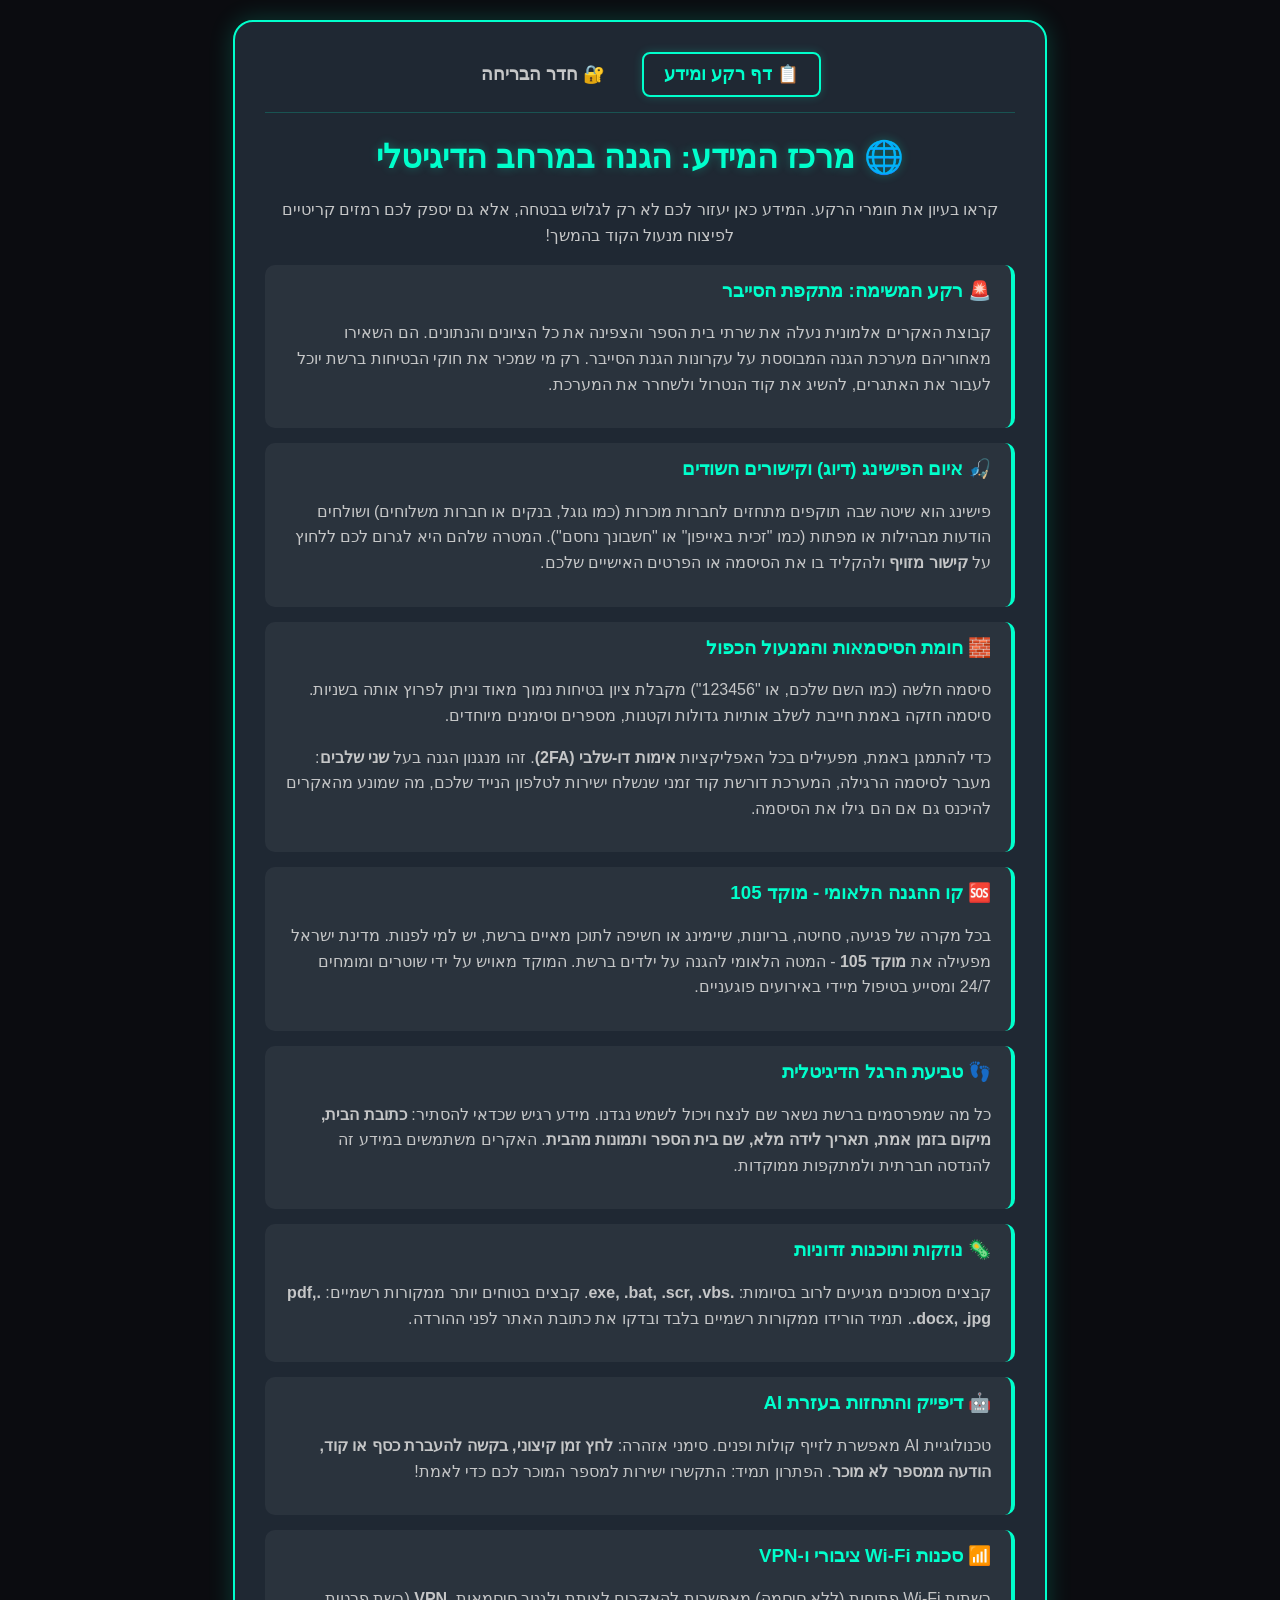
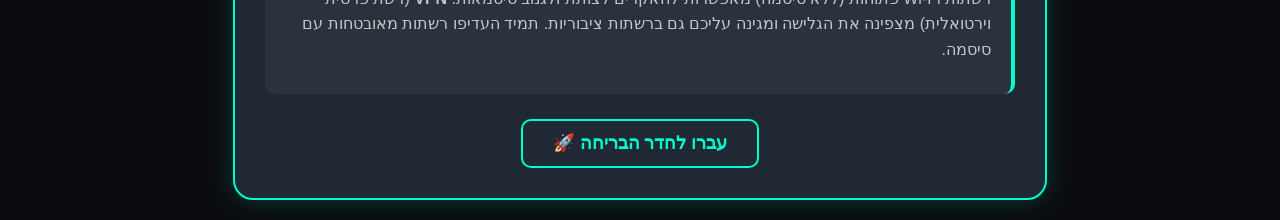
==== index.html @ 5e2bf3da "Update index.html" ====
<!DOCTYPE html>
<html lang="he" dir="rtl">
<head>
    <meta charset="UTF-8">
    <meta name="viewport" content="width=device-width, initial-scale=1.0">
    <title>משימת סייבר: חדר הבריחה והידע המלא</title>
    <style>
        :root {
            --primary: #00ffcc;
            --secondary: #9d4edd;
            --bg: #0b0c10;
            --card-bg: #1f2833;
            --text: #c5c6c7;
            --success: #2ec4b6;
            --danger: #e63946;
            --light-bg: rgba(255, 255, 255, 0.05);
        }

        body {
            font-family: 'Segoe UI', Tahoma, Geneva, Verdana, sans-serif;
            background-color: var(--bg);
            color: var(--text);
            margin: 0;
            padding: 20px;
            display: flex;
            justify-content: center;
            align-items: center;
            min-height: 100vh;
        }

        .game-box {
            width: 100%;
            max-width: 750px;
            background: var(--card-bg);
            padding: 30px;
            border-radius: 20px;
            box-shadow: 0 0 25px rgba(0, 255, 204, 0.2);
            border: 2px solid var(--primary);
        }

        /* מערכת לשוניות */
        .tabs {
            display: flex;
            justify-content: center;
            gap: 15px;
            margin-bottom: 25px;
            border-bottom: 1px solid rgba(0, 255, 204, 0.2);
            padding-bottom: 15px;
        }

        .tab-btn {
            background: transparent;
            color: var(--text);
            border: 2px solid transparent;
            padding: 10px 20px;
            font-size: 1.1rem;
            font-weight: bold;
            border-radius: 8px;
            cursor: pointer;
            transition: 0.3s;
        }

        .tab-btn.active {
            border-color: var(--primary);
            color: var(--primary);
            box-shadow: 0 0 10px rgba(0, 255, 204, 0.2);
        }

        .tab-content { display: none; text-align: center; }
        .tab-content.active { display: block; animation: fadeIn 0.4s ease; }

        @keyframes fadeIn {
            from { opacity: 0; transform: translateY(10px); }
            to { opacity: 1; transform: translateY(0); }
        }

        h1 { color: var(--primary); margin-top: 0; text-shadow: 0 0 10px rgba(0,255,204,0.3); text-align: center; }
        h2 { color: var(--secondary); text-align: center; }
        p { line-height: 1.6; }

        /* סגנון דף מידע */
        .info-section { text-align: right; margin-bottom: 25px; }
        .info-card {
            background: var(--light-bg);
            padding: 15px 20px;
            border-radius: 10px;
            margin-top: 15px;
            border-right: 4px solid var(--primary);
        }
        .info-card h3 { margin-top: 0; color: var(--primary); }

        .hidden { display: none !important; }
        
        button.action-btn {
            background: transparent;
            color: var(--primary);
            border: 2px solid var(--primary);
            padding: 12px 30px;
            font-size: 1.1rem;
            font-weight: bold;
            border-radius: 10px;
            cursor: pointer;
            transition: 0.3s ease;
        }
        button.action-btn:hover {
            background: var(--primary);
            color: var(--bg);
            box-shadow: 0 0 15px var(--primary);
        }

        /* משחק הזיכרון */
        .memory-grid { display: grid; grid-template-columns: repeat(4, 1fr); gap: 10px; margin: 20px 0; }
        .memory-card {
            height: 100px; background: #111; border: 1px solid var(--secondary); border-radius: 8px;
            display: flex; justify-content: center; align-items: center; font-size: 0.95rem; font-weight: bold;
            cursor: pointer; color: transparent; user-select: none; transition: background 0.3s, color 0.1s; padding: 5px;
        }
        .memory-card.flipped { background: var(--secondary); color: white; }
        .memory-card.matched { background: var(--success); color: var(--bg); cursor: default; border-color: var(--success); }

        /* משחק המיון */
        .sorting-container {
            background: #111; padding: 25px; border-radius: 12px; margin: 20px 0;
            border: 1px dashed var(--primary); min-height: 120px; display: flex; align-items: center; justify-content: center; font-size: 1.2rem;
        }
        .sort-btn-group { display: flex; gap: 20px; justify-content: center; }
        .btn-safe { border-color: var(--success); color: var(--success); }
        .btn-safe:hover { background: var(--success); color: #fff; box-shadow: 0 0 15px var(--success); }
        .btn-danger { border-color: var(--danger); color: var(--danger); }
        .btn-danger:hover { background: var(--danger); color: #fff; box-shadow: 0 0 15px var(--danger); }

        /* המקלדת הנומרית */
        .keypad { display: grid; grid-template-columns: repeat(3, 60px); gap: 10px; justify-content: center; margin: 20px 0; }
        .key {
            height: 60px; background: #111; border: 1px solid var(--primary); color: var(--primary);
            font-size: 1.5rem; border-radius: 50%; display: flex; justify-content: center; align-items: center; cursor: pointer;
        }
        .key:active { background: var(--primary); color: #000; }
        #code-display {
            font-size: 2rem; letter-spacing: 10px; background: #000; padding: 10px; width: 180px;
            margin: 0 auto 15px; border-radius: 5px; color: var(--danger); height: 40px;
        }

        #feedback { height: 25px; font-weight: bold; margin-top: 15px; text-align: center; }

        /* === חדרים חדשים === */

        /* חדר טביעת רגל */
        .post-item {
            background: #111; border-radius: 10px; padding: 12px; margin: 8px 0;
            border: 2px solid transparent; cursor: pointer; transition: 0.3s; text-align: right;
        }
        .post-item:hover { border-color: var(--primary); }
        .post-item.selected { border-color: var(--success); background: rgba(46,196,182,0.08); }
        .post-tag { font-size: 0.8rem; color: var(--secondary); margin-bottom: 4px; }
        .post-text { font-size: 0.95rem; }
        .profile-header {
            display: flex; align-items: center; gap: 12px; margin-bottom: 15px;
            background: var(--light-bg); padding: 12px; border-radius: 10px; text-align: right;
        }
        .profile-avatar {
            width: 48px; height: 48px; border-radius: 50%; font-size: 1.8rem;
            background: var(--light-bg); display: flex; align-items: center; justify-content: center;
        }
        .profile-name { font-weight: bold; color: var(--primary); }
        .profile-handle { font-size: 0.8rem; color: #888; }

        /* חדר נוזקות */
        .download-card {
            background: #111; border-radius: 10px; padding: 14px; margin: 8px 0;
            border: 1px solid #333; text-align: right;
        }
        .download-name { font-weight: bold; color: var(--text); margin-bottom: 4px; }
        .download-source { font-size: 0.8rem; color: #888; margin-bottom: 8px; }
        .scan-result {
            display: none; font-size: 0.85rem; font-family: monospace;
            background: #0b0c10; padding: 10px; border-radius: 6px; margin: 8px 0;
        }
        .malware-btns { display: none; gap: 12px; justify-content: flex-start; margin-top: 8px; }
        .malware-btns.visible { display: flex; }
        .btn-download { border-color: var(--success); color: var(--success); padding: 8px 18px; font-size: 0.95rem; }
        .btn-download:hover { background: var(--success); color: #000; box-shadow: 0 0 15px var(--success); }
        .btn-delete-file { border-color: var(--danger); color: var(--danger); padding: 8px 18px; font-size: 0.95rem; }
        .btn-delete-file:hover { background: var(--danger); color: #fff; box-shadow: 0 0 15px var(--danger); }
        .scan-btn-inline {
            background: transparent; border: 1px solid var(--secondary); color: var(--secondary);
            padding: 5px 12px; border-radius: 6px; cursor: pointer; font-size: 0.85rem; transition: 0.3s;
        }
        .scan-btn-inline:hover { background: var(--secondary); color: #fff; }
        .download-card.done { opacity: 0.4; pointer-events: none; }

        /* חדר דיפייק */
        .phone-bubble {
            background: #075e54; border-radius: 12px 12px 12px 2px;
            padding: 14px; margin: 12px 0; text-align: right; font-size: 0.95rem; line-height: 1.6;
        }
        .phone-header-sim {
            background: var(--light-bg); border-radius: 10px; padding: 10px 14px;
            display: flex; gap: 10px; align-items: center; margin-bottom: 10px; text-align: right;
        }
        .warning-flags {
            background: rgba(230,57,70,0.08); border: 1px solid var(--danger);
            border-radius: 8px; padding: 10px 14px; margin: 10px 0; font-size: 0.85rem; text-align: right;
        }
        .warning-flags strong { color: var(--danger); }
        .deepfake-choice {
            background: #111; border: 2px solid #444; color: var(--text);
            padding: 10px 16px; border-radius: 8px; cursor: pointer; transition: 0.3s;
            font-size: 0.95rem; text-align: right; width: 100%; margin: 5px 0; display: block;
        }
        .deepfake-choice:hover { border-color: var(--primary); color: var(--primary); }
        .deepfake-choice.correct { border-color: var(--success); background: rgba(46,196,182,0.1); color: var(--success); }
        .deepfake-choice.wrong { border-color: var(--danger); background: rgba(230,57,70,0.1); color: var(--danger); }

        /* חדר Wi-Fi */
        .wifi-card {
            background: #111; border-radius: 10px; padding: 14px; margin: 8px 0;
            border: 2px solid #333; cursor: pointer; transition: 0.3s; text-align: right;
        }
        .wifi-card:hover { border-color: var(--primary); }
        .wifi-card.selected { border-color: var(--primary); background: rgba(0,255,204,0.05); }
        .wifi-name { font-weight: bold; color: var(--text); margin-bottom: 4px; }
        .wifi-meta { font-size: 0.82rem; color: #888; }
        .wifi-badge {
            display: inline-block; font-size: 0.75rem; padding: 2px 8px; border-radius: 20px; margin-top: 5px;
        }
        .badge-open { background: rgba(230,57,70,0.15); color: var(--danger); border: 1px solid var(--danger); }
        .badge-secured { background: rgba(46,196,182,0.15); color: var(--success); border: 1px solid var(--success); }
        .badge-suspect { background: rgba(157,78,221,0.15); color: var(--secondary); border: 1px solid var(--secondary); }
        .vpn-row {
            display: flex; align-items: center; justify-content: space-between;
            background: var(--light-bg); border-radius: 10px; padding: 12px 16px; margin: 12px 0;
        }
        .vpn-label { font-weight: bold; color: var(--text); text-align: right; }
        .vpn-desc { font-size: 0.8rem; color: #888; text-align: right; }
        .toggle {
            width: 52px; height: 28px; background: #333; border-radius: 14px;
            cursor: pointer; position: relative; transition: 0.3s; border: 2px solid #555; flex-shrink: 0;
        }
        .toggle.on { background: var(--success); border-color: var(--success); }
        .toggle-knob {
            width: 20px; height: 20px; background: #fff; border-radius: 50%;
            position: absolute; top: 2px; right: 2px; transition: 0.3s;
        }
        .toggle.on .toggle-knob { right: 26px; }

        /* תעודה */
        .cert-wrapper {
            border: 2px solid var(--primary); border-radius: 16px; padding: 28px;
            margin-top: 20px; text-align: center;
            background: linear-gradient(160deg, rgba(0,255,204,0.04), rgba(157,78,221,0.04));
        }
        .cert-wrapper::before {
            content: ''; display: block; border: 1px dashed rgba(0,255,204,0.25);
            border-radius: 10px; padding: 10px; margin: -18px; margin-bottom: 10px;
        }
        .cert-top-label { font-size: 0.8rem; letter-spacing: 3px; color: #888; text-transform: uppercase; margin-bottom: 6px; }
        .cert-title-big { color: var(--primary); font-size: 1.7rem; font-weight: bold; text-shadow: 0 0 12px rgba(0,255,204,0.3); margin: 8px 0; }
        .cert-student-name { font-size: 1.9rem; font-weight: bold; color: #fff; border-bottom: 2px solid var(--primary); display: inline-block; padding-bottom: 4px; margin: 10px 0; }
        .cert-stats { display: flex; justify-content: center; gap: 30px; margin: 14px 0; flex-wrap: wrap; }
        .cert-stat { text-align: center; }
        .cert-stat-val { font-size: 1.3rem; font-weight: bold; color: var(--primary); }
        .cert-stat-label { font-size: 0.75rem; color: #888; }
        .cert-rooms-list { display: flex; flex-wrap: wrap; justify-content: center; gap: 6px; margin: 12px 0; }
        .cert-room-chip {
            font-size: 0.75rem; padding: 3px 10px; border-radius: 20px;
            border: 1px solid var(--primary); color: var(--primary); background: rgba(0,255,204,0.06);
        }
        .cert-date { font-size: 0.75rem; color: #555; margin-top: 10px; }
        .name-input { 
            background: #111; border: 2px solid var(--primary); color: #fff;
            padding: 10px 16px; border-radius: 8px; font-size: 1rem; text-align: center;
            direction: rtl; width: 220px;
        }
        .name-input:focus { outline: none; box-shadow: 0 0 10px rgba(0,255,204,0.3); }

        /* ניקוד וטיימר */
        .scoreboard {
            display: flex; justify-content: space-between; align-items: center;
            background: var(--light-bg); border-radius: 8px; padding: 8px 16px;
            margin-bottom: 18px; font-size: 0.9rem; border: 1px solid rgba(0,255,204,0.15);
        }
        .score-val { color: var(--primary); font-weight: bold; font-size: 1.1rem; }
        .timer-val { color: #f4a261; font-weight: bold; }

        @media print {
            .tabs, .scoreboard, #intro-screen, #room1, #room2, #room3, #room4,
            #room5, #room6, #room7, #feedback, .tab-content:not(.active) { display: none !important; }
            body { background: white; color: black; }
            .game-box { border: none; box-shadow: none; }
            .cert-wrapper { border-color: #009977; }
            .cert-title-big, .score-val { color: #009977; }
            .cert-room-chip { color: #009977; border-color: #009977; }
            .cert-student-name { color: #111; border-color: #009977; }
        }

    </style>
</head>
<body>

<div class="game-box">
    <!-- תפריט לשוניות עליון -->
    <div class="tabs">
        <button class="tab-btn active" id="tab-link-info" onclick="switchTab('info-tab')">📋 דף רקע ומידע</button>
        <button class="tab-btn" id="tab-link-game" onclick="switchTab('game-tab')">🔐 חדר הבריחה</button>
    </div>

    <!-- לשונית 1: דף רקע ומידע -->
    <div id="info-tab" class="tab-content active">
        <h1>🌐 מרכז המידע: הגנה במרחב הדיגיטלי</h1>
        <p>קראו בעיון את חומרי הרקע. המידע כאן יעזור לכם לא רק לגלוש בבטחה, אלא גם יספק לכם רמזים קריטיים לפיצוח מנעול הקוד בהמשך!</p>
        
        <div class="info-section">
            <div class="info-card">
                <h3>🚨 רקע המשימה: מתקפת הסייבר</h3>
                <p>קבוצת האקרים אלמונית נעלה את שרתי בית הספר והצפינה את כל הציונים והנתונים. הם השאירו מאחוריהם מערכת הגנה  המבוססת על עקרונות הגנת הסייבר. רק מי שמכיר את חוקי הבטיחות ברשת יוכל לעבור את האתגרים, להשיג את קוד הנטרול ולשחרר את המערכת.</p>
            </div>

            <div class="info-card">
                <h3>🎣 איום הפישינג (דיוג) וקישורים חשודים</h3>
                <p>פישינג הוא שיטה שבה תוקפים מתחזים לחברות מוכרות (כמו גוגל, בנקים או חברות משלוחים) ושולחים הודעות מבהילות או מפתות (כמו "זכית באייפון" או "חשבונך נחסם"). המטרה שלהם היא לגרום לכם ללחוץ על <strong>קישור מזויף</strong> ולהקליד בו את הסיסמה או הפרטים האישיים שלכם.</p>
            </div>

            <div class="info-card">
                <h3>🧱 חומת הסיסמאות והמנעול הכפול</h3>
                <p>סיסמה חלשה (כמו השם שלכם, או "123456") מקבלת ציון בטיחות נמוך מאוד וניתן לפרוץ אותה בשניות. סיסמה חזקה באמת חייבת לשלב אותיות גדולות וקטנות, מספרים וסימנים מיוחדים.</p>
                <p>כדי להתמגן באמת, מפעילים בכל האפליקציות <strong>אימות דו-שלבי (2FA)</strong>. זהו מנגנון הגנה בעל <strong>שני שלבים</strong>: מעבר לסיסמה הרגילה, המערכת דורשת קוד זמני שנשלח ישירות לטלפון הנייד שלכם, מה שמונע מהאקרים להיכנס גם אם הם גילו את הסיסמה.</p>
            </div>

            <div class="info-card">
                <h3>🆘 קו ההגנה הלאומי - מוקד 105</h3>
                <p>בכל מקרה של פגיעה, סחיטה, בריונות, שיימינג או חשיפה לתוכן מאיים ברשת, יש למי לפנות. מדינת ישראל מפעילה את <strong>מוקד 105</strong> - המטה הלאומי להגנה על ילדים ברשת. המוקד מאויש על ידי שוטרים ומומחים 24/7 ומסייע בטיפול מיידי באירועים פוגעניים.</p>
            </div>

            <div class="info-card">
                <h3>👣 טביעת הרגל הדיגיטלית</h3>
                <p>כל מה שמפרסמים ברשת נשאר שם לנצח ויכול לשמש נגדנו. מידע רגיש שכדאי להסתיר: <strong>כתובת הבית, מיקום בזמן אמת, תאריך לידה מלא, שם בית הספר ותמונות מהבית</strong>. האקרים משתמשים במידע זה להנדסה חברתית ולמתקפות ממוקדות.</p>
            </div>

            <div class="info-card">
                <h3>🦠 נוזקות ותוכנות זדוניות</h3>
                <p>קבצים מסוכנים מגיעים לרוב בסיומות: <strong>.exe, .bat, .scr, .vbs</strong>. קבצים בטוחים יותר ממקורות רשמיים: <strong>.pdf, .docx, .jpg</strong>. תמיד הורידו ממקורות רשמיים בלבד ובדקו את כתובת האתר לפני ההורדה.</p>
            </div>

            <div class="info-card">
                <h3>🤖 דיפייק והתחזות בעזרת AI</h3>
                <p>טכנולוגיית AI מאפשרת לזייף קולות ופנים. סימני אזהרה: <strong>לחץ זמן קיצוני, בקשה להעברת כסף או קוד, הודעה ממספר לא מוכר</strong>. הפתרון תמיד: התקשרו ישירות למספר המוכר לכם כדי לאמת!</p>
            </div>

            <div class="info-card">
                <h3>📶 סכנות Wi-Fi ציבורי ו-VPN</h3>
                <p>רשתות Wi-Fi פתוחות (ללא סיסמה) מאפשרות להאקרים לצותת ולגנוב סיסמאות. <strong>VPN</strong> (רשת פרטית וירטואלית) מצפינה את הגלישה ומגינה עליכם גם ברשתות ציבוריות. תמיד העדיפו רשתות מאובטחות עם סיסמה.</p>
            </div>
        </div>
        <button class="action-btn" onclick="switchTab('game-tab')">עברו לחדר הבריחה 🚀</button>
    </div>

    <!-- לשונית 2: המשחק -->
    <div id="game-tab" class="tab-content">

        <!-- לוח ניקוד וטיימר -->
        <div class="scoreboard hidden" id="scoreboard">
            <div>⭐ ניקוד: <span class="score-val" id="score-display">0</span></div>
            <div>🏠 חדר: <span class="score-val" id="room-display">-</span></div>
            <div>⏱ <span class="timer-val" id="timer-display">00:00</span></div>
        </div>

        <!-- מסך פתיחה של המשחק -->
        <div id="intro-screen">
            <h1>🔐 חדר הבריחה הדיגיטלי</h1>
            <p>הגעתם למסך הפיקוד. לפניכם <strong>7 חדרים נעולים</strong>. עברו אותם אחד אחד כדי להציל את המערכת ולקבל תעודת לוחם/ת סייבר!</p>
            <button class="action-btn" onclick="startRoom(1)">התחל בפריצה</button>
        </div>

        <!-- חדר 1: מלכודת ה-Wi-Fi -->
        <div id="room1" class="hidden">
            <h2>חדר 1: לוחמי הרשת האלחוטית</h2>
            <p>אתם במרכז מסחרי וצריכים לשלוח קובץ חשוב. בחרו רשת וודאו שאתם מוגנים!</p>
            <div style="text-align:center; font-size:2rem; margin:10px 0;">🛍️</div>
            <div id="wifi-list"></div>
            <div class="vpn-row">
                <div>
                    <div class="vpn-label">🛡️ הפעל VPN</div>
                    <div class="vpn-desc">מצפין את הגלישה שלך</div>
                </div>
                <div class="toggle" id="vpn-toggle" onclick="toggleVPN()">
                    <div class="toggle-knob"></div>
                </div>
            </div>
            <div id="vpn-status" style="font-size:0.85rem; color:var(--success); text-align:right; min-height:20px;"></div>
            <br>
            <button class="action-btn" id="wifi-send-btn" style="display:none;" onclick="confirmWifi()">📤 שלח את הקובץ</button>
        </div>

        <!-- חדר 2: משחק המיון -->
        <div id="room2" class="hidden">
            <h2>חדר 2: מסננת הסייבר</h2>
            <p>לפניכם הודעות ומצבים מהרשת. מיינו אותם במהירות: האם המצב <strong>בטוח</strong> או <strong>חשוד/מסוכן</strong>?</p>
            <div id="sort-progress" style="font-size: 0.9rem; color: var(--primary);"></div>
            <div class="sorting-container" id="scenarios-box">טוען מצב...</div>
            <div class="sort-btn-group">
                <button class="btn-safe action-btn" style="padding: 10px 20px;" onclick="handleSort(true)">🟢 בטוח לגמרי</button>
                <button class="btn-danger action-btn" style="padding: 10px 20px;" onclick="handleSort(false)">🔴 חשוד / מסוכן</button>
            </div>
        </div>

        <!-- חדר 3: טביעת הרגל הדיגיטלית -->
        <div id="room3" class="hidden">
            <h2>חדר 3: טביעת הרגל הדיגיטלית</h2>
            <p>לפניכם כמה פרופילים ברשת. <strong>לחצו על כל הפוסטים שחושפים מידע רגיש</strong> שעלול לשמש האקרים לפני שהם מנצלים אותו!</p>
            <div id="fp-counter" style="font-size:0.9rem; color:var(--primary); margin-bottom:8px;"></div>
            <div id="posts-container"></div>
            <br>
            <button class="action-btn" id="fp-check-btn" onclick="checkFootprint()" style="display:none;">✅ סיימתי לנקות את הפרופיל</button>
        </div>

        <!-- חדר 4: מעבדת הנוזקות -->
        <div id="room4" class="hidden">
            <h2>חדר 4: מעבדת האנטי-וירוס</h2>
            <p>לפניכם 4 קבצים. לחצו <strong>סרוק</strong> כדי לבדוק כל קובץ, ואז החליטו: הורד או מחק!</p>
            <div id="malware-remaining-text" style="font-size:0.9rem; color:var(--primary); margin-bottom:10px;"></div>
            <div id="malware-cards"></div>
        </div>

        <!-- חדר 5: דיפייק ובינה מלאכותית -->
        <div id="room5" class="hidden">
            <h2>חדר 5: הנדסה חברתית ו-AI</h2>
            <p>תקבלו מספר הודעות חשודות. עבור כל אחת – בחרו את <strong>פעולת המניעה הנכונה</strong>!</p>
            <div id="df-progress" style="font-size:0.9rem; color:var(--primary); margin-bottom:10px;"></div>
            <div id="df-content"></div>
            <div id="df-choices"></div>
        </div>

        <!-- חדר 6: משחק הזיכרון -->
        <div id="room6" class="hidden">
            <h2>חדר 6: משחק הזיכרון הדיגיטלי</h2>
            <p>מצאו את הזוגות המתאימים בין איומי הרשת לדרכי ההתגוננות כדי לפתוח את השער הראשון.</p>
            <div class="memory-grid" id="memory-grid"></div>
        </div>

        <!-- חדר 7: מנעול הקוד הסופי -->
        <div id="room7" class="hidden">
            <h2>חדר 7: מנעול הקוד הסופי</h2>
            <p>כדי לנטרל את הווירוס, עליכם לגלות קוד בן 3 ספרות בעזרת המידע שקראתם בדף הרקע:</p>
            <div style="text-align: right; background: rgba(255,255,255,0.05); padding: 15px; border-radius: 8px; margin-bottom: 15px; font-size: 0.95rem;">
                📌 <strong>ספרה ראשונה:</strong> מספר המוקד הלאומי להגנה על ילדים ברשת פחות 100.<br>
                📌 <strong>ספרה שנייה:</strong> כמה שלבים יש במנגנון האימות הדו-שלבי?<br>
                📌 <strong>ספרה שלישית:</strong> אם הסיסמה המורכבת "A@b3#k9" קיבלה ציון בטיחות מעולה, איזה ציון מגיע לסיסמה חלשה ונפוצה כמו "123456"?
            </div>
            <div id="code-display"></div>
            <div class="keypad">
                <div class="key" onclick="pressKey('1')">1</div><div class="key" onclick="pressKey('2')">2</div><div class="key" onclick="pressKey('3')">3</div>
                <div class="key" onclick="pressKey('4')">4</div><div class="key" onclick="pressKey('5')">5</div><div class="key" onclick="pressKey('6')">6</div>
                <div class="key" onclick="pressKey('7')">7</div><div class="key" onclick="pressKey('8')">8</div><div class="key" onclick="pressKey('9')">9</div>
                <div class="key" style="border:none;"></div><div class="key" onclick="pressKey('0')">0</div><div class="key" onclick="clearCode()" style="font-size:1rem; color:var(--danger); border-color:var(--danger)">C</div>
            </div>
        </div>

        <!-- מסך ניצחון -->
        <div id="victory-screen" class="hidden">
            <h1 style="color: var(--success); font-size: 3rem;">🏆 המערכת שוחררה! 🏆</h1>
            <p>הצלחתם לפצח את כל החדרים, להביס את ההאקר ולהוכיח שאתם אלופי אבטחה דיגיטלית!</p>
            <p>⏱ זמן סיום: <strong id="final-time">-</strong> &nbsp;|&nbsp; ⭐ ניקוד: <strong id="final-score">0</strong> &nbsp;|&nbsp; <span id="final-rank"></span></p>
            <div id="supabase-status" style="font-size:0.85rem; color:#888; margin: 8px 0;">שומר נתונים...</div>
            <div style="margin: 20px 0;">
                <p>הזינו את שמכם לתעודה:</p>
                <input type="text" class="name-input" id="player-name" placeholder="שם מלא" maxlength="30" />
                <br><br>
                <button class="action-btn" onclick="generateCert()">🎖️ צור תעודת לוחם סייבר</button>
            </div>
            <div id="cert-area" class="hidden">
                <div class="cert-wrapper" id="cert-box">
                    <div class="cert-top-label">🛡️ מרכז הסייבר הלאומי לנוער</div>
                    <div class="cert-title-big">תעודת לוחם/ת סייבר</div>
                    <div style="color: var(--text);">מוענקת בגאווה לידי</div>
                    <div class="cert-student-name" id="cert-name-display">—</div>
                    <div style="font-size:2.5rem; margin: 8px 0;">🏅</div>
                    <div class="cert-stats">
                        <div class="cert-stat"><div class="cert-stat-val" id="cert-score">0</div><div class="cert-stat-label">נקודות</div></div>
                        <div class="cert-stat"><div class="cert-stat-val" id="cert-time">-</div><div class="cert-stat-label">זמן סיום</div></div>
                        <div class="cert-stat"><div class="cert-stat-val" id="cert-rank-display">-</div><div class="cert-stat-label">דרגה</div></div>
                    </div>
                    <div class="cert-rooms-list">
                        <span class="cert-room-chip">✅ זיכרון דיגיטלי</span>
                        <span class="cert-room-chip">✅ מסננת סייבר</span>
                        <span class="cert-room-chip">✅ טביעת רגל</span>
                        <span class="cert-room-chip">✅ מעבדת נוזקות</span>
                        <span class="cert-room-chip">✅ AI ודיפייק</span>
                        <span class="cert-room-chip">✅ מלכודת Wi-Fi</span>
                        <span class="cert-room-chip">✅ קוד סופי</span>
                    </div>
                    <div class="cert-date" id="cert-date"></div>
                </div>
                <br>
                <button class="action-btn" onclick="window.print()">🖨️ הדפס תעודה</button>
                &nbsp;
                <button class="action-btn" onclick="location.reload()">שחק שוב</button>
            </div>
            <br id="no-cert-spacer">
            <button class="action-btn" id="play-again-btn" onclick="location.reload()">שחק שוב</button>
        </div>

        <!-- משוב כללי -->
        <div id="feedback"></div>
    </div>

</div>

<script>
    let feedbackBox = document.getElementById('feedback');
    let score = 0;
    let timerInterval = null;
    let startTime = null;
    let elapsedSeconds = 0;
    let vpnOn = false;
    let selectedWifiId = null;
    let mistakes = []; // מעקב טעויות

    // Supabase
    const SUPABASE_URL = 'https://obojacrugcevuoqhjqpj.supabase.co';
    const SUPABASE_KEY = 'sb_publishable_kh3ajY3cqd7sQ8XCyTLubw_KSrX4KLa';

    async function saveResultToSupabase() {
        try {
            const res = await fetch(`${SUPABASE_URL}/rest/v1/results`, {
                method: 'POST',
                headers: {
                    'apikey': SUPABASE_KEY,
                    'Authorization': `Bearer ${SUPABASE_KEY}`,
                    'Content-Type': 'application/json',
                    'Prefer': 'return=minimal'
                },
                body: JSON.stringify({
                    score: score,
                    time_seconds: elapsedSeconds,
                    mistakes: JSON.stringify(mistakes)
                })
            });
            if(!res.ok) {
                const errText = await res.text();
                console.error('Supabase error:', res.status, errText);
                document.getElementById('supabase-status').innerText = '⚠️ שגיאה בשמירה: ' + res.status + ' – ' + errText;
            } else {
                document.getElementById('supabase-status').innerText = '✅ הנתונים נשמרו בהצלחה!';
            }
        } catch(e) {
            console.error('שגיאת רשת:', e);
            document.getElementById('supabase-status').innerText = '⚠️ שגיאת רשת: ' + e.message;
        }
    }

    // ניהול לשוניות
    function switchTab(tabId) {
        document.querySelectorAll('.tab-content').forEach(content => content.classList.remove('active'));
        document.querySelectorAll('.tab-btn').forEach(btn => btn.classList.remove('active'));
        document.getElementById(tabId).classList.add('active');
        if(tabId === 'info-tab') document.getElementById('tab-link-info').classList.add('active');
        if(tabId === 'game-tab') document.getElementById('tab-link-game').classList.add('active');
    }

    function showFeedback(text, isSuccess) {
        feedbackBox.innerText = text;
        feedbackBox.style.color = isSuccess ? 'var(--success)' : 'var(--danger)';
        if(!isSuccess) setTimeout(() => feedbackBox.innerText = '', 2000);
    }

    function addScore(pts) {
        score += pts;
        document.getElementById('score-display').innerText = score;
    }

    function startTimer() {
        startTime = Date.now();
        timerInterval = setInterval(() => {
            elapsedSeconds = Math.floor((Date.now() - startTime) / 1000);
            let m = String(Math.floor(elapsedSeconds / 60)).padStart(2, '0');
            let s = String(elapsedSeconds % 60).padStart(2, '0');
            document.getElementById('timer-display').innerText = m + ':' + s;
        }, 1000);
    }


    function formatTime(secs) {
        let m = Math.floor(secs / 60), s = secs % 60;
        return (m > 0 ? m + ' דק\' ' : '') + s + ' שנ\'';
    }

    function startRoom(roomNum) {
        ['intro-screen','room1','room2','room3','room4','room5','room6','room7','victory-screen']
            .forEach(id => document.getElementById(id).classList.add('hidden'));
        feedbackBox.innerText = '';

        if(roomNum === 1) {
            if(!timerInterval) {
                document.getElementById('scoreboard').classList.remove('hidden');
                startTimer();
            }
            document.getElementById('room1').classList.remove('hidden');
            document.getElementById('room-display').innerText = '1/7';
            initWifiGame();
        }
        if(roomNum === 2) { document.getElementById('room2').classList.remove('hidden'); document.getElementById('room-display').innerText = '2/7'; initSortingGame(); }
        if(roomNum === 3) { document.getElementById('room3').classList.remove('hidden'); document.getElementById('room-display').innerText = '3/7'; initFootprintGame(); }
        if(roomNum === 4) { document.getElementById('room4').classList.remove('hidden'); document.getElementById('room-display').innerText = '4/7'; initMalwareGame(); }
        if(roomNum === 5) { document.getElementById('room5').classList.remove('hidden'); document.getElementById('room-display').innerText = '5/7'; initDeepfakeGame(); }
        if(roomNum === 6) { document.getElementById('room6').classList.remove('hidden'); document.getElementById('room-display').innerText = '6/7'; initMemoryGame(); }
        if(roomNum === 7) { document.getElementById('room7').classList.remove('hidden'); document.getElementById('room-display').innerText = '7/7'; }
        if(roomNum === 'win') { clearInterval(timerInterval); document.getElementById('victory-screen').classList.remove('hidden'); showVictory(); }
    }

    // ==================== חדר 1: משחק הזיכרון ====================
    const memoryDataSets = [
        // סט 1: יסודות ההגנה
        [
            { text: "דיוג (פישינג)", pairId: 1 }, { text: "קישור מזויף במייל", pairId: 1 },
            { text: "סיסמה חזקה", pairId: 2 }, { text: "אותיות, מספרים וסימנים", pairId: 2 },
            { text: "מוקד 105", pairId: 3 }, { text: "דיווח על פגיעה ברשת", pairId: 3 },
            { text: "רשת ווַיי-פַיי ציבורית", pairId: 4 }, { text: "סכנת גניבת סיסמאות", pairId: 4 }
        ],
        // סט 2: טכנולוגיות הגנה מתקדמות
        [
            { text: "רשת פרטית וירטואלית", pairId: 1 }, { text: "הצפנת הגלישה והנתונים", pairId: 1 },
            { text: "אימות דו-שלבי", pairId: 2 }, { text: "קוד זמני על הטלפון", pairId: 2 },
            { text: "תוכנה זדונית", pairId: 3 }, { text: "תוכנה גוננבת נתונים", pairId: 3 },
            { text: "דיפייק", pairId: 4 }, { text: "התחזות לפנים וקול בעזרת בינה מלאכותית", pairId: 4 }
        ],
        // סט 3: VPN והגנה ברשת
        [
            { text: "כתובת IP", pairId: 1 }, { text: "הכתובת היחודית של המחשב ברשת", pairId: 1 },
            { text: "הצפנה", pairId: 2 }, { text: "קידוד נתונים כדי להסתיר אותם", pairId: 2 },
            { text: "שרת VPN מהימן", pairId: 3 }, { text: "הגנה מפני מעקבים והאקרים", pairId: 3 },
            { text: "VPN חינם", pairId: 4 }, { text: "סכנה: יכול לגנוב נתונים", pairId: 4 }
        ],
        // סט 4: הורדות ועדכונים בטוחים
        [
            { text: "מקור רשמי", pairId: 1 }, { text: "הורידו רק מאתר רשמי או חנות אפליקציות", pairId: 1 },
            { text: "סיומת קובץ", pairId: 2 }, { text: "בדקו סיומת לפני פתיחה (.exe מסוכנת)", pairId: 2 },
        ]
    ];

    let memoryData = [];
    let flippedCards = [];
    let matchedPairs = 0;
    let totalPairs = 0;

    function initMemoryGame() {
        const grid = document.getElementById('memory-grid');
        grid.innerHTML = '';
        flippedCards = [];
        matchedPairs = 0;

        // בחר בדיוק 4 סטים שונים להצגה (דגימה ללא החלפה)
        const totalAvailable = memoryDataSets.length;
        let indices = Array.from({length: totalAvailable}, (_, i) => i);
        // ערבוב אינדקסים
        indices.sort(() => Math.random() - 0.5);
        const pickCount = Math.min(4, totalAvailable);
        const selectedSets = indices.slice(0, pickCount).map(i => memoryDataSets[i]);

        // בניית מערך כרטיסים משולב עם מזהי קבוצה ייחודיים לכל זוג
        let combined = [];
        let groupCounter = 0;
        selectedSets.forEach(set => {
            const ids = [...new Set(set.map(c => c.pairId))];
            ids.forEach(id => {
                groupCounter++;
                set.filter(c => c.pairId === id).forEach(card => {
                    combined.push({ text: card.text, groupId: groupCounter });
                });
            });
        });

        // הגבל ל-4 זוגות (8 כרטיסים) כדי להציג 2 שורות × 4 כרטיסים
        const uniqueGroups = [...new Set(combined.map(c => c.groupId))];
        uniqueGroups.sort(() => Math.random() - 0.5);
        const chosenGroups = uniqueGroups.slice(0, 4);
        combined = combined.filter(c => chosenGroups.includes(c.groupId));
        totalPairs = chosenGroups.length;

        // ערבוב ותצוגה
        let shuffled = combined.sort(() => Math.random() - 0.5);
        shuffled.forEach((card, index) => {
            const cardEl = document.createElement('div');
            cardEl.className = 'memory-card';
            cardEl.innerText = card.text;
            cardEl.dataset.groupId = card.groupId;
            cardEl.dataset.index = index;
            cardEl.onclick = () => flipCard(cardEl);
            grid.appendChild(cardEl);
        });
    }

    function flipCard(card) {
        if(card.classList.contains('flipped') || card.classList.contains('matched') || flippedCards.length >= 2) return;
        card.classList.add('flipped');
        flippedCards.push(card);
        if(flippedCards.length === 2) {
            if(flippedCards[0].dataset.groupId === flippedCards[1].dataset.groupId) {
                flippedCards[0].classList.add('matched');
                flippedCards[1].classList.add('matched');
                flippedCards = [];
                matchedPairs++;
                addScore(50);
                if(matchedPairs === totalPairs) {
                    showFeedback("🔓 השער הראשון נפתח! עוברים לחדר הבא...", true);
                    setTimeout(() => startRoom(2), 1500);
                }
            } else {
                setTimeout(() => {
                    flippedCards[0].classList.remove('flipped');
                    flippedCards[1].classList.remove('flipped');
                    flippedCards = [];
                }, 1000);
            }
        }
    }

    // ==================== חדר 2: משחק המיון ====================
    const allScenarios = [
        { text: "הודעה מסיבוס/גוגל: 'החשבון שלך נחסם, לחץ כאן לשחרור והזן סיסמה'", isSafe: false },
        { text: "חבר מהכיתה שולח לך סרטון מטיול שהייתם בו שבוע שעבר", isSafe: true },
        { text: "אפליקציית פנקס רשימות מבקשת גישה לאנשי קשר, מצלמה ומיקום", isSafe: false },
        { text: "הודעה בוואטסאפ: 'שלחתי לך קוד בטעות, תעביר לי אותו מהר'", isSafe: false },
        { text: "אתר רשמי של משרד החינוך (עם סיומת gov.il) מבקש הזדהות משרד החינוך", isSafe: true },
        { text: "אפליקציית ספר דיגיטלי מהספריה הלאומית שלוש לחץ על סימן הביטחון באתר", isSafe: true },
        { text: "הודעה מ'בנק לאומי': 'עודכן: בדיקה דחיפה נדרשת עכשיו או יוסד החשבון בעוד 24 שעות'", isSafe: false },
        { text: "מורה שלך שולח קובץ טקסט עם שיעורי בית דרך דוא״ל בעל כתובת @school.ac.il", isSafe: true },
    ];
    let scenarios = [];
    let currentScenarioIdx = 0;

    function initSortingGame() {
        // בחר דגימה אקראית של עד 5 תרחישים ללא חזרות
        const indices = Array.from({ length: allScenarios.length }, (_, i) => i);
        indices.sort(() => Math.random() - 0.5);
        const pickCount = Math.min(5, allScenarios.length);
        scenarios = indices.slice(0, pickCount).map(i => allScenarios[i]);
        currentScenarioIdx = 0;
        showScenario();
    }

    function showScenario() {
        document.getElementById('sort-progress').innerText = `איום ${currentScenarioIdx + 1} מתוך ${scenarios.length}`;
        document.getElementById('scenarios-box').innerText = scenarios[currentScenarioIdx].text;
    }

    function handleSort(userSaidSafe) {
        let current = scenarios[currentScenarioIdx];
        if(userSaidSafe === current.isSafe) {
            addScore(40);
            currentScenarioIdx++;
            if(currentScenarioIdx >= scenarios.length) {
                showFeedback("🔓 השער השני נפתח! ממשיכים...", true);
                setTimeout(() => startRoom(3), 1500);
            } else { showScenario(); }
        } else {
            showFeedback("❌ זיהוי שגוי! המערכת זיהתה סיכון. נסה שוב.", false);
            mistakes.push('מסננת סייבר: ' + current.text.substring(0, 30));
        }
    }

    // ==================== חדר 3: טביעת הרגל הדיגיטלית ====================
    const profiles = [
        {
            name: "מיכל כהן",
            avatar: "👧",
            handle: "@michal_real",
            followers: "847",
            posts: [
                { icon: "📍", tag: "Instagram · לפני שעה", text: "יצאנו לאכול! רחוב הרצל 42, תל אביב 🍕 מי בא?", isDangerous: true },
                { icon: "🎂", tag: "Facebook · אתמול", text: "היום יום הולדת שלי! 14 בנובמבר 2010 – 14 שנה!! 🎉", isDangerous: true },
                { icon: "🏠", tag: "Snapchat · לפני 5 ימים", text: "אוהבת את החדר החדש שלי! תראו את החלון 🪟 נוף לרחוב מהקומה השנייה", isDangerous: true }
            ]
        },
        {
            name: "עדן לוי",
            avatar: "👦",
            handle: "@eden.levi",
            followers: "1,230",
            posts: [
                { icon: "🏫", tag: "TikTok · לפני 3 ימים", text: "הבאתי לכם סיור בבית הספר שלי! חיפה 😍", isDangerous: true },
                { icon: "🎓", tag: "Facebook · לפני שבוע", text: "מתחיל בבית הספר חדש - 'תיכון רמז בתל אביב'", isDangerous: true },
                { icon: "🌅", tag: "Instagram · לפני שבוע", text: "שקיעה יפה היום! 🌺", isDangerous: false }
            ]
        },
        {
            name: "שרה גדליהו",
            avatar: "👩",
            handle: "@sarah_travel",
            followers: "2,105",
            posts: [
                { icon: "✈️", tag: "Instagram · לפני 10 ימים", text: "עוזבת לנסיעה! בחזרה בעוד שבועיים 🌴", isDangerous: true },
                { icon: "❤️", tag: "Instagram · לפני יום", text: "אוהבת את החברה החדשה שלי 💕", isDangerous: true },
                { icon: "😂", tag: "Twitter · לפני יומיים", text: "מה הדבר הכי מצחיק שקרה לכם השבוע? 😅", isDangerous: false }
            ]
        },
        {
            name: "אלי מימון",
            avatar: "👱",
            handle: "@eli_tech",
            followers: "892",
            posts: [
                { icon: "👨‍💻", tag: "LinkedIn · לפני 4 ימים", text: "בגיל 15 כבר התחלתי לעבוד בחברת טכנולוגיה בתל אביב!", isDangerous: true },
                { icon: "🔐", tag: "Twitter · לפני 3 ימים", text: "סיסמת ווטס שלי היא: Eli@1234", isDangerous: true },
                { icon: "🎵", tag: "TikTok · אתמול", text: "סרטון מחדר הישן שלי 🎤", isDangerous: false }
            ]
        }
    ];
    
    let allPosts = [];
    let dangerCount = 0;
    let fpSelected = new Set();

    function initFootprintGame() {
        fpSelected.clear();
        allPosts = [];
        dangerCount = 0;
        
        // איסוף כל הפוסטים עם מזהה פרופיל
        profiles.forEach((profile, profileIdx) => {
            profile.posts.forEach((post) => {
                allPosts.push({ ...post, profileIdx });
                if(post.isDangerous) dangerCount++;
            });
        });
        
        document.getElementById('fp-counter').innerText = `זיהיתם: 0 / ${dangerCount} פוסטים מסוכנים`;
        document.getElementById('fp-check-btn').style.display = 'none';
        let container = document.getElementById('posts-container');
        container.innerHTML = '';
        
        // הצגת כל הפרופילים ופוסטים שלהם
        profiles.forEach((profile, profileIdx) => {
            // כותרת פרופיל
            let profileHeader = document.createElement('div');
            profileHeader.className = 'profile-header';
            profileHeader.style.marginTop = '15px';
            profileHeader.innerHTML = `
                <div class="profile-avatar">${profile.avatar}</div>
                <div style="text-align:right;">
                    <div class="profile-name">${profile.name}</div>
                    <div class="profile-handle">${profile.handle} · ${profile.followers} עוקבים</div>
                </div>
            `;
            container.appendChild(profileHeader);
            
            // פוסטים של הפרופיל
            profile.posts.forEach((post, postIdx) => {
                let postIdx_global = allPosts.findIndex(p => p.profileIdx === profileIdx && p.text === post.text);
                let div = document.createElement('div');
                div.className = 'post-item';
                div.innerHTML = `<div class="post-tag">${post.icon} ${post.tag}</div><div class="post-text">${post.text}</div>`;
                div.onclick = () => {
                    if(fpSelected.has(postIdx_global)) { fpSelected.delete(postIdx_global); div.classList.remove('selected'); }
                    else { fpSelected.add(postIdx_global); div.classList.add('selected'); }
                    document.getElementById('fp-counter').innerText = `זיהיתם: ${fpSelected.size} / ${dangerCount} פוסטים מסוכנים`;
                    document.getElementById('fp-check-btn').style.display = fpSelected.size > 0 ? 'inline-block' : 'none';
                };
                container.appendChild(div);
            });
        });
    }

    function checkFootprint() {
        let correct = 0, wrong = 0;
        let wrongPosts = [], missedPosts = [];
        fpSelected.forEach(i => { 
            if(allPosts[i].isDangerous) correct++; 
            else { wrong++; wrongPosts.push(i); }
        });
        let missed = dangerCount - correct;
        
        // Find which posts were missed
        allPosts.forEach((post, idx) => {
            if(post.isDangerous && !fpSelected.has(idx)) {
                missedPosts.push(idx);
            }
        });
        
        if(wrong === 0 && missed === 0) {
            addScore(150);
            showFeedback("🔓 מצוין! ניקיתם את הפרופילים! עוברים הלאה...", true);
            setTimeout(() => startRoom(4), 1500);
        } else {
            // Show incorrect selections in red
            wrongPosts.forEach(i => {
                let posts = document.querySelectorAll('.post-item');
                if(posts[i]) posts[i].style.borderColor = 'var(--danger)';
            });
            
            // Show missed posts in green (highlight them as correct)
            missedPosts.forEach(i => {
                let posts = document.querySelectorAll('.post-item');
                if(posts[i]) {
                    posts[i].style.borderColor = 'var(--success)';
                    posts[i].style.backgroundColor = 'rgba(46,196,182,0.15)';
                }
            });
            
            let msg = '';
            if(wrong > 0) msg += `❌ ${wrong} בחירות שגויות (בריבוע אדום). `;
            if(missed > 0) msg += `✅ פספסתם ${missed} פוסטים מסוכנים (בריבוע ירוק).`;
            showFeedback(msg + " נסו שוב!", false);
        }
    }

    // ==================== חדר 4: מעבדת הנוזקות ====================
    const allMalwareFiles = [
        { icon: "⚠️", name: "Chrome_Update_URGENT.exe", source: "update-chrome-now.ru", safe: false, scanResult: "🔴 נוזקה זוהתה: Trojan.Downloader · מקור לא מוכר · סיומת מסוכנת: .exe" },
        { icon: "📄", name: "עבודה_בגיאוגרפיה.pdf", source: "classroom.google.com", safe: true, scanResult: "🟢 קובץ נקי · מקור: Google Classroom מאומת · סיומת: .pdf" },
        { icon: "🎮", name: "Minecraft_FreeHack_v5.scr", source: "free-games-hacks.net", safe: false, scanResult: "🔴 נוזקה קריטית: Ransomware · אתר לא מאובטח · סיומת מסוכנת: .scr" },
        { icon: "🖼️", name: "תמונת_הטיול.jpg", source: "נשלח מחבר בוואטסאפ", safe: true, scanResult: "🟢 קובץ נקי · תמונה רגילה · סיומת: .jpg" },
        { icon: "🕵️", name: "School_Report_2026.exe", source: "best-school-tools.com", safe: false, scanResult: "🔴 נוזקה זוהתה: Spyware.Infostealer · קובץ לא אמין · סיומת מסוכנת: .exe" },
        { icon: "🎧", name: "Free_Music_Player.scr", source: "music-downloads.ru", safe: false, scanResult: "🔴 נוזקה קריטית: Adware.Bundle · אתר לא מאובטח · סיומת מסוכנת: .scr" },
        { icon: "📝", name: "סיכומי_שיעורים.docx", source: "classmates-help.co.il", safe: true, scanResult: "🟢 קובץ נקי · מסמך Word תקני · סיומת: .docx" }
    ];
    let malwareDone = 0;
    let activeMalwareFiles = [];

    function initMalwareGame() {
        malwareDone = 0;
        activeMalwareFiles = [...allMalwareFiles];
        shuffleArray(activeMalwareFiles);
        activeMalwareFiles = activeMalwareFiles.slice(0, 4);
        document.getElementById('malware-remaining-text').innerText = `נותרו לבדיקה: ${activeMalwareFiles.length} קבצים`;
        let container = document.getElementById('malware-cards');
        container.innerHTML = '';
        activeMalwareFiles.forEach((file, i) => {
            let wrap = document.createElement('div');
            wrap.innerHTML = `
                <div class="download-card" id="mcard-${i}">
                    <div style="display:flex; justify-content:space-between; align-items:flex-start;">
                        <div>
                            <div class="download-name">${file.icon} ${file.name}</div>
                            <div class="download-source">📎 ${file.source}</div>
                        </div>
                        <button class="scan-btn-inline" onclick="scanFile(${i})">🔍 סרוק</button>
                    </div>
                    <div class="scan-result" id="scan-${i}">${file.scanResult}</div>
                    <div class="malware-btns" id="mbtns-${i}">
                        <button class="action-btn btn-download" onclick="handleMalware(${i}, true)">⬇️ הורד</button>
                        <button class="action-btn btn-delete-file" onclick="handleMalware(${i}, false)">🗑️ מחק</button>
                    </div>
                </div>`;
            container.appendChild(wrap);
        });
    }

    function scanFile(i) {
        document.getElementById('scan-' + i).style.display = 'block';
        document.getElementById('mbtns-' + i).classList.add('visible');
    }

    function handleMalware(i, userDownloads) {
        let file = activeMalwareFiles[i];
        let correct = (file.safe && userDownloads) || (!file.safe && !userDownloads);
        if(correct) {
            addScore(50);
            document.getElementById('mcard-' + i).classList.add('done');
            malwareDone++;
            let rem = activeMalwareFiles.length - malwareDone;
            document.getElementById('malware-remaining-text').innerText = `נותרו לבדיקה: ${rem} קבצים`;
            showFeedback("✅ " + (userDownloads ? "הורדה בטוחה!" : "מחיקה נכונה!"), true);
            if(malwareDone >= activeMalwareFiles.length) {
                setTimeout(() => { showFeedback("🔓 המעבדה נוקתה! עוברים הלאה...", true); setTimeout(() => startRoom(5), 1500); }, 600);
            }
        } else {
            showFeedback("❌ " + (userDownloads ? "הורדת קובץ מסוכן!" : "מחקת קובץ תקין!") + " נסה שוב.", false);
            mistakes.push('נוזקות: ' + file.name);
        }
    }

    // ==================== חדר 5: דיפייק ו-AI ====================
    const deepfakeScenarios = [
        {
            contact: "אמא 👩 · ממספר לא מוכר",
            message: "מיכל יקרה, אני בבנק עכשיו ואנחנו צריכים בדחיפות את קוד הכרטיס שלי. שלחי לי מהר, יש תור מחכה לי ואני לא יכולה לדבר בטלפון!",
            flags: "לחץ זמן · בקשה לקוד · ממספר לא מוכר · 'לא יכולה לדבר'",
            actions: [
                { text: "📤 שלחי את הקוד מהר", correct: false },
                { text: "📞 התקשרי ישירות לאמא למספר השמור בטלפון", correct: true },
                { text: "💬 שאלי 'איזה קוד?'", correct: false }
            ],
            explanation: "✅ נכון! תמיד אמתו ישירות. אמא אמיתית לא תבקש קוד בהודעה – זה עשוי להיות דיפייק!"
        },
        {
            contact: "מספר לא מוכר: 050-1234567",
            message: "היי! אני יוסי מהכיתה שלך. קרה לי משהו נורא ואני צריך שתעביר לי 200 שקל דרך ביט. אני מחזיר לך מחר, מהר, זה דחוף!",
            flags: "מספר לא מוכר · בקשת כסף · לחץ זמן · 'מחר אחזיר'",
            actions: [
                { text: "💰 שלח 200 ₪ דרך ביט מיד", correct: false },
                { text: "📞 סגור ויצור קשר עם יוסי דרך המספר שיש לך", correct: true },
                { text: "🙋 שאל 'באיזו כיתה אנחנו?'", correct: false }
            ],
            explanation: "✅ נכון! מספר לא מוכר + בקשת כסף = דגל אדום. תמיד אמתו דרך ערוץ מוכר!"
        },
        {
            contact: "📹 קישור נשלח מ'חבר'",
            message: "קובץ בשם 'אתה_חייב_לראות_זאת.mp4' קיבלת קישור לאתר: videos-free-share.xyz/watch?id=82739",
            flags: "שם קובץ מסתורי · אתר לא מוכר · מקור לא ברור",
            actions: [
                { text: "▶️ לחץ על הקישור לצפייה", correct: false },
                { text: "🔍 בדוק עם החבר ישירות אם הוא שלח", correct: true },
                { text: "📤 שתף עם חברים נוספים", correct: false }
            ],
            explanation: "✅ נכון! אתרים לא מוכרים עם שמות מסתוריים = פישינג קלאסי. תמיד אמתו!"
        },
        {
            contact: "🎮 Discord ·  מישהו שלא אתה מכיר",
            message: "היי! צפיתי בסטרים שלך והם מדהימים! בואו נשחק יחד במולטיפלייר. הורידו את תוכנת הנגן הזאת כדי שנוכל לשתף מסך: gaming-overlay-pro.com/download",
            flags: "מחמאה חיצונית · בקשה להורדת תוכנה מ-URL · מקור לא מוכר · אתר חשוד",
            actions: [
                { text: "⬇️ הורד את התוכנה מהקישור", correct: false },
                { text: "❌ סגור את ההודעה ולעולם אל תורד תוכנות מ-URLs", correct: true },
                { text: "✍️ שאל: 'מה הקוד של הגיים?'", correct: false }
            ],
            explanation: "✅ נכון! בקשה להורדת תוכנה = דגל אדום ענק. תוכנות יש להוריד רק מ-AppStore/PlayStore!"
        },
        {
            contact: "📧 Telegram · אדמין בוט",
            message: "🎁 ברכה! נבחרת לזכות ב-500 ₪ במתנה יומית! לחץ כאן כדי לתבוע: t.me/claim-free-money?token=7f3k9",
            flags: "הצעה בלתי סבירה · קישור חיצוני · בוט לא מוכר · טוקן בקישור",
            actions: [
                { text: "🔗 לחץ על הקישור לתביעה", correct: false },
                { text: "🗑️ מחק את ההודעה – זה spam לא אמיתי", correct: true },
                { text: "💬 שאל את הבוט: 'אני בטוח?'", correct: false }
            ],
            explanation: "✅ נכון! זוגות בחינם בלתי סבירות = סכנה. אם נראה טוב מכדי להיות אמיתי, כנראה שזה לא!"
        },
        {
            contact: "אבא 👨 · טלפון לא מוכר",
            message: "היי! אני בנסיעה בחו'ל ונפל לי הטלפון. אני משתמש בטלפון של חברון. אני חייב בדחיפות את קוד הגישה שלי ל-Duolingo כדי להמשיך בשיעורי השפה. שלח מהר!",
            flags: "טלפון לא מוכר · בקשה לקוד גישה · סיפור מצורף · לחץ זמן",
            actions: [
                { text: "🔐 שלח את קוד הגישה שלך", correct: false },
                { text: "📞 התקשר לאבא למספר הבית או הנייד שלו לאימות", correct: true },
                { text: "📲 שאל: 'אפליקציה זו יוצרת קוד ספציפי?'", correct: false }
            ],
            explanation: "✅ נכון! קודי גישה אינם שיתופיים אפילו עם בני משפחה. אבא אמיתי יבין את הסיכון!"
        },
        {
            contact: "📱 הודעה מחבר חדש",
            message: "ניסיתי להזמין אותך לעבור קורס חינם ב-Zoom עכשיו. לחצו על הקישור הזה כדי להצטרף למפגש: free-zoom-training.co.il/join",
            flags: "חבר חדש · קישור לא ידוע · הזמנה לא מפורטת",
            actions: [
                { text: "✅ הצטרף עם הלינק", correct: false },
                { text: "📞 שאל מי שלח לך את ההזמנה ולמה", correct: true },
                { text: "📤 העבר לחברים", correct: false }
            ],
            explanation: "✅ נכון! הזמנות לא מוכרות עם קישורים לא רשמיים יכולות להיות מלכודת. תמיד אמת את המקור!"
        },
        {
            contact: "⚠️ הודעת מערכת: חשבון מופעל מחדש",
            message: "החשבון שלך נחסם! לחץ כאן כדי לאמת את הנתונים שלך בתוך 10 דקות: secure-account-check.net/verify",
            flags: "איום בחסימת חשבון · זמן דוחק · קישור לא בטוח",
            actions: [
                { text: "🔒 אמת את החשבון מייד", correct: false },
                { text: "📍 פנה לאתר הרשמי של השירות ולא ליחס קישור", correct: true },
                { text: "💬 שלח תמיכה כדי לבדוק אם זה אמיתי", correct: false }
            ],
            explanation: "✅ נכון! הודעות לחץ זמן עם קישורים לא רשמיים הן בדרך כלל נרטיב פישינג. גש רק דרך האתר הרשמי!"
        }
    ];
    let dfIndex = 0;
    let deepfakeSequence = [];
    let currentDFActions = [];

    function shuffleArray(arr) {
        for (let i = arr.length - 1; i > 0; i--) {
            const j = Math.floor(Math.random() * (i + 1));
            [arr[i], arr[j]] = [arr[j], arr[i]];
        }
    }

    function initDeepfakeGame() {
        deepfakeSequence = [...deepfakeScenarios];
        shuffleArray(deepfakeSequence);
        deepfakeSequence = deepfakeSequence.slice(0, 4);
        dfIndex = 0;
        currentDFActions = [];
        showDFScenario();
    }

    function showDFScenario() {
        document.getElementById('df-progress').innerText = `תרחיש ${dfIndex + 1} מתוך ${deepfakeSequence.length}`;
        let sc = deepfakeSequence[dfIndex];
        document.getElementById('df-content').innerHTML = `
            <div class="phone-header-sim">
                <span style="font-size:1.3rem;">💬</span>
                <div style="text-align:right;">
                    <div style="font-weight:bold; color:var(--text);">${sc.contact}</div>
                    <div style="font-size:0.8rem; color:var(--danger);">⚠️ ${sc.flags}</div>
                </div>
            </div>
            <div class="phone-bubble">${sc.message}</div>
            <div class="warning-flags"><strong>🚩 סימני אזהרה:</strong> ${sc.flags.split(' · ').join(' · ')}</div>
            <p style="font-size:0.95rem;">מה תעשה?</p>`;
        let choicesEl = document.getElementById('df-choices');
        choicesEl.innerHTML = '';
        if (!currentDFActions[dfIndex]) {
            currentDFActions[dfIndex] = [...sc.actions];
            shuffleArray(currentDFActions[dfIndex]);
        }
        currentDFActions[dfIndex].forEach((action, i) => {
            let btn = document.createElement('button');
            btn.className = 'deepfake-choice';
            btn.innerText = action.text;
            btn.onclick = () => handleDFChoice(action.correct, btn, sc.explanation, sc.contact, choicesEl);
            choicesEl.appendChild(btn);
        });
    }

    function handleDFChoice(isCorrect, btn, explanation, contact, choicesEl) {
        choicesEl.querySelectorAll('.deepfake-choice').forEach(b => b.onclick = null);
        if(isCorrect) {
            btn.classList.add('correct');
            addScore(80);
            showFeedback(explanation, true);
            dfIndex++;
            if(dfIndex >= deepfakeSequence.length) {
                setTimeout(() => { showFeedback("🔓 עמדת בפני כל מתקפות הדיפייק! עוברים הלאה...", true); setTimeout(() => startRoom(6), 1800); }, 1800);
            } else {
                setTimeout(() => showDFScenario(), 2200);
            }
        } else {
            btn.classList.add('wrong');
            showFeedback("❌ לא נכון. " + explanation, false);
            mistakes.push('דיפייק: ' + contact);
            setTimeout(() => { choicesEl.querySelectorAll('.deepfake-choice').forEach(b => { b.classList.remove('wrong'); b.onclick = null; }); showDFScenario(); }, 2500);
        }
    }

    // ==================== חדר 6: מלכודת ה-Wi-Fi ====================
    const wifiNetworks = [
        { id: 'w1', name: 'Free_Mall_WiFi', meta: 'רשת ציבורית · 312 מחוברים · ללא סיסמה', badge: 'badge-open', badgeText: '🔓 פתוחה – מסוכנת', safe: false },
        { id: 'w2', name: 'Super_Café_Private', meta: 'רשת מאובטחת · סיסמה על הקבלה · WPA2', badge: 'badge-secured', badgeText: '🔒 מאובטחת', safe: true },
        { id: 'w3', name: 'Free_HighSpeed_Internet_NoPassword', meta: 'רשת חשודה · מקור לא ידוע · אין סיסמה', badge: 'badge-suspect', badgeText: '☠️ חשודה מאוד', safe: false }
    ];

    function initWifiGame() {
        vpnOn = false; selectedWifiId = null;
        document.getElementById('vpn-toggle').classList.remove('on');
        document.getElementById('vpn-status').innerText = '';
        document.getElementById('wifi-send-btn').style.display = 'none';
        let list = document.getElementById('wifi-list');
        list.innerHTML = '';
        wifiNetworks.forEach(net => {
            let div = document.createElement('div');
            div.className = 'wifi-card';
            div.id = net.id;
            div.innerHTML = `<div class="wifi-name">📶 ${net.name}</div><div class="wifi-meta">${net.meta}</div><span class="wifi-badge ${net.badge}">${net.badgeText}</span>`;
            div.onclick = () => {
                document.querySelectorAll('.wifi-card').forEach(c => c.classList.remove('selected'));
                div.classList.add('selected');
                selectedWifiId = net.id;
                document.getElementById('wifi-send-btn').style.display = 'inline-block';
            };
            list.appendChild(div);
        });
    }

    function toggleVPN() {
        vpnOn = !vpnOn;
        document.getElementById('vpn-toggle').classList.toggle('on', vpnOn);
        document.getElementById('vpn-status').innerText = vpnOn ? '🛡️ VPN פעיל – הגלישה שלך מוצפנת!' : '';
    }

    function confirmWifi() {
        if(!selectedWifiId) return;
        let net = wifiNetworks.find(n => n.id === selectedWifiId);
        if(net.safe) {
            addScore(120);
            showFeedback("🔓 בחרת ברשת המאובטחת! מעולה! עוברים הלאה...", true);
            setTimeout(() => startRoom(2), 1800);
        } else if(vpnOn) {
            addScore(70);
            showFeedback("⚠️ הרשת מסוכנת, אבל ה-VPN מגן עליך! עוברים הלאה...", true);
            setTimeout(() => startRoom(2), 2000);
        } else {
            showFeedback("❌ " + (net.id === 'w3' ? "זו רשת מזויפת של האקר!" : "רשת פתוחה ללא VPN – הסיסמה שלך נגנבה!") + " נסה שוב.", false);
        }
    }

    // ==================== חדר 7: פיצוח הקוד הסופי ====================
    const correctCode = "520";
    let currentInputCode = "";

    function pressKey(num) {
        if(currentInputCode.length >= 3) return;
        currentInputCode += num;
        document.getElementById('code-display').innerText = currentInputCode;
        if(currentInputCode.length === 3) {
            if(currentInputCode === correctCode) {
                addScore(200);
                showFeedback("🔓 הקוד נכון! הנגיף הושמד!", true);
                setTimeout(() => startRoom('win'), 1200);
            } else {
                showFeedback("❌ קוד שגוי! המערכת ננעלה. נקה ונסה שוב.", false);
                document.getElementById('code-display').style.color = 'var(--danger)';
            }
        }
    }

    function clearCode() {
        currentInputCode = "";
        document.getElementById('code-display').innerText = "";
        document.getElementById('code-display').style.color = 'var(--danger)';
    }

    // ==================== מסך ניצחון ותעודה ====================
    function getRank(sc) {
        if(sc >= 900) return '🥇 מומחה סייבר עליון';
        if(sc >= 600) return '🥈 לוחם/ת סייבר בכיר/ה';
        if(sc >= 300) return '🥉 לוחם/ת סייבר';
        return '🎖️ מתמחה בסייבר';
    }

    function showVictory() {
        let timeStr = formatTime(elapsedSeconds);
        let rank = getRank(score);
        document.getElementById('final-time').innerText = timeStr;
        document.getElementById('final-score').innerText = score;
        document.getElementById('final-rank').innerText = rank;
        saveResultToSupabase();
    }

    function generateCert() {
        let name = document.getElementById('player-name').value.trim() || 'גיבור/ת הסייבר';
        let rank = getRank(score);
        let timeStr = formatTime(elapsedSeconds);
        let now = new Date();
        let dateStr = now.toLocaleDateString('he-IL');
        document.getElementById('cert-name-display').innerText = name;
        document.getElementById('cert-score').innerText = score;
        document.getElementById('cert-time').innerText = timeStr;
        document.getElementById('cert-rank-display').innerText = rank;
        document.getElementById('cert-date').innerText = 'הוענק ב-' + dateStr + ' · משימת סייבר: חדר הבריחה';
        document.getElementById('cert-area').classList.remove('hidden');
        document.getElementById('no-cert-spacer').style.display = 'none';
        document.getElementById('play-again-btn').style.display = 'none';
        document.getElementById('cert-area').scrollIntoView({ behavior: 'smooth' });
    }
</script>

</body>
</html>
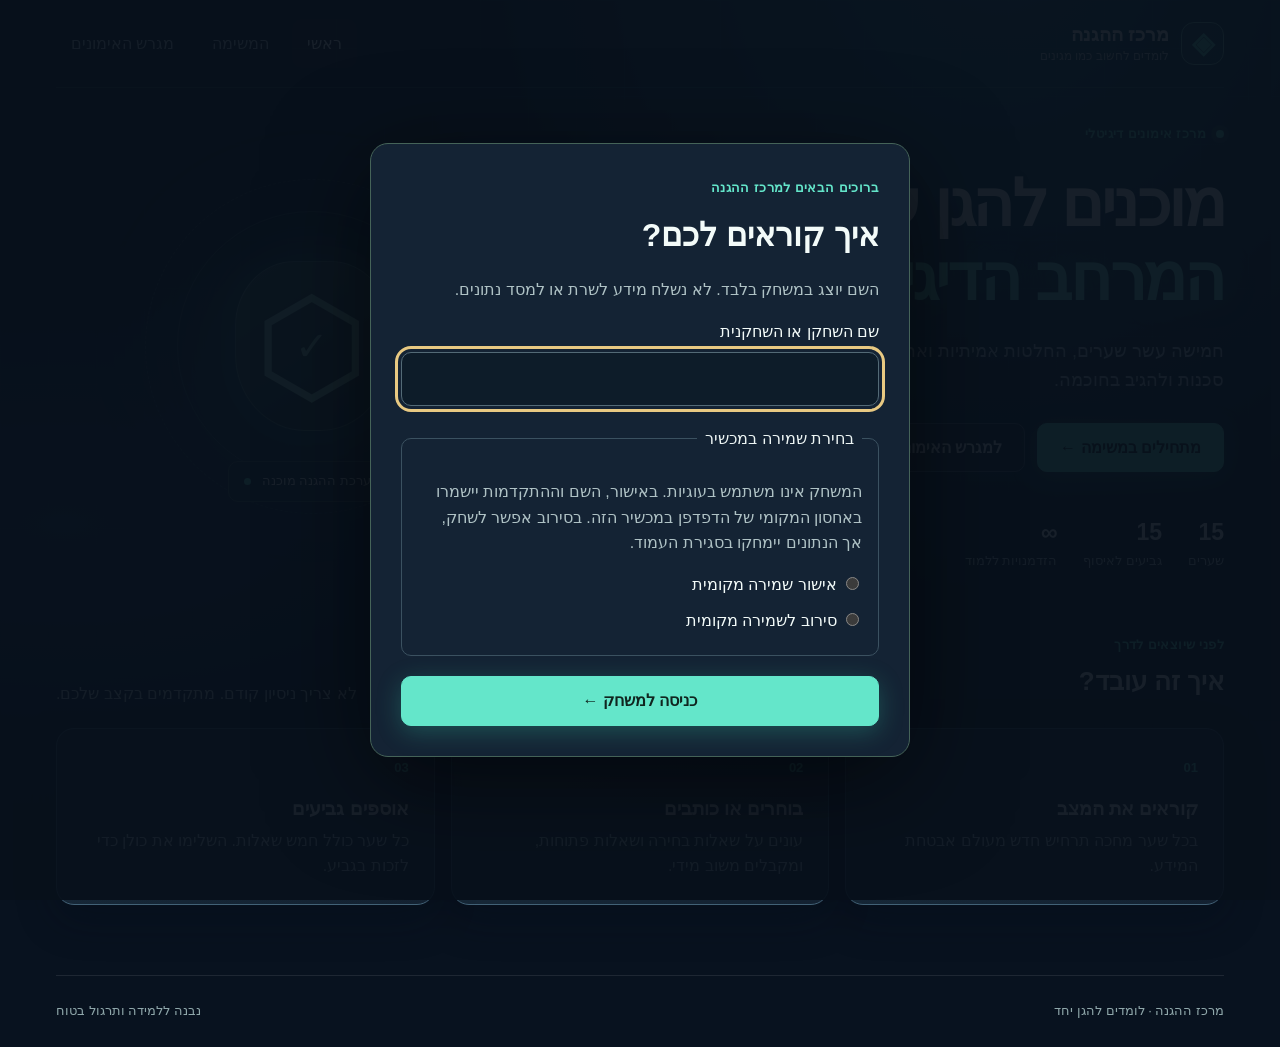
==== commit c35cf781: "Restore redesigned Hebrew cybersecurity game" ====
--- a/index.html
+++ b/index.html
@@ -1,1246 +1,150 @@
-<!DOCTYPE html>
+<!doctype html>
 <html lang="he" dir="rtl">
 <head>
-    <meta charset="UTF-8">
-    <meta name="viewport" content="width=device-width, initial-scale=1.0">
-    <title>משימת סייבר: חדר הבריחה והידע המלא</title>
-    <style>
-        :root {
-            --primary: #00ffcc;
-            --secondary: #9d4edd;
-            --bg: #0b0c10;
-            --card-bg: #1f2833;
-            --text: #c5c6c7;
-            --success: #2ec4b6;
-            --danger: #e63946;
-            --light-bg: rgba(255, 255, 255, 0.05);
-        }
+  <meta charset="utf-8"><meta name="viewport" content="width=device-width, initial-scale=1">
+  <meta name="theme-color" content="#111d2c"><title>מרכז ההגנה | משימת סייבר</title>
+  <style>
+:root{color-scheme:dark;--bg:#0b1420;--panel:#142334;--line:#2b4050;--text:#edf5f4;--muted:#afc2c5;--accent:#8fe0c3;--gold:#e8c982;--bad:#ffaaa2}*{box-sizing:border-box}html{scroll-behavior:smooth}body{margin:0;background:radial-gradient(ellipse at 75% -15%,#264456 0,transparent 48%),var(--bg);color:var(--text);font-family:Segoe UI,Arial,sans-serif;line-height:1.6}.shell{max-width:1240px;margin:auto;padding:0 36px}.topbar{height:88px;display:flex;align-items:center;justify-content:space-between;border-bottom:1px solid #ffffff17;gap:20px}.brand{display:flex;align-items:center;gap:12px;text-decoration:none;color:var(--text);font-size:19px;font-weight:750;line-height:1.25}.brand small{display:block;color:var(--muted);font-size:12px;font-weight:400;margin-top:3px}.brand-icon{display:grid;place-items:center;width:43px;height:43px;border:1px solid #7bc6b5;border-radius:13px;font-size:29px;color:var(--accent)}nav{display:flex;gap:8px}button{font:inherit;cursor:pointer}nav button{background:none;border:0;color:var(--muted);padding:12px 15px;border-radius:10px}nav button:hover,nav button[aria-current=page]{background:#ffffff0d;color:white}button:focus-visible,a:focus-visible,input:focus-visible{outline:3px solid var(--gold);outline-offset:3px}.view{display:none;animation:appear .3s ease}.view.active{display:block}.hero{min-height:490px;display:grid;grid-template-columns:1.1fr .9fr;align-items:center;gap:30px}.eyebrow{color:var(--accent);font-size:13px;font-weight:700;letter-spacing:.03em}.pulse{display:inline-block;width:8px;height:8px;background:var(--accent);border-radius:50%;margin-left:6px;box-shadow:0 0 0 5px #8fe0c31a}.hero h1{font-size:clamp(38px,5vw,66px);line-height:1.17;letter-spacing:-.035em;margin:21px 0}.hero h1 em{font-style:normal;color:var(--accent)}.hero p{color:var(--muted);font-size:18px;max-width:550px}.actions{display:flex;gap:12px;flex-wrap:wrap;margin-top:28px}.primary,.secondary{min-height:48px;padding:11px 22px;border-radius:10px;font-weight:700;transition:transform .2s,background .2s,border-color .2s}.primary{background:var(--accent);border:1px solid var(--accent);color:#10251f}.primary:hover{background:#b2f1d9;transform:translateY(-2px)}.secondary{background:#ffffff08;border:1px solid #526878;color:var(--text)}.secondary:hover{border-color:var(--accent);background:#ffffff10}.hero-stats{display:flex;gap:26px;margin-top:42px;color:var(--muted);font-size:13px}.hero-stats b{display:block;color:var(--text);font-size:23px}.hero-art{position:relative;display:grid;place-items:center;height:360px}.orbit{position:absolute;border:1px solid #a4d9c833;border-radius:50%;width:270px;height:270px}.orbit-two{width:335px;height:335px;border-style:dashed;animation:spin 65s linear infinite}.shield{height:170px;width:155px;display:grid;place-items:center;border:1px solid #96d6c16b;background:linear-gradient(145deg,#41685e,#1b3941);border-radius:38% 38% 45% 45%;font-size:130px;color:#9be0c8;box-shadow:0 24px 90px #75c9ad22;position:relative;line-height:1}.shield span{position:absolute;font-size:40px}.art-label{position:absolute;bottom:24px;background:#1b3040;border:1px solid #45645f;border-radius:10px;padding:9px 15px;font-size:13px}.art-label i{display:inline-block;width:7px;height:7px;background:var(--accent);border-radius:50%;margin-right:7px}.section-heading{display:flex;justify-content:space-between;align-items:end;gap:20px;margin:40px 0 22px}.section-heading h1{font-size:38px;margin:4px 0}.section-heading h2{font-size:26px;margin:4px 0}.section-heading p,.muted,.side-card p{color:var(--muted);margin:0}.features{display:grid;grid-template-columns:repeat(3,1fr);gap:16px}.features article,.question-card,.side-card{background:linear-gradient(145deg,#182b3b,#132131);border:1px solid var(--line);border-radius:18px;padding:25px}.features article span{color:var(--accent);font-size:13px;font-weight:bold}.features h3{margin:14px 0 4px}.features p{margin:0;color:var(--muted)}footer{display:flex;justify-content:space-between;gap:12px;color:#8fa7aa;border-top:1px solid #ffffff17;margin-top:70px;padding:25px 0;font-size:13px}.trophy-count,.simulation-badge{padding:9px 15px;border:1px solid #756747;border-radius:10px;background:#e8c9820d;color:var(--gold);white-space:nowrap}.simulation-badge{color:var(--accent);border-color:#437265}.progress-head,.health-head{display:flex;justify-content:space-between;color:var(--muted);font-size:14px;margin-bottom:9px}.progress-track{height:8px;border-radius:10px;background:#2a3d49;overflow:hidden}.progress-track>div{height:100%;width:0;background:var(--accent);border-radius:10px;transition:width .35s}.game-layout,.play-layout{display:grid;grid-template-columns:minmax(0,1fr) 290px;gap:18px;margin-top:22px}.question-card{min-height:370px;padding:30px}.side-card h2{font-size:18px;margin:0 0 8px}.card-top{display:flex;justify-content:space-between;gap:10px;align-items:center}.tag{background:#8fe0c31a;color:var(--accent);border:1px solid #8fe0c340;padding:5px 11px;border-radius:7px;font-size:13px;font-weight:bold}.question-card h2{font-size:26px;margin:22px 0 8px}.question-text{color:var(--muted);font-size:17px;margin:0 0 23px}.options{display:grid;gap:10px}.option{display:flex;align-items:center;gap:12px;text-align:right;width:100%;padding:14px;border:1px solid #3b5160;border-radius:10px;background:#0d1c29;color:var(--text);transition:border-color .2s,background .2s}.option:hover,.option.selected{border-color:var(--accent);background:#203b3d}.option input{accent-color:#8fe0c3;width:18px;height:18px;flex-shrink:0}.answer-input{width:100%;background:#0d1c29;border:1px solid #536a76;border-radius:10px;padding:13px;color:white;font:inherit;margin-top:8px}.helper{font-size:13px;color:var(--muted);margin:8px 0}.feedback{min-height:28px;margin:14px 0 10px;font-weight:600}.feedback.good{color:var(--accent)}.feedback.bad{color:var(--bad)}.hidden{display:none!important}.trophy-grid{display:grid;grid-template-columns:repeat(5,1fr);gap:7px;margin:20px 0}.trophy-grid span{display:grid;place-items:center;aspect-ratio:1;background:#0e1b28;border:1px solid #324653;border-radius:8px;filter:grayscale(1);opacity:.35;font-size:19px}.trophy-grid span.earned{filter:none;opacity:1;background:#e8c98216;border-color:#88744c;animation:pop .35s}.tip{border-right:3px solid #75ba9f;background:#8fe0c30b;padding:13px;margin-top:25px;border-radius:5px}.tip strong{color:var(--accent)}.tip p{font-size:14px;margin-top:4px}.completion{text-align:center;max-width:650px;margin:90px auto}.completion h1{font-size:38px;margin:10px}.completion p{color:var(--muted);font-size:18px}.big-trophy{display:block;font-size:80px}.centered{justify-content:center}.health-head{margin-top:25px}#sim-health{width:100%}@keyframes spin{to{transform:rotate(360deg)}}@keyframes appear{from{opacity:0;transform:translateY(8px)}to{opacity:1;transform:translateY(0)}}@keyframes pop{50%{transform:scale(1.2)}}@media(max-width:760px){.shell{padding:0 18px}.topbar{height:auto;padding:16px 0;display:block}.topbar nav{margin-top:15px;overflow:auto;white-space:nowrap}.hero{grid-template-columns:1fr;padding-top:45px;min-height:0}.hero-art{height:260px}.orbit{width:190px;height:190px}.orbit-two{width:240px;height:240px}.shield{transform:scale(.8)}.art-label{bottom:0}.features{grid-template-columns:1fr}.game-layout,.play-layout{grid-template-columns:1fr}.section-heading{align-items:start;flex-direction:column}.question-card{padding:22px}.hero-stats{gap:18px}footer{flex-direction:column}.side-card{order:2}}@media(prefers-reduced-motion:reduce){*,*::before,*::after{animation-duration:.01ms!important;animation-iteration-count:1!important;scroll-behavior:auto!important;transition-duration:.01ms!important}}
+
+.entry-overlay{position:fixed;inset:0;z-index:100;display:grid;place-items:center;padding:20px;background:#08111bef;overflow:auto}.entry-card{width:min(100%,540px);background:#142334;border:1px solid #456358;border-radius:18px;padding:30px;box-shadow:0 25px 100px #0008}.entry-card h1{margin:10px 0}.entry-card p{color:#afc2c5}.entry-card fieldset{border:1px solid #3b5160;border-radius:10px;margin:20px 0;padding:12px 16px}.entry-card fieldset label{display:block;margin:10px 0;cursor:pointer}.entry-card input[type=radio]{accent-color:#8fe0c3}.entry-card legend{padding:0 8px;color:#edf5f4}.entry-card .primary{width:100%}
 
-        body {
-            font-family: 'Segoe UI', Tahoma, Geneva, Verdana, sans-serif;
-            background-color: var(--bg);
-            color: var(--text);
-            margin: 0;
-            padding: 20px;
-            display: flex;
-            justify-content: center;
-            align-items: center;
-            min-height: 100vh;
-        }
+/* שכבת עיצוב מרכז הבקרה */
+:root{--accent:#64e6ca;--line:#34586a;--text:#f3fbf9;--muted:#bfd0d3}
+body{background:radial-gradient(ellipse at 78% -8%,#246276 0,transparent 42%),radial-gradient(ellipse at 5% 50%,#162f4d 0,transparent 38%),#08121f}
+body:before{content:"";position:fixed;inset:0;pointer-events:none;z-index:-1;background-image:linear-gradient(#91e6d005 1px,transparent 1px),linear-gradient(90deg,#91e6d005 1px,transparent 1px);background-size:48px 48px;mask-image:linear-gradient(to bottom,#000,transparent 90%)}
+.topbar{border-bottom-color:#7be2c83b}.brand-icon{background:#64e6ca18;box-shadow:0 0 28px #64e6ca1b}.hero h1 em{color:#79f0d3;text-shadow:0 0 35px #65e0c037}
+.hero-art:before{content:"";position:absolute;width:290px;height:290px;border-radius:50%;background:#4fe8bd18;filter:blur(40px);animation:glow-breathe 4s ease-in-out infinite}.shield{box-shadow:0 0 0 14px #72e8c50a,0 0 65px #63e5be44;animation:shield-float 4s ease-in-out infinite}.orbit-one{animation:spin 32s linear infinite}.orbit-two{animation-duration:45s}
+.primary{box-shadow:0 6px 25px #39dcb540}.primary:hover{box-shadow:0 9px 30px #39dcb56b;transform:translateY(-3px)}.primary:active,.secondary:active{transform:scale(.98)}
+.features article,.question-card,.side-card{box-shadow:0 14px 40px #020b1855;border-color:#426176}.features article{transition:transform .25s,border-color .25s,box-shadow .25s}.features article:hover{transform:translateY(-6px);border-color:#64e6ca88;box-shadow:0 18px 44px #0007,0 0 22px #64e6ca16}
+.option{transition:transform .18s,border-color .18s,background .18s,box-shadow .18s}.option:hover:not(:disabled){transform:translateX(-4px);box-shadow:0 0 18px #64e6ca19}.progress-track>div{background:linear-gradient(90deg,#48cdb8,#b9ffde);box-shadow:0 0 18px #64e6ca99}
+.command-status{display:flex;justify-content:space-between;align-items:center;gap:20px;padding:16px 20px;background:linear-gradient(110deg,#15384a,#142939);border:1px solid #3a6671;border-radius:14px;font-weight:700;box-shadow:0 8px 35px #0004}.command-status small{display:block;color:var(--muted);font-size:12px;font-weight:400}.status-pulse{display:inline-block;background:#6defca;border-radius:50%;width:9px;height:9px;box-shadow:0 0 0 5px #6defca20;animation:status-glow 2s infinite;margin-left:8px}.command-metrics{display:flex;gap:22px;color:#b9d2d3;font-size:13px}.command-metrics b{color:#f2fffb;font-size:19px;margin-right:5px}
+.control-grid{display:grid;grid-template-columns:minmax(0,1fr) 320px;gap:18px;margin-top:18px}.console-main{overflow:hidden;border:1px solid #426877;border-radius:18px;background:#112131;box-shadow:0 20px 60px #0005}.console-top{display:flex;justify-content:space-between;gap:10px;padding:15px 22px;border-bottom:1px solid #3a5969;background:#193648}.console-label{font-size:13px;font-weight:800;color:#9aecd8}.severity{font-size:12px;color:#ffd491;background:#e8a44c1c;border:1px solid #dfb56666;border-radius:30px;padding:3px 10px}
+.incident-visual{position:relative;display:flex;align-items:center;gap:22px;min-height:172px;padding:24px 32px;overflow:hidden;background:radial-gradient(circle at 16% 50%,#36898254,transparent 36%),linear-gradient(115deg,#143c48,#102a3b);border-bottom:1px solid #4d78834a}.incident-visual:after{content:"";position:absolute;inset:0;background:repeating-linear-gradient(0deg,transparent 0 5px,#aaf7df08 6px);pointer-events:none}.radar{width:110px;height:110px;flex-shrink:0;position:relative;border:1px solid #72ecd08c;border-radius:50%;background:repeating-radial-gradient(circle,transparent 0 23px,#7cf0cf39 24px 25px);box-shadow:0 0 30px #57e2c12a}.radar:before,.radar:after{content:"";position:absolute;background:#8ef7d545}.radar:before{width:100%;height:1px;top:50%}.radar:after{height:100%;width:1px;right:50%}.radar span{position:absolute;inset:0;border-radius:50%;background:conic-gradient(from 0deg,transparent 0 78%,#5feaca70 100%);animation:spin 5s linear infinite}.radar i{position:absolute;width:8px;height:8px;top:25%;right:25%;border-radius:50%;background:#b4ffe7;box-shadow:0 0 15px #8affe0}
+.incident-visual-text{display:grid;gap:3px;z-index:1}.incident-visual-text small,.incident-visual-text span{font-size:12px;color:#b5d2d0}.incident-visual-text strong{font-size:22px}.signal-bars{margin-right:auto;height:55px;display:flex;align-items:center;gap:5px;direction:ltr}.signal-bars i{width:4px;height:26%;background:#80eed0;border-radius:3px;animation:signal 1.1s ease-in-out infinite alternate}.signal-bars i:nth-child(2n){animation-delay:-.5s;height:60%}.signal-bars i:nth-child(3n){animation-delay:-.8s;height:90%}
+.incident-body{padding:25px 30px 30px}.incident-meta{display:flex;justify-content:space-between;align-items:center;gap:10px}.incident-body h2{font-size:27px;margin:18px 0 7px}.sim-option{min-height:56px}.choice-number{display:grid;place-items:center;width:28px;height:28px;flex-shrink:0;border-radius:7px;background:#64e6ca19;color:#a9f6df;font-weight:700}.choice-arrow{margin-right:auto;color:#8ad7c6;font-size:21px}.sim-option:disabled{cursor:default;opacity:.62}.sim-option.choice-correct{border-color:#65e2bf;background:#235b4b;opacity:1}.sim-option.choice-wrong{border-color:#e88282;background:#6b292d;animation:shake .3s}.sim-nav{display:flex;gap:10px;flex-wrap:wrap}
+.console-side{display:grid;align-content:start;gap:16px}.side-title{display:flex;align-items:center;justify-content:space-between;gap:10px}.side-title h2{margin:0}.live-label{color:#8eead2;font-size:12px}.system-list{margin-top:22px;display:grid;gap:13px;font-size:13px}.system-list div{display:flex;justify-content:space-between;gap:8px;padding-bottom:11px;border-bottom:1px solid #ffffff14}.system-list b{color:#9cf1d5;font-size:12px}.log-card ol{padding:0 18px 0 0;color:#c3d7d7;font-size:13px}.log-card li{padding:5px 0;animation:appear .3s ease}.sim-note{padding:13px 16px;color:#adc8ca;border:1px dashed #47736e;border-radius:12px;font-size:13px;background:#59d4b808}
+@keyframes shield-float{50%{transform:translateY(-10px)}}@keyframes glow-breathe{50%{opacity:.45;transform:scale(1.15)}}@keyframes status-glow{50%{box-shadow:0 0 0 9px #6defca08,0 0 15px #6defca}}@keyframes signal{to{height:95%}}@keyframes shake{25%{transform:translateX(5px)}75%{transform:translateX(-5px)}}
+@media(max-width:850px){.control-grid{grid-template-columns:1fr}.console-side{grid-template-columns:1fr 1fr}.sim-note{grid-column:1/-1}}
+@media(max-width:600px){.command-status{align-items:flex-start;flex-direction:column}.command-metrics{width:100%;justify-content:space-between;gap:6px}.incident-visual{padding:20px;gap:15px}.radar{width:80px;height:80px}.incident-visual-text strong{font-size:18px}.signal-bars{display:none}.incident-body{padding:22px}.console-side{grid-template-columns:1fr}.sim-note{grid-column:auto}.hero-art .shield{animation:none;transform:scale(.8)}}
+@media(prefers-reduced-motion:reduce){*,*::before,*::after{animation-duration:.01ms!important;animation-iteration-count:1!important;transition-duration:.01ms!important;scroll-behavior:auto!important}}
+
 
-        .game-box {
-            width: 100%;
-            max-width: 750px;
-            background: var(--card-bg);
-            padding: 30px;
-            border-radius: 20px;
-            box-shadow: 0 0 25px rgba(0, 255, 204, 0.2);
-            border: 2px solid var(--primary);
-        }
-
-        /* מערכת לשוניות */
-        .tabs {
-            display: flex;
-            justify-content: center;
-            gap: 15px;
-            margin-bottom: 25px;
-            border-bottom: 1px solid rgba(0, 255, 204, 0.2);
-            padding-bottom: 15px;
-        }
-
-        .tab-btn {
-            background: transparent;
-            color: var(--text);
-            border: 2px solid transparent;
-            padding: 10px 20px;
-            font-size: 1.1rem;
-            font-weight: bold;
-            border-radius: 8px;
-            cursor: pointer;
-            transition: 0.3s;
-        }
-
-        .tab-btn.active {
-            border-color: var(--primary);
-            color: var(--primary);
-            box-shadow: 0 0 10px rgba(0, 255, 204, 0.2);
-        }
-
-        .tab-content { display: none; text-align: center; }
-        .tab-content.active { display: block; animation: fadeIn 0.4s ease; }
-
-        @keyframes fadeIn {
-            from { opacity: 0; transform: translateY(10px); }
-            to { opacity: 1; transform: translateY(0); }
-        }
-
-        h1 { color: var(--primary); margin-top: 0; text-shadow: 0 0 10px rgba(0,255,204,0.3); text-align: center; }
-        h2 { color: var(--secondary); text-align: center; }
-        p { line-height: 1.6; }
-
-        /* סגנון דף מידע */
-        .info-section { text-align: right; margin-bottom: 25px; }
-        .info-card {
-            background: var(--light-bg);
-            padding: 15px 20px;
-            border-radius: 10px;
-            margin-top: 15px;
-            border-right: 4px solid var(--primary);
-        }
-        .info-card h3 { margin-top: 0; color: var(--primary); }
-
-        .hidden { display: none !important; }
-        
-        button.action-btn {
-            background: transparent;
-            color: var(--primary);
-            border: 2px solid var(--primary);
-            padding: 12px 30px;
-            font-size: 1.1rem;
-            font-weight: bold;
-            border-radius: 10px;
-            cursor: pointer;
-            transition: 0.3s ease;
-        }
-        button.action-btn:hover {
-            background: var(--primary);
-            color: var(--bg);
-            box-shadow: 0 0 15px var(--primary);
-        }
-
-        /* משחק הזיכרון */
-        .memory-grid { display: grid; grid-template-columns: repeat(4, 1fr); gap: 10px; margin: 20px 0; }
-        .memory-card {
-            height: 100px; background: #111; border: 1px solid var(--secondary); border-radius: 8px;
-            display: flex; justify-content: center; align-items: center; font-size: 0.95rem; font-weight: bold;
-            cursor: pointer; color: transparent; user-select: none; transition: background 0.3s, color 0.1s; padding: 5px;
-        }
-        .memory-card.flipped { background: var(--secondary); color: white; }
-        .memory-card.matched { background: var(--success); color: var(--bg); cursor: default; border-color: var(--success); }
-
-        /* משחק המיון */
-        .sorting-container {
-            background: #111; padding: 25px; border-radius: 12px; margin: 20px 0;
-            border: 1px dashed var(--primary); min-height: 120px; display: flex; align-items: center; justify-content: center; font-size: 1.2rem;
-        }
-        .sort-btn-group { display: flex; gap: 20px; justify-content: center; }
-        .btn-safe { border-color: var(--success); color: var(--success); }
-        .btn-safe:hover { background: var(--success); color: #fff; box-shadow: 0 0 15px var(--success); }
-        .btn-danger { border-color: var(--danger); color: var(--danger); }
-        .btn-danger:hover { background: var(--danger); color: #fff; box-shadow: 0 0 15px var(--danger); }
-
-        /* המקלדת הנומרית */
-        .keypad { display: grid; grid-template-columns: repeat(3, 60px); gap: 10px; justify-content: center; margin: 20px 0; }
-        .key {
-            height: 60px; background: #111; border: 1px solid var(--primary); color: var(--primary);
-            font-size: 1.5rem; border-radius: 50%; display: flex; justify-content: center; align-items: center; cursor: pointer;
-        }
-        .key:active { background: var(--primary); color: #000; }
-        #code-display {
-            font-size: 2rem; letter-spacing: 10px; background: #000; padding: 10px; width: 180px;
-            margin: 0 auto 15px; border-radius: 5px; color: var(--danger); height: 40px;
-        }
-
-        #feedback { height: 25px; font-weight: bold; margin-top: 15px; text-align: center; }
-
-        /* === חדרים חדשים === */
-
-        /* חדר טביעת רגל */
-        .post-item {
-            background: #111; border-radius: 10px; padding: 12px; margin: 8px 0;
-            border: 2px solid transparent; cursor: pointer; transition: 0.3s; text-align: right;
-        }
-        .post-item:hover { border-color: var(--primary); }
-        .post-item.selected { border-color: var(--success); background: rgba(46,196,182,0.08); }
-        .post-tag { font-size: 0.8rem; color: var(--secondary); margin-bottom: 4px; }
-        .post-text { font-size: 0.95rem; }
-        .profile-header {
-            display: flex; align-items: center; gap: 12px; margin-bottom: 15px;
-            background: var(--light-bg); padding: 12px; border-radius: 10px; text-align: right;
-        }
-        .profile-avatar {
-            width: 48px; height: 48px; border-radius: 50%; font-size: 1.8rem;
-            background: var(--light-bg); display: flex; align-items: center; justify-content: center;
-        }
-        .profile-name { font-weight: bold; color: var(--primary); }
-        .profile-handle { font-size: 0.8rem; color: #888; }
-
-        /* חדר נוזקות */
-        .download-card {
-            background: #111; border-radius: 10px; padding: 14px; margin: 8px 0;
-            border: 1px solid #333; text-align: right;
-        }
-        .download-name { font-weight: bold; color: var(--text); margin-bottom: 4px; }
-        .download-source { font-size: 0.8rem; color: #888; margin-bottom: 8px; }
-        .scan-result {
-            display: none; font-size: 0.85rem; font-family: monospace;
-            background: #0b0c10; padding: 10px; border-radius: 6px; margin: 8px 0;
-        }
-        .malware-btns { display: none; gap: 12px; justify-content: flex-start; margin-top: 8px; }
-        .malware-btns.visible { display: flex; }
-        .btn-download { border-color: var(--success); color: var(--success); padding: 8px 18px; font-size: 0.95rem; }
-        .btn-download:hover { background: var(--success); color: #000; box-shadow: 0 0 15px var(--success); }
-        .btn-delete-file { border-color: var(--danger); color: var(--danger); padding: 8px 18px; font-size: 0.95rem; }
-        .btn-delete-file:hover { background: var(--danger); color: #fff; box-shadow: 0 0 15px var(--danger); }
-        .scan-btn-inline {
-            background: transparent; border: 1px solid var(--secondary); color: var(--secondary);
-            padding: 5px 12px; border-radius: 6px; cursor: pointer; font-size: 0.85rem; transition: 0.3s;
-        }
-        .scan-btn-inline:hover { background: var(--secondary); color: #fff; }
-        .download-card.done { opacity: 0.4; pointer-events: none; }
-
-        /* חדר דיפייק */
-        .phone-bubble {
-            background: #075e54; border-radius: 12px 12px 12px 2px;
-            padding: 14px; margin: 12px 0; text-align: right; font-size: 0.95rem; line-height: 1.6;
-        }
-        .phone-header-sim {
-            background: var(--light-bg); border-radius: 10px; padding: 10px 14px;
-            display: flex; gap: 10px; align-items: center; margin-bottom: 10px; text-align: right;
-        }
-        .warning-flags {
-            background: rgba(230,57,70,0.08); border: 1px solid var(--danger);
-            border-radius: 8px; padding: 10px 14px; margin: 10px 0; font-size: 0.85rem; text-align: right;
-        }
-        .warning-flags strong { color: var(--danger); }
-        .deepfake-choice {
-            background: #111; border: 2px solid #444; color: var(--text);
-            padding: 10px 16px; border-radius: 8px; cursor: pointer; transition: 0.3s;
-            font-size: 0.95rem; text-align: right; width: 100%; margin: 5px 0; display: block;
-        }
-        .deepfake-choice:hover { border-color: var(--primary); color: var(--primary); }
-        .deepfake-choice.correct { border-color: var(--success); background: rgba(46,196,182,0.1); color: var(--success); }
-        .deepfake-choice.wrong { border-color: var(--danger); background: rgba(230,57,70,0.1); color: var(--danger); }
-
-        /* חדר Wi-Fi */
-        .wifi-card {
-            background: #111; border-radius: 10px; padding: 14px; margin: 8px 0;
-            border: 2px solid #333; cursor: pointer; transition: 0.3s; text-align: right;
-        }
-        .wifi-card:hover { border-color: var(--primary); }
-        .wifi-card.selected { border-color: var(--primary); background: rgba(0,255,204,0.05); }
-        .wifi-name { font-weight: bold; color: var(--text); margin-bottom: 4px; }
-        .wifi-meta { font-size: 0.82rem; color: #888; }
-        .wifi-badge {
-            display: inline-block; font-size: 0.75rem; padding: 2px 8px; border-radius: 20px; margin-top: 5px;
-        }
-        .badge-open { background: rgba(230,57,70,0.15); color: var(--danger); border: 1px solid var(--danger); }
-        .badge-secured { background: rgba(46,196,182,0.15); color: var(--success); border: 1px solid var(--success); }
-        .badge-suspect { background: rgba(157,78,221,0.15); color: var(--secondary); border: 1px solid var(--secondary); }
-        .vpn-row {
-            display: flex; align-items: center; justify-content: space-between;
-            background: var(--light-bg); border-radius: 10px; padding: 12px 16px; margin: 12px 0;
-        }
-        .vpn-label { font-weight: bold; color: var(--text); text-align: right; }
-        .vpn-desc { font-size: 0.8rem; color: #888; text-align: right; }
-        .toggle {
-            width: 52px; height: 28px; background: #333; border-radius: 14px;
-            cursor: pointer; position: relative; transition: 0.3s; border: 2px solid #555; flex-shrink: 0;
-        }
-        .toggle.on { background: var(--success); border-color: var(--success); }
-        .toggle-knob {
-            width: 20px; height: 20px; background: #fff; border-radius: 50%;
-            position: absolute; top: 2px; right: 2px; transition: 0.3s;
-        }
-        .toggle.on .toggle-knob { right: 26px; }
-
-        /* תעודה */
-        .cert-wrapper {
-            border: 2px solid var(--primary); border-radius: 16px; padding: 28px;
-            margin-top: 20px; text-align: center;
-            background: linear-gradient(160deg, rgba(0,255,204,0.04), rgba(157,78,221,0.04));
-        }
-        .cert-wrapper::before {
-            content: ''; display: block; border: 1px dashed rgba(0,255,204,0.25);
-            border-radius: 10px; padding: 10px; margin: -18px; margin-bottom: 10px;
-        }
-        .cert-top-label { font-size: 0.8rem; letter-spacing: 3px; color: #888; text-transform: uppercase; margin-bottom: 6px; }
-        .cert-title-big { color: var(--primary); font-size: 1.7rem; font-weight: bold; text-shadow: 0 0 12px rgba(0,255,204,0.3); margin: 8px 0; }
-        .cert-student-name { font-size: 1.9rem; font-weight: bold; color: #fff; border-bottom: 2px solid var(--primary); display: inline-block; padding-bottom: 4px; margin: 10px 0; }
-        .cert-stats { display: flex; justify-content: center; gap: 30px; margin: 14px 0; flex-wrap: wrap; }
-        .cert-stat { text-align: center; }
-        .cert-stat-val { font-size: 1.3rem; font-weight: bold; color: var(--primary); }
-        .cert-stat-label { font-size: 0.75rem; color: #888; }
-        .cert-rooms-list { display: flex; flex-wrap: wrap; justify-content: center; gap: 6px; margin: 12px 0; }
-        .cert-room-chip {
-            font-size: 0.75rem; padding: 3px 10px; border-radius: 20px;
-            border: 1px solid var(--primary); color: var(--primary); background: rgba(0,255,204,0.06);
-        }
-        .cert-date { font-size: 0.75rem; color: #555; margin-top: 10px; }
-        .name-input { 
-            background: #111; border: 2px solid var(--primary); color: #fff;
-            padding: 10px 16px; border-radius: 8px; font-size: 1rem; text-align: center;
-            direction: rtl; width: 220px;
-        }
-        .name-input:focus { outline: none; box-shadow: 0 0 10px rgba(0,255,204,0.3); }
-
-        /* ניקוד וטיימר */
-        .scoreboard {
-            display: flex; justify-content: space-between; align-items: center;
-            background: var(--light-bg); border-radius: 8px; padding: 8px 16px;
-            margin-bottom: 18px; font-size: 0.9rem; border: 1px solid rgba(0,255,204,0.15);
-        }
-        .score-val { color: var(--primary); font-weight: bold; font-size: 1.1rem; }
-        .timer-val { color: #f4a261; font-weight: bold; }
-
-        @media print {
-            .tabs, .scoreboard, #intro-screen, #room1, #room2, #room3, #room4,
-            #room5, #room6, #room7, #feedback, .tab-content:not(.active) { display: none !important; }
-            body { background: white; color: black; }
-            .game-box { border: none; box-shadow: none; }
-            .cert-wrapper { border-color: #009977; }
-            .cert-title-big, .score-val { color: #009977; }
-            .cert-room-chip { color: #009977; border-color: #009977; }
-            .cert-student-name { color: #111; border-color: #009977; }
-        }
-
-    </style>
+</style>
 </head>
 <body>
+<div class="shell">
+  <header class="topbar"><a class="brand" href="#home" data-view="home"><span class="brand-icon" aria-hidden="true">◈</span><span>מרכז ההגנה<small>לומדים לחשוב כמו מגינים</small></span></a><nav aria-label="תפריט ראשי"><button data-view="home">ראשי</button><button data-view="game">המשימה</button><button data-view="playground">מגרש האימונים</button></nav></header>
+  <main id="main"><p id="player-greeting" class="eyebrow" aria-live="polite"></p>
+    <section id="home" class="view active">
+      <div class="hero"><div><span class="eyebrow"><span class="pulse"></span> מרכז אימונים דיגיטלי</span><h1>מוכנים להגן על<br><em>המרחב הדיגיטלי?</em></h1><p>חמישה עשר שערים, החלטות אמיתיות ואתגרים שילמדו אתכם לזהות סכנות ולהגיב בחוכמה.</p><div class="actions"><button class="primary" data-action="start">מתחילים במשימה <span aria-hidden="true">←</span></button><button class="secondary" data-view="playground">למגרש האימונים</button></div><div class="hero-stats"><span><b>15</b> שערים</span><span><b>15</b> גביעים לאיסוף</span><span><b>∞</b> הזדמנויות ללמוד</span></div></div><div class="hero-art" aria-hidden="true"><div class="orbit orbit-one"></div><div class="orbit orbit-two"></div><div class="shield">⬡<span>✓</span></div><div class="art-label">מערכת ההגנה מוכנה <i></i></div></div></div>
+      <div class="section-heading"><div><span class="eyebrow">לפני שיוצאים לדרך</span><h2>איך זה עובד?</h2></div><p>לא צריך ניסיון קודם. מתקדמים בקצב שלכם.</p></div><div class="features"><article><span>01</span><h3>קוראים את המצב</h3><p>בכל שער מחכה תרחיש חדש מעולם אבטחת המידע.</p></article><article><span>02</span><h3>בוחרים או כותבים</h3><p>עונים על שאלות בחירה ושאלות פתוחות, ומקבלים משוב מידי.</p></article><article><span>03</span><h3>אוספים גביעים</h3><p>כל שער כולל חמש שאלות. השלימו את כולן כדי לזכות בגביע.</p></article></div>
+    </section>
+    <section id="game" class="view" aria-labelledby="game-title"><div class="section-heading"><div><span class="eyebrow">מסלול ההכשרה</span><h1 id="game-title">משימת ההגנה</h1><p>קראו את התרחיש ובחרו את התגובה הבטוחה ביותר.</p></div><div class="trophy-count">🏆 <strong id="trophy-count">0</strong> / 15 גביעים</div></div><div class="progress-head"><span id="progress-label">שער 1 מתוך 15</span><span id="progress-percent">0% הושלמו</span></div><div class="progress-track"><div id="progress-bar"></div></div><div class="game-layout"><div class="question-card"><div class="card-top"><span id="gate-tag" class="tag">שער 01</span><span id="difficulty" class="muted"></span></div><h2 id="question-title"></h2><p id="question-text" class="question-text"></p><form id="answer-form"><div id="answer-area"></div><div id="feedback" class="feedback" role="status" aria-live="polite"></div><button id="submit-answer" class="primary" type="submit">בדיקת תשובה ←</button><button id="next-gate" class="primary hidden" type="button">לשער הבא ←</button></form></div><aside class="side-card"><h2>אוסף הגביעים</h2><p>כל שער שתעברו יוסיף גביע לאוסף שלכם.</p><div id="trophy-grid" class="trophy-grid" aria-label="התקדמות הגביעים"></div><div class="tip"><strong>טיפ למגינים</strong><p>גם טעות היא הזדמנות ללמוד. אפשר לנסות שוב בכל שלב.</p></div></aside></div></section>
+    <section id="complete" class="view"><div class="completion"><span class="big-trophy">🏆</span><span class="eyebrow">המשימה הושלמה</span><h1>כל הכבוד, מגיני הסייבר!</h1><p>עברתם את כל 15 השערים ואספתם את כל הגביעים. עכשיו אפשר להמשיך לתרגל במגרש האימונים.</p><div class="actions centered"><button class="primary" data-view="playground">למגרש האימונים ←</button><button class="secondary" data-action="restart">להתחיל מחדש</button></div></div></section>
+    <section id="playground" class="view" aria-labelledby="play-title">
+ <div class="section-heading play-heading"><div><span class="eyebrow">◈ יחידת אימון וסימולציה</span><h1 id="play-title">חדר הבקרה</h1><p>אתם אחראים להגנת הרשת. קראו את ההתראות, קבלו החלטות ועקבו אחר מצב המערכות.</p></div><span class="simulation-badge">● סימולציה מקומית בלבד</span></div>
+ <div class="command-status"><div><span class="status-pulse"></span> חדר הבקרה פעיל <small>תרגול בטוח · ללא חיבור למערכות</small></div><div class="command-metrics"><span>אירוע <b id="sim-counter">1 / 3</b></span><span>טופלו <b id="sim-resolved">0</b></span><span>נקודות <b id="sim-score">0</b></span></div></div>
+ <div class="control-grid">
+  <div class="console-main"><div class="console-top"><span class="console-label">◈ התראה נכנסת</span><span id="sim-severity" class="severity">רמת סיכון: גבוהה</span></div>
+   <div class="incident-visual" aria-hidden="true"><div class="radar"><span></span><i></i></div><div class="incident-visual-text"><small>מערכת זיהוי איומים</small><strong id="sim-system">בדיקת תעבורה</strong><span>הסימולציה פועלת</span></div><div class="signal-bars"><i></i><i></i><i></i><i></i><i></i><i></i><i></i></div></div>
+   <div class="incident-body"><div class="incident-meta"><span id="sim-step" class="tag">שלב 1</span><span class="muted">בחרו פעולה אחת</span></div><h2 id="sim-title"></h2><p id="sim-text" class="question-text"></p><div id="sim-actions" class="options"></div><div id="sim-feedback" class="feedback" role="status" aria-live="polite"></div><div class="sim-nav"><button id="sim-next" class="primary hidden" type="button">לשלב הבא ←</button><button id="sim-restart" class="secondary hidden" type="button">התחלת תרגול חדש ↻</button></div></div>
+  </div>
+  <aside class="console-side"><div class="side-card system-card"><div class="side-title"><h2>מצב מערכות</h2><span class="live-label">● בזמן אמת</span></div><div class="health-head"><span>רמת הגנה</span><strong id="sim-health-label">100%</strong></div><div class="progress-track"><div id="sim-health"></div></div><div class="system-list"><div><span>◈ רשת בית הספר</span><b id="sim-network">תקינה</b></div><div><span>◈ חשבונות משתמשים</span><b id="sim-accounts">תקינים</b></div><div><span>◈ קבצים ונתונים</span><b id="sim-files">מוגנים</b></div></div></div>
+   <div class="side-card log-card"><div class="side-title"><h2>יומן אירועים</h2><span class="live-label">● עדכני</span></div><ol id="sim-log" aria-label="יומן פעולות בסימולציה" aria-live="polite"></ol></div>
+   <div class="sim-note">◉ כל האירועים והפעולות כאן מדומים. לא נשלח מידע ולא מתבצע שינוי במערכת אמיתית.</div>
+  </aside>
+ </div>
+ </section>
+  </main><footer><span>מרכז ההגנה · לומדים להגן יחד</span><span>נבנה ללמידה ותרגול בטוח</span></footer>
+</div><script>
+'use strict';
+// תשובות פתוחות נבדקות לפי מילים ומשמעויות שהוגדרו מראש, ללא בינה מלאכותית.
+const gates = [
+  {title:'סיסמה בטוחה',text:'איזו סיסמה היא הבחירה הבטוחה ביותר לחשבון חדש?',options:['12345678','שם פרטי ותאריך לידה','משפט סיסמה ארוך וייחודי'],answer:2,explain:'סיסמה ארוכה וייחודית קשה יותר לניחוש, ואין להשתמש בה שוב בחשבונות אחרים.'},
+  {title:'הודעה מפתיעה',text:'קיבלתם הודעה על זכייה המבקשת ללחוץ מיד על קישור ולהזין סיסמה. מה עושים?',options:['מזינים את הסיסמה כדי לקבל את הפרס','לא לוחצים ובודקים דרך האתר הרשמי','מעבירים את ההודעה לחברים'],answer:1,explain:'לחץ וקישור חשוד הם סימני אזהרה. נכנסים לשירות דרך כתובת מוכרת.'},
+  {title:'הגנה נוספת',text:'איך נקראת שכבת ההגנה שמבקשת אמצעי נוסף מעבר לסיסמה?',open:true,groups:[['אימות','אמת'],['דו','שני','שניים','שלבי','שלבים','נוסף','כפול']],hint:'רמז: אימות בשני שלבים.',explain:'אימות דו־שלבי מוסיף בדיקה נוספת מעבר לסיסמה.'},
+  {title:'מה משתפים?',text:'איזה פרט עדיף לא לפרסם בפומבי?',options:['הצבע האהוב עליי','כתובת הבית ומיקום בזמן אמת','שם של ספר שאהבתי'],answer:1,explain:'כתובת ומיקום עלולים לחשוף מידע אישי ולפגוע בפרטיות.'},
+  {title:'רשת בבית קפה',text:'אתם צריכים להיכנס לחשבון רגיש ברשת ציבורית לא מוכרת. מה עדיף?',options:['להשתמש בחיבור הסלולרי האישי','להתחבר מיד לרשת פתוחה בלי לבדוק','לשלוח את הסיסמה למישהו שיתחבר במקומכם'],answer:0,explain:'חיבור סלולרי אישי הוא בדרך כלל בחירה טובה יותר מרשת ציבורית לא מוכרת.'},
+  {title:'קובץ חשוד',text:'מה כדאי לעשות לפני פתיחת קובץ מצורף בלתי צפוי מחבר?',open:true,groups:[['בדוק','לבדוק','לברר','אמת','לאמת','לוודא','ודא','לשאול','לשוחח','להתקשר'],['שולח','חבר','מקור','מוכר','טלפון','ישיר','אחר','נפרד','ערוץ']],hint:'רמז: ודאו עם השולח בערוץ אחר.',explain:'כדאי לאמת עם השולח בערוץ מוכר לפני פתיחת קובץ בלתי צפוי.'},
+  {title:'בקשת קוד',text:'מישהו מתקשר וטוען שהוא נציג הבנק ומבקש קוד חד־פעמי. מה עושים?',options:['מקריאים את הקוד','מנתקים ומתקשרים לבנק במספר הרשמי','שולחים את הקוד בהודעה'],answer:1,explain:'קוד חד־פעמי הוא אישי. מאמתים בקשות דרך מספר רשמי שאתם מצאתם.'},
+  {title:'הרשאות מיותרות',text:'יישומון פנס מבקש גישה להודעות ולאנשי קשר. מה הפעולה המתאימה?',options:['לאשר את כל ההרשאות','לדחות הרשאות לא נחוצות ולשקול הסרה','לשתף איתו גם סיסמאות'],answer:1,explain:'כדאי להעניק ליישומונים רק הרשאות שנחוצות לפעולתם.'},
+  {title:'התחזות קולית',text:'נשלחה הודעה קולית דחופה מקרוב משפחה שמבקש כסף ממספר לא מוכר. כיצד מאמתים?',open:true,groups:[['להתקשר','מתקשר','לצלצל','לשוחח','שיחה','טלפון','לבדוק','לאמת'],['מוכר','ידוע','קרוב','משפחה','רשמי','ישיר','אחר','נפרד','ערוץ','מספר']],hint:'רמז: צרו קשר במספר שאתם מכירים.',explain:'קול יכול להיות מזויף. כדאי ליצור קשר בערוץ מוכר ונפרד.'},
+  {title:'התקן שנמצא',text:'מצאתם התקן זיכרון לא מוכר ליד בית הספר. מה עושים?',options:['מחברים אותו למחשב כדי למצוא את הבעלים','מוסרים לאחראי בלי לחבר אותו','מנסים אותו בכל המחשבים'],answer:1,explain:'התקן לא מוכר עלול להיות מסוכן. מוסרים אותו לאחראי בלי לחברו.'},
+  {title:'עדכוני אבטחה',text:'התפרסם עדכון אבטחה חשוב למכשיר שלכם. מהי הבחירה הנכונה?',options:['להתקין ממקור רשמי בהקדם האפשרי','להתעלם תמיד מעדכונים','להוריד עדכון מקישור אקראי'],answer:0,explain:'עדכוני אבטחה רשמיים מתקנים לעיתים פרצות מוכרות.'},
+  {title:'שיתוף מסמך רגיש',text:'כיצד כדאי להגביל גישה למסמך אישי שמשתפים בענן?',open:true,groups:[['הגבל','להגביל','מוגבל','הרשאה','גישה','לשתף','שיתוף','רק','לאפשר'],['אנשים','מורשים','מסוימ','ספציפ','נבחר','מוכר','אישי','בודד','נדרש','מי שצריך']],hint:'רמז: הגישה צריכה להיות רק לאנשים הזקוקים לה.',explain:'נותנים גישה רק לאנשים שצריכים אותה, ובודקים את רמת ההרשאה.'},
+  {title:'חשד להדבקה',text:'מחשב ארגוני מציג הודעת כופר. מהי התגובה הראשונה המתאימה?',options:['לבודד מהרשת ולדווח מיד לאחראי','להמשיך לעבוד כרגיל','לשלוח את הקובץ לכל העובדים'],answer:0,explain:'בידוד מהרשת ודיווח מהיר יכולים לצמצם התפשטות ולסייע בטיפול.'},
+  {title:'בקשת העברה דחופה',text:'הודעה שנראית מהמנהל מבקשת לשנות פרטי תשלום בדחיפות. מה עושים?',options:['משנים מיד כי הבקשה דחופה','מאמתים בערוץ עצמאי מוכר ולפי נוהל','משיבים להודעה ומבקשים אישור באותו ערוץ'],answer:1,explain:'מאמתים בקשות חריגות בערוץ עצמאי מוכר ובהתאם לנוהל הארגון.'},
+  {title:'האירוע המשולב',text:'נראה שחשבון נפרץ ונשלחות ממנו הודעות חשודות. כתבו שתי פעולות ראשונות להגנה.',open:true,groups:[['סיסמ','חשבון','גישה','כניסה'],['החלף','להחליף','איפוס','לאפס','שנה','לשנות','חסום','לחסום','נתק','לנתק'],['דווח','לדווח','הודע','להודיע','אחראי','תמיכה','מנהל','אזהר','להזהיר','עדכן','לעדכן']],hint:'רמז: טפלו בגישה לחשבון ודווחו לאדם או לגורם המתאים.',explain:'יש לאבטח את החשבון, למשל באיפוס סיסמה או חסימת גישה, ולדווח לגורם המתאים.'}
+];
+const scenarios=[
+ {title:'הודעה חשודה בתיבת הדואר',text:'הגיעה הודעה המבקשת סיסמה דרך קישור לא מוכר. בחרו פעולת הגנה.',choices:['דיווח על ההודעה ובדיקת החשבון בערוץ מוכר','פתיחת הקישור והזנת הסיסמה','העברת ההודעה לכל אנשי הקשר'],answer:0,explain:'דיווח ואימות בערוץ מוכר מסייעים לצמצם את הסיכון.'},
+ {title:'גישה חריגה לחשבון',text:'התקבלה התראה על כניסה שלא זיהיתם. מה תעשו?',choices:['מתעלמים מההתראה','נכנסים דרך האתר הרשמי, מחליפים סיסמה ובודקים חיבורים','שולחים את הסיסמה לחבר לבדיקה'],answer:1,explain:'החלפת סיסמה ובדיקת החיבורים הן פעולות הגנה מתאימות.'},
+ {title:'מחשב חשוד ברשת',text:'בסימולציה, מחשב מציג סימני הדבקה ועלול לפגוע במחשבים אחרים.',choices:['מנתקים אותו מהרשת ומדווחים לאחראי','מחברים אותו למחשבים נוספים','ממשיכים לעבוד כרגיל'],answer:0,explain:'בידוד ודיווח מהיר מסייעים לצמצם התפשטות.'}
+];
 
-<div class="game-box">
-    <!-- תפריט לשוניות עליון -->
-    <div class="tabs">
-        <button class="tab-btn active" id="tab-link-info" onclick="switchTab('info-tab')">📋 דף רקע ומידע</button>
-        <button class="tab-btn" id="tab-link-game" onclick="switchTab('game-tab')">🔐 חדר הבריחה</button>
-    </div>
+const extraBank=[["סיסמה ארוכה וייחודית|שם קצר","סיסמה שונה לכל חשבון|אותה סיסמה לכולם","מנהל סיסמאות מהימן|הודעה פומבית","להחליף סיסמה שנחשפה|להשאיר אותה כפי שהיא"],["לחץ למסור פרטים מיד|פנייה רגילה ללא בקשה","להיכנס דרך אתר רשמי|ללחוץ על קישור חשוד","לשמור סיסמאות וקודים לעצמנו|לשלוח אותם לזרים","לדווח למבוגר או לאחראי|להעביר את ההודעה לכולם"],["בדיקה נוספת מעבר לסיסמה|סיסמה קצרה יותר","לשמור קוד אימות אישי בסוד|לפרסם אותו","לבדוק חשבון אם התקבל קוד שלא ביקשנו|למסור את הקוד למתקשר","להשתמש ביישומון אימות|להסתמך על שם המשתמש בלבד"],["להימנע מפרסום מיקום בזמן אמת|לפרסם מיקום בזמן אמת","להבין שאנשים רבים עשויים לראות פרסום ציבורי|להניח שרק חברים רואים אותו","לבקש הסכמה לפני פרסום תמונת חבר|לפרסם בלי לשאול","לזכור שאחרים יכולים לשמור עותק|להניח שהפרסום נעלם מיד"],["לוודא שרשת בית הקפה מקורית|לבחור רשת אקראית","לשאול את צוות בית העסק על שם הרשת|להסתמך על שם דומה","להשתמש בחיבור סלולרי אישי|לשתף סיסמה עם זרים","להשתמש בחיבור מוצפן לאתר מוכר|להסתמך על שם הרשת בלבד"],["לאמת קובץ בלתי צפוי עם השולח|לפתוח מיד","לבדוק את מקור ההורדה|לבדוק רק את צבע הכפתור","לזכור שגם מסמכים עלולים להיות מסוכנים|להניח שמסמך תמיד בטוח","לא לפתוח קובץ חשוד ולדווח|להעביר אותו לכולם"],["לשמור קוד חד פעמי לעצמנו|למסור אותו לכל מתקשר","להתקשר לבנק במספר רשמי שמצאנו|להשתמש במספר שהמתקשר מסר","להיזהר מבקשת קוד תחת לחץ|להקריא קוד לכל מבקש","לפנות לשירות הרשמי אם קוד נחשף|לחכות בלי לעשות דבר"],["לאשר רק הרשאות נחוצות|לאשר את כל ההרשאות","לבדוק מקור והרשאות לפני התקנה|לבדוק רק את צבע הסמל","לדחות הרשאה מיותרת|לאשר אותה אוטומטית","לבדוק הרשאות בהגדרות המכשיר|להניח שלא ניתן לבדוק אותן"],["לזכור שאפשר לזייף קול ותמונה|להאמין שקול מוכר מוכיח זהות","לזהות דחיפות ובקשת כסף חריגה כסימן אזהרה|לסמוך על לחץ ודחיפות","להתקשר למספר מוכר באופן עצמאי|לסמוך רק על ההקלטה","לאמת בערוץ נפרד לפני העברת כסף|להעביר מיד"],["לא לחבר התקן לא מוכר|לחבר אותו למחשב","למסור התקן שנמצא לאחראי|לנסות אותו בכל המחשבים","לזכור שמראה חיצוני לא מוכיח בטיחות|להניח שהתקן יפה בטוח","לדווח אם חיברנו התקן חשוד|להסתיר את האירוע"],["להתקין עדכוני אבטחה רשמיים|להתעלם מכל העדכונים","להוריד עדכונים ממקור רשמי|להשתמש בקישור אקראי","לטפל בעדכון חשוב בהקדם|לדחות אותו לתמיד","לדאוג לגיבוי מתאים לפני עדכון|לפרסם סיסמה"],["לתת גישה רק למי שזקוק לה|לשתף עם כולם","לבחור הרשאת צפייה כשלא נדרשת עריכה|לתת הרשאת עריכה לכולם","לבדוק נמענים והרשאות|לבדוק רק את שם הקובץ","להסיר גישה שאינה נחוצה|להשאיר הרשאות לתמיד"],["לבודד מחשב חשוד ולדווח|להתעלם","לבצע בידוד כדי לצמצם התפשטות|לחבר אותו לעוד מחשבים","לפנות לצוות אבטחה או תמיכה|לפנות לשולח ההודעה החשודה","לתעד מה קרה ומתי|לפרסם סיסמאות"],["לאמת בקשה חריגה בערוץ נפרד|לסמוך רק על ההודעה","לעצור ולבדוק כשמבקשים לעקוף נוהל|לעקוף את הנוהל מיד","לזכור שערוץ התקשורת עצמו עלול להיפרץ|להניח שכל הודעה אמינה","לוודא שינוי תשלום לפני ביצוע|לאשר בלי לבדוק"],["לאבטח חשבון שנפרץ ולדווח|להשאיר את הגישה פתוחה","להזהיר אנשי קשר על הודעות חשודות|להעביר את הקישור הלאה","לבדוק חיבורים והגדרות שחזור|לבדוק רק את צבע הרקע","להפעיל אימות נוסף|לפרסם את הסיסמה החדשה"]];
+const questionsByGate=gates.map((g,i)=>[g,...extraBank[i].map((pair,j)=>{const choices=pair.split('|');return {title:g.title,text:['איזו בחירה מגינה עליכם?','מהי הפעולה הנכונה?','איך תתנהגו במצב הזה?','איזו אפשרות בטוחה יותר?'][j],options:j%2?[choices[1],choices[0]]:choices,answer:j%2?1:0,explain:'התשובה הנכונה: '+choices[0]+'.'};})]);
+const good=['מעולה! תשובה נכונה.','כל הכבוד, ממשיכים להתקדם!','יפה מאוד! זו התשובה הנכונה.','מצוין, החלטה טובה.'];
+const bad=['אופס, זו לא התשובה שחיפשנו. נסו שוב.','כמעט! כדאי לחשוב על זה שוב.','לא בדיוק. קחו רגע ונסו שוב.','עוד לא, אבל אתם בדרך הנכונה.'];
+const $=id=>document.getElementById(id),pick=a=>a[Math.floor(Math.random()*a.length)];
+let gate=0,question=0,completed=0,answered=false,sim=0,health=100,simAnswered=false,playerName='',consent=false;
+function store(){if(!consent)return;try{localStorage.setItem('cyber-local-v2',JSON.stringify({name:playerName,completed,gate,question}));}catch(_){}}
+function show(view){document.querySelectorAll('.view').forEach(x=>x.classList.toggle('active',x.id===view));document.querySelectorAll('nav button').forEach(x=>x.setAttribute('aria-current',x.dataset.view===view?'page':'false'));window.scrollTo(0,0);if(view==='game'){if(completed===15){show('complete');return;}renderGate();}if(view==='playground'&&!simInitialized){renderSim();simInitialized=true;}}
+function renderGate(){answered=false;const g=questionsByGate[gate][question];$('question-title').textContent=g.title;$('question-text').textContent=g.text;$('gate-tag').textContent='שער '+(gate+1)+' · שאלה '+(question+1)+' מתוך 5';$('difficulty').textContent=gate<5?'רמת קושי: התחלה':gate<10?'רמת קושי: מתקדמים':'רמת קושי: מומחים';$('progress-label').textContent='שער '+(gate+1)+' מתוך 15';$('progress-percent').textContent=Math.round((completed*5+question)/75*100)+'% הושלמו';$('progress-bar').style.width=(completed*5+question)/75*100+'%';$('trophy-count').textContent=completed;$('trophy-grid').innerHTML=Array.from({length:15},(_,i)=>'<span class="'+(i<completed?'earned':'')+'" aria-label="'+(i<completed?'גביע הושג':'גביע נעול')+'">🏆</span>').join('');$('feedback').textContent='';$('feedback').className='feedback';$('next-gate').classList.add('hidden');$('submit-answer').classList.remove('hidden');if(g.open){$('answer-area').innerHTML='<label for="open-answer">התשובה שלכם</label><input id="open-answer" class="answer-input" autocomplete="off" placeholder="כתבו כאן את התשובה"><p class="helper">הבדיקה מזהה מילות מפתח. אם תשובה נכונה לא מתקבלת, נסו ניסוח אחר.</p><p class="helper"></p>';$('answer-area').lastElementChild.textContent=g.hint;}else{$('answer-area').innerHTML='<div class="options">'+g.options.map((o,i)=>'<label class="option"><input type="radio" name="answer" value="'+i+'"><span>'+o+'</span></label>').join('')+'</div>';}}
+$('answer-form').addEventListener('submit',e=>{e.preventDefault();if(answered)return;const g=questionsByGate[gate][question];let correct=false;if(g.open){const value=$('open-answer').value.trim().replace(/[־–—-]/g,' ').replace(/[\u0591-\u05c7]/g,'');if(!value){feedback('כדאי לכתוב תשובה לפני הבדיקה.',false);return;}correct=g.groups.every(group=>group.some(word=>value.includes(word)));}else{const selected=document.querySelector('input[name="answer"]:checked');if(!selected){feedback('בחרו תשובה כדי להמשיך.',false);return;}correct=Number(selected.value)===g.answer;}if(!correct){feedback(pick(bad)+(g.open?' '+g.hint:''),false);return;}answered=true;const finished=question===4;if(finished){completed=Math.max(completed,gate+1);$('trophy-count').textContent=completed;$('trophy-grid').children[gate].classList.add('earned');}feedback(pick(good)+' '+g.explain+(finished?' זכיתם בגביע לשער הזה!':''),true);$('submit-answer').classList.add('hidden');$('next-gate').classList.remove('hidden');$('next-gate').textContent=finished?(gate===14?'לסיום המשימה ←':'לשער הבא ←'):'לשאלה הבאה ←';});
+function feedback(message,ok){$('feedback').textContent=message;$('feedback').className='feedback '+(ok?'good':'bad');}
+$('next-gate').addEventListener('click',()=>{if(question<4){question++;store();renderGate();}else if(gate===14){store();show('complete');}else{gate++;question=0;store();renderGate();}});
 
-    <!-- לשונית 1: דף רקע ומידע -->
-    <div id="info-tab" class="tab-content active">
-        <h1>🌐 מרכז המידע: הגנה במרחב הדיגיטלי</h1>
-        <p>קראו בעיון את חומרי הרקע. המידע כאן יעזור לכם לא רק לגלוש בבטחה, אלא גם יספק לכם רמזים קריטיים לפיצוח מנעול הקוד בהמשך!</p>
-        
-        <div class="info-section">
-            <div class="info-card">
-                <h3>🚨 רקע המשימה: מתקפת הסייבר</h3>
-                <p>קבוצת האקרים אלמונית נעלה את שרתי בית הספר והצפינה את כל הציונים והנתונים. הם השאירו מאחוריהם מערכת הגנה  המבוססת על עקרונות הגנת הסייבר. רק מי שמכיר את חוקי הבטיחות ברשת יוכל לעבור את האתגרים, להשיג את קוד הנטרול ולשחרר את המערכת.</p>
-            </div>
+const missions=[
+ {system:'הגנת דואר', title:'הודעה חשודה בתיבת הדואר', steps:[
+  {text:'הגיעה הודעה בהולה שמבקשת להזין סיסמה בקישור לא מוכר. מה עושים קודם?',choices:['לא לוחצים, ומדווחים על ההודעה','פותחים את הקישור ומזינים סיסמה','מעבירים את ההודעה לכל התלמידים'],answer:0,explain:'עצירה ודיווח עוזרים למנוע מההודעה להגיע לאנשים נוספים.',log:'ההודעה סומנה לבדיקה',state:'הודעה חשודה'},
+  {text:'ההודעה נראית כאילו נשלחה משירות מוכר. איך אפשר לבדוק אותה?',choices:['מאמתים דרך האתר או היישומון הרשמי','משיבים להודעה ומוסרים קוד','סומכים על שם השולח בלבד'],answer:0,explain:'נכנסים לשירות באופן עצמאי במקום להשתמש בקישור חשוד.',log:'בוצע אימות בערוץ מוכר',state:'נבדק'}]},
+ {system:'הגנת חשבונות', title:'כניסה חריגה לחשבון', steps:[
+  {text:'התקבלה התראה על התחברות שלא זיהיתם. מה הצעד הראשון?',choices:['מתעלמים ומחכים','נכנסים דרך האתר הרשמי ומחליפים סיסמה','שולחים סיסמה לחבר לבדיקה'],answer:1,explain:'שינוי סיסמה דרך השירות הרשמי מקשה על שימוש נוסף בחשבון.',log:'הגישה לחשבון אובטחה',state:'בטיפול'},
+  {text:'הסיסמה הוחלפה. מה עוד כדאי לבדוק?',choices:['חיבורים פעילים ואמצעי שחזור, ולהפעיל אימות נוסף','לפרסם את הסיסמה החדשה','לבטל את כל אמצעי האבטחה'],answer:0,explain:'בדיקת החיבורים ואימות נוסף מחזקים את החשבון.',log:'החשבון נבדק והוגן',state:'מאובטחים'}]},
+ {system:'הגנת תחנות', title:'מחשב חשוד ברשת', steps:[
+  {text:'מחשב מציג סימני הדבקה ועלול להשפיע על מחשבים אחרים. מה עושים?',choices:['מחברים אותו למחשבים נוספים','מנתקים מהרשת ומדווחים לאחראי','ממשיכים לעבוד כרגיל'],answer:1,explain:'בידוד ודיווח יכולים לצמצם התפשטות ולעזור בטיפול.',log:'התחנה בודדה מהרשת',state:'תחנה מבודדת'},
+  {text:'התחנה בודדה. מה עושים כעת?',choices:['מעדכנים את הגורם האחראי ומתעדים את הסימנים','מחברים מיד מחדש בלי בדיקה','מוחקים ראיות ומסתירים את האירוע'],answer:0,explain:'דיווח ותיעוד מסייעים לגורם המתאים לבדוק ולהחליט כיצד לשחזר.',log:'האירוע תועד והועבר לטיפול',state:'בטיפול'}]}
+];
+let simStep=0, simScore=0, simResolved=0, simFinished=false, simInitialized=false;
+function simLog(message){const item=document.createElement('li');item.textContent=message;const log=$('sim-log');log.prepend(item);while(log.children.length>5)log.lastElementChild.remove();}
+function renderSim(){
+ const mission=missions[sim],step=mission.steps[simStep];simAnswered=false;
+ $('sim-counter').textContent=(sim+1)+' / '+missions.length;$('sim-resolved').textContent=simResolved;$('sim-score').textContent=simScore;
+ $('sim-system').textContent=mission.system;$('sim-title').textContent=mission.title;$('sim-text').textContent=step.text;
+ $('sim-step').textContent='שלב '+(simStep+1)+' מתוך '+mission.steps.length;
+ $('sim-severity').textContent=sim===2?'רמת סיכון: קריטית':'רמת סיכון: גבוהה';
+ $('sim-actions').innerHTML=step.choices.map((choice,i)=>'<button class="option sim-option" type="button" data-choice="'+i+'"><span class="choice-number">'+(i+1)+'</span><span>'+choice+'</span><span class="choice-arrow" aria-hidden="true">←</span></button>').join('');
+ $('sim-feedback').textContent='';$('sim-feedback').className='feedback';$('sim-next').classList.add('hidden');$('sim-restart').classList.toggle('hidden',!simFinished);
+ $('sim-health').style.width=health+'%';$('sim-health-label').textContent=health+'%';
+ if(!$('sim-log').children.length)simLog('חדר הבקרה מוכן לקבלת אירועים');
+}
+$('sim-actions').addEventListener('click',e=>{
+ const button=e.target.closest('button[data-choice]');if(!button||simAnswered||simFinished)return;
+ const step=missions[sim].steps[simStep];
+ if(Number(button.dataset.choice)!==step.answer){
+  health=Math.max(0,health-15);$('sim-health').style.width=health+'%';$('sim-health-label').textContent=health+'%';
+  $('sim-feedback').textContent='הפעולה לא מתאימה לאירוע. רמת ההגנה ירדה — אפשר לחשוב ולנסות שוב.';$('sim-feedback').className='feedback bad';button.classList.add('choice-wrong');simLog('נבחרה פעולה לא מתאימה · רמת ההגנה ירדה');
+  if(health===0){simFinished=true;$('sim-feedback').textContent='רמת ההגנה הגיעה לאפס. אפשר להתחיל מחדש ולנסות דרך אחרת.';$('sim-restart').classList.remove('hidden');$('sim-actions').querySelectorAll('button').forEach(b=>b.disabled=true);simLog('התרגול הסתיים · אפשר להתחיל מחדש');}
+  return;
+ }
+ simAnswered=true;simScore+=100;$('sim-score').textContent=simScore;button.classList.add('choice-correct');$('sim-actions').querySelectorAll('button').forEach(b=>b.disabled=true);
+ $('sim-feedback').textContent='פעולה נכונה! '+step.explain;$('sim-feedback').className='feedback good';simLog(step.log);
+ if(sim===0)$('sim-network').textContent=step.state;if(sim===1)$('sim-accounts').textContent=step.state;if(sim===2)$('sim-files').textContent=step.state;
+ if(simStep===missions[sim].steps.length-1){simResolved++;$('sim-resolved').textContent=simResolved;simLog('האירוע טופל בהצלחה');}
+ if(sim===missions.length-1&&simStep===missions[sim].steps.length-1){simFinished=true;$('sim-feedback').textContent+=' כל האירועים טופלו!';$('sim-restart').classList.remove('hidden');simLog('כל התרגיל הושלם');}
+ else{$('sim-next').textContent=simStep===missions[sim].steps.length-1?'לאירוע הבא ←':'לשלב הבא ←';$('sim-next').classList.remove('hidden');}
+});
+$('sim-next').addEventListener('click',()=>{if(simStep<missions[sim].steps.length-1)simStep++;else{sim++;simStep=0;}renderSim();});
+$('sim-restart').addEventListener('click',()=>{sim=0;simStep=0;health=100;simScore=0;simResolved=0;simFinished=false;$('sim-log').innerHTML='';$('sim-network').textContent='תקינה';$('sim-accounts').textContent='תקינים';$('sim-files').textContent='מוגנים';renderSim();});
 
-            <div class="info-card">
-                <h3>🎣 איום הפישינג (דיוג) וקישורים חשודים</h3>
-                <p>פישינג הוא שיטה שבה תוקפים מתחזים לחברות מוכרות (כמו גוגל, בנקים או חברות משלוחים) ושולחים הודעות מבהילות או מפתות (כמו "זכית באייפון" או "חשבונך נחסם"). המטרה שלהם היא לגרום לכם ללחוץ על <strong>קישור מזויף</strong> ולהקליד בו את הסיסמה או הפרטים האישיים שלכם.</p>
-            </div>
+document.addEventListener('click',e=>{const v=e.target.closest('[data-view]');if(v){e.preventDefault();show(v.dataset.view);}const a=e.target.closest('[data-action]');if(a){if(a.dataset.action==='restart'){completed=0;gate=0;question=0;store();}show('game');}});
+const overlay=document.createElement('div');overlay.className='entry-overlay';overlay.innerHTML='<form class="entry-card" id="entry-form" aria-labelledby="entry-title"><span class="eyebrow">ברוכים הבאים למרכז ההגנה</span><h1 id="entry-title">איך קוראים לכם?</h1><p>השם יוצג במשחק בלבד. לא נשלח מידע לשרת או למסד נתונים.</p><label for="player-name">שם השחקן או השחקנית</label><input id="player-name" class="answer-input" maxlength="40" required autocomplete="name"><fieldset><legend>בחירת שמירה במכשיר</legend><p>המשחק אינו משתמש בעוגיות. באישור, השם וההתקדמות יישמרו באחסון המקומי של הדפדפן במכשיר הזה. בסירוב אפשר לשחק, אך הנתונים יימחקו בסגירת העמוד.</p><label><input type="radio" name="storage" value="yes" required> אישור שמירה מקומית</label><label><input type="radio" name="storage" value="no" required> סירוב לשמירה מקומית</label></fieldset><button class="primary" type="submit">כניסה למשחק ←</button></form>';document.body.appendChild(overlay);
+$('entry-form').addEventListener('submit',e=>{e.preventDefault();const name=$('player-name').value.trim();if(!name){$('player-name').setCustomValidity('יש להזין שם.');$('player-name').reportValidity();return;}$('player-name').setCustomValidity('');const choice=document.querySelector('input[name="storage"]:checked');if(!choice)return;consent=choice.value==='yes';playerName=name;try{if(consent){const old=JSON.parse(localStorage.getItem('cyber-local-v2')||'null');if(old&&old.name===name){completed=Math.max(0,Math.min(15,Number(old.completed)||0));gate=Math.min(completed,14);question=completed<15&&Number(old.gate)===gate?Math.max(0,Math.min(4,Number(old.question)||0)):0;}store();}else{localStorage.removeItem('cyber-local-v2');localStorage.removeItem('cyber-gates');}}catch(_){}$('player-greeting').textContent='שלום, '+playerName+'!';overlay.remove();show('home');});
+$('player-name').addEventListener('input',()=>{$('player-name').setCustomValidity('');});
+show('home');$('player-name').focus();
 
-            <div class="info-card">
-                <h3>🧱 חומת הסיסמאות והמנעול הכפול</h3>
-                <p>סיסמה חלשה (כמו השם שלכם, או "123456") מקבלת ציון בטיחות נמוך מאוד וניתן לפרוץ אותה בשניות. סיסמה חזקה באמת חייבת לשלב אותיות גדולות וקטנות, מספרים וסימנים מיוחדים.</p>
-                <p>כדי להתמגן באמת, מפעילים בכל האפליקציות <strong>אימות דו-שלבי (2FA)</strong>. זהו מנגנון הגנה בעל <strong>שני שלבים</strong>: מעבר לסיסמה הרגילה, המערכת דורשת קוד זמני שנשלח ישירות לטלפון הנייד שלכם, מה שמונע מהאקרים להיכנס גם אם הם גילו את הסיסמה.</p>
-            </div>
-
-            <div class="info-card">
-                <h3>🆘 קו ההגנה הלאומי - מוקד 105</h3>
-                <p>בכל מקרה של פגיעה, סחיטה, בריונות, שיימינג או חשיפה לתוכן מאיים ברשת, יש למי לפנות. מדינת ישראל מפעילה את <strong>מוקד 105</strong> - המטה הלאומי להגנה על ילדים ברשת. המוקד מאויש על ידי שוטרים ומומחים 24/7 ומסייע בטיפול מיידי באירועים פוגעניים.</p>
-            </div>
-
-            <div class="info-card">
-                <h3>👣 טביעת הרגל הדיגיטלית</h3>
-                <p>כל מה שמפרסמים ברשת נשאר שם לנצח ויכול לשמש נגדנו. מידע רגיש שכדאי להסתיר: <strong>כתובת הבית, מיקום בזמן אמת, תאריך לידה מלא, שם בית הספר ותמונות מהבית</strong>. האקרים משתמשים במידע זה להנדסה חברתית ולמתקפות ממוקדות.</p>
-            </div>
-
-            <div class="info-card">
-                <h3>🦠 נוזקות ותוכנות זדוניות</h3>
-                <p>קבצים מסוכנים מגיעים לרוב בסיומות: <strong>.exe, .bat, .scr, .vbs</strong>. קבצים בטוחים יותר ממקורות רשמיים: <strong>.pdf, .docx, .jpg</strong>. תמיד הורידו ממקורות רשמיים בלבד ובדקו את כתובת האתר לפני ההורדה.</p>
-            </div>
-
-            <div class="info-card">
-                <h3>🤖 דיפייק והתחזות בעזרת AI</h3>
-                <p>טכנולוגיית AI מאפשרת לזייף קולות ופנים. סימני אזהרה: <strong>לחץ זמן קיצוני, בקשה להעברת כסף או קוד, הודעה ממספר לא מוכר</strong>. הפתרון תמיד: התקשרו ישירות למספר המוכר לכם כדי לאמת!</p>
-            </div>
-
-            <div class="info-card">
-                <h3>📶 סכנות Wi-Fi ציבורי ו-VPN</h3>
-                <p>רשתות Wi-Fi פתוחות (ללא סיסמה) מאפשרות להאקרים לצותת ולגנוב סיסמאות. <strong>VPN</strong> (רשת פרטית וירטואלית) מצפינה את הגלישה ומגינה עליכם גם ברשתות ציבוריות. תמיד העדיפו רשתות מאובטחות עם סיסמה.</p>
-            </div>
-        </div>
-        <button class="action-btn" onclick="switchTab('game-tab')">עברו לחדר הבריחה 🚀</button>
-    </div>
-
-    <!-- לשונית 2: המשחק -->
-    <div id="game-tab" class="tab-content">
-
-        <!-- לוח ניקוד וטיימר -->
-        <div class="scoreboard hidden" id="scoreboard">
-            <div>⭐ ניקוד: <span class="score-val" id="score-display">0</span></div>
-            <div>🏠 חדר: <span class="score-val" id="room-display">-</span></div>
-            <div>⏱ <span class="timer-val" id="timer-display">00:00</span></div>
-        </div>
-
-        <!-- מסך פתיחה של המשחק -->
-        <div id="intro-screen">
-            <h1>🔐 חדר הבריחה הדיגיטלי</h1>
-            <p>הגעתם למסך הפיקוד. לפניכם <strong>7 חדרים נעולים</strong>. עברו אותם אחד אחד כדי להציל את המערכת ולקבל תעודת לוחם/ת סייבר!</p>
-            <button class="action-btn" onclick="startRoom(1)">התחל בפריצה</button>
-        </div>
-
-        <!-- חדר 1: מלכודת ה-Wi-Fi -->
-        <div id="room1" class="hidden">
-            <h2>חדר 1: לוחמי הרשת האלחוטית</h2>
-            <p>אתם במרכז מסחרי וצריכים לשלוח קובץ חשוב. בחרו רשת וודאו שאתם מוגנים!</p>
-            <div style="text-align:center; font-size:2rem; margin:10px 0;">🛍️</div>
-            <div id="wifi-list"></div>
-            <div class="vpn-row">
-                <div>
-                    <div class="vpn-label">🛡️ הפעל VPN</div>
-                    <div class="vpn-desc">מצפין את הגלישה שלך</div>
-                </div>
-                <div class="toggle" id="vpn-toggle" onclick="toggleVPN()">
-                    <div class="toggle-knob"></div>
-                </div>
-            </div>
-            <div id="vpn-status" style="font-size:0.85rem; color:var(--success); text-align:right; min-height:20px;"></div>
-            <br>
-            <button class="action-btn" id="wifi-send-btn" style="display:none;" onclick="confirmWifi()">📤 שלח את הקובץ</button>
-        </div>
-
-        <!-- חדר 2: משחק המיון -->
-        <div id="room2" class="hidden">
-            <h2>חדר 2: מסננת הסייבר</h2>
-            <p>לפניכם הודעות ומצבים מהרשת. מיינו אותם במהירות: האם המצב <strong>בטוח</strong> או <strong>חשוד/מסוכן</strong>?</p>
-            <div id="sort-progress" style="font-size: 0.9rem; color: var(--primary);"></div>
-            <div class="sorting-container" id="scenarios-box">טוען מצב...</div>
-            <div class="sort-btn-group">
-                <button class="btn-safe action-btn" style="padding: 10px 20px;" onclick="handleSort(true)">🟢 בטוח לגמרי</button>
-                <button class="btn-danger action-btn" style="padding: 10px 20px;" onclick="handleSort(false)">🔴 חשוד / מסוכן</button>
-            </div>
-        </div>
-
-        <!-- חדר 3: טביעת הרגל הדיגיטלית -->
-        <div id="room3" class="hidden">
-            <h2>חדר 3: טביעת הרגל הדיגיטלית</h2>
-            <p>לפניכם כמה פרופילים ברשת. <strong>לחצו על כל הפוסטים שחושפים מידע רגיש</strong> שעלול לשמש האקרים לפני שהם מנצלים אותו!</p>
-            <div id="fp-counter" style="font-size:0.9rem; color:var(--primary); margin-bottom:8px;"></div>
-            <div id="posts-container"></div>
-            <br>
-            <button class="action-btn" id="fp-check-btn" onclick="checkFootprint()" style="display:none;">✅ סיימתי לנקות את הפרופיל</button>
-        </div>
-
-        <!-- חדר 4: מעבדת הנוזקות -->
-        <div id="room4" class="hidden">
-            <h2>חדר 4: מעבדת האנטי-וירוס</h2>
-            <p>לפניכם 4 קבצים. לחצו <strong>סרוק</strong> כדי לבדוק כל קובץ, ואז החליטו: הורד או מחק!</p>
-            <div id="malware-remaining-text" style="font-size:0.9rem; color:var(--primary); margin-bottom:10px;"></div>
-            <div id="malware-cards"></div>
-        </div>
-
-        <!-- חדר 5: דיפייק ובינה מלאכותית -->
-        <div id="room5" class="hidden">
-            <h2>חדר 5: הנדסה חברתית ו-AI</h2>
-            <p>תקבלו מספר הודעות חשודות. עבור כל אחת – בחרו את <strong>פעולת המניעה הנכונה</strong>!</p>
-            <div id="df-progress" style="font-size:0.9rem; color:var(--primary); margin-bottom:10px;"></div>
-            <div id="df-content"></div>
-            <div id="df-choices"></div>
-        </div>
-
-        <!-- חדר 6: משחק הזיכרון -->
-        <div id="room6" class="hidden">
-            <h2>חדר 6: משחק הזיכרון הדיגיטלי</h2>
-            <p>מצאו את הזוגות המתאימים בין איומי הרשת לדרכי ההתגוננות כדי לפתוח את השער הראשון.</p>
-            <div class="memory-grid" id="memory-grid"></div>
-        </div>
-
-        <!-- חדר 7: מנעול הקוד הסופי -->
-        <div id="room7" class="hidden">
-            <h2>חדר 7: מנעול הקוד הסופי</h2>
-            <p>כדי לנטרל את הווירוס, עליכם לגלות קוד בן 3 ספרות בעזרת המידע שקראתם בדף הרקע:</p>
-            <div style="text-align: right; background: rgba(255,255,255,0.05); padding: 15px; border-radius: 8px; margin-bottom: 15px; font-size: 0.95rem;">
-                📌 <strong>ספרה ראשונה:</strong> מספר המוקד הלאומי להגנה על ילדים ברשת פחות 100.<br>
-                📌 <strong>ספרה שנייה:</strong> כמה שלבים יש במנגנון האימות הדו-שלבי?<br>
-                📌 <strong>ספרה שלישית:</strong> אם הסיסמה המורכבת "A@b3#k9" קיבלה ציון בטיחות מעולה, איזה ציון מגיע לסיסמה חלשה ונפוצה כמו "123456"?
-            </div>
-            <div id="code-display"></div>
-            <div class="keypad">
-                <div class="key" onclick="pressKey('1')">1</div><div class="key" onclick="pressKey('2')">2</div><div class="key" onclick="pressKey('3')">3</div>
-                <div class="key" onclick="pressKey('4')">4</div><div class="key" onclick="pressKey('5')">5</div><div class="key" onclick="pressKey('6')">6</div>
-                <div class="key" onclick="pressKey('7')">7</div><div class="key" onclick="pressKey('8')">8</div><div class="key" onclick="pressKey('9')">9</div>
-                <div class="key" style="border:none;"></div><div class="key" onclick="pressKey('0')">0</div><div class="key" onclick="clearCode()" style="font-size:1rem; color:var(--danger); border-color:var(--danger)">C</div>
-            </div>
-        </div>
-
-        <!-- מסך ניצחון -->
-        <div id="victory-screen" class="hidden">
-            <h1 style="color: var(--success); font-size: 3rem;">🏆 המערכת שוחררה! 🏆</h1>
-            <p>הצלחתם לפצח את כל החדרים, להביס את ההאקר ולהוכיח שאתם אלופי אבטחה דיגיטלית!</p>
-            <p>⏱ זמן סיום: <strong id="final-time">-</strong> &nbsp;|&nbsp; ⭐ ניקוד: <strong id="final-score">0</strong> &nbsp;|&nbsp; <span id="final-rank"></span></p>
-            <div id="supabase-status" style="font-size:0.85rem; color:#888; margin: 8px 0;">שומר נתונים...</div>
-            <div style="margin: 20px 0;">
-                <p>הזינו את שמכם לתעודה:</p>
-                <input type="text" class="name-input" id="player-name" placeholder="שם מלא" maxlength="30" />
-                <br><br>
-                <button class="action-btn" onclick="generateCert()">🎖️ צור תעודת לוחם סייבר</button>
-            </div>
-            <div id="cert-area" class="hidden">
-                <div class="cert-wrapper" id="cert-box">
-                    <div class="cert-top-label">🛡️ מרכז הסייבר הלאומי לנוער</div>
-                    <div class="cert-title-big">תעודת לוחם/ת סייבר</div>
-                    <div style="color: var(--text);">מוענקת בגאווה לידי</div>
-                    <div class="cert-student-name" id="cert-name-display">—</div>
-                    <div style="font-size:2.5rem; margin: 8px 0;">🏅</div>
-                    <div class="cert-stats">
-                        <div class="cert-stat"><div class="cert-stat-val" id="cert-score">0</div><div class="cert-stat-label">נקודות</div></div>
-                        <div class="cert-stat"><div class="cert-stat-val" id="cert-time">-</div><div class="cert-stat-label">זמן סיום</div></div>
-                        <div class="cert-stat"><div class="cert-stat-val" id="cert-rank-display">-</div><div class="cert-stat-label">דרגה</div></div>
-                    </div>
-                    <div class="cert-rooms-list">
-                        <span class="cert-room-chip">✅ זיכרון דיגיטלי</span>
-                        <span class="cert-room-chip">✅ מסננת סייבר</span>
-                        <span class="cert-room-chip">✅ טביעת רגל</span>
-                        <span class="cert-room-chip">✅ מעבדת נוזקות</span>
-                        <span class="cert-room-chip">✅ AI ודיפייק</span>
-                        <span class="cert-room-chip">✅ מלכודת Wi-Fi</span>
-                        <span class="cert-room-chip">✅ קוד סופי</span>
-                    </div>
-                    <div class="cert-date" id="cert-date"></div>
-                </div>
-                <br>
-                <button class="action-btn" onclick="window.print()">🖨️ הדפס תעודה</button>
-                &nbsp;
-                <button class="action-btn" onclick="location.reload()">שחק שוב</button>
-            </div>
-            <br id="no-cert-spacer">
-            <button class="action-btn" id="play-again-btn" onclick="location.reload()">שחק שוב</button>
-        </div>
-
-        <!-- משוב כללי -->
-        <div id="feedback"></div>
-    </div>
-
-</div>
-
-<script>
-    let feedbackBox = document.getElementById('feedback');
-    let score = 0;
-    let timerInterval = null;
-    let startTime = null;
-    let elapsedSeconds = 0;
-    let vpnOn = false;
-    let selectedWifiId = null;
-    let mistakes = []; // מעקב טעויות
-
-    // Supabase
-    const SUPABASE_URL = 'https://obojacrugcevuoqhjqpj.supabase.co';
-    const SUPABASE_KEY = 'sb_publishable_kh3ajY3cqd7sQ8XCyTLubw_KSrX4KLa';
-
-    async function saveResultToSupabase() {
-        try {
-            const res = await fetch(`${SUPABASE_URL}/rest/v1/results`, {
-                method: 'POST',
-                headers: {
-                    'apikey': SUPABASE_KEY,
-                    'Authorization': `Bearer ${SUPABASE_KEY}`,
-                    'Content-Type': 'application/json',
-                    'Prefer': 'return=minimal'
-                },
-                body: JSON.stringify({
-                    score: score,
-                    time_seconds: elapsedSeconds,
-                    mistakes: JSON.stringify(mistakes)
-                })
-            });
-            if(!res.ok) {
-                const errText = await res.text();
-                console.error('Supabase error:', res.status, errText);
-                document.getElementById('supabase-status').innerText = '⚠️ שגיאה בשמירה: ' + res.status + ' – ' + errText;
-            } else {
-                document.getElementById('supabase-status').innerText = '✅ הנתונים נשמרו בהצלחה!';
-            }
-        } catch(e) {
-            console.error('שגיאת רשת:', e);
-            document.getElementById('supabase-status').innerText = '⚠️ שגיאת רשת: ' + e.message;
-        }
-    }
-
-    // ניהול לשוניות
-    function switchTab(tabId) {
-        document.querySelectorAll('.tab-content').forEach(content => content.classList.remove('active'));
-        document.querySelectorAll('.tab-btn').forEach(btn => btn.classList.remove('active'));
-        document.getElementById(tabId).classList.add('active');
-        if(tabId === 'info-tab') document.getElementById('tab-link-info').classList.add('active');
-        if(tabId === 'game-tab') document.getElementById('tab-link-game').classList.add('active');
-    }
-
-    function showFeedback(text, isSuccess) {
-        feedbackBox.innerText = text;
-        feedbackBox.style.color = isSuccess ? 'var(--success)' : 'var(--danger)';
-        if(!isSuccess) setTimeout(() => feedbackBox.innerText = '', 2000);
-    }
-
-    function addScore(pts) {
-        score += pts;
-        document.getElementById('score-display').innerText = score;
-    }
-
-    function startTimer() {
-        startTime = Date.now();
-        timerInterval = setInterval(() => {
-            elapsedSeconds = Math.floor((Date.now() - startTime) / 1000);
-            let m = String(Math.floor(elapsedSeconds / 60)).padStart(2, '0');
-            let s = String(elapsedSeconds % 60).padStart(2, '0');
-            document.getElementById('timer-display').innerText = m + ':' + s;
-        }, 1000);
-    }
-
-
-    function formatTime(secs) {
-        let m = Math.floor(secs / 60), s = secs % 60;
-        return (m > 0 ? m + ' דק\' ' : '') + s + ' שנ\'';
-    }
-
-    function startRoom(roomNum) {
-        ['intro-screen','room1','room2','room3','room4','room5','room6','room7','victory-screen']
-            .forEach(id => document.getElementById(id).classList.add('hidden'));
-        feedbackBox.innerText = '';
-
-        if(roomNum === 1) {
-            if(!timerInterval) {
-                document.getElementById('scoreboard').classList.remove('hidden');
-                startTimer();
-            }
-            document.getElementById('room1').classList.remove('hidden');
-            document.getElementById('room-display').innerText = '1/7';
-            initWifiGame();
-        }
-        if(roomNum === 2) { document.getElementById('room2').classList.remove('hidden'); document.getElementById('room-display').innerText = '2/7'; initSortingGame(); }
-        if(roomNum === 3) { document.getElementById('room3').classList.remove('hidden'); document.getElementById('room-display').innerText = '3/7'; initFootprintGame(); }
-        if(roomNum === 4) { document.getElementById('room4').classList.remove('hidden'); document.getElementById('room-display').innerText = '4/7'; initMalwareGame(); }
-        if(roomNum === 5) { document.getElementById('room5').classList.remove('hidden'); document.getElementById('room-display').innerText = '5/7'; initDeepfakeGame(); }
-        if(roomNum === 6) { document.getElementById('room6').classList.remove('hidden'); document.getElementById('room-display').innerText = '6/7'; initMemoryGame(); }
-        if(roomNum === 7) { document.getElementById('room7').classList.remove('hidden'); document.getElementById('room-display').innerText = '7/7'; }
-        if(roomNum === 'win') { clearInterval(timerInterval); document.getElementById('victory-screen').classList.remove('hidden'); showVictory(); }
-    }
-
-    // ==================== חדר 1: משחק הזיכרון ====================
-    const memoryDataSets = [
-        // סט 1: יסודות ההגנה
-        [
-            { text: "דיוג (פישינג)", pairId: 1 }, { text: "קישור מזויף במייל", pairId: 1 },
-            { text: "סיסמה חזקה", pairId: 2 }, { text: "אותיות, מספרים וסימנים", pairId: 2 },
-            { text: "מוקד 105", pairId: 3 }, { text: "דיווח על פגיעה ברשת", pairId: 3 },
-            { text: "רשת ווַיי-פַיי ציבורית", pairId: 4 }, { text: "סכנת גניבת סיסמאות", pairId: 4 }
-        ],
-        // סט 2: טכנולוגיות הגנה מתקדמות
-        [
-            { text: "רשת פרטית וירטואלית", pairId: 1 }, { text: "הצפנת הגלישה והנתונים", pairId: 1 },
-            { text: "אימות דו-שלבי", pairId: 2 }, { text: "קוד זמני על הטלפון", pairId: 2 },
-            { text: "תוכנה זדונית", pairId: 3 }, { text: "תוכנה גוננבת נתונים", pairId: 3 },
-            { text: "דיפייק", pairId: 4 }, { text: "התחזות לפנים וקול בעזרת בינה מלאכותית", pairId: 4 }
-        ],
-        // סט 3: VPN והגנה ברשת
-        [
-            { text: "כתובת IP", pairId: 1 }, { text: "הכתובת היחודית של המחשב ברשת", pairId: 1 },
-            { text: "הצפנה", pairId: 2 }, { text: "קידוד נתונים כדי להסתיר אותם", pairId: 2 },
-            { text: "שרת VPN מהימן", pairId: 3 }, { text: "הגנה מפני מעקבים והאקרים", pairId: 3 },
-            { text: "VPN חינם", pairId: 4 }, { text: "סכנה: יכול לגנוב נתונים", pairId: 4 }
-        ],
-        // סט 4: הורדות ועדכונים בטוחים
-        [
-            { text: "מקור רשמי", pairId: 1 }, { text: "הורידו רק מאתר רשמי או חנות אפליקציות", pairId: 1 },
-            { text: "סיומת קובץ", pairId: 2 }, { text: "בדקו סיומת לפני פתיחה (.exe מסוכנת)", pairId: 2 },
-        ]
-    ];
-
-    let memoryData = [];
-    let flippedCards = [];
-    let matchedPairs = 0;
-    let totalPairs = 0;
-
-    function initMemoryGame() {
-        const grid = document.getElementById('memory-grid');
-        grid.innerHTML = '';
-        flippedCards = [];
-        matchedPairs = 0;
-
-        // בחר בדיוק 4 סטים שונים להצגה (דגימה ללא החלפה)
-        const totalAvailable = memoryDataSets.length;
-        let indices = Array.from({length: totalAvailable}, (_, i) => i);
-        // ערבוב אינדקסים
-        indices.sort(() => Math.random() - 0.5);
-        const pickCount = Math.min(4, totalAvailable);
-        const selectedSets = indices.slice(0, pickCount).map(i => memoryDataSets[i]);
-
-        // בניית מערך כרטיסים משולב עם מזהי קבוצה ייחודיים לכל זוג
-        let combined = [];
-        let groupCounter = 0;
-        selectedSets.forEach(set => {
-            const ids = [...new Set(set.map(c => c.pairId))];
-            ids.forEach(id => {
-                groupCounter++;
-                set.filter(c => c.pairId === id).forEach(card => {
-                    combined.push({ text: card.text, groupId: groupCounter });
-                });
-            });
-        });
-
-        // הגבל ל-4 זוגות (8 כרטיסים) כדי להציג 2 שורות × 4 כרטיסים
-        const uniqueGroups = [...new Set(combined.map(c => c.groupId))];
-        uniqueGroups.sort(() => Math.random() - 0.5);
-        const chosenGroups = uniqueGroups.slice(0, 4);
-        combined = combined.filter(c => chosenGroups.includes(c.groupId));
-        totalPairs = chosenGroups.length;
-
-        // ערבוב ותצוגה
-        let shuffled = combined.sort(() => Math.random() - 0.5);
-        shuffled.forEach((card, index) => {
-            const cardEl = document.createElement('div');
-            cardEl.className = 'memory-card';
-            cardEl.innerText = card.text;
-            cardEl.dataset.groupId = card.groupId;
-            cardEl.dataset.index = index;
-            cardEl.onclick = () => flipCard(cardEl);
-            grid.appendChild(cardEl);
-        });
-    }
-
-    function flipCard(card) {
-        if(card.classList.contains('flipped') || card.classList.contains('matched') || flippedCards.length >= 2) return;
-        card.classList.add('flipped');
-        flippedCards.push(card);
-        if(flippedCards.length === 2) {
-            if(flippedCards[0].dataset.groupId === flippedCards[1].dataset.groupId) {
-                flippedCards[0].classList.add('matched');
-                flippedCards[1].classList.add('matched');
-                flippedCards = [];
-                matchedPairs++;
-                addScore(50);
-                if(matchedPairs === totalPairs) {
-                    showFeedback("🔓 השער הראשון נפתח! עוברים לחדר הבא...", true);
-                    setTimeout(() => startRoom(2), 1500);
-                }
-            } else {
-                setTimeout(() => {
-                    flippedCards[0].classList.remove('flipped');
-                    flippedCards[1].classList.remove('flipped');
-                    flippedCards = [];
-                }, 1000);
-            }
-        }
-    }
-
-    // ==================== חדר 2: משחק המיון ====================
-    const allScenarios = [
-        { text: "הודעה מסיבוס/גוגל: 'החשבון שלך נחסם, לחץ כאן לשחרור והזן סיסמה'", isSafe: false },
-        { text: "חבר מהכיתה שולח לך סרטון מטיול שהייתם בו שבוע שעבר", isSafe: true },
-        { text: "אפליקציית פנקס רשימות מבקשת גישה לאנשי קשר, מצלמה ומיקום", isSafe: false },
-        { text: "הודעה בוואטסאפ: 'שלחתי לך קוד בטעות, תעביר לי אותו מהר'", isSafe: false },
-        { text: "אתר רשמי של משרד החינוך (עם סיומת gov.il) מבקש הזדהות משרד החינוך", isSafe: true },
-        { text: "אפליקציית ספר דיגיטלי מהספריה הלאומית שלוש לחץ על סימן הביטחון באתר", isSafe: true },
-        { text: "הודעה מ'בנק לאומי': 'עודכן: בדיקה דחיפה נדרשת עכשיו או יוסד החשבון בעוד 24 שעות'", isSafe: false },
-        { text: "מורה שלך שולח קובץ טקסט עם שיעורי בית דרך דוא״ל בעל כתובת @school.ac.il", isSafe: true },
-    ];
-    let scenarios = [];
-    let currentScenarioIdx = 0;
-
-    function initSortingGame() {
-        // בחר דגימה אקראית של עד 5 תרחישים ללא חזרות
-        const indices = Array.from({ length: allScenarios.length }, (_, i) => i);
-        indices.sort(() => Math.random() - 0.5);
-        const pickCount = Math.min(5, allScenarios.length);
-        scenarios = indices.slice(0, pickCount).map(i => allScenarios[i]);
-        currentScenarioIdx = 0;
-        showScenario();
-    }
-
-    function showScenario() {
-        document.getElementById('sort-progress').innerText = `איום ${currentScenarioIdx + 1} מתוך ${scenarios.length}`;
-        document.getElementById('scenarios-box').innerText = scenarios[currentScenarioIdx].text;
-    }
-
-    function handleSort(userSaidSafe) {
-        let current = scenarios[currentScenarioIdx];
-        if(userSaidSafe === current.isSafe) {
-            addScore(40);
-            currentScenarioIdx++;
-            if(currentScenarioIdx >= scenarios.length) {
-                showFeedback("🔓 השער השני נפתח! ממשיכים...", true);
-                setTimeout(() => startRoom(3), 1500);
-            } else { showScenario(); }
-        } else {
-            showFeedback("❌ זיהוי שגוי! המערכת זיהתה סיכון. נסה שוב.", false);
-            mistakes.push('מסננת סייבר: ' + current.text.substring(0, 30));
-        }
-    }
-
-    // ==================== חדר 3: טביעת הרגל הדיגיטלית ====================
-    const profiles = [
-        {
-            name: "מיכל כהן",
-            avatar: "👧",
-            handle: "@michal_real",
-            followers: "847",
-            posts: [
-                { icon: "📍", tag: "Instagram · לפני שעה", text: "יצאנו לאכול! רחוב הרצל 42, תל אביב 🍕 מי בא?", isDangerous: true },
-                { icon: "🎂", tag: "Facebook · אתמול", text: "היום יום הולדת שלי! 14 בנובמבר 2010 – 14 שנה!! 🎉", isDangerous: true },
-                { icon: "🏠", tag: "Snapchat · לפני 5 ימים", text: "אוהבת את החדר החדש שלי! תראו את החלון 🪟 נוף לרחוב מהקומה השנייה", isDangerous: true }
-            ]
-        },
-        {
-            name: "עדן לוי",
-            avatar: "👦",
-            handle: "@eden.levi",
-            followers: "1,230",
-            posts: [
-                { icon: "🏫", tag: "TikTok · לפני 3 ימים", text: "הבאתי לכם סיור בבית הספר שלי! חיפה 😍", isDangerous: true },
-                { icon: "🎓", tag: "Facebook · לפני שבוע", text: "מתחיל בבית הספר חדש - 'תיכון רמז בתל אביב'", isDangerous: true },
-                { icon: "🌅", tag: "Instagram · לפני שבוע", text: "שקיעה יפה היום! 🌺", isDangerous: false }
-            ]
-        },
-        {
-            name: "שרה גדליהו",
-            avatar: "👩",
-            handle: "@sarah_travel",
-            followers: "2,105",
-            posts: [
-                { icon: "✈️", tag: "Instagram · לפני 10 ימים", text: "עוזבת לנסיעה! בחזרה בעוד שבועיים 🌴", isDangerous: true },
-                { icon: "❤️", tag: "Instagram · לפני יום", text: "אוהבת את החברה החדשה שלי 💕", isDangerous: true },
-                { icon: "😂", tag: "Twitter · לפני יומיים", text: "מה הדבר הכי מצחיק שקרה לכם השבוע? 😅", isDangerous: false }
-            ]
-        },
-        {
-            name: "אלי מימון",
-            avatar: "👱",
-            handle: "@eli_tech",
-            followers: "892",
-            posts: [
-                { icon: "👨‍💻", tag: "LinkedIn · לפני 4 ימים", text: "בגיל 15 כבר התחלתי לעבוד בחברת טכנולוגיה בתל אביב!", isDangerous: true },
-                { icon: "🔐", tag: "Twitter · לפני 3 ימים", text: "סיסמת ווטס שלי היא: Eli@1234", isDangerous: true },
-                { icon: "🎵", tag: "TikTok · אתמול", text: "סרטון מחדר הישן שלי 🎤", isDangerous: false }
-            ]
-        }
-    ];
-    
-    let allPosts = [];
-    let dangerCount = 0;
-    let fpSelected = new Set();
-
-    function initFootprintGame() {
-        fpSelected.clear();
-        allPosts = [];
-        dangerCount = 0;
-        
-        // איסוף כל הפוסטים עם מזהה פרופיל
-        profiles.forEach((profile, profileIdx) => {
-            profile.posts.forEach((post) => {
-                allPosts.push({ ...post, profileIdx });
-                if(post.isDangerous) dangerCount++;
-            });
-        });
-        
-        document.getElementById('fp-counter').innerText = `זיהיתם: 0 / ${dangerCount} פוסטים מסוכנים`;
-        document.getElementById('fp-check-btn').style.display = 'none';
-        let container = document.getElementById('posts-container');
-        container.innerHTML = '';
-        
-        // הצגת כל הפרופילים ופוסטים שלהם
-        profiles.forEach((profile, profileIdx) => {
-            // כותרת פרופיל
-            let profileHeader = document.createElement('div');
-            profileHeader.className = 'profile-header';
-            profileHeader.style.marginTop = '15px';
-            profileHeader.innerHTML = `
-                <div class="profile-avatar">${profile.avatar}</div>
-                <div style="text-align:right;">
-                    <div class="profile-name">${profile.name}</div>
-                    <div class="profile-handle">${profile.handle} · ${profile.followers} עוקבים</div>
-                </div>
-            `;
-            container.appendChild(profileHeader);
-            
-            // פוסטים של הפרופיל
-            profile.posts.forEach((post, postIdx) => {
-                let postIdx_global = allPosts.findIndex(p => p.profileIdx === profileIdx && p.text === post.text);
-                let div = document.createElement('div');
-                div.className = 'post-item';
-                div.innerHTML = `<div class="post-tag">${post.icon} ${post.tag}</div><div class="post-text">${post.text}</div>`;
-                div.onclick = () => {
-                    if(fpSelected.has(postIdx_global)) { fpSelected.delete(postIdx_global); div.classList.remove('selected'); }
-                    else { fpSelected.add(postIdx_global); div.classList.add('selected'); }
-                    document.getElementById('fp-counter').innerText = `זיהיתם: ${fpSelected.size} / ${dangerCount} פוסטים מסוכנים`;
-                    document.getElementById('fp-check-btn').style.display = fpSelected.size > 0 ? 'inline-block' : 'none';
-                };
-                container.appendChild(div);
-            });
-        });
-    }
-
-    function checkFootprint() {
-        let correct = 0, wrong = 0;
-        let wrongPosts = [], missedPosts = [];
-        fpSelected.forEach(i => { 
-            if(allPosts[i].isDangerous) correct++; 
-            else { wrong++; wrongPosts.push(i); }
-        });
-        let missed = dangerCount - correct;
-        
-        // Find which posts were missed
-        allPosts.forEach((post, idx) => {
-            if(post.isDangerous && !fpSelected.has(idx)) {
-                missedPosts.push(idx);
-            }
-        });
-        
-        if(wrong === 0 && missed === 0) {
-            addScore(150);
-            showFeedback("🔓 מצוין! ניקיתם את הפרופילים! עוברים הלאה...", true);
-            setTimeout(() => startRoom(4), 1500);
-        } else {
-            // Show incorrect selections in red
-            wrongPosts.forEach(i => {
-                let posts = document.querySelectorAll('.post-item');
-                if(posts[i]) posts[i].style.borderColor = 'var(--danger)';
-            });
-            
-            // Show missed posts in green (highlight them as correct)
-            missedPosts.forEach(i => {
-                let posts = document.querySelectorAll('.post-item');
-                if(posts[i]) {
-                    posts[i].style.borderColor = 'var(--success)';
-                    posts[i].style.backgroundColor = 'rgba(46,196,182,0.15)';
-                }
-            });
-            
-            let msg = '';
-            if(wrong > 0) msg += `❌ ${wrong} בחירות שגויות (בריבוע אדום). `;
-            if(missed > 0) msg += `✅ פספסתם ${missed} פוסטים מסוכנים (בריבוע ירוק).`;
-            showFeedback(msg + " נסו שוב!", false);
-        }
-    }
-
-    // ==================== חדר 4: מעבדת הנוזקות ====================
-    const allMalwareFiles = [
-        { icon: "⚠️", name: "Chrome_Update_URGENT.exe", source: "update-chrome-now.ru", safe: false, scanResult: "🔴 נוזקה זוהתה: Trojan.Downloader · מקור לא מוכר · סיומת מסוכנת: .exe" },
-        { icon: "📄", name: "עבודה_בגיאוגרפיה.pdf", source: "classroom.google.com", safe: true, scanResult: "🟢 קובץ נקי · מקור: Google Classroom מאומת · סיומת: .pdf" },
-        { icon: "🎮", name: "Minecraft_FreeHack_v5.scr", source: "free-games-hacks.net", safe: false, scanResult: "🔴 נוזקה קריטית: Ransomware · אתר לא מאובטח · סיומת מסוכנת: .scr" },
-        { icon: "🖼️", name: "תמונת_הטיול.jpg", source: "נשלח מחבר בוואטסאפ", safe: true, scanResult: "🟢 קובץ נקי · תמונה רגילה · סיומת: .jpg" },
-        { icon: "🕵️", name: "School_Report_2026.exe", source: "best-school-tools.com", safe: false, scanResult: "🔴 נוזקה זוהתה: Spyware.Infostealer · קובץ לא אמין · סיומת מסוכנת: .exe" },
-        { icon: "🎧", name: "Free_Music_Player.scr", source: "music-downloads.ru", safe: false, scanResult: "🔴 נוזקה קריטית: Adware.Bundle · אתר לא מאובטח · סיומת מסוכנת: .scr" },
-        { icon: "📝", name: "סיכומי_שיעורים.docx", source: "classmates-help.co.il", safe: true, scanResult: "🟢 קובץ נקי · מסמך Word תקני · סיומת: .docx" }
-    ];
-    let malwareDone = 0;
-    let activeMalwareFiles = [];
-
-    function initMalwareGame() {
-        malwareDone = 0;
-        activeMalwareFiles = [...allMalwareFiles];
-        shuffleArray(activeMalwareFiles);
-        activeMalwareFiles = activeMalwareFiles.slice(0, 4);
-        document.getElementById('malware-remaining-text').innerText = `נותרו לבדיקה: ${activeMalwareFiles.length} קבצים`;
-        let container = document.getElementById('malware-cards');
-        container.innerHTML = '';
-        activeMalwareFiles.forEach((file, i) => {
-            let wrap = document.createElement('div');
-            wrap.innerHTML = `
-                <div class="download-card" id="mcard-${i}">
-                    <div style="display:flex; justify-content:space-between; align-items:flex-start;">
-                        <div>
-                            <div class="download-name">${file.icon} ${file.name}</div>
-                            <div class="download-source">📎 ${file.source}</div>
-                        </div>
-                        <button class="scan-btn-inline" onclick="scanFile(${i})">🔍 סרוק</button>
-                    </div>
-                    <div class="scan-result" id="scan-${i}">${file.scanResult}</div>
-                    <div class="malware-btns" id="mbtns-${i}">
-                        <button class="action-btn btn-download" onclick="handleMalware(${i}, true)">⬇️ הורד</button>
-                        <button class="action-btn btn-delete-file" onclick="handleMalware(${i}, false)">🗑️ מחק</button>
-                    </div>
-                </div>`;
-            container.appendChild(wrap);
-        });
-    }
-
-    function scanFile(i) {
-        document.getElementById('scan-' + i).style.display = 'block';
-        document.getElementById('mbtns-' + i).classList.add('visible');
-    }
-
-    function handleMalware(i, userDownloads) {
-        let file = activeMalwareFiles[i];
-        let correct = (file.safe && userDownloads) || (!file.safe && !userDownloads);
-        if(correct) {
-            addScore(50);
-            document.getElementById('mcard-' + i).classList.add('done');
-            malwareDone++;
-            let rem = activeMalwareFiles.length - malwareDone;
-            document.getElementById('malware-remaining-text').innerText = `נותרו לבדיקה: ${rem} קבצים`;
-            showFeedback("✅ " + (userDownloads ? "הורדה בטוחה!" : "מחיקה נכונה!"), true);
-            if(malwareDone >= activeMalwareFiles.length) {
-                setTimeout(() => { showFeedback("🔓 המעבדה נוקתה! עוברים הלאה...", true); setTimeout(() => startRoom(5), 1500); }, 600);
-            }
-        } else {
-            showFeedback("❌ " + (userDownloads ? "הורדת קובץ מסוכן!" : "מחקת קובץ תקין!") + " נסה שוב.", false);
-            mistakes.push('נוזקות: ' + file.name);
-        }
-    }
-
-    // ==================== חדר 5: דיפייק ו-AI ====================
-    const deepfakeScenarios = [
-        {
-            contact: "אמא 👩 · ממספר לא מוכר",
-            message: "מיכל יקרה, אני בבנק עכשיו ואנחנו צריכים בדחיפות את קוד הכרטיס שלי. שלחי לי מהר, יש תור מחכה לי ואני לא יכולה לדבר בטלפון!",
-            flags: "לחץ זמן · בקשה לקוד · ממספר לא מוכר · 'לא יכולה לדבר'",
-            actions: [
-                { text: "📤 שלחי את הקוד מהר", correct: false },
-                { text: "📞 התקשרי ישירות לאמא למספר השמור בטלפון", correct: true },
-                { text: "💬 שאלי 'איזה קוד?'", correct: false }
-            ],
-            explanation: "✅ נכון! תמיד אמתו ישירות. אמא אמיתית לא תבקש קוד בהודעה – זה עשוי להיות דיפייק!"
-        },
-        {
-            contact: "מספר לא מוכר: 050-1234567",
-            message: "היי! אני יוסי מהכיתה שלך. קרה לי משהו נורא ואני צריך שתעביר לי 200 שקל דרך ביט. אני מחזיר לך מחר, מהר, זה דחוף!",
-            flags: "מספר לא מוכר · בקשת כסף · לחץ זמן · 'מחר אחזיר'",
-            actions: [
-                { text: "💰 שלח 200 ₪ דרך ביט מיד", correct: false },
-                { text: "📞 סגור ויצור קשר עם יוסי דרך המספר שיש לך", correct: true },
-                { text: "🙋 שאל 'באיזו כיתה אנחנו?'", correct: false }
-            ],
-            explanation: "✅ נכון! מספר לא מוכר + בקשת כסף = דגל אדום. תמיד אמתו דרך ערוץ מוכר!"
-        },
-        {
-            contact: "📹 קישור נשלח מ'חבר'",
-            message: "קובץ בשם 'אתה_חייב_לראות_זאת.mp4' קיבלת קישור לאתר: videos-free-share.xyz/watch?id=82739",
-            flags: "שם קובץ מסתורי · אתר לא מוכר · מקור לא ברור",
-            actions: [
-                { text: "▶️ לחץ על הקישור לצפייה", correct: false },
-                { text: "🔍 בדוק עם החבר ישירות אם הוא שלח", correct: true },
-                { text: "📤 שתף עם חברים נוספים", correct: false }
-            ],
-            explanation: "✅ נכון! אתרים לא מוכרים עם שמות מסתוריים = פישינג קלאסי. תמיד אמתו!"
-        },
-        {
-            contact: "🎮 Discord ·  מישהו שלא אתה מכיר",
-            message: "היי! צפיתי בסטרים שלך והם מדהימים! בואו נשחק יחד במולטיפלייר. הורידו את תוכנת הנגן הזאת כדי שנוכל לשתף מסך: gaming-overlay-pro.com/download",
-            flags: "מחמאה חיצונית · בקשה להורדת תוכנה מ-URL · מקור לא מוכר · אתר חשוד",
-            actions: [
-                { text: "⬇️ הורד את התוכנה מהקישור", correct: false },
-                { text: "❌ סגור את ההודעה ולעולם אל תורד תוכנות מ-URLs", correct: true },
-                { text: "✍️ שאל: 'מה הקוד של הגיים?'", correct: false }
-            ],
-            explanation: "✅ נכון! בקשה להורדת תוכנה = דגל אדום ענק. תוכנות יש להוריד רק מ-AppStore/PlayStore!"
-        },
-        {
-            contact: "📧 Telegram · אדמין בוט",
-            message: "🎁 ברכה! נבחרת לזכות ב-500 ₪ במתנה יומית! לחץ כאן כדי לתבוע: t.me/claim-free-money?token=7f3k9",
-            flags: "הצעה בלתי סבירה · קישור חיצוני · בוט לא מוכר · טוקן בקישור",
-            actions: [
-                { text: "🔗 לחץ על הקישור לתביעה", correct: false },
-                { text: "🗑️ מחק את ההודעה – זה spam לא אמיתי", correct: true },
-                { text: "💬 שאל את הבוט: 'אני בטוח?'", correct: false }
-            ],
-            explanation: "✅ נכון! זוגות בחינם בלתי סבירות = סכנה. אם נראה טוב מכדי להיות אמיתי, כנראה שזה לא!"
-        },
-        {
-            contact: "אבא 👨 · טלפון לא מוכר",
-            message: "היי! אני בנסיעה בחו'ל ונפל לי הטלפון. אני משתמש בטלפון של חברון. אני חייב בדחיפות את קוד הגישה שלי ל-Duolingo כדי להמשיך בשיעורי השפה. שלח מהר!",
-            flags: "טלפון לא מוכר · בקשה לקוד גישה · סיפור מצורף · לחץ זמן",
-            actions: [
-                { text: "🔐 שלח את קוד הגישה שלך", correct: false },
-                { text: "📞 התקשר לאבא למספר הבית או הנייד שלו לאימות", correct: true },
-                { text: "📲 שאל: 'אפליקציה זו יוצרת קוד ספציפי?'", correct: false }
-            ],
-            explanation: "✅ נכון! קודי גישה אינם שיתופיים אפילו עם בני משפחה. אבא אמיתי יבין את הסיכון!"
-        },
-        {
-            contact: "📱 הודעה מחבר חדש",
-            message: "ניסיתי להזמין אותך לעבור קורס חינם ב-Zoom עכשיו. לחצו על הקישור הזה כדי להצטרף למפגש: free-zoom-training.co.il/join",
-            flags: "חבר חדש · קישור לא ידוע · הזמנה לא מפורטת",
-            actions: [
-                { text: "✅ הצטרף עם הלינק", correct: false },
-                { text: "📞 שאל מי שלח לך את ההזמנה ולמה", correct: true },
-                { text: "📤 העבר לחברים", correct: false }
-            ],
-            explanation: "✅ נכון! הזמנות לא מוכרות עם קישורים לא רשמיים יכולות להיות מלכודת. תמיד אמת את המקור!"
-        },
-        {
-            contact: "⚠️ הודעת מערכת: חשבון מופעל מחדש",
-            message: "החשבון שלך נחסם! לחץ כאן כדי לאמת את הנתונים שלך בתוך 10 דקות: secure-account-check.net/verify",
-            flags: "איום בחסימת חשבון · זמן דוחק · קישור לא בטוח",
-            actions: [
-                { text: "🔒 אמת את החשבון מייד", correct: false },
-                { text: "📍 פנה לאתר הרשמי של השירות ולא ליחס קישור", correct: true },
-                { text: "💬 שלח תמיכה כדי לבדוק אם זה אמיתי", correct: false }
-            ],
-            explanation: "✅ נכון! הודעות לחץ זמן עם קישורים לא רשמיים הן בדרך כלל נרטיב פישינג. גש רק דרך האתר הרשמי!"
-        }
-    ];
-    let dfIndex = 0;
-    let deepfakeSequence = [];
-    let currentDFActions = [];
-
-    function shuffleArray(arr) {
-        for (let i = arr.length - 1; i > 0; i--) {
-            const j = Math.floor(Math.random() * (i + 1));
-            [arr[i], arr[j]] = [arr[j], arr[i]];
-        }
-    }
-
-    function initDeepfakeGame() {
-        deepfakeSequence = [...deepfakeScenarios];
-        shuffleArray(deepfakeSequence);
-        deepfakeSequence = deepfakeSequence.slice(0, 4);
-        dfIndex = 0;
-        currentDFActions = [];
-        showDFScenario();
-    }
-
-    function showDFScenario() {
-        document.getElementById('df-progress').innerText = `תרחיש ${dfIndex + 1} מתוך ${deepfakeSequence.length}`;
-        let sc = deepfakeSequence[dfIndex];
-        document.getElementById('df-content').innerHTML = `
-            <div class="phone-header-sim">
-                <span style="font-size:1.3rem;">💬</span>
-                <div style="text-align:right;">
-                    <div style="font-weight:bold; color:var(--text);">${sc.contact}</div>
-                    <div style="font-size:0.8rem; color:var(--danger);">⚠️ ${sc.flags}</div>
-                </div>
-            </div>
-            <div class="phone-bubble">${sc.message}</div>
-            <div class="warning-flags"><strong>🚩 סימני אזהרה:</strong> ${sc.flags.split(' · ').join(' · ')}</div>
-            <p style="font-size:0.95rem;">מה תעשה?</p>`;
-        let choicesEl = document.getElementById('df-choices');
-        choicesEl.innerHTML = '';
-        if (!currentDFActions[dfIndex]) {
-            currentDFActions[dfIndex] = [...sc.actions];
-            shuffleArray(currentDFActions[dfIndex]);
-        }
-        currentDFActions[dfIndex].forEach((action, i) => {
-            let btn = document.createElement('button');
-            btn.className = 'deepfake-choice';
-            btn.innerText = action.text;
-            btn.onclick = () => handleDFChoice(action.correct, btn, sc.explanation, sc.contact, choicesEl);
-            choicesEl.appendChild(btn);
-        });
-    }
-
-    function handleDFChoice(isCorrect, btn, explanation, contact, choicesEl) {
-        choicesEl.querySelectorAll('.deepfake-choice').forEach(b => b.onclick = null);
-        if(isCorrect) {
-            btn.classList.add('correct');
-            addScore(80);
-            showFeedback(explanation, true);
-            dfIndex++;
-            if(dfIndex >= deepfakeSequence.length) {
-                setTimeout(() => { showFeedback("🔓 עמדת בפני כל מתקפות הדיפייק! עוברים הלאה...", true); setTimeout(() => startRoom(6), 1800); }, 1800);
-            } else {
-                setTimeout(() => showDFScenario(), 2200);
-            }
-        } else {
-            btn.classList.add('wrong');
-            showFeedback("❌ לא נכון. " + explanation, false);
-            mistakes.push('דיפייק: ' + contact);
-            setTimeout(() => { choicesEl.querySelectorAll('.deepfake-choice').forEach(b => { b.classList.remove('wrong'); b.onclick = null; }); showDFScenario(); }, 2500);
-        }
-    }
-
-    // ==================== חדר 6: מלכודת ה-Wi-Fi ====================
-    const wifiNetworks = [
-        { id: 'w1', name: 'Free_Mall_WiFi', meta: 'רשת ציבורית · 312 מחוברים · ללא סיסמה', badge: 'badge-open', badgeText: '🔓 פתוחה – מסוכנת', safe: false },
-        { id: 'w2', name: 'Super_Café_Private', meta: 'רשת מאובטחת · סיסמה על הקבלה · WPA2', badge: 'badge-secured', badgeText: '🔒 מאובטחת', safe: true },
-        { id: 'w3', name: 'Free_HighSpeed_Internet_NoPassword', meta: 'רשת חשודה · מקור לא ידוע · אין סיסמה', badge: 'badge-suspect', badgeText: '☠️ חשודה מאוד', safe: false }
-    ];
-
-    function initWifiGame() {
-        vpnOn = false; selectedWifiId = null;
-        document.getElementById('vpn-toggle').classList.remove('on');
-        document.getElementById('vpn-status').innerText = '';
-        document.getElementById('wifi-send-btn').style.display = 'none';
-        let list = document.getElementById('wifi-list');
-        list.innerHTML = '';
-        wifiNetworks.forEach(net => {
-            let div = document.createElement('div');
-            div.className = 'wifi-card';
-            div.id = net.id;
-            div.innerHTML = `<div class="wifi-name">📶 ${net.name}</div><div class="wifi-meta">${net.meta}</div><span class="wifi-badge ${net.badge}">${net.badgeText}</span>`;
-            div.onclick = () => {
-                document.querySelectorAll('.wifi-card').forEach(c => c.classList.remove('selected'));
-                div.classList.add('selected');
-                selectedWifiId = net.id;
-                document.getElementById('wifi-send-btn').style.display = 'inline-block';
-            };
-            list.appendChild(div);
-        });
-    }
-
-    function toggleVPN() {
-        vpnOn = !vpnOn;
-        document.getElementById('vpn-toggle').classList.toggle('on', vpnOn);
-        document.getElementById('vpn-status').innerText = vpnOn ? '🛡️ VPN פעיל – הגלישה שלך מוצפנת!' : '';
-    }
-
-    function confirmWifi() {
-        if(!selectedWifiId) return;
-        let net = wifiNetworks.find(n => n.id === selectedWifiId);
-        if(net.safe) {
-            addScore(120);
-            showFeedback("🔓 בחרת ברשת המאובטחת! מעולה! עוברים הלאה...", true);
-            setTimeout(() => startRoom(2), 1800);
-        } else if(vpnOn) {
-            addScore(70);
-            showFeedback("⚠️ הרשת מסוכנת, אבל ה-VPN מגן עליך! עוברים הלאה...", true);
-            setTimeout(() => startRoom(2), 2000);
-        } else {
-            showFeedback("❌ " + (net.id === 'w3' ? "זו רשת מזויפת של האקר!" : "רשת פתוחה ללא VPN – הסיסמה שלך נגנבה!") + " נסה שוב.", false);
-        }
-    }
-
-    // ==================== חדר 7: פיצוח הקוד הסופי ====================
-    const correctCode = "520";
-    let currentInputCode = "";
-
-    function pressKey(num) {
-        if(currentInputCode.length >= 3) return;
-        currentInputCode += num;
-        document.getElementById('code-display').innerText = currentInputCode;
-        if(currentInputCode.length === 3) {
-            if(currentInputCode === correctCode) {
-                addScore(200);
-                showFeedback("🔓 הקוד נכון! הנגיף הושמד!", true);
-                setTimeout(() => startRoom('win'), 1200);
-            } else {
-                showFeedback("❌ קוד שגוי! המערכת ננעלה. נקה ונסה שוב.", false);
-                document.getElementById('code-display').style.color = 'var(--danger)';
-            }
-        }
-    }
-
-    function clearCode() {
-        currentInputCode = "";
-        document.getElementById('code-display').innerText = "";
-        document.getElementById('code-display').style.color = 'var(--danger)';
-    }
-
-    // ==================== מסך ניצחון ותעודה ====================
-    function getRank(sc) {
-        if(sc >= 900) return '🥇 מומחה סייבר עליון';
-        if(sc >= 600) return '🥈 לוחם/ת סייבר בכיר/ה';
-        if(sc >= 300) return '🥉 לוחם/ת סייבר';
-        return '🎖️ מתמחה בסייבר';
-    }
-
-    function showVictory() {
-        let timeStr = formatTime(elapsedSeconds);
-        let rank = getRank(score);
-        document.getElementById('final-time').innerText = timeStr;
-        document.getElementById('final-score').innerText = score;
-        document.getElementById('final-rank').innerText = rank;
-        saveResultToSupabase();
-    }
-
-    function generateCert() {
-        let name = document.getElementById('player-name').value.trim() || 'גיבור/ת הסייבר';
-        let rank = getRank(score);
-        let timeStr = formatTime(elapsedSeconds);
-        let now = new Date();
-        let dateStr = now.toLocaleDateString('he-IL');
-        document.getElementById('cert-name-display').innerText = name;
-        document.getElementById('cert-score').innerText = score;
-        document.getElementById('cert-time').innerText = timeStr;
-        document.getElementById('cert-rank-display').innerText = rank;
-        document.getElementById('cert-date').innerText = 'הוענק ב-' + dateStr + ' · משימת סייבר: חדר הבריחה';
-        document.getElementById('cert-area').classList.remove('hidden');
-        document.getElementById('no-cert-spacer').style.display = 'none';
-        document.getElementById('play-again-btn').style.display = 'none';
-        document.getElementById('cert-area').scrollIntoView({ behavior: 'smooth' });
-    }
 </script>
-
-</body>
-</html>
+</body></html>
+
+
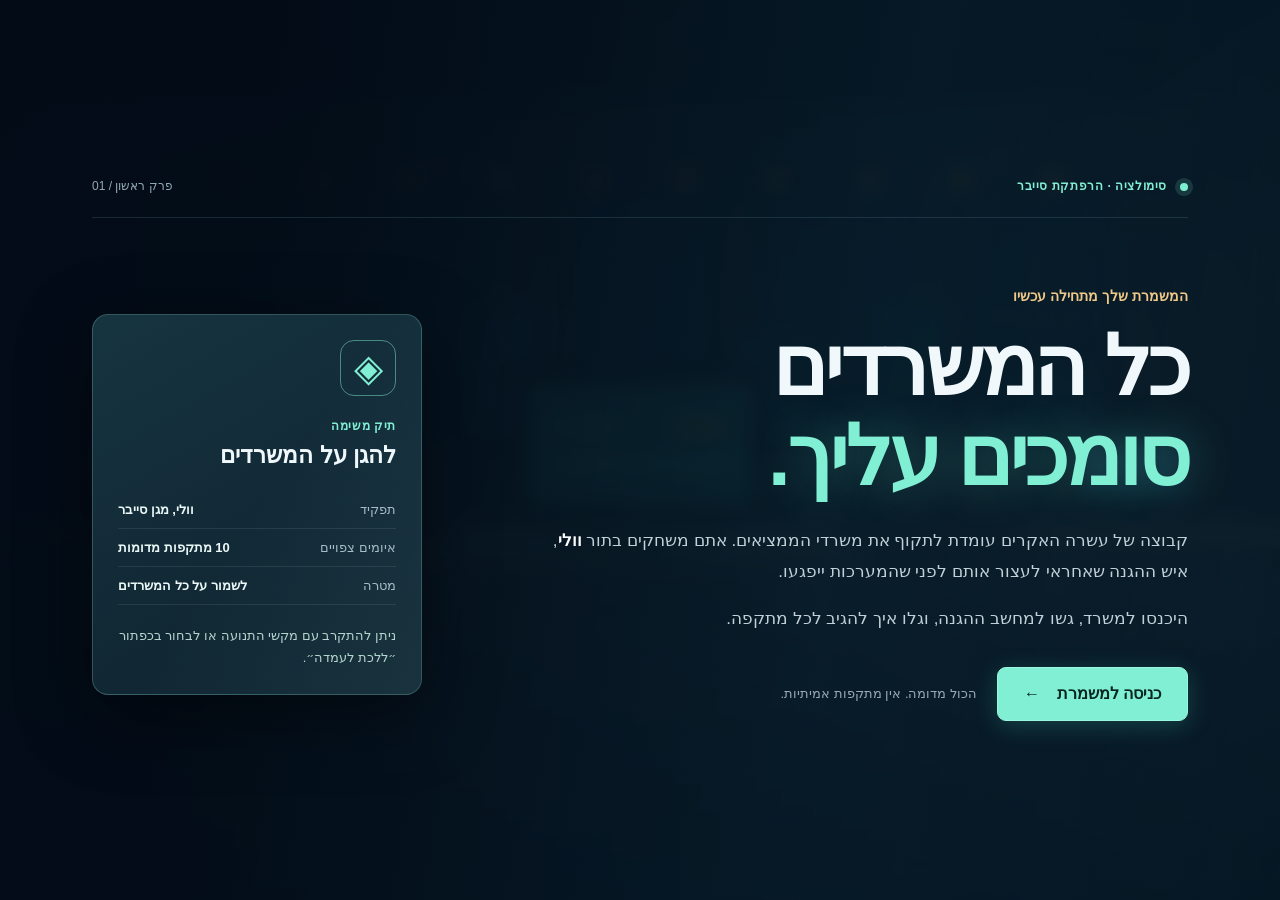
==== commit ac12fbcd: "Turn cyber defense game into a 3D story" ====
--- a/index.html
+++ b/index.html
@@ -1,150 +1,99 @@
 <!doctype html>
 <html lang="he" dir="rtl">
 <head>
-  <meta charset="utf-8"><meta name="viewport" content="width=device-width, initial-scale=1">
-  <meta name="theme-color" content="#111d2c"><title>מרכז ההגנה | משימת סייבר</title>
+  <meta charset="utf-8"><meta name="viewport" content="width=device-width,initial-scale=1,viewport-fit=cover">
+  <meta name="theme-color" content="#071321"><title>וולי | קו ההגנה האחרון</title>
   <style>
-:root{color-scheme:dark;--bg:#0b1420;--panel:#142334;--line:#2b4050;--text:#edf5f4;--muted:#afc2c5;--accent:#8fe0c3;--gold:#e8c982;--bad:#ffaaa2}*{box-sizing:border-box}html{scroll-behavior:smooth}body{margin:0;background:radial-gradient(ellipse at 75% -15%,#264456 0,transparent 48%),var(--bg);color:var(--text);font-family:Segoe UI,Arial,sans-serif;line-height:1.6}.shell{max-width:1240px;margin:auto;padding:0 36px}.topbar{height:88px;display:flex;align-items:center;justify-content:space-between;border-bottom:1px solid #ffffff17;gap:20px}.brand{display:flex;align-items:center;gap:12px;text-decoration:none;color:var(--text);font-size:19px;font-weight:750;line-height:1.25}.brand small{display:block;color:var(--muted);font-size:12px;font-weight:400;margin-top:3px}.brand-icon{display:grid;place-items:center;width:43px;height:43px;border:1px solid #7bc6b5;border-radius:13px;font-size:29px;color:var(--accent)}nav{display:flex;gap:8px}button{font:inherit;cursor:pointer}nav button{background:none;border:0;color:var(--muted);padding:12px 15px;border-radius:10px}nav button:hover,nav button[aria-current=page]{background:#ffffff0d;color:white}button:focus-visible,a:focus-visible,input:focus-visible{outline:3px solid var(--gold);outline-offset:3px}.view{display:none;animation:appear .3s ease}.view.active{display:block}.hero{min-height:490px;display:grid;grid-template-columns:1.1fr .9fr;align-items:center;gap:30px}.eyebrow{color:var(--accent);font-size:13px;font-weight:700;letter-spacing:.03em}.pulse{display:inline-block;width:8px;height:8px;background:var(--accent);border-radius:50%;margin-left:6px;box-shadow:0 0 0 5px #8fe0c31a}.hero h1{font-size:clamp(38px,5vw,66px);line-height:1.17;letter-spacing:-.035em;margin:21px 0}.hero h1 em{font-style:normal;color:var(--accent)}.hero p{color:var(--muted);font-size:18px;max-width:550px}.actions{display:flex;gap:12px;flex-wrap:wrap;margin-top:28px}.primary,.secondary{min-height:48px;padding:11px 22px;border-radius:10px;font-weight:700;transition:transform .2s,background .2s,border-color .2s}.primary{background:var(--accent);border:1px solid var(--accent);color:#10251f}.primary:hover{background:#b2f1d9;transform:translateY(-2px)}.secondary{background:#ffffff08;border:1px solid #526878;color:var(--text)}.secondary:hover{border-color:var(--accent);background:#ffffff10}.hero-stats{display:flex;gap:26px;margin-top:42px;color:var(--muted);font-size:13px}.hero-stats b{display:block;color:var(--text);font-size:23px}.hero-art{position:relative;display:grid;place-items:center;height:360px}.orbit{position:absolute;border:1px solid #a4d9c833;border-radius:50%;width:270px;height:270px}.orbit-two{width:335px;height:335px;border-style:dashed;animation:spin 65s linear infinite}.shield{height:170px;width:155px;display:grid;place-items:center;border:1px solid #96d6c16b;background:linear-gradient(145deg,#41685e,#1b3941);border-radius:38% 38% 45% 45%;font-size:130px;color:#9be0c8;box-shadow:0 24px 90px #75c9ad22;position:relative;line-height:1}.shield span{position:absolute;font-size:40px}.art-label{position:absolute;bottom:24px;background:#1b3040;border:1px solid #45645f;border-radius:10px;padding:9px 15px;font-size:13px}.art-label i{display:inline-block;width:7px;height:7px;background:var(--accent);border-radius:50%;margin-right:7px}.section-heading{display:flex;justify-content:space-between;align-items:end;gap:20px;margin:40px 0 22px}.section-heading h1{font-size:38px;margin:4px 0}.section-heading h2{font-size:26px;margin:4px 0}.section-heading p,.muted,.side-card p{color:var(--muted);margin:0}.features{display:grid;grid-template-columns:repeat(3,1fr);gap:16px}.features article,.question-card,.side-card{background:linear-gradient(145deg,#182b3b,#132131);border:1px solid var(--line);border-radius:18px;padding:25px}.features article span{color:var(--accent);font-size:13px;font-weight:bold}.features h3{margin:14px 0 4px}.features p{margin:0;color:var(--muted)}footer{display:flex;justify-content:space-between;gap:12px;color:#8fa7aa;border-top:1px solid #ffffff17;margin-top:70px;padding:25px 0;font-size:13px}.trophy-count,.simulation-badge{padding:9px 15px;border:1px solid #756747;border-radius:10px;background:#e8c9820d;color:var(--gold);white-space:nowrap}.simulation-badge{color:var(--accent);border-color:#437265}.progress-head,.health-head{display:flex;justify-content:space-between;color:var(--muted);font-size:14px;margin-bottom:9px}.progress-track{height:8px;border-radius:10px;background:#2a3d49;overflow:hidden}.progress-track>div{height:100%;width:0;background:var(--accent);border-radius:10px;transition:width .35s}.game-layout,.play-layout{display:grid;grid-template-columns:minmax(0,1fr) 290px;gap:18px;margin-top:22px}.question-card{min-height:370px;padding:30px}.side-card h2{font-size:18px;margin:0 0 8px}.card-top{display:flex;justify-content:space-between;gap:10px;align-items:center}.tag{background:#8fe0c31a;color:var(--accent);border:1px solid #8fe0c340;padding:5px 11px;border-radius:7px;font-size:13px;font-weight:bold}.question-card h2{font-size:26px;margin:22px 0 8px}.question-text{color:var(--muted);font-size:17px;margin:0 0 23px}.options{display:grid;gap:10px}.option{display:flex;align-items:center;gap:12px;text-align:right;width:100%;padding:14px;border:1px solid #3b5160;border-radius:10px;background:#0d1c29;color:var(--text);transition:border-color .2s,background .2s}.option:hover,.option.selected{border-color:var(--accent);background:#203b3d}.option input{accent-color:#8fe0c3;width:18px;height:18px;flex-shrink:0}.answer-input{width:100%;background:#0d1c29;border:1px solid #536a76;border-radius:10px;padding:13px;color:white;font:inherit;margin-top:8px}.helper{font-size:13px;color:var(--muted);margin:8px 0}.feedback{min-height:28px;margin:14px 0 10px;font-weight:600}.feedback.good{color:var(--accent)}.feedback.bad{color:var(--bad)}.hidden{display:none!important}.trophy-grid{display:grid;grid-template-columns:repeat(5,1fr);gap:7px;margin:20px 0}.trophy-grid span{display:grid;place-items:center;aspect-ratio:1;background:#0e1b28;border:1px solid #324653;border-radius:8px;filter:grayscale(1);opacity:.35;font-size:19px}.trophy-grid span.earned{filter:none;opacity:1;background:#e8c98216;border-color:#88744c;animation:pop .35s}.tip{border-right:3px solid #75ba9f;background:#8fe0c30b;padding:13px;margin-top:25px;border-radius:5px}.tip strong{color:var(--accent)}.tip p{font-size:14px;margin-top:4px}.completion{text-align:center;max-width:650px;margin:90px auto}.completion h1{font-size:38px;margin:10px}.completion p{color:var(--muted);font-size:18px}.big-trophy{display:block;font-size:80px}.centered{justify-content:center}.health-head{margin-top:25px}#sim-health{width:100%}@keyframes spin{to{transform:rotate(360deg)}}@keyframes appear{from{opacity:0;transform:translateY(8px)}to{opacity:1;transform:translateY(0)}}@keyframes pop{50%{transform:scale(1.2)}}@media(max-width:760px){.shell{padding:0 18px}.topbar{height:auto;padding:16px 0;display:block}.topbar nav{margin-top:15px;overflow:auto;white-space:nowrap}.hero{grid-template-columns:1fr;padding-top:45px;min-height:0}.hero-art{height:260px}.orbit{width:190px;height:190px}.orbit-two{width:240px;height:240px}.shield{transform:scale(.8)}.art-label{bottom:0}.features{grid-template-columns:1fr}.game-layout,.play-layout{grid-template-columns:1fr}.section-heading{align-items:start;flex-direction:column}.question-card{padding:22px}.hero-stats{gap:18px}footer{flex-direction:column}.side-card{order:2}}@media(prefers-reduced-motion:reduce){*,*::before,*::after{animation-duration:.01ms!important;animation-iteration-count:1!important;scroll-behavior:auto!important;transition-duration:.01ms!important}}
-
-.entry-overlay{position:fixed;inset:0;z-index:100;display:grid;place-items:center;padding:20px;background:#08111bef;overflow:auto}.entry-card{width:min(100%,540px);background:#142334;border:1px solid #456358;border-radius:18px;padding:30px;box-shadow:0 25px 100px #0008}.entry-card h1{margin:10px 0}.entry-card p{color:#afc2c5}.entry-card fieldset{border:1px solid #3b5160;border-radius:10px;margin:20px 0;padding:12px 16px}.entry-card fieldset label{display:block;margin:10px 0;cursor:pointer}.entry-card input[type=radio]{accent-color:#8fe0c3}.entry-card legend{padding:0 8px;color:#edf5f4}.entry-card .primary{width:100%}
-
-/* שכבת עיצוב מרכז הבקרה */
-:root{--accent:#64e6ca;--line:#34586a;--text:#f3fbf9;--muted:#bfd0d3}
-body{background:radial-gradient(ellipse at 78% -8%,#246276 0,transparent 42%),radial-gradient(ellipse at 5% 50%,#162f4d 0,transparent 38%),#08121f}
-body:before{content:"";position:fixed;inset:0;pointer-events:none;z-index:-1;background-image:linear-gradient(#91e6d005 1px,transparent 1px),linear-gradient(90deg,#91e6d005 1px,transparent 1px);background-size:48px 48px;mask-image:linear-gradient(to bottom,#000,transparent 90%)}
-.topbar{border-bottom-color:#7be2c83b}.brand-icon{background:#64e6ca18;box-shadow:0 0 28px #64e6ca1b}.hero h1 em{color:#79f0d3;text-shadow:0 0 35px #65e0c037}
-.hero-art:before{content:"";position:absolute;width:290px;height:290px;border-radius:50%;background:#4fe8bd18;filter:blur(40px);animation:glow-breathe 4s ease-in-out infinite}.shield{box-shadow:0 0 0 14px #72e8c50a,0 0 65px #63e5be44;animation:shield-float 4s ease-in-out infinite}.orbit-one{animation:spin 32s linear infinite}.orbit-two{animation-duration:45s}
-.primary{box-shadow:0 6px 25px #39dcb540}.primary:hover{box-shadow:0 9px 30px #39dcb56b;transform:translateY(-3px)}.primary:active,.secondary:active{transform:scale(.98)}
-.features article,.question-card,.side-card{box-shadow:0 14px 40px #020b1855;border-color:#426176}.features article{transition:transform .25s,border-color .25s,box-shadow .25s}.features article:hover{transform:translateY(-6px);border-color:#64e6ca88;box-shadow:0 18px 44px #0007,0 0 22px #64e6ca16}
-.option{transition:transform .18s,border-color .18s,background .18s,box-shadow .18s}.option:hover:not(:disabled){transform:translateX(-4px);box-shadow:0 0 18px #64e6ca19}.progress-track>div{background:linear-gradient(90deg,#48cdb8,#b9ffde);box-shadow:0 0 18px #64e6ca99}
-.command-status{display:flex;justify-content:space-between;align-items:center;gap:20px;padding:16px 20px;background:linear-gradient(110deg,#15384a,#142939);border:1px solid #3a6671;border-radius:14px;font-weight:700;box-shadow:0 8px 35px #0004}.command-status small{display:block;color:var(--muted);font-size:12px;font-weight:400}.status-pulse{display:inline-block;background:#6defca;border-radius:50%;width:9px;height:9px;box-shadow:0 0 0 5px #6defca20;animation:status-glow 2s infinite;margin-left:8px}.command-metrics{display:flex;gap:22px;color:#b9d2d3;font-size:13px}.command-metrics b{color:#f2fffb;font-size:19px;margin-right:5px}
-.control-grid{display:grid;grid-template-columns:minmax(0,1fr) 320px;gap:18px;margin-top:18px}.console-main{overflow:hidden;border:1px solid #426877;border-radius:18px;background:#112131;box-shadow:0 20px 60px #0005}.console-top{display:flex;justify-content:space-between;gap:10px;padding:15px 22px;border-bottom:1px solid #3a5969;background:#193648}.console-label{font-size:13px;font-weight:800;color:#9aecd8}.severity{font-size:12px;color:#ffd491;background:#e8a44c1c;border:1px solid #dfb56666;border-radius:30px;padding:3px 10px}
-.incident-visual{position:relative;display:flex;align-items:center;gap:22px;min-height:172px;padding:24px 32px;overflow:hidden;background:radial-gradient(circle at 16% 50%,#36898254,transparent 36%),linear-gradient(115deg,#143c48,#102a3b);border-bottom:1px solid #4d78834a}.incident-visual:after{content:"";position:absolute;inset:0;background:repeating-linear-gradient(0deg,transparent 0 5px,#aaf7df08 6px);pointer-events:none}.radar{width:110px;height:110px;flex-shrink:0;position:relative;border:1px solid #72ecd08c;border-radius:50%;background:repeating-radial-gradient(circle,transparent 0 23px,#7cf0cf39 24px 25px);box-shadow:0 0 30px #57e2c12a}.radar:before,.radar:after{content:"";position:absolute;background:#8ef7d545}.radar:before{width:100%;height:1px;top:50%}.radar:after{height:100%;width:1px;right:50%}.radar span{position:absolute;inset:0;border-radius:50%;background:conic-gradient(from 0deg,transparent 0 78%,#5feaca70 100%);animation:spin 5s linear infinite}.radar i{position:absolute;width:8px;height:8px;top:25%;right:25%;border-radius:50%;background:#b4ffe7;box-shadow:0 0 15px #8affe0}
-.incident-visual-text{display:grid;gap:3px;z-index:1}.incident-visual-text small,.incident-visual-text span{font-size:12px;color:#b5d2d0}.incident-visual-text strong{font-size:22px}.signal-bars{margin-right:auto;height:55px;display:flex;align-items:center;gap:5px;direction:ltr}.signal-bars i{width:4px;height:26%;background:#80eed0;border-radius:3px;animation:signal 1.1s ease-in-out infinite alternate}.signal-bars i:nth-child(2n){animation-delay:-.5s;height:60%}.signal-bars i:nth-child(3n){animation-delay:-.8s;height:90%}
-.incident-body{padding:25px 30px 30px}.incident-meta{display:flex;justify-content:space-between;align-items:center;gap:10px}.incident-body h2{font-size:27px;margin:18px 0 7px}.sim-option{min-height:56px}.choice-number{display:grid;place-items:center;width:28px;height:28px;flex-shrink:0;border-radius:7px;background:#64e6ca19;color:#a9f6df;font-weight:700}.choice-arrow{margin-right:auto;color:#8ad7c6;font-size:21px}.sim-option:disabled{cursor:default;opacity:.62}.sim-option.choice-correct{border-color:#65e2bf;background:#235b4b;opacity:1}.sim-option.choice-wrong{border-color:#e88282;background:#6b292d;animation:shake .3s}.sim-nav{display:flex;gap:10px;flex-wrap:wrap}
-.console-side{display:grid;align-content:start;gap:16px}.side-title{display:flex;align-items:center;justify-content:space-between;gap:10px}.side-title h2{margin:0}.live-label{color:#8eead2;font-size:12px}.system-list{margin-top:22px;display:grid;gap:13px;font-size:13px}.system-list div{display:flex;justify-content:space-between;gap:8px;padding-bottom:11px;border-bottom:1px solid #ffffff14}.system-list b{color:#9cf1d5;font-size:12px}.log-card ol{padding:0 18px 0 0;color:#c3d7d7;font-size:13px}.log-card li{padding:5px 0;animation:appear .3s ease}.sim-note{padding:13px 16px;color:#adc8ca;border:1px dashed #47736e;border-radius:12px;font-size:13px;background:#59d4b808}
-@keyframes shield-float{50%{transform:translateY(-10px)}}@keyframes glow-breathe{50%{opacity:.45;transform:scale(1.15)}}@keyframes status-glow{50%{box-shadow:0 0 0 9px #6defca08,0 0 15px #6defca}}@keyframes signal{to{height:95%}}@keyframes shake{25%{transform:translateX(5px)}75%{transform:translateX(-5px)}}
-@media(max-width:850px){.control-grid{grid-template-columns:1fr}.console-side{grid-template-columns:1fr 1fr}.sim-note{grid-column:1/-1}}
-@media(max-width:600px){.command-status{align-items:flex-start;flex-direction:column}.command-metrics{width:100%;justify-content:space-between;gap:6px}.incident-visual{padding:20px;gap:15px}.radar{width:80px;height:80px}.incident-visual-text strong{font-size:18px}.signal-bars{display:none}.incident-body{padding:22px}.console-side{grid-template-columns:1fr}.sim-note{grid-column:auto}.hero-art .shield{animation:none;transform:scale(.8)}}
-@media(prefers-reduced-motion:reduce){*,*::before,*::after{animation-duration:.01ms!important;animation-iteration-count:1!important;transition-duration:.01ms!important;scroll-behavior:auto!important}}
-
+:root{color-scheme:dark;--ink:#f0f8fb;--muted:#a7bac5;--mint:#81efd3;--line:#7298a734;--amber:#f0c989;--red:#ff9b92}*{box-sizing:border-box}body{margin:0;background:#07131d;font-family:Arial,'Segoe UI',sans-serif;color:var(--ink)}button{font:inherit;cursor:pointer}button:focus-visible{outline:3px solid #fff;outline-offset:4px}button:disabled{cursor:not-allowed;opacity:.45}#game,#world{position:fixed;inset:0;width:100%;height:100%}#world{display:block;touch-action:none}.scene-vignette{position:fixed;inset:0;pointer-events:none;background:linear-gradient(180deg,#020b16a8,transparent 28%,transparent 70%,#020b16be),radial-gradient(ellipse at center,transparent 30%,#0209127a)}.hidden{display:none!important}.overlay{position:fixed;inset:0;z-index:5;display:grid;place-items:center;padding:20px;overflow:auto;background:#030a13d9;backdrop-filter:blur(10px)}.intro{background:linear-gradient(100deg,#030c17f5 20%,#071b29dd 65%,#071b29bb)}.intro-card{width:min(1120px,100%);padding:32px 12px}.intro-top{display:flex;justify-content:space-between;gap:15px;border-bottom:1px solid var(--line);padding-bottom:24px}.eyebrow{font-size:12px;letter-spacing:.05em;color:var(--mint);font-weight:700}.live-dot{display:inline-block;width:8px;height:8px;background:#7df0d1;border-radius:50%;box-shadow:0 0 0 5px #7df0d124;vertical-align:middle;margin-left:9px;animation:pulse 2.5s infinite}.chapter{color:#92a9b4;font-size:12px}.story-layout{display:grid;grid-template-columns:1fr 330px;gap:8vw;align-items:center;padding-top:70px}.story-label{color:var(--amber);font-size:14px;font-weight:bold}.story-layout h1{font-size:clamp(47px,6.5vw,84px);line-height:1.08;letter-spacing:-.04em;margin:18px 0 24px}.story-layout h1 em{font-style:normal;color:var(--mint);text-shadow:0 0 48px #6ee8ca55}.story-copy{font-size:17px;line-height:1.8;color:#c2d1d9;max-width:640px}.story-copy strong{color:white}.intro-actions{display:flex;align-items:center;gap:20px;flex-wrap:wrap;margin-top:32px}.primary,.ghost{min-height:48px;border-radius:9px;padding:12px 20px;font-weight:700;transition:transform .2s,box-shadow .2s,background .2s}.primary{border:1px solid #99f7dd;background:var(--mint);color:#072620;box-shadow:0 5px 25px #46ddbc36}.primary:hover:not(:disabled){background:#b5ffe9;transform:translateY(-2px);box-shadow:0 8px 30px #46ddbc5e}.large{padding:15px 26px;min-height:54px}.primary span{margin-right:12px}.ghost{background:#0b2232e8;color:white;border:1px solid #86a5ad77}.ghost:hover{background:#204051}.simulation-note{font-size:13px;color:#98abb5}.brief{padding:25px;border:1px solid #6da8a760;border-radius:16px;background:linear-gradient(150deg,#1a3c48d9,#102331e6);box-shadow:0 20px 75px #0007;position:relative;overflow:hidden}.brief:before{content:'';position:absolute;inset:0;background:linear-gradient(125deg,transparent 50%,#8dffe815);pointer-events:none}.brief-icon{display:grid;place-items:center;width:56px;height:56px;border:1px solid #80e6cc80;color:var(--mint);font-size:38px;border-radius:14px;margin-bottom:20px}.brief h2{font-size:23px;margin:8px 0 22px}.brief-row{display:flex;justify-content:space-between;gap:10px;padding:11px 0;border-bottom:1px solid #ffffff16;font-size:13px;color:var(--muted)}.brief-row b{color:#eaf8f6}.brief-tip{color:#b5d4ce;font-size:13px;line-height:1.7;padding-top:20px}.hud{position:absolute;inset:0;pointer-events:none}.hud button{pointer-events:auto}.topbar{display:flex;justify-content:space-between;align-items:center;gap:12px;padding:21px 30px}.identity{display:flex;align-items:center;gap:10px}.identity b,.identity small{display:block}.identity b{font-size:15px}.identity small{font-size:11px;color:#aec6ca;margin-top:3px}.logo{display:grid;place-items:center;width:38px;height:38px;border:1px solid #89edd090;border-radius:10px;color:var(--mint);font-size:25px;background:#0b2734bd}.top-status{font-size:12px;color:#d4eae6;background:#0a222cdd;border:1px solid #77bbac55;padding:9px 13px;border-radius:30px}.mission-panel{position:absolute;top:100px;right:30px;width:265px;padding:17px;background:#0b1e2dea;border:1px solid #6f9da154;border-radius:12px;box-shadow:0 15px 50px #0005}.mission-panel strong{display:block;margin:10px 0 4px}.mission-panel p{font-size:13px;line-height:1.6;color:#b6c8cc;margin:0 0 14px}.mission-count{display:flex;justify-content:space-between;color:#a9c0c2;font-size:12px}.mission-count b{color:var(--mint)}.bar{height:5px;border-radius:8px;background:#34494f;margin-top:8px;overflow:hidden}.bar span{display:block;width:0;height:100%;background:var(--mint);transition:width .35s}.target{position:absolute;top:50%;left:50%;width:20px;height:20px;transform:translate(-50%,-50%);opacity:.8}.target i{position:absolute;background:#dafdf5}.target i:first-child{width:2px;height:14px;top:3px;left:9px}.target i:last-child{height:2px;width:14px;left:3px;top:9px}.hud-bottom{position:absolute;bottom:24px;left:30px;right:30px;display:flex;align-items:end;justify-content:space-between;gap:16px}.control-help{font-size:12px;color:#d1dfdf;background:#0b1e2de0;border:1px solid var(--line);border-radius:10px;padding:12px 15px;max-width:310px}.control-help b,.control-help span{display:block}.control-help span{color:#a6bec3;line-height:1.5;margin-top:3px}.hud-actions{display:flex;gap:10px}kbd{font:inherit;font-size:11px;color:#b2f9e7;border:1px solid #658e83;border-radius:5px;padding:2px 5px;margin-right:8px;background:#16483c}.touch-controls{display:none}.terminal-window{width:min(1080px,100%);max-height:min(840px,94vh);overflow:auto;background:#0c1b2a;border:1px solid #6da8a56e;border-radius:17px;box-shadow:0 30px 100px #000b;animation:appear .3s ease}.terminal-header{display:flex;justify-content:space-between;align-items:center;padding:22px 28px;border-bottom:1px solid var(--line);background:#122b3b}.terminal-header h2{font-size:24px;margin:5px 0 0}.close{border:1px solid #6f929c66;background:#0e2231;color:#d5eeee;border-radius:8px;width:42px;height:42px;font-size:26px}.terminal-grid{display:grid;grid-template-columns:minmax(0,1fr) 300px}.terminal-main{padding:30px}.alert-head{display:flex;align-items:center;justify-content:space-between;gap:12px;color:#a5c1c5;font-size:12px}.alert-badge{color:#ffc18e;background:#ad6d321f;border:1px solid #d9a25f66;border-radius:30px;padding:5px 10px}.terminal-main h3{font-size:29px;margin:22px 0 10px}.attack-story{font-size:16px;line-height:1.8;color:#c0d2d7;margin:0 0 25px}.prompt-label{font-weight:bold;font-size:14px;color:#def5ef;margin-bottom:10px}.choices{display:grid;gap:9px}.choice{display:flex;align-items:center;gap:12px;width:100%;text-align:right;border:1px solid #4e6a76;background:#102635;color:#e9f6f3;border-radius:9px;padding:13px;min-height:52px;transition:transform .2s,border-color .2s,background .2s}.choice:hover:not(:disabled){border-color:var(--mint);background:#163d41;transform:translateX(-3px)}.choice b{display:grid;place-items:center;width:27px;height:27px;flex-shrink:0;border-radius:7px;background:#83ebd21a;color:var(--mint);font-size:12px}.choice.correct{border-color:#76e8c3;background:#174a3d}.choice.wrong{border-color:#f08c88;background:#512e36}.choice:disabled{cursor:default}.feedback{min-height:27px;margin:16px 0 8px;font-weight:bold;line-height:1.6;font-size:14px}.feedback.good{color:#91f1d1}.feedback.bad{color:var(--red)}.terminal-side{border-right:1px solid var(--line);padding:28px 22px;background:#0a1825}.side-heading{display:flex;justify-content:space-between;align-items:center;font-weight:bold}.side-heading b{font-size:11px;color:var(--mint)}.terminal-side p{color:#aec1c4;font-size:13px;line-height:1.6}.offices{display:grid;gap:15px;margin-top:24px}.office-label{display:flex;justify-content:space-between;font-size:13px;color:#d1e3e2}.office-label b{color:var(--mint)}.office-label b.low{color:var(--red)}.office-bar{height:5px;background:#29414a;border-radius:5px;margin-top:6px;overflow:hidden}.office-bar span{display:block;height:100%;background:var(--mint);transition:width .35s}.office-bar span.low{background:var(--red)}.log{border-top:1px solid var(--line);margin-top:25px;padding-top:20px;font-size:13px}.log ol{padding:0 17px 0 0;color:#a8c0c1;line-height:1.7}.disclaimer{font-size:12px;color:#9fbab9;line-height:1.6;border-right:2px solid #5fb49b;padding-right:9px}.ending-card{width:min(550px,100%);padding:40px;text-align:center;background:linear-gradient(140deg,#173847,#0b1b28);border:1px solid #6faea36b;border-radius:18px;box-shadow:0 30px 100px #0008}.ending-icon{font-size:60px;color:var(--mint)}.ending-card h2{font-size:34px;margin:12px 0}.ending-card p{color:#bcd0d3;line-height:1.8}.ending-stats{display:flex;justify-content:center;gap:55px;margin:25px 0}.ending-stats b,.ending-stats span{display:block}.ending-stats b{color:var(--mint);font-size:22px}.ending-stats span{color:#a7bdc2;font-size:12px}@keyframes pulse{50%{box-shadow:0 0 0 9px #7df0d108,0 0 18px #7df0d1}}@keyframes appear{from{opacity:0;transform:translateY(10px)}to{opacity:1;transform:translateY(0)}}@media(max-width:760px){.overlay{align-items:start}.intro-card{padding:12px 0}.story-layout{grid-template-columns:1fr;gap:30px;padding-top:32px}.story-layout h1{font-size:46px}.brief{padding:20px}.topbar{padding:14px}.top-status{font-size:11px}.mission-panel{right:14px;top:75px;width:220px;padding:13px}.hud-bottom{left:14px;right:14px;bottom:15px}.control-help{display:none}.hud-actions{width:100%;justify-content:flex-end}.touch-controls{position:absolute;bottom:78px;left:14px;display:flex;gap:6px;pointer-events:auto}.touch-controls button{width:46px;height:46px;border:1px solid #8cdcc488;background:#0a2635df;color:white;border-radius:10px;font-size:20px;touch-action:none}.terminal-window{max-height:none}.terminal-grid{grid-template-columns:1fr}.terminal-main{padding:22px}.terminal-side{border-right:0;border-top:1px solid var(--line)}.terminal-header{padding:18px}.terminal-main h3{font-size:24px}.ending-card{margin:auto;padding:28px}.ending-stats{gap:25px}}@media(prefers-reduced-motion:reduce){*,*::before,*::after{animation-duration:.01ms!important;animation-iteration-count:1!important;transition-duration:.01ms!important;scroll-behavior:auto!important}}
 
 </style>
 </head>
 <body>
-<div class="shell">
-  <header class="topbar"><a class="brand" href="#home" data-view="home"><span class="brand-icon" aria-hidden="true">◈</span><span>מרכז ההגנה<small>לומדים לחשוב כמו מגינים</small></span></a><nav aria-label="תפריט ראשי"><button data-view="home">ראשי</button><button data-view="game">המשימה</button><button data-view="playground">מגרש האימונים</button></nav></header>
-  <main id="main"><p id="player-greeting" class="eyebrow" aria-live="polite"></p>
-    <section id="home" class="view active">
-      <div class="hero"><div><span class="eyebrow"><span class="pulse"></span> מרכז אימונים דיגיטלי</span><h1>מוכנים להגן על<br><em>המרחב הדיגיטלי?</em></h1><p>חמישה עשר שערים, החלטות אמיתיות ואתגרים שילמדו אתכם לזהות סכנות ולהגיב בחוכמה.</p><div class="actions"><button class="primary" data-action="start">מתחילים במשימה <span aria-hidden="true">←</span></button><button class="secondary" data-view="playground">למגרש האימונים</button></div><div class="hero-stats"><span><b>15</b> שערים</span><span><b>15</b> גביעים לאיסוף</span><span><b>∞</b> הזדמנויות ללמוד</span></div></div><div class="hero-art" aria-hidden="true"><div class="orbit orbit-one"></div><div class="orbit orbit-two"></div><div class="shield">⬡<span>✓</span></div><div class="art-label">מערכת ההגנה מוכנה <i></i></div></div></div>
-      <div class="section-heading"><div><span class="eyebrow">לפני שיוצאים לדרך</span><h2>איך זה עובד?</h2></div><p>לא צריך ניסיון קודם. מתקדמים בקצב שלכם.</p></div><div class="features"><article><span>01</span><h3>קוראים את המצב</h3><p>בכל שער מחכה תרחיש חדש מעולם אבטחת המידע.</p></article><article><span>02</span><h3>בוחרים או כותבים</h3><p>עונים על שאלות בחירה ושאלות פתוחות, ומקבלים משוב מידי.</p></article><article><span>03</span><h3>אוספים גביעים</h3><p>כל שער כולל חמש שאלות. השלימו את כולן כדי לזכות בגביע.</p></article></div>
-    </section>
-    <section id="game" class="view" aria-labelledby="game-title"><div class="section-heading"><div><span class="eyebrow">מסלול ההכשרה</span><h1 id="game-title">משימת ההגנה</h1><p>קראו את התרחיש ובחרו את התגובה הבטוחה ביותר.</p></div><div class="trophy-count">🏆 <strong id="trophy-count">0</strong> / 15 גביעים</div></div><div class="progress-head"><span id="progress-label">שער 1 מתוך 15</span><span id="progress-percent">0% הושלמו</span></div><div class="progress-track"><div id="progress-bar"></div></div><div class="game-layout"><div class="question-card"><div class="card-top"><span id="gate-tag" class="tag">שער 01</span><span id="difficulty" class="muted"></span></div><h2 id="question-title"></h2><p id="question-text" class="question-text"></p><form id="answer-form"><div id="answer-area"></div><div id="feedback" class="feedback" role="status" aria-live="polite"></div><button id="submit-answer" class="primary" type="submit">בדיקת תשובה ←</button><button id="next-gate" class="primary hidden" type="button">לשער הבא ←</button></form></div><aside class="side-card"><h2>אוסף הגביעים</h2><p>כל שער שתעברו יוסיף גביע לאוסף שלכם.</p><div id="trophy-grid" class="trophy-grid" aria-label="התקדמות הגביעים"></div><div class="tip"><strong>טיפ למגינים</strong><p>גם טעות היא הזדמנות ללמוד. אפשר לנסות שוב בכל שלב.</p></div></aside></div></section>
-    <section id="complete" class="view"><div class="completion"><span class="big-trophy">🏆</span><span class="eyebrow">המשימה הושלמה</span><h1>כל הכבוד, מגיני הסייבר!</h1><p>עברתם את כל 15 השערים ואספתם את כל הגביעים. עכשיו אפשר להמשיך לתרגל במגרש האימונים.</p><div class="actions centered"><button class="primary" data-view="playground">למגרש האימונים ←</button><button class="secondary" data-action="restart">להתחיל מחדש</button></div></div></section>
-    <section id="playground" class="view" aria-labelledby="play-title">
- <div class="section-heading play-heading"><div><span class="eyebrow">◈ יחידת אימון וסימולציה</span><h1 id="play-title">חדר הבקרה</h1><p>אתם אחראים להגנת הרשת. קראו את ההתראות, קבלו החלטות ועקבו אחר מצב המערכות.</p></div><span class="simulation-badge">● סימולציה מקומית בלבד</span></div>
- <div class="command-status"><div><span class="status-pulse"></span> חדר הבקרה פעיל <small>תרגול בטוח · ללא חיבור למערכות</small></div><div class="command-metrics"><span>אירוע <b id="sim-counter">1 / 3</b></span><span>טופלו <b id="sim-resolved">0</b></span><span>נקודות <b id="sim-score">0</b></span></div></div>
- <div class="control-grid">
-  <div class="console-main"><div class="console-top"><span class="console-label">◈ התראה נכנסת</span><span id="sim-severity" class="severity">רמת סיכון: גבוהה</span></div>
-   <div class="incident-visual" aria-hidden="true"><div class="radar"><span></span><i></i></div><div class="incident-visual-text"><small>מערכת זיהוי איומים</small><strong id="sim-system">בדיקת תעבורה</strong><span>הסימולציה פועלת</span></div><div class="signal-bars"><i></i><i></i><i></i><i></i><i></i><i></i><i></i></div></div>
-   <div class="incident-body"><div class="incident-meta"><span id="sim-step" class="tag">שלב 1</span><span class="muted">בחרו פעולה אחת</span></div><h2 id="sim-title"></h2><p id="sim-text" class="question-text"></p><div id="sim-actions" class="options"></div><div id="sim-feedback" class="feedback" role="status" aria-live="polite"></div><div class="sim-nav"><button id="sim-next" class="primary hidden" type="button">לשלב הבא ←</button><button id="sim-restart" class="secondary hidden" type="button">התחלת תרגול חדש ↻</button></div></div>
+<main id="game" aria-label="משחק הגנת סייבר תלת־ממדי">
+  <canvas id="world" aria-label="מבט תלת־ממדי ממשרד האבטחה"></canvas>
+  <div class="scene-vignette" aria-hidden="true"></div>
+  <div id="hud" class="hud hidden">
+    <header class="topbar"><div class="identity"><span class="logo">◈</span><span><b>קו ההגנה האחרון</b><small>תפקיד: וולי · מגן המשרדים</small></span></div><div class="top-status"><span class="live-dot"></span><span id="hud-state">המערכת ממתינה</span></div></header>
+    <div class="mission-panel"><span class="eyebrow">המשימה הנוכחית</span><strong id="mission-title">להגיע לעמדת ההגנה</strong><p id="mission-description">גשו אל המחשב כדי להתחיל להגן על המשרדים.</p><div class="mission-count"><span>איומים שנבלמו</span><b id="counter" dir="ltr">0 / 10</b></div><div class="bar"><span id="counter-bar"></span></div></div>
+    <div class="target" aria-hidden="true"><i></i><i></i></div>
+    <div class="hud-bottom"><div class="control-help"><b>שליטה בתנועה</b><span>השתמשו במקשי החצים או במקשי התנועה. גררו כדי להביט סביב.</span></div><div class="hud-actions"><button id="approach" class="ghost">ללכת לעמדה</button><button id="interact" class="primary" disabled>פתיחת המחשב <kbd>ק</kbd></button></div></div>
+    <div class="touch-controls" aria-label="כפתורי תנועה"><button data-move="left" aria-label="הסתובבות שמאלה">↶</button><button data-move="forward" aria-label="תנועה קדימה">↑</button><button data-move="back" aria-label="תנועה אחורה">↓</button><button data-move="right" aria-label="הסתובבות ימינה">↷</button></div>
   </div>
-  <aside class="console-side"><div class="side-card system-card"><div class="side-title"><h2>מצב מערכות</h2><span class="live-label">● בזמן אמת</span></div><div class="health-head"><span>רמת הגנה</span><strong id="sim-health-label">100%</strong></div><div class="progress-track"><div id="sim-health"></div></div><div class="system-list"><div><span>◈ רשת בית הספר</span><b id="sim-network">תקינה</b></div><div><span>◈ חשבונות משתמשים</span><b id="sim-accounts">תקינים</b></div><div><span>◈ קבצים ונתונים</span><b id="sim-files">מוגנים</b></div></div></div>
-   <div class="side-card log-card"><div class="side-title"><h2>יומן אירועים</h2><span class="live-label">● עדכני</span></div><ol id="sim-log" aria-label="יומן פעולות בסימולציה" aria-live="polite"></ol></div>
-   <div class="sim-note">◉ כל האירועים והפעולות כאן מדומים. לא נשלח מידע ולא מתבצע שינוי במערכת אמיתית.</div>
-  </aside>
- </div>
- </section>
-  </main><footer><span>מרכז ההגנה · לומדים להגן יחד</span><span>נבנה ללמידה ותרגול בטוח</span></footer>
-</div><script>
+  <section id="intro" class="overlay intro" aria-labelledby="intro-title"><div class="intro-card"><div class="intro-top"><span class="eyebrow"><span class="live-dot"></span> סימולציה · הרפתקת סייבר</span><span class="chapter">פרק ראשון / 01</span></div><div class="story-layout"><div><div class="story-label">המשמרת שלך מתחילה עכשיו</div><h1 id="intro-title">כל המשרדים<br><em>סומכים עליך.</em></h1><p class="story-copy">קבוצה של עשרה האקרים עומדת לתקוף את משרדי הממציאים. אתם משחקים בתור <strong>וולי</strong>, איש ההגנה שאחראי לעצור אותם לפני שהמערכות ייפגעו.</p><p class="story-copy">היכנסו למשרד, גשו למחשב ההגנה, וגלו איך להגיב לכל מתקפה.</p><div class="intro-actions"><button id="start" class="primary large">כניסה למשמרת <span>←</span></button><span class="simulation-note">הכול מדומה. אין מתקפות אמיתיות.</span></div></div><aside class="brief"><span class="brief-icon">◈</span><span class="eyebrow">תיק משימה</span><h2>להגן על המשרדים</h2><div class="brief-row"><span>תפקיד</span><b>וולי, מגן סייבר</b></div><div class="brief-row"><span>איומים צפויים</span><b>10 מתקפות מדומות</b></div><div class="brief-row"><span>מטרה</span><b>לשמור על כל המשרדים</b></div><div class="brief-tip">ניתן להתקרב עם מקשי התנועה או לבחור בכפתור ״ללכת לעמדה״.</div></aside></div></div></section>
+  <section id="terminal" class="overlay hidden" aria-label="מחשב ההגנה"><div class="terminal-window"><header class="terminal-header"><div><span class="eyebrow">◈ עמדת ההגנה של וולי</span><h2>מרכז הבקרה</h2></div><button id="close-terminal" class="close" aria-label="סגירת המחשב וחזרה למשרד">×</button></header><div class="terminal-grid"><div class="terminal-main"><div class="alert-head"><span class="alert-badge">● התראה מדומה</span><span id="attack-count"></span></div><h3 id="attack-title"></h3><p id="attack-story" class="attack-story"></p><div class="prompt-label">איך וולי צריך להגיב?</div><div id="choices" class="choices"></div><div id="feedback" class="feedback" role="status" aria-live="polite"></div><button id="next" class="primary hidden">להתראה הבאה ←</button></div><aside class="terminal-side"><div class="side-heading"><span>מצב המשרדים</span><b>● סימולציה</b></div><p>החלטות שגויות מורידות את רמת ההגנה של המשרד שבסכנה.</p><div id="offices" class="offices"></div><div class="log"><b>יומן פעילות</b><ol id="log" aria-live="polite"></ol></div><div class="disclaimer">כל האירועים והפעולות במשחק מדומים בלבד.</div></aside></div></div></section>
+  <section id="ending" class="overlay hidden" aria-labelledby="ending-title"><div class="ending-card"><div id="ending-icon" class="ending-icon">✦</div><span id="ending-tag" class="eyebrow"></span><h2 id="ending-title"></h2><p id="ending-text"></p><div class="ending-stats"><div><b id="ending-blocked" dir="ltr">0 / 10</b><span>איומים שנבלמו</span></div><div><b id="ending-health">0%</b><span>הגנת המשרדים</span></div></div><button id="restart" class="primary large">משחק חדש ←</button></div></section>
+  <div id="webgl-error" class="overlay hidden"><div class="ending-card"><h2>לא הצלחנו להפעיל את התלת־ממד</h2><p>נסו לפתוח את המשחק בגרסה עדכנית של הדפדפן ולהפעיל האצת חומרה.</p></div></div>
+</main><script>
 'use strict';
-// תשובות פתוחות נבדקות לפי מילים ומשמעויות שהוגדרו מראש, ללא בינה מלאכותית.
-const gates = [
-  {title:'סיסמה בטוחה',text:'איזו סיסמה היא הבחירה הבטוחה ביותר לחשבון חדש?',options:['12345678','שם פרטי ותאריך לידה','משפט סיסמה ארוך וייחודי'],answer:2,explain:'סיסמה ארוכה וייחודית קשה יותר לניחוש, ואין להשתמש בה שוב בחשבונות אחרים.'},
-  {title:'הודעה מפתיעה',text:'קיבלתם הודעה על זכייה המבקשת ללחוץ מיד על קישור ולהזין סיסמה. מה עושים?',options:['מזינים את הסיסמה כדי לקבל את הפרס','לא לוחצים ובודקים דרך האתר הרשמי','מעבירים את ההודעה לחברים'],answer:1,explain:'לחץ וקישור חשוד הם סימני אזהרה. נכנסים לשירות דרך כתובת מוכרת.'},
-  {title:'הגנה נוספת',text:'איך נקראת שכבת ההגנה שמבקשת אמצעי נוסף מעבר לסיסמה?',open:true,groups:[['אימות','אמת'],['דו','שני','שניים','שלבי','שלבים','נוסף','כפול']],hint:'רמז: אימות בשני שלבים.',explain:'אימות דו־שלבי מוסיף בדיקה נוספת מעבר לסיסמה.'},
-  {title:'מה משתפים?',text:'איזה פרט עדיף לא לפרסם בפומבי?',options:['הצבע האהוב עליי','כתובת הבית ומיקום בזמן אמת','שם של ספר שאהבתי'],answer:1,explain:'כתובת ומיקום עלולים לחשוף מידע אישי ולפגוע בפרטיות.'},
-  {title:'רשת בבית קפה',text:'אתם צריכים להיכנס לחשבון רגיש ברשת ציבורית לא מוכרת. מה עדיף?',options:['להשתמש בחיבור הסלולרי האישי','להתחבר מיד לרשת פתוחה בלי לבדוק','לשלוח את הסיסמה למישהו שיתחבר במקומכם'],answer:0,explain:'חיבור סלולרי אישי הוא בדרך כלל בחירה טובה יותר מרשת ציבורית לא מוכרת.'},
-  {title:'קובץ חשוד',text:'מה כדאי לעשות לפני פתיחת קובץ מצורף בלתי צפוי מחבר?',open:true,groups:[['בדוק','לבדוק','לברר','אמת','לאמת','לוודא','ודא','לשאול','לשוחח','להתקשר'],['שולח','חבר','מקור','מוכר','טלפון','ישיר','אחר','נפרד','ערוץ']],hint:'רמז: ודאו עם השולח בערוץ אחר.',explain:'כדאי לאמת עם השולח בערוץ מוכר לפני פתיחת קובץ בלתי צפוי.'},
-  {title:'בקשת קוד',text:'מישהו מתקשר וטוען שהוא נציג הבנק ומבקש קוד חד־פעמי. מה עושים?',options:['מקריאים את הקוד','מנתקים ומתקשרים לבנק במספר הרשמי','שולחים את הקוד בהודעה'],answer:1,explain:'קוד חד־פעמי הוא אישי. מאמתים בקשות דרך מספר רשמי שאתם מצאתם.'},
-  {title:'הרשאות מיותרות',text:'יישומון פנס מבקש גישה להודעות ולאנשי קשר. מה הפעולה המתאימה?',options:['לאשר את כל ההרשאות','לדחות הרשאות לא נחוצות ולשקול הסרה','לשתף איתו גם סיסמאות'],answer:1,explain:'כדאי להעניק ליישומונים רק הרשאות שנחוצות לפעולתם.'},
-  {title:'התחזות קולית',text:'נשלחה הודעה קולית דחופה מקרוב משפחה שמבקש כסף ממספר לא מוכר. כיצד מאמתים?',open:true,groups:[['להתקשר','מתקשר','לצלצל','לשוחח','שיחה','טלפון','לבדוק','לאמת'],['מוכר','ידוע','קרוב','משפחה','רשמי','ישיר','אחר','נפרד','ערוץ','מספר']],hint:'רמז: צרו קשר במספר שאתם מכירים.',explain:'קול יכול להיות מזויף. כדאי ליצור קשר בערוץ מוכר ונפרד.'},
-  {title:'התקן שנמצא',text:'מצאתם התקן זיכרון לא מוכר ליד בית הספר. מה עושים?',options:['מחברים אותו למחשב כדי למצוא את הבעלים','מוסרים לאחראי בלי לחבר אותו','מנסים אותו בכל המחשבים'],answer:1,explain:'התקן לא מוכר עלול להיות מסוכן. מוסרים אותו לאחראי בלי לחברו.'},
-  {title:'עדכוני אבטחה',text:'התפרסם עדכון אבטחה חשוב למכשיר שלכם. מהי הבחירה הנכונה?',options:['להתקין ממקור רשמי בהקדם האפשרי','להתעלם תמיד מעדכונים','להוריד עדכון מקישור אקראי'],answer:0,explain:'עדכוני אבטחה רשמיים מתקנים לעיתים פרצות מוכרות.'},
-  {title:'שיתוף מסמך רגיש',text:'כיצד כדאי להגביל גישה למסמך אישי שמשתפים בענן?',open:true,groups:[['הגבל','להגביל','מוגבל','הרשאה','גישה','לשתף','שיתוף','רק','לאפשר'],['אנשים','מורשים','מסוימ','ספציפ','נבחר','מוכר','אישי','בודד','נדרש','מי שצריך']],hint:'רמז: הגישה צריכה להיות רק לאנשים הזקוקים לה.',explain:'נותנים גישה רק לאנשים שצריכים אותה, ובודקים את רמת ההרשאה.'},
-  {title:'חשד להדבקה',text:'מחשב ארגוני מציג הודעת כופר. מהי התגובה הראשונה המתאימה?',options:['לבודד מהרשת ולדווח מיד לאחראי','להמשיך לעבוד כרגיל','לשלוח את הקובץ לכל העובדים'],answer:0,explain:'בידוד מהרשת ודיווח מהיר יכולים לצמצם התפשטות ולסייע בטיפול.'},
-  {title:'בקשת העברה דחופה',text:'הודעה שנראית מהמנהל מבקשת לשנות פרטי תשלום בדחיפות. מה עושים?',options:['משנים מיד כי הבקשה דחופה','מאמתים בערוץ עצמאי מוכר ולפי נוהל','משיבים להודעה ומבקשים אישור באותו ערוץ'],answer:1,explain:'מאמתים בקשות חריגות בערוץ עצמאי מוכר ובהתאם לנוהל הארגון.'},
-  {title:'האירוע המשולב',text:'נראה שחשבון נפרץ ונשלחות ממנו הודעות חשודות. כתבו שתי פעולות ראשונות להגנה.',open:true,groups:[['סיסמ','חשבון','גישה','כניסה'],['החלף','להחליף','איפוס','לאפס','שנה','לשנות','חסום','לחסום','נתק','לנתק'],['דווח','לדווח','הודע','להודיע','אחראי','תמיכה','מנהל','אזהר','להזהיר','עדכן','לעדכן']],hint:'רמז: טפלו בגישה לחשבון ודווחו לאדם או לגורם המתאים.',explain:'יש לאבטח את החשבון, למשל באיפוס סיסמה או חסימת גישה, ולדווח לגורם המתאים.'}
+// This game is a local simulation. No network or actual security controls are used.
+const $ = (id) => document.getElementById(id);
+const attacks = [
+  {office:0,title:'ההודעה המתחזה',story:'ההאקר הראשון שולח לעובדי המעבדה הודעה מזויפת המבקשת סיסמה. אחת העובדות עומדת ללחוץ על הקישור.',options:['לסמן את ההודעה כחשודה ולדווח לצוות','לבקש מהעובדת להזין את הסיסמה','להעביר את ההודעה לכל המשרדים'],answer:0,explain:'דיווח ואזהרה עוזרים למנוע מאנשים נוספים ליפול בפח.'},
+  {office:1,title:'כניסה לא מוכרת',story:'מערכת ההתרעות מציגה התחברות לא מוכרת לחשבון של עובד במשרד התכנון.',options:['להתעלם: אולי זה רק עובד אחר','לבדוק בערוץ הרשמי, לנתק חיבורים חשודים ולאפס את הסיסמה','לפרסם את הסיסמה כדי שכולם יבדקו'],answer:1,explain:'בדיקת חיבורים ואיפוס סיסמה דרך המערכת הרשמית עוזרים לאבטח את החשבון.'},
+  {office:2,title:'בקשת הקוד הדחופה',story:'תוקפת מתחזה למנהלת ומבקשת מקבלת הפנים קוד כניסה חד־פעמי בטענה שהזמן אוזל.',options:['למסור את הקוד במהירות','לשמור על הקוד בסוד ולאמת את הבקשה במספר המוכר','לכתוב את הקוד בצ׳אט הקבוצתי'],answer:1,explain:'קוד חד־פעמי נשאר פרטי, ובקשות חריגות מאמתים בערוץ מוכר ונפרד.'},
+  {office:3,title:'קובץ שהגיע בהפתעה',story:'ההאקר הרביעי שולח למשרד הפיתוח קובץ שנראה כאילו הגיע מחבר צוות, אבל לא צפויה ממנו שום הודעה.',options:['לפתוח מיד כדי לראות מה יש בפנים','לאמת עם השולח בערוץ מוכר לפני פתיחת הקובץ','לשתף את הקובץ עם כולם'],answer:1,explain:'גם קובץ שנראה מוכר דורש בדיקה אם הוא הגיע בהפתעה.'},
+  {office:0,title:'התקן ליד הכניסה',story:'התקן זיכרון לא מזוהה נמצא ליד מעבדת הממציאים. יש עליו מדבקה שמבטיחה תוכנה חדשה.',options:['לחבר אותו למחשב המעבדה','למסור לאחראי האבטחה בלי לחבר אותו','לנסות אותו בכמה מחשבים'],answer:1,explain:'התקן לא מוכר עלול להכיל רכיב או תוכנה מסוכנים.'},
+  {office:1,title:'רשת מתחזה',story:'במשרד התכנון מופיעה רשת אלחוטית חדשה, פתוחה ובעלת שם כמעט זהה לרשת הארגון.',options:['לחבר אליה את כל העובדים','לוודא את שם הרשת עם צוות התמיכה ולהימנע מחיבור לחשודה','לשלוח לרשת את סיסמת הארגון'],answer:1,explain:'רשת עם שם דומה עלולה להיות התחזות. מאמתים את פרטי החיבור עם הגורם האחראי.'},
+  {office:2,title:'הרשאות רחבות מדי',story:'מערכת שיתוף שנפרצה עלולה לחשוף מסמכים. אחד הקבצים מוגדר כך שכל מי שיש לו קישור יכול לערוך אותו.',options:['להשאיר עריכה פתוחה לכולם','להגביל גישה לאנשים הנדרשים ולבדוק את ההרשאות','לפרסם את הקישור במקום נוסף'],answer:1,explain:'הגבלת גישה והרשאות מצמצמת חשיפה של מידע רגיש.'},
+  {office:3,title:'עדכון אבטחה חשוב',story:'מתקבלת התראה רשמית על חולשה בדפדפן של מחשבי הפיתוח וקיים עדכון שמטפל בה.',options:['להתקין את העדכון הרשמי לפי נוהל הארגון','להתעלם מההתראה לתמיד','להתקין עדכון מקישור אקראי'],answer:0,explain:'עדכוני אבטחה רשמיים מתקנים חולשות ומצמצמים הזדמנויות לתקיפה.'},
+  {office:0,title:'התחזות קולית',story:'מגיעה הודעה קולית שנשמעת כמו מנהלת המעבדה. היא דורשת להעביר כסף מיד לחשבון חדש ומבקשת לא להתקשר אליה.',options:['להעביר מיד כי הקול נשמע מוכר','לעצור ולאמת את הבקשה בערוץ רשמי ונפרד','לשלוח פרטי חשבון בחזרה להודעה'],answer:1,explain:'אפשר לזייף גם קול מוכר. אימות בערוץ נפרד עוזר לזהות התחזות.'},
+  {office:3,title:'מתקפה אחרונה: האירוע המשולב',story:'ההאקר העשירי שולח הודעת פישינג ובו בזמן מחשב פיתוח מציג סימני הדבקה. וולי צריך לעצור את ההסלמה.',options:['לבודד את המחשב מהרשת, לדווח לצוות ולחסום את ההודעה החשודה','להמשיך לעבוד כרגיל ולהעביר את ההודעה','לחבר את המחשב הנגוע לשאר המשרדים'],answer:0,explain:'בידוד, דיווח וטיפול בהודעה מסייעים לצמצם את הפגיעה ולאפשר בדיקה.'}
 ];
-const scenarios=[
- {title:'הודעה חשודה בתיבת הדואר',text:'הגיעה הודעה המבקשת סיסמה דרך קישור לא מוכר. בחרו פעולת הגנה.',choices:['דיווח על ההודעה ובדיקת החשבון בערוץ מוכר','פתיחת הקישור והזנת הסיסמה','העברת ההודעה לכל אנשי הקשר'],answer:0,explain:'דיווח ואימות בערוץ מוכר מסייעים לצמצם את הסיכון.'},
- {title:'גישה חריגה לחשבון',text:'התקבלה התראה על כניסה שלא זיהיתם. מה תעשו?',choices:['מתעלמים מההתראה','נכנסים דרך האתר הרשמי, מחליפים סיסמה ובודקים חיבורים','שולחים את הסיסמה לחבר לבדיקה'],answer:1,explain:'החלפת סיסמה ובדיקת החיבורים הן פעולות הגנה מתאימות.'},
- {title:'מחשב חשוד ברשת',text:'בסימולציה, מחשב מציג סימני הדבקה ועלול לפגוע במחשבים אחרים.',choices:['מנתקים אותו מהרשת ומדווחים לאחראי','מחברים אותו למחשבים נוספים','ממשיכים לעבוד כרגיל'],answer:0,explain:'בידוד ודיווח מהיר מסייעים לצמצם התפשטות.'}
-];
+const officeNames=['מעבדת הממציאים','משרד התכנון','קבלת הפנים','משרד הפיתוח'];
+let health=[100,100,100,100], attack=0, blocked=0, answered=false, running=false, terminalOpen=false, terminalInitialized=false, finished=false, logs=[];
+const player={x:0,z:4,yaw:0};
+const keys=new Set();
 
-const extraBank=[["סיסמה ארוכה וייחודית|שם קצר","סיסמה שונה לכל חשבון|אותה סיסמה לכולם","מנהל סיסמאות מהימן|הודעה פומבית","להחליף סיסמה שנחשפה|להשאיר אותה כפי שהיא"],["לחץ למסור פרטים מיד|פנייה רגילה ללא בקשה","להיכנס דרך אתר רשמי|ללחוץ על קישור חשוד","לשמור סיסמאות וקודים לעצמנו|לשלוח אותם לזרים","לדווח למבוגר או לאחראי|להעביר את ההודעה לכולם"],["בדיקה נוספת מעבר לסיסמה|סיסמה קצרה יותר","לשמור קוד אימות אישי בסוד|לפרסם אותו","לבדוק חשבון אם התקבל קוד שלא ביקשנו|למסור את הקוד למתקשר","להשתמש ביישומון אימות|להסתמך על שם המשתמש בלבד"],["להימנע מפרסום מיקום בזמן אמת|לפרסם מיקום בזמן אמת","להבין שאנשים רבים עשויים לראות פרסום ציבורי|להניח שרק חברים רואים אותו","לבקש הסכמה לפני פרסום תמונת חבר|לפרסם בלי לשאול","לזכור שאחרים יכולים לשמור עותק|להניח שהפרסום נעלם מיד"],["לוודא שרשת בית הקפה מקורית|לבחור רשת אקראית","לשאול את צוות בית העסק על שם הרשת|להסתמך על שם דומה","להשתמש בחיבור סלולרי אישי|לשתף סיסמה עם זרים","להשתמש בחיבור מוצפן לאתר מוכר|להסתמך על שם הרשת בלבד"],["לאמת קובץ בלתי צפוי עם השולח|לפתוח מיד","לבדוק את מקור ההורדה|לבדוק רק את צבע הכפתור","לזכור שגם מסמכים עלולים להיות מסוכנים|להניח שמסמך תמיד בטוח","לא לפתוח קובץ חשוד ולדווח|להעביר אותו לכולם"],["לשמור קוד חד פעמי לעצמנו|למסור אותו לכל מתקשר","להתקשר לבנק במספר רשמי שמצאנו|להשתמש במספר שהמתקשר מסר","להיזהר מבקשת קוד תחת לחץ|להקריא קוד לכל מבקש","לפנות לשירות הרשמי אם קוד נחשף|לחכות בלי לעשות דבר"],["לאשר רק הרשאות נחוצות|לאשר את כל ההרשאות","לבדוק מקור והרשאות לפני התקנה|לבדוק רק את צבע הסמל","לדחות הרשאה מיותרת|לאשר אותה אוטומטית","לבדוק הרשאות בהגדרות המכשיר|להניח שלא ניתן לבדוק אותן"],["לזכור שאפשר לזייף קול ותמונה|להאמין שקול מוכר מוכיח זהות","לזהות דחיפות ובקשת כסף חריגה כסימן אזהרה|לסמוך על לחץ ודחיפות","להתקשר למספר מוכר באופן עצמאי|לסמוך רק על ההקלטה","לאמת בערוץ נפרד לפני העברת כסף|להעביר מיד"],["לא לחבר התקן לא מוכר|לחבר אותו למחשב","למסור התקן שנמצא לאחראי|לנסות אותו בכל המחשבים","לזכור שמראה חיצוני לא מוכיח בטיחות|להניח שהתקן יפה בטוח","לדווח אם חיברנו התקן חשוד|להסתיר את האירוע"],["להתקין עדכוני אבטחה רשמיים|להתעלם מכל העדכונים","להוריד עדכונים ממקור רשמי|להשתמש בקישור אקראי","לטפל בעדכון חשוב בהקדם|לדחות אותו לתמיד","לדאוג לגיבוי מתאים לפני עדכון|לפרסם סיסמה"],["לתת גישה רק למי שזקוק לה|לשתף עם כולם","לבחור הרשאת צפייה כשלא נדרשת עריכה|לתת הרשאת עריכה לכולם","לבדוק נמענים והרשאות|לבדוק רק את שם הקובץ","להסיר גישה שאינה נחוצה|להשאיר הרשאות לתמיד"],["לבודד מחשב חשוד ולדווח|להתעלם","לבצע בידוד כדי לצמצם התפשטות|לחבר אותו לעוד מחשבים","לפנות לצוות אבטחה או תמיכה|לפנות לשולח ההודעה החשודה","לתעד מה קרה ומתי|לפרסם סיסמאות"],["לאמת בקשה חריגה בערוץ נפרד|לסמוך רק על ההודעה","לעצור ולבדוק כשמבקשים לעקוף נוהל|לעקוף את הנוהל מיד","לזכור שערוץ התקשורת עצמו עלול להיפרץ|להניח שכל הודעה אמינה","לוודא שינוי תשלום לפני ביצוע|לאשר בלי לבדוק"],["לאבטח חשבון שנפרץ ולדווח|להשאיר את הגישה פתוחה","להזהיר אנשי קשר על הודעות חשודות|להעביר את הקישור הלאה","לבדוק חיבורים והגדרות שחזור|לבדוק רק את צבע הרקע","להפעיל אימות נוסף|לפרסם את הסיסמה החדשה"]];
-const questionsByGate=gates.map((g,i)=>[g,...extraBank[i].map((pair,j)=>{const choices=pair.split('|');return {title:g.title,text:['איזו בחירה מגינה עליכם?','מהי הפעולה הנכונה?','איך תתנהגו במצב הזה?','איזו אפשרות בטוחה יותר?'][j],options:j%2?[choices[1],choices[0]]:choices,answer:j%2?1:0,explain:'התשובה הנכונה: '+choices[0]+'.'};})]);
-const good=['מעולה! תשובה נכונה.','כל הכבוד, ממשיכים להתקדם!','יפה מאוד! זו התשובה הנכונה.','מצוין, החלטה טובה.'];
-const bad=['אופס, זו לא התשובה שחיפשנו. נסו שוב.','כמעט! כדאי לחשוב על זה שוב.','לא בדיוק. קחו רגע ונסו שוב.','עוד לא, אבל אתם בדרך הנכונה.'];
-const $=id=>document.getElementById(id),pick=a=>a[Math.floor(Math.random()*a.length)];
-let gate=0,question=0,completed=0,answered=false,sim=0,health=100,simAnswered=false,playerName='',consent=false;
-function store(){if(!consent)return;try{localStorage.setItem('cyber-local-v2',JSON.stringify({name:playerName,completed,gate,question}));}catch(_){}}
-function show(view){document.querySelectorAll('.view').forEach(x=>x.classList.toggle('active',x.id===view));document.querySelectorAll('nav button').forEach(x=>x.setAttribute('aria-current',x.dataset.view===view?'page':'false'));window.scrollTo(0,0);if(view==='game'){if(completed===15){show('complete');return;}renderGate();}if(view==='playground'&&!simInitialized){renderSim();simInitialized=true;}}
-function renderGate(){answered=false;const g=questionsByGate[gate][question];$('question-title').textContent=g.title;$('question-text').textContent=g.text;$('gate-tag').textContent='שער '+(gate+1)+' · שאלה '+(question+1)+' מתוך 5';$('difficulty').textContent=gate<5?'רמת קושי: התחלה':gate<10?'רמת קושי: מתקדמים':'רמת קושי: מומחים';$('progress-label').textContent='שער '+(gate+1)+' מתוך 15';$('progress-percent').textContent=Math.round((completed*5+question)/75*100)+'% הושלמו';$('progress-bar').style.width=(completed*5+question)/75*100+'%';$('trophy-count').textContent=completed;$('trophy-grid').innerHTML=Array.from({length:15},(_,i)=>'<span class="'+(i<completed?'earned':'')+'" aria-label="'+(i<completed?'גביע הושג':'גביע נעול')+'">🏆</span>').join('');$('feedback').textContent='';$('feedback').className='feedback';$('next-gate').classList.add('hidden');$('submit-answer').classList.remove('hidden');if(g.open){$('answer-area').innerHTML='<label for="open-answer">התשובה שלכם</label><input id="open-answer" class="answer-input" autocomplete="off" placeholder="כתבו כאן את התשובה"><p class="helper">הבדיקה מזהה מילות מפתח. אם תשובה נכונה לא מתקבלת, נסו ניסוח אחר.</p><p class="helper"></p>';$('answer-area').lastElementChild.textContent=g.hint;}else{$('answer-area').innerHTML='<div class="options">'+g.options.map((o,i)=>'<label class="option"><input type="radio" name="answer" value="'+i+'"><span>'+o+'</span></label>').join('')+'</div>';}}
-$('answer-form').addEventListener('submit',e=>{e.preventDefault();if(answered)return;const g=questionsByGate[gate][question];let correct=false;if(g.open){const value=$('open-answer').value.trim().replace(/[־–—-]/g,' ').replace(/[\u0591-\u05c7]/g,'');if(!value){feedback('כדאי לכתוב תשובה לפני הבדיקה.',false);return;}correct=g.groups.every(group=>group.some(word=>value.includes(word)));}else{const selected=document.querySelector('input[name="answer"]:checked');if(!selected){feedback('בחרו תשובה כדי להמשיך.',false);return;}correct=Number(selected.value)===g.answer;}if(!correct){feedback(pick(bad)+(g.open?' '+g.hint:''),false);return;}answered=true;const finished=question===4;if(finished){completed=Math.max(completed,gate+1);$('trophy-count').textContent=completed;$('trophy-grid').children[gate].classList.add('earned');}feedback(pick(good)+' '+g.explain+(finished?' זכיתם בגביע לשער הזה!':''),true);$('submit-answer').classList.add('hidden');$('next-gate').classList.remove('hidden');$('next-gate').textContent=finished?(gate===14?'לסיום המשימה ←':'לשער הבא ←'):'לשאלה הבאה ←';});
-function feedback(message,ok){$('feedback').textContent=message;$('feedback').className='feedback '+(ok?'good':'bad');}
-$('next-gate').addEventListener('click',()=>{if(question<4){question++;store();renderGate();}else if(gate===14){store();show('complete');}else{gate++;question=0;store();renderGate();}});
+function addLog(message){logs.unshift(message);logs=logs.slice(0,5);$('log').replaceChildren(...logs.map(text=>{const li=document.createElement('li');li.textContent=text;return li;}));}
+function updateOffices(){const container=$('offices');container.replaceChildren(...officeNames.map((name,i)=>{const block=document.createElement('div');const label=document.createElement('div');label.className='office-label';const title=document.createElement('span');title.textContent=name;const value=document.createElement('b');value.textContent=health[i]+'%';value.className=health[i]<=40?'low':'';label.append(title,value);const bar=document.createElement('div');bar.className='office-bar';const fill=document.createElement('span');fill.className=health[i]<=40?'low':'';fill.style.width=health[i]+'%';bar.append(fill);block.append(label,bar);return block;}));}
+function updateHud(){const near=Math.hypot(player.x,player.z+3)<2.45;$('interact').disabled=!near;$('mission-title').textContent=near?'עמדת ההגנה מוכנה':'להגיע לעמדת ההגנה';$('mission-description').textContent=near?'פתחו את המחשב כדי לטפל באיומים המדומים.':'התקדמו אל המסך המואר או השתמשו בכפתור ההליכה.';$('counter').textContent=blocked+' / 10';$('counter-bar').style.width=(blocked*10)+'%';$('hud-state').textContent=finished?'המשמרת הסתיימה':'המשרדים תחת השגחה';}
+function openTerminal(){if(!running||finished||Math.hypot(player.x,player.z+3)>=2.45)return;terminalOpen=true;keys.clear();$('terminal').classList.remove('hidden');if(!terminalInitialized){renderAttack();terminalInitialized=true;}$('close-terminal').focus();}
+function closeTerminal(){terminalOpen=false;$('terminal').classList.add('hidden');$('interact').focus();}
+function renderAttack(){const item=attacks[attack];$('attack-count').textContent='איום '+(attack+1)+' מתוך '+attacks.length;$('attack-title').textContent=item.title;$('attack-story').textContent=item.story;$('feedback').textContent='';$('feedback').className='feedback';$('next').classList.add('hidden');const choices=$('choices');choices.replaceChildren(...item.options.map((text,i)=>{const btn=document.createElement('button');btn.type='button';btn.className='choice';const badge=document.createElement('b');badge.textContent=String(i+1);const caption=document.createElement('span');caption.textContent=text;btn.append(badge,caption);btn.addEventListener('click',()=>answer(i,btn));return btn;}));updateOffices();}
+function answer(i,button){if(answered||finished)return;const item=attacks[attack];if(i!==item.answer){health[item.office]=Math.max(0,health[item.office]-20);button.classList.add('wrong');$('feedback').className='feedback bad';$('feedback').textContent='אופס, הפעולה הזו לא מגינה על המשרד. נסו שוב.';addLog('נבחרה פעולה שגויה · '+officeNames[item.office]);updateOffices();if(health[item.office]===0)endGame(false);return;}answered=true;blocked++;button.classList.add('correct');$('choices').querySelectorAll('button').forEach(b=>b.disabled=true);$('feedback').className='feedback good';$('feedback').textContent='המתקפה נבלמה! '+item.explain;addLog('נבלמה מתקפה: '+item.title);updateHud();$('next').textContent=blocked===attacks.length?'לסיום המשימה ←':'להתראה הבאה ←';$('next').classList.remove('hidden');$('next').focus();}
+function endGame(won){finished=true;terminalOpen=false;keys.clear();$('terminal').classList.add('hidden');$('ending').classList.remove('hidden');$('ending-tag').textContent=won?'המשמרת הושלמה':'המשמרת הסתיימה';$('ending-icon').textContent=won?'✦':'◇';$('ending-title').textContent=won?'וולי, הצלת את המשרדים!':'המשרד נפרץ בסימולציה';$('ending-text').textContent=won?'כל עשר המתקפות המדומות נבלמו. הממציאים יכולים להמשיך בעבודתם בזכות ההחלטות שלך.':'אחד המשרדים איבד את ההגנה שלו. אפשר להתחיל משמרת חדשה ולנסות החלטות אחרות.';$('ending-blocked').textContent=blocked+' / 10';$('ending-health').textContent=Math.round(health.reduce((a,b)=>a+b,0)/health.length)+'%';$('restart').focus();}
+$('start').addEventListener('click',()=>{running=true;$('intro').classList.add('hidden');$('hud').classList.remove('hidden');addLog('וולי הגיע למשמרת');updateHud();$('approach').focus();});
+$('approach').addEventListener('click',()=>{player.x=0;player.z=-0.9;player.yaw=0;updateHud();$('interact').focus();});
+$('interact').addEventListener('click',openTerminal);$('close-terminal').addEventListener('click',closeTerminal);
+$('next').addEventListener('click',()=>{if(blocked===attacks.length){endGame(true);return;}attack++;answered=false;renderAttack();});
+$('restart').addEventListener('click',()=>{health=[100,100,100,100];attack=0;blocked=0;answered=false;finished=false;terminalOpen=false;terminalInitialized=false;logs=[];player.x=0;player.z=4;player.yaw=0;$('ending').classList.add('hidden');addLog('משמרת חדשה התחילה');updateHud();$('approach').focus();});
+window.addEventListener('keydown',e=>{if(!running||terminalOpen||finished)return;const key=e.key.toLowerCase();if(['w','a','s','d','arrowup','arrowdown','arrowleft','arrowright','e','ק'].includes(key)){e.preventDefault();keys.add(key);if((key==='e'||key==='ק')&&!e.repeat)openTerminal();}});
+window.addEventListener('keyup',e=>keys.delete(e.key.toLowerCase()));window.addEventListener('blur',()=>keys.clear());
+document.querySelectorAll('[data-move]').forEach(button=>{const down=e=>{e.preventDefault();keys.add(button.dataset.move);};const up=e=>{e.preventDefault();keys.delete(button.dataset.move);};button.addEventListener('pointerdown',down);button.addEventListener('pointerup',up);button.addEventListener('pointercancel',up);button.addEventListener('pointerleave',up);});
+let dragging=false,lastX=0;const canvas=$('world');canvas.addEventListener('pointerdown',e=>{if(!running||terminalOpen||finished)return;dragging=true;lastX=e.clientX;canvas.setPointerCapture(e.pointerId);});canvas.addEventListener('pointermove',e=>{if(dragging&&!terminalOpen){player.yaw-=(e.clientX-lastX)*.006;lastX=e.clientX;}});canvas.addEventListener('pointerup',()=>dragging=false);canvas.addEventListener('pointercancel',()=>dragging=false);
 
-const missions=[
- {system:'הגנת דואר', title:'הודעה חשודה בתיבת הדואר', steps:[
-  {text:'הגיעה הודעה בהולה שמבקשת להזין סיסמה בקישור לא מוכר. מה עושים קודם?',choices:['לא לוחצים, ומדווחים על ההודעה','פותחים את הקישור ומזינים סיסמה','מעבירים את ההודעה לכל התלמידים'],answer:0,explain:'עצירה ודיווח עוזרים למנוע מההודעה להגיע לאנשים נוספים.',log:'ההודעה סומנה לבדיקה',state:'הודעה חשודה'},
-  {text:'ההודעה נראית כאילו נשלחה משירות מוכר. איך אפשר לבדוק אותה?',choices:['מאמתים דרך האתר או היישומון הרשמי','משיבים להודעה ומוסרים קוד','סומכים על שם השולח בלבד'],answer:0,explain:'נכנסים לשירות באופן עצמאי במקום להשתמש בקישור חשוד.',log:'בוצע אימות בערוץ מוכר',state:'נבדק'}]},
- {system:'הגנת חשבונות', title:'כניסה חריגה לחשבון', steps:[
-  {text:'התקבלה התראה על התחברות שלא זיהיתם. מה הצעד הראשון?',choices:['מתעלמים ומחכים','נכנסים דרך האתר הרשמי ומחליפים סיסמה','שולחים סיסמה לחבר לבדיקה'],answer:1,explain:'שינוי סיסמה דרך השירות הרשמי מקשה על שימוש נוסף בחשבון.',log:'הגישה לחשבון אובטחה',state:'בטיפול'},
-  {text:'הסיסמה הוחלפה. מה עוד כדאי לבדוק?',choices:['חיבורים פעילים ואמצעי שחזור, ולהפעיל אימות נוסף','לפרסם את הסיסמה החדשה','לבטל את כל אמצעי האבטחה'],answer:0,explain:'בדיקת החיבורים ואימות נוסף מחזקים את החשבון.',log:'החשבון נבדק והוגן',state:'מאובטחים'}]},
- {system:'הגנת תחנות', title:'מחשב חשוד ברשת', steps:[
-  {text:'מחשב מציג סימני הדבקה ועלול להשפיע על מחשבים אחרים. מה עושים?',choices:['מחברים אותו למחשבים נוספים','מנתקים מהרשת ומדווחים לאחראי','ממשיכים לעבוד כרגיל'],answer:1,explain:'בידוד ודיווח יכולים לצמצם התפשטות ולעזור בטיפול.',log:'התחנה בודדה מהרשת',state:'תחנה מבודדת'},
-  {text:'התחנה בודדה. מה עושים כעת?',choices:['מעדכנים את הגורם האחראי ומתעדים את הסימנים','מחברים מיד מחדש בלי בדיקה','מוחקים ראיות ומסתירים את האירוע'],answer:0,explain:'דיווח ותיעוד מסייעים לגורם המתאים לבדוק ולהחליט כיצד לשחזר.',log:'האירוע תועד והועבר לטיפול',state:'בטיפול'}]}
-];
-let simStep=0, simScore=0, simResolved=0, simFinished=false, simInitialized=false;
-function simLog(message){const item=document.createElement('li');item.textContent=message;const log=$('sim-log');log.prepend(item);while(log.children.length>5)log.lastElementChild.remove();}
-function renderSim(){
- const mission=missions[sim],step=mission.steps[simStep];simAnswered=false;
- $('sim-counter').textContent=(sim+1)+' / '+missions.length;$('sim-resolved').textContent=simResolved;$('sim-score').textContent=simScore;
- $('sim-system').textContent=mission.system;$('sim-title').textContent=mission.title;$('sim-text').textContent=step.text;
- $('sim-step').textContent='שלב '+(simStep+1)+' מתוך '+mission.steps.length;
- $('sim-severity').textContent=sim===2?'רמת סיכון: קריטית':'רמת סיכון: גבוהה';
- $('sim-actions').innerHTML=step.choices.map((choice,i)=>'<button class="option sim-option" type="button" data-choice="'+i+'"><span class="choice-number">'+(i+1)+'</span><span>'+choice+'</span><span class="choice-arrow" aria-hidden="true">←</span></button>').join('');
- $('sim-feedback').textContent='';$('sim-feedback').className='feedback';$('sim-next').classList.add('hidden');$('sim-restart').classList.toggle('hidden',!simFinished);
- $('sim-health').style.width=health+'%';$('sim-health-label').textContent=health+'%';
- if(!$('sim-log').children.length)simLog('חדר הבקרה מוכן לקבלת אירועים');
+// WebGL renders a real perspective 3D office using only local code.
+const gl=canvas.getContext('webgl',{antialias:true,alpha:false});
+if(!gl){$('intro').classList.add('hidden');$('webgl-error').classList.remove('hidden');}else{
+const vertex='attribute vec3 position;attribute vec3 normal;uniform mat4 viewProjection;uniform vec3 offset;uniform vec3 scale;varying float light;void main(){vec3 p=position*scale+offset;gl_Position=viewProjection*vec4(p,1.0);light=0.48+0.52*max(dot(normalize(normal),normalize(vec3(-0.35,0.85,0.45))),0.0);}';
+const fragment='precision mediump float;uniform vec3 color;uniform float glow;varying float light;void main(){gl_FragColor=vec4(color*mix(light,1.0,glow),1.0);}';
+function shader(type,source){const s=gl.createShader(type);gl.shaderSource(s,source);gl.compileShader(s);if(!gl.getShaderParameter(s,gl.COMPILE_STATUS))throw new Error(gl.getShaderInfoLog(s));return s;}
+const program=gl.createProgram();gl.attachShader(program,shader(gl.VERTEX_SHADER,vertex));gl.attachShader(program,shader(gl.FRAGMENT_SHADER,fragment));gl.linkProgram(program);if(!gl.getProgramParameter(program,gl.LINK_STATUS))throw new Error(gl.getProgramInfoLog(program));gl.useProgram(program);
+const faces=[[[0,0,1],[-1,-1,1],[1,-1,1],[1,1,1],[-1,1,1]],[[0,0,-1],[1,-1,-1],[-1,-1,-1],[-1,1,-1],[1,1,-1]],[[1,0,0],[1,-1,1],[1,-1,-1],[1,1,-1],[1,1,1]],[[-1,0,0],[-1,-1,-1],[-1,-1,1],[-1,1,1],[-1,1,-1]],[[0,1,0],[-1,1,1],[1,1,1],[1,1,-1],[-1,1,-1]],[[0,-1,0],[-1,-1,-1],[1,-1,-1],[1,-1,1],[-1,-1,1]]];
+const positions=[],normals=[];faces.forEach(face=>{[1,2,3,1,3,4].forEach(i=>{positions.push(...face[i].map(n=>n*.5));normals.push(...face[0]);});});
+function attribute(name,data){const buffer=gl.createBuffer();gl.bindBuffer(gl.ARRAY_BUFFER,buffer);gl.bufferData(gl.ARRAY_BUFFER,new Float32Array(data),gl.STATIC_DRAW);const index=gl.getAttribLocation(program,name);gl.enableVertexAttribArray(index);gl.vertexAttribPointer(index,3,gl.FLOAT,false,0,0);}
+attribute('position',positions);attribute('normal',normals);const u={vp:gl.getUniformLocation(program,'viewProjection'),offset:gl.getUniformLocation(program,'offset'),scale:gl.getUniformLocation(program,'scale'),color:gl.getUniformLocation(program,'color'),glow:gl.getUniformLocation(program,'glow')};
+function multiply(a,b){const o=new Float32Array(16);for(let col=0;col<4;col++)for(let row=0;row<4;row++)for(let k=0;k<4;k++)o[col*4+row]+=a[k*4+row]*b[col*4+k];return o;}
+function perspective(aspect){const f=1/Math.tan(Math.PI/6),near=.1,far=80;return new Float32Array([f/aspect,0,0,0,0,f,0,0,0,0,(far+near)/(near-far),-1,0,0,(2*far*near)/(near-far),0]);}
+function view(){const c=Math.cos(player.yaw),s=Math.sin(player.yaw),x=player.x,z=player.z;return new Float32Array([c,0,s,0,0,1,0,0,-s,0,c,0,-c*x+s*z,-1.65,-s*x-c*z,1]);}
+function box(x,y,z,sx,sy,sz,color,glow=0){gl.uniform3f(u.offset,x,y,z);gl.uniform3f(u.scale,sx,sy,sz);gl.uniform3fv(u.color,color);gl.uniform1f(u.glow,glow);gl.drawArrays(gl.TRIANGLES,0,36);}
+const C={floor:[.105,.16,.20],wall:[.12,.20,.24],dark:[.055,.10,.14],frame:[.16,.28,.31],desk:[.20,.30,.31],mint:[.28,.8,.69],gold:[.96,.63,.27],screen:[.11,.40,.38],blue:[.11,.37,.50]};
+function drawScene(time){
+ box(0,-.16,0,18,.3,20,C.floor);box(0,4,-10,18,8,.25,C.wall);box(-9,4,0,.25,8,20,C.wall);box(9,4,0,.25,8,20,C.wall);box(0,8,0,18,.25,20,C.dark);
+ for(let x=-8;x<=8;x+=2)box(x,.008,0,.012,.012,20,[.18,.27,.29],.3);for(let z=-9;z<=9;z+=2)box(0,.01,z,18,.012,.012,[.18,.27,.29],.3);
+ for(let x=-7;x<=7;x+=3.5){box(x,4,-9.82,2.8,4.7,.05,C.dark);box(x,4,-9.78,2.65,4.55,.03,[.055,.16,.22],.5);box(x,4,-9.73,.04,4.55,.04,C.frame);box(x,4,-9.73,2.65,.04,.04,C.frame);}
+ for(let i=-3;i<=3;i++){const h=1+(i%3+3)%3*.6;box(i*2.4,2+h/2,-9.67,1.3,h,.04,[.06,.22,.27],.6);box(i*2.4,2+h+.12,-9.64,.08,.08,.05,C.mint,.8);}
+ for(let x of [-6,0,6]){box(x,7.82,-2,3.4,.06,.22,C.mint,.65);box(x,7.82,5,3.4,.06,.22,C.mint,.65);}
+ box(0,.78,-3,3.6,.18,1.7,C.desk);for(let x of [-1.5,1.5])for(let z of [-3.6,-2.4])box(x,.38,z,.12,.76,.12,C.frame);
+ box(0,1.7,-3.15,2.3,1.35,.16,C.dark);box(0,1.7,-3.05,2.05,1.11,.04,C.screen,.8);box(0,1.53,-3.01,1.6,.035,.02,C.mint,.85);box(-.5,1.86,-3.01,.65,.035,.02,C.mint,.85);box(.55,1.86,-3.01,.45,.035,.02,C.gold,.8);box(0,1.08,-3.12,.11,.35,.12,C.frame);box(0,.91,-3.06,.6,.05,.38,C.frame);box(0,.91,-2.48,1.25,.04,.38,C.dark);
+ for(let x=-.5;x<=.5;x+=.13)for(let z=-2.57;z<=-2.4;z+=.08)box(x,.94,z,.07,.01,.03,C.mint,.5);
+ for(let side of [-1,1]){box(side*5.7,.7,-4.8,2.6,.15,1.2,C.desk);for(let dx of [-1,1])box(side*5.7+dx,.34,-4.8,.12,.68,.12,C.frame);box(side*5.7,1.45,-5.1,1.35,.8,.1,C.dark);box(side*5.7,1.45,-5.03,1.17,.65,.04,C.blue,.8);box(side*5.7,.98,-5.07,.08,.25,.08,C.frame);box(side*8.72,2.9,-1, .08,2.1,3.0,C.dark);for(let i=0;i<4;i++)box(side*8.66,3.5-i*.4,-1,.06,.05,2.4,i%2?C.gold:C.mint,.7);}
+ const blink=.55+.25*Math.sin(time*.002);for(let i=0;i<10;i++){const x=-7.2+i*1.6;box(x,6.35,-9.58,.22,.22,.05,i<blocked?C.mint:C.gold,i<blocked?.9:blink);}
 }
-$('sim-actions').addEventListener('click',e=>{
- const button=e.target.closest('button[data-choice]');if(!button||simAnswered||simFinished)return;
- const step=missions[sim].steps[simStep];
- if(Number(button.dataset.choice)!==step.answer){
-  health=Math.max(0,health-15);$('sim-health').style.width=health+'%';$('sim-health-label').textContent=health+'%';
-  $('sim-feedback').textContent='הפעולה לא מתאימה לאירוע. רמת ההגנה ירדה — אפשר לחשוב ולנסות שוב.';$('sim-feedback').className='feedback bad';button.classList.add('choice-wrong');simLog('נבחרה פעולה לא מתאימה · רמת ההגנה ירדה');
-  if(health===0){simFinished=true;$('sim-feedback').textContent='רמת ההגנה הגיעה לאפס. אפשר להתחיל מחדש ולנסות דרך אחרת.';$('sim-restart').classList.remove('hidden');$('sim-actions').querySelectorAll('button').forEach(b=>b.disabled=true);simLog('התרגול הסתיים · אפשר להתחיל מחדש');}
-  return;
- }
- simAnswered=true;simScore+=100;$('sim-score').textContent=simScore;button.classList.add('choice-correct');$('sim-actions').querySelectorAll('button').forEach(b=>b.disabled=true);
- $('sim-feedback').textContent='פעולה נכונה! '+step.explain;$('sim-feedback').className='feedback good';simLog(step.log);
- if(sim===0)$('sim-network').textContent=step.state;if(sim===1)$('sim-accounts').textContent=step.state;if(sim===2)$('sim-files').textContent=step.state;
- if(simStep===missions[sim].steps.length-1){simResolved++;$('sim-resolved').textContent=simResolved;simLog('האירוע טופל בהצלחה');}
- if(sim===missions.length-1&&simStep===missions[sim].steps.length-1){simFinished=true;$('sim-feedback').textContent+=' כל האירועים טופלו!';$('sim-restart').classList.remove('hidden');simLog('כל התרגיל הושלם');}
- else{$('sim-next').textContent=simStep===missions[sim].steps.length-1?'לאירוע הבא ←':'לשלב הבא ←';$('sim-next').classList.remove('hidden');}
-});
-$('sim-next').addEventListener('click',()=>{if(simStep<missions[sim].steps.length-1)simStep++;else{sim++;simStep=0;}renderSim();});
-$('sim-restart').addEventListener('click',()=>{sim=0;simStep=0;health=100;simScore=0;simResolved=0;simFinished=false;$('sim-log').innerHTML='';$('sim-network').textContent='תקינה';$('sim-accounts').textContent='תקינים';$('sim-files').textContent='מוגנים';renderSim();});
-
-document.addEventListener('click',e=>{const v=e.target.closest('[data-view]');if(v){e.preventDefault();show(v.dataset.view);}const a=e.target.closest('[data-action]');if(a){if(a.dataset.action==='restart'){completed=0;gate=0;question=0;store();}show('game');}});
-const overlay=document.createElement('div');overlay.className='entry-overlay';overlay.innerHTML='<form class="entry-card" id="entry-form" aria-labelledby="entry-title"><span class="eyebrow">ברוכים הבאים למרכז ההגנה</span><h1 id="entry-title">איך קוראים לכם?</h1><p>השם יוצג במשחק בלבד. לא נשלח מידע לשרת או למסד נתונים.</p><label for="player-name">שם השחקן או השחקנית</label><input id="player-name" class="answer-input" maxlength="40" required autocomplete="name"><fieldset><legend>בחירת שמירה במכשיר</legend><p>המשחק אינו משתמש בעוגיות. באישור, השם וההתקדמות יישמרו באחסון המקומי של הדפדפן במכשיר הזה. בסירוב אפשר לשחק, אך הנתונים יימחקו בסגירת העמוד.</p><label><input type="radio" name="storage" value="yes" required> אישור שמירה מקומית</label><label><input type="radio" name="storage" value="no" required> סירוב לשמירה מקומית</label></fieldset><button class="primary" type="submit">כניסה למשחק ←</button></form>';document.body.appendChild(overlay);
-$('entry-form').addEventListener('submit',e=>{e.preventDefault();const name=$('player-name').value.trim();if(!name){$('player-name').setCustomValidity('יש להזין שם.');$('player-name').reportValidity();return;}$('player-name').setCustomValidity('');const choice=document.querySelector('input[name="storage"]:checked');if(!choice)return;consent=choice.value==='yes';playerName=name;try{if(consent){const old=JSON.parse(localStorage.getItem('cyber-local-v2')||'null');if(old&&old.name===name){completed=Math.max(0,Math.min(15,Number(old.completed)||0));gate=Math.min(completed,14);question=completed<15&&Number(old.gate)===gate?Math.max(0,Math.min(4,Number(old.question)||0)):0;}store();}else{localStorage.removeItem('cyber-local-v2');localStorage.removeItem('cyber-gates');}}catch(_){}$('player-greeting').textContent='שלום, '+playerName+'!';overlay.remove();show('home');});
-$('player-name').addEventListener('input',()=>{$('player-name').setCustomValidity('');});
-show('home');$('player-name').focus();
+gl.enable(gl.DEPTH_TEST);gl.enable(gl.CULL_FACE);gl.clearColor(.025,.055,.08,1);let last=0;
+function frame(now){const dt=Math.min((now-last)/1000,.05)||0;last=now;if(running&&!terminalOpen&&!finished){const speed=3.4*dt;let forward=0,side=0;if(keys.has('w')||keys.has('arrowup')||keys.has('forward'))forward++;if(keys.has('s')||keys.has('arrowdown')||keys.has('back'))forward--;if(keys.has('a'))side--;if(keys.has('d'))side++;if(keys.has('arrowleft')||keys.has('left'))player.yaw+=1.5*dt;if(keys.has('arrowright')||keys.has('right'))player.yaw-=1.5*dt;player.x+=(-Math.sin(player.yaw)*forward+Math.cos(player.yaw)*side)*speed;player.z+=(-Math.cos(player.yaw)*forward-Math.sin(player.yaw)*side)*speed;player.x=Math.max(-8.3,Math.min(8.3,player.x));player.z=Math.max(-8.8,Math.min(8.8,player.z));updateHud();}const dpr=Math.min(window.devicePixelRatio||1,2),w=Math.round(canvas.clientWidth*dpr),h=Math.round(canvas.clientHeight*dpr);if(canvas.width!==w||canvas.height!==h){canvas.width=w;canvas.height=h;}gl.viewport(0,0,w,h);gl.clear(gl.COLOR_BUFFER_BIT|gl.DEPTH_BUFFER_BIT);gl.uniformMatrix4fv(u.vp,false,multiply(perspective(w/h),view()));drawScene(now);requestAnimationFrame(frame);}requestAnimationFrame(frame);
+}
 
 </script>
 </body></html>
 
-
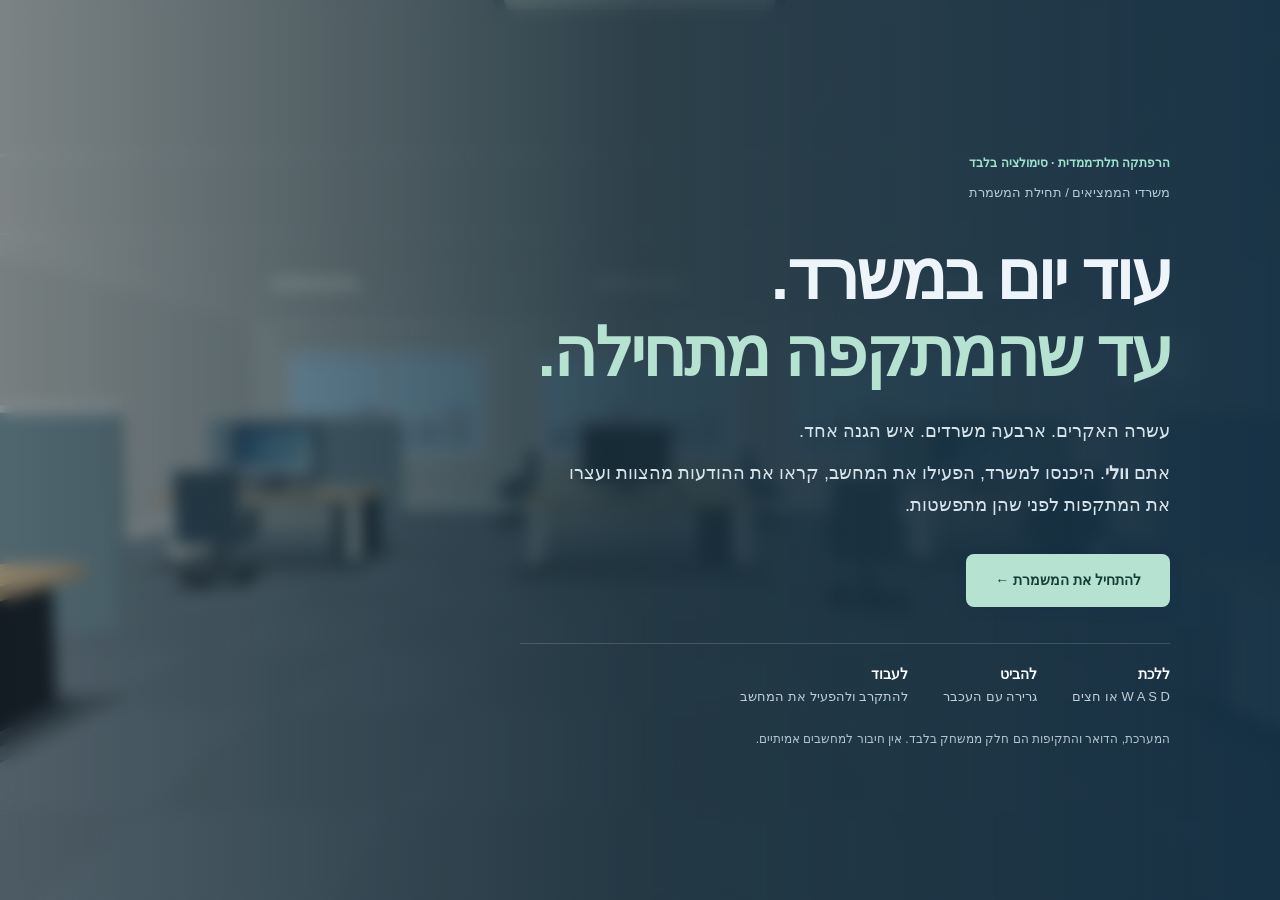
==== commit 7fcd8001: "cybersecurity v1.2 שדרוג המשרד התלת־ממדי של וולי והחלפת ממשק המחשב במערכת הפעלה מדומה בעברית.  - תיק" ====
--- a/index.html
+++ b/index.html
@@ -1,28 +1,37 @@
-<!doctype html>
-<html lang="he" dir="rtl">
-<head>
-  <meta charset="utf-8"><meta name="viewport" content="width=device-width,initial-scale=1,viewport-fit=cover">
-  <meta name="theme-color" content="#071321"><title>וולי | קו ההגנה האחרון</title>
-  <style>
-:root{color-scheme:dark;--ink:#f0f8fb;--muted:#a7bac5;--mint:#81efd3;--line:#7298a734;--amber:#f0c989;--red:#ff9b92}*{box-sizing:border-box}body{margin:0;background:#07131d;font-family:Arial,'Segoe UI',sans-serif;color:var(--ink)}button{font:inherit;cursor:pointer}button:focus-visible{outline:3px solid #fff;outline-offset:4px}button:disabled{cursor:not-allowed;opacity:.45}#game,#world{position:fixed;inset:0;width:100%;height:100%}#world{display:block;touch-action:none}.scene-vignette{position:fixed;inset:0;pointer-events:none;background:linear-gradient(180deg,#020b16a8,transparent 28%,transparent 70%,#020b16be),radial-gradient(ellipse at center,transparent 30%,#0209127a)}.hidden{display:none!important}.overlay{position:fixed;inset:0;z-index:5;display:grid;place-items:center;padding:20px;overflow:auto;background:#030a13d9;backdrop-filter:blur(10px)}.intro{background:linear-gradient(100deg,#030c17f5 20%,#071b29dd 65%,#071b29bb)}.intro-card{width:min(1120px,100%);padding:32px 12px}.intro-top{display:flex;justify-content:space-between;gap:15px;border-bottom:1px solid var(--line);padding-bottom:24px}.eyebrow{font-size:12px;letter-spacing:.05em;color:var(--mint);font-weight:700}.live-dot{display:inline-block;width:8px;height:8px;background:#7df0d1;border-radius:50%;box-shadow:0 0 0 5px #7df0d124;vertical-align:middle;margin-left:9px;animation:pulse 2.5s infinite}.chapter{color:#92a9b4;font-size:12px}.story-layout{display:grid;grid-template-columns:1fr 330px;gap:8vw;align-items:center;padding-top:70px}.story-label{color:var(--amber);font-size:14px;font-weight:bold}.story-layout h1{font-size:clamp(47px,6.5vw,84px);line-height:1.08;letter-spacing:-.04em;margin:18px 0 24px}.story-layout h1 em{font-style:normal;color:var(--mint);text-shadow:0 0 48px #6ee8ca55}.story-copy{font-size:17px;line-height:1.8;color:#c2d1d9;max-width:640px}.story-copy strong{color:white}.intro-actions{display:flex;align-items:center;gap:20px;flex-wrap:wrap;margin-top:32px}.primary,.ghost{min-height:48px;border-radius:9px;padding:12px 20px;font-weight:700;transition:transform .2s,box-shadow .2s,background .2s}.primary{border:1px solid #99f7dd;background:var(--mint);color:#072620;box-shadow:0 5px 25px #46ddbc36}.primary:hover:not(:disabled){background:#b5ffe9;transform:translateY(-2px);box-shadow:0 8px 30px #46ddbc5e}.large{padding:15px 26px;min-height:54px}.primary span{margin-right:12px}.ghost{background:#0b2232e8;color:white;border:1px solid #86a5ad77}.ghost:hover{background:#204051}.simulation-note{font-size:13px;color:#98abb5}.brief{padding:25px;border:1px solid #6da8a760;border-radius:16px;background:linear-gradient(150deg,#1a3c48d9,#102331e6);box-shadow:0 20px 75px #0007;position:relative;overflow:hidden}.brief:before{content:'';position:absolute;inset:0;background:linear-gradient(125deg,transparent 50%,#8dffe815);pointer-events:none}.brief-icon{display:grid;place-items:center;width:56px;height:56px;border:1px solid #80e6cc80;color:var(--mint);font-size:38px;border-radius:14px;margin-bottom:20px}.brief h2{font-size:23px;margin:8px 0 22px}.brief-row{display:flex;justify-content:space-between;gap:10px;padding:11px 0;border-bottom:1px solid #ffffff16;font-size:13px;color:var(--muted)}.brief-row b{color:#eaf8f6}.brief-tip{color:#b5d4ce;font-size:13px;line-height:1.7;padding-top:20px}.hud{position:absolute;inset:0;pointer-events:none}.hud button{pointer-events:auto}.topbar{display:flex;justify-content:space-between;align-items:center;gap:12px;padding:21px 30px}.identity{display:flex;align-items:center;gap:10px}.identity b,.identity small{display:block}.identity b{font-size:15px}.identity small{font-size:11px;color:#aec6ca;margin-top:3px}.logo{display:grid;place-items:center;width:38px;height:38px;border:1px solid #89edd090;border-radius:10px;color:var(--mint);font-size:25px;background:#0b2734bd}.top-status{font-size:12px;color:#d4eae6;background:#0a222cdd;border:1px solid #77bbac55;padding:9px 13px;border-radius:30px}.mission-panel{position:absolute;top:100px;right:30px;width:265px;padding:17px;background:#0b1e2dea;border:1px solid #6f9da154;border-radius:12px;box-shadow:0 15px 50px #0005}.mission-panel strong{display:block;margin:10px 0 4px}.mission-panel p{font-size:13px;line-height:1.6;color:#b6c8cc;margin:0 0 14px}.mission-count{display:flex;justify-content:space-between;color:#a9c0c2;font-size:12px}.mission-count b{color:var(--mint)}.bar{height:5px;border-radius:8px;background:#34494f;margin-top:8px;overflow:hidden}.bar span{display:block;width:0;height:100%;background:var(--mint);transition:width .35s}.target{position:absolute;top:50%;left:50%;width:20px;height:20px;transform:translate(-50%,-50%);opacity:.8}.target i{position:absolute;background:#dafdf5}.target i:first-child{width:2px;height:14px;top:3px;left:9px}.target i:last-child{height:2px;width:14px;left:3px;top:9px}.hud-bottom{position:absolute;bottom:24px;left:30px;right:30px;display:flex;align-items:end;justify-content:space-between;gap:16px}.control-help{font-size:12px;color:#d1dfdf;background:#0b1e2de0;border:1px solid var(--line);border-radius:10px;padding:12px 15px;max-width:310px}.control-help b,.control-help span{display:block}.control-help span{color:#a6bec3;line-height:1.5;margin-top:3px}.hud-actions{display:flex;gap:10px}kbd{font:inherit;font-size:11px;color:#b2f9e7;border:1px solid #658e83;border-radius:5px;padding:2px 5px;margin-right:8px;background:#16483c}.touch-controls{display:none}.terminal-window{width:min(1080px,100%);max-height:min(840px,94vh);overflow:auto;background:#0c1b2a;border:1px solid #6da8a56e;border-radius:17px;box-shadow:0 30px 100px #000b;animation:appear .3s ease}.terminal-header{display:flex;justify-content:space-between;align-items:center;padding:22px 28px;border-bottom:1px solid var(--line);background:#122b3b}.terminal-header h2{font-size:24px;margin:5px 0 0}.close{border:1px solid #6f929c66;background:#0e2231;color:#d5eeee;border-radius:8px;width:42px;height:42px;font-size:26px}.terminal-grid{display:grid;grid-template-columns:minmax(0,1fr) 300px}.terminal-main{padding:30px}.alert-head{display:flex;align-items:center;justify-content:space-between;gap:12px;color:#a5c1c5;font-size:12px}.alert-badge{color:#ffc18e;background:#ad6d321f;border:1px solid #d9a25f66;border-radius:30px;padding:5px 10px}.terminal-main h3{font-size:29px;margin:22px 0 10px}.attack-story{font-size:16px;line-height:1.8;color:#c0d2d7;margin:0 0 25px}.prompt-label{font-weight:bold;font-size:14px;color:#def5ef;margin-bottom:10px}.choices{display:grid;gap:9px}.choice{display:flex;align-items:center;gap:12px;width:100%;text-align:right;border:1px solid #4e6a76;background:#102635;color:#e9f6f3;border-radius:9px;padding:13px;min-height:52px;transition:transform .2s,border-color .2s,background .2s}.choice:hover:not(:disabled){border-color:var(--mint);background:#163d41;transform:translateX(-3px)}.choice b{display:grid;place-items:center;width:27px;height:27px;flex-shrink:0;border-radius:7px;background:#83ebd21a;color:var(--mint);font-size:12px}.choice.correct{border-color:#76e8c3;background:#174a3d}.choice.wrong{border-color:#f08c88;background:#512e36}.choice:disabled{cursor:default}.feedback{min-height:27px;margin:16px 0 8px;font-weight:bold;line-height:1.6;font-size:14px}.feedback.good{color:#91f1d1}.feedback.bad{color:var(--red)}.terminal-side{border-right:1px solid var(--line);padding:28px 22px;background:#0a1825}.side-heading{display:flex;justify-content:space-between;align-items:center;font-weight:bold}.side-heading b{font-size:11px;color:var(--mint)}.terminal-side p{color:#aec1c4;font-size:13px;line-height:1.6}.offices{display:grid;gap:15px;margin-top:24px}.office-label{display:flex;justify-content:space-between;font-size:13px;color:#d1e3e2}.office-label b{color:var(--mint)}.office-label b.low{color:var(--red)}.office-bar{height:5px;background:#29414a;border-radius:5px;margin-top:6px;overflow:hidden}.office-bar span{display:block;height:100%;background:var(--mint);transition:width .35s}.office-bar span.low{background:var(--red)}.log{border-top:1px solid var(--line);margin-top:25px;padding-top:20px;font-size:13px}.log ol{padding:0 17px 0 0;color:#a8c0c1;line-height:1.7}.disclaimer{font-size:12px;color:#9fbab9;line-height:1.6;border-right:2px solid #5fb49b;padding-right:9px}.ending-card{width:min(550px,100%);padding:40px;text-align:center;background:linear-gradient(140deg,#173847,#0b1b28);border:1px solid #6faea36b;border-radius:18px;box-shadow:0 30px 100px #0008}.ending-icon{font-size:60px;color:var(--mint)}.ending-card h2{font-size:34px;margin:12px 0}.ending-card p{color:#bcd0d3;line-height:1.8}.ending-stats{display:flex;justify-content:center;gap:55px;margin:25px 0}.ending-stats b,.ending-stats span{display:block}.ending-stats b{color:var(--mint);font-size:22px}.ending-stats span{color:#a7bdc2;font-size:12px}@keyframes pulse{50%{box-shadow:0 0 0 9px #7df0d108,0 0 18px #7df0d1}}@keyframes appear{from{opacity:0;transform:translateY(10px)}to{opacity:1;transform:translateY(0)}}@media(max-width:760px){.overlay{align-items:start}.intro-card{padding:12px 0}.story-layout{grid-template-columns:1fr;gap:30px;padding-top:32px}.story-layout h1{font-size:46px}.brief{padding:20px}.topbar{padding:14px}.top-status{font-size:11px}.mission-panel{right:14px;top:75px;width:220px;padding:13px}.hud-bottom{left:14px;right:14px;bottom:15px}.control-help{display:none}.hud-actions{width:100%;justify-content:flex-end}.touch-controls{position:absolute;bottom:78px;left:14px;display:flex;gap:6px;pointer-events:auto}.touch-controls button{width:46px;height:46px;border:1px solid #8cdcc488;background:#0a2635df;color:white;border-radius:10px;font-size:20px;touch-action:none}.terminal-window{max-height:none}.terminal-grid{grid-template-columns:1fr}.terminal-main{padding:22px}.terminal-side{border-right:0;border-top:1px solid var(--line)}.terminal-header{padding:18px}.terminal-main h3{font-size:24px}.ending-card{margin:auto;padding:28px}.ending-stats{gap:25px}}@media(prefers-reduced-motion:reduce){*,*::before,*::after{animation-duration:.01ms!important;animation-iteration-count:1!important;transition-duration:.01ms!important;scroll-behavior:auto!important}}
-
-</style>
-</head>
-<body>
-<main id="game" aria-label="משחק הגנת סייבר תלת־ממדי">
-  <canvas id="world" aria-label="מבט תלת־ממדי ממשרד האבטחה"></canvas>
-  <div class="scene-vignette" aria-hidden="true"></div>
-  <div id="hud" class="hud hidden">
-    <header class="topbar"><div class="identity"><span class="logo">◈</span><span><b>קו ההגנה האחרון</b><small>תפקיד: וולי · מגן המשרדים</small></span></div><div class="top-status"><span class="live-dot"></span><span id="hud-state">המערכת ממתינה</span></div></header>
-    <div class="mission-panel"><span class="eyebrow">המשימה הנוכחית</span><strong id="mission-title">להגיע לעמדת ההגנה</strong><p id="mission-description">גשו אל המחשב כדי להתחיל להגן על המשרדים.</p><div class="mission-count"><span>איומים שנבלמו</span><b id="counter" dir="ltr">0 / 10</b></div><div class="bar"><span id="counter-bar"></span></div></div>
-    <div class="target" aria-hidden="true"><i></i><i></i></div>
-    <div class="hud-bottom"><div class="control-help"><b>שליטה בתנועה</b><span>השתמשו במקשי החצים או במקשי התנועה. גררו כדי להביט סביב.</span></div><div class="hud-actions"><button id="approach" class="ghost">ללכת לעמדה</button><button id="interact" class="primary" disabled>פתיחת המחשב <kbd>ק</kbd></button></div></div>
-    <div class="touch-controls" aria-label="כפתורי תנועה"><button data-move="left" aria-label="הסתובבות שמאלה">↶</button><button data-move="forward" aria-label="תנועה קדימה">↑</button><button data-move="back" aria-label="תנועה אחורה">↓</button><button data-move="right" aria-label="הסתובבות ימינה">↷</button></div>
-  </div>
-  <section id="intro" class="overlay intro" aria-labelledby="intro-title"><div class="intro-card"><div class="intro-top"><span class="eyebrow"><span class="live-dot"></span> סימולציה · הרפתקת סייבר</span><span class="chapter">פרק ראשון / 01</span></div><div class="story-layout"><div><div class="story-label">המשמרת שלך מתחילה עכשיו</div><h1 id="intro-title">כל המשרדים<br><em>סומכים עליך.</em></h1><p class="story-copy">קבוצה של עשרה האקרים עומדת לתקוף את משרדי הממציאים. אתם משחקים בתור <strong>וולי</strong>, איש ההגנה שאחראי לעצור אותם לפני שהמערכות ייפגעו.</p><p class="story-copy">היכנסו למשרד, גשו למחשב ההגנה, וגלו איך להגיב לכל מתקפה.</p><div class="intro-actions"><button id="start" class="primary large">כניסה למשמרת <span>←</span></button><span class="simulation-note">הכול מדומה. אין מתקפות אמיתיות.</span></div></div><aside class="brief"><span class="brief-icon">◈</span><span class="eyebrow">תיק משימה</span><h2>להגן על המשרדים</h2><div class="brief-row"><span>תפקיד</span><b>וולי, מגן סייבר</b></div><div class="brief-row"><span>איומים צפויים</span><b>10 מתקפות מדומות</b></div><div class="brief-row"><span>מטרה</span><b>לשמור על כל המשרדים</b></div><div class="brief-tip">ניתן להתקרב עם מקשי התנועה או לבחור בכפתור ״ללכת לעמדה״.</div></aside></div></div></section>
-  <section id="terminal" class="overlay hidden" aria-label="מחשב ההגנה"><div class="terminal-window"><header class="terminal-header"><div><span class="eyebrow">◈ עמדת ההגנה של וולי</span><h2>מרכז הבקרה</h2></div><button id="close-terminal" class="close" aria-label="סגירת המחשב וחזרה למשרד">×</button></header><div class="terminal-grid"><div class="terminal-main"><div class="alert-head"><span class="alert-badge">● התראה מדומה</span><span id="attack-count"></span></div><h3 id="attack-title"></h3><p id="attack-story" class="attack-story"></p><div class="prompt-label">איך וולי צריך להגיב?</div><div id="choices" class="choices"></div><div id="feedback" class="feedback" role="status" aria-live="polite"></div><button id="next" class="primary hidden">להתראה הבאה ←</button></div><aside class="terminal-side"><div class="side-heading"><span>מצב המשרדים</span><b>● סימולציה</b></div><p>החלטות שגויות מורידות את רמת ההגנה של המשרד שבסכנה.</p><div id="offices" class="offices"></div><div class="log"><b>יומן פעילות</b><ol id="log" aria-live="polite"></ol></div><div class="disclaimer">כל האירועים והפעולות במשחק מדומים בלבד.</div></aside></div></div></section>
-  <section id="ending" class="overlay hidden" aria-labelledby="ending-title"><div class="ending-card"><div id="ending-icon" class="ending-icon">✦</div><span id="ending-tag" class="eyebrow"></span><h2 id="ending-title"></h2><p id="ending-text"></p><div class="ending-stats"><div><b id="ending-blocked" dir="ltr">0 / 10</b><span>איומים שנבלמו</span></div><div><b id="ending-health">0%</b><span>הגנת המשרדים</span></div></div><button id="restart" class="primary large">משחק חדש ←</button></div></section>
-  <div id="webgl-error" class="overlay hidden"><div class="ending-card"><h2>לא הצלחנו להפעיל את התלת־ממד</h2><p>נסו לפתוח את המשחק בגרסה עדכנית של הדפדפן ולהפעיל האצת חומרה.</p></div></div>
+<!doctype html>
+<html lang="he" dir="rtl">
+<head><meta charset="utf-8"><meta name="viewport" content="width=device-width,initial-scale=1,viewport-fit=cover"><meta name="theme-color" content="#233e51"><meta name="game-version" content="office-os-2"><title>וולי | המשמרת במשרד</title><style>
+:root{font-family:'Segoe UI',Arial,sans-serif;color:#edf5fa;background:#1d2d37;--blue:#2563c7;--ink:#203246;--muted:#607185;--line:#dbe2ea;--green:#176b53;--mint:#9ee3ce;--radius:12px;color-scheme:light}*{box-sizing:border-box}body{margin:0}button,input{font:inherit}button{cursor:pointer;touch-action:manipulation}button:disabled{cursor:default;opacity:.55}button:focus-visible,input:focus-visible{outline:3px solid #4ca8ff;outline-offset:3px}button{transition:background .16s,transform .16s}button:active:not(:disabled){transform:translateY(1px)}svg{width:24px;height:24px;fill:none;stroke:currentColor;stroke-width:1.6;stroke-linecap:round;stroke-linejoin:round;flex-shrink:0}.sprite{position:absolute;width:0;height:0;overflow:hidden}.hidden{display:none!important}#game,#world{position:fixed;inset:0;width:100%;height:100%}#world{display:block;touch-action:none;outline:none}.hud{position:absolute;inset:0;pointer-events:none}.hud button{pointer-events:auto}.topbar{display:flex;justify-content:space-between;align-items:center;padding:24px 30px;background:linear-gradient(#162633a1,transparent)}.brand{display:flex;align-items:center;gap:12px;text-shadow:0 1px 5px #0008}.brand svg{width:35px;height:35px}.brand b,.brand small{display:block}.brand b{font-size:16px}.brand small{font-size:12px;opacity:.85;margin-top:3px}.status-pill{display:flex;align-items:center;gap:10px;font-size:12px;background:#203443e8;border:1px solid #ffffff30;border-radius:30px;padding:10px 14px}.status-pill i,.monitor-top i{width:6px;height:6px;display:inline-block;border-radius:50%;background:#9ee3ce}.status-pill b{border-right:1px solid #ffffff40;padding-right:10px}.mission{position:absolute;right:30px;top:106px;width:240px;padding:18px;border:1px solid #ffffff2b;border-radius:12px;background:#203443e8;box-shadow:0 8px 25px #172c4020}.eyebrow{font-size:12px;font-weight:650;color:var(--mint)}.mission h2{font-size:17px;margin:10px 0 6px}.mission p{font-size:13px;line-height:1.65;color:#cbd9e4;margin:0 0 15px}.progress{background:#ffffff20;height:3px;border-radius:5px;overflow:hidden}.progress span{display:block;background:var(--mint);height:100%;width:0;transition:width .25s}.crosshair{position:absolute;top:50%;left:50%;width:5px;height:5px;border-radius:50%;background:#fff9;box-shadow:0 0 2px 1px #0006}.interaction-hint{position:absolute;bottom:115px;left:50%;transform:translateX(-50%);padding:10px 20px;border-radius:30px;white-space:nowrap;background:#152d40df;font-size:13px}.hud-bottom{position:absolute;bottom:24px;left:30px;right:30px;display:flex;justify-content:space-between;align-items:end;gap:15px}.controls-note{background:#203443e8;border:1px solid #ffffff26;border-radius:10px;padding:12px 16px;font-size:12px;line-height:1.8}.controls-note b,.controls-note span{display:block}.controls-note span{color:#c6d6e1}.hud-buttons{display:flex;gap:8px}.primary,.secondary{border-radius:8px;min-height:46px;padding:11px 18px;border:1px solid transparent;font-weight:650;font-size:14px}.primary{background:var(--blue);color:white;box-shadow:0 4px 12px #142b5420}.primary:hover:not(:disabled){background:#194fa9}.secondary{color:#fff;background:#203443ed;border-color:#ffffff40}.secondary:hover{background:#36546a}.large{min-height:53px;padding:15px 28px}.touch-controls{display:none}.overlay{position:fixed;inset:0;z-index:10;display:grid;place-items:center;padding:28px;background:#172934a6;backdrop-filter:blur(8px);overflow:auto}.intro{background:linear-gradient(270deg,#142f43f5 0%,#182f3bd9 50%,#142b3b44)}.intro-card{max-width:1100px;width:100%;padding:50px 20px}.chapter-line{color:#b6cbd7;font-size:13px;margin-top:14px}.intro h1{font-size:clamp(38px,5.2vw,72px);font-weight:600;line-height:1.16;letter-spacing:-.04em;margin:38px 0 22px}.intro h1 em{font-style:normal;color:#b5e2d1}.intro p{font-size:18px;color:#d6e3ea;line-height:1.8;max-width:610px;margin:10px 0}.intro .primary{margin-top:22px;background:#b5e2d1;color:#163d36}.intro .primary:hover{background:#d0f1e5}.intro-guide{display:flex;gap:35px;margin:36px 0 25px;padding-top:22px;border-top:1px solid #ffffff26;max-width:650px;font-size:13px;color:#bfced8}.intro-guide b{display:block;color:#fff;font-size:14px;margin-bottom:7px}.intro small{font-size:12px;color:#b1c4d0}.computer-overlay{background:#0e1726b8;z-index:20;padding:22px}.monitor{width:min(1440px,100%);height:min(940px,calc(100dvh - 44px));display:flex;flex-direction:column;background:#171c22;border:1px solid #697079;border-radius:18px;padding:9px 9px 0;box-shadow:0 35px 100px #0009}.monitor-top{display:flex;align-items:center;justify-content:space-between;gap:12px;padding:2px 12px 10px;color:#b8c2ce;font-size:11px;min-height:48px}.monitor-top span:first-child{color:#eef4fa}.monitor-top i{margin-left:7px}.monitor-exit{border:1px solid #ffffff30;color:white;background:#2d3743;padding:9px 12px;border-radius:6px;min-height:36px}.display{position:relative;flex:1;min-height:0;overflow:hidden;border:1px solid #070d14;border-radius:5px}.monitor-chin{display:flex;justify-content:center;align-items:center;position:relative;height:25px;font-size:10px;color:#97a3ad}.monitor-chin i{position:absolute;left:18px;width:4px;height:4px;border-radius:50%;background:#b5e2d1}.desktop{position:absolute;inset:0;background:linear-gradient(135deg,#113249,#386e8f 50%,#79a1ad);overflow:hidden}.wallpaper-art{position:absolute;left:-10%;bottom:5%;width:90%;height:90%;border:85px solid #b7dbe72e;border-radius:50% 60% 35% 60%;transform:rotate(-28deg);box-shadow:0 0 0 85px #b7dbe716,0 0 0 170px #b7dbe70d}.desktop-greeting{position:absolute;left:12%;top:25%;text-align:right;color:#e2f1f7;text-shadow:0 2px 15px #112f4820}.desktop-greeting span{font-size:14px}.desktop-greeting h2{font-size:clamp(35px,4.6vw,65px);line-height:1.15;font-weight:350;letter-spacing:-2px;margin:18px 0}.desktop-greeting p{font-size:13px;color:#d5e7ee}.desktop-icons{position:absolute;top:25px;right:24px;display:grid;gap:13px}.desktop-icons>button{display:flex;align-items:center;flex-direction:column;gap:7px;width:106px;color:white;border:1px solid transparent;background:transparent;border-radius:7px;padding:8px 4px;font-size:12px;text-shadow:0 1px 3px #1235}.desktop-icons>button:hover{background:#ffffff20;border-color:#ffffff50}.app-icon{position:relative;display:grid;place-items:center;width:49px;height:49px;box-shadow:0 5px 15px #14314c2a;border:1px solid #ffffff50;border-radius:12px}.app-icon svg{width:28px;height:28px}.blue{background:linear-gradient(#70baf0,#216cb5)}.green{background:linear-gradient(#64b9a1,#287566)}.gold{background:linear-gradient(#f0cd7c,#b78a3c)}.gray{background:linear-gradient(#b1bbc7,#667685)}.mail-badge{position:absolute;top:-4px;right:-4px;background:#a82d45;border:2px solid #dfebf3;color:white;min-width:20px;height:20px;border-radius:10px;font-size:10px;display:grid;place-items:center;text-shadow:none}.notification{position:absolute;bottom:76px;left:22px;display:flex;gap:12px;align-items:center;max-width:410px;background:#f7fbfff2;color:var(--ink);border:1px solid #fff;border-radius:11px;padding:18px;box-shadow:0 8px 30px #11334740;font-size:13px}.notification>svg{color:var(--blue)}.notification p{margin:5px 0 0;color:var(--muted);font-size:12px;line-height:1.5}.notification button,.evidence-strip button{border:0;color:var(--blue);background:transparent;font-weight:600;min-height:40px;white-space:nowrap}.taskbar{position:absolute;bottom:0;left:0;right:0;height:56px;display:flex;align-items:center;padding:6px 15px;gap:8px;background:#eaf2f5ed;color:#25465e;box-shadow:0 -1px 0 #ffffff70;z-index:4;backdrop-filter:blur(18px)}.taskbar button{width:43px;height:42px;display:grid;place-items:center;background:transparent;color:#2e5c7f;border:0;border-radius:6px;position:relative}.taskbar button:hover,.taskbar button.active{background:#fff9}.taskbar button.active:after{content:'';position:absolute;bottom:1px;height:3px;width:18px;background:#3979ad;border-radius:2px}.taskbar .mail-badge{top:0;right:1px}.taskbar-divider{height:25px;border-right:1px solid #b8cbd6;margin:0 4px}.taskbar-spacer{flex:1}.local-indicator{font-size:11px;color:#276349}.taskbar time{font-size:13px;font-variant-numeric:tabular-nums;margin-right:12px;direction:ltr}.start-menu{position:absolute;right:12px;bottom:68px;width:270px;padding:16px;background:#f2f6faf5;color:var(--ink);z-index:5;border:1px solid #fff;border-radius:12px;box-shadow:0 10px 40px #1235;display:grid;gap:4px}.start-menu b{padding:10px 8px 16px;font-size:14px}.start-menu button{background:transparent;border:0;text-align:right;color:var(--ink);padding:12px;border-radius:6px}.start-menu button:hover{background:#dce8f4}.start-menu #power-off{border-top:1px solid #cdd8e3;border-radius:0;margin-top:8px;color:#994249}.app-window{position:absolute;inset:24px 150px 78px 28px;z-index:2;display:flex;flex-direction:column;color:var(--ink);background:#f9fbfd;border:1px solid #fff;border-radius:10px;overflow:hidden;box-shadow:0 18px 65px #082b4b60;animation:window-in .2s ease}.app-window.maximized{inset:0 0 56px;border-radius:0}.window-titlebar{display:flex;justify-content:space-between;align-items:center;min-height:48px;flex-shrink:0;background:#e9eef5;border-bottom:1px solid #cfd9e4;padding:0 12px 0 0;user-select:none}.window-titlebar>div{display:flex;align-items:center;gap:9px}.window-titlebar svg{width:18px;height:18px;color:#3973a5}.window-titlebar h2{font-size:13px;margin:0;font-weight:600}.window-controls{align-self:stretch;gap:0!important;direction:ltr}.window-controls button{width:43px;border:0;border-radius:0;background:transparent;color:#4c5d6f;font-size:21px}.window-controls button:hover{background:#d6dfe9}#close-app:hover{background:#bf3c4c;color:#fff}.app-content{flex:1;min-height:0;overflow:auto;background:#fff}.mail-toolbar{display:flex;justify-content:space-between;align-items:center;gap:14px;min-height:83px;padding:16px 22px;border-bottom:1px solid var(--line)}.mail-toolbar>b{font-size:20px;white-space:nowrap}.mail-toolbar>b span{font-size:12px;background:#e5edf8;color:#325f98;border-radius:20px;padding:3px 7px;margin-right:7px}.search-label{display:flex;align-items:center;gap:8px}.search-label span{font-size:11px;color:#5b6f82}.search-label input{min-width:0;width:210px;padding:10px 12px;border:1px solid #cdd8e4;background:#f8fafc;border-radius:6px;font-size:13px}.mail-layout{display:grid;grid-template-columns:265px minmax(0,1fr);height:calc(100% - 83px)}.mail-list{overflow:auto;background:#f6f8fb;border-left:1px solid var(--line);padding:6px}.mail-item{display:block;position:relative;text-align:right;width:100%;border:1px solid transparent;border-bottom-color:#e1e7ef;padding:18px 14px;background:transparent;border-radius:6px;color:var(--ink)}.mail-item:hover{background:#eaf0f7}.mail-item.selected{border-color:#b8cfe9;background:#e5effb}.mail-item.unread:before{content:'';position:absolute;top:23px;left:12px;width:6px;height:6px;border-radius:50%;background:var(--blue)}.mail-item b,.mail-item span,.mail-item small{display:block}.mail-item b{font-size:12px;color:#567087;font-weight:500;margin-bottom:6px}.mail-item span{font-size:14px;font-weight:600;margin-bottom:8px;line-height:1.5}.mail-item small{font-size:11px;color:#77889b}.mail-empty{padding:20px;line-height:1.7;color:var(--muted)}.mail-detail{overflow:auto;padding:30px;outline:none}.mail-tag{font-size:11px;font-weight:600;color:#36648f;display:inline-block;border:1px solid #d0deec;padding:4px 8px;border-radius:5px}.mail-detail h3{font-size:24px;margin:18px 0;line-height:1.4}.sender-line{display:flex;align-items:center;gap:12px;padding-bottom:22px;margin-bottom:25px;border-bottom:1px solid var(--line)}.avatar{display:grid;place-items:center;border-radius:50%;width:38px;height:38px;background:#dceaf8;color:#33618d;font-weight:600}.sender-line b,.sender-line small{display:block}.sender-line b{font-size:13px}.sender-line small{font-size:11px;color:#6b7e91;margin-top:4px}.mail-body{font-size:15px;line-height:1.9;white-space:pre-line;max-width:650px}.mail-detail .primary{margin-top:22px}.mail-signature{font-size:13px;color:#6b8091;margin-top:30px;border-top:1px solid var(--line);padding-top:18px}.defense-layout{display:grid;grid-template-columns:minmax(0,1fr) 230px;min-height:100%}.incident{padding:26px}.incident-top{display:flex;justify-content:space-between;align-items:center;font-size:12px;color:#65778a;gap:10px}.alert-badge{background:#fff1df;border:1px solid #f2d8ad;color:#8c5316;padding:5px 9px;border-radius:5px}.incident h3{font-size:26px;margin:22px 0 12px}.incident>p{line-height:1.85;font-size:15px;color:#566a7e}.evidence-strip{display:flex;align-items:center;gap:10px;background:#eff5fb;border:1px solid #d9e5f1;border-radius:7px;padding:8px 12px;color:#51728f;font-size:12px;margin:18px 0}.evidence-strip svg{width:19px;height:19px}.evidence-strip span{flex:1}.incident h4{font-size:14px;margin:22px 0 12px}.choices{display:grid;gap:9px}.choice{display:flex;align-items:center;gap:12px;width:100%;text-align:right;background:#fff;border:1px solid #cad6e2;border-radius:7px;padding:13px;color:#293d51;min-height:51px;font-size:14px;line-height:1.5}.choice:hover:not(:disabled){background:#edf4fd;border-color:#78a6d4}.choice b{display:grid;place-items:center;flex-shrink:0;width:25px;height:25px;border-radius:5px;background:#eaf0f7;font-size:12px;color:#536e89}.choice.wrong{background:#fff0f0;border-color:#d38990;color:#893742;opacity:1}.choice.correct{background:#e6f6ef;border-color:#67a88d;color:#21654a;opacity:1}.feedback{min-height:20px;font-size:14px!important}.feedback.good{color:#216b4d!important}.feedback.bad{color:#9f3744!important}.defense-side{padding:26px 20px;background:#f1f5f9;border-right:1px solid var(--line)}.defense-side .eyebrow,.settings-content .eyebrow{color:#52718e}.office{margin-top:20px}.office-label{display:flex;justify-content:space-between;font-size:12px;gap:8px}.office-label b{color:#2b745b}.office-bar{height:5px;background:#d8e2e9;border-radius:6px;overflow:hidden;margin-top:8px}.office-bar span{display:block;height:100%;background:#4c9c7e;transition:width .2s}.office-bar .low{background:#bc5262}.office-label .low{color:#a43848}.defense-side h4{font-size:13px;border-top:1px solid var(--line);margin:30px 0 12px;padding-top:20px}.defense-side ol{padding-right:15px;color:#62788b;line-height:1.8;font-size:12px}.local-note{font-size:11px;line-height:1.7;color:#617d8c;border-right:2px solid #8cafbf;padding-right:9px}.document{max-width:760px;margin:30px auto;padding:35px 45px;background:#fff;border:1px solid #dce3ea;box-shadow:0 5px 20px #1f374508}.document-label{font-size:12px;color:#637c93}.document h3,.settings-content h3{font-size:28px;line-height:1.4}.document p,.document li{font-size:15px;line-height:1.9;color:#5c7186}.document-stamp{border-top:1px solid #d5dfe8;padding-top:20px;margin-top:30px;font-size:12px;color:#7691a1}#app-files{background:#edf1f6;padding:0 20px}.settings-content{padding:36px;max-width:700px}.settings-content label{display:flex;align-items:center;gap:16px;margin:30px 0;font-size:15px}.settings-content input[type=range]{flex:1;min-width:80px;accent-color:#326ab8}.settings-content input[type=checkbox]{width:20px;height:20px;accent-color:#326ab8}.settings-content p{font-size:14px;line-height:1.8;color:#657c90}.boot{position:absolute;inset:0;z-index:10;background:#172c42;color:#e2f1f7;display:flex;align-items:center;justify-content:center;flex-direction:column;gap:14px}.boot svg{width:54px;height:54px;color:#a4d5f3}.boot h2{font-size:28px;font-weight:400}.boot p{font-size:13px;color:#b9cbda}.spinner{width:23px;height:23px;border:2px solid #ffffff30;border-top-color:white;border-radius:50%;animation:spin 1s linear infinite}.ending-card{width:min(520px,100%);background:#1c364a;border:1px solid #ffffff30;border-radius:18px;padding:40px;text-align:center;box-shadow:0 30px 90px #0005}.ending-card h2{font-size:30px}.ending-card p{font-size:16px;line-height:1.8;color:#c1d5df}.ending-card .trophy{display:block;width:68px;height:68px;margin:25px auto;color:#b5e2d1}.ending-stats{display:flex;justify-content:center;gap:25px;margin:24px 0;font-size:20px;color:#b5e2d1}@keyframes spin{to{transform:rotate(360deg)}}@keyframes window-in{from{opacity:0;transform:translateY(8px) scale(.985)}to{opacity:1;transform:none}}.reduce-motion *{animation:none!important;transition:none!important}@media(prefers-reduced-motion:reduce){*,*:before,*:after{animation:none!important;transition:none!important}}@media(max-width:1000px){.app-window{inset:14px 130px 68px 14px}.defense-layout{grid-template-columns:1fr}.defense-side{border:0;border-top:1px solid var(--line)}#offices{display:grid;grid-template-columns:1fr 1fr;gap:0 20px}.mail-layout{grid-template-columns:205px minmax(0,1fr)}.mail-detail{padding:23px}.mail-toolbar{padding:14px}.search-label span{display:none}.search-label input{width:170px}.controls-note{max-width:290px}.hud-buttons{flex-wrap:wrap;justify-content:flex-end}.hud-buttons button{font-size:12px}.monitor-top>span:nth-child(2){display:none}}
+@media(max-width:680px){.topbar{padding:14px}.brand b{font-size:13px}.brand small{font-size:10px}.brand svg{width:27px}.status-pill{font-size:10px;padding:9px;gap:7px}.mission{top:80px;right:14px;width:194px;padding:12px}.mission h2{font-size:14px}.mission p{font-size:11px}.hud-bottom{bottom:16px;left:14px;right:14px}.controls-note{display:none}.hud-buttons{width:100%}#mouse-look{display:none}.touch-controls{display:flex;direction:ltr;position:absolute;bottom:78px;left:14px;gap:5px;pointer-events:auto}.touch-controls button{width:42px;height:44px;background:#203443eb;border:1px solid #ffffff50;border-radius:7px;color:white;font-size:20px;touch-action:none}.interaction-hint{bottom:135px;max-width:95%;font-size:11px;white-space:normal;text-align:center;width:270px}.overlay{padding:15px}.intro-card{padding:25px 5px}.intro h1{font-size:40px;margin-top:26px}.intro p{font-size:15px}.intro-guide{gap:20px;font-size:11px}.intro-guide b{font-size:12px}.intro small{font-size:11px}.computer-overlay{padding:3px}.monitor{height:99dvh;border-radius:9px;padding:4px 4px 0}.monitor-top{padding:0 6px 6px;font-size:10px;min-height:44px}.monitor-exit{font-size:11px}.monitor-chin{height:18px;font-size:8px}.desktop-icons{right:10px;top:18px;gap:8px}.desktop-icons>button{width:89px;font-size:11px}.app-icon{width:42px;height:42px}.desktop-greeting{left:7%;top:25%}.desktop-greeting h2{font-size:33px}.desktop-greeting span,.desktop-greeting p{font-size:11px}.notification{left:10px;right:10px;bottom:67px;padding:12px;gap:8px}.notification button{font-size:12px}.notification p{font-size:11px}.app-window{inset:8px 6px 64px;border-radius:8px}.window-titlebar{min-height:44px}.window-controls button{width:39px;min-height:44px}.mail-toolbar{flex-wrap:wrap;gap:10px;padding:14px;min-height:100px}.mail-toolbar>b{font-size:18px}.search-label{width:100%}.search-label input{width:100%}.mail-layout{height:calc(100% - 110px);grid-template-columns:1fr;grid-template-rows:155px minmax(0,1fr)}.mail-list{border-left:0;border-bottom:1px solid var(--line);padding:4px}.mail-item{padding:10px 12px}.mail-item b{margin-bottom:3px}.mail-item span{font-size:13px;margin-bottom:3px}.mail-detail{padding:20px}.mail-detail h3{font-size:21px}.mail-body{font-size:14px}.sender-line{margin-bottom:15px;padding-bottom:15px}.incident{padding:20px 16px}.incident h3{font-size:23px}.incident>p{font-size:14px}.evidence-strip{flex-wrap:wrap}.evidence-strip button{width:100%;text-align:right}.choice{font-size:13px;padding:11px;gap:9px}.taskbar{padding:6px 9px;gap:5px}.local-indicator{font-size:10px}.taskbar time{margin-right:4px;font-size:11px}.document{padding:23px 18px;margin:15px auto}.document h3,.settings-content h3{font-size:23px}.settings-content{padding:24px}.settings-content label{flex-wrap:wrap}.settings-content .check-row{flex-wrap:nowrap}.document li,.document p{font-size:14px}.ending-card{padding:26px}.ending-card h2{font-size:26px}}
+
+</style></head>
+<body>
+<svg class="sprite" xmlns="http://www.w3.org/2000/svg" aria-hidden="true"><symbol id="i-mail" viewBox="0 0 24 24"><rect x="3" y="5" width="18" height="14" rx="2"/><path d="m3 6 9 7 9-7"/></symbol><symbol id="i-shield" viewBox="0 0 24 24"><path d="m12 3 8 3v6c0 5-8 9-8 9s-8-4-8-9V6z"/><path d="m8 12 3 3 5-6"/></symbol><symbol id="i-folder" viewBox="0 0 24 24"><path d="M3 7V5h7l2 3h9v12H3z"/></symbol><symbol id="i-grid" viewBox="0 0 24 24"><rect x="3" y="3" width="7" height="7" rx="1"/><rect x="14" y="3" width="7" height="7" rx="1"/><rect x="3" y="14" width="7" height="7" rx="1"/><rect x="14" y="14" width="7" height="7" rx="1"/></symbol><symbol id="i-gear" viewBox="0 0 24 24"><circle cx="12" cy="12" r="4"/><path d="M12 2v4m0 12v4M2 12h4m12 0h4M5 5l3 3m8 8 3 3M5 19l3-3m8-8 3-3"/></symbol></svg>
+<main id="game"><canvas id="world" tabindex="0" aria-label="משרד תלת־ממדי. תנועה במקשי החצים או במקשי התנועה; גררו עם העכבר כדי להביט סביב."></canvas>
+<div id="hud" class="hud hidden">
+<header class="topbar"><div class="brand"><svg><use href="#i-shield"/></svg><span><b>קו ההגנה האחרון</b><small>משרדי הממציאים · וולי</small></span></div><span class="status-pill"><i></i> משמרת פעילה <b id="counter" dir="ltr">0 / 10</b></span></header>
+<aside class="mission"><span class="eyebrow">המשימה שלך</span><h2 id="mission-title">להגיע לעמדת המחשב</h2><p id="mission-description">המחשב של וולי נמצא על השולחן במרכז המשרד.</p><div class="progress"><span id="counter-bar"></span></div></aside>
+<div class="crosshair" aria-hidden="true"></div><div id="interaction-hint" class="interaction-hint hidden">המחשב של וולי · לחצו על מקש ק או על הכפתור</div>
+<div class="hud-bottom"><div class="controls-note"><b>תנועה: <bdi>W A S D</bdi> או חצים</b><span>גרירת עכבר: מבט סביב · מקש ק: מחשב · מקש ביטול: יציאה</span></div><div class="hud-buttons"><button id="mouse-look" class="secondary">שליטה בעכבר</button><button id="approach" class="secondary">לעמדת המחשב</button><button id="interact" class="primary" disabled>הפעלת המחשב</button></div></div>
+<div class="touch-controls" aria-label="תנועה ומבט"><button data-move="left" aria-label="תנועה שמאלה">←</button><button data-move="forward" aria-label="תנועה קדימה">↑</button><button data-move="back" aria-label="תנועה אחורה">↓</button><button data-move="right" aria-label="תנועה ימינה">→</button><button data-move="turnLeft" aria-label="מבט שמאלה">↶</button><button data-move="turnRight" aria-label="מבט ימינה">↷</button></div>
+</div>
+<section id="intro" class="overlay intro" aria-labelledby="intro-title"><div class="intro-card"><span class="eyebrow">הרפתקה תלת־ממדית · סימולציה בלבד</span><div class="chapter-line">משרדי הממציאים / תחילת המשמרת</div><h1 id="intro-title">עוד יום במשרד.<br><em>עד שהמתקפה מתחילה.</em></h1><p>עשרה האקרים. ארבעה משרדים. איש הגנה אחד.</p><p>אתם <strong>וולי</strong>. היכנסו למשרד, הפעילו את המחשב, קראו את ההודעות מהצוות ועצרו את המתקפות לפני שהן מתפשטות.</p><button id="start" class="primary large">להתחיל את המשמרת ←</button><div class="intro-guide"><span><b>ללכת</b><bdi>W A S D</bdi> או חצים</span><span><b>להביט</b>גרירה עם העכבר</span><span><b>לעבוד</b>להתקרב ולהפעיל את המחשב</span></div><small>המערכת, הדואר והתקיפות הם חלק ממשחק בלבד. אין חיבור למחשבים אמיתיים.</small></div></section>
+<section id="terminal" class="overlay computer-overlay hidden" role="dialog" aria-modal="true" aria-label="המחשב של וולי"><div class="monitor"><div class="monitor-top"><span><i></i> המחשב של וולי</span><span>מערכת משרד · סימולציה מקומית</span><button id="close-terminal" class="monitor-exit">חזרה למשרד ↗</button></div><div class="display">
+<div id="boot" class="boot hidden" role="status"><svg><use href="#i-grid"/></svg><h2>מערכת משרד</h2><span class="spinner"></span><p>מכינים את שולחן העבודה של וולי…</p></div>
+<div id="desktop" class="desktop hidden"><div class="wallpaper-art" aria-hidden="true"></div><div class="desktop-greeting"><span>ברוך הבא, וולי</span><h2>דברים גדולים<br>מתחילים כאן.</h2><p>משרדי הממציאים</p></div>
+<nav class="desktop-icons" aria-label="יישומי שולחן העבודה"><button data-app="mail"><span class="app-icon blue"><svg><use href="#i-mail"/></svg><b class="mail-badge">2</b></span>דואר</button><button data-app="defense"><span class="app-icon green"><svg><use href="#i-shield"/></svg></span>מרכז ההגנה</button><button data-app="files"><span class="app-icon gold"><svg><use href="#i-folder"/></svg></span>מסמכי המשרד</button><button data-app="settings"><span class="app-icon gray"><svg><use href="#i-gear"/></svg></span>הגדרות</button></nav>
+<div id="notification" class="notification"><svg><use href="#i-mail"/></svg><div><b>הודעה חדשה מהצוות</b><p id="notification-text">נועה שלחה לך תדריך למשמרת.</p></div><button id="read-notification">לקריאה</button></div>
+<section id="app-window" class="app-window hidden" aria-labelledby="app-title"><header class="window-titlebar"><div><svg id="app-title-icon"><use href="#i-mail"/></svg><h2 id="app-title">דואר</h2></div><div class="window-controls"><button id="minimize-app" aria-label="מזעור היישום">−</button><button id="maximize-app" aria-label="הגדלת היישום" aria-pressed="false">□</button><button id="close-app" aria-label="סגירת היישום">×</button></div></header>
+<div id="app-mail" class="app-content hidden"><div class="mail-toolbar"><b>דואר נכנס <span id="mail-total"></span></b><label class="search-label"><span>חיפוש בדואר</span><input id="mail-search" aria-label="חיפוש בדואר" type="search" placeholder="חיפוש הודעה או שולח" autocomplete="off"></label></div><div class="mail-layout"><nav id="mail-list" class="mail-list" aria-label="הודעות"></nav><article id="mail-detail" class="mail-detail" tabindex="-1"></article></div></div>
+<div id="app-defense" class="app-content hidden"><div class="defense-layout"><section class="incident"><div class="incident-top"><span class="alert-badge">אירוע מדומה</span><span id="attack-count"></span></div><h3 id="attack-title"></h3><p id="attack-story"></p><div class="evidence-strip"><svg><use href="#i-mail"/></svg><span>דיווח מצוות המשרד זמין בתיבת הדואר.</span><button data-app="mail">לפתיחת הדואר</button></div><h4>בחרו את פעולת ההגנה</h4><div id="choices" class="choices"></div><p id="feedback" class="feedback" role="status" aria-live="polite"></p><button id="next" class="primary hidden">לאירוע הבא ←</button></section><aside class="defense-side"><span class="eyebrow">מצב המשרדים</span><div id="offices"></div><h4>יומן פעילות</h4><ol id="log"></ol><p class="local-note">כל פעולה מתבצעת בסימולציה בלבד.</p></aside></div></div>
+<div id="app-files" class="app-content hidden"><div class="document"><span class="document-label">מסמכי המשרד / תדריך המשמרת</span><h3>ברוך הבא לצוות, וולי.</h3><p>אנחנו ממציאים כלים שעוזרים לאנשים. התפקיד שלך הוא לשמור על סביבת העבודה שלנו.</p><h4>מסלול המשמרת</h4><ol><li>בדקו הודעות בתיבת הדואר.</li><li>פתחו את מרכז ההגנה ובדקו את האירוע.</li><li>בחרו פעולה, קראו את המשוב והמשיכו לאירוע הבא.</li></ol><h4>ארבעת המשרדים</h4><p>מעבדת הממציאים · משרד התכנון · קבלת הפנים · משרד הפיתוח.</p><h4>כללי התרגיל</h4><p>פעולה שגויה מפחיתה 20 נקודות הגנה מהמשרד שבסכנה. בלמו את עשר המתקפות בלי שאף משרד יגיע לאפס.</p><div class="document-stamp">מסמך פנימי · עולם המשחק</div></div></div>
+<div id="app-settings" class="app-content hidden"><div class="settings-content"><span class="eyebrow">התאמה אישית</span><h3>לשחק בדרך שלך</h3><label>רגישות המבט <input id="sensitivity" aria-label="רגישות המבט" type="range" min="1" max="10" value="4"><output id="sensitivity-value">4</output></label><label class="check-row"><input id="reduced-motion" type="checkbox"> הפחתת תנועה ואנימציות</label><p>התנועה עובדת גם כאשר המקלדת מוגדרת לעברית. מקשי החצים ומקשי התנועה פועלים באותה צורה.</p><p>ההגדרות וההתקדמות נשמרות למשמרת הנוכחית בלבד. הדואר והמסמכים בדיוניים.</p></div></div>
+</section>
+<nav id="start-menu" class="start-menu hidden" aria-label="תפריט התחלה"><b>וולי · עמדת ההגנה</b><button data-app="mail">דואר</button><button data-app="defense">מרכז ההגנה</button><button data-app="files">מסמכי המשרד</button><button data-app="settings">הגדרות</button><button id="power-off">כיבוי המחשב</button></nav>
+<footer class="taskbar"><button id="start-menu-button" aria-label="פתיחת תפריט התחלה" aria-expanded="false"><svg><use href="#i-grid"/></svg></button><span class="taskbar-divider"></span><button data-app="mail" aria-label="דואר"><svg><use href="#i-mail"/></svg><b class="mail-badge">2</b></button><button data-app="defense" aria-label="מרכז ההגנה"><svg><use href="#i-shield"/></svg></button><button data-app="files" aria-label="מסמכי המשרד"><svg><use href="#i-folder"/></svg></button><span class="taskbar-spacer"></span><span class="local-indicator">● סימולציה</span><time id="os-clock">09:00</time></footer>
+</div></div><div class="monitor-chin"><span>משרדי הממציאים</span><i></i></div></div></section>
+<section id="ending" class="overlay hidden" aria-labelledby="ending-title"><div class="ending-card"><span class="eyebrow">סיום משמרת</span><svg class="trophy"><use href="#i-shield"/></svg><h2 id="ending-title"></h2><p id="ending-text"></p><div class="ending-stats"><b id="ending-blocked" dir="ltr"></b><b id="ending-health"></b></div><button id="restart" class="primary">משמרת חדשה ←</button></div></section>
+<section id="webgl-error" class="overlay hidden"><div class="ending-card"><h2>התצוגה התלת־ממדית אינה זמינה</h2><p>נסו לרענן את העמוד או להפעיל האצת חומרה בהגדרות הדפדפן.</p></div></section>
 </main><script>
 'use strict';
 // This game is a local simulation. No network or actual security controls are used.
@@ -40,60 +49,191 @@
   {office:3,title:'מתקפה אחרונה: האירוע המשולב',story:'ההאקר העשירי שולח הודעת פישינג ובו בזמן מחשב פיתוח מציג סימני הדבקה. וולי צריך לעצור את ההסלמה.',options:['לבודד את המחשב מהרשת, לדווח לצוות ולחסום את ההודעה החשודה','להמשיך לעבוד כרגיל ולהעביר את ההודעה','לחבר את המחשב הנגוע לשאר המשרדים'],answer:0,explain:'בידוד, דיווח וטיפול בהודעה מסייעים לצמצם את הפגיעה ולאפשר בדיקה.'}
 ];
 const officeNames=['מעבדת הממציאים','משרד התכנון','קבלת הפנים','משרד הפיתוח'];
-let health=[100,100,100,100], attack=0, blocked=0, answered=false, running=false, terminalOpen=false, terminalInitialized=false, finished=false, logs=[];
-const player={x:0,z:4,yaw:0};
-const keys=new Set();
-
-function addLog(message){logs.unshift(message);logs=logs.slice(0,5);$('log').replaceChildren(...logs.map(text=>{const li=document.createElement('li');li.textContent=text;return li;}));}
-function updateOffices(){const container=$('offices');container.replaceChildren(...officeNames.map((name,i)=>{const block=document.createElement('div');const label=document.createElement('div');label.className='office-label';const title=document.createElement('span');title.textContent=name;const value=document.createElement('b');value.textContent=health[i]+'%';value.className=health[i]<=40?'low':'';label.append(title,value);const bar=document.createElement('div');bar.className='office-bar';const fill=document.createElement('span');fill.className=health[i]<=40?'low':'';fill.style.width=health[i]+'%';bar.append(fill);block.append(label,bar);return block;}));}
-function updateHud(){const near=Math.hypot(player.x,player.z+3)<2.45;$('interact').disabled=!near;$('mission-title').textContent=near?'עמדת ההגנה מוכנה':'להגיע לעמדת ההגנה';$('mission-description').textContent=near?'פתחו את המחשב כדי לטפל באיומים המדומים.':'התקדמו אל המסך המואר או השתמשו בכפתור ההליכה.';$('counter').textContent=blocked+' / 10';$('counter-bar').style.width=(blocked*10)+'%';$('hud-state').textContent=finished?'המשמרת הסתיימה':'המשרדים תחת השגחה';}
-function openTerminal(){if(!running||finished||Math.hypot(player.x,player.z+3)>=2.45)return;terminalOpen=true;keys.clear();$('terminal').classList.remove('hidden');if(!terminalInitialized){renderAttack();terminalInitialized=true;}$('close-terminal').focus();}
-function closeTerminal(){terminalOpen=false;$('terminal').classList.add('hidden');$('interact').focus();}
-function renderAttack(){const item=attacks[attack];$('attack-count').textContent='איום '+(attack+1)+' מתוך '+attacks.length;$('attack-title').textContent=item.title;$('attack-story').textContent=item.story;$('feedback').textContent='';$('feedback').className='feedback';$('next').classList.add('hidden');const choices=$('choices');choices.replaceChildren(...item.options.map((text,i)=>{const btn=document.createElement('button');btn.type='button';btn.className='choice';const badge=document.createElement('b');badge.textContent=String(i+1);const caption=document.createElement('span');caption.textContent=text;btn.append(badge,caption);btn.addEventListener('click',()=>answer(i,btn));return btn;}));updateOffices();}
-function answer(i,button){if(answered||finished)return;const item=attacks[attack];if(i!==item.answer){health[item.office]=Math.max(0,health[item.office]-20);button.classList.add('wrong');$('feedback').className='feedback bad';$('feedback').textContent='אופס, הפעולה הזו לא מגינה על המשרד. נסו שוב.';addLog('נבחרה פעולה שגויה · '+officeNames[item.office]);updateOffices();if(health[item.office]===0)endGame(false);return;}answered=true;blocked++;button.classList.add('correct');$('choices').querySelectorAll('button').forEach(b=>b.disabled=true);$('feedback').className='feedback good';$('feedback').textContent='המתקפה נבלמה! '+item.explain;addLog('נבלמה מתקפה: '+item.title);updateHud();$('next').textContent=blocked===attacks.length?'לסיום המשימה ←':'להתראה הבאה ←';$('next').classList.remove('hidden');$('next').focus();}
-function endGame(won){finished=true;terminalOpen=false;keys.clear();$('terminal').classList.add('hidden');$('ending').classList.remove('hidden');$('ending-tag').textContent=won?'המשמרת הושלמה':'המשמרת הסתיימה';$('ending-icon').textContent=won?'✦':'◇';$('ending-title').textContent=won?'וולי, הצלת את המשרדים!':'המשרד נפרץ בסימולציה';$('ending-text').textContent=won?'כל עשר המתקפות המדומות נבלמו. הממציאים יכולים להמשיך בעבודתם בזכות ההחלטות שלך.':'אחד המשרדים איבד את ההגנה שלו. אפשר להתחיל משמרת חדשה ולנסות החלטות אחרות.';$('ending-blocked').textContent=blocked+' / 10';$('ending-health').textContent=Math.round(health.reduce((a,b)=>a+b,0)/health.length)+'%';$('restart').focus();}
-$('start').addEventListener('click',()=>{running=true;$('intro').classList.add('hidden');$('hud').classList.remove('hidden');addLog('וולי הגיע למשמרת');updateHud();$('approach').focus();});
-$('approach').addEventListener('click',()=>{player.x=0;player.z=-0.9;player.yaw=0;updateHud();$('interact').focus();});
-$('interact').addEventListener('click',openTerminal);$('close-terminal').addEventListener('click',closeTerminal);
-$('next').addEventListener('click',()=>{if(blocked===attacks.length){endGame(true);return;}attack++;answered=false;renderAttack();});
-$('restart').addEventListener('click',()=>{health=[100,100,100,100];attack=0;blocked=0;answered=false;finished=false;terminalOpen=false;terminalInitialized=false;logs=[];player.x=0;player.z=4;player.yaw=0;$('ending').classList.add('hidden');addLog('משמרת חדשה התחילה');updateHud();$('approach').focus();});
-window.addEventListener('keydown',e=>{if(!running||terminalOpen||finished)return;const key=e.key.toLowerCase();if(['w','a','s','d','arrowup','arrowdown','arrowleft','arrowright','e','ק'].includes(key)){e.preventDefault();keys.add(key);if((key==='e'||key==='ק')&&!e.repeat)openTerminal();}});
-window.addEventListener('keyup',e=>keys.delete(e.key.toLowerCase()));window.addEventListener('blur',()=>keys.clear());
-document.querySelectorAll('[data-move]').forEach(button=>{const down=e=>{e.preventDefault();keys.add(button.dataset.move);};const up=e=>{e.preventDefault();keys.delete(button.dataset.move);};button.addEventListener('pointerdown',down);button.addEventListener('pointerup',up);button.addEventListener('pointercancel',up);button.addEventListener('pointerleave',up);});
-let dragging=false,lastX=0;const canvas=$('world');canvas.addEventListener('pointerdown',e=>{if(!running||terminalOpen||finished)return;dragging=true;lastX=e.clientX;canvas.setPointerCapture(e.pointerId);});canvas.addEventListener('pointermove',e=>{if(dragging&&!terminalOpen){player.yaw-=(e.clientX-lastX)*.006;lastX=e.clientX;}});canvas.addEventListener('pointerup',()=>dragging=false);canvas.addEventListener('pointercancel',()=>dragging=false);
-
-// WebGL renders a real perspective 3D office using only local code.
-const gl=canvas.getContext('webgl',{antialias:true,alpha:false});
-if(!gl){$('intro').classList.add('hidden');$('webgl-error').classList.remove('hidden');}else{
-const vertex='attribute vec3 position;attribute vec3 normal;uniform mat4 viewProjection;uniform vec3 offset;uniform vec3 scale;varying float light;void main(){vec3 p=position*scale+offset;gl_Position=viewProjection*vec4(p,1.0);light=0.48+0.52*max(dot(normalize(normal),normalize(vec3(-0.35,0.85,0.45))),0.0);}';
-const fragment='precision mediump float;uniform vec3 color;uniform float glow;varying float light;void main(){gl_FragColor=vec4(color*mix(light,1.0,glow),1.0);}';
-function shader(type,source){const s=gl.createShader(type);gl.shaderSource(s,source);gl.compileShader(s);if(!gl.getShaderParameter(s,gl.COMPILE_STATUS))throw new Error(gl.getShaderInfoLog(s));return s;}
-const program=gl.createProgram();gl.attachShader(program,shader(gl.VERTEX_SHADER,vertex));gl.attachShader(program,shader(gl.FRAGMENT_SHADER,fragment));gl.linkProgram(program);if(!gl.getProgramParameter(program,gl.LINK_STATUS))throw new Error(gl.getProgramInfoLog(program));gl.useProgram(program);
-const faces=[[[0,0,1],[-1,-1,1],[1,-1,1],[1,1,1],[-1,1,1]],[[0,0,-1],[1,-1,-1],[-1,-1,-1],[-1,1,-1],[1,1,-1]],[[1,0,0],[1,-1,1],[1,-1,-1],[1,1,-1],[1,1,1]],[[-1,0,0],[-1,-1,-1],[-1,-1,1],[-1,1,1],[-1,1,-1]],[[0,1,0],[-1,1,1],[1,1,1],[1,1,-1],[-1,1,-1]],[[0,-1,0],[-1,-1,-1],[1,-1,-1],[1,-1,1],[-1,-1,1]]];
-const positions=[],normals=[];faces.forEach(face=>{[1,2,3,1,3,4].forEach(i=>{positions.push(...face[i].map(n=>n*.5));normals.push(...face[0]);});});
-function attribute(name,data){const buffer=gl.createBuffer();gl.bindBuffer(gl.ARRAY_BUFFER,buffer);gl.bufferData(gl.ARRAY_BUFFER,new Float32Array(data),gl.STATIC_DRAW);const index=gl.getAttribLocation(program,name);gl.enableVertexAttribArray(index);gl.vertexAttribPointer(index,3,gl.FLOAT,false,0,0);}
-attribute('position',positions);attribute('normal',normals);const u={vp:gl.getUniformLocation(program,'viewProjection'),offset:gl.getUniformLocation(program,'offset'),scale:gl.getUniformLocation(program,'scale'),color:gl.getUniformLocation(program,'color'),glow:gl.getUniformLocation(program,'glow')};
-function multiply(a,b){const o=new Float32Array(16);for(let col=0;col<4;col++)for(let row=0;row<4;row++)for(let k=0;k<4;k++)o[col*4+row]+=a[k*4+row]*b[col*4+k];return o;}
-function perspective(aspect){const f=1/Math.tan(Math.PI/6),near=.1,far=80;return new Float32Array([f/aspect,0,0,0,0,f,0,0,0,0,(far+near)/(near-far),-1,0,0,(2*far*near)/(near-far),0]);}
-function view(){const c=Math.cos(player.yaw),s=Math.sin(player.yaw),x=player.x,z=player.z;return new Float32Array([c,0,s,0,0,1,0,0,-s,0,c,0,-c*x+s*z,-1.65,-s*x-c*z,1]);}
-function box(x,y,z,sx,sy,sz,color,glow=0){gl.uniform3f(u.offset,x,y,z);gl.uniform3f(u.scale,sx,sy,sz);gl.uniform3fv(u.color,color);gl.uniform1f(u.glow,glow);gl.drawArrays(gl.TRIANGLES,0,36);}
-const C={floor:[.105,.16,.20],wall:[.12,.20,.24],dark:[.055,.10,.14],frame:[.16,.28,.31],desk:[.20,.30,.31],mint:[.28,.8,.69],gold:[.96,.63,.27],screen:[.11,.40,.38],blue:[.11,.37,.50]};
-function drawScene(time){
- box(0,-.16,0,18,.3,20,C.floor);box(0,4,-10,18,8,.25,C.wall);box(-9,4,0,.25,8,20,C.wall);box(9,4,0,.25,8,20,C.wall);box(0,8,0,18,.25,20,C.dark);
- for(let x=-8;x<=8;x+=2)box(x,.008,0,.012,.012,20,[.18,.27,.29],.3);for(let z=-9;z<=9;z+=2)box(0,.01,z,18,.012,.012,[.18,.27,.29],.3);
- for(let x=-7;x<=7;x+=3.5){box(x,4,-9.82,2.8,4.7,.05,C.dark);box(x,4,-9.78,2.65,4.55,.03,[.055,.16,.22],.5);box(x,4,-9.73,.04,4.55,.04,C.frame);box(x,4,-9.73,2.65,.04,.04,C.frame);}
- for(let i=-3;i<=3;i++){const h=1+(i%3+3)%3*.6;box(i*2.4,2+h/2,-9.67,1.3,h,.04,[.06,.22,.27],.6);box(i*2.4,2+h+.12,-9.64,.08,.08,.05,C.mint,.8);}
- for(let x of [-6,0,6]){box(x,7.82,-2,3.4,.06,.22,C.mint,.65);box(x,7.82,5,3.4,.06,.22,C.mint,.65);}
- box(0,.78,-3,3.6,.18,1.7,C.desk);for(let x of [-1.5,1.5])for(let z of [-3.6,-2.4])box(x,.38,z,.12,.76,.12,C.frame);
- box(0,1.7,-3.15,2.3,1.35,.16,C.dark);box(0,1.7,-3.05,2.05,1.11,.04,C.screen,.8);box(0,1.53,-3.01,1.6,.035,.02,C.mint,.85);box(-.5,1.86,-3.01,.65,.035,.02,C.mint,.85);box(.55,1.86,-3.01,.45,.035,.02,C.gold,.8);box(0,1.08,-3.12,.11,.35,.12,C.frame);box(0,.91,-3.06,.6,.05,.38,C.frame);box(0,.91,-2.48,1.25,.04,.38,C.dark);
- for(let x=-.5;x<=.5;x+=.13)for(let z=-2.57;z<=-2.4;z+=.08)box(x,.94,z,.07,.01,.03,C.mint,.5);
- for(let side of [-1,1]){box(side*5.7,.7,-4.8,2.6,.15,1.2,C.desk);for(let dx of [-1,1])box(side*5.7+dx,.34,-4.8,.12,.68,.12,C.frame);box(side*5.7,1.45,-5.1,1.35,.8,.1,C.dark);box(side*5.7,1.45,-5.03,1.17,.65,.04,C.blue,.8);box(side*5.7,.98,-5.07,.08,.25,.08,C.frame);box(side*8.72,2.9,-1, .08,2.1,3.0,C.dark);for(let i=0;i<4;i++)box(side*8.66,3.5-i*.4,-1,.06,.05,2.4,i%2?C.gold:C.mint,.7);}
- const blink=.55+.25*Math.sin(time*.002);for(let i=0;i<10;i++){const x=-7.2+i*1.6;box(x,6.35,-9.58,.22,.22,.05,i<blocked?C.mint:C.gold,i<blocked?.9:blink);}
+
+'use strict';
+// Physical key codes work independently of the active keyboard language.
+const movementCodes = {KeyW:'forward',ArrowUp:'forward',KeyS:'back',ArrowDown:'back',KeyA:'left',ArrowLeft:'left',KeyD:'right',ArrowRight:'right'};
+class OfficeMovement {
+  constructor(){this.keys=new Set();this.obstacles=[];this.player={x:0,z:4.8,yaw:0,pitch:-.04};this.vx=0;this.vz=0;this.radius=.24;}
+  stop(){this.keys.clear();this.vx=0;this.vz=0;}
+  reset(){this.stop();Object.assign(this.player,{x:0,z:4.8,yaw:0,pitch:-.04});}
+  canStand(x,z){
+    if(Math.abs(x)>6.75-this.radius||Math.abs(z)>7.75-this.radius)return false;
+    return !this.obstacles.some(o=>{const dx=x-Math.max(o.x-o.w/2,Math.min(x,o.x+o.w/2));const dz=z-Math.max(o.z-o.d/2,Math.min(z,o.z+o.d/2));return dx*dx+dz*dz<this.radius*this.radius;});
+  }
+  step(seconds,instant=false){
+    const dt=Math.min(Math.max(seconds,0),.05),k=this.keys,p=this.player;
+    if(k.has('turnLeft'))p.yaw+=1.4*dt;
+    if(k.has('turnRight'))p.yaw-=1.4*dt;
+    let forward=Number(k.has('forward'))-Number(k.has('back'));
+    let side=Number(k.has('right'))-Number(k.has('left'));
+    const length=Math.hypot(forward,side);if(length>0){forward/=length;side/=length;}
+    const speed=2.65;
+    const targetX=(-Math.sin(p.yaw)*forward+Math.cos(p.yaw)*side)*speed;
+    const targetZ=(-Math.cos(p.yaw)*forward-Math.sin(p.yaw)*side)*speed;
+    const blend=instant?1:1-Math.exp(-18*dt);
+    this.vx+=(targetX-this.vx)*blend;this.vz+=(targetZ-this.vz)*blend;
+    if(Math.abs(this.vx)<.001)this.vx=0;if(Math.abs(this.vz)<.001)this.vz=0;
+    // Axis separation slides along furniture; substeps prevent tunneling at low FPS.
+    const steps=Math.max(1,Math.ceil(Math.hypot(this.vx,this.vz)*dt/.06));
+    for(let i=0;i<steps;i++){
+      const nx=p.x+this.vx*dt/steps,nz=p.z+this.vz*dt/steps;
+      if(this.canStand(nx,p.z))p.x=nx;else this.vx=0;
+      if(this.canStand(p.x,nz))p.z=nz;else this.vz=0;
+    }
+  }
 }
-gl.enable(gl.DEPTH_TEST);gl.enable(gl.CULL_FACE);gl.clearColor(.025,.055,.08,1);let last=0;
-function frame(now){const dt=Math.min((now-last)/1000,.05)||0;last=now;if(running&&!terminalOpen&&!finished){const speed=3.4*dt;let forward=0,side=0;if(keys.has('w')||keys.has('arrowup')||keys.has('forward'))forward++;if(keys.has('s')||keys.has('arrowdown')||keys.has('back'))forward--;if(keys.has('a'))side--;if(keys.has('d'))side++;if(keys.has('arrowleft')||keys.has('left'))player.yaw+=1.5*dt;if(keys.has('arrowright')||keys.has('right'))player.yaw-=1.5*dt;player.x+=(-Math.sin(player.yaw)*forward+Math.cos(player.yaw)*side)*speed;player.z+=(-Math.cos(player.yaw)*forward-Math.sin(player.yaw)*side)*speed;player.x=Math.max(-8.3,Math.min(8.3,player.x));player.z=Math.max(-8.8,Math.min(8.8,player.z));updateHud();}const dpr=Math.min(window.devicePixelRatio||1,2),w=Math.round(canvas.clientWidth*dpr),h=Math.round(canvas.clientHeight*dpr);if(canvas.width!==w||canvas.height!==h){canvas.width=w;canvas.height=h;}gl.viewport(0,0,w,h);gl.clear(gl.COLOR_BUFFER_BIT|gl.DEPTH_BUFFER_BIT);gl.uniformMatrix4fv(u.vp,false,multiply(perspective(w/h),view()));drawScene(now);requestAnimationFrame(frame);}requestAnimationFrame(frame);
-}
+
+'use strict';
+// Everything in this game, including messages and defense actions, is fictional and local.
+const motion=new OfficeMovement(),player=motion.player,canvas=$('world');
+const heldCodes=new Set(),touchActions=new Set();
+let health=[100,100,100,100],attack=0,blocked=0,answered=false,running=false,terminalOpen=false,finished=false,logs=[];
+let powered=false,booted=false,bootTimer=null,activeApp=null,selectedMail='welcome',mail=[],readMail=new Set();
+let sensitivity=.0028,reducedMotion=matchMedia('(prefers-reduced-motion: reduce)').matches,dragging=false,dragX=0,dragY=0;
+const appNames={mail:'דואר',defense:'מרכז ההגנה',files:'מסמכי המשרד',settings:'הגדרות'};
+const appIcons={mail:'mail',defense:'shield',files:'folder',settings:'gear'};
+const senders=['דנה · מעבדת הממציאים','אמיר · משרד התכנון','יעל · קבלת הפנים','איתי · משרד הפיתוח'];
+const show=(id,visible)=>$(id).classList.toggle('hidden',!visible);
+function textNode(tag,text,cls){const e=document.createElement(tag);e.textContent=text;if(cls)e.className=cls;return e;}
+function stopMovement(){motion.stop();heldCodes.clear();touchActions.clear();dragging=false;}
+function releaseMouse(){if(document.pointerLockElement===canvas)document.exitPointerLock();stopMovement();}
+function nearComputer(){return Math.hypot(player.x,player.z+2.25)<1.95&&player.z> -2.25;}
+let lastNear=null;
+function updateHud(force=false){const near=nearComputer();if(force||lastNear!==near){lastNear=near;$('interact').disabled=!near;$('interact').textContent=powered?'שימוש במחשב':'הפעלת המחשב';$('mission-title').textContent=near?'המחשב של וולי':'להגיע לעמדת המחשב';$('mission-description').textContent=near?'הפעילו את המחשב וקראו את ההודעות מהצוות.':'המחשב שלכם נמצא על השולחן במרכז המשרד.';show('interaction-hint',near);}$('counter').textContent=blocked+' / 10';$('counter-bar').style.width=blocked*10+'%';}
+function addLog(message){logs.unshift(message);logs=logs.slice(0,6);$('log').replaceChildren(...logs.map(text=>textNode('li',text)));}
+function updateOffices(){$('offices').replaceChildren(...officeNames.map((name,i)=>{const block=textNode('div','','office'),label=textNode('div','','office-label'),bar=textNode('div','','office-bar'),value=textNode('b',health[i]+'%',health[i]<=40?'low':''),fill=textNode('span','',health[i]<=40?'low':'');label.append(textNode('span',name),value);fill.style.width=health[i]+'%';bar.append(fill);block.append(label,bar);return block;}));}
+function setMenu(open){show('start-menu',open);$('start-menu-button').setAttribute('aria-expanded',String(open));}
+function openTerminal(){if(!running||finished||!nearComputer())return;releaseMouse();terminalOpen=true;show('terminal',true);$('hud').inert=true;$('world').inert=true;powered=true;updateHud(true);if(!booted){show('desktop',false);show('boot',true);clearTimeout(bootTimer);bootTimer=setTimeout(()=>{booted=true;show('boot',false);show('desktop',true);$('read-notification').focus();},reducedMotion?0:1100);}else{show('boot',false);show('desktop',true);$('close-terminal').focus();}}
+function closeTerminal(){clearTimeout(bootTimer);terminalOpen=false;show('terminal',false);$('hud').inert=false;$('world').inert=false;setMenu(false);stopMovement();canvas.focus();}
+function powerOff(){powered=false;booted=false;activeApp=null;show('app-window',false);markActiveApp();closeTerminal();updateHud(true);}
+function markActiveApp(){document.querySelectorAll('.taskbar [data-app]').forEach(b=>{b.classList.toggle('active',b.dataset.app===activeApp&&!$('app-window').classList.contains('hidden'));});}
+function openApp(name){if(!appNames[name]||!terminalOpen||!booted)return;activeApp=name;setMenu(false);show('app-window',true);Object.keys(appNames).forEach(key=>show('app-'+key,key===name));$('app-title').textContent=appNames[name];$('app-title-icon').querySelector('use').setAttribute('href','#i-'+appIcons[name]);if(name==='mail'){renderMail();$('mail-detail').scrollTop=0;}markActiveApp();$('minimize-app').focus();}
+function hideApp(){show('app-window',false);markActiveApp();document.querySelector('.desktop-icons [data-app="'+activeApp+'"]').focus();}
+function mailClock(i){return '09:'+String(i*4).padStart(2,'0');}
+function incomingAttack(){const item=attacks[attack];mail.unshift({id:'attack-'+attack,sender:senders[item.office],subject:item.title,time:mailClock(attack+1),body:'וולי, אנחנו צריכים את העזרה שלך.\n\n'+item.story+'\n\nמצורף דיווח מהעמדה שלנו. פתח את מרכז ההגנה ובחר את הפעולה המתאימה.\nאנחנו סומכים עליך.',incident:attack});$('notification-text').textContent=senders[item.office]+' · '+item.title;show('notification',true);updateMailBadges();if(activeApp==='mail')renderMail();}
+function resetMail(){mail=[{id:'welcome',sender:'נועה · מנהלת המשרדים',subject:'ברוך הבא למשמרת, וולי',time:'09:00',body:'בוקר טוב, וולי.\n\nשמענו שקבוצה של עשרה האקרים מתכננת לתקוף את משרדי הממציאים. אני צריכה אותך ליד המחשב.\n\nבכל פעם שמתגלה איום, אחד מחברי הצוות ישלח לך הודעה. קרא את הדיווח, עבור למרכז ההגנה ובחר כיצד לפעול.\n\nהמטרה שלנו: להשאיר את כל ארבעת המשרדים פעילים. מסמך התדריך ממתין בתיקיית מסמכי המשרד.\n\nבהצלחה במשמרת הראשונה שלך!'}];readMail.clear();selectedMail='welcome';$('mail-search').value='';incomingAttack();}
+function updateMailBadges(){const unread=mail.filter(m=>!readMail.has(m.id)).length;document.querySelectorAll('.mail-badge').forEach(b=>{b.textContent=unread;b.classList.toggle('hidden',unread===0);});$('mail-total').textContent=mail.length;}
+function renderMail(){const query=$('mail-search').value.trim().toLocaleLowerCase('he');const filtered=mail.filter(m=>(m.sender+' '+m.subject+' '+m.body).toLocaleLowerCase('he').includes(query));$('mail-list').replaceChildren(...filtered.map(m=>{const b=textNode('button','','mail-item'+(readMail.has(m.id)?'':' unread')+(selectedMail===m.id?' selected':''));b.setAttribute('aria-pressed',String(selectedMail===m.id));b.append(textNode('b',m.sender),textNode('span',m.subject),textNode('small',m.time+' · '+(m.incident!==undefined?'דיווח מהצוות':'הודעה פנימית')));b.addEventListener('click',()=>{selectedMail=m.id;readMail.add(m.id);renderMail();$('mail-detail').scrollTop=0;$('mail-detail').focus();});return b;}));if(!filtered.length)$('mail-list').append(textNode('p','לא נמצאו הודעות. נסו חיפוש אחר.','mail-empty'));const m=mail.find(item=>item.id===selectedMail);if(m){readMail.add(m.id);const sender=textNode('div','','sender-line'),info=textNode('div','');info.append(textNode('b',m.sender),textNode('small','אל: וולי · '+m.time));sender.append(textNode('span',m.sender[0],'avatar'),info);$('mail-detail').replaceChildren(textNode('span','דואר פנימי · הודעה מדומה','mail-tag'),textNode('h3',m.subject),sender,textNode('div',m.body,'mail-body'));if(m.incident!==undefined){const done=m.incident<attack||(m.incident===attack&&answered);const action=textNode('button',done?'האירוע טופל · למרכז ההגנה':'לטיפול במרכז ההגנה ←','primary');action.addEventListener('click',()=>openApp('defense'));$('mail-detail').append(action);}$('mail-detail').append(textNode('p','משרדי הממציאים · סביבת משחק סגורה','mail-signature'));}updateMailBadges();document.querySelectorAll('.mail-item').forEach(b=>{if(b.getAttribute('aria-pressed')==='true')b.classList.remove('unread');});}
+function renderAttack(){$('app-defense').scrollTop=0;const item=attacks[attack];$('attack-count').textContent='אירוע '+(attack+1)+' מתוך 10';$('attack-title').textContent=item.title;$('attack-story').textContent=item.story;$('feedback').textContent='';$('feedback').className='feedback';show('next',false);$('choices').replaceChildren(...item.options.map((caption,i)=>{const b=textNode('button','','choice');b.append(textNode('b',String(i+1)),textNode('span',caption));b.addEventListener('click',()=>answer(i,b));return b;}));updateOffices();}
+function answer(i,button){if(answered||finished||button.disabled)return;const item=attacks[attack];if(i!==item.answer){health[item.office]=Math.max(0,health[item.office]-20);button.classList.add('wrong');button.disabled=true;$('feedback').className='feedback bad';$('feedback').textContent=['אופס, הפעולה לא עצרה את האיום.','הפעולה לא הצליחה. חשבו על דרך בטוחה יותר.','זו לא ההגנה המתאימה לאירוע.'][Math.floor(Math.random()*3)]+' רמת ההגנה ירדה ב־20 נקודות. נסו פעולה אחרת.';addLog('פעולה לא מתאימה · '+officeNames[item.office]);updateOffices();if(health[item.office]===0)endGame(false);return;}answered=true;blocked++;button.classList.add('correct');$('choices').querySelectorAll('button').forEach(b=>b.disabled=true);$('feedback').className='feedback good';$('feedback').textContent=['עבודה טובה, וולי!','מעולה, המשרד מוגן!','המתקפה נבלמה!'][Math.floor(Math.random()*3)]+' '+item.explain;addLog('נבלמה מתקפה: '+item.title);mail.unshift({id:'resolved-'+attack,sender:senders[item.office],subject:'תודה, וולי! '+item.title,time:mailClock(attack+1),body:'הפעולה שלך הצליחה והאירוע טופל.\n\n'+item.explain+'\n\nאנחנו יכולים לחזור לעבודה. תודה ששמרת עלינו!'});updateMailBadges();$('notification-text').textContent='הצוות שלח עדכון: האירוע טופל.';show('notification',true);updateHud(true);$('next').textContent=blocked===10?'לסיום המשמרת ←':'לאירוע הבא ←';show('next',true);$('next').focus();}
+function endGame(won){finished=true;releaseMouse();clearTimeout(bootTimer);terminalOpen=false;show('terminal',false);show('hud',false);$('hud').inert=true;$('world').inert=true;show('ending',true);$('ending-title').textContent=won?'וולי, המשרדים בטוחים!':'המשמרת הזאת הייתה מאתגרת';$('ending-text').textContent=won?'כל עשר המתקפות נבלמו. הצוות חוזר להמציא, ואתם מסיימים את המשמרת בהצלחה.':'אחד המשרדים איבד את ההגנה בסימולציה. התחילו משמרת חדשה ונסו פעולות אחרות.';$('ending-blocked').textContent=blocked+' / 10';$('ending-health').textContent='הגנה ממוצעת: '+Math.round(health.reduce((a,b)=>a+b,0)/4)+'%';$('restart').focus();}
+function startGame(){clearTimeout(bootTimer);stopMovement();motion.reset();health=[100,100,100,100];attack=0;blocked=0;answered=false;running=true;finished=false;terminalOpen=false;powered=false;booted=false;activeApp=null;logs=[];show('intro',false);show('ending',false);show('terminal',false);show('app-window',false);show('hud',true);$('hud').inert=false;$('world').inert=false;setMenu(false);resetMail();renderAttack();addLog('וולי התחיל משמרת במשרד');updateHud(true);canvas.focus();}
+$('start').addEventListener('click',startGame);$('restart').addEventListener('click',startGame);
+$('approach').addEventListener('click',()=>{stopMovement();Object.assign(player,{x:0,z:-1.65,yaw:0,pitch:-.14});updateHud(true);$('interact').focus();});
+$('interact').addEventListener('click',openTerminal);$('close-terminal').addEventListener('click',closeTerminal);$('power-off').addEventListener('click',powerOff);
+$('next').addEventListener('click',()=>{if(!answered||finished)return;if(blocked===10){endGame(true);return;}attack++;answered=false;renderAttack();incomingAttack();selectedMail='attack-'+attack;$('mail-search').value='';openApp('mail');});
+$('read-notification').addEventListener('click',()=>{selectedMail=mail.find(m=>!readMail.has(m.id))?.id||mail[0].id;show('notification',false);openApp('mail');});
+$('mail-search').addEventListener('input',renderMail);
+$('start-menu-button').addEventListener('click',()=>setMenu($('start-menu').classList.contains('hidden')));
+$('minimize-app').addEventListener('click',hideApp);$('close-app').addEventListener('click',hideApp);
+$('maximize-app').addEventListener('click',()=>{const full=$('app-window').classList.toggle('maximized');$('maximize-app').setAttribute('aria-pressed',String(full));$('maximize-app').setAttribute('aria-label',full?'שחזור גודל היישום':'הגדלת היישום');});
+$('desktop').addEventListener('click',e=>{if(e.target===$('desktop')||e.target.classList.contains('wallpaper-art')||e.target.closest('.desktop-greeting'))setMenu(false);});
+// Delegation also covers app shortcuts inside the simulated desktop.
+$('terminal').addEventListener('click',e=>{const b=e.target.closest('[data-app]');if(b)openApp(b.dataset.app);});
+$('sensitivity').addEventListener('input',e=>{sensitivity=Number(e.target.value)*.0007;$('sensitivity-value').value=e.target.value;});
+$('reduced-motion').checked=reducedMotion;document.body.classList.toggle('reduce-motion',reducedMotion);
+$('reduced-motion').addEventListener('change',e=>{reducedMotion=e.target.checked;document.body.classList.toggle('reduce-motion',reducedMotion);});
+window.addEventListener('keydown',e=>{
+ if(e.code==='Escape'){if(terminalOpen){e.preventDefault();closeTerminal();}else releaseMouse();return;}
+ if(terminalOpen){if(e.code==='Tab'){const focusable=[...$('terminal').querySelectorAll('button,input')].filter(el=>!el.disabled&&el.getClientRects().length);const first=focusable[0],last=focusable.at(-1);if(e.shiftKey&&document.activeElement===first){e.preventDefault();last?.focus();}else if(!e.shiftKey&&document.activeElement===last){e.preventDefault();first?.focus();}}return;}
+ if(!running||finished||e.ctrlKey||e.metaKey||e.altKey)return;
+ if(movementCodes[e.code]){e.preventDefault();heldCodes.add(e.code);syncKeyboard();}
+ if(e.code==='KeyE'&&!e.repeat){e.preventDefault();openTerminal();}
+});
+// Keep physical keys separately so releasing W does not cancel an independently held Up arrow.
+function syncKeyboard(){motion.keys.clear();for(const code of heldCodes)if(movementCodes[code])motion.keys.add(movementCodes[code]);for(const action of touchActions)motion.keys.add(action);}
+window.addEventListener('keyup',e=>{heldCodes.delete(e.code);syncKeyboard();});
+window.addEventListener('blur',stopMovement);document.addEventListener('visibilitychange',()=>{if(document.hidden){releaseMouse();}});
+function look(dx,dy){player.yaw-=dx*sensitivity;player.pitch=Math.max(-1.05,Math.min(1.05,player.pitch-dy*sensitivity));}
+canvas.addEventListener('pointerdown',e=>{if(!running||terminalOpen||finished||document.pointerLockElement===canvas)return;if(e.button!==0)return;canvas.focus();dragging=true;dragX=e.clientX;dragY=e.clientY;canvas.setPointerCapture(e.pointerId);});
+canvas.addEventListener('pointermove',e=>{if(dragging&&!terminalOpen&&!finished){look(e.clientX-dragX,e.clientY-dragY);dragX=e.clientX;dragY=e.clientY;}});
+for(const event of ['pointerup','pointercancel','lostpointercapture'])canvas.addEventListener(event,()=>dragging=false);
+document.addEventListener('mousemove',e=>{if(document.pointerLockElement===canvas&&running&&!terminalOpen&&!finished)look(e.movementX,e.movementY);});
+document.addEventListener('pointerlockchange',()=>{$('mouse-look').textContent=document.pointerLockElement===canvas?'שחרור העכבר':'שליטה בעכבר';stopMovement();});
+$('mouse-look').addEventListener('click',async()=>{if(document.pointerLockElement===canvas){releaseMouse();return;}try{await canvas.requestPointerLock();}catch{$('mouse-look').textContent='גררו כדי להביט סביב';}});
+document.querySelectorAll('[data-move]').forEach(b=>{b.addEventListener('pointerdown',e=>{e.preventDefault();b.setPointerCapture(e.pointerId);touchActions.add(b.dataset.move);syncKeyboard();});const up=()=>{touchActions.delete(b.dataset.move);syncKeyboard();};['pointerup','pointercancel','lostpointercapture'].forEach(event=>b.addEventListener(event,up));});
+setInterval(()=>{$('os-clock').textContent=new Intl.DateTimeFormat('he-IL',{hour:'2-digit',minute:'2-digit'}).format(new Date());},1000);
+
+'use strict';
+// Batched geometry, locally drawn textures and perspective rendering: no CDN or remote assets.
+(function buildOffice(){
+ const gl=canvas.getContext('webgl',{antialias:true,alpha:false});
+ function unavailable(){show('intro',false);show('hud',false);show('terminal',false);show('webgl-error',true);running=false;releaseMouse();}
+ if(!gl){unavailable();return;}
+ canvas.addEventListener('webglcontextlost',e=>{e.preventDefault();unavailable();});
+ try{
+ const vs=`attribute vec3 position;attribute vec3 normal;attribute vec3 color;attribute vec2 uv;attribute float material;attribute float emission;uniform mat4 vp;varying vec3 world;varying vec3 tint;varying vec2 texCoord;varying float kind;varying float light;void main(){world=position;tint=color;texCoord=uv;kind=material;light=mix(0.70+0.24*max(dot(normal,normalize(vec3(-0.6,1.0,0.45))),0.0)+0.06*max(dot(normal,vec3(0.0,0.0,-1.0)),0.0),1.0,emission);gl_Position=vp*vec4(position,1.0);}`;
+ const fs=`precision mediump float;uniform sampler2D atlas;uniform vec3 eye;varying vec3 world;varying vec3 tint;varying vec2 texCoord;varying float kind;varying float light;void main(){vec3 c=tint;if(kind>0.5&&kind<1.5)c*=texture2D(atlas,texCoord).rgb;if(kind>1.5&&kind<2.5)c*=0.95+0.05*sin(world.x*110.0+sin(world.z*9.0)*2.0);if(kind>2.5)c*=0.985+0.015*sin(world.x*70.0)*sin(world.z*70.0);c*=light;float fog=smoothstep(7.0,23.0,distance(world,eye))*.18;gl_FragColor=vec4(mix(c,vec3(.78,.83,.85),fog),1.0);}`;
+ function shader(type,source){const s=gl.createShader(type);gl.shaderSource(s,source);gl.compileShader(s);if(!gl.getShaderParameter(s,gl.COMPILE_STATUS))throw new Error(gl.getShaderInfoLog(s));return s;}
+ const program=gl.createProgram();gl.attachShader(program,shader(gl.VERTEX_SHADER,vs));gl.attachShader(program,shader(gl.FRAGMENT_SHADER,fs));gl.linkProgram(program);if(!gl.getProgramParameter(program,gl.LINK_STATUS))throw new Error(gl.getProgramInfoLog(program));gl.useProgram(program);
+ const data=[];
+ const C={wall:[.87,.88,.85],trim:[.96,.96,.93],floor:[.44,.49,.52],wood:[.73,.56,.36],lightWood:[.87,.75,.57],metal:[.25,.29,.32],black:[.11,.13,.15],chair:[.23,.32,.37],green:[.25,.46,.32],pot:[.72,.53,.38],blue:[.26,.45,.61],paper:[.95,.95,.91]};
+ function vertex(p,n,c,uv=[0,0],mat=0,em=0){data.push(...p,...n,...c,...uv,mat,em);}
+ function rotate(v,angle){const c=Math.cos(angle),s=Math.sin(angle);return [v[0]*c+v[2]*s,v[1],-v[0]*s+v[2]*c];}
+ const faces=[[[0,0,1],[-1,-1,1],[1,-1,1],[1,1,1],[-1,1,1]],[[0,0,-1],[1,-1,-1],[-1,-1,-1],[-1,1,-1],[1,1,-1]],[[1,0,0],[1,-1,1],[1,-1,-1],[1,1,-1],[1,1,1]],[[-1,0,0],[-1,-1,-1],[-1,-1,1],[-1,1,1],[-1,1,-1]],[[0,1,0],[-1,1,1],[1,1,1],[1,1,-1],[-1,1,-1]],[[0,-1,0],[-1,-1,-1],[1,-1,-1],[1,-1,1],[-1,-1,1]]];
+ function box(x,y,z,w,h,d,c,angle=0,mat=0,em=0){for(const face of faces){const n=rotate(face[0],angle);for(const i of [1,2,3,1,3,4]){const v=rotate([face[i][0]*w/2,face[i][1]*h/2,face[i][2]*d/2],angle);vertex([v[0]+x,v[1]+y,v[2]+z],n,c,[0,0],mat,em);}}}
+ function quad(x,y,z,w,h,rect,angle=0){const coords=[[-w/2,-h/2,0],[w/2,-h/2,0],[w/2,h/2,0],[-w/2,h/2,0]],uv=[[rect[0],rect[1]+rect[3]],[rect[0]+rect[2],rect[1]+rect[3]],[rect[0]+rect[2],rect[1]],[rect[0],rect[1]]];for(const i of [0,1,2,0,2,3]){const v=rotate(coords[i],angle);vertex([v[0]+x,v[1]+y,v[2]+z],rotate([0,0,1],angle),[1,1,1],uv[i],1,.85);}}
+ function cylinder(x,y,z,r,h,c,n=16){for(let i=0;i<n;i++){const a=i/n*Math.PI*2,b=(i+1)/n*Math.PI*2,pa=[x+Math.cos(a)*r,y-h/2,z+Math.sin(a)*r],pb=[x+Math.cos(b)*r,y-h/2,z+Math.sin(b)*r],pc=[pb[0],y+h/2,pb[2]],pd=[pa[0],y+h/2,pa[2]],normal=[Math.cos((a+b)/2),0,Math.sin((a+b)/2)];for(const p of [pa,pd,pc,pa,pc,pb])vertex(p,normal,c);for(const p of [[x,y+h/2,z],pc,pd])vertex(p,[0,1,0],c);}}
+ function ellipsoid(x,y,z,rx,ry,rz,c){const lat=7,lon=12;function p(a,b){return [Math.cos(a)*Math.sin(b),Math.cos(b),Math.sin(a)*Math.sin(b)];}for(let i=0;i<lat;i++)for(let j=0;j<lon;j++){const b=i/lat*Math.PI,b2=(i+1)/lat*Math.PI,a=j/lon*Math.PI*2,a2=(j+1)/lon*Math.PI*2;const points=[p(a,b),p(a,b2),p(a2,b2),p(a2,b)];for(const k of [0,1,2,0,2,3]){const n=points[k];vertex([x+n[0]*rx,y+n[1]*ry,z+n[2]*rz],n,c);}}}
+ function obstacle(x,z,w,d){motion.obstacles.push({x,z,w,d});}
+ function shadow(x,z,w,d){box(x,.012,z,w,.008,d,[.34,.38,.40]);box(x,.018,z,w*.88,.008,d*.88,[.31,.35,.37]);}
+ function plant(x,z,scale=1){cylinder(x,.22*scale,z,.22*scale,.44*scale,C.pot);cylinder(x,.445*scale,z,.19*scale,.014,[.23,.19,.14]);box(x,.85*scale,z,.035*scale,.9*scale,.035*scale,[.3,.35,.2]);for(let i=0;i<7;i++){const a=i*2.4;ellipsoid(x+Math.cos(a)*.18*scale,(.75+i*.09)*scale,z+Math.sin(a)*.18*scale,.24*scale,.13*scale,.18*scale,i%2?C.green:[.36,.53,.34]);}obstacle(x,z,.5*scale,.5*scale);}
+ function chair(x,z,angle=0){shadow(x,z,.63,.66);box(x,.48,z,.53,.12,.51,C.chair,angle);const back=rotate([0,.8,.24],angle);box(x+back[0],.83,z+back[2],.53,.57,.09,C.chair,angle);cylinder(x,.27,z,.045,.35,C.metal);for(let i=0;i<5;i++){const a=i*Math.PI*2/5;box(x+Math.sin(a)*.13,.1,z+Math.cos(a)*.13,.045,.045,.34,C.metal,a);ellipsoid(x+Math.sin(a)*.29,.07,z+Math.cos(a)*.29,.055,.06,.055,C.black);}for(const side of [-1,1]){const arm=rotate([side*.3,0,0],angle);box(x+arm[0],.67,z+arm[2],.06,.06,.3,C.black,angle);box(x+arm[0],.56,z+arm[2],.035,.2,.06,C.metal,angle);}obstacle(x,z,.65,.65);}
+ function mug(x,y,z,c){cylinder(x,y,z,.045,.1,c,12);cylinder(x,y+.052,z,.034,.004,[.22,.15,.1],12);box(x+.057,y,z,.04,.055,.025,c);}
+ function computer(x,z,main=false){const y=1.23;box(x,y,z,.98,.62,.055,C.black);box(x,.914,z,.075,.18,.07,C.metal);box(x,.822,z+.03,.34,.024,.22,C.metal);quad(x,y+.015,z+.029,.915,.525,main?[0,0,.5,.5]:[.5,0,.5,.5]);box(x+.44,y-.275,z+.031,.015,.008,.003,[.42,.82,.68],0,0,1);box(x,.807,z+.49,.65,.026,.22,[.22,.25,.28]);for(let row=0;row<4;row++)for(let col=0;col<13;col++)box(x-.292+col*.048,.826,z+.415+row*.047,.037,.012,.031,[.42,.45,.47]);box(x,.83,z+.576,.24,.012,.026,[.45,.48,.5]);box(x+.55,.798,z+.48,.3,.009,.28,[.3,.34,.37]);ellipsoid(x+.55,.825,z+.48,.047,.024,.075,C.black);box(x+.55,.846,z+.45,.009,.008,.025,[.5,.53,.55]);}
+ function desk(x,z,main=false){const w=main?2.4:2.1;shadow(x,z,w+ .2,1.4);box(x,.76,z,w,.07,1.14,C.lightWood,0,2);for(const dx of [-w/2+.1,w/2-.1]){box(x+dx,.38,z,.06,.75,.78,C.trim);box(x+dx,.05,z,.18,.05,.94,C.metal);}box(x,.42,z-.4,w-.2,.22,.04,[.7,.71,.68]);computer(x-.15,z-.26,main);box(x+.83,.38,z-.15,.32,.67,.52,C.black);box(x+.83,.38,z+.115,.27,.59,.018,[.18,.21,.23]);for(let i=0;i<6;i++)box(x+.83,.26+i*.035,z+.127,.2,.009,.004,[.08,.1,.11]);box(x+.91,.63,z+.13,.022,.022,.005,[.5,.82,.76],0,0,1);box(x-.8,.812,z+.12,.31,.025,.4,[.29,.43,.55],.15);box(x-.8,.83,z+.12,.28,.01,.37,C.paper,.15);mug(x+.85,.85,z+.35,[.85,.88,.87]);obstacle(x,z,w,1.14);}
+ // A normal, human-scale office with carpet, warm walls, daylight and furnishings.
+ box(0,-.08,0,14,.16,16,C.floor,0,3);
+ for(let x=-7;x<7;x++)for(let z=-8;z<8;z++)if((x+z)%2===0)box(x+.5,.004,z+.5,.992,.004,.992,[.46,.51,.54],0,3);
+ box(0,1.7,-8,14,3.4,.18,C.wall);box(0,1.7,8,14,3.4,.18,C.wall);box(-7,1.7,0,.18,3.4,16,C.wall);box(7,1.7,0,.18,3.4,16,C.wall);box(0,3.43,0,14,.1,16,[.88,.9,.88]);
+ for(let z of [-7.88,7.88])box(0,.08,z,14,.16,.04,C.trim);for(let x of [-6.88,6.88])box(x,.08,0,.04,.16,16,C.trim);
+ for(let x=-6;x<=6;x+=2)for(let z=-7;z<=7;z+=2){box(x,3.37,z,1.97,.02,1.97,[.91,.92,.89]);}
+ for(let x of [-4,0,4])for(let z of [-4,2,6]){box(x,3.32,z,1.2,.035,.5,[.67,.7,.7]);box(x,3.295,z,1.1,.015,.4,[.99,.98,.91],0,0,1);}
+ for(const x of [-4.5,0,4.5]){
+  box(x,1.97,-7.86,3.6,2.03,.06,C.trim);box(x,1.97,-7.815,3.42,1.88,.025,[.66,.82,.91],0,0,.9);
+  for(let i=0;i<6;i++){const h=.32+(i%3)*.19;box(x-1.4+i*.53,1.13+h/2,-7.79,.42,h,.01,[.51+i*.015,.62+i*.012,.67+i*.01],0,0,.75);}
+  box(x,1.97,-7.74,.065,1.92,.07,C.trim);box(x,1.64,-7.74,3.5,.055,.07,C.trim);box(x,.98,-7.7,3.78,.08,.28,C.trim);box(x,3.05,-7.74,3.75,.1,.16,[.78,.78,.74]);
+  for(let i=0;i<6;i++)box(x,2.95-i*.055,-7.69,3.48,.023,.07,[.88,.88,.83]);
+ }
+ // Main workstation and four coworker workstations. Clear central aisle.
+ desk(0,-2.8,true);chair(1.95,-1.25,-.35);
+ for(const x of [-4.1,4.1])for(const z of [-3.2,1.5]){desk(x,z);chair(x,z+1.15,.12);box(x,1.02,z-.68,2.32,1.24,.07,[.51,.62,.65]);box(x,1.65,z-.68,2.4,.04,.085,C.trim);obstacle(x,z-.68,2.4,.1);}
+ // Bulletin board and a framed office identity on the right wall.
+ box(6.865,2,-.15,.06,1.2,2.2,C.lightWood);box(6.827,2,-.15,.015,1.06,2.06,[.62,.49,.34]);
+ for(let i=0;i<5;i++)box(6.81,1.8+(i%2)*.35,-.9+i*.37,.01,.26,.28,i%2?[.93,.86,.6]:C.paper);
+ box(6.86,2.4,-4.7,.06,.7,1.5,C.trim);quad(6.82,2.4,-4.7,1.4,.6,[0,.5,.5,.25],-Math.PI/2);
+ // Storage, books, printer and coffee corner along the rear wall.
+ for(const x of [-5.4,-3.8]){box(x,.9,7.55,1.4,1.8,.65,C.trim);for(let shelf=0;shelf<4;shelf++){box(x,.23+shelf*.43,7.16,1.28,.035,.66,C.lightWood,0,2);for(let b=0;b<6;b++){const h=.24+(b%3)*.035;box(x-.53+b*.18,.27+shelf*.43+h/2,7.28,.13,h,.35,[[.32,.48,.56],[.68,.53,.37],[.51,.59,.47]][b%3]);}}obstacle(x,7.4,1.45,.9);}
+ box(4.6,.47,7.4,3.4,.94,1,C.trim);box(4.6,.97,7.4,3.5,.075,1.08,C.lightWood,0,2);for(let x of [3.4,4.6,5.8]){box(x,.5,6.89,1.05,.8,.025,[.82,.83,.79]);box(x,.75,6.86,.22,.025,.03,C.metal);}obstacle(4.6,7.4,3.5,1.1);
+ box(3.55,1.19,7.4,.65,.4,.54,[.82,.84,.84]);box(3.55,1.41,7.4,.62,.04,.51,C.metal);box(3.55,1.18,7.12,.45,.045,.05,C.black);box(3.55,1.165,7.01,.32,.012,.2,C.paper);box(5.5,1.27,7.4,.4,.53,.38,C.black);box(5.5,1.28,7.18,.26,.3,.045,C.metal);mug(5.5,1.07,7.1,C.trim);mug(4.7,1.07,7.2,[.45,.62,.69]);
+ // Door, handle and glazing on the entrance wall.
+ box(0,1.25,7.86,1.5,2.5,.09,C.wood,0,2);box(0,1.72,7.8,.86,.85,.04,[.57,.69,.72]);box(.52,1.12,7.77,.04,.18,.07,C.metal);box(.43,1.13,7.72,.23,.035,.035,C.metal);quad(0,2.77,7.79,1.45,.34,[.5,.5,.5,.25],Math.PI);
+ plant(-6.2,-6.5,1.1);plant(6.15,-6.5,1.1);plant(6.1,5.6,.9);plant(-6.2,5.7,.9);
+ // A wall clock, framed artwork and a small meeting table by the windows.
+ box(-6.87,2.45,2,.08,.65,.65,C.trim);quad(-6.81,2.45,2,.58,.58,[.5,.75,.25,.25],Math.PI/2);
+ box(-6.87,2.1,-2.1,.08,1.4,1.04,C.lightWood);quad(-6.81,2.1,-2.1,.92,1.28,[0,.75,.5,.25],Math.PI/2);
+ box(0,.74,-6,2.6,.075,1.12,C.lightWood,0,2);for(const x of [-1,1])box(x,.36,-6,.08,.72,.65,C.trim);obstacle(0,-6,2.6,1.12);chair(-1.9,-6,Math.PI/2);chair(1.9,-6,-Math.PI/2);box(0,.79,-6,.4,.035,.3,C.paper);mug(.6,.83,-6.2,C.trim);
+ // Bake the entire static office into one GPU buffer instead of hundreds of draw calls.
+ const buffer=gl.createBuffer();gl.bindBuffer(gl.ARRAY_BUFFER,buffer);gl.bufferData(gl.ARRAY_BUFFER,new Float32Array(data),gl.STATIC_DRAW);
+ const stride=13*4;let offset=0;for(const [name,size] of [['position',3],['normal',3],['color',3],['uv',2],['material',1],['emission',1]]){const location=gl.getAttribLocation(program,name);gl.enableVertexAttribArray(location);gl.vertexAttribPointer(location,size,gl.FLOAT,false,stride,offset);offset+=size*4;}
+ const texture=gl.createTexture();gl.bindTexture(gl.TEXTURE_2D,texture);gl.texParameteri(gl.TEXTURE_2D,gl.TEXTURE_MIN_FILTER,gl.LINEAR);gl.texParameteri(gl.TEXTURE_2D,gl.TEXTURE_MAG_FILTER,gl.LINEAR);gl.texParameteri(gl.TEXTURE_2D,gl.TEXTURE_WRAP_S,gl.CLAMP_TO_EDGE);gl.texParameteri(gl.TEXTURE_2D,gl.TEXTURE_WRAP_T,gl.CLAMP_TO_EDGE);
+ const atlas=document.createElement('canvas');atlas.width=1024;atlas.height=512;const ctx=atlas.getContext('2d');
+ function label(text,x,y,size,color='#233b4d'){ctx.fillStyle=color;ctx.font='600 '+size+'px Segoe UI,Arial';ctx.textAlign='center';ctx.direction='rtl';ctx.fillText(text,x,y);}
+ function screen(x,on,main){ctx.fillStyle=on?'#234e70':'#151c23';ctx.fillRect(x,0,512,256);if(on){const gradient=ctx.createLinearGradient(x,0,x+512,256);gradient.addColorStop(0,'#173f62');gradient.addColorStop(1,'#7aa9b8');ctx.fillStyle=gradient;ctx.fillRect(x,0,512,256);for(let i=0;i<3;i++){ctx.fillStyle=['#5996c9','#6aa68f','#dfbc72'][i];ctx.fillRect(x+445,20+i*52,35,35);}label(main?'ברוך הבא, וולי':'משרדי הממציאים',x+228,102,23,'#edf8ff');label(main&&activeApp?appNames[activeApp]:'מערכת משרד',x+228,137,15,'#cde0ee');ctx.fillStyle='#e5eff3';ctx.fillRect(x,229,512,27);ctx.fillStyle='#4887b5';ctx.fillRect(x+473,234,18,16);}else{label('לחצו כדי להפעיל',x+256,136,17,'#697c89');}}
+ function updateTexture(){ctx.fillStyle='#f3f1e9';ctx.fillRect(0,0,1024,512);screen(0,powered,true);screen(512,true,false);ctx.fillStyle='#f5f2e8';ctx.fillRect(0,256,512,128);label('משרדי הממציאים',256,312,37);label('רעיונות. אנשים. עתיד.',256,352,21,'#5c777e');ctx.fillStyle='#eee8db';ctx.fillRect(512,256,512,128);label('כניסה · קבלת פנים',768,334,33);ctx.fillStyle='#dfebe6';ctx.fillRect(0,384,512,128);ctx.fillStyle='#609b91';ctx.beginPath();ctx.arc(150,455,75,0,7);ctx.fill();ctx.fillStyle='#d6b274';ctx.beginPath();ctx.arc(320,415,54,0,7);ctx.fill();label('מקום לרעיונות חדשים',256,490,20);ctx.fillStyle='#faf9f4';ctx.fillRect(512,384,256,128);ctx.strokeStyle='#314954';ctx.lineWidth=4;ctx.beginPath();ctx.arc(640,448,52,0,Math.PI*2);ctx.stroke();ctx.beginPath();ctx.moveTo(640,448);ctx.lineTo(640,412);ctx.moveTo(640,448);ctx.lineTo(672,448);ctx.stroke();gl.texImage2D(gl.TEXTURE_2D,0,gl.RGBA,gl.RGBA,gl.UNSIGNED_BYTE,atlas);}
+ updateTexture();gl.uniform1i(gl.getUniformLocation(program,'atlas'),0);const vp=gl.getUniformLocation(program,'vp'),eye=gl.getUniformLocation(program,'eye');
+ function multiply(a,b){const out=new Float32Array(16);for(let c=0;c<4;c++)for(let r=0;r<4;r++)for(let k=0;k<4;k++)out[c*4+r]+=a[k*4+r]*b[c*4+k];return out;}
+ function projection(aspect){const f=1/Math.tan(65*Math.PI/360),n=.045,far=50;return new Float32Array([f/aspect,0,0,0,0,f,0,0,0,0,(far+n)/(n-far),-1,0,0,2*far*n/(n-far),0]);}
+ function view(){const c=Math.cos(player.yaw),s=Math.sin(player.yaw),cp=Math.cos(player.pitch),sp=Math.sin(player.pitch),x=player.x,z=player.z,y=1.58;return new Float32Array([c,s*sp,s*cp,0,0,cp,-sp,0,-s,c*sp,c*cp,0,-c*x+s*z,-s*sp*x-cp*y-c*sp*z,-s*cp*x+sp*y-c*cp*z,1]);}
+ gl.enable(gl.DEPTH_TEST);gl.clearColor(.78,.83,.85,1);let last=0,textureState='',hudAt=0;
+ function frame(now){const dt=Math.min((now-last)/1000,.05)||0;last=now;if(running&&!terminalOpen&&!finished){motion.step(dt,reducedMotion);if(now-hudAt>80){updateHud();hudAt=now;}}
+  const state=String(powered)+activeApp;if(state!==textureState){updateTexture();textureState=state;}
+  const dpr=Math.min(devicePixelRatio||1,1.6),w=Math.max(1,Math.round(canvas.clientWidth*dpr)),h=Math.max(1,Math.round(canvas.clientHeight*dpr));if(canvas.width!==w||canvas.height!==h){canvas.width=w;canvas.height=h;}gl.viewport(0,0,w,h);gl.clear(gl.COLOR_BUFFER_BIT|gl.DEPTH_BUFFER_BIT);gl.uniformMatrix4fv(vp,false,multiply(projection(w/h),view()));gl.uniform3f(eye,player.x,1.58,player.z);gl.drawArrays(gl.TRIANGLES,0,data.length/13);requestAnimationFrame(frame);
+ }
+ requestAnimationFrame(frame);
+ }catch(error){console.error('Office rendering failed',error);unavailable();}
+})();
 
 </script>
-</body></html>
-
+</body></html>
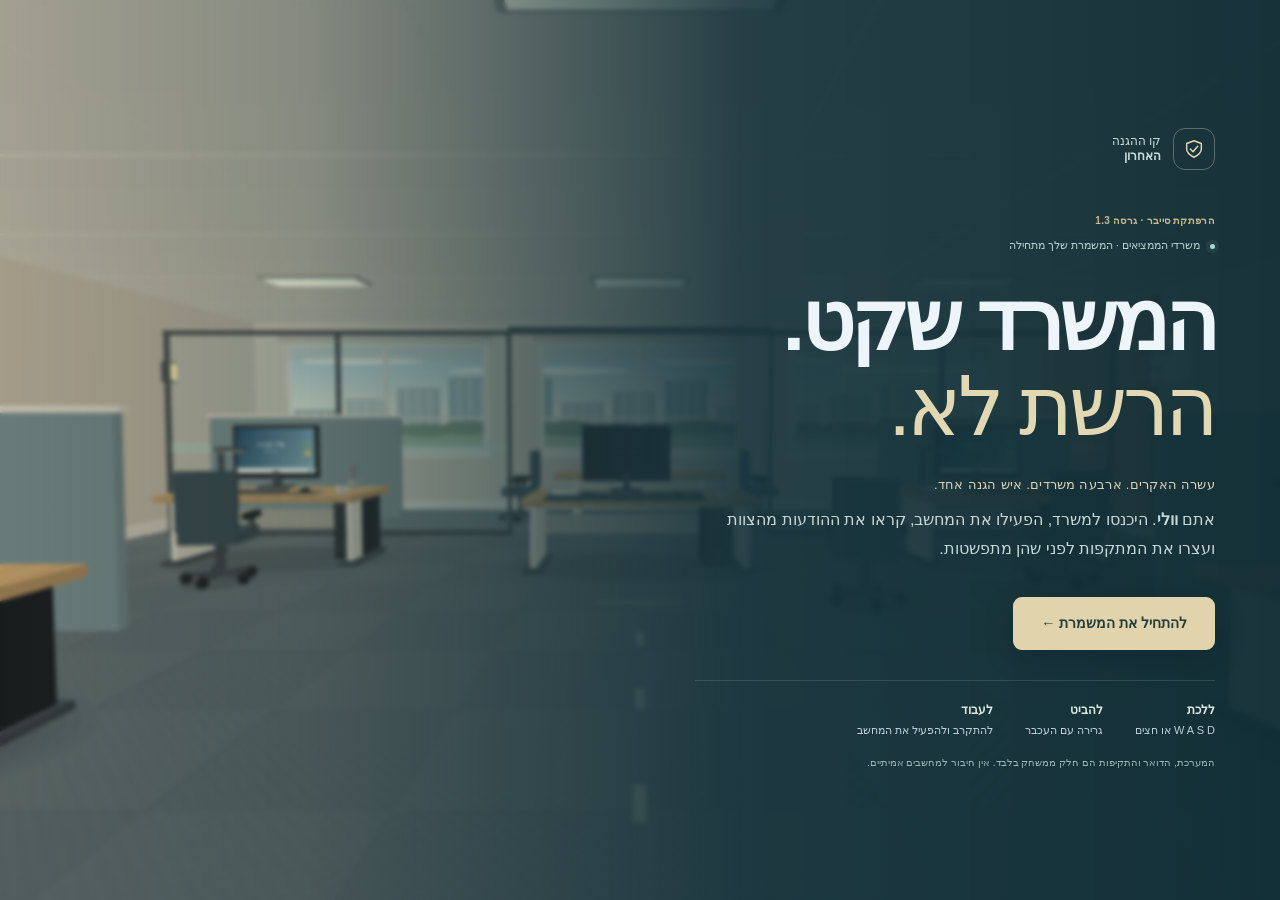
==== commit 2bec97c5: "cybersecurity v1.3 שדרוג סביבת המשרד והממשקים של משחק ההגנה של וולי.  - הוספת אזור ישיבות עם מחיצות " ====
--- a/index.html
+++ b/index.html
@@ -1,34 +1,50 @@
 <!doctype html>
 <html lang="he" dir="rtl">
-<head><meta charset="utf-8"><meta name="viewport" content="width=device-width,initial-scale=1,viewport-fit=cover"><meta name="theme-color" content="#233e51"><meta name="game-version" content="office-os-2"><title>וולי | המשמרת במשרד</title><style>
+<head><meta charset="utf-8"><meta name="viewport" content="width=device-width,initial-scale=1,viewport-fit=cover"><meta name="theme-color" content="#233e51"><meta name="game-version" content="office-os-3"><title>וולי | המשמרת במשרד</title><style>
 :root{font-family:'Segoe UI',Arial,sans-serif;color:#edf5fa;background:#1d2d37;--blue:#2563c7;--ink:#203246;--muted:#607185;--line:#dbe2ea;--green:#176b53;--mint:#9ee3ce;--radius:12px;color-scheme:light}*{box-sizing:border-box}body{margin:0}button,input{font:inherit}button{cursor:pointer;touch-action:manipulation}button:disabled{cursor:default;opacity:.55}button:focus-visible,input:focus-visible{outline:3px solid #4ca8ff;outline-offset:3px}button{transition:background .16s,transform .16s}button:active:not(:disabled){transform:translateY(1px)}svg{width:24px;height:24px;fill:none;stroke:currentColor;stroke-width:1.6;stroke-linecap:round;stroke-linejoin:round;flex-shrink:0}.sprite{position:absolute;width:0;height:0;overflow:hidden}.hidden{display:none!important}#game,#world{position:fixed;inset:0;width:100%;height:100%}#world{display:block;touch-action:none;outline:none}.hud{position:absolute;inset:0;pointer-events:none}.hud button{pointer-events:auto}.topbar{display:flex;justify-content:space-between;align-items:center;padding:24px 30px;background:linear-gradient(#162633a1,transparent)}.brand{display:flex;align-items:center;gap:12px;text-shadow:0 1px 5px #0008}.brand svg{width:35px;height:35px}.brand b,.brand small{display:block}.brand b{font-size:16px}.brand small{font-size:12px;opacity:.85;margin-top:3px}.status-pill{display:flex;align-items:center;gap:10px;font-size:12px;background:#203443e8;border:1px solid #ffffff30;border-radius:30px;padding:10px 14px}.status-pill i,.monitor-top i{width:6px;height:6px;display:inline-block;border-radius:50%;background:#9ee3ce}.status-pill b{border-right:1px solid #ffffff40;padding-right:10px}.mission{position:absolute;right:30px;top:106px;width:240px;padding:18px;border:1px solid #ffffff2b;border-radius:12px;background:#203443e8;box-shadow:0 8px 25px #172c4020}.eyebrow{font-size:12px;font-weight:650;color:var(--mint)}.mission h2{font-size:17px;margin:10px 0 6px}.mission p{font-size:13px;line-height:1.65;color:#cbd9e4;margin:0 0 15px}.progress{background:#ffffff20;height:3px;border-radius:5px;overflow:hidden}.progress span{display:block;background:var(--mint);height:100%;width:0;transition:width .25s}.crosshair{position:absolute;top:50%;left:50%;width:5px;height:5px;border-radius:50%;background:#fff9;box-shadow:0 0 2px 1px #0006}.interaction-hint{position:absolute;bottom:115px;left:50%;transform:translateX(-50%);padding:10px 20px;border-radius:30px;white-space:nowrap;background:#152d40df;font-size:13px}.hud-bottom{position:absolute;bottom:24px;left:30px;right:30px;display:flex;justify-content:space-between;align-items:end;gap:15px}.controls-note{background:#203443e8;border:1px solid #ffffff26;border-radius:10px;padding:12px 16px;font-size:12px;line-height:1.8}.controls-note b,.controls-note span{display:block}.controls-note span{color:#c6d6e1}.hud-buttons{display:flex;gap:8px}.primary,.secondary{border-radius:8px;min-height:46px;padding:11px 18px;border:1px solid transparent;font-weight:650;font-size:14px}.primary{background:var(--blue);color:white;box-shadow:0 4px 12px #142b5420}.primary:hover:not(:disabled){background:#194fa9}.secondary{color:#fff;background:#203443ed;border-color:#ffffff40}.secondary:hover{background:#36546a}.large{min-height:53px;padding:15px 28px}.touch-controls{display:none}.overlay{position:fixed;inset:0;z-index:10;display:grid;place-items:center;padding:28px;background:#172934a6;backdrop-filter:blur(8px);overflow:auto}.intro{background:linear-gradient(270deg,#142f43f5 0%,#182f3bd9 50%,#142b3b44)}.intro-card{max-width:1100px;width:100%;padding:50px 20px}.chapter-line{color:#b6cbd7;font-size:13px;margin-top:14px}.intro h1{font-size:clamp(38px,5.2vw,72px);font-weight:600;line-height:1.16;letter-spacing:-.04em;margin:38px 0 22px}.intro h1 em{font-style:normal;color:#b5e2d1}.intro p{font-size:18px;color:#d6e3ea;line-height:1.8;max-width:610px;margin:10px 0}.intro .primary{margin-top:22px;background:#b5e2d1;color:#163d36}.intro .primary:hover{background:#d0f1e5}.intro-guide{display:flex;gap:35px;margin:36px 0 25px;padding-top:22px;border-top:1px solid #ffffff26;max-width:650px;font-size:13px;color:#bfced8}.intro-guide b{display:block;color:#fff;font-size:14px;margin-bottom:7px}.intro small{font-size:12px;color:#b1c4d0}.computer-overlay{background:#0e1726b8;z-index:20;padding:22px}.monitor{width:min(1440px,100%);height:min(940px,calc(100dvh - 44px));display:flex;flex-direction:column;background:#171c22;border:1px solid #697079;border-radius:18px;padding:9px 9px 0;box-shadow:0 35px 100px #0009}.monitor-top{display:flex;align-items:center;justify-content:space-between;gap:12px;padding:2px 12px 10px;color:#b8c2ce;font-size:11px;min-height:48px}.monitor-top span:first-child{color:#eef4fa}.monitor-top i{margin-left:7px}.monitor-exit{border:1px solid #ffffff30;color:white;background:#2d3743;padding:9px 12px;border-radius:6px;min-height:36px}.display{position:relative;flex:1;min-height:0;overflow:hidden;border:1px solid #070d14;border-radius:5px}.monitor-chin{display:flex;justify-content:center;align-items:center;position:relative;height:25px;font-size:10px;color:#97a3ad}.monitor-chin i{position:absolute;left:18px;width:4px;height:4px;border-radius:50%;background:#b5e2d1}.desktop{position:absolute;inset:0;background:linear-gradient(135deg,#113249,#386e8f 50%,#79a1ad);overflow:hidden}.wallpaper-art{position:absolute;left:-10%;bottom:5%;width:90%;height:90%;border:85px solid #b7dbe72e;border-radius:50% 60% 35% 60%;transform:rotate(-28deg);box-shadow:0 0 0 85px #b7dbe716,0 0 0 170px #b7dbe70d}.desktop-greeting{position:absolute;left:12%;top:25%;text-align:right;color:#e2f1f7;text-shadow:0 2px 15px #112f4820}.desktop-greeting span{font-size:14px}.desktop-greeting h2{font-size:clamp(35px,4.6vw,65px);line-height:1.15;font-weight:350;letter-spacing:-2px;margin:18px 0}.desktop-greeting p{font-size:13px;color:#d5e7ee}.desktop-icons{position:absolute;top:25px;right:24px;display:grid;gap:13px}.desktop-icons>button{display:flex;align-items:center;flex-direction:column;gap:7px;width:106px;color:white;border:1px solid transparent;background:transparent;border-radius:7px;padding:8px 4px;font-size:12px;text-shadow:0 1px 3px #1235}.desktop-icons>button:hover{background:#ffffff20;border-color:#ffffff50}.app-icon{position:relative;display:grid;place-items:center;width:49px;height:49px;box-shadow:0 5px 15px #14314c2a;border:1px solid #ffffff50;border-radius:12px}.app-icon svg{width:28px;height:28px}.blue{background:linear-gradient(#70baf0,#216cb5)}.green{background:linear-gradient(#64b9a1,#287566)}.gold{background:linear-gradient(#f0cd7c,#b78a3c)}.gray{background:linear-gradient(#b1bbc7,#667685)}.mail-badge{position:absolute;top:-4px;right:-4px;background:#a82d45;border:2px solid #dfebf3;color:white;min-width:20px;height:20px;border-radius:10px;font-size:10px;display:grid;place-items:center;text-shadow:none}.notification{position:absolute;bottom:76px;left:22px;display:flex;gap:12px;align-items:center;max-width:410px;background:#f7fbfff2;color:var(--ink);border:1px solid #fff;border-radius:11px;padding:18px;box-shadow:0 8px 30px #11334740;font-size:13px}.notification>svg{color:var(--blue)}.notification p{margin:5px 0 0;color:var(--muted);font-size:12px;line-height:1.5}.notification button,.evidence-strip button{border:0;color:var(--blue);background:transparent;font-weight:600;min-height:40px;white-space:nowrap}.taskbar{position:absolute;bottom:0;left:0;right:0;height:56px;display:flex;align-items:center;padding:6px 15px;gap:8px;background:#eaf2f5ed;color:#25465e;box-shadow:0 -1px 0 #ffffff70;z-index:4;backdrop-filter:blur(18px)}.taskbar button{width:43px;height:42px;display:grid;place-items:center;background:transparent;color:#2e5c7f;border:0;border-radius:6px;position:relative}.taskbar button:hover,.taskbar button.active{background:#fff9}.taskbar button.active:after{content:'';position:absolute;bottom:1px;height:3px;width:18px;background:#3979ad;border-radius:2px}.taskbar .mail-badge{top:0;right:1px}.taskbar-divider{height:25px;border-right:1px solid #b8cbd6;margin:0 4px}.taskbar-spacer{flex:1}.local-indicator{font-size:11px;color:#276349}.taskbar time{font-size:13px;font-variant-numeric:tabular-nums;margin-right:12px;direction:ltr}.start-menu{position:absolute;right:12px;bottom:68px;width:270px;padding:16px;background:#f2f6faf5;color:var(--ink);z-index:5;border:1px solid #fff;border-radius:12px;box-shadow:0 10px 40px #1235;display:grid;gap:4px}.start-menu b{padding:10px 8px 16px;font-size:14px}.start-menu button{background:transparent;border:0;text-align:right;color:var(--ink);padding:12px;border-radius:6px}.start-menu button:hover{background:#dce8f4}.start-menu #power-off{border-top:1px solid #cdd8e3;border-radius:0;margin-top:8px;color:#994249}.app-window{position:absolute;inset:24px 150px 78px 28px;z-index:2;display:flex;flex-direction:column;color:var(--ink);background:#f9fbfd;border:1px solid #fff;border-radius:10px;overflow:hidden;box-shadow:0 18px 65px #082b4b60;animation:window-in .2s ease}.app-window.maximized{inset:0 0 56px;border-radius:0}.window-titlebar{display:flex;justify-content:space-between;align-items:center;min-height:48px;flex-shrink:0;background:#e9eef5;border-bottom:1px solid #cfd9e4;padding:0 12px 0 0;user-select:none}.window-titlebar>div{display:flex;align-items:center;gap:9px}.window-titlebar svg{width:18px;height:18px;color:#3973a5}.window-titlebar h2{font-size:13px;margin:0;font-weight:600}.window-controls{align-self:stretch;gap:0!important;direction:ltr}.window-controls button{width:43px;border:0;border-radius:0;background:transparent;color:#4c5d6f;font-size:21px}.window-controls button:hover{background:#d6dfe9}#close-app:hover{background:#bf3c4c;color:#fff}.app-content{flex:1;min-height:0;overflow:auto;background:#fff}.mail-toolbar{display:flex;justify-content:space-between;align-items:center;gap:14px;min-height:83px;padding:16px 22px;border-bottom:1px solid var(--line)}.mail-toolbar>b{font-size:20px;white-space:nowrap}.mail-toolbar>b span{font-size:12px;background:#e5edf8;color:#325f98;border-radius:20px;padding:3px 7px;margin-right:7px}.search-label{display:flex;align-items:center;gap:8px}.search-label span{font-size:11px;color:#5b6f82}.search-label input{min-width:0;width:210px;padding:10px 12px;border:1px solid #cdd8e4;background:#f8fafc;border-radius:6px;font-size:13px}.mail-layout{display:grid;grid-template-columns:265px minmax(0,1fr);height:calc(100% - 83px)}.mail-list{overflow:auto;background:#f6f8fb;border-left:1px solid var(--line);padding:6px}.mail-item{display:block;position:relative;text-align:right;width:100%;border:1px solid transparent;border-bottom-color:#e1e7ef;padding:18px 14px;background:transparent;border-radius:6px;color:var(--ink)}.mail-item:hover{background:#eaf0f7}.mail-item.selected{border-color:#b8cfe9;background:#e5effb}.mail-item.unread:before{content:'';position:absolute;top:23px;left:12px;width:6px;height:6px;border-radius:50%;background:var(--blue)}.mail-item b,.mail-item span,.mail-item small{display:block}.mail-item b{font-size:12px;color:#567087;font-weight:500;margin-bottom:6px}.mail-item span{font-size:14px;font-weight:600;margin-bottom:8px;line-height:1.5}.mail-item small{font-size:11px;color:#77889b}.mail-empty{padding:20px;line-height:1.7;color:var(--muted)}.mail-detail{overflow:auto;padding:30px;outline:none}.mail-tag{font-size:11px;font-weight:600;color:#36648f;display:inline-block;border:1px solid #d0deec;padding:4px 8px;border-radius:5px}.mail-detail h3{font-size:24px;margin:18px 0;line-height:1.4}.sender-line{display:flex;align-items:center;gap:12px;padding-bottom:22px;margin-bottom:25px;border-bottom:1px solid var(--line)}.avatar{display:grid;place-items:center;border-radius:50%;width:38px;height:38px;background:#dceaf8;color:#33618d;font-weight:600}.sender-line b,.sender-line small{display:block}.sender-line b{font-size:13px}.sender-line small{font-size:11px;color:#6b7e91;margin-top:4px}.mail-body{font-size:15px;line-height:1.9;white-space:pre-line;max-width:650px}.mail-detail .primary{margin-top:22px}.mail-signature{font-size:13px;color:#6b8091;margin-top:30px;border-top:1px solid var(--line);padding-top:18px}.defense-layout{display:grid;grid-template-columns:minmax(0,1fr) 230px;min-height:100%}.incident{padding:26px}.incident-top{display:flex;justify-content:space-between;align-items:center;font-size:12px;color:#65778a;gap:10px}.alert-badge{background:#fff1df;border:1px solid #f2d8ad;color:#8c5316;padding:5px 9px;border-radius:5px}.incident h3{font-size:26px;margin:22px 0 12px}.incident>p{line-height:1.85;font-size:15px;color:#566a7e}.evidence-strip{display:flex;align-items:center;gap:10px;background:#eff5fb;border:1px solid #d9e5f1;border-radius:7px;padding:8px 12px;color:#51728f;font-size:12px;margin:18px 0}.evidence-strip svg{width:19px;height:19px}.evidence-strip span{flex:1}.incident h4{font-size:14px;margin:22px 0 12px}.choices{display:grid;gap:9px}.choice{display:flex;align-items:center;gap:12px;width:100%;text-align:right;background:#fff;border:1px solid #cad6e2;border-radius:7px;padding:13px;color:#293d51;min-height:51px;font-size:14px;line-height:1.5}.choice:hover:not(:disabled){background:#edf4fd;border-color:#78a6d4}.choice b{display:grid;place-items:center;flex-shrink:0;width:25px;height:25px;border-radius:5px;background:#eaf0f7;font-size:12px;color:#536e89}.choice.wrong{background:#fff0f0;border-color:#d38990;color:#893742;opacity:1}.choice.correct{background:#e6f6ef;border-color:#67a88d;color:#21654a;opacity:1}.feedback{min-height:20px;font-size:14px!important}.feedback.good{color:#216b4d!important}.feedback.bad{color:#9f3744!important}.defense-side{padding:26px 20px;background:#f1f5f9;border-right:1px solid var(--line)}.defense-side .eyebrow,.settings-content .eyebrow{color:#52718e}.office{margin-top:20px}.office-label{display:flex;justify-content:space-between;font-size:12px;gap:8px}.office-label b{color:#2b745b}.office-bar{height:5px;background:#d8e2e9;border-radius:6px;overflow:hidden;margin-top:8px}.office-bar span{display:block;height:100%;background:#4c9c7e;transition:width .2s}.office-bar .low{background:#bc5262}.office-label .low{color:#a43848}.defense-side h4{font-size:13px;border-top:1px solid var(--line);margin:30px 0 12px;padding-top:20px}.defense-side ol{padding-right:15px;color:#62788b;line-height:1.8;font-size:12px}.local-note{font-size:11px;line-height:1.7;color:#617d8c;border-right:2px solid #8cafbf;padding-right:9px}.document{max-width:760px;margin:30px auto;padding:35px 45px;background:#fff;border:1px solid #dce3ea;box-shadow:0 5px 20px #1f374508}.document-label{font-size:12px;color:#637c93}.document h3,.settings-content h3{font-size:28px;line-height:1.4}.document p,.document li{font-size:15px;line-height:1.9;color:#5c7186}.document-stamp{border-top:1px solid #d5dfe8;padding-top:20px;margin-top:30px;font-size:12px;color:#7691a1}#app-files{background:#edf1f6;padding:0 20px}.settings-content{padding:36px;max-width:700px}.settings-content label{display:flex;align-items:center;gap:16px;margin:30px 0;font-size:15px}.settings-content input[type=range]{flex:1;min-width:80px;accent-color:#326ab8}.settings-content input[type=checkbox]{width:20px;height:20px;accent-color:#326ab8}.settings-content p{font-size:14px;line-height:1.8;color:#657c90}.boot{position:absolute;inset:0;z-index:10;background:#172c42;color:#e2f1f7;display:flex;align-items:center;justify-content:center;flex-direction:column;gap:14px}.boot svg{width:54px;height:54px;color:#a4d5f3}.boot h2{font-size:28px;font-weight:400}.boot p{font-size:13px;color:#b9cbda}.spinner{width:23px;height:23px;border:2px solid #ffffff30;border-top-color:white;border-radius:50%;animation:spin 1s linear infinite}.ending-card{width:min(520px,100%);background:#1c364a;border:1px solid #ffffff30;border-radius:18px;padding:40px;text-align:center;box-shadow:0 30px 90px #0005}.ending-card h2{font-size:30px}.ending-card p{font-size:16px;line-height:1.8;color:#c1d5df}.ending-card .trophy{display:block;width:68px;height:68px;margin:25px auto;color:#b5e2d1}.ending-stats{display:flex;justify-content:center;gap:25px;margin:24px 0;font-size:20px;color:#b5e2d1}@keyframes spin{to{transform:rotate(360deg)}}@keyframes window-in{from{opacity:0;transform:translateY(8px) scale(.985)}to{opacity:1;transform:none}}.reduce-motion *{animation:none!important;transition:none!important}@media(prefers-reduced-motion:reduce){*,*:before,*:after{animation:none!important;transition:none!important}}@media(max-width:1000px){.app-window{inset:14px 130px 68px 14px}.defense-layout{grid-template-columns:1fr}.defense-side{border:0;border-top:1px solid var(--line)}#offices{display:grid;grid-template-columns:1fr 1fr;gap:0 20px}.mail-layout{grid-template-columns:205px minmax(0,1fr)}.mail-detail{padding:23px}.mail-toolbar{padding:14px}.search-label span{display:none}.search-label input{width:170px}.controls-note{max-width:290px}.hud-buttons{flex-wrap:wrap;justify-content:flex-end}.hud-buttons button{font-size:12px}.monitor-top>span:nth-child(2){display:none}}
 @media(max-width:680px){.topbar{padding:14px}.brand b{font-size:13px}.brand small{font-size:10px}.brand svg{width:27px}.status-pill{font-size:10px;padding:9px;gap:7px}.mission{top:80px;right:14px;width:194px;padding:12px}.mission h2{font-size:14px}.mission p{font-size:11px}.hud-bottom{bottom:16px;left:14px;right:14px}.controls-note{display:none}.hud-buttons{width:100%}#mouse-look{display:none}.touch-controls{display:flex;direction:ltr;position:absolute;bottom:78px;left:14px;gap:5px;pointer-events:auto}.touch-controls button{width:42px;height:44px;background:#203443eb;border:1px solid #ffffff50;border-radius:7px;color:white;font-size:20px;touch-action:none}.interaction-hint{bottom:135px;max-width:95%;font-size:11px;white-space:normal;text-align:center;width:270px}.overlay{padding:15px}.intro-card{padding:25px 5px}.intro h1{font-size:40px;margin-top:26px}.intro p{font-size:15px}.intro-guide{gap:20px;font-size:11px}.intro-guide b{font-size:12px}.intro small{font-size:11px}.computer-overlay{padding:3px}.monitor{height:99dvh;border-radius:9px;padding:4px 4px 0}.monitor-top{padding:0 6px 6px;font-size:10px;min-height:44px}.monitor-exit{font-size:11px}.monitor-chin{height:18px;font-size:8px}.desktop-icons{right:10px;top:18px;gap:8px}.desktop-icons>button{width:89px;font-size:11px}.app-icon{width:42px;height:42px}.desktop-greeting{left:7%;top:25%}.desktop-greeting h2{font-size:33px}.desktop-greeting span,.desktop-greeting p{font-size:11px}.notification{left:10px;right:10px;bottom:67px;padding:12px;gap:8px}.notification button{font-size:12px}.notification p{font-size:11px}.app-window{inset:8px 6px 64px;border-radius:8px}.window-titlebar{min-height:44px}.window-controls button{width:39px;min-height:44px}.mail-toolbar{flex-wrap:wrap;gap:10px;padding:14px;min-height:100px}.mail-toolbar>b{font-size:18px}.search-label{width:100%}.search-label input{width:100%}.mail-layout{height:calc(100% - 110px);grid-template-columns:1fr;grid-template-rows:155px minmax(0,1fr)}.mail-list{border-left:0;border-bottom:1px solid var(--line);padding:4px}.mail-item{padding:10px 12px}.mail-item b{margin-bottom:3px}.mail-item span{font-size:13px;margin-bottom:3px}.mail-detail{padding:20px}.mail-detail h3{font-size:21px}.mail-body{font-size:14px}.sender-line{margin-bottom:15px;padding-bottom:15px}.incident{padding:20px 16px}.incident h3{font-size:23px}.incident>p{font-size:14px}.evidence-strip{flex-wrap:wrap}.evidence-strip button{width:100%;text-align:right}.choice{font-size:13px;padding:11px;gap:9px}.taskbar{padding:6px 9px;gap:5px}.local-indicator{font-size:10px}.taskbar time{margin-right:4px;font-size:11px}.document{padding:23px 18px;margin:15px auto}.document h3,.settings-content h3{font-size:23px}.settings-content{padding:24px}.settings-content label{flex-wrap:wrap}.settings-content .check-row{flex-wrap:nowrap}.document li,.document p{font-size:14px}.ending-card{padding:26px}.ending-card h2{font-size:26px}}
+/* v1.3 — warm architectural office and a clearer, calmer game desktop. */
+:root{--blue:#246a75;--ink:#21383e;--muted:#657b82;--line:#dce5e7;--mint:#a9ddcd}
+.primary{background:#246a75;box-shadow:0 5px 16px #0c3e4920}.primary:hover:not(:disabled){background:#1b5661}button:focus-visible,input:focus-visible{outline-color:#d8a964}.cinematic-shade{position:absolute;inset:0;pointer-events:none;background:linear-gradient(#12272f28,transparent 25%,transparent 75%,#10252c35)}
+.topbar{padding:22px 28px}.brand svg{color:#beddd0;background:#152f369c;border:1px solid #d1e5dc44;border-radius:11px;width:43px;height:43px;padding:9px}.brand b{font-size:15px;letter-spacing:.01em}.status-pill{background:#152e35e8;border-color:#c2ded332;backdrop-filter:blur(10px);padding:10px 16px}.status-pill i{box-shadow:0 0 0 4px #a6dccc12}.mission{width:242px;right:28px;top:100px;border-radius:14px;padding:19px;background:linear-gradient(140deg,#203c43f0,#142d34f0);border-color:#b4d2c72e;box-shadow:0 12px 40px #17313a20;backdrop-filter:blur(14px)}.mission .eyebrow{display:flex;align-items:center;justify-content:space-between;color:#c5d8d0;font-size:11px}.edition{font-size:10px;font-weight:500;border:1px solid #c4dfd12e;border-radius:4px;padding:2px 5px;color:#c9dbd4}.mission h2{font-size:18px;font-weight:600;margin-top:15px}.mission p{color:#b4c9c9;font-size:12px}.mission-steps{border-top:1px solid #c5dfd224;padding-top:12px;display:grid;gap:9px;margin:14px 0 17px}.mission-steps>span{display:flex;gap:9px;align-items:center;font-size:11px;color:#c4d6d4}.mission-steps b{font-size:9px;display:grid;place-items:center;width:22px;height:22px;background:#a2c2b81c;border:1px solid #c4dfd224;border-radius:6px;font-weight:500}.mission-steps .done b{background:#afd8c7;color:#1c443b;border-color:#afd8c7}.progress{height:4px;background:#b1c9c41c}.progress span{background:linear-gradient(90deg,#82bcae,#dbcf9f)}
+.office-map{position:absolute;left:28px;top:100px;width:162px;border:1px solid #b4d2c72e;background:#18343ce8;backdrop-filter:blur(12px);border-radius:13px;overflow:hidden;box-shadow:0 10px 30px #10222a18}.office-map>button{width:100%;display:flex;justify-content:space-between;align-items:center;min-height:42px;background:transparent;color:#d0e0d9;border:0;padding:11px 13px;font-size:11px}.office-map>button:hover{background:#c5dfd20b}.office-map>button span{font-size:18px}.floor-plan{display:block;width:calc(100% - 24px);height:148px;margin:0 12px;color:#8ca6a8;stroke-width:.08;fill:#436269}.floor-plan .map-room{fill:#0d252d;stroke:#a0bfbb;stroke-width:.12}.floor-plan .map-divider{stroke:#86a5aa;stroke-dasharray:.3 .18}.floor-plan .map-target{fill:#d6bc81;stroke:#e9d5a6}.floor-plan .map-halo{stroke:none;fill:#cbece522}.floor-plan .map-arrow{fill:#b0e8d3;stroke:#c5f2e6;stroke-width:.04}.map-key{display:flex;justify-content:center;gap:14px;font-size:9px;color:#c4d6d2;margin-top:8px}.map-key i{display:inline-block;width:5px;height:5px;background:#b0e8d3;border-radius:50%;margin-left:4px}.map-key>span:nth-child(2) i{background:#d6bc81;border-radius:1px}.office-map small{display:block;text-align:center;font-size:10px;color:#a2bfb9;margin:10px 0 13px}.controls-note{background:#18343ce8;border-color:#b5d1c72d;font-size:11px;backdrop-filter:blur(10px)}.controls-note span{font-size:10px;color:#adc5c5}.hud-buttons .secondary{background:#19363eed;border-color:#abcbb93d;font-size:12px}.hud-buttons .primary{background:#d8cba2;color:#203b39;border-color:#e6d9b4}.hud-buttons .primary:hover{background:#eddfb7}.interaction-hint{background:#e6e9dbee;color:#26413d;border:1px solid #fff7;box-shadow:0 5px 25px #112c3220;font-weight:600}.crosshair{width:4px;height:4px;box-shadow:0 0 0 4px #17313a18}
+.intro{background:linear-gradient(270deg,#102d35f5 0%,#17343de8 42%,#17343d45 76%,#17343d15);backdrop-filter:blur(2px)}.intro-card{max-width:1180px;padding:35px 15px}.intro-emblem{display:flex;align-items:center;gap:12px;margin-bottom:40px;font-size:12px;color:#cbddd8;line-height:1.3}.intro-emblem svg{width:42px;height:42px;color:#dfd4b0;border:1px solid #e5d9ba55;border-radius:12px;padding:9px}.intro-emblem b{font-weight:600}.intro-card>.eyebrow{font-size:10px;letter-spacing:.03em;color:#c6b98e}.chapter-line{font-size:11px;margin-top:11px;color:#b8d0ce}.chapter-line i{display:inline-block;width:5px;height:5px;background:#a9ddcd;border-radius:50%;margin-left:7px;box-shadow:0 0 0 4px #a9ddcd12}.intro h1{font-size:clamp(48px,6.4vw,86px);font-weight:650;line-height:1.03;letter-spacing:-.05em;margin:28px 0 24px}.intro h1 em{color:#e3d8b4;font-weight:350}.intro p{max-width:510px;font-size:16px;line-height:1.8;color:#c6d8d8}.intro p:first-of-type{font-size:13px;color:#dcd3b7;letter-spacing:.02em}.intro .primary{background:#e1d4ac;color:#243e3a;border-radius:9px;padding:14px 27px;margin-top:23px;box-shadow:0 8px 30px #020f1b30}.intro .primary:hover{background:#f3e5bf}.intro-guide{max-width:520px;margin:30px 0 17px;gap:32px;border-color:#c8dcd625;font-size:11px}.intro-guide b{font-size:12px;color:#dce9e1}.intro small{font-size:10px;max-width:550px;display:block;line-height:1.8;color:#9bb9b9}
+.computer-overlay{background:#11252ccc;backdrop-filter:blur(12px)}.monitor{border-color:#5b6a6c;background:linear-gradient(150deg,#26363a,#17282c);box-shadow:0 35px 120px #071419a6;border-radius:17px}.monitor-top{padding-bottom:8px;color:#abc2c5}.monitor-exit{font-size:11px;background:#ffffff0b;border-color:#adc9c32e;min-height:36px;border-radius:7px}.monitor-exit:hover{background:#ffffff16}.monitor-chin{color:#99b1b2;letter-spacing:.02em}.desktop{background:radial-gradient(ellipse at 24% 5%,#92b5b45e,transparent 50%),linear-gradient(135deg,#163e4a,#2b646b 52%,#7fa399)}.wallpaper-art{left:-28%;bottom:-63%;width:115%;height:160%;border:100px solid #b4dbca1c;border-radius:50%;transform:rotate(-32deg);box-shadow:0 0 0 70px #b7dbe711,0 0 0 140px #b7dbe70b}.wallpaper-art:after{content:'';position:absolute;inset:13%;border:1px solid #c3e2d528;border-radius:50%}.desktop-greeting{left:7%;top:21%;text-align:right;max-width:500px}.desktop-greeting .desktop-kicker{font-size:10px;letter-spacing:.025em;color:#c2d9d2}.desktop-greeting h2{font-size:clamp(29px,3.6vw,48px);font-weight:550;letter-spacing:-.035em;line-height:1.15;margin:14px 0}.desktop-greeting h2 em{font-style:normal;font-weight:300;color:#d6e5da}.desktop-greeting p{font-size:12px;color:#c7ddd7}.desktop-icons{right:20px;top:24px;gap:9px}.desktop-icons>button{width:91px;gap:8px;border-radius:9px;font-size:11px;padding:9px 2px}.app-icon{width:45px;height:45px;border-radius:12px;border-color:#ffffff45;box-shadow:0 7px 18px #0b293a28,inset 0 1px 0 #ffffff4d}.app-icon svg{width:26px;height:26px}.blue{background:linear-gradient(145deg,#7bb6cc,#39758b)}.green{background:linear-gradient(145deg,#8ec4ae,#367965)}.gold{background:linear-gradient(145deg,#e6d6a1,#b79c5b)}.gray{background:linear-gradient(145deg,#acbdc1,#657e89)}.mail-badge{background:#b65754;border-color:#cbded9;font-size:9px;min-width:18px;height:18px}
+.shift-summary{position:absolute;bottom:87px;left:7%;width:430px;max-width:calc(100% - 160px);background:#173c4980;border:1px solid #d0e1d13d;border-radius:14px;backdrop-filter:blur(14px);padding:17px 20px;box-shadow:0 15px 40px #163b4020}.shift-heading{display:flex;justify-content:space-between;align-items:center;color:#c0dbd3;font-size:11px}.shift-heading i{display:inline-block;width:5px;height:5px;border-radius:50%;background:#badac7;margin-left:5px}.shift-heading>b{font-size:10px;font-weight:400;color:#92b6ae}.shift-metrics{display:grid;grid-template-columns:repeat(3,1fr);gap:14px;margin:17px 0}.shift-metrics>div+div{border-right:1px solid #c2dfd126;padding-right:17px}.shift-metrics b{display:block;font-size:25px;font-weight:450;color:#f2f0e3;direction:ltr;text-align:right}.shift-metrics b small{font-size:12px;color:#acc9c1}.shift-metrics>div>span{font-size:10px;color:#b9d3cb;display:block;margin-top:4px}.shift-summary>button{width:100%;background:#e0dac1;color:#274740;border:1px solid #f0e9cf;border-radius:7px;font-size:12px;font-weight:600;min-height:39px;display:flex;align-items:center;justify-content:space-between;padding:8px 12px}.shift-summary>button:hover{background:#f1ead2}.notification{top:20px;bottom:auto;left:22px;max-width:350px;padding:12px 14px;background:#edf2e8f0;border-color:#e9f1e8aa;border-radius:10px;box-shadow:0 7px 28px #123c4329;font-size:12px}.notification>svg{width:20px;height:20px}.notification p{font-size:11px;max-width:215px}.notification button{font-size:12px}.taskbar{background:#dfeae6ed;box-shadow:0 -1px 0 #f1f7ed80;gap:9px}.taskbar button{color:#39676b}.taskbar button.active:after{background:#527d74}.taskbar-divider{border-color:#b4cbc2}.lighting-label{font-size:10px;color:#57766b;margin-left:8px}.taskbar time{color:#405f5b}.start-menu{background:#f1f5eff5;border-color:#dce8df}.start-menu button:hover{background:#dae8df}
+.app-window{inset:15px 125px 72px 18px;border-radius:12px;border-color:#dae6e2;box-shadow:0 24px 65px #0a283650}.window-titlebar{min-height:45px;background:#edf2f0;border-color:#d5dfda;padding-right:16px}.window-titlebar h2{font-size:12px;color:#3a5556}.window-titlebar svg{color:#3a757b}.window-controls button{color:#536d6b;font-size:20px;min-width:42px}.window-controls button:hover{background:#dae6e0}.app-content{background:#fcfdfb}.mail-toolbar{height:91px;min-height:91px;padding:18px 24px;background:#fcfdfb;border-bottom:0}.mail-heading{display:grid;gap:4px}.mail-heading>span{font-size:10px;color:#7c918b}.mail-heading>b{font-size:23px;font-weight:600;color:#29484a;white-space:nowrap}.mail-heading small{font-size:11px;vertical-align:middle;font-weight:500;background:#e8efea;color:#55776c;border-radius:5px;padding:3px 7px;margin-right:5px}.search-label input{background:#f0f4f1;border-color:#dce5de;min-height:39px;width:205px;font-size:12px}.search-label span{font-size:10px;color:#798f86}.mail-filters{display:flex;align-items:center;gap:5px;padding:0 22px 13px;border-bottom:1px solid #dce5df;min-height:52px;background:#fcfdfb}.mail-filters button{border:1px solid transparent;background:transparent;color:#70877e;font-size:11px;padding:8px 12px;border-radius:7px;min-height:34px}.mail-filters button[aria-pressed=true]{background:#e5eeea;border-color:#d6e2db;color:#315f56;font-weight:600}.mail-filters button:hover{background:#edf3ee}.mail-filters button span{display:inline-block;padding:0 4px;background:#d2e3db;border-radius:4px;margin-right:4px}.mail-filters>span{margin-right:auto;font-size:10px;color:#7a8d86}.mail-layout{height:calc(100% - 143px);grid-template-columns:245px minmax(0,1fr)}.mail-list{background:#f3f6f3;border-color:#dce5df;padding:8px}.mail-item{padding:17px 12px;border-bottom-color:#e0e7e0;border-radius:8px;margin-bottom:4px}.mail-item.selected{background:#e0ebe6;border-color:#bed2c7}.mail-item:hover{background:#e8efea}.mail-item b{font-size:11px;color:#688079}.mail-item span{font-size:13px;color:#2f4b49;font-weight:600}.mail-item small{font-size:10px;color:#768d83}.mail-item.unread:before{background:#33796b}.mail-detail{padding:28px 32px;background:#fffefb}.mail-detail h3{font-size:26px;letter-spacing:-.02em;color:#263f42;margin:16px 0 22px}.mail-tag{font-size:9px;background:#f6f6ef;border-color:#e3e7db;color:#7b866c;border-radius:5px}.avatar{background:#e2ece4;color:#427567;width:40px;height:40px}.sender-line{border-color:#e7ebe3;margin-bottom:22px;padding-bottom:20px}.sender-line b{color:#49695e;font-size:12px}.sender-line small{color:#7d9387;font-size:10px}.mail-body{font-size:15px;line-height:1.9;color:#4e635c}.mail-signature{color:#839387;border-color:#e6ebe3;font-size:11px}.mail-detail .primary{min-height:42px;font-size:12px}.incident{padding:27px 30px;background:#fffefb}.incident-top{font-size:11px}.alert-badge{color:#926236;border-color:#e5d7b9;background:#f8f1df;font-size:10px}.incident h3{font-size:29px;letter-spacing:-.02em;color:#2c4849;margin:22px 0 14px}.incident>p{color:#60756c;font-size:15px}.incident h4{font-size:13px;color:#49665e}.evidence-strip{background:#eff4ef;border-color:#dce6da;color:#6a8172;border-radius:8px;font-size:11px;padding:7px 12px}.evidence-strip button{font-size:11px}.choice{border-color:#d5e0d8;background:#fffefb;color:#3c574d;border-radius:9px;padding:14px;font-size:13px;min-height:55px}.choice b{background:#eef3ed;color:#6f8979;border-radius:6px}.choice:hover:not(:disabled){background:#eef5ef;border-color:#89b29e;transform:translateX(-2px)}.choice.correct{background:#e6f2e9;border-color:#7ca991;color:#286147}.choice.wrong{background:#f7eaea;border-color:#c9908d;color:#914943}.defense-side{background:#edf2ed;border-color:#dce5da;padding:27px 22px}.defense-side .eyebrow{color:#6f8471;font-size:10px}.office{background:#ffffff88;border:1px solid #d9e5d9;border-radius:9px;padding:13px 11px;margin-top:11px}.office-label{font-size:11px}.office-label b{font-size:10px}.office-bar{height:4px;background:#dce7db}.office-bar span{background:#649e83}.defense-side ol{font-size:11px;color:#758878}.defense-side h4{font-size:12px;color:#627d68}.local-note{color:#789081;font-size:10px;border-color:#8fb29c}.feedback.good{background:#e7f3e9;border-right:3px solid #6ca281;padding:12px;border-radius:5px}.feedback.bad{background:#fbefed;border-right:3px solid #bf8580;padding:12px;border-radius:5px}
+.lighting-settings{border:1px solid #d6e2d8;border-radius:10px;padding:16px 18px;margin:25px 0;background:#f6f8f3}.lighting-settings legend{font-size:12px;color:#486e5d;font-weight:600;padding:0 6px}.lighting-settings p{margin:0 0 12px;font-size:12px;color:#778a78}.lighting-settings>div{display:flex;gap:10px}.lighting-settings button{flex:1;background:#fffef9;border:1px solid #d9e2d7;border-radius:8px;min-height:62px;color:#657c68;font-size:12px;display:flex;gap:10px;align-items:center;justify-content:center}.lighting-settings button span{font-size:25px;color:#a38d5c}.lighting-settings button[aria-pressed=true]{background:#e3eee1;border-color:#91b093;color:#325c40;box-shadow:0 0 0 2px #9fbd9512}.settings-content{background:#fffefb}.document{border-color:#e1e5db;box-shadow:0 8px 35px #203e3610;border-radius:3px}.document h3{color:#35564a}#app-files{background:#edf1e9}.boot{background:radial-gradient(ellipse at center,#234b52,#122e38)}.boot svg{color:#d8cfaa}.boot h2{font-weight:350}.ending-card{background:linear-gradient(140deg,#284a4d,#17333b);border-color:#c8ded031}.ending-card h2{font-weight:500;letter-spacing:-.025em}.ending-card .primary{background:#dfd2ac;color:#274037}.ending-stats{color:#dfd2ac}body[data-lighting=evening] .desktop{background:radial-gradient(ellipse at 25% 5%,#b28f7d4a,transparent 50%),linear-gradient(135deg,#263442,#4e606a 52%,#a79982)}
+@media(min-height:850px){.shift-summary{bottom:115px;padding:22px;width:470px}.shift-metrics{margin:23px 0}.desktop-greeting{top:23%}.desktop-greeting h2{font-size:52px}}
+@media(max-width:1000px){.app-window{inset:12px 114px 68px 12px}.mail-layout{grid-template-columns:205px minmax(0,1fr)}.mail-toolbar{padding:17px}.search-label input{width:165px}.mail-detail{padding:24px}.defense-layout{grid-template-columns:minmax(0,1fr) 205px}.defense-side{border-top:0;border-right:1px solid #dce5da;padding:22px 15px}#offices{display:block}.shift-summary{width:375px}.desktop-greeting h2{font-size:37px}.office-map{width:142px}.floor-plan{height:128px}}
+@media(max-width:760px){.defense-layout{grid-template-columns:1fr}.defense-side{border-right:0;border-top:1px solid #dce5da}#offices{display:grid;grid-template-columns:1fr 1fr;gap:8px}.office{margin-top:0}.mail-filters>span{display:none}}
+@media(max-width:680px){.office-map{display:none}.topbar{padding:13px}.brand svg{width:32px;height:32px;padding:6px}.brand b{font-size:12px}.brand small{font-size:9px}.status-pill{padding:8px 10px;font-size:9px}.mission{top:75px;right:14px;width:198px;padding:13px}.mission h2{font-size:15px;margin:12px 0 7px}.mission p{font-size:11px;margin-bottom:10px}.mission .eyebrow{font-size:9px}.mission-steps{display:none}.intro-card{padding:22px 8px}.intro-emblem{margin-bottom:28px}.intro h1{font-size:60px;margin:26px 0 22px}.intro p{font-size:14px}.intro p:first-of-type{font-size:11px}.intro-guide{gap:20px;margin-top:25px;font-size:10px}.intro-guide b{font-size:11px}.intro{background:linear-gradient(270deg,#102d35ee,#193b43c9)}.hud-buttons .primary,.hud-buttons .secondary{font-size:11px;min-height:44px}.touch-controls button{width:44px;background:#19363ee8}.computer-overlay{padding:3px}.monitor{border-radius:10px}.monitor-top{font-size:10px}.monitor-exit{font-size:10px}.desktop-icons{right:9px;top:16px;gap:8px}.desktop-icons>button{width:82px;font-size:10px}.app-icon{width:40px;height:40px}.desktop-greeting{left:7%;top:24%;max-width:215px}.desktop-greeting .desktop-kicker{font-size:8px}.desktop-greeting h2{font-size:30px;line-height:1.2}.desktop-greeting p{font-size:10px;max-width:180px}.shift-summary{bottom:172px;left:14px;right:14px;width:auto;max-width:none;padding:15px}.shift-metrics{margin:14px 0}.shift-metrics b{font-size:23px}.shift-metrics>div>span{font-size:9px}.shift-heading{font-size:10px}.shift-metrics>div+div{padding-right:12px}.notification{top:auto;bottom:67px;left:12px;right:12px;max-width:none;padding:12px;font-size:11px}.notification p{font-size:10px}.app-window{inset:8px 6px 64px}.app-window.maximized{inset:0 0 56px}.window-titlebar{min-height:44px}.window-controls button{width:40px;min-height:44px}.mail-toolbar{height:108px;min-height:108px;padding:15px 16px;gap:8px}.mail-heading{gap:3px}.mail-heading>span{font-size:9px}.mail-heading>b{font-size:21px}.search-label{width:100%}.search-label input{width:100%;min-height:35px;font-size:12px;padding:8px 10px}.mail-filters{padding:0 12px 10px;min-height:48px;gap:5px}.mail-filters button{font-size:10px;min-height:34px}.mail-layout{grid-template-columns:1fr;grid-template-rows:140px minmax(0,1fr);height:calc(100% - 156px)}.mail-item{padding:10px 12px;margin-bottom:1px}.mail-item b{font-size:10px}.mail-item span{font-size:12px}.mail-item small{font-size:9px}.mail-detail{padding:19px 21px}.mail-detail h3{font-size:22px}.mail-body{font-size:14px}.sender-line{margin-bottom:18px}.incident{padding:20px 17px}.incident h3{font-size:25px}.incident>p{font-size:14px}.incident h4{font-size:12px}.evidence-strip{font-size:11px}.choice{font-size:12px;min-height:54px}.lighting-label{display:none}.lighting-settings{padding:13px}.lighting-settings button{font-size:11px}.shift-summary>button{min-height:39px;font-size:11px}}
+@media(max-height:650px){.intro-emblem{margin-bottom:15px}.intro-card{padding-top:12px;padding-bottom:12px}.intro h1{font-size:50px;margin:18px 0}.intro-guide{margin:20px 0 12px}.desktop-greeting{top:17%}.desktop-greeting h2{font-size:32px}.shift-summary{bottom:77px;padding:12px 17px}.shift-metrics{margin:12px 0}.notification{padding:9px 12px}.mission-steps{display:none}.floor-plan{height:110px}}
+@media(prefers-reduced-motion:reduce){.choice:hover:not(:disabled){transform:none}}.reduce-motion .choice:hover:not(:disabled){transform:none}
 
 </style></head>
 <body>
 <svg class="sprite" xmlns="http://www.w3.org/2000/svg" aria-hidden="true"><symbol id="i-mail" viewBox="0 0 24 24"><rect x="3" y="5" width="18" height="14" rx="2"/><path d="m3 6 9 7 9-7"/></symbol><symbol id="i-shield" viewBox="0 0 24 24"><path d="m12 3 8 3v6c0 5-8 9-8 9s-8-4-8-9V6z"/><path d="m8 12 3 3 5-6"/></symbol><symbol id="i-folder" viewBox="0 0 24 24"><path d="M3 7V5h7l2 3h9v12H3z"/></symbol><symbol id="i-grid" viewBox="0 0 24 24"><rect x="3" y="3" width="7" height="7" rx="1"/><rect x="14" y="3" width="7" height="7" rx="1"/><rect x="3" y="14" width="7" height="7" rx="1"/><rect x="14" y="14" width="7" height="7" rx="1"/></symbol><symbol id="i-gear" viewBox="0 0 24 24"><circle cx="12" cy="12" r="4"/><path d="M12 2v4m0 12v4M2 12h4m12 0h4M5 5l3 3m8 8 3 3M5 19l3-3m8-8 3-3"/></symbol></svg>
 <main id="game"><canvas id="world" tabindex="0" aria-label="משרד תלת־ממדי. תנועה במקשי החצים או במקשי התנועה; גררו עם העכבר כדי להביט סביב."></canvas>
-<div id="hud" class="hud hidden">
+<div id="hud" class="hud hidden"><div class="cinematic-shade" aria-hidden="true"></div>
 <header class="topbar"><div class="brand"><svg><use href="#i-shield"/></svg><span><b>קו ההגנה האחרון</b><small>משרדי הממציאים · וולי</small></span></div><span class="status-pill"><i></i> משמרת פעילה <b id="counter" dir="ltr">0 / 10</b></span></header>
-<aside class="mission"><span class="eyebrow">המשימה שלך</span><h2 id="mission-title">להגיע לעמדת המחשב</h2><p id="mission-description">המחשב של וולי נמצא על השולחן במרכז המשרד.</p><div class="progress"><span id="counter-bar"></span></div></aside>
-<div class="crosshair" aria-hidden="true"></div><div id="interaction-hint" class="interaction-hint hidden">המחשב של וולי · לחצו על מקש ק או על הכפתור</div>
+<aside class="mission"><span class="eyebrow">המשמרת הראשונה <b class="edition">1.3</b></span><h2 id="mission-title">להגיע לעמדת המחשב</h2><p id="mission-description">המחשב של וולי נמצא על השולחן במרכז המשרד.</p><div class="mission-steps"><span id="step-walk"><b>01</b> עמדת המחשב</span><span id="step-mail"><b>02</b> הודעות מהצוות</span><span id="step-defend"><b>03</b> הגנת המשרדים</span></div><div class="progress"><span id="counter-bar"></span></div></aside>
+<aside class="office-map" aria-label="מפת המשרד"><button id="map-toggle" aria-expanded="true">מפת המשרד <span>−</span></button><div id="map-content"><svg class="floor-plan" viewBox="-7.4 -8.4 14.8 16.8" role="img" aria-label="המיקום שלכם ועמדת המחשב"><rect x="-7" y="-8" width="14" height="16" rx=".2" class="map-room"/><path d="M-7-4.95H-1.8M1.8-4.95H7" class="map-divider"/><rect x="-1.2" y="-3.4" width="2.4" height="1.2" class="map-target"/><rect x="-1.3" y="-7" width="2.6" height="1.2"/><rect x="-5.2" y="-3.8" width="2.2" height="1.2"/><rect x="3" y="-3.8" width="2.2" height="1.2"/><rect x="-5.2" y=".9" width="2.2" height="1.2"/><rect x="3" y=".9" width="2.2" height="1.2"/><rect x="-5.65" y="5.05" width="2.4" height="1.1"/><g id="map-player"><circle r=".7" class="map-halo"/><path d="M 0 -.4 L .25 .25 L 0 .13 L -.25 .25 Z" class="map-arrow"/></g></svg><div class="map-key"><span><i></i> אתם</span><span><i></i> המחשב</span></div><small id="location-label">אזור הכניסה</small></div></aside><div class="crosshair" aria-hidden="true"></div><div id="interaction-hint" class="interaction-hint hidden">המחשב של וולי · לחצו על מקש ק או על הכפתור</div>
 <div class="hud-bottom"><div class="controls-note"><b>תנועה: <bdi>W A S D</bdi> או חצים</b><span>גרירת עכבר: מבט סביב · מקש ק: מחשב · מקש ביטול: יציאה</span></div><div class="hud-buttons"><button id="mouse-look" class="secondary">שליטה בעכבר</button><button id="approach" class="secondary">לעמדת המחשב</button><button id="interact" class="primary" disabled>הפעלת המחשב</button></div></div>
 <div class="touch-controls" aria-label="תנועה ומבט"><button data-move="left" aria-label="תנועה שמאלה">←</button><button data-move="forward" aria-label="תנועה קדימה">↑</button><button data-move="back" aria-label="תנועה אחורה">↓</button><button data-move="right" aria-label="תנועה ימינה">→</button><button data-move="turnLeft" aria-label="מבט שמאלה">↶</button><button data-move="turnRight" aria-label="מבט ימינה">↷</button></div>
 </div>
-<section id="intro" class="overlay intro" aria-labelledby="intro-title"><div class="intro-card"><span class="eyebrow">הרפתקה תלת־ממדית · סימולציה בלבד</span><div class="chapter-line">משרדי הממציאים / תחילת המשמרת</div><h1 id="intro-title">עוד יום במשרד.<br><em>עד שהמתקפה מתחילה.</em></h1><p>עשרה האקרים. ארבעה משרדים. איש הגנה אחד.</p><p>אתם <strong>וולי</strong>. היכנסו למשרד, הפעילו את המחשב, קראו את ההודעות מהצוות ועצרו את המתקפות לפני שהן מתפשטות.</p><button id="start" class="primary large">להתחיל את המשמרת ←</button><div class="intro-guide"><span><b>ללכת</b><bdi>W A S D</bdi> או חצים</span><span><b>להביט</b>גרירה עם העכבר</span><span><b>לעבוד</b>להתקרב ולהפעיל את המחשב</span></div><small>המערכת, הדואר והתקיפות הם חלק ממשחק בלבד. אין חיבור למחשבים אמיתיים.</small></div></section>
+<section id="intro" class="overlay intro" aria-labelledby="intro-title"><div class="intro-card"><div class="intro-emblem"><svg><use href="#i-shield"/></svg><span>קו ההגנה<br><b>האחרון</b></span></div><span class="eyebrow">הרפתקת סייבר · גרסה 1.3</span><div class="chapter-line"><i></i> משרדי הממציאים · המשמרת שלך מתחילה</div><h1 id="intro-title">המשרד שקט.<br><em>הרשת לא.</em></h1><p>עשרה האקרים. ארבעה משרדים. איש הגנה אחד.</p><p>אתם <strong>וולי</strong>. היכנסו למשרד, הפעילו את המחשב, קראו את ההודעות מהצוות ועצרו את המתקפות לפני שהן מתפשטות.</p><button id="start" class="primary large">להתחיל את המשמרת ←</button><div class="intro-guide"><span><b>ללכת</b><bdi>W A S D</bdi> או חצים</span><span><b>להביט</b>גרירה עם העכבר</span><span><b>לעבוד</b>להתקרב ולהפעיל את המחשב</span></div><small>המערכת, הדואר והתקיפות הם חלק ממשחק בלבד. אין חיבור למחשבים אמיתיים.</small></div></section>
 <section id="terminal" class="overlay computer-overlay hidden" role="dialog" aria-modal="true" aria-label="המחשב של וולי"><div class="monitor"><div class="monitor-top"><span><i></i> המחשב של וולי</span><span>מערכת משרד · סימולציה מקומית</span><button id="close-terminal" class="monitor-exit">חזרה למשרד ↗</button></div><div class="display">
 <div id="boot" class="boot hidden" role="status"><svg><use href="#i-grid"/></svg><h2>מערכת משרד</h2><span class="spinner"></span><p>מכינים את שולחן העבודה של וולי…</p></div>
-<div id="desktop" class="desktop hidden"><div class="wallpaper-art" aria-hidden="true"></div><div class="desktop-greeting"><span>ברוך הבא, וולי</span><h2>דברים גדולים<br>מתחילים כאן.</h2><p>משרדי הממציאים</p></div>
+<div id="desktop" class="desktop hidden"><div class="wallpaper-art" aria-hidden="true"></div><div class="desktop-greeting"><span class="desktop-kicker">משרדי הממציאים / עמדת ההגנה</span><h2>בוקר של רעיונות.<br><em>משמרת של אחריות.</em></h2><p>ברוך הבא, וולי. הצוות סומך עליך.</p></div><section class="shift-summary" aria-label="סיכום המשמרת"><div class="shift-heading"><span><i></i> המשמרת שלך</span><b>01</b></div><div class="shift-metrics"><div><b id="desktop-blocked">0<small> / 10</small></b><span>איומים שנבלמו</span></div><div><b id="desktop-health">100%</b><span>הגנה ממוצעת</span></div><div><b>4</b><span>משרדים בהשגחה</span></div></div><button id="resume-work">להמשיך במשימה <span>←</span></button></section>
 <nav class="desktop-icons" aria-label="יישומי שולחן העבודה"><button data-app="mail"><span class="app-icon blue"><svg><use href="#i-mail"/></svg><b class="mail-badge">2</b></span>דואר</button><button data-app="defense"><span class="app-icon green"><svg><use href="#i-shield"/></svg></span>מרכז ההגנה</button><button data-app="files"><span class="app-icon gold"><svg><use href="#i-folder"/></svg></span>מסמכי המשרד</button><button data-app="settings"><span class="app-icon gray"><svg><use href="#i-gear"/></svg></span>הגדרות</button></nav>
 <div id="notification" class="notification"><svg><use href="#i-mail"/></svg><div><b>הודעה חדשה מהצוות</b><p id="notification-text">נועה שלחה לך תדריך למשמרת.</p></div><button id="read-notification">לקריאה</button></div>
 <section id="app-window" class="app-window hidden" aria-labelledby="app-title"><header class="window-titlebar"><div><svg id="app-title-icon"><use href="#i-mail"/></svg><h2 id="app-title">דואר</h2></div><div class="window-controls"><button id="minimize-app" aria-label="מזעור היישום">−</button><button id="maximize-app" aria-label="הגדלת היישום" aria-pressed="false">□</button><button id="close-app" aria-label="סגירת היישום">×</button></div></header>
-<div id="app-mail" class="app-content hidden"><div class="mail-toolbar"><b>דואר נכנס <span id="mail-total"></span></b><label class="search-label"><span>חיפוש בדואר</span><input id="mail-search" aria-label="חיפוש בדואר" type="search" placeholder="חיפוש הודעה או שולח" autocomplete="off"></label></div><div class="mail-layout"><nav id="mail-list" class="mail-list" aria-label="הודעות"></nav><article id="mail-detail" class="mail-detail" tabindex="-1"></article></div></div>
+<div id="app-mail" class="app-content hidden"><div class="mail-toolbar"><div class="mail-heading"><span>תקשורת צוות</span><b>תיבת הדואר <small id="mail-total"></small></b></div><label class="search-label"><span>חיפוש בדואר</span><input id="mail-search" aria-label="חיפוש בדואר" type="search" placeholder="חיפוש הודעה או שולח" autocomplete="off"></label></div><div class="mail-filters" aria-label="סינון הודעות"><button id="filter-all" aria-pressed="true">כל ההודעות</button><button id="filter-unread" aria-pressed="false">לא נקראו <span id="unread-count">2</span></button><span>דואר פנימי · סימולציה</span></div><div class="mail-layout"><nav id="mail-list" class="mail-list" aria-label="הודעות"></nav><article id="mail-detail" class="mail-detail" tabindex="-1"></article></div></div>
 <div id="app-defense" class="app-content hidden"><div class="defense-layout"><section class="incident"><div class="incident-top"><span class="alert-badge">אירוע מדומה</span><span id="attack-count"></span></div><h3 id="attack-title"></h3><p id="attack-story"></p><div class="evidence-strip"><svg><use href="#i-mail"/></svg><span>דיווח מצוות המשרד זמין בתיבת הדואר.</span><button data-app="mail">לפתיחת הדואר</button></div><h4>בחרו את פעולת ההגנה</h4><div id="choices" class="choices"></div><p id="feedback" class="feedback" role="status" aria-live="polite"></p><button id="next" class="primary hidden">לאירוע הבא ←</button></section><aside class="defense-side"><span class="eyebrow">מצב המשרדים</span><div id="offices"></div><h4>יומן פעילות</h4><ol id="log"></ol><p class="local-note">כל פעולה מתבצעת בסימולציה בלבד.</p></aside></div></div>
 <div id="app-files" class="app-content hidden"><div class="document"><span class="document-label">מסמכי המשרד / תדריך המשמרת</span><h3>ברוך הבא לצוות, וולי.</h3><p>אנחנו ממציאים כלים שעוזרים לאנשים. התפקיד שלך הוא לשמור על סביבת העבודה שלנו.</p><h4>מסלול המשמרת</h4><ol><li>בדקו הודעות בתיבת הדואר.</li><li>פתחו את מרכז ההגנה ובדקו את האירוע.</li><li>בחרו פעולה, קראו את המשוב והמשיכו לאירוע הבא.</li></ol><h4>ארבעת המשרדים</h4><p>מעבדת הממציאים · משרד התכנון · קבלת הפנים · משרד הפיתוח.</p><h4>כללי התרגיל</h4><p>פעולה שגויה מפחיתה 20 נקודות הגנה מהמשרד שבסכנה. בלמו את עשר המתקפות בלי שאף משרד יגיע לאפס.</p><div class="document-stamp">מסמך פנימי · עולם המשחק</div></div></div>
-<div id="app-settings" class="app-content hidden"><div class="settings-content"><span class="eyebrow">התאמה אישית</span><h3>לשחק בדרך שלך</h3><label>רגישות המבט <input id="sensitivity" aria-label="רגישות המבט" type="range" min="1" max="10" value="4"><output id="sensitivity-value">4</output></label><label class="check-row"><input id="reduced-motion" type="checkbox"> הפחתת תנועה ואנימציות</label><p>התנועה עובדת גם כאשר המקלדת מוגדרת לעברית. מקשי החצים ומקשי התנועה פועלים באותה צורה.</p><p>ההגדרות וההתקדמות נשמרות למשמרת הנוכחית בלבד. הדואר והמסמכים בדיוניים.</p></div></div>
+<div id="app-settings" class="app-content hidden"><div class="settings-content"><span class="eyebrow">התאמה אישית</span><h3>לשחק בדרך שלך</h3><fieldset class="lighting-settings"><legend>אווירת המשרד</legend><p>בחרו תאורת יום בהירה או אור ערב חמים.</p><div><button data-lighting="day" aria-pressed="true"><span>☀</span> אור יום</button><button data-lighting="evening" aria-pressed="false"><span>☾</span> שעת ערב</button></div></fieldset><label>רגישות המבט <input id="sensitivity" aria-label="רגישות המבט" type="range" min="1" max="10" value="4"><output id="sensitivity-value">4</output></label><label class="check-row"><input id="reduced-motion" type="checkbox"> הפחתת תנועה ואנימציות</label><p>התנועה עובדת גם כאשר המקלדת מוגדרת לעברית. מקשי החצים ומקשי התנועה פועלים באותה צורה.</p><p>ההגדרות וההתקדמות נשמרות למשמרת הנוכחית בלבד. הדואר והמסמכים בדיוניים.</p></div></div>
 </section>
 <nav id="start-menu" class="start-menu hidden" aria-label="תפריט התחלה"><b>וולי · עמדת ההגנה</b><button data-app="mail">דואר</button><button data-app="defense">מרכז ההגנה</button><button data-app="files">מסמכי המשרד</button><button data-app="settings">הגדרות</button><button id="power-off">כיבוי המחשב</button></nav>
-<footer class="taskbar"><button id="start-menu-button" aria-label="פתיחת תפריט התחלה" aria-expanded="false"><svg><use href="#i-grid"/></svg></button><span class="taskbar-divider"></span><button data-app="mail" aria-label="דואר"><svg><use href="#i-mail"/></svg><b class="mail-badge">2</b></button><button data-app="defense" aria-label="מרכז ההגנה"><svg><use href="#i-shield"/></svg></button><button data-app="files" aria-label="מסמכי המשרד"><svg><use href="#i-folder"/></svg></button><span class="taskbar-spacer"></span><span class="local-indicator">● סימולציה</span><time id="os-clock">09:00</time></footer>
+<footer class="taskbar"><button id="start-menu-button" aria-label="פתיחת תפריט התחלה" aria-expanded="false"><svg><use href="#i-grid"/></svg></button><span class="taskbar-divider"></span><button data-app="mail" aria-label="דואר"><svg><use href="#i-mail"/></svg><b class="mail-badge">2</b></button><button data-app="defense" aria-label="מרכז ההגנה"><svg><use href="#i-shield"/></svg></button><button data-app="files" aria-label="מסמכי המשרד"><svg><use href="#i-folder"/></svg></button><span class="taskbar-spacer"></span><span id="lighting-label" class="lighting-label">אור יום</span><span class="local-indicator">● סימולציה</span><time id="os-clock">09:00</time></footer>
 </div></div><div class="monitor-chin"><span>משרדי הממציאים</span><i></i></div></div></section>
 <section id="ending" class="overlay hidden" aria-labelledby="ending-title"><div class="ending-card"><span class="eyebrow">סיום משמרת</span><svg class="trophy"><use href="#i-shield"/></svg><h2 id="ending-title"></h2><p id="ending-text"></p><div class="ending-stats"><b id="ending-blocked" dir="ltr"></b><b id="ending-health"></b></div><button id="restart" class="primary">משמרת חדשה ←</button></div></section>
 <section id="webgl-error" class="overlay hidden"><div class="ending-card"><h2>התצוגה התלת־ממדית אינה זמינה</h2><p>נסו לרענן את העמוד או להפעיל האצת חומרה בהגדרות הדפדפן.</p></div></section>
@@ -90,6 +106,7 @@
 const heldCodes=new Set(),touchActions=new Set();
 let health=[100,100,100,100],attack=0,blocked=0,answered=false,running=false,terminalOpen=false,finished=false,logs=[];
 let powered=false,booted=false,bootTimer=null,activeApp=null,selectedMail='welcome',mail=[],readMail=new Set();
+let officeLighting='day',mailFilter='all';
 let sensitivity=.0028,reducedMotion=matchMedia('(prefers-reduced-motion: reduce)').matches,dragging=false,dragX=0,dragY=0;
 const appNames={mail:'דואר',defense:'מרכז ההגנה',files:'מסמכי המשרד',settings:'הגדרות'};
 const appIcons={mail:'mail',defense:'shield',files:'folder',settings:'gear'};
@@ -100,9 +117,9 @@
 function releaseMouse(){if(document.pointerLockElement===canvas)document.exitPointerLock();stopMovement();}
 function nearComputer(){return Math.hypot(player.x,player.z+2.25)<1.95&&player.z> -2.25;}
 let lastNear=null;
-function updateHud(force=false){const near=nearComputer();if(force||lastNear!==near){lastNear=near;$('interact').disabled=!near;$('interact').textContent=powered?'שימוש במחשב':'הפעלת המחשב';$('mission-title').textContent=near?'המחשב של וולי':'להגיע לעמדת המחשב';$('mission-description').textContent=near?'הפעילו את המחשב וקראו את ההודעות מהצוות.':'המחשב שלכם נמצא על השולחן במרכז המשרד.';show('interaction-hint',near);}$('counter').textContent=blocked+' / 10';$('counter-bar').style.width=blocked*10+'%';}
+function updateHud(force=false){updateEnvironmentHud();const near=nearComputer();if(force||lastNear!==near){lastNear=near;$('interact').disabled=!near;$('interact').textContent=powered?'שימוש במחשב':'הפעלת המחשב';$('mission-title').textContent=near?'המחשב של וולי':'להגיע לעמדת המחשב';$('mission-description').textContent=near?'הפעילו את המחשב וקראו את ההודעות מהצוות.':'המחשב שלכם נמצא על השולחן במרכז המשרד.';show('interaction-hint',near);}$('counter').textContent=blocked+' / 10';$('counter-bar').style.width=blocked*10+'%';}
 function addLog(message){logs.unshift(message);logs=logs.slice(0,6);$('log').replaceChildren(...logs.map(text=>textNode('li',text)));}
-function updateOffices(){$('offices').replaceChildren(...officeNames.map((name,i)=>{const block=textNode('div','','office'),label=textNode('div','','office-label'),bar=textNode('div','','office-bar'),value=textNode('b',health[i]+'%',health[i]<=40?'low':''),fill=textNode('span','',health[i]<=40?'low':'');label.append(textNode('span',name),value);fill.style.width=health[i]+'%';bar.append(fill);block.append(label,bar);return block;}));}
+function updateOffices(){updateShiftSummary();$('offices').replaceChildren(...officeNames.map((name,i)=>{const block=textNode('div','','office'),label=textNode('div','','office-label'),bar=textNode('div','','office-bar'),value=textNode('b',health[i]+'%',health[i]<=40?'low':''),fill=textNode('span','',health[i]<=40?'low':'');label.append(textNode('span',name),value);fill.style.width=health[i]+'%';bar.append(fill);block.append(label,bar);return block;}));}
 function setMenu(open){show('start-menu',open);$('start-menu-button').setAttribute('aria-expanded',String(open));}
 function openTerminal(){if(!running||finished||!nearComputer())return;releaseMouse();terminalOpen=true;show('terminal',true);$('hud').inert=true;$('world').inert=true;powered=true;updateHud(true);if(!booted){show('desktop',false);show('boot',true);clearTimeout(bootTimer);bootTimer=setTimeout(()=>{booted=true;show('boot',false);show('desktop',true);$('read-notification').focus();},reducedMotion?0:1100);}else{show('boot',false);show('desktop',true);$('close-terminal').focus();}}
 function closeTerminal(){clearTimeout(bootTimer);terminalOpen=false;show('terminal',false);$('hud').inert=false;$('world').inert=false;setMenu(false);stopMovement();canvas.focus();}
@@ -112,9 +129,9 @@
 function hideApp(){show('app-window',false);markActiveApp();document.querySelector('.desktop-icons [data-app="'+activeApp+'"]').focus();}
 function mailClock(i){return '09:'+String(i*4).padStart(2,'0');}
 function incomingAttack(){const item=attacks[attack];mail.unshift({id:'attack-'+attack,sender:senders[item.office],subject:item.title,time:mailClock(attack+1),body:'וולי, אנחנו צריכים את העזרה שלך.\n\n'+item.story+'\n\nמצורף דיווח מהעמדה שלנו. פתח את מרכז ההגנה ובחר את הפעולה המתאימה.\nאנחנו סומכים עליך.',incident:attack});$('notification-text').textContent=senders[item.office]+' · '+item.title;show('notification',true);updateMailBadges();if(activeApp==='mail')renderMail();}
-function resetMail(){mail=[{id:'welcome',sender:'נועה · מנהלת המשרדים',subject:'ברוך הבא למשמרת, וולי',time:'09:00',body:'בוקר טוב, וולי.\n\nשמענו שקבוצה של עשרה האקרים מתכננת לתקוף את משרדי הממציאים. אני צריכה אותך ליד המחשב.\n\nבכל פעם שמתגלה איום, אחד מחברי הצוות ישלח לך הודעה. קרא את הדיווח, עבור למרכז ההגנה ובחר כיצד לפעול.\n\nהמטרה שלנו: להשאיר את כל ארבעת המשרדים פעילים. מסמך התדריך ממתין בתיקיית מסמכי המשרד.\n\nבהצלחה במשמרת הראשונה שלך!'}];readMail.clear();selectedMail='welcome';$('mail-search').value='';incomingAttack();}
-function updateMailBadges(){const unread=mail.filter(m=>!readMail.has(m.id)).length;document.querySelectorAll('.mail-badge').forEach(b=>{b.textContent=unread;b.classList.toggle('hidden',unread===0);});$('mail-total').textContent=mail.length;}
-function renderMail(){const query=$('mail-search').value.trim().toLocaleLowerCase('he');const filtered=mail.filter(m=>(m.sender+' '+m.subject+' '+m.body).toLocaleLowerCase('he').includes(query));$('mail-list').replaceChildren(...filtered.map(m=>{const b=textNode('button','','mail-item'+(readMail.has(m.id)?'':' unread')+(selectedMail===m.id?' selected':''));b.setAttribute('aria-pressed',String(selectedMail===m.id));b.append(textNode('b',m.sender),textNode('span',m.subject),textNode('small',m.time+' · '+(m.incident!==undefined?'דיווח מהצוות':'הודעה פנימית')));b.addEventListener('click',()=>{selectedMail=m.id;readMail.add(m.id);renderMail();$('mail-detail').scrollTop=0;$('mail-detail').focus();});return b;}));if(!filtered.length)$('mail-list').append(textNode('p','לא נמצאו הודעות. נסו חיפוש אחר.','mail-empty'));const m=mail.find(item=>item.id===selectedMail);if(m){readMail.add(m.id);const sender=textNode('div','','sender-line'),info=textNode('div','');info.append(textNode('b',m.sender),textNode('small','אל: וולי · '+m.time));sender.append(textNode('span',m.sender[0],'avatar'),info);$('mail-detail').replaceChildren(textNode('span','דואר פנימי · הודעה מדומה','mail-tag'),textNode('h3',m.subject),sender,textNode('div',m.body,'mail-body'));if(m.incident!==undefined){const done=m.incident<attack||(m.incident===attack&&answered);const action=textNode('button',done?'האירוע טופל · למרכז ההגנה':'לטיפול במרכז ההגנה ←','primary');action.addEventListener('click',()=>openApp('defense'));$('mail-detail').append(action);}$('mail-detail').append(textNode('p','משרדי הממציאים · סביבת משחק סגורה','mail-signature'));}updateMailBadges();document.querySelectorAll('.mail-item').forEach(b=>{if(b.getAttribute('aria-pressed')==='true')b.classList.remove('unread');});}
+function resetMail(){mail=[{id:'welcome',sender:'נועה · מנהלת המשרדים',subject:'ברוך הבא למשמרת, וולי',time:'09:00',body:'בוקר טוב, וולי.\n\nשמענו שקבוצה של עשרה האקרים מתכננת לתקוף את משרדי הממציאים. אני צריכה אותך ליד המחשב.\n\nבכל פעם שמתגלה איום, אחד מחברי הצוות ישלח לך הודעה. קרא את הדיווח, עבור למרכז ההגנה ובחר כיצד לפעול.\n\nהמטרה שלנו: להשאיר את כל ארבעת המשרדים פעילים. מסמך התדריך ממתין בתיקיית מסמכי המשרד.\n\nבהצלחה במשמרת הראשונה שלך!'}];readMail.clear();selectedMail='welcome';$('mail-search').value='';mailFilter='all';updateMailFilters();incomingAttack();}
+function updateMailBadges(){const unread=mail.filter(m=>!readMail.has(m.id)).length;document.querySelectorAll('.mail-badge').forEach(b=>{b.textContent=unread;b.classList.toggle('hidden',unread===0);});$('mail-total').textContent=mail.length;$('unread-count').textContent=unread;}
+function renderMail(){const query=$('mail-search').value.trim().toLocaleLowerCase('he');const filtered=mail.filter(m=>(mailFilter==='all'||!readMail.has(m.id))&&(m.sender+' '+m.subject+' '+m.body).toLocaleLowerCase('he').includes(query));$('mail-list').replaceChildren(...filtered.map(m=>{const b=textNode('button','','mail-item'+(readMail.has(m.id)?'':' unread')+(selectedMail===m.id?' selected':''));b.setAttribute('aria-pressed',String(selectedMail===m.id));b.append(textNode('b',m.sender),textNode('span',m.subject),textNode('small',m.time+' · '+(m.incident!==undefined?'דיווח מהצוות':'הודעה פנימית')));b.addEventListener('click',()=>{selectedMail=m.id;readMail.add(m.id);renderMail();$('mail-detail').scrollTop=0;$('mail-detail').focus();});return b;}));if(!filtered.length)$('mail-list').append(textNode('p','אין הודעות להצגה. אפשר לשנות את החיפוש או את הסינון.','mail-empty'));const m=mail.find(item=>item.id===selectedMail);if(m){readMail.add(m.id);const sender=textNode('div','','sender-line'),info=textNode('div','');info.append(textNode('b',m.sender),textNode('small','אל: וולי · '+m.time));sender.append(textNode('span',m.sender[0],'avatar'),info);$('mail-detail').replaceChildren(textNode('span','דואר פנימי · הודעה מדומה','mail-tag'),textNode('h3',m.subject),sender,textNode('div',m.body,'mail-body'));if(m.incident!==undefined){const done=m.incident<attack||(m.incident===attack&&answered);const action=textNode('button',done?'האירוע טופל · למרכז ההגנה':'לטיפול במרכז ההגנה ←','primary');action.addEventListener('click',()=>openApp('defense'));$('mail-detail').append(action);}$('mail-detail').append(textNode('p','משרדי הממציאים · סביבת משחק סגורה','mail-signature'));}updateMailBadges();document.querySelectorAll('.mail-item').forEach(b=>{if(b.getAttribute('aria-pressed')==='true')b.classList.remove('unread');});}
 function renderAttack(){$('app-defense').scrollTop=0;const item=attacks[attack];$('attack-count').textContent='אירוע '+(attack+1)+' מתוך 10';$('attack-title').textContent=item.title;$('attack-story').textContent=item.story;$('feedback').textContent='';$('feedback').className='feedback';show('next',false);$('choices').replaceChildren(...item.options.map((caption,i)=>{const b=textNode('button','','choice');b.append(textNode('b',String(i+1)),textNode('span',caption));b.addEventListener('click',()=>answer(i,b));return b;}));updateOffices();}
 function answer(i,button){if(answered||finished||button.disabled)return;const item=attacks[attack];if(i!==item.answer){health[item.office]=Math.max(0,health[item.office]-20);button.classList.add('wrong');button.disabled=true;$('feedback').className='feedback bad';$('feedback').textContent=['אופס, הפעולה לא עצרה את האיום.','הפעולה לא הצליחה. חשבו על דרך בטוחה יותר.','זו לא ההגנה המתאימה לאירוע.'][Math.floor(Math.random()*3)]+' רמת ההגנה ירדה ב־20 נקודות. נסו פעולה אחרת.';addLog('פעולה לא מתאימה · '+officeNames[item.office]);updateOffices();if(health[item.office]===0)endGame(false);return;}answered=true;blocked++;button.classList.add('correct');$('choices').querySelectorAll('button').forEach(b=>b.disabled=true);$('feedback').className='feedback good';$('feedback').textContent=['עבודה טובה, וולי!','מעולה, המשרד מוגן!','המתקפה נבלמה!'][Math.floor(Math.random()*3)]+' '+item.explain;addLog('נבלמה מתקפה: '+item.title);mail.unshift({id:'resolved-'+attack,sender:senders[item.office],subject:'תודה, וולי! '+item.title,time:mailClock(attack+1),body:'הפעולה שלך הצליחה והאירוע טופל.\n\n'+item.explain+'\n\nאנחנו יכולים לחזור לעבודה. תודה ששמרת עלינו!'});updateMailBadges();$('notification-text').textContent='הצוות שלח עדכון: האירוע טופל.';show('notification',true);updateHud(true);$('next').textContent=blocked===10?'לסיום המשמרת ←':'לאירוע הבא ←';show('next',true);$('next').focus();}
 function endGame(won){finished=true;releaseMouse();clearTimeout(bootTimer);terminalOpen=false;show('terminal',false);show('hud',false);$('hud').inert=true;$('world').inert=true;show('ending',true);$('ending-title').textContent=won?'וולי, המשרדים בטוחים!':'המשמרת הזאת הייתה מאתגרת';$('ending-text').textContent=won?'כל עשר המתקפות נבלמו. הצוות חוזר להמציא, ואתם מסיימים את המשמרת בהצלחה.':'אחד המשרדים איבד את ההגנה בסימולציה. התחילו משמרת חדשה ונסו פעולות אחרות.';$('ending-blocked').textContent=blocked+' / 10';$('ending-health').textContent='הגנה ממוצעת: '+Math.round(health.reduce((a,b)=>a+b,0)/4)+'%';$('restart').focus();}
@@ -122,7 +139,7 @@
 $('start').addEventListener('click',startGame);$('restart').addEventListener('click',startGame);
 $('approach').addEventListener('click',()=>{stopMovement();Object.assign(player,{x:0,z:-1.65,yaw:0,pitch:-.14});updateHud(true);$('interact').focus();});
 $('interact').addEventListener('click',openTerminal);$('close-terminal').addEventListener('click',closeTerminal);$('power-off').addEventListener('click',powerOff);
-$('next').addEventListener('click',()=>{if(!answered||finished)return;if(blocked===10){endGame(true);return;}attack++;answered=false;renderAttack();incomingAttack();selectedMail='attack-'+attack;$('mail-search').value='';openApp('mail');});
+$('next').addEventListener('click',()=>{if(!answered||finished)return;if(blocked===10){endGame(true);return;}attack++;answered=false;renderAttack();incomingAttack();selectedMail='attack-'+attack;$('mail-search').value='';mailFilter='all';updateMailFilters();openApp('mail');});
 $('read-notification').addEventListener('click',()=>{selectedMail=mail.find(m=>!readMail.has(m.id))?.id||mail[0].id;show('notification',false);openApp('mail');});
 $('mail-search').addEventListener('input',renderMail);
 $('start-menu-button').addEventListener('click',()=>setMenu($('start-menu').classList.contains('hidden')));
@@ -154,85 +171,129 @@
 $('mouse-look').addEventListener('click',async()=>{if(document.pointerLockElement===canvas){releaseMouse();return;}try{await canvas.requestPointerLock();}catch{$('mouse-look').textContent='גררו כדי להביט סביב';}});
 document.querySelectorAll('[data-move]').forEach(b=>{b.addEventListener('pointerdown',e=>{e.preventDefault();b.setPointerCapture(e.pointerId);touchActions.add(b.dataset.move);syncKeyboard();});const up=()=>{touchActions.delete(b.dataset.move);syncKeyboard();};['pointerup','pointercancel','lostpointercapture'].forEach(event=>b.addEventListener(event,up));});
 setInterval(()=>{$('os-clock').textContent=new Intl.DateTimeFormat('he-IL',{hour:'2-digit',minute:'2-digit'}).format(new Date());},1000);
-
-'use strict';
-// Batched geometry, locally drawn textures and perspective rendering: no CDN or remote assets.
-(function buildOffice(){
- const gl=canvas.getContext('webgl',{antialias:true,alpha:false});
- function unavailable(){show('intro',false);show('hud',false);show('terminal',false);show('webgl-error',true);running=false;releaseMouse();}
- if(!gl){unavailable();return;}
- canvas.addEventListener('webglcontextlost',e=>{e.preventDefault();unavailable();});
- try{
- const vs=`attribute vec3 position;attribute vec3 normal;attribute vec3 color;attribute vec2 uv;attribute float material;attribute float emission;uniform mat4 vp;varying vec3 world;varying vec3 tint;varying vec2 texCoord;varying float kind;varying float light;void main(){world=position;tint=color;texCoord=uv;kind=material;light=mix(0.70+0.24*max(dot(normal,normalize(vec3(-0.6,1.0,0.45))),0.0)+0.06*max(dot(normal,vec3(0.0,0.0,-1.0)),0.0),1.0,emission);gl_Position=vp*vec4(position,1.0);}`;
- const fs=`precision mediump float;uniform sampler2D atlas;uniform vec3 eye;varying vec3 world;varying vec3 tint;varying vec2 texCoord;varying float kind;varying float light;void main(){vec3 c=tint;if(kind>0.5&&kind<1.5)c*=texture2D(atlas,texCoord).rgb;if(kind>1.5&&kind<2.5)c*=0.95+0.05*sin(world.x*110.0+sin(world.z*9.0)*2.0);if(kind>2.5)c*=0.985+0.015*sin(world.x*70.0)*sin(world.z*70.0);c*=light;float fog=smoothstep(7.0,23.0,distance(world,eye))*.18;gl_FragColor=vec4(mix(c,vec3(.78,.83,.85),fog),1.0);}`;
- function shader(type,source){const s=gl.createShader(type);gl.shaderSource(s,source);gl.compileShader(s);if(!gl.getShaderParameter(s,gl.COMPILE_STATUS))throw new Error(gl.getShaderInfoLog(s));return s;}
- const program=gl.createProgram();gl.attachShader(program,shader(gl.VERTEX_SHADER,vs));gl.attachShader(program,shader(gl.FRAGMENT_SHADER,fs));gl.linkProgram(program);if(!gl.getProgramParameter(program,gl.LINK_STATUS))throw new Error(gl.getProgramInfoLog(program));gl.useProgram(program);
- const data=[];
- const C={wall:[.87,.88,.85],trim:[.96,.96,.93],floor:[.44,.49,.52],wood:[.73,.56,.36],lightWood:[.87,.75,.57],metal:[.25,.29,.32],black:[.11,.13,.15],chair:[.23,.32,.37],green:[.25,.46,.32],pot:[.72,.53,.38],blue:[.26,.45,.61],paper:[.95,.95,.91]};
- function vertex(p,n,c,uv=[0,0],mat=0,em=0){data.push(...p,...n,...c,...uv,mat,em);}
- function rotate(v,angle){const c=Math.cos(angle),s=Math.sin(angle);return [v[0]*c+v[2]*s,v[1],-v[0]*s+v[2]*c];}
- const faces=[[[0,0,1],[-1,-1,1],[1,-1,1],[1,1,1],[-1,1,1]],[[0,0,-1],[1,-1,-1],[-1,-1,-1],[-1,1,-1],[1,1,-1]],[[1,0,0],[1,-1,1],[1,-1,-1],[1,1,-1],[1,1,1]],[[-1,0,0],[-1,-1,-1],[-1,-1,1],[-1,1,1],[-1,1,-1]],[[0,1,0],[-1,1,1],[1,1,1],[1,1,-1],[-1,1,-1]],[[0,-1,0],[-1,-1,-1],[1,-1,-1],[1,-1,1],[-1,-1,1]]];
- function box(x,y,z,w,h,d,c,angle=0,mat=0,em=0){for(const face of faces){const n=rotate(face[0],angle);for(const i of [1,2,3,1,3,4]){const v=rotate([face[i][0]*w/2,face[i][1]*h/2,face[i][2]*d/2],angle);vertex([v[0]+x,v[1]+y,v[2]+z],n,c,[0,0],mat,em);}}}
- function quad(x,y,z,w,h,rect,angle=0){const coords=[[-w/2,-h/2,0],[w/2,-h/2,0],[w/2,h/2,0],[-w/2,h/2,0]],uv=[[rect[0],rect[1]+rect[3]],[rect[0]+rect[2],rect[1]+rect[3]],[rect[0]+rect[2],rect[1]],[rect[0],rect[1]]];for(const i of [0,1,2,0,2,3]){const v=rotate(coords[i],angle);vertex([v[0]+x,v[1]+y,v[2]+z],rotate([0,0,1],angle),[1,1,1],uv[i],1,.85);}}
- function cylinder(x,y,z,r,h,c,n=16){for(let i=0;i<n;i++){const a=i/n*Math.PI*2,b=(i+1)/n*Math.PI*2,pa=[x+Math.cos(a)*r,y-h/2,z+Math.sin(a)*r],pb=[x+Math.cos(b)*r,y-h/2,z+Math.sin(b)*r],pc=[pb[0],y+h/2,pb[2]],pd=[pa[0],y+h/2,pa[2]],normal=[Math.cos((a+b)/2),0,Math.sin((a+b)/2)];for(const p of [pa,pd,pc,pa,pc,pb])vertex(p,normal,c);for(const p of [[x,y+h/2,z],pc,pd])vertex(p,[0,1,0],c);}}
- function ellipsoid(x,y,z,rx,ry,rz,c){const lat=7,lon=12;function p(a,b){return [Math.cos(a)*Math.sin(b),Math.cos(b),Math.sin(a)*Math.sin(b)];}for(let i=0;i<lat;i++)for(let j=0;j<lon;j++){const b=i/lat*Math.PI,b2=(i+1)/lat*Math.PI,a=j/lon*Math.PI*2,a2=(j+1)/lon*Math.PI*2;const points=[p(a,b),p(a,b2),p(a2,b2),p(a2,b)];for(const k of [0,1,2,0,2,3]){const n=points[k];vertex([x+n[0]*rx,y+n[1]*ry,z+n[2]*rz],n,c);}}}
- function obstacle(x,z,w,d){motion.obstacles.push({x,z,w,d});}
- function shadow(x,z,w,d){box(x,.012,z,w,.008,d,[.34,.38,.40]);box(x,.018,z,w*.88,.008,d*.88,[.31,.35,.37]);}
- function plant(x,z,scale=1){cylinder(x,.22*scale,z,.22*scale,.44*scale,C.pot);cylinder(x,.445*scale,z,.19*scale,.014,[.23,.19,.14]);box(x,.85*scale,z,.035*scale,.9*scale,.035*scale,[.3,.35,.2]);for(let i=0;i<7;i++){const a=i*2.4;ellipsoid(x+Math.cos(a)*.18*scale,(.75+i*.09)*scale,z+Math.sin(a)*.18*scale,.24*scale,.13*scale,.18*scale,i%2?C.green:[.36,.53,.34]);}obstacle(x,z,.5*scale,.5*scale);}
- function chair(x,z,angle=0){shadow(x,z,.63,.66);box(x,.48,z,.53,.12,.51,C.chair,angle);const back=rotate([0,.8,.24],angle);box(x+back[0],.83,z+back[2],.53,.57,.09,C.chair,angle);cylinder(x,.27,z,.045,.35,C.metal);for(let i=0;i<5;i++){const a=i*Math.PI*2/5;box(x+Math.sin(a)*.13,.1,z+Math.cos(a)*.13,.045,.045,.34,C.metal,a);ellipsoid(x+Math.sin(a)*.29,.07,z+Math.cos(a)*.29,.055,.06,.055,C.black);}for(const side of [-1,1]){const arm=rotate([side*.3,0,0],angle);box(x+arm[0],.67,z+arm[2],.06,.06,.3,C.black,angle);box(x+arm[0],.56,z+arm[2],.035,.2,.06,C.metal,angle);}obstacle(x,z,.65,.65);}
- function mug(x,y,z,c){cylinder(x,y,z,.045,.1,c,12);cylinder(x,y+.052,z,.034,.004,[.22,.15,.1],12);box(x+.057,y,z,.04,.055,.025,c);}
- function computer(x,z,main=false){const y=1.23;box(x,y,z,.98,.62,.055,C.black);box(x,.914,z,.075,.18,.07,C.metal);box(x,.822,z+.03,.34,.024,.22,C.metal);quad(x,y+.015,z+.029,.915,.525,main?[0,0,.5,.5]:[.5,0,.5,.5]);box(x+.44,y-.275,z+.031,.015,.008,.003,[.42,.82,.68],0,0,1);box(x,.807,z+.49,.65,.026,.22,[.22,.25,.28]);for(let row=0;row<4;row++)for(let col=0;col<13;col++)box(x-.292+col*.048,.826,z+.415+row*.047,.037,.012,.031,[.42,.45,.47]);box(x,.83,z+.576,.24,.012,.026,[.45,.48,.5]);box(x+.55,.798,z+.48,.3,.009,.28,[.3,.34,.37]);ellipsoid(x+.55,.825,z+.48,.047,.024,.075,C.black);box(x+.55,.846,z+.45,.009,.008,.025,[.5,.53,.55]);}
- function desk(x,z,main=false){const w=main?2.4:2.1;shadow(x,z,w+ .2,1.4);box(x,.76,z,w,.07,1.14,C.lightWood,0,2);for(const dx of [-w/2+.1,w/2-.1]){box(x+dx,.38,z,.06,.75,.78,C.trim);box(x+dx,.05,z,.18,.05,.94,C.metal);}box(x,.42,z-.4,w-.2,.22,.04,[.7,.71,.68]);computer(x-.15,z-.26,main);box(x+.83,.38,z-.15,.32,.67,.52,C.black);box(x+.83,.38,z+.115,.27,.59,.018,[.18,.21,.23]);for(let i=0;i<6;i++)box(x+.83,.26+i*.035,z+.127,.2,.009,.004,[.08,.1,.11]);box(x+.91,.63,z+.13,.022,.022,.005,[.5,.82,.76],0,0,1);box(x-.8,.812,z+.12,.31,.025,.4,[.29,.43,.55],.15);box(x-.8,.83,z+.12,.28,.01,.37,C.paper,.15);mug(x+.85,.85,z+.35,[.85,.88,.87]);obstacle(x,z,w,1.14);}
- // A normal, human-scale office with carpet, warm walls, daylight and furnishings.
- box(0,-.08,0,14,.16,16,C.floor,0,3);
- for(let x=-7;x<7;x++)for(let z=-8;z<8;z++)if((x+z)%2===0)box(x+.5,.004,z+.5,.992,.004,.992,[.46,.51,.54],0,3);
- box(0,1.7,-8,14,3.4,.18,C.wall);box(0,1.7,8,14,3.4,.18,C.wall);box(-7,1.7,0,.18,3.4,16,C.wall);box(7,1.7,0,.18,3.4,16,C.wall);box(0,3.43,0,14,.1,16,[.88,.9,.88]);
- for(let z of [-7.88,7.88])box(0,.08,z,14,.16,.04,C.trim);for(let x of [-6.88,6.88])box(x,.08,0,.04,.16,16,C.trim);
- for(let x=-6;x<=6;x+=2)for(let z=-7;z<=7;z+=2){box(x,3.37,z,1.97,.02,1.97,[.91,.92,.89]);}
- for(let x of [-4,0,4])for(let z of [-4,2,6]){box(x,3.32,z,1.2,.035,.5,[.67,.7,.7]);box(x,3.295,z,1.1,.015,.4,[.99,.98,.91],0,0,1);}
- for(const x of [-4.5,0,4.5]){
-  box(x,1.97,-7.86,3.6,2.03,.06,C.trim);box(x,1.97,-7.815,3.42,1.88,.025,[.66,.82,.91],0,0,.9);
-  for(let i=0;i<6;i++){const h=.32+(i%3)*.19;box(x-1.4+i*.53,1.13+h/2,-7.79,.42,h,.01,[.51+i*.015,.62+i*.012,.67+i*.01],0,0,.75);}
-  box(x,1.97,-7.74,.065,1.92,.07,C.trim);box(x,1.64,-7.74,3.5,.055,.07,C.trim);box(x,.98,-7.7,3.78,.08,.28,C.trim);box(x,3.05,-7.74,3.75,.1,.16,[.78,.78,.74]);
-  for(let i=0;i<6;i++)box(x,2.95-i*.055,-7.69,3.48,.023,.07,[.88,.88,.83]);
- }
- // Main workstation and four coworker workstations. Clear central aisle.
- desk(0,-2.8,true);chair(1.95,-1.25,-.35);
- for(const x of [-4.1,4.1])for(const z of [-3.2,1.5]){desk(x,z);chair(x,z+1.15,.12);box(x,1.02,z-.68,2.32,1.24,.07,[.51,.62,.65]);box(x,1.65,z-.68,2.4,.04,.085,C.trim);obstacle(x,z-.68,2.4,.1);}
- // Bulletin board and a framed office identity on the right wall.
- box(6.865,2,-.15,.06,1.2,2.2,C.lightWood);box(6.827,2,-.15,.015,1.06,2.06,[.62,.49,.34]);
- for(let i=0;i<5;i++)box(6.81,1.8+(i%2)*.35,-.9+i*.37,.01,.26,.28,i%2?[.93,.86,.6]:C.paper);
- box(6.86,2.4,-4.7,.06,.7,1.5,C.trim);quad(6.82,2.4,-4.7,1.4,.6,[0,.5,.5,.25],-Math.PI/2);
- // Storage, books, printer and coffee corner along the rear wall.
- for(const x of [-5.4,-3.8]){box(x,.9,7.55,1.4,1.8,.65,C.trim);for(let shelf=0;shelf<4;shelf++){box(x,.23+shelf*.43,7.16,1.28,.035,.66,C.lightWood,0,2);for(let b=0;b<6;b++){const h=.24+(b%3)*.035;box(x-.53+b*.18,.27+shelf*.43+h/2,7.28,.13,h,.35,[[.32,.48,.56],[.68,.53,.37],[.51,.59,.47]][b%3]);}}obstacle(x,7.4,1.45,.9);}
- box(4.6,.47,7.4,3.4,.94,1,C.trim);box(4.6,.97,7.4,3.5,.075,1.08,C.lightWood,0,2);for(let x of [3.4,4.6,5.8]){box(x,.5,6.89,1.05,.8,.025,[.82,.83,.79]);box(x,.75,6.86,.22,.025,.03,C.metal);}obstacle(4.6,7.4,3.5,1.1);
- box(3.55,1.19,7.4,.65,.4,.54,[.82,.84,.84]);box(3.55,1.41,7.4,.62,.04,.51,C.metal);box(3.55,1.18,7.12,.45,.045,.05,C.black);box(3.55,1.165,7.01,.32,.012,.2,C.paper);box(5.5,1.27,7.4,.4,.53,.38,C.black);box(5.5,1.28,7.18,.26,.3,.045,C.metal);mug(5.5,1.07,7.1,C.trim);mug(4.7,1.07,7.2,[.45,.62,.69]);
- // Door, handle and glazing on the entrance wall.
- box(0,1.25,7.86,1.5,2.5,.09,C.wood,0,2);box(0,1.72,7.8,.86,.85,.04,[.57,.69,.72]);box(.52,1.12,7.77,.04,.18,.07,C.metal);box(.43,1.13,7.72,.23,.035,.035,C.metal);quad(0,2.77,7.79,1.45,.34,[.5,.5,.5,.25],Math.PI);
- plant(-6.2,-6.5,1.1);plant(6.15,-6.5,1.1);plant(6.1,5.6,.9);plant(-6.2,5.7,.9);
- // A wall clock, framed artwork and a small meeting table by the windows.
- box(-6.87,2.45,2,.08,.65,.65,C.trim);quad(-6.81,2.45,2,.58,.58,[.5,.75,.25,.25],Math.PI/2);
- box(-6.87,2.1,-2.1,.08,1.4,1.04,C.lightWood);quad(-6.81,2.1,-2.1,.92,1.28,[0,.75,.5,.25],Math.PI/2);
- box(0,.74,-6,2.6,.075,1.12,C.lightWood,0,2);for(const x of [-1,1])box(x,.36,-6,.08,.72,.65,C.trim);obstacle(0,-6,2.6,1.12);chair(-1.9,-6,Math.PI/2);chair(1.9,-6,-Math.PI/2);box(0,.79,-6,.4,.035,.3,C.paper);mug(.6,.83,-6.2,C.trim);
- // Bake the entire static office into one GPU buffer instead of hundreds of draw calls.
- const buffer=gl.createBuffer();gl.bindBuffer(gl.ARRAY_BUFFER,buffer);gl.bufferData(gl.ARRAY_BUFFER,new Float32Array(data),gl.STATIC_DRAW);
- const stride=13*4;let offset=0;for(const [name,size] of [['position',3],['normal',3],['color',3],['uv',2],['material',1],['emission',1]]){const location=gl.getAttribLocation(program,name);gl.enableVertexAttribArray(location);gl.vertexAttribPointer(location,size,gl.FLOAT,false,stride,offset);offset+=size*4;}
- const texture=gl.createTexture();gl.bindTexture(gl.TEXTURE_2D,texture);gl.texParameteri(gl.TEXTURE_2D,gl.TEXTURE_MIN_FILTER,gl.LINEAR);gl.texParameteri(gl.TEXTURE_2D,gl.TEXTURE_MAG_FILTER,gl.LINEAR);gl.texParameteri(gl.TEXTURE_2D,gl.TEXTURE_WRAP_S,gl.CLAMP_TO_EDGE);gl.texParameteri(gl.TEXTURE_2D,gl.TEXTURE_WRAP_T,gl.CLAMP_TO_EDGE);
- const atlas=document.createElement('canvas');atlas.width=1024;atlas.height=512;const ctx=atlas.getContext('2d');
- function label(text,x,y,size,color='#233b4d'){ctx.fillStyle=color;ctx.font='600 '+size+'px Segoe UI,Arial';ctx.textAlign='center';ctx.direction='rtl';ctx.fillText(text,x,y);}
- function screen(x,on,main){ctx.fillStyle=on?'#234e70':'#151c23';ctx.fillRect(x,0,512,256);if(on){const gradient=ctx.createLinearGradient(x,0,x+512,256);gradient.addColorStop(0,'#173f62');gradient.addColorStop(1,'#7aa9b8');ctx.fillStyle=gradient;ctx.fillRect(x,0,512,256);for(let i=0;i<3;i++){ctx.fillStyle=['#5996c9','#6aa68f','#dfbc72'][i];ctx.fillRect(x+445,20+i*52,35,35);}label(main?'ברוך הבא, וולי':'משרדי הממציאים',x+228,102,23,'#edf8ff');label(main&&activeApp?appNames[activeApp]:'מערכת משרד',x+228,137,15,'#cde0ee');ctx.fillStyle='#e5eff3';ctx.fillRect(x,229,512,27);ctx.fillStyle='#4887b5';ctx.fillRect(x+473,234,18,16);}else{label('לחצו כדי להפעיל',x+256,136,17,'#697c89');}}
- function updateTexture(){ctx.fillStyle='#f3f1e9';ctx.fillRect(0,0,1024,512);screen(0,powered,true);screen(512,true,false);ctx.fillStyle='#f5f2e8';ctx.fillRect(0,256,512,128);label('משרדי הממציאים',256,312,37);label('רעיונות. אנשים. עתיד.',256,352,21,'#5c777e');ctx.fillStyle='#eee8db';ctx.fillRect(512,256,512,128);label('כניסה · קבלת פנים',768,334,33);ctx.fillStyle='#dfebe6';ctx.fillRect(0,384,512,128);ctx.fillStyle='#609b91';ctx.beginPath();ctx.arc(150,455,75,0,7);ctx.fill();ctx.fillStyle='#d6b274';ctx.beginPath();ctx.arc(320,415,54,0,7);ctx.fill();label('מקום לרעיונות חדשים',256,490,20);ctx.fillStyle='#faf9f4';ctx.fillRect(512,384,256,128);ctx.strokeStyle='#314954';ctx.lineWidth=4;ctx.beginPath();ctx.arc(640,448,52,0,Math.PI*2);ctx.stroke();ctx.beginPath();ctx.moveTo(640,448);ctx.lineTo(640,412);ctx.moveTo(640,448);ctx.lineTo(672,448);ctx.stroke();gl.texImage2D(gl.TEXTURE_2D,0,gl.RGBA,gl.RGBA,gl.UNSIGNED_BYTE,atlas);}
- updateTexture();gl.uniform1i(gl.getUniformLocation(program,'atlas'),0);const vp=gl.getUniformLocation(program,'vp'),eye=gl.getUniformLocation(program,'eye');
- function multiply(a,b){const out=new Float32Array(16);for(let c=0;c<4;c++)for(let r=0;r<4;r++)for(let k=0;k<4;k++)out[c*4+r]+=a[k*4+r]*b[c*4+k];return out;}
- function projection(aspect){const f=1/Math.tan(65*Math.PI/360),n=.045,far=50;return new Float32Array([f/aspect,0,0,0,0,f,0,0,0,0,(far+n)/(n-far),-1,0,0,2*far*n/(n-far),0]);}
- function view(){const c=Math.cos(player.yaw),s=Math.sin(player.yaw),cp=Math.cos(player.pitch),sp=Math.sin(player.pitch),x=player.x,z=player.z,y=1.58;return new Float32Array([c,s*sp,s*cp,0,0,cp,-sp,0,-s,c*sp,c*cp,0,-c*x+s*z,-s*sp*x-cp*y-c*sp*z,-s*cp*x+sp*y-c*cp*z,1]);}
- gl.enable(gl.DEPTH_TEST);gl.clearColor(.78,.83,.85,1);let last=0,textureState='',hudAt=0;
- function frame(now){const dt=Math.min((now-last)/1000,.05)||0;last=now;if(running&&!terminalOpen&&!finished){motion.step(dt,reducedMotion);if(now-hudAt>80){updateHud();hudAt=now;}}
-  const state=String(powered)+activeApp;if(state!==textureState){updateTexture();textureState=state;}
-  const dpr=Math.min(devicePixelRatio||1,1.6),w=Math.max(1,Math.round(canvas.clientWidth*dpr)),h=Math.max(1,Math.round(canvas.clientHeight*dpr));if(canvas.width!==w||canvas.height!==h){canvas.width=w;canvas.height=h;}gl.viewport(0,0,w,h);gl.clear(gl.COLOR_BUFFER_BIT|gl.DEPTH_BUFFER_BIT);gl.uniformMatrix4fv(vp,false,multiply(projection(w/h),view()));gl.uniform3f(eye,player.x,1.58,player.z);gl.drawArrays(gl.TRIANGLES,0,data.length/13);requestAnimationFrame(frame);
- }
- requestAnimationFrame(frame);
- }catch(error){console.error('Office rendering failed',error);unavailable();}
+
+// Environment navigation and a live desktop overview share the actual mission state.
+function updateShiftSummary(){$('desktop-blocked').replaceChildren(textNode('span',String(blocked)),textNode('small',' / 10'));$('desktop-health').textContent=Math.round(health.reduce((a,b)=>a+b,0)/4)+'%';}
+function updateEnvironmentHud(){
+ $('map-player').setAttribute('transform',`translate(${player.x} ${player.z}) rotate(${-player.yaw*180/Math.PI})`);
+ $('location-label').textContent=player.z< -4.95?'אזור הישיבות':player.z>3.5?(player.x< -2?'פינת המנוחה':'אזור הכניסה'):'מרחב העבודה';
+ $('step-walk').classList.toggle('done',powered);$('step-mail').classList.toggle('done',blocked>0);$('step-defend').classList.toggle('done',blocked===10);updateShiftSummary();
+}
+function updateMailFilters(){$('filter-all').setAttribute('aria-pressed',String(mailFilter==='all'));$('filter-unread').setAttribute('aria-pressed',String(mailFilter==='unread'));}
+$('map-toggle').addEventListener('click',()=>{const open=$('map-content').classList.contains('hidden');show('map-content',open);$('map-toggle').setAttribute('aria-expanded',String(open));$('map-toggle').querySelector('span').textContent=open?'−':'+';});
+$('resume-work').addEventListener('click',()=>{if(answered)openApp('defense');else{selectedMail='attack-'+attack;mailFilter='all';updateMailFilters();$('mail-search').value='';openApp('mail');}});
+$('filter-all').addEventListener('click',()=>{mailFilter='all';updateMailFilters();renderMail();});
+$('filter-unread').addEventListener('click',()=>{mailFilter='unread';updateMailFilters();renderMail();});
+document.querySelectorAll('[data-lighting]').forEach(button=>button.addEventListener('click',()=>{officeLighting=button.dataset.lighting;document.querySelectorAll('[data-lighting]').forEach(b=>b.setAttribute('aria-pressed',String(b===button)));$('lighting-label').textContent=officeLighting==='day'?'אור יום':'שעת ערב';document.body.dataset.lighting=officeLighting;}));
+
+'use strict';
+// Batched geometry, locally drawn textures and perspective rendering: no CDN or remote assets.
+(function buildOffice(){
+ const gl=canvas.getContext('webgl',{antialias:true,alpha:false});
+ function unavailable(){show('intro',false);show('hud',false);show('terminal',false);show('webgl-error',true);running=false;releaseMouse();}
+ if(!gl){unavailable();return;}
+ canvas.addEventListener('webglcontextlost',e=>{e.preventDefault();unavailable();});
+ try{
+ const vs=`attribute vec3 position;attribute vec3 normal;attribute vec3 color;attribute vec2 uv;attribute float material;attribute float emission;uniform mat4 vp;varying vec3 world;varying vec3 tint;varying vec2 texCoord;varying float kind;varying float light;void main(){world=position;tint=color;texCoord=uv;kind=material;light=mix(0.70+0.24*max(dot(normal,normalize(vec3(-0.6,1.0,0.45))),0.0)+0.06*max(dot(normal,vec3(0.0,0.0,-1.0)),0.0),1.0,emission);gl_Position=vp*vec4(position,1.0);}`;
+ const fs=`precision mediump float;uniform sampler2D atlas;uniform vec3 eye;uniform float evening;varying vec3 world;varying vec3 tint;varying vec2 texCoord;varying float kind;varying float light;void main(){vec3 c=tint;if(kind>0.5&&kind<1.5)c*=texture2D(atlas,texCoord).rgb;if(kind>1.5&&kind<2.5)c*=0.975+0.025*sin(world.x*32.0+sin(world.z*4.0)*2.0);if(kind>2.5&&kind<3.5)c*=0.985+0.015*sin(world.x*70.0)*sin(world.z*70.0);
+ float warmth=max(0.0,1.0-abs(world.z+5.0)*0.09);c*=light;c*=mix(vec3(1.04,1.015,0.96),vec3(.64,.72,.86),evening*.65);
+ c+=vec3(.055,.031,.007)*warmth*(1.0-evening);c+=vec3(.08,.046,.018)*evening*max(0.0,1.0-abs(world.y-2.4)*.3);
+ float fog=smoothstep(7.0,23.0,distance(world,eye))*.18;float alpha=kind>3.5?(kind>4.5?.32:.12):1.0;gl_FragColor=vec4(mix(c,mix(vec3(.78,.83,.85),vec3(.18,.25,.34),evening),fog),alpha);}`;
+ function shader(type,source){const s=gl.createShader(type);gl.shaderSource(s,source);gl.compileShader(s);if(!gl.getShaderParameter(s,gl.COMPILE_STATUS))throw new Error(gl.getShaderInfoLog(s));return s;}
+ const program=gl.createProgram();gl.attachShader(program,shader(gl.VERTEX_SHADER,vs));gl.attachShader(program,shader(gl.FRAGMENT_SHADER,fs));gl.linkProgram(program);if(!gl.getProgramParameter(program,gl.LINK_STATUS))throw new Error(gl.getProgramInfoLog(program));gl.useProgram(program);
+ const data=[],glass=[];let geometry=data;
+ const C={wall:[.89,.87,.82],trim:[.96,.96,.93],floor:[.36,.42,.45],wood:[.73,.56,.36],lightWood:[.80,.66,.46],metal:[.25,.29,.32],black:[.11,.13,.15],chair:[.23,.32,.37],green:[.25,.46,.32],pot:[.72,.53,.38],blue:[.26,.45,.61],paper:[.95,.95,.91]};
+ function vertex(p,n,c,uv=[0,0],mat=0,em=0){geometry.push(...p,...n,...c,...uv,mat,em);}
+ function rotate(v,angle){const c=Math.cos(angle),s=Math.sin(angle);return [v[0]*c+v[2]*s,v[1],-v[0]*s+v[2]*c];}
+ const faces=[[[0,0,1],[-1,-1,1],[1,-1,1],[1,1,1],[-1,1,1]],[[0,0,-1],[1,-1,-1],[-1,-1,-1],[-1,1,-1],[1,1,-1]],[[1,0,0],[1,-1,1],[1,-1,-1],[1,1,-1],[1,1,1]],[[-1,0,0],[-1,-1,-1],[-1,-1,1],[-1,1,1],[-1,1,-1]],[[0,1,0],[-1,1,1],[1,1,1],[1,1,-1],[-1,1,-1]],[[0,-1,0],[-1,-1,-1],[1,-1,-1],[1,-1,1],[-1,-1,1]]];
+ function box(x,y,z,w,h,d,c,angle=0,mat=0,em=0){for(const face of faces){const n=rotate(face[0],angle);for(const i of [1,2,3,1,3,4]){const v=rotate([face[i][0]*w/2,face[i][1]*h/2,face[i][2]*d/2],angle);vertex([v[0]+x,v[1]+y,v[2]+z],n,c,[0,0],mat,em);}}}
+ function quad(x,y,z,w,h,rect,angle=0){const coords=[[-w/2,-h/2,0],[w/2,-h/2,0],[w/2,h/2,0],[-w/2,h/2,0]],uv=[[rect[0],rect[1]+rect[3]],[rect[0]+rect[2],rect[1]+rect[3]],[rect[0]+rect[2],rect[1]],[rect[0],rect[1]]];for(const i of [0,1,2,0,2,3]){const v=rotate(coords[i],angle);vertex([v[0]+x,v[1]+y,v[2]+z],rotate([0,0,1],angle),[1,1,1],uv[i],1,.85);}}
+ function cylinder(x,y,z,r,h,c,n=16){for(let i=0;i<n;i++){const a=i/n*Math.PI*2,b=(i+1)/n*Math.PI*2,pa=[x+Math.cos(a)*r,y-h/2,z+Math.sin(a)*r],pb=[x+Math.cos(b)*r,y-h/2,z+Math.sin(b)*r],pc=[pb[0],y+h/2,pb[2]],pd=[pa[0],y+h/2,pa[2]],normal=[Math.cos((a+b)/2),0,Math.sin((a+b)/2)];for(const p of [pa,pd,pc,pa,pc,pb])vertex(p,normal,c);for(const p of [[x,y+h/2,z],pc,pd])vertex(p,[0,1,0],c);}}
+ function ellipsoid(x,y,z,rx,ry,rz,c){const lat=7,lon=12;function p(a,b){return [Math.cos(a)*Math.sin(b),Math.cos(b),Math.sin(a)*Math.sin(b)];}for(let i=0;i<lat;i++)for(let j=0;j<lon;j++){const b=i/lat*Math.PI,b2=(i+1)/lat*Math.PI,a=j/lon*Math.PI*2,a2=(j+1)/lon*Math.PI*2;const points=[p(a,b),p(a,b2),p(a2,b2),p(a2,b)];for(const k of [0,1,2,0,2,3]){const n=points[k];vertex([x+n[0]*rx,y+n[1]*ry,z+n[2]*rz],n,c);}}}
+ function obstacle(x,z,w,d){motion.obstacles.push({x,z,w,d});}
+ function shadow(x,z,w,d){for(let ring=0;ring<5;ring++){const shade=.99-ring*.035,rx=w*(.60-ring*.035),rz=d*(.63-ring*.038);for(let i=0;i<32;i++){const a=i/32*Math.PI*2,b=(i+1)/32*Math.PI*2;const color=C.floor.map(v=>v*shade);for(const pos of [[x,.015+ring*.001,z],[x+Math.cos(a)*rx,.015+ring*.001,z+Math.sin(a)*rz],[x+Math.cos(b)*rx,.015+ring*.001,z+Math.sin(b)*rz]])vertex(pos,[0,1,0],color);}}}
+ function glassPanel(x,z,w,h){geometry=glass;for(const [cy,ch,kind] of [[h/2,h,4],[1.22,.15,5]]){const pts=[[x-w/2,cy-ch/2,z],[x+w/2,cy-ch/2,z],[x+w/2,cy+ch/2,z],[x-w/2,cy+ch/2,z]];for(const i of [0,1,2,0,2,3])vertex(pts[i],[0,0,1],[.63,.85,.87],[0,0],kind,.6);}geometry=data;}
+ function plant(x,z,scale=1){cylinder(x,.22*scale,z,.22*scale,.44*scale,C.pot);cylinder(x,.445*scale,z,.19*scale,.014,[.23,.19,.14]);box(x,.85*scale,z,.035*scale,.9*scale,.035*scale,[.3,.35,.2]);for(let i=0;i<7;i++){const a=i*2.4;ellipsoid(x+Math.cos(a)*.18*scale,(.75+i*.09)*scale,z+Math.sin(a)*.18*scale,.24*scale,.13*scale,.18*scale,i%2?C.green:[.36,.53,.34]);}obstacle(x,z,.5*scale,.5*scale);}
+ function chair(x,z,angle=0){shadow(x,z,.63,.66);box(x,.48,z,.53,.12,.51,C.chair,angle);const back=rotate([0,.8,.24],angle);box(x+back[0],.83,z+back[2],.53,.57,.09,C.chair,angle);cylinder(x,.27,z,.045,.35,C.metal);for(let i=0;i<5;i++){const a=i*Math.PI*2/5;box(x+Math.sin(a)*.13,.1,z+Math.cos(a)*.13,.045,.045,.34,C.metal,a);ellipsoid(x+Math.sin(a)*.29,.07,z+Math.cos(a)*.29,.055,.06,.055,C.black);}for(const side of [-1,1]){const arm=rotate([side*.3,0,0],angle);box(x+arm[0],.67,z+arm[2],.06,.06,.3,C.black,angle);box(x+arm[0],.56,z+arm[2],.035,.2,.06,C.metal,angle);}obstacle(x,z,.65,.65);}
+ function mug(x,y,z,c){cylinder(x,y,z,.045,.1,c,12);cylinder(x,y+.052,z,.034,.004,[.22,.15,.1],12);box(x+.057,y,z,.04,.055,.025,c);}
+ function computer(x,z,main=false){const y=1.23;box(x,y,z,.98,.62,.055,C.black);box(x,.914,z,.075,.18,.07,C.metal);box(x,.822,z+.03,.34,.024,.22,C.metal);quad(x,y+.015,z+.029,.915,.525,main?[0,0,.5,.5]:[.5,0,.5,.5]);box(x+.44,y-.275,z+.031,.015,.008,.003,[.42,.82,.68],0,0,1);box(x,.807,z+.49,.65,.026,.22,[.22,.25,.28]);for(let row=0;row<4;row++)for(let col=0;col<13;col++)box(x-.292+col*.048,.826,z+.415+row*.047,.037,.012,.031,[.42,.45,.47]);box(x,.83,z+.576,.24,.012,.026,[.45,.48,.5]);box(x+.55,.798,z+.48,.3,.009,.28,[.3,.34,.37]);ellipsoid(x+.55,.825,z+.48,.047,.024,.075,C.black);box(x+.55,.846,z+.45,.009,.008,.025,[.5,.53,.55]);}
+ function desk(x,z,main=false){const w=main?2.4:2.1;shadow(x,z,w+ .2,1.4);box(x,.76,z,w,.07,1.14,C.lightWood,0,2);for(const dx of [-w/2+.1,w/2-.1]){box(x+dx,.38,z,.06,.75,.78,C.trim);box(x+dx,.05,z,.18,.05,.94,C.metal);}box(x,.42,z-.4,w-.2,.22,.04,[.7,.71,.68]);computer(x-.15,z-.26,main);box(x+.83,.38,z-.15,.32,.67,.52,C.black);box(x+.83,.38,z+.115,.27,.59,.018,[.18,.21,.23]);for(let i=0;i<6;i++)box(x+.83,.26+i*.035,z+.127,.2,.009,.004,[.08,.1,.11]);box(x+.91,.63,z+.13,.022,.022,.005,[.5,.82,.76],0,0,1);box(x-.8,.812,z+.12,.31,.025,.4,[.29,.43,.55],.15);box(x-.8,.83,z+.12,.28,.01,.37,C.paper,.15);mug(x+.85,.85,z+.35,[.85,.88,.87]);obstacle(x,z,w,1.14);}
+ // A normal, human-scale office with carpet, warm walls, daylight and furnishings.
+ box(0,-.08,0,14,.16,16,C.floor,0,3);
+ for(let x=-7;x<7;x++)for(let z=-8;z<8;z++)if((x+z)%2===0)box(x+.5,.004,z+.5,.992,.004,.992,[.375,.435,.46],0,3);
+ box(0,1.7,-8,14,3.4,.18,C.wall);box(0,1.7,8,14,3.4,.18,C.wall);box(-7,1.7,0,.18,3.4,16,C.wall);box(7,1.7,0,.18,3.4,16,C.wall);box(0,3.43,0,14,.1,16,[.88,.9,.88]);
+ for(let z of [-7.88,7.88])box(0,.08,z,14,.16,.04,C.trim);for(let x of [-6.88,6.88])box(x,.08,0,.04,.16,16,C.trim);
+ for(let x=-6;x<=6;x+=2)for(let z=-7;z<=7;z+=2){box(x,3.37,z,1.97,.02,1.97,[.91,.92,.89]);}
+ for(let x of [-4,0,4])for(let z of [-4,2,6]){box(x,3.32,z,1.2,.035,.5,[.67,.7,.7]);box(x,3.295,z,1.1,.015,.4,[.99,.98,.91],0,0,1);}
+ for(const x of [-4.5,0,4.5]){
+  box(x,1.97,-7.86,3.6,2.03,.06,C.trim);quad(x,1.97,-7.81,3.42,1.88,[.75+((x+4.5)/4.5)*(.25/3),.75,.25/3,.25]);
+  box(x,1.97,-7.74,.065,1.92,.07,C.trim);box(x,1.64,-7.74,3.5,.055,.07,C.trim);box(x,.98,-7.7,3.78,.08,.28,C.trim);box(x,3.05,-7.74,3.75,.1,.16,[.78,.78,.74]);
+  for(let i=0;i<6;i++)box(x,2.95-i*.055,-7.69,3.48,.023,.07,[.88,.88,.83]);
+ }
+ // Main workstation and four coworker workstations. Clear central aisle.
+ desk(0,-2.8,true);chair(1.95,-1.25,-.35);
+ for(const x of [-4.1,4.1])for(const z of [-3.2,1.5]){desk(x,z);chair(x,z+1.15,.12);box(x,1.02,z-.68,2.32,1.24,.07,[.51,.62,.65]);box(x,1.65,z-.68,2.4,.04,.085,C.trim);obstacle(x,z-.68,2.4,.1);}
+ // Bulletin board and a framed office identity on the right wall.
+ box(6.865,2,-.15,.06,1.2,2.2,C.lightWood);box(6.827,2,-.15,.015,1.06,2.06,[.62,.49,.34]);
+ for(let i=0;i<5;i++)box(6.81,1.8+(i%2)*.35,-.9+i*.37,.01,.26,.28,i%2?[.93,.86,.6]:C.paper);
+ box(6.86,2.4,-4.7,.06,.7,1.5,C.trim);quad(6.82,2.4,-4.7,1.4,.6,[0,.5,.5,.25],-Math.PI/2);
+ // Storage, books, printer and coffee corner along the rear wall.
+ for(const x of [-5.4,-3.8]){box(x,.9,7.55,1.4,1.8,.65,C.trim);for(let shelf=0;shelf<4;shelf++){box(x,.23+shelf*.43,7.16,1.28,.035,.66,C.lightWood,0,2);for(let b=0;b<6;b++){const h=.24+(b%3)*.035;box(x-.53+b*.18,.27+shelf*.43+h/2,7.28,.13,h,.35,[[.32,.48,.56],[.68,.53,.37],[.51,.59,.47]][b%3]);}}obstacle(x,7.4,1.45,.9);}
+ box(4.6,.47,7.4,3.4,.94,1,C.trim);box(4.6,.97,7.4,3.5,.075,1.08,C.lightWood,0,2);for(let x of [3.4,4.6,5.8]){box(x,.5,6.89,1.05,.8,.025,[.82,.83,.79]);box(x,.75,6.86,.22,.025,.03,C.metal);}obstacle(4.6,7.4,3.5,1.1);
+ box(3.55,1.19,7.4,.65,.4,.54,[.82,.84,.84]);box(3.55,1.41,7.4,.62,.04,.51,C.metal);box(3.55,1.18,7.12,.45,.045,.05,C.black);box(3.55,1.165,7.01,.32,.012,.2,C.paper);box(5.5,1.27,7.4,.4,.53,.38,C.black);box(5.5,1.28,7.18,.26,.3,.045,C.metal);mug(5.5,1.07,7.1,C.trim);mug(4.7,1.07,7.2,[.45,.62,.69]);
+ // Door, handle and glazing on the entrance wall.
+ box(0,1.25,7.86,1.5,2.5,.09,C.wood,0,2);box(0,1.72,7.8,.86,.85,.04,[.57,.69,.72]);box(.52,1.12,7.77,.04,.18,.07,C.metal);box(.43,1.13,7.72,.23,.035,.035,C.metal);quad(0,2.77,7.79,1.45,.34,[.5,.5,.5,.25],Math.PI);
+ plant(-6.2,-6.5,1.1);plant(6.15,-6.5,1.1);plant(6.1,5.6,.9);plant(-6.2,5.7,.9);
+ // A wall clock, framed artwork and a small meeting table by the windows.
+ box(-6.87,2.45,2,.08,.65,.65,C.trim);quad(-6.81,2.45,2,.58,.58,[.5,.75,.25,.25],Math.PI/2);
+ box(-6.87,2.1,-2.1,.08,1.4,1.04,C.lightWood);quad(-6.81,2.1,-2.1,.92,1.28,[0,.75,.5,.25],Math.PI/2);
+ box(0,.74,-6.4,2.6,.075,1.12,C.lightWood,0,2);for(const x of [-1,1])box(x,.36,-6.4,.08,.72,.65,C.trim);obstacle(0,-6.4,2.6,1.12);chair(-1.9,-6.4,Math.PI/2);chair(1.9,-6.4,-Math.PI/2);box(0,.79,-6.4,.4,.035,.3,C.paper);mug(.6,.83,-6.6,C.trim);
+ // Glass meeting-room frontage, with a wide, walkable central entrance.
+ for(const x of [-4.15,4.15]){glassPanel(x,-4.95,4.7,2.76);for(const dx of [-2.35,0,2.35])box(x+dx,1.4,-4.95,.045,2.8,.06,C.metal);box(x,2.8,-4.95,4.75,.055,.08,C.metal);box(x,.04,-4.95,4.75,.08,.07,C.metal);obstacle(x,-4.95,4.7,.08);}
+ box(0,2.83,-4.95,3.6,.09,.12,C.metal);
+ // Quiet lounge, with upholstery, seams, rug, coffee table and books.
+ box(-4.2,.024,5.1,3.3,.018,2.75,[.63,.62,.54],0,3);
+ for(let line=0;line<9;line++)box(-4.2,.037,3.84+line*.3,3.12,.006,.018,[.69,.68,.59]);
+ shadow(-4.45,5.55,2.3,1);box(-4.45,.28,5.55,2.2,.36,.82,[.23,.40,.39]);box(-4.45,.73,5.87,2.25,.65,.18,[.26,.44,.43]);
+ for(const x of [-5.5,-3.4]){box(x,.52,5.55,.18,.52,.88,[.26,.44,.43]);box(x,.08,5.55,.06,.16,.5,C.wood);}
+ for(const x of [-4.95,-3.95]){box(x,.49,5.5,.94,.16,.68,[.32,.50,.47]);box(x,.76,5.77,.85,.4,.15,[.36,.53,.49]);}
+ box(-4.85,.72,5.56,.32,.32,.13,[.76,.57,.34],.2);obstacle(-4.45,5.6,2.4,1.08);
+ shadow(-4.15,4.3,1.35,.65);box(-4.15,.42,4.3,1.28,.055,.62,C.lightWood,0,2);for(const x of [-4.65,-3.65])box(x,.21,4.3,.05,.4,.4,C.metal);obstacle(-4.15,4.3,1.3,.65);
+ box(-4.4,.46,4.25,.35,.035,.27,C.paper,.14);box(-4.38,.48,4.25,.29,.015,.24,[.31,.50,.59],.14);mug(-3.85,.49,4.34,C.trim);
+ // Timber accents, recessed wall lighting and desks with individual accessories.
+ box(6.88,1.72,-5.95,.05,3.1,2.6,[.42,.35,.27]);
+ for(let i=0;i<19;i++)box(6.82,1.72,-7.15+i*.135,.07,3.06,.055,C.lightWood);
+ for(const z of [-5.5,3.6]){box(-6.85,2.3,z,.09,.3,.18,C.metal);box(-6.79,2.3,z,.025,.24,.14,[1,.88,.62],0,0,1);}
+ for(const x of [-4.1,4.1])for(const z of [-3.2,1.5]){box(x-.8,1.02,z-.25,.05,.46,.05,C.metal);box(x-.65,1.26,z-.25,.34,.04,.19,C.metal);box(x-.65,1.235,z-.25,.28,.008,.14,[1,.9,.68],0,0,1);cylinder(x+.73,.84,z-.3,.06,.12,[.69,.73,.72]);for(let i=0;i<4;i++)box(x+.70+i*.018,.98,z-.3,.008,.19,.008,i%2?C.blue:C.wood);}
+ // A focused workstation mat and understated wayfinding in the aisle.
+ box(-.15,.799,-2.62,1.64,.006,.84,[.19,.27,.29]);
+ for(let z=-.25;z<=3.8;z+=1.1){box(0,.012,z,.055,.003,.28,[.61,.65,.60]);}
+ box(0,.016,-1.25,.75,.004,.035,[.72,.67,.49]);
+ // A framed pinboard at reception and a tall planter to soften the room.
+ box(2,2.05,7.86,1.4,1.1,.04,C.wood);box(2,2.05,7.82,1.28,.97,.02,[.74,.69,.55]);
+ for(let i=0;i<4;i++)box(1.62+(i%2)*.65,1.8+Math.floor(i/2)*.45,7.8,.38,.3,.01,C.paper);
+ // Bake the entire static office into one GPU buffer instead of hundreds of draw calls.
+ const buffer=gl.createBuffer();gl.bindBuffer(gl.ARRAY_BUFFER,buffer);gl.bufferData(gl.ARRAY_BUFFER,new Float32Array([...data,...glass]),gl.STATIC_DRAW);
+ const stride=13*4;let offset=0;for(const [name,size] of [['position',3],['normal',3],['color',3],['uv',2],['material',1],['emission',1]]){const location=gl.getAttribLocation(program,name);gl.enableVertexAttribArray(location);gl.vertexAttribPointer(location,size,gl.FLOAT,false,stride,offset);offset+=size*4;}
+ const texture=gl.createTexture();gl.bindTexture(gl.TEXTURE_2D,texture);gl.texParameteri(gl.TEXTURE_2D,gl.TEXTURE_MIN_FILTER,gl.LINEAR);gl.texParameteri(gl.TEXTURE_2D,gl.TEXTURE_MAG_FILTER,gl.LINEAR);gl.texParameteri(gl.TEXTURE_2D,gl.TEXTURE_WRAP_S,gl.CLAMP_TO_EDGE);gl.texParameteri(gl.TEXTURE_2D,gl.TEXTURE_WRAP_T,gl.CLAMP_TO_EDGE);
+ const atlas=document.createElement('canvas');atlas.width=1024;atlas.height=512;const ctx=atlas.getContext('2d');
+ function label(text,x,y,size,color='#233b4d'){ctx.fillStyle=color;ctx.font='600 '+size+'px Segoe UI,Arial';ctx.textAlign='center';ctx.direction='rtl';ctx.fillText(text,x,y);}
+ function screen(x,on,main){ctx.fillStyle=on?'#234e70':'#151c23';ctx.fillRect(x,0,512,256);if(on){const gradient=ctx.createLinearGradient(x,0,x+512,256);gradient.addColorStop(0,'#173f62');gradient.addColorStop(1,'#7aa9b8');ctx.fillStyle=gradient;ctx.fillRect(x,0,512,256);for(let i=0;i<3;i++){ctx.fillStyle=['#5996c9','#6aa68f','#dfbc72'][i];ctx.fillRect(x+445,20+i*52,35,35);}label(main?'ברוך הבא, וולי':'משרדי הממציאים',x+228,102,23,'#edf8ff');label(main&&activeApp?appNames[activeApp]:'מערכת משרד',x+228,137,15,'#cde0ee');ctx.fillStyle='#e5eff3';ctx.fillRect(x,229,512,27);ctx.fillStyle='#4887b5';ctx.fillRect(x+473,234,18,16);}else{label('לחצו כדי להפעיל',x+256,136,17,'#697c89');}}
+ function paintPanorama(){const night=officeLighting==='evening';ctx.save();ctx.beginPath();ctx.rect(768,384,256,128);ctx.clip();const sky=ctx.createLinearGradient(0,384,0,512);sky.addColorStop(0,night?'#29374e':'#91bdd3');sky.addColorStop(.7,night?'#dcac86':'#e6e8d8');sky.addColorStop(1,night?'#8a9690':'#d0dfcd');ctx.fillStyle=sky;ctx.fillRect(768,384,256,128);ctx.fillStyle=night?'#ffe7ae':'#fff7d5';ctx.beginPath();ctx.arc(964,412,6,0,7);ctx.fill();if(!night){ctx.fillStyle='#e5f0ed';for(let i=0;i<4;i++){ctx.beginPath();ctx.ellipse(800+i*65,401+(i%2)*12,27,4,0,0,7);ctx.fill();}}
+ for(let i=0;i<12;i++){const x=769+i*23,h=22+(i*13%43);ctx.fillStyle=night?'#475867':['#829da5','#a4b4b4','#94a7ab'][i%3];ctx.fillRect(x,482-h,19,h);for(let row=0;row<Math.floor(h/6);row++)for(let col=0;col<3;col++){ctx.fillStyle=night&&((row+col+i)%3)?'#f3d5a2':'#b8cdd0';ctx.fillRect(x+3+col*5,486-h+row*6,3,3);}}
+ ctx.fillStyle=night?'#536c65':'#8aa78d';ctx.fillRect(768,482,256,30);ctx.fillStyle=night?'#304d48':'#617e68';for(let i=0;i<15;i++){ctx.beginPath();ctx.ellipse(770+i*19,482+i%4,12,8+i%3,0,0,7);ctx.fill();}ctx.fillStyle=night?'#889091':'#c4c7bc';ctx.fillRect(768,505,256,7);ctx.restore();}
+ function updateTexture(){ctx.fillStyle='#f3f1e9';ctx.fillRect(0,0,1024,512);screen(0,powered,true);screen(512,true,false);ctx.fillStyle='#f5f2e8';ctx.fillRect(0,256,512,128);label('משרדי הממציאים',256,312,37);label('רעיונות. אנשים. עתיד.',256,352,21,'#5c777e');ctx.fillStyle='#eee8db';ctx.fillRect(512,256,512,128);label('כניסה · קבלת פנים',768,334,33);ctx.fillStyle='#dfebe6';ctx.fillRect(0,384,512,128);ctx.fillStyle='#609b91';ctx.beginPath();ctx.arc(150,455,75,0,7);ctx.fill();ctx.fillStyle='#d6b274';ctx.beginPath();ctx.arc(320,415,54,0,7);ctx.fill();label('מקום לרעיונות חדשים',256,490,20);ctx.fillStyle='#faf9f4';ctx.fillRect(512,384,256,128);ctx.strokeStyle='#314954';ctx.lineWidth=4;ctx.beginPath();ctx.arc(640,448,52,0,Math.PI*2);ctx.stroke();ctx.beginPath();ctx.moveTo(640,448);ctx.lineTo(640,412);ctx.moveTo(640,448);ctx.lineTo(672,448);ctx.stroke();paintPanorama();gl.texImage2D(gl.TEXTURE_2D,0,gl.RGBA,gl.RGBA,gl.UNSIGNED_BYTE,atlas);}
+ updateTexture();gl.uniform1i(gl.getUniformLocation(program,'atlas'),0);const eveningUniform=gl.getUniformLocation(program,'evening');const vp=gl.getUniformLocation(program,'vp'),eye=gl.getUniformLocation(program,'eye');
+ function multiply(a,b){const out=new Float32Array(16);for(let c=0;c<4;c++)for(let r=0;r<4;r++)for(let k=0;k<4;k++)out[c*4+r]+=a[k*4+r]*b[c*4+k];return out;}
+ function projection(aspect){const f=1/Math.tan(65*Math.PI/360),n=.045,far=50;return new Float32Array([f/aspect,0,0,0,0,f,0,0,0,0,(far+n)/(n-far),-1,0,0,2*far*n/(n-far),0]);}
+ function view(){const c=Math.cos(player.yaw),s=Math.sin(player.yaw),cp=Math.cos(player.pitch),sp=Math.sin(player.pitch),x=player.x,z=player.z,y=1.58;return new Float32Array([c,s*sp,s*cp,0,0,cp,-sp,0,-s,c*sp,c*cp,0,-c*x+s*z,-s*sp*x-cp*y-c*sp*z,-s*cp*x+sp*y-c*cp*z,1]);}
+ gl.enable(gl.DEPTH_TEST);gl.clearColor(.78,.83,.85,1);let last=0,textureState='',hudAt=0;
+ function frame(now){const dt=Math.min((now-last)/1000,.05)||0;last=now;if(running&&!terminalOpen&&!finished){motion.step(dt,reducedMotion);if(now-hudAt>80){updateHud();hudAt=now;}}
+  const state=String(powered)+activeApp+officeLighting;if(state!==textureState){updateTexture();textureState=state;}
+  const dpr=Math.min(devicePixelRatio||1,1.6),w=Math.max(1,Math.round(canvas.clientWidth*dpr)),h=Math.max(1,Math.round(canvas.clientHeight*dpr));if(canvas.width!==w||canvas.height!==h){canvas.width=w;canvas.height=h;}gl.viewport(0,0,w,h);gl.clear(gl.COLOR_BUFFER_BIT|gl.DEPTH_BUFFER_BIT);gl.uniformMatrix4fv(vp,false,multiply(projection(w/h),view()));gl.uniform3f(eye,player.x,1.58,player.z);gl.uniform1f(eveningUniform,officeLighting==='evening'?1:0);gl.drawArrays(gl.TRIANGLES,0,data.length/13);gl.enable(gl.BLEND);gl.blendFunc(gl.SRC_ALPHA,gl.ONE_MINUS_SRC_ALPHA);gl.depthMask(false);gl.drawArrays(gl.TRIANGLES,data.length/13,glass.length/13);gl.depthMask(true);gl.disable(gl.BLEND);requestAnimationFrame(frame);
+ }
+ requestAnimationFrame(frame);
+ }catch(error){console.error('Office rendering failed',error);unavailable();}
 })();
 
 </script>
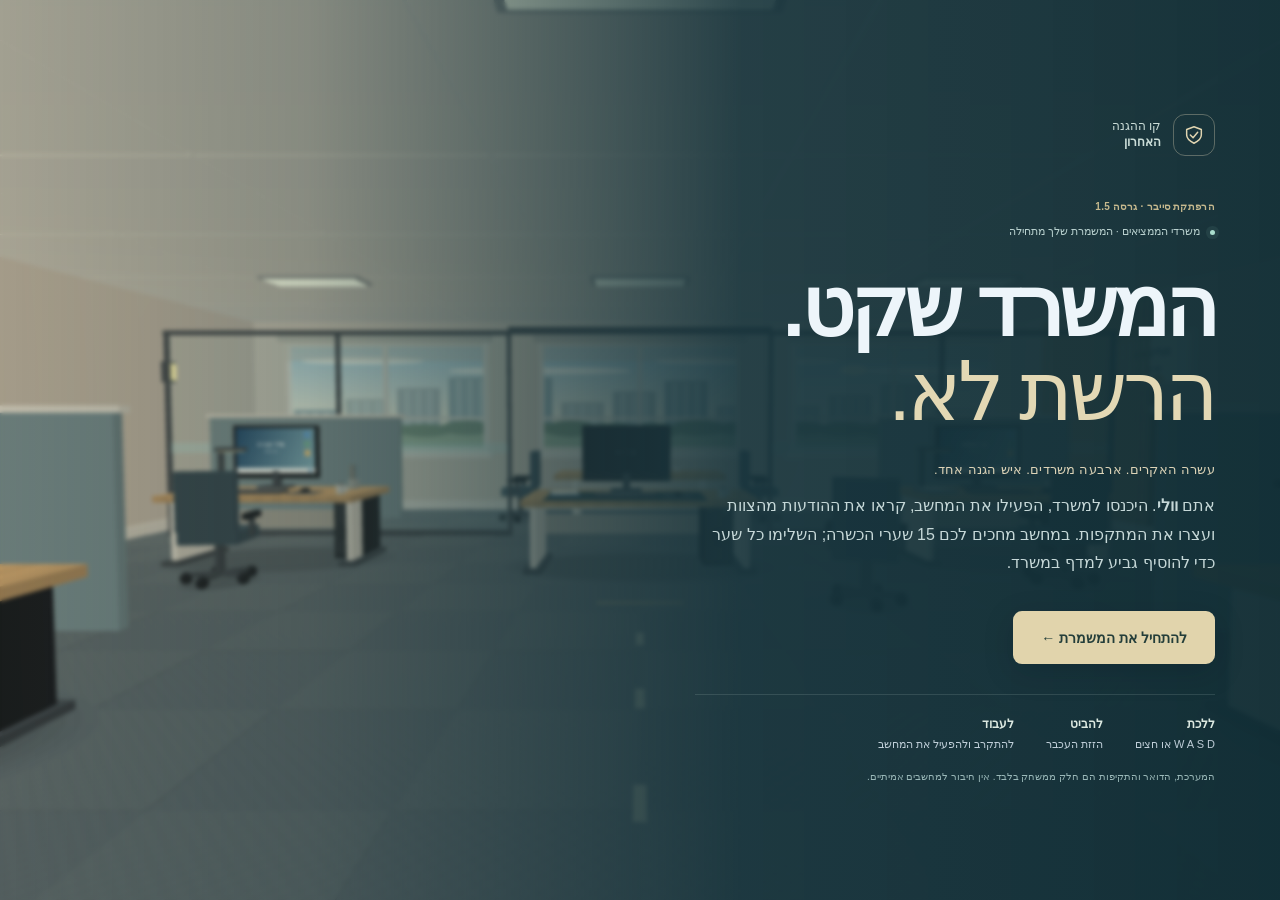
==== commit f7ef976c: "cybersecurity v1.5 הוספת מסלול הכשרה ומדף גביעים למשחק של וולי ושיפור השליטה במבט.  - שליטה במבט באמ" ====
--- a/index.html
+++ b/index.html
@@ -1,52 +1,85 @@
 <!doctype html>
 <html lang="he" dir="rtl">
-<head><meta charset="utf-8"><meta name="viewport" content="width=device-width,initial-scale=1,viewport-fit=cover"><meta name="theme-color" content="#233e51"><meta name="game-version" content="office-os-3"><title>וולי | המשמרת במשרד</title><style>
-:root{font-family:'Segoe UI',Arial,sans-serif;color:#edf5fa;background:#1d2d37;--blue:#2563c7;--ink:#203246;--muted:#607185;--line:#dbe2ea;--green:#176b53;--mint:#9ee3ce;--radius:12px;color-scheme:light}*{box-sizing:border-box}body{margin:0}button,input{font:inherit}button{cursor:pointer;touch-action:manipulation}button:disabled{cursor:default;opacity:.55}button:focus-visible,input:focus-visible{outline:3px solid #4ca8ff;outline-offset:3px}button{transition:background .16s,transform .16s}button:active:not(:disabled){transform:translateY(1px)}svg{width:24px;height:24px;fill:none;stroke:currentColor;stroke-width:1.6;stroke-linecap:round;stroke-linejoin:round;flex-shrink:0}.sprite{position:absolute;width:0;height:0;overflow:hidden}.hidden{display:none!important}#game,#world{position:fixed;inset:0;width:100%;height:100%}#world{display:block;touch-action:none;outline:none}.hud{position:absolute;inset:0;pointer-events:none}.hud button{pointer-events:auto}.topbar{display:flex;justify-content:space-between;align-items:center;padding:24px 30px;background:linear-gradient(#162633a1,transparent)}.brand{display:flex;align-items:center;gap:12px;text-shadow:0 1px 5px #0008}.brand svg{width:35px;height:35px}.brand b,.brand small{display:block}.brand b{font-size:16px}.brand small{font-size:12px;opacity:.85;margin-top:3px}.status-pill{display:flex;align-items:center;gap:10px;font-size:12px;background:#203443e8;border:1px solid #ffffff30;border-radius:30px;padding:10px 14px}.status-pill i,.monitor-top i{width:6px;height:6px;display:inline-block;border-radius:50%;background:#9ee3ce}.status-pill b{border-right:1px solid #ffffff40;padding-right:10px}.mission{position:absolute;right:30px;top:106px;width:240px;padding:18px;border:1px solid #ffffff2b;border-radius:12px;background:#203443e8;box-shadow:0 8px 25px #172c4020}.eyebrow{font-size:12px;font-weight:650;color:var(--mint)}.mission h2{font-size:17px;margin:10px 0 6px}.mission p{font-size:13px;line-height:1.65;color:#cbd9e4;margin:0 0 15px}.progress{background:#ffffff20;height:3px;border-radius:5px;overflow:hidden}.progress span{display:block;background:var(--mint);height:100%;width:0;transition:width .25s}.crosshair{position:absolute;top:50%;left:50%;width:5px;height:5px;border-radius:50%;background:#fff9;box-shadow:0 0 2px 1px #0006}.interaction-hint{position:absolute;bottom:115px;left:50%;transform:translateX(-50%);padding:10px 20px;border-radius:30px;white-space:nowrap;background:#152d40df;font-size:13px}.hud-bottom{position:absolute;bottom:24px;left:30px;right:30px;display:flex;justify-content:space-between;align-items:end;gap:15px}.controls-note{background:#203443e8;border:1px solid #ffffff26;border-radius:10px;padding:12px 16px;font-size:12px;line-height:1.8}.controls-note b,.controls-note span{display:block}.controls-note span{color:#c6d6e1}.hud-buttons{display:flex;gap:8px}.primary,.secondary{border-radius:8px;min-height:46px;padding:11px 18px;border:1px solid transparent;font-weight:650;font-size:14px}.primary{background:var(--blue);color:white;box-shadow:0 4px 12px #142b5420}.primary:hover:not(:disabled){background:#194fa9}.secondary{color:#fff;background:#203443ed;border-color:#ffffff40}.secondary:hover{background:#36546a}.large{min-height:53px;padding:15px 28px}.touch-controls{display:none}.overlay{position:fixed;inset:0;z-index:10;display:grid;place-items:center;padding:28px;background:#172934a6;backdrop-filter:blur(8px);overflow:auto}.intro{background:linear-gradient(270deg,#142f43f5 0%,#182f3bd9 50%,#142b3b44)}.intro-card{max-width:1100px;width:100%;padding:50px 20px}.chapter-line{color:#b6cbd7;font-size:13px;margin-top:14px}.intro h1{font-size:clamp(38px,5.2vw,72px);font-weight:600;line-height:1.16;letter-spacing:-.04em;margin:38px 0 22px}.intro h1 em{font-style:normal;color:#b5e2d1}.intro p{font-size:18px;color:#d6e3ea;line-height:1.8;max-width:610px;margin:10px 0}.intro .primary{margin-top:22px;background:#b5e2d1;color:#163d36}.intro .primary:hover{background:#d0f1e5}.intro-guide{display:flex;gap:35px;margin:36px 0 25px;padding-top:22px;border-top:1px solid #ffffff26;max-width:650px;font-size:13px;color:#bfced8}.intro-guide b{display:block;color:#fff;font-size:14px;margin-bottom:7px}.intro small{font-size:12px;color:#b1c4d0}.computer-overlay{background:#0e1726b8;z-index:20;padding:22px}.monitor{width:min(1440px,100%);height:min(940px,calc(100dvh - 44px));display:flex;flex-direction:column;background:#171c22;border:1px solid #697079;border-radius:18px;padding:9px 9px 0;box-shadow:0 35px 100px #0009}.monitor-top{display:flex;align-items:center;justify-content:space-between;gap:12px;padding:2px 12px 10px;color:#b8c2ce;font-size:11px;min-height:48px}.monitor-top span:first-child{color:#eef4fa}.monitor-top i{margin-left:7px}.monitor-exit{border:1px solid #ffffff30;color:white;background:#2d3743;padding:9px 12px;border-radius:6px;min-height:36px}.display{position:relative;flex:1;min-height:0;overflow:hidden;border:1px solid #070d14;border-radius:5px}.monitor-chin{display:flex;justify-content:center;align-items:center;position:relative;height:25px;font-size:10px;color:#97a3ad}.monitor-chin i{position:absolute;left:18px;width:4px;height:4px;border-radius:50%;background:#b5e2d1}.desktop{position:absolute;inset:0;background:linear-gradient(135deg,#113249,#386e8f 50%,#79a1ad);overflow:hidden}.wallpaper-art{position:absolute;left:-10%;bottom:5%;width:90%;height:90%;border:85px solid #b7dbe72e;border-radius:50% 60% 35% 60%;transform:rotate(-28deg);box-shadow:0 0 0 85px #b7dbe716,0 0 0 170px #b7dbe70d}.desktop-greeting{position:absolute;left:12%;top:25%;text-align:right;color:#e2f1f7;text-shadow:0 2px 15px #112f4820}.desktop-greeting span{font-size:14px}.desktop-greeting h2{font-size:clamp(35px,4.6vw,65px);line-height:1.15;font-weight:350;letter-spacing:-2px;margin:18px 0}.desktop-greeting p{font-size:13px;color:#d5e7ee}.desktop-icons{position:absolute;top:25px;right:24px;display:grid;gap:13px}.desktop-icons>button{display:flex;align-items:center;flex-direction:column;gap:7px;width:106px;color:white;border:1px solid transparent;background:transparent;border-radius:7px;padding:8px 4px;font-size:12px;text-shadow:0 1px 3px #1235}.desktop-icons>button:hover{background:#ffffff20;border-color:#ffffff50}.app-icon{position:relative;display:grid;place-items:center;width:49px;height:49px;box-shadow:0 5px 15px #14314c2a;border:1px solid #ffffff50;border-radius:12px}.app-icon svg{width:28px;height:28px}.blue{background:linear-gradient(#70baf0,#216cb5)}.green{background:linear-gradient(#64b9a1,#287566)}.gold{background:linear-gradient(#f0cd7c,#b78a3c)}.gray{background:linear-gradient(#b1bbc7,#667685)}.mail-badge{position:absolute;top:-4px;right:-4px;background:#a82d45;border:2px solid #dfebf3;color:white;min-width:20px;height:20px;border-radius:10px;font-size:10px;display:grid;place-items:center;text-shadow:none}.notification{position:absolute;bottom:76px;left:22px;display:flex;gap:12px;align-items:center;max-width:410px;background:#f7fbfff2;color:var(--ink);border:1px solid #fff;border-radius:11px;padding:18px;box-shadow:0 8px 30px #11334740;font-size:13px}.notification>svg{color:var(--blue)}.notification p{margin:5px 0 0;color:var(--muted);font-size:12px;line-height:1.5}.notification button,.evidence-strip button{border:0;color:var(--blue);background:transparent;font-weight:600;min-height:40px;white-space:nowrap}.taskbar{position:absolute;bottom:0;left:0;right:0;height:56px;display:flex;align-items:center;padding:6px 15px;gap:8px;background:#eaf2f5ed;color:#25465e;box-shadow:0 -1px 0 #ffffff70;z-index:4;backdrop-filter:blur(18px)}.taskbar button{width:43px;height:42px;display:grid;place-items:center;background:transparent;color:#2e5c7f;border:0;border-radius:6px;position:relative}.taskbar button:hover,.taskbar button.active{background:#fff9}.taskbar button.active:after{content:'';position:absolute;bottom:1px;height:3px;width:18px;background:#3979ad;border-radius:2px}.taskbar .mail-badge{top:0;right:1px}.taskbar-divider{height:25px;border-right:1px solid #b8cbd6;margin:0 4px}.taskbar-spacer{flex:1}.local-indicator{font-size:11px;color:#276349}.taskbar time{font-size:13px;font-variant-numeric:tabular-nums;margin-right:12px;direction:ltr}.start-menu{position:absolute;right:12px;bottom:68px;width:270px;padding:16px;background:#f2f6faf5;color:var(--ink);z-index:5;border:1px solid #fff;border-radius:12px;box-shadow:0 10px 40px #1235;display:grid;gap:4px}.start-menu b{padding:10px 8px 16px;font-size:14px}.start-menu button{background:transparent;border:0;text-align:right;color:var(--ink);padding:12px;border-radius:6px}.start-menu button:hover{background:#dce8f4}.start-menu #power-off{border-top:1px solid #cdd8e3;border-radius:0;margin-top:8px;color:#994249}.app-window{position:absolute;inset:24px 150px 78px 28px;z-index:2;display:flex;flex-direction:column;color:var(--ink);background:#f9fbfd;border:1px solid #fff;border-radius:10px;overflow:hidden;box-shadow:0 18px 65px #082b4b60;animation:window-in .2s ease}.app-window.maximized{inset:0 0 56px;border-radius:0}.window-titlebar{display:flex;justify-content:space-between;align-items:center;min-height:48px;flex-shrink:0;background:#e9eef5;border-bottom:1px solid #cfd9e4;padding:0 12px 0 0;user-select:none}.window-titlebar>div{display:flex;align-items:center;gap:9px}.window-titlebar svg{width:18px;height:18px;color:#3973a5}.window-titlebar h2{font-size:13px;margin:0;font-weight:600}.window-controls{align-self:stretch;gap:0!important;direction:ltr}.window-controls button{width:43px;border:0;border-radius:0;background:transparent;color:#4c5d6f;font-size:21px}.window-controls button:hover{background:#d6dfe9}#close-app:hover{background:#bf3c4c;color:#fff}.app-content{flex:1;min-height:0;overflow:auto;background:#fff}.mail-toolbar{display:flex;justify-content:space-between;align-items:center;gap:14px;min-height:83px;padding:16px 22px;border-bottom:1px solid var(--line)}.mail-toolbar>b{font-size:20px;white-space:nowrap}.mail-toolbar>b span{font-size:12px;background:#e5edf8;color:#325f98;border-radius:20px;padding:3px 7px;margin-right:7px}.search-label{display:flex;align-items:center;gap:8px}.search-label span{font-size:11px;color:#5b6f82}.search-label input{min-width:0;width:210px;padding:10px 12px;border:1px solid #cdd8e4;background:#f8fafc;border-radius:6px;font-size:13px}.mail-layout{display:grid;grid-template-columns:265px minmax(0,1fr);height:calc(100% - 83px)}.mail-list{overflow:auto;background:#f6f8fb;border-left:1px solid var(--line);padding:6px}.mail-item{display:block;position:relative;text-align:right;width:100%;border:1px solid transparent;border-bottom-color:#e1e7ef;padding:18px 14px;background:transparent;border-radius:6px;color:var(--ink)}.mail-item:hover{background:#eaf0f7}.mail-item.selected{border-color:#b8cfe9;background:#e5effb}.mail-item.unread:before{content:'';position:absolute;top:23px;left:12px;width:6px;height:6px;border-radius:50%;background:var(--blue)}.mail-item b,.mail-item span,.mail-item small{display:block}.mail-item b{font-size:12px;color:#567087;font-weight:500;margin-bottom:6px}.mail-item span{font-size:14px;font-weight:600;margin-bottom:8px;line-height:1.5}.mail-item small{font-size:11px;color:#77889b}.mail-empty{padding:20px;line-height:1.7;color:var(--muted)}.mail-detail{overflow:auto;padding:30px;outline:none}.mail-tag{font-size:11px;font-weight:600;color:#36648f;display:inline-block;border:1px solid #d0deec;padding:4px 8px;border-radius:5px}.mail-detail h3{font-size:24px;margin:18px 0;line-height:1.4}.sender-line{display:flex;align-items:center;gap:12px;padding-bottom:22px;margin-bottom:25px;border-bottom:1px solid var(--line)}.avatar{display:grid;place-items:center;border-radius:50%;width:38px;height:38px;background:#dceaf8;color:#33618d;font-weight:600}.sender-line b,.sender-line small{display:block}.sender-line b{font-size:13px}.sender-line small{font-size:11px;color:#6b7e91;margin-top:4px}.mail-body{font-size:15px;line-height:1.9;white-space:pre-line;max-width:650px}.mail-detail .primary{margin-top:22px}.mail-signature{font-size:13px;color:#6b8091;margin-top:30px;border-top:1px solid var(--line);padding-top:18px}.defense-layout{display:grid;grid-template-columns:minmax(0,1fr) 230px;min-height:100%}.incident{padding:26px}.incident-top{display:flex;justify-content:space-between;align-items:center;font-size:12px;color:#65778a;gap:10px}.alert-badge{background:#fff1df;border:1px solid #f2d8ad;color:#8c5316;padding:5px 9px;border-radius:5px}.incident h3{font-size:26px;margin:22px 0 12px}.incident>p{line-height:1.85;font-size:15px;color:#566a7e}.evidence-strip{display:flex;align-items:center;gap:10px;background:#eff5fb;border:1px solid #d9e5f1;border-radius:7px;padding:8px 12px;color:#51728f;font-size:12px;margin:18px 0}.evidence-strip svg{width:19px;height:19px}.evidence-strip span{flex:1}.incident h4{font-size:14px;margin:22px 0 12px}.choices{display:grid;gap:9px}.choice{display:flex;align-items:center;gap:12px;width:100%;text-align:right;background:#fff;border:1px solid #cad6e2;border-radius:7px;padding:13px;color:#293d51;min-height:51px;font-size:14px;line-height:1.5}.choice:hover:not(:disabled){background:#edf4fd;border-color:#78a6d4}.choice b{display:grid;place-items:center;flex-shrink:0;width:25px;height:25px;border-radius:5px;background:#eaf0f7;font-size:12px;color:#536e89}.choice.wrong{background:#fff0f0;border-color:#d38990;color:#893742;opacity:1}.choice.correct{background:#e6f6ef;border-color:#67a88d;color:#21654a;opacity:1}.feedback{min-height:20px;font-size:14px!important}.feedback.good{color:#216b4d!important}.feedback.bad{color:#9f3744!important}.defense-side{padding:26px 20px;background:#f1f5f9;border-right:1px solid var(--line)}.defense-side .eyebrow,.settings-content .eyebrow{color:#52718e}.office{margin-top:20px}.office-label{display:flex;justify-content:space-between;font-size:12px;gap:8px}.office-label b{color:#2b745b}.office-bar{height:5px;background:#d8e2e9;border-radius:6px;overflow:hidden;margin-top:8px}.office-bar span{display:block;height:100%;background:#4c9c7e;transition:width .2s}.office-bar .low{background:#bc5262}.office-label .low{color:#a43848}.defense-side h4{font-size:13px;border-top:1px solid var(--line);margin:30px 0 12px;padding-top:20px}.defense-side ol{padding-right:15px;color:#62788b;line-height:1.8;font-size:12px}.local-note{font-size:11px;line-height:1.7;color:#617d8c;border-right:2px solid #8cafbf;padding-right:9px}.document{max-width:760px;margin:30px auto;padding:35px 45px;background:#fff;border:1px solid #dce3ea;box-shadow:0 5px 20px #1f374508}.document-label{font-size:12px;color:#637c93}.document h3,.settings-content h3{font-size:28px;line-height:1.4}.document p,.document li{font-size:15px;line-height:1.9;color:#5c7186}.document-stamp{border-top:1px solid #d5dfe8;padding-top:20px;margin-top:30px;font-size:12px;color:#7691a1}#app-files{background:#edf1f6;padding:0 20px}.settings-content{padding:36px;max-width:700px}.settings-content label{display:flex;align-items:center;gap:16px;margin:30px 0;font-size:15px}.settings-content input[type=range]{flex:1;min-width:80px;accent-color:#326ab8}.settings-content input[type=checkbox]{width:20px;height:20px;accent-color:#326ab8}.settings-content p{font-size:14px;line-height:1.8;color:#657c90}.boot{position:absolute;inset:0;z-index:10;background:#172c42;color:#e2f1f7;display:flex;align-items:center;justify-content:center;flex-direction:column;gap:14px}.boot svg{width:54px;height:54px;color:#a4d5f3}.boot h2{font-size:28px;font-weight:400}.boot p{font-size:13px;color:#b9cbda}.spinner{width:23px;height:23px;border:2px solid #ffffff30;border-top-color:white;border-radius:50%;animation:spin 1s linear infinite}.ending-card{width:min(520px,100%);background:#1c364a;border:1px solid #ffffff30;border-radius:18px;padding:40px;text-align:center;box-shadow:0 30px 90px #0005}.ending-card h2{font-size:30px}.ending-card p{font-size:16px;line-height:1.8;color:#c1d5df}.ending-card .trophy{display:block;width:68px;height:68px;margin:25px auto;color:#b5e2d1}.ending-stats{display:flex;justify-content:center;gap:25px;margin:24px 0;font-size:20px;color:#b5e2d1}@keyframes spin{to{transform:rotate(360deg)}}@keyframes window-in{from{opacity:0;transform:translateY(8px) scale(.985)}to{opacity:1;transform:none}}.reduce-motion *{animation:none!important;transition:none!important}@media(prefers-reduced-motion:reduce){*,*:before,*:after{animation:none!important;transition:none!important}}@media(max-width:1000px){.app-window{inset:14px 130px 68px 14px}.defense-layout{grid-template-columns:1fr}.defense-side{border:0;border-top:1px solid var(--line)}#offices{display:grid;grid-template-columns:1fr 1fr;gap:0 20px}.mail-layout{grid-template-columns:205px minmax(0,1fr)}.mail-detail{padding:23px}.mail-toolbar{padding:14px}.search-label span{display:none}.search-label input{width:170px}.controls-note{max-width:290px}.hud-buttons{flex-wrap:wrap;justify-content:flex-end}.hud-buttons button{font-size:12px}.monitor-top>span:nth-child(2){display:none}}
+<head><meta charset="utf-8"><meta name="viewport" content="width=device-width,initial-scale=1,viewport-fit=cover"><meta name="theme-color" content="#233e51"><meta name="game-version" content="office-os-5"><title>וולי | המשמרת במשרד</title><style>
+:root{font-family:'Segoe UI',Arial,sans-serif;color:#edf5fa;background:#1d2d37;--blue:#2563c7;--ink:#203246;--muted:#607185;--line:#dbe2ea;--green:#176b53;--mint:#9ee3ce;--radius:12px;color-scheme:light}*{box-sizing:border-box}body{margin:0}button,input{font:inherit}button{cursor:pointer;touch-action:manipulation}button:disabled{cursor:default;opacity:.55}button:focus-visible,input:focus-visible{outline:3px solid #4ca8ff;outline-offset:3px}button{transition:background .16s,transform .16s}button:active:not(:disabled){transform:translateY(1px)}svg{width:24px;height:24px;fill:none;stroke:currentColor;stroke-width:1.6;stroke-linecap:round;stroke-linejoin:round;flex-shrink:0}.sprite{position:absolute;width:0;height:0;overflow:hidden}.hidden{display:none!important}#game,#world{position:fixed;inset:0;width:100%;height:100%}#world{display:block;touch-action:none;outline:none}.hud{position:absolute;inset:0;pointer-events:none}.hud button{pointer-events:auto}.topbar{display:flex;justify-content:space-between;align-items:center;padding:24px 30px;background:linear-gradient(#162633a1,transparent)}.brand{display:flex;align-items:center;gap:12px;text-shadow:0 1px 5px #0008}.brand svg{width:35px;height:35px}.brand b,.brand small{display:block}.brand b{font-size:16px}.brand small{font-size:12px;opacity:.85;margin-top:3px}.status-pill{display:flex;align-items:center;gap:10px;font-size:12px;background:#203443e8;border:1px solid #ffffff30;border-radius:30px;padding:10px 14px}.status-pill i,.monitor-top i{width:6px;height:6px;display:inline-block;border-radius:50%;background:#9ee3ce}.status-pill b{border-right:1px solid #ffffff40;padding-right:10px}.mission{position:absolute;right:30px;top:106px;width:240px;padding:18px;border:1px solid #ffffff2b;border-radius:12px;background:#203443e8;box-shadow:0 8px 25px #172c4020}.eyebrow{font-size:12px;font-weight:650;color:var(--mint)}.mission h2{font-size:17px;margin:10px 0 6px}.mission p{font-size:13px;line-height:1.65;color:#cbd9e4;margin:0 0 15px}.progress{background:#ffffff20;height:3px;border-radius:5px;overflow:hidden}.progress span{display:block;background:var(--mint);height:100%;width:0;transition:width .25s}.crosshair{position:absolute;top:50%;left:50%;width:5px;height:5px;border-radius:50%;background:#fff9;box-shadow:0 0 2px 1px #0006}.interaction-hint{position:absolute;bottom:115px;left:50%;transform:translateX(-50%);padding:10px 20px;border-radius:30px;white-space:nowrap;background:#152d40df;font-size:13px}.hud-bottom{position:absolute;bottom:24px;left:30px;right:30px;display:flex;justify-content:space-between;align-items:end;gap:15px}.controls-note{background:#203443e8;border:1px solid #ffffff26;border-radius:10px;padding:12px 16px;font-size:12px;line-height:1.8}.controls-note b,.controls-note span{display:block}.controls-note span{color:#c6d6e1}.hud-buttons{display:flex;gap:8px}.primary,.secondary{border-radius:8px;min-height:46px;padding:11px 18px;border:1px solid transparent;font-weight:650;font-size:14px}.primary{background:var(--blue);color:white;box-shadow:0 4px 12px #142b5420}.primary:hover:not(:disabled){background:#194fa9}.secondary{color:#fff;background:#203443ed;border-color:#ffffff40}.secondary:hover{background:#36546a}.large{min-height:53px;padding:15px 28px}.touch-controls{display:none}.overlay{position:fixed;inset:0;z-index:10;display:grid;place-items:center;padding:28px;background:#172934a6;backdrop-filter:blur(8px);overflow:auto}.intro{background:linear-gradient(270deg,#142f43f5 0%,#182f3bd9 50%,#142b3b44)}.intro-card{max-width:1100px;width:100%;padding:50px 20px}.chapter-line{color:#b6cbd7;font-size:13px;margin-top:14px}.intro h1{font-size:clamp(38px,5.2vw,72px);font-weight:600;line-height:1.16;letter-spacing:-.04em;margin:38px 0 22px}.intro h1 em{font-style:normal;color:#b5e2d1}.intro p{font-size:18px;color:#d6e3ea;line-height:1.8;max-width:610px;margin:10px 0}.intro .primary{margin-top:22px;background:#b5e2d1;color:#163d36}.intro .primary:hover{background:#d0f1e5}.intro-guide{display:flex;gap:35px;margin:36px 0 25px;padding-top:22px;border-top:1px solid #ffffff26;max-width:650px;font-size:13px;color:#bfced8}.intro-guide b{display:block;color:#fff;font-size:14px;margin-bottom:7px}.intro small{font-size:12px;color:#b1c4d0}.computer-overlay{background:#0e1726b8;z-index:20;padding:22px}.monitor{width:min(1440px,100%);height:min(940px,calc(100dvh - 44px));display:flex;flex-direction:column;background:#171c22;border:1px solid #697079;border-radius:18px;padding:9px 9px 0;box-shadow:0 35px 100px #0009}.monitor-top{display:flex;align-items:center;justify-content:space-between;gap:12px;padding:2px 12px 10px;color:#b8c2ce;font-size:11px;min-height:48px}.monitor-top span:first-child{color:#eef4fa}.monitor-top i{margin-left:7px}.monitor-exit{border:1px solid #ffffff30;color:white;background:#2d3743;padding:9px 12px;border-radius:6px;min-height:36px}.display{position:relative;flex:1;min-height:0;overflow:hidden;border:1px solid #070d14;border-radius:5px}.monitor-chin{display:flex;justify-content:center;align-items:center;position:relative;height:25px;font-size:10px;color:#97a3ad}.monitor-chin i{position:absolute;left:18px;width:4px;height:4px;border-radius:50%;background:#b5e2d1}.desktop{position:absolute;inset:0;background:linear-gradient(135deg,#113249,#386e8f 50%,#79a1ad);overflow:hidden}.wallpaper-art{position:absolute;left:-10%;bottom:5%;width:90%;height:90%;border:85px solid #b7dbe72e;border-radius:50% 60% 35% 60%;transform:rotate(-28deg);box-shadow:0 0 0 85px #b7dbe716,0 0 0 170px #b7dbe70d}.desktop-greeting{position:absolute;left:12%;top:25%;text-align:right;color:#e2f1f7;text-shadow:0 2px 15px #112f4820}.desktop-greeting span{font-size:14px}.desktop-greeting h2{font-size:clamp(35px,4.6vw,65px);line-height:1.15;font-weight:350;letter-spacing:-2px;margin:18px 0}.desktop-greeting p{font-size:13px;color:#d5e7ee}.desktop-icons{position:absolute;top:25px;right:24px;display:grid;gap:13px}.desktop-icons>button{display:flex;align-items:center;flex-direction:column;gap:7px;width:106px;color:white;border:1px solid transparent;background:transparent;border-radius:7px;padding:8px 4px;font-size:12px;text-shadow:0 1px 3px #1235}.desktop-icons>button:hover{background:#ffffff20;border-color:#ffffff50}.app-icon{position:relative;display:grid;place-items:center;width:49px;height:49px;box-shadow:0 5px 15px #14314c2a;border:1px solid #ffffff50;border-radius:12px}.app-icon svg{width:28px;height:28px}.blue{background:linear-gradient(#70baf0,#216cb5)}.green{background:linear-gradient(#64b9a1,#287566)}.gold{background:linear-gradient(#f0cd7c,#b78a3c)}.gray{background:linear-gradient(#b1bbc7,#667685)}.mail-badge{position:absolute;top:-4px;right:-4px;background:#a82d45;border:2px solid #dfebf3;color:white;min-width:20px;height:20px;border-radius:10px;font-size:10px;display:grid;place-items:center;text-shadow:none}.notification{position:absolute;bottom:76px;left:22px;display:flex;gap:12px;align-items:center;max-width:410px;background:#f7fbfff2;color:var(--ink);border:1px solid #fff;border-radius:11px;padding:18px;box-shadow:0 8px 30px #11334740;font-size:13px}.notification>svg{color:var(--blue)}.notification p{margin:5px 0 0;color:var(--muted);font-size:12px;line-height:1.5}.notification button,.evidence-strip button{border:0;color:var(--blue);background:transparent;font-weight:600;min-height:40px;white-space:nowrap}.taskbar{position:absolute;bottom:0;left:0;right:0;height:56px;display:flex;align-items:center;padding:6px 15px;gap:8px;background:#eaf2f5ed;color:#25465e;box-shadow:0 -1px 0 #ffffff70;z-index:4;backdrop-filter:blur(18px)}.taskbar button{width:43px;height:42px;display:grid;place-items:center;background:transparent;color:#2e5c7f;border:0;border-radius:6px;position:relative}.taskbar button:hover,.taskbar button.active{background:#fff9}.taskbar button.active:after{content:'';position:absolute;bottom:1px;height:3px;width:18px;background:#3979ad;border-radius:2px}.taskbar .mail-badge{top:0;right:1px}.taskbar-divider{height:25px;border-right:1px solid #b8cbd6;margin:0 4px}.taskbar-spacer{flex:1}.local-indicator{font-size:11px;color:#276349}.taskbar time{font-size:13px;font-variant-numeric:tabular-nums;margin-right:12px;direction:ltr}.start-menu{position:absolute;right:12px;bottom:68px;width:270px;padding:16px;background:#f2f6faf5;color:var(--ink);z-index:5;border:1px solid #fff;border-radius:12px;box-shadow:0 10px 40px #1235;display:grid;gap:4px}.start-menu b{padding:10px 8px 16px;font-size:14px}.start-menu button{background:transparent;border:0;text-align:right;color:var(--ink);padding:12px;border-radius:6px}.start-menu button:hover{background:#dce8f4}.start-menu #power-off{border-top:1px solid #cdd8e3;border-radius:0;margin-top:8px;color:#994249}.app-window{position:absolute;inset:24px 150px 78px 28px;z-index:2;display:flex;flex-direction:column;color:var(--ink);background:#f9fbfd;border:1px solid #fff;border-radius:10px;overflow:hidden;box-shadow:0 18px 65px #082b4b60;animation:window-in .2s ease}.app-window.maximized{inset:0 0 56px;border-radius:0}.window-titlebar{display:flex;justify-content:space-between;align-items:center;min-height:48px;flex-shrink:0;background:#e9eef5;border-bottom:1px solid #cfd9e4;padding:0 12px 0 0;user-select:none}.window-titlebar>div{display:flex;align-items:center;gap:9px}.window-titlebar svg{width:18px;height:18px;color:#3973a5}.window-titlebar h2{font-size:13px;margin:0;font-weight:600}.window-controls{align-self:stretch;gap:0!important;direction:ltr}.window-controls button{width:43px;border:0;border-radius:0;background:transparent;color:#4c5d6f;font-size:21px}.window-controls button:hover{background:#d6dfe9}#close-app:hover{background:#bf3c4c;color:#fff}.app-content{flex:1;min-height:0;overflow:auto;background:#fff}.mail-toolbar{display:flex;justify-content:space-between;align-items:center;gap:14px;min-height:83px;padding:16px 22px;border-bottom:1px solid var(--line)}.mail-toolbar>b{font-size:20px;white-space:nowrap}.mail-toolbar>b span{font-size:12px;background:#e5edf8;color:#325f98;border-radius:20px;padding:3px 7px;margin-right:7px}.search-label{display:flex;align-items:center;gap:8px}.search-label span{font-size:11px;color:#5b6f82}.search-label input{min-width:0;width:210px;padding:10px 12px;border:1px solid #cdd8e4;background:#f8fafc;border-radius:6px;font-size:13px}.mail-layout{display:grid;grid-template-columns:265px minmax(0,1fr);height:calc(100% - 83px)}.mail-list{overflow:auto;background:#f6f8fb;border-left:1px solid var(--line);padding:6px}.mail-item{display:block;position:relative;text-align:right;width:100%;border:1px solid transparent;border-bottom-color:#e1e7ef;padding:18px 14px;background:transparent;border-radius:6px;color:var(--ink)}.mail-item:hover{background:#eaf0f7}.mail-item.selected{border-color:#b8cfe9;background:#e5effb}.mail-item.unread:before{content:'';position:absolute;top:23px;left:12px;width:6px;height:6px;border-radius:50%;background:var(--blue)}.mail-item b,.mail-item span,.mail-item small{display:block}.mail-item b{font-size:12px;color:#567087;font-weight:500;margin-bottom:6px}.mail-item span{font-size:14px;font-weight:600;margin-bottom:8px;line-height:1.5}.mail-item small{font-size:11px;color:#77889b}.mail-empty{padding:20px;line-height:1.7;color:var(--muted)}.mail-detail{overflow:auto;padding:30px;outline:none}.mail-tag{font-size:11px;font-weight:600;color:#36648f;display:inline-block;border:1px solid #d0deec;padding:4px 8px;border-radius:5px}.mail-detail h3{font-size:24px;margin:18px 0;line-height:1.4}.sender-line{display:flex;align-items:center;gap:12px;padding-bottom:22px;margin-bottom:25px;border-bottom:1px solid var(--line)}.avatar{display:grid;place-items:center;border-radius:50%;width:38px;height:38px;background:#dceaf8;color:#33618d;font-weight:600}.sender-line b,.sender-line small{display:block}.sender-line b{font-size:13px}.sender-line small{font-size:11px;color:#6b7e91;margin-top:4px}.mail-body{font-size:15px;line-height:1.9;white-space:pre-line;max-width:650px}.mail-detail .primary{margin-top:22px}.mail-signature{font-size:13px;color:#6b8091;margin-top:30px;border-top:1px solid var(--line);padding-top:18px}.defense-layout{display:grid;grid-template-columns:minmax(0,1fr) 230px;min-height:100%}.incident{padding:26px}.incident-top{display:flex;justify-content:space-between;align-items:center;font-size:12px;color:#65778a;gap:10px}.alert-badge{background:#fff1df;border:1px solid #f2d8ad;color:#8c5316;padding:5px 9px;border-radius:5px}.incident h3{font-size:26px;margin:22px 0 12px}.incident>p{line-height:1.85;font-size:15px;color:#566a7e}.evidence-strip{display:flex;align-items:center;gap:10px;background:#eff5fb;border:1px solid #d9e5f1;border-radius:7px;padding:8px 12px;color:#51728f;font-size:12px;margin:18px 0}.evidence-strip svg{width:19px;height:19px}.evidence-strip span{flex:1}.incident h4{font-size:14px;margin:22px 0 12px}.choices{display:grid;gap:9px}.choice{display:flex;align-items:center;gap:12px;width:100%;text-align:right;background:#fff;border:1px solid #cad6e2;border-radius:7px;padding:13px;color:#293d51;min-height:51px;font-size:14px;line-height:1.5}.choice:hover:not(:disabled){background:#edf4fd;border-color:#78a6d4}.choice b{display:grid;place-items:center;flex-shrink:0;width:25px;height:25px;border-radius:5px;background:#eaf0f7;font-size:12px;color:#536e89}.choice.wrong{background:#fff0f0;border-color:#d38990;color:#893742;opacity:1}.choice.correct{background:#e6f6ef;border-color:#67a88d;color:#21654a;opacity:1}.feedback{min-height:20px;font-size:14px!important}.feedback.good{color:#216b4d!important}.feedback.bad{color:#9f3744!important}.defense-side{padding:26px 20px;background:#f1f5f9;border-right:1px solid var(--line)}.defense-side .eyebrow,.settings-content .eyebrow{color:#52718e}.office{margin-top:20px}.office-label{display:flex;justify-content:space-between;font-size:12px;gap:8px}.office-label b{color:#2b745b}.office-bar{height:5px;background:#d8e2e9;border-radius:6px;overflow:hidden;margin-top:8px}.office-bar span{display:block;height:100%;background:#4c9c7e;transition:width .2s}.office-bar .low{background:#bc5262}.office-label .low{color:#a43848}.defense-side h4{font-size:13px;border-top:1px solid var(--line);margin:30px 0 12px;padding-top:20px}.defense-side ol{padding-right:15px;color:#62788b;line-height:1.8;font-size:12px}.local-note{font-size:11px;line-height:1.7;color:#617d8c;border-right:2px solid #8cafbf;padding-right:9px}.document{max-width:760px;margin:30px auto;padding:35px 45px;background:#fff;border:1px solid #dce3ea;box-shadow:0 5px 20px #1f374508}.document-label{font-size:12px;color:#637c93}.document h3,.settings-content h3{font-size:28px;line-height:1.4}.document p,.document li{font-size:15px;line-height:1.9;color:#5c7186}.document-stamp{border-top:1px solid #d5dfe8;padding-top:20px;margin-top:30px;font-size:12px;color:#7691a1}#app-files{background:#edf1f6;padding:0 20px}.settings-content{padding:36px;max-width:700px}.settings-content label{display:flex;align-items:center;gap:16px;margin:30px 0;font-size:15px}.settings-content input[type=range]{flex:1;min-width:80px;accent-color:#326ab8}.settings-content input[type=checkbox]{width:20px;height:20px;accent-color:#326ab8}.settings-content p{font-size:14px;line-height:1.8;color:#657c90}.boot{position:absolute;inset:0;z-index:10;background:#172c42;color:#e2f1f7;display:flex;align-items:center;justify-content:center;flex-direction:column;gap:14px}.boot svg{width:54px;height:54px;color:#a4d5f3}.boot h2{font-size:28px;font-weight:400}.boot p{font-size:13px;color:#b9cbda}.spinner{width:23px;height:23px;border:2px solid #ffffff30;border-top-color:white;border-radius:50%;animation:spin 1s linear infinite}.ending-card{width:min(520px,100%);background:#1c364a;border:1px solid #ffffff30;border-radius:18px;padding:40px;text-align:center;box-shadow:0 30px 90px #0005}.ending-card h2{font-size:30px}.ending-card p{font-size:16px;line-height:1.8;color:#c1d5df}.ending-card .trophy{display:block;width:68px;height:68px;margin:25px auto;color:#b5e2d1}.ending-stats{display:flex;justify-content:center;gap:25px;margin:24px 0;font-size:20px;color:#b5e2d1}@keyframes spin{to{transform:rotate(360deg)}}@keyframes window-in{from{opacity:0;transform:translateY(8px) scale(.985)}to{opacity:1;transform:none}}.reduce-motion *{animation:none!important;transition:none!important}@media(prefers-reduced-motion:reduce){*,*:before,*:after{animation:none!important;transition:none!important}}@media(max-width:1000px){.app-window{inset:14px 130px 68px 14px}.defense-layout{grid-template-columns:1fr}.defense-side{border:0;border-top:1px solid var(--line)}#offices{display:grid;grid-template-columns:1fr 1fr;gap:0 20px}.mail-layout{grid-template-columns:205px minmax(0,1fr)}.mail-detail{padding:23px}.mail-toolbar{padding:14px}.search-label span{display:none}.search-label input{width:170px}.controls-note{max-width:290px}.hud-buttons{flex-wrap:wrap;justify-content:flex-end}.hud-buttons button{font-size:12px}.monitor-top>span:nth-child(2){display:none}}
 @media(max-width:680px){.topbar{padding:14px}.brand b{font-size:13px}.brand small{font-size:10px}.brand svg{width:27px}.status-pill{font-size:10px;padding:9px;gap:7px}.mission{top:80px;right:14px;width:194px;padding:12px}.mission h2{font-size:14px}.mission p{font-size:11px}.hud-bottom{bottom:16px;left:14px;right:14px}.controls-note{display:none}.hud-buttons{width:100%}#mouse-look{display:none}.touch-controls{display:flex;direction:ltr;position:absolute;bottom:78px;left:14px;gap:5px;pointer-events:auto}.touch-controls button{width:42px;height:44px;background:#203443eb;border:1px solid #ffffff50;border-radius:7px;color:white;font-size:20px;touch-action:none}.interaction-hint{bottom:135px;max-width:95%;font-size:11px;white-space:normal;text-align:center;width:270px}.overlay{padding:15px}.intro-card{padding:25px 5px}.intro h1{font-size:40px;margin-top:26px}.intro p{font-size:15px}.intro-guide{gap:20px;font-size:11px}.intro-guide b{font-size:12px}.intro small{font-size:11px}.computer-overlay{padding:3px}.monitor{height:99dvh;border-radius:9px;padding:4px 4px 0}.monitor-top{padding:0 6px 6px;font-size:10px;min-height:44px}.monitor-exit{font-size:11px}.monitor-chin{height:18px;font-size:8px}.desktop-icons{right:10px;top:18px;gap:8px}.desktop-icons>button{width:89px;font-size:11px}.app-icon{width:42px;height:42px}.desktop-greeting{left:7%;top:25%}.desktop-greeting h2{font-size:33px}.desktop-greeting span,.desktop-greeting p{font-size:11px}.notification{left:10px;right:10px;bottom:67px;padding:12px;gap:8px}.notification button{font-size:12px}.notification p{font-size:11px}.app-window{inset:8px 6px 64px;border-radius:8px}.window-titlebar{min-height:44px}.window-controls button{width:39px;min-height:44px}.mail-toolbar{flex-wrap:wrap;gap:10px;padding:14px;min-height:100px}.mail-toolbar>b{font-size:18px}.search-label{width:100%}.search-label input{width:100%}.mail-layout{height:calc(100% - 110px);grid-template-columns:1fr;grid-template-rows:155px minmax(0,1fr)}.mail-list{border-left:0;border-bottom:1px solid var(--line);padding:4px}.mail-item{padding:10px 12px}.mail-item b{margin-bottom:3px}.mail-item span{font-size:13px;margin-bottom:3px}.mail-detail{padding:20px}.mail-detail h3{font-size:21px}.mail-body{font-size:14px}.sender-line{margin-bottom:15px;padding-bottom:15px}.incident{padding:20px 16px}.incident h3{font-size:23px}.incident>p{font-size:14px}.evidence-strip{flex-wrap:wrap}.evidence-strip button{width:100%;text-align:right}.choice{font-size:13px;padding:11px;gap:9px}.taskbar{padding:6px 9px;gap:5px}.local-indicator{font-size:10px}.taskbar time{margin-right:4px;font-size:11px}.document{padding:23px 18px;margin:15px auto}.document h3,.settings-content h3{font-size:23px}.settings-content{padding:24px}.settings-content label{flex-wrap:wrap}.settings-content .check-row{flex-wrap:nowrap}.document li,.document p{font-size:14px}.ending-card{padding:26px}.ending-card h2{font-size:26px}}
-/* v1.3 — warm architectural office and a clearer, calmer game desktop. */
-:root{--blue:#246a75;--ink:#21383e;--muted:#657b82;--line:#dce5e7;--mint:#a9ddcd}
-.primary{background:#246a75;box-shadow:0 5px 16px #0c3e4920}.primary:hover:not(:disabled){background:#1b5661}button:focus-visible,input:focus-visible{outline-color:#d8a964}.cinematic-shade{position:absolute;inset:0;pointer-events:none;background:linear-gradient(#12272f28,transparent 25%,transparent 75%,#10252c35)}
-.topbar{padding:22px 28px}.brand svg{color:#beddd0;background:#152f369c;border:1px solid #d1e5dc44;border-radius:11px;width:43px;height:43px;padding:9px}.brand b{font-size:15px;letter-spacing:.01em}.status-pill{background:#152e35e8;border-color:#c2ded332;backdrop-filter:blur(10px);padding:10px 16px}.status-pill i{box-shadow:0 0 0 4px #a6dccc12}.mission{width:242px;right:28px;top:100px;border-radius:14px;padding:19px;background:linear-gradient(140deg,#203c43f0,#142d34f0);border-color:#b4d2c72e;box-shadow:0 12px 40px #17313a20;backdrop-filter:blur(14px)}.mission .eyebrow{display:flex;align-items:center;justify-content:space-between;color:#c5d8d0;font-size:11px}.edition{font-size:10px;font-weight:500;border:1px solid #c4dfd12e;border-radius:4px;padding:2px 5px;color:#c9dbd4}.mission h2{font-size:18px;font-weight:600;margin-top:15px}.mission p{color:#b4c9c9;font-size:12px}.mission-steps{border-top:1px solid #c5dfd224;padding-top:12px;display:grid;gap:9px;margin:14px 0 17px}.mission-steps>span{display:flex;gap:9px;align-items:center;font-size:11px;color:#c4d6d4}.mission-steps b{font-size:9px;display:grid;place-items:center;width:22px;height:22px;background:#a2c2b81c;border:1px solid #c4dfd224;border-radius:6px;font-weight:500}.mission-steps .done b{background:#afd8c7;color:#1c443b;border-color:#afd8c7}.progress{height:4px;background:#b1c9c41c}.progress span{background:linear-gradient(90deg,#82bcae,#dbcf9f)}
-.office-map{position:absolute;left:28px;top:100px;width:162px;border:1px solid #b4d2c72e;background:#18343ce8;backdrop-filter:blur(12px);border-radius:13px;overflow:hidden;box-shadow:0 10px 30px #10222a18}.office-map>button{width:100%;display:flex;justify-content:space-between;align-items:center;min-height:42px;background:transparent;color:#d0e0d9;border:0;padding:11px 13px;font-size:11px}.office-map>button:hover{background:#c5dfd20b}.office-map>button span{font-size:18px}.floor-plan{display:block;width:calc(100% - 24px);height:148px;margin:0 12px;color:#8ca6a8;stroke-width:.08;fill:#436269}.floor-plan .map-room{fill:#0d252d;stroke:#a0bfbb;stroke-width:.12}.floor-plan .map-divider{stroke:#86a5aa;stroke-dasharray:.3 .18}.floor-plan .map-target{fill:#d6bc81;stroke:#e9d5a6}.floor-plan .map-halo{stroke:none;fill:#cbece522}.floor-plan .map-arrow{fill:#b0e8d3;stroke:#c5f2e6;stroke-width:.04}.map-key{display:flex;justify-content:center;gap:14px;font-size:9px;color:#c4d6d2;margin-top:8px}.map-key i{display:inline-block;width:5px;height:5px;background:#b0e8d3;border-radius:50%;margin-left:4px}.map-key>span:nth-child(2) i{background:#d6bc81;border-radius:1px}.office-map small{display:block;text-align:center;font-size:10px;color:#a2bfb9;margin:10px 0 13px}.controls-note{background:#18343ce8;border-color:#b5d1c72d;font-size:11px;backdrop-filter:blur(10px)}.controls-note span{font-size:10px;color:#adc5c5}.hud-buttons .secondary{background:#19363eed;border-color:#abcbb93d;font-size:12px}.hud-buttons .primary{background:#d8cba2;color:#203b39;border-color:#e6d9b4}.hud-buttons .primary:hover{background:#eddfb7}.interaction-hint{background:#e6e9dbee;color:#26413d;border:1px solid #fff7;box-shadow:0 5px 25px #112c3220;font-weight:600}.crosshair{width:4px;height:4px;box-shadow:0 0 0 4px #17313a18}
-.intro{background:linear-gradient(270deg,#102d35f5 0%,#17343de8 42%,#17343d45 76%,#17343d15);backdrop-filter:blur(2px)}.intro-card{max-width:1180px;padding:35px 15px}.intro-emblem{display:flex;align-items:center;gap:12px;margin-bottom:40px;font-size:12px;color:#cbddd8;line-height:1.3}.intro-emblem svg{width:42px;height:42px;color:#dfd4b0;border:1px solid #e5d9ba55;border-radius:12px;padding:9px}.intro-emblem b{font-weight:600}.intro-card>.eyebrow{font-size:10px;letter-spacing:.03em;color:#c6b98e}.chapter-line{font-size:11px;margin-top:11px;color:#b8d0ce}.chapter-line i{display:inline-block;width:5px;height:5px;background:#a9ddcd;border-radius:50%;margin-left:7px;box-shadow:0 0 0 4px #a9ddcd12}.intro h1{font-size:clamp(48px,6.4vw,86px);font-weight:650;line-height:1.03;letter-spacing:-.05em;margin:28px 0 24px}.intro h1 em{color:#e3d8b4;font-weight:350}.intro p{max-width:510px;font-size:16px;line-height:1.8;color:#c6d8d8}.intro p:first-of-type{font-size:13px;color:#dcd3b7;letter-spacing:.02em}.intro .primary{background:#e1d4ac;color:#243e3a;border-radius:9px;padding:14px 27px;margin-top:23px;box-shadow:0 8px 30px #020f1b30}.intro .primary:hover{background:#f3e5bf}.intro-guide{max-width:520px;margin:30px 0 17px;gap:32px;border-color:#c8dcd625;font-size:11px}.intro-guide b{font-size:12px;color:#dce9e1}.intro small{font-size:10px;max-width:550px;display:block;line-height:1.8;color:#9bb9b9}
-.computer-overlay{background:#11252ccc;backdrop-filter:blur(12px)}.monitor{border-color:#5b6a6c;background:linear-gradient(150deg,#26363a,#17282c);box-shadow:0 35px 120px #071419a6;border-radius:17px}.monitor-top{padding-bottom:8px;color:#abc2c5}.monitor-exit{font-size:11px;background:#ffffff0b;border-color:#adc9c32e;min-height:36px;border-radius:7px}.monitor-exit:hover{background:#ffffff16}.monitor-chin{color:#99b1b2;letter-spacing:.02em}.desktop{background:radial-gradient(ellipse at 24% 5%,#92b5b45e,transparent 50%),linear-gradient(135deg,#163e4a,#2b646b 52%,#7fa399)}.wallpaper-art{left:-28%;bottom:-63%;width:115%;height:160%;border:100px solid #b4dbca1c;border-radius:50%;transform:rotate(-32deg);box-shadow:0 0 0 70px #b7dbe711,0 0 0 140px #b7dbe70b}.wallpaper-art:after{content:'';position:absolute;inset:13%;border:1px solid #c3e2d528;border-radius:50%}.desktop-greeting{left:7%;top:21%;text-align:right;max-width:500px}.desktop-greeting .desktop-kicker{font-size:10px;letter-spacing:.025em;color:#c2d9d2}.desktop-greeting h2{font-size:clamp(29px,3.6vw,48px);font-weight:550;letter-spacing:-.035em;line-height:1.15;margin:14px 0}.desktop-greeting h2 em{font-style:normal;font-weight:300;color:#d6e5da}.desktop-greeting p{font-size:12px;color:#c7ddd7}.desktop-icons{right:20px;top:24px;gap:9px}.desktop-icons>button{width:91px;gap:8px;border-radius:9px;font-size:11px;padding:9px 2px}.app-icon{width:45px;height:45px;border-radius:12px;border-color:#ffffff45;box-shadow:0 7px 18px #0b293a28,inset 0 1px 0 #ffffff4d}.app-icon svg{width:26px;height:26px}.blue{background:linear-gradient(145deg,#7bb6cc,#39758b)}.green{background:linear-gradient(145deg,#8ec4ae,#367965)}.gold{background:linear-gradient(145deg,#e6d6a1,#b79c5b)}.gray{background:linear-gradient(145deg,#acbdc1,#657e89)}.mail-badge{background:#b65754;border-color:#cbded9;font-size:9px;min-width:18px;height:18px}
-.shift-summary{position:absolute;bottom:87px;left:7%;width:430px;max-width:calc(100% - 160px);background:#173c4980;border:1px solid #d0e1d13d;border-radius:14px;backdrop-filter:blur(14px);padding:17px 20px;box-shadow:0 15px 40px #163b4020}.shift-heading{display:flex;justify-content:space-between;align-items:center;color:#c0dbd3;font-size:11px}.shift-heading i{display:inline-block;width:5px;height:5px;border-radius:50%;background:#badac7;margin-left:5px}.shift-heading>b{font-size:10px;font-weight:400;color:#92b6ae}.shift-metrics{display:grid;grid-template-columns:repeat(3,1fr);gap:14px;margin:17px 0}.shift-metrics>div+div{border-right:1px solid #c2dfd126;padding-right:17px}.shift-metrics b{display:block;font-size:25px;font-weight:450;color:#f2f0e3;direction:ltr;text-align:right}.shift-metrics b small{font-size:12px;color:#acc9c1}.shift-metrics>div>span{font-size:10px;color:#b9d3cb;display:block;margin-top:4px}.shift-summary>button{width:100%;background:#e0dac1;color:#274740;border:1px solid #f0e9cf;border-radius:7px;font-size:12px;font-weight:600;min-height:39px;display:flex;align-items:center;justify-content:space-between;padding:8px 12px}.shift-summary>button:hover{background:#f1ead2}.notification{top:20px;bottom:auto;left:22px;max-width:350px;padding:12px 14px;background:#edf2e8f0;border-color:#e9f1e8aa;border-radius:10px;box-shadow:0 7px 28px #123c4329;font-size:12px}.notification>svg{width:20px;height:20px}.notification p{font-size:11px;max-width:215px}.notification button{font-size:12px}.taskbar{background:#dfeae6ed;box-shadow:0 -1px 0 #f1f7ed80;gap:9px}.taskbar button{color:#39676b}.taskbar button.active:after{background:#527d74}.taskbar-divider{border-color:#b4cbc2}.lighting-label{font-size:10px;color:#57766b;margin-left:8px}.taskbar time{color:#405f5b}.start-menu{background:#f1f5eff5;border-color:#dce8df}.start-menu button:hover{background:#dae8df}
-.app-window{inset:15px 125px 72px 18px;border-radius:12px;border-color:#dae6e2;box-shadow:0 24px 65px #0a283650}.window-titlebar{min-height:45px;background:#edf2f0;border-color:#d5dfda;padding-right:16px}.window-titlebar h2{font-size:12px;color:#3a5556}.window-titlebar svg{color:#3a757b}.window-controls button{color:#536d6b;font-size:20px;min-width:42px}.window-controls button:hover{background:#dae6e0}.app-content{background:#fcfdfb}.mail-toolbar{height:91px;min-height:91px;padding:18px 24px;background:#fcfdfb;border-bottom:0}.mail-heading{display:grid;gap:4px}.mail-heading>span{font-size:10px;color:#7c918b}.mail-heading>b{font-size:23px;font-weight:600;color:#29484a;white-space:nowrap}.mail-heading small{font-size:11px;vertical-align:middle;font-weight:500;background:#e8efea;color:#55776c;border-radius:5px;padding:3px 7px;margin-right:5px}.search-label input{background:#f0f4f1;border-color:#dce5de;min-height:39px;width:205px;font-size:12px}.search-label span{font-size:10px;color:#798f86}.mail-filters{display:flex;align-items:center;gap:5px;padding:0 22px 13px;border-bottom:1px solid #dce5df;min-height:52px;background:#fcfdfb}.mail-filters button{border:1px solid transparent;background:transparent;color:#70877e;font-size:11px;padding:8px 12px;border-radius:7px;min-height:34px}.mail-filters button[aria-pressed=true]{background:#e5eeea;border-color:#d6e2db;color:#315f56;font-weight:600}.mail-filters button:hover{background:#edf3ee}.mail-filters button span{display:inline-block;padding:0 4px;background:#d2e3db;border-radius:4px;margin-right:4px}.mail-filters>span{margin-right:auto;font-size:10px;color:#7a8d86}.mail-layout{height:calc(100% - 143px);grid-template-columns:245px minmax(0,1fr)}.mail-list{background:#f3f6f3;border-color:#dce5df;padding:8px}.mail-item{padding:17px 12px;border-bottom-color:#e0e7e0;border-radius:8px;margin-bottom:4px}.mail-item.selected{background:#e0ebe6;border-color:#bed2c7}.mail-item:hover{background:#e8efea}.mail-item b{font-size:11px;color:#688079}.mail-item span{font-size:13px;color:#2f4b49;font-weight:600}.mail-item small{font-size:10px;color:#768d83}.mail-item.unread:before{background:#33796b}.mail-detail{padding:28px 32px;background:#fffefb}.mail-detail h3{font-size:26px;letter-spacing:-.02em;color:#263f42;margin:16px 0 22px}.mail-tag{font-size:9px;background:#f6f6ef;border-color:#e3e7db;color:#7b866c;border-radius:5px}.avatar{background:#e2ece4;color:#427567;width:40px;height:40px}.sender-line{border-color:#e7ebe3;margin-bottom:22px;padding-bottom:20px}.sender-line b{color:#49695e;font-size:12px}.sender-line small{color:#7d9387;font-size:10px}.mail-body{font-size:15px;line-height:1.9;color:#4e635c}.mail-signature{color:#839387;border-color:#e6ebe3;font-size:11px}.mail-detail .primary{min-height:42px;font-size:12px}.incident{padding:27px 30px;background:#fffefb}.incident-top{font-size:11px}.alert-badge{color:#926236;border-color:#e5d7b9;background:#f8f1df;font-size:10px}.incident h3{font-size:29px;letter-spacing:-.02em;color:#2c4849;margin:22px 0 14px}.incident>p{color:#60756c;font-size:15px}.incident h4{font-size:13px;color:#49665e}.evidence-strip{background:#eff4ef;border-color:#dce6da;color:#6a8172;border-radius:8px;font-size:11px;padding:7px 12px}.evidence-strip button{font-size:11px}.choice{border-color:#d5e0d8;background:#fffefb;color:#3c574d;border-radius:9px;padding:14px;font-size:13px;min-height:55px}.choice b{background:#eef3ed;color:#6f8979;border-radius:6px}.choice:hover:not(:disabled){background:#eef5ef;border-color:#89b29e;transform:translateX(-2px)}.choice.correct{background:#e6f2e9;border-color:#7ca991;color:#286147}.choice.wrong{background:#f7eaea;border-color:#c9908d;color:#914943}.defense-side{background:#edf2ed;border-color:#dce5da;padding:27px 22px}.defense-side .eyebrow{color:#6f8471;font-size:10px}.office{background:#ffffff88;border:1px solid #d9e5d9;border-radius:9px;padding:13px 11px;margin-top:11px}.office-label{font-size:11px}.office-label b{font-size:10px}.office-bar{height:4px;background:#dce7db}.office-bar span{background:#649e83}.defense-side ol{font-size:11px;color:#758878}.defense-side h4{font-size:12px;color:#627d68}.local-note{color:#789081;font-size:10px;border-color:#8fb29c}.feedback.good{background:#e7f3e9;border-right:3px solid #6ca281;padding:12px;border-radius:5px}.feedback.bad{background:#fbefed;border-right:3px solid #bf8580;padding:12px;border-radius:5px}
-.lighting-settings{border:1px solid #d6e2d8;border-radius:10px;padding:16px 18px;margin:25px 0;background:#f6f8f3}.lighting-settings legend{font-size:12px;color:#486e5d;font-weight:600;padding:0 6px}.lighting-settings p{margin:0 0 12px;font-size:12px;color:#778a78}.lighting-settings>div{display:flex;gap:10px}.lighting-settings button{flex:1;background:#fffef9;border:1px solid #d9e2d7;border-radius:8px;min-height:62px;color:#657c68;font-size:12px;display:flex;gap:10px;align-items:center;justify-content:center}.lighting-settings button span{font-size:25px;color:#a38d5c}.lighting-settings button[aria-pressed=true]{background:#e3eee1;border-color:#91b093;color:#325c40;box-shadow:0 0 0 2px #9fbd9512}.settings-content{background:#fffefb}.document{border-color:#e1e5db;box-shadow:0 8px 35px #203e3610;border-radius:3px}.document h3{color:#35564a}#app-files{background:#edf1e9}.boot{background:radial-gradient(ellipse at center,#234b52,#122e38)}.boot svg{color:#d8cfaa}.boot h2{font-weight:350}.ending-card{background:linear-gradient(140deg,#284a4d,#17333b);border-color:#c8ded031}.ending-card h2{font-weight:500;letter-spacing:-.025em}.ending-card .primary{background:#dfd2ac;color:#274037}.ending-stats{color:#dfd2ac}body[data-lighting=evening] .desktop{background:radial-gradient(ellipse at 25% 5%,#b28f7d4a,transparent 50%),linear-gradient(135deg,#263442,#4e606a 52%,#a79982)}
-@media(min-height:850px){.shift-summary{bottom:115px;padding:22px;width:470px}.shift-metrics{margin:23px 0}.desktop-greeting{top:23%}.desktop-greeting h2{font-size:52px}}
-@media(max-width:1000px){.app-window{inset:12px 114px 68px 12px}.mail-layout{grid-template-columns:205px minmax(0,1fr)}.mail-toolbar{padding:17px}.search-label input{width:165px}.mail-detail{padding:24px}.defense-layout{grid-template-columns:minmax(0,1fr) 205px}.defense-side{border-top:0;border-right:1px solid #dce5da;padding:22px 15px}#offices{display:block}.shift-summary{width:375px}.desktop-greeting h2{font-size:37px}.office-map{width:142px}.floor-plan{height:128px}}
-@media(max-width:760px){.defense-layout{grid-template-columns:1fr}.defense-side{border-right:0;border-top:1px solid #dce5da}#offices{display:grid;grid-template-columns:1fr 1fr;gap:8px}.office{margin-top:0}.mail-filters>span{display:none}}
-@media(max-width:680px){.office-map{display:none}.topbar{padding:13px}.brand svg{width:32px;height:32px;padding:6px}.brand b{font-size:12px}.brand small{font-size:9px}.status-pill{padding:8px 10px;font-size:9px}.mission{top:75px;right:14px;width:198px;padding:13px}.mission h2{font-size:15px;margin:12px 0 7px}.mission p{font-size:11px;margin-bottom:10px}.mission .eyebrow{font-size:9px}.mission-steps{display:none}.intro-card{padding:22px 8px}.intro-emblem{margin-bottom:28px}.intro h1{font-size:60px;margin:26px 0 22px}.intro p{font-size:14px}.intro p:first-of-type{font-size:11px}.intro-guide{gap:20px;margin-top:25px;font-size:10px}.intro-guide b{font-size:11px}.intro{background:linear-gradient(270deg,#102d35ee,#193b43c9)}.hud-buttons .primary,.hud-buttons .secondary{font-size:11px;min-height:44px}.touch-controls button{width:44px;background:#19363ee8}.computer-overlay{padding:3px}.monitor{border-radius:10px}.monitor-top{font-size:10px}.monitor-exit{font-size:10px}.desktop-icons{right:9px;top:16px;gap:8px}.desktop-icons>button{width:82px;font-size:10px}.app-icon{width:40px;height:40px}.desktop-greeting{left:7%;top:24%;max-width:215px}.desktop-greeting .desktop-kicker{font-size:8px}.desktop-greeting h2{font-size:30px;line-height:1.2}.desktop-greeting p{font-size:10px;max-width:180px}.shift-summary{bottom:172px;left:14px;right:14px;width:auto;max-width:none;padding:15px}.shift-metrics{margin:14px 0}.shift-metrics b{font-size:23px}.shift-metrics>div>span{font-size:9px}.shift-heading{font-size:10px}.shift-metrics>div+div{padding-right:12px}.notification{top:auto;bottom:67px;left:12px;right:12px;max-width:none;padding:12px;font-size:11px}.notification p{font-size:10px}.app-window{inset:8px 6px 64px}.app-window.maximized{inset:0 0 56px}.window-titlebar{min-height:44px}.window-controls button{width:40px;min-height:44px}.mail-toolbar{height:108px;min-height:108px;padding:15px 16px;gap:8px}.mail-heading{gap:3px}.mail-heading>span{font-size:9px}.mail-heading>b{font-size:21px}.search-label{width:100%}.search-label input{width:100%;min-height:35px;font-size:12px;padding:8px 10px}.mail-filters{padding:0 12px 10px;min-height:48px;gap:5px}.mail-filters button{font-size:10px;min-height:34px}.mail-layout{grid-template-columns:1fr;grid-template-rows:140px minmax(0,1fr);height:calc(100% - 156px)}.mail-item{padding:10px 12px;margin-bottom:1px}.mail-item b{font-size:10px}.mail-item span{font-size:12px}.mail-item small{font-size:9px}.mail-detail{padding:19px 21px}.mail-detail h3{font-size:22px}.mail-body{font-size:14px}.sender-line{margin-bottom:18px}.incident{padding:20px 17px}.incident h3{font-size:25px}.incident>p{font-size:14px}.incident h4{font-size:12px}.evidence-strip{font-size:11px}.choice{font-size:12px;min-height:54px}.lighting-label{display:none}.lighting-settings{padding:13px}.lighting-settings button{font-size:11px}.shift-summary>button{min-height:39px;font-size:11px}}
-@media(max-height:650px){.intro-emblem{margin-bottom:15px}.intro-card{padding-top:12px;padding-bottom:12px}.intro h1{font-size:50px;margin:18px 0}.intro-guide{margin:20px 0 12px}.desktop-greeting{top:17%}.desktop-greeting h2{font-size:32px}.shift-summary{bottom:77px;padding:12px 17px}.shift-metrics{margin:12px 0}.notification{padding:9px 12px}.mission-steps{display:none}.floor-plan{height:110px}}
+/* v1.3 — warm architectural office and a clearer, calmer game desktop. */
+:root{--blue:#246a75;--ink:#21383e;--muted:#657b82;--line:#dce5e7;--mint:#a9ddcd}
+.primary{background:#246a75;box-shadow:0 5px 16px #0c3e4920}.primary:hover:not(:disabled){background:#1b5661}button:focus-visible,input:focus-visible{outline-color:#d8a964}.cinematic-shade{position:absolute;inset:0;pointer-events:none;background:linear-gradient(#12272f28,transparent 25%,transparent 75%,#10252c35)}
+.topbar{padding:22px 28px}.brand svg{color:#beddd0;background:#152f369c;border:1px solid #d1e5dc44;border-radius:11px;width:43px;height:43px;padding:9px}.brand b{font-size:15px;letter-spacing:.01em}.status-pill{background:#152e35e8;border-color:#c2ded332;backdrop-filter:blur(10px);padding:10px 16px}.status-pill i{box-shadow:0 0 0 4px #a6dccc12}.mission{width:242px;right:28px;top:100px;border-radius:14px;padding:19px;background:linear-gradient(140deg,#203c43f0,#142d34f0);border-color:#b4d2c72e;box-shadow:0 12px 40px #17313a20;backdrop-filter:blur(14px)}.mission .eyebrow{display:flex;align-items:center;justify-content:space-between;color:#c5d8d0;font-size:11px}.edition{font-size:10px;font-weight:500;border:1px solid #c4dfd12e;border-radius:4px;padding:2px 5px;color:#c9dbd4}.mission h2{font-size:18px;font-weight:600;margin-top:15px}.mission p{color:#b4c9c9;font-size:12px}.mission-steps{border-top:1px solid #c5dfd224;padding-top:12px;display:grid;gap:9px;margin:14px 0 17px}.mission-steps>span{display:flex;gap:9px;align-items:center;font-size:11px;color:#c4d6d4}.mission-steps b{font-size:9px;display:grid;place-items:center;width:22px;height:22px;background:#a2c2b81c;border:1px solid #c4dfd224;border-radius:6px;font-weight:500}.mission-steps .done b{background:#afd8c7;color:#1c443b;border-color:#afd8c7}.progress{height:4px;background:#b1c9c41c}.progress span{background:linear-gradient(90deg,#82bcae,#dbcf9f)}
+.office-map{position:absolute;left:28px;top:100px;width:162px;border:1px solid #b4d2c72e;background:#18343ce8;backdrop-filter:blur(12px);border-radius:13px;overflow:hidden;box-shadow:0 10px 30px #10222a18}.office-map>button{width:100%;display:flex;justify-content:space-between;align-items:center;min-height:42px;background:transparent;color:#d0e0d9;border:0;padding:11px 13px;font-size:11px}.office-map>button:hover{background:#c5dfd20b}.office-map>button span{font-size:18px}.floor-plan{display:block;width:calc(100% - 24px);height:148px;margin:0 12px;color:#8ca6a8;stroke-width:.08;fill:#436269}.floor-plan .map-room{fill:#0d252d;stroke:#a0bfbb;stroke-width:.12}.floor-plan .map-divider{stroke:#86a5aa;stroke-dasharray:.3 .18}.floor-plan .map-target{fill:#d6bc81;stroke:#e9d5a6}.floor-plan .map-halo{stroke:none;fill:#cbece522}.floor-plan .map-arrow{fill:#b0e8d3;stroke:#c5f2e6;stroke-width:.04}.map-key{display:flex;justify-content:center;gap:14px;font-size:9px;color:#c4d6d2;margin-top:8px}.map-key i{display:inline-block;width:5px;height:5px;background:#b0e8d3;border-radius:50%;margin-left:4px}.map-key>span:nth-child(2) i{background:#d6bc81;border-radius:1px}.office-map small{display:block;text-align:center;font-size:10px;color:#a2bfb9;margin:10px 0 13px}.controls-note{background:#18343ce8;border-color:#b5d1c72d;font-size:11px;backdrop-filter:blur(10px)}.controls-note span{font-size:10px;color:#adc5c5}.hud-buttons .secondary{background:#19363eed;border-color:#abcbb93d;font-size:12px}.hud-buttons .primary{background:#d8cba2;color:#203b39;border-color:#e6d9b4}.hud-buttons .primary:hover{background:#eddfb7}.interaction-hint{background:#e6e9dbee;color:#26413d;border:1px solid #fff7;box-shadow:0 5px 25px #112c3220;font-weight:600}.crosshair{width:4px;height:4px;box-shadow:0 0 0 4px #17313a18}
+.intro{background:linear-gradient(270deg,#102d35f5 0%,#17343de8 42%,#17343d45 76%,#17343d15);backdrop-filter:blur(2px)}.intro-card{max-width:1180px;padding:35px 15px}.intro-emblem{display:flex;align-items:center;gap:12px;margin-bottom:40px;font-size:12px;color:#cbddd8;line-height:1.3}.intro-emblem svg{width:42px;height:42px;color:#dfd4b0;border:1px solid #e5d9ba55;border-radius:12px;padding:9px}.intro-emblem b{font-weight:600}.intro-card>.eyebrow{font-size:10px;letter-spacing:.03em;color:#c6b98e}.chapter-line{font-size:11px;margin-top:11px;color:#b8d0ce}.chapter-line i{display:inline-block;width:5px;height:5px;background:#a9ddcd;border-radius:50%;margin-left:7px;box-shadow:0 0 0 4px #a9ddcd12}.intro h1{font-size:clamp(48px,6.4vw,86px);font-weight:650;line-height:1.03;letter-spacing:-.05em;margin:28px 0 24px}.intro h1 em{color:#e3d8b4;font-weight:350}.intro p{max-width:510px;font-size:16px;line-height:1.8;color:#c6d8d8}.intro p:first-of-type{font-size:13px;color:#dcd3b7;letter-spacing:.02em}.intro .primary{background:#e1d4ac;color:#243e3a;border-radius:9px;padding:14px 27px;margin-top:23px;box-shadow:0 8px 30px #020f1b30}.intro .primary:hover{background:#f3e5bf}.intro-guide{max-width:520px;margin:30px 0 17px;gap:32px;border-color:#c8dcd625;font-size:11px}.intro-guide b{font-size:12px;color:#dce9e1}.intro small{font-size:10px;max-width:550px;display:block;line-height:1.8;color:#9bb9b9}
+.computer-overlay{background:#11252ccc;backdrop-filter:blur(12px)}.monitor{border-color:#5b6a6c;background:linear-gradient(150deg,#26363a,#17282c);box-shadow:0 35px 120px #071419a6;border-radius:17px}.monitor-top{padding-bottom:8px;color:#abc2c5}.monitor-exit{font-size:11px;background:#ffffff0b;border-color:#adc9c32e;min-height:36px;border-radius:7px}.monitor-exit:hover{background:#ffffff16}.monitor-chin{color:#99b1b2;letter-spacing:.02em}.desktop{background:radial-gradient(ellipse at 24% 5%,#92b5b45e,transparent 50%),linear-gradient(135deg,#163e4a,#2b646b 52%,#7fa399)}.wallpaper-art{left:-28%;bottom:-63%;width:115%;height:160%;border:100px solid #b4dbca1c;border-radius:50%;transform:rotate(-32deg);box-shadow:0 0 0 70px #b7dbe711,0 0 0 140px #b7dbe70b}.wallpaper-art:after{content:'';position:absolute;inset:13%;border:1px solid #c3e2d528;border-radius:50%}.desktop-greeting{left:7%;top:21%;text-align:right;max-width:500px}.desktop-greeting .desktop-kicker{font-size:10px;letter-spacing:.025em;color:#c2d9d2}.desktop-greeting h2{font-size:clamp(29px,3.6vw,48px);font-weight:550;letter-spacing:-.035em;line-height:1.15;margin:14px 0}.desktop-greeting h2 em{font-style:normal;font-weight:300;color:#d6e5da}.desktop-greeting p{font-size:12px;color:#c7ddd7}.desktop-icons{right:20px;top:24px;gap:9px}.desktop-icons>button{width:91px;gap:8px;border-radius:9px;font-size:11px;padding:9px 2px}.app-icon{width:45px;height:45px;border-radius:12px;border-color:#ffffff45;box-shadow:0 7px 18px #0b293a28,inset 0 1px 0 #ffffff4d}.app-icon svg{width:26px;height:26px}.blue{background:linear-gradient(145deg,#7bb6cc,#39758b)}.green{background:linear-gradient(145deg,#8ec4ae,#367965)}.gold{background:linear-gradient(145deg,#e6d6a1,#b79c5b)}.gray{background:linear-gradient(145deg,#acbdc1,#657e89)}.mail-badge{background:#b65754;border-color:#cbded9;font-size:9px;min-width:18px;height:18px}
+.shift-summary{position:absolute;bottom:87px;left:7%;width:430px;max-width:calc(100% - 160px);background:#173c4980;border:1px solid #d0e1d13d;border-radius:14px;backdrop-filter:blur(14px);padding:17px 20px;box-shadow:0 15px 40px #163b4020}.shift-heading{display:flex;justify-content:space-between;align-items:center;color:#c0dbd3;font-size:11px}.shift-heading i{display:inline-block;width:5px;height:5px;border-radius:50%;background:#badac7;margin-left:5px}.shift-heading>b{font-size:10px;font-weight:400;color:#92b6ae}.shift-metrics{display:grid;grid-template-columns:repeat(3,1fr);gap:14px;margin:17px 0}.shift-metrics>div+div{border-right:1px solid #c2dfd126;padding-right:17px}.shift-metrics b{display:block;font-size:25px;font-weight:450;color:#f2f0e3;direction:ltr;text-align:right}.shift-metrics b small{font-size:12px;color:#acc9c1}.shift-metrics>div>span{font-size:10px;color:#b9d3cb;display:block;margin-top:4px}.shift-summary>button{width:100%;background:#e0dac1;color:#274740;border:1px solid #f0e9cf;border-radius:7px;font-size:12px;font-weight:600;min-height:39px;display:flex;align-items:center;justify-content:space-between;padding:8px 12px}.shift-summary>button:hover{background:#f1ead2}.notification{top:20px;bottom:auto;left:22px;max-width:350px;padding:12px 14px;background:#edf2e8f0;border-color:#e9f1e8aa;border-radius:10px;box-shadow:0 7px 28px #123c4329;font-size:12px}.notification>svg{width:20px;height:20px}.notification p{font-size:11px;max-width:215px}.notification button{font-size:12px}.taskbar{background:#dfeae6ed;box-shadow:0 -1px 0 #f1f7ed80;gap:9px}.taskbar button{color:#39676b}.taskbar button.active:after{background:#527d74}.taskbar-divider{border-color:#b4cbc2}.lighting-label{font-size:10px;color:#57766b;margin-left:8px}.taskbar time{color:#405f5b}.start-menu{background:#f1f5eff5;border-color:#dce8df}.start-menu button:hover{background:#dae8df}
+.app-window{inset:15px 125px 72px 18px;border-radius:12px;border-color:#dae6e2;box-shadow:0 24px 65px #0a283650}.window-titlebar{min-height:45px;background:#edf2f0;border-color:#d5dfda;padding-right:16px}.window-titlebar h2{font-size:12px;color:#3a5556}.window-titlebar svg{color:#3a757b}.window-controls button{color:#536d6b;font-size:20px;min-width:42px}.window-controls button:hover{background:#dae6e0}.app-content{background:#fcfdfb}.mail-toolbar{height:91px;min-height:91px;padding:18px 24px;background:#fcfdfb;border-bottom:0}.mail-heading{display:grid;gap:4px}.mail-heading>span{font-size:10px;color:#7c918b}.mail-heading>b{font-size:23px;font-weight:600;color:#29484a;white-space:nowrap}.mail-heading small{font-size:11px;vertical-align:middle;font-weight:500;background:#e8efea;color:#55776c;border-radius:5px;padding:3px 7px;margin-right:5px}.search-label input{background:#f0f4f1;border-color:#dce5de;min-height:39px;width:205px;font-size:12px}.search-label span{font-size:10px;color:#798f86}.mail-filters{display:flex;align-items:center;gap:5px;padding:0 22px 13px;border-bottom:1px solid #dce5df;min-height:52px;background:#fcfdfb}.mail-filters button{border:1px solid transparent;background:transparent;color:#70877e;font-size:11px;padding:8px 12px;border-radius:7px;min-height:34px}.mail-filters button[aria-pressed=true]{background:#e5eeea;border-color:#d6e2db;color:#315f56;font-weight:600}.mail-filters button:hover{background:#edf3ee}.mail-filters button span{display:inline-block;padding:0 4px;background:#d2e3db;border-radius:4px;margin-right:4px}.mail-filters>span{margin-right:auto;font-size:10px;color:#7a8d86}.mail-layout{height:calc(100% - 143px);grid-template-columns:245px minmax(0,1fr)}.mail-list{background:#f3f6f3;border-color:#dce5df;padding:8px}.mail-item{padding:17px 12px;border-bottom-color:#e0e7e0;border-radius:8px;margin-bottom:4px}.mail-item.selected{background:#e0ebe6;border-color:#bed2c7}.mail-item:hover{background:#e8efea}.mail-item b{font-size:11px;color:#688079}.mail-item span{font-size:13px;color:#2f4b49;font-weight:600}.mail-item small{font-size:10px;color:#768d83}.mail-item.unread:before{background:#33796b}.mail-detail{padding:28px 32px;background:#fffefb}.mail-detail h3{font-size:26px;letter-spacing:-.02em;color:#263f42;margin:16px 0 22px}.mail-tag{font-size:9px;background:#f6f6ef;border-color:#e3e7db;color:#7b866c;border-radius:5px}.avatar{background:#e2ece4;color:#427567;width:40px;height:40px}.sender-line{border-color:#e7ebe3;margin-bottom:22px;padding-bottom:20px}.sender-line b{color:#49695e;font-size:12px}.sender-line small{color:#7d9387;font-size:10px}.mail-body{font-size:15px;line-height:1.9;color:#4e635c}.mail-signature{color:#839387;border-color:#e6ebe3;font-size:11px}.mail-detail .primary{min-height:42px;font-size:12px}.incident{padding:27px 30px;background:#fffefb}.incident-top{font-size:11px}.alert-badge{color:#926236;border-color:#e5d7b9;background:#f8f1df;font-size:10px}.incident h3{font-size:29px;letter-spacing:-.02em;color:#2c4849;margin:22px 0 14px}.incident>p{color:#60756c;font-size:15px}.incident h4{font-size:13px;color:#49665e}.evidence-strip{background:#eff4ef;border-color:#dce6da;color:#6a8172;border-radius:8px;font-size:11px;padding:7px 12px}.evidence-strip button{font-size:11px}.choice{border-color:#d5e0d8;background:#fffefb;color:#3c574d;border-radius:9px;padding:14px;font-size:13px;min-height:55px}.choice b{background:#eef3ed;color:#6f8979;border-radius:6px}.choice:hover:not(:disabled){background:#eef5ef;border-color:#89b29e;transform:translateX(-2px)}.choice.correct{background:#e6f2e9;border-color:#7ca991;color:#286147}.choice.wrong{background:#f7eaea;border-color:#c9908d;color:#914943}.defense-side{background:#edf2ed;border-color:#dce5da;padding:27px 22px}.defense-side .eyebrow{color:#6f8471;font-size:10px}.office{background:#ffffff88;border:1px solid #d9e5d9;border-radius:9px;padding:13px 11px;margin-top:11px}.office-label{font-size:11px}.office-label b{font-size:10px}.office-bar{height:4px;background:#dce7db}.office-bar span{background:#649e83}.defense-side ol{font-size:11px;color:#758878}.defense-side h4{font-size:12px;color:#627d68}.local-note{color:#789081;font-size:10px;border-color:#8fb29c}.feedback.good{background:#e7f3e9;border-right:3px solid #6ca281;padding:12px;border-radius:5px}.feedback.bad{background:#fbefed;border-right:3px solid #bf8580;padding:12px;border-radius:5px}
+.lighting-settings{border:1px solid #d6e2d8;border-radius:10px;padding:16px 18px;margin:25px 0;background:#f6f8f3}.lighting-settings legend{font-size:12px;color:#486e5d;font-weight:600;padding:0 6px}.lighting-settings p{margin:0 0 12px;font-size:12px;color:#778a78}.lighting-settings>div{display:flex;gap:10px}.lighting-settings button{flex:1;background:#fffef9;border:1px solid #d9e2d7;border-radius:8px;min-height:62px;color:#657c68;font-size:12px;display:flex;gap:10px;align-items:center;justify-content:center}.lighting-settings button span{font-size:25px;color:#a38d5c}.lighting-settings button[aria-pressed=true]{background:#e3eee1;border-color:#91b093;color:#325c40;box-shadow:0 0 0 2px #9fbd9512}.settings-content{background:#fffefb}.document{border-color:#e1e5db;box-shadow:0 8px 35px #203e3610;border-radius:3px}.document h3{color:#35564a}#app-files{background:#edf1e9}.boot{background:radial-gradient(ellipse at center,#234b52,#122e38)}.boot svg{color:#d8cfaa}.boot h2{font-weight:350}.ending-card{background:linear-gradient(140deg,#284a4d,#17333b);border-color:#c8ded031}.ending-card h2{font-weight:500;letter-spacing:-.025em}.ending-card .primary{background:#dfd2ac;color:#274037}.ending-stats{color:#dfd2ac}body[data-lighting=evening] .desktop{background:radial-gradient(ellipse at 25% 5%,#b28f7d4a,transparent 50%),linear-gradient(135deg,#263442,#4e606a 52%,#a79982)}
+@media(min-height:850px){.shift-summary{bottom:115px;padding:22px;width:470px}.shift-metrics{margin:23px 0}.desktop-greeting{top:23%}.desktop-greeting h2{font-size:52px}}
+@media(max-width:1000px){.app-window{inset:12px 114px 68px 12px}.mail-layout{grid-template-columns:205px minmax(0,1fr)}.mail-toolbar{padding:17px}.search-label input{width:165px}.mail-detail{padding:24px}.defense-layout{grid-template-columns:minmax(0,1fr) 205px}.defense-side{border-top:0;border-right:1px solid #dce5da;padding:22px 15px}#offices{display:block}.shift-summary{width:375px}.desktop-greeting h2{font-size:37px}.office-map{width:142px}.floor-plan{height:128px}}
+@media(max-width:760px){.defense-layout{grid-template-columns:1fr}.defense-side{border-right:0;border-top:1px solid #dce5da}#offices{display:grid;grid-template-columns:1fr 1fr;gap:8px}.office{margin-top:0}.mail-filters>span{display:none}}
+@media(max-width:680px){.office-map{display:none}.topbar{padding:13px}.brand svg{width:32px;height:32px;padding:6px}.brand b{font-size:12px}.brand small{font-size:9px}.status-pill{padding:8px 10px;font-size:9px}.mission{top:75px;right:14px;width:198px;padding:13px}.mission h2{font-size:15px;margin:12px 0 7px}.mission p{font-size:11px;margin-bottom:10px}.mission .eyebrow{font-size:9px}.mission-steps{display:none}.intro-card{padding:22px 8px}.intro-emblem{margin-bottom:28px}.intro h1{font-size:60px;margin:26px 0 22px}.intro p{font-size:14px}.intro p:first-of-type{font-size:11px}.intro-guide{gap:20px;margin-top:25px;font-size:10px}.intro-guide b{font-size:11px}.intro{background:linear-gradient(270deg,#102d35ee,#193b43c9)}.hud-buttons .primary,.hud-buttons .secondary{font-size:11px;min-height:44px}.touch-controls button{width:44px;background:#19363ee8}.computer-overlay{padding:3px}.monitor{border-radius:10px}.monitor-top{font-size:10px}.monitor-exit{font-size:10px}.desktop-icons{right:9px;top:16px;gap:8px}.desktop-icons>button{width:82px;font-size:10px}.app-icon{width:40px;height:40px}.desktop-greeting{left:7%;top:24%;max-width:215px}.desktop-greeting .desktop-kicker{font-size:8px}.desktop-greeting h2{font-size:30px;line-height:1.2}.desktop-greeting p{font-size:10px;max-width:180px}.shift-summary{bottom:172px;left:14px;right:14px;width:auto;max-width:none;padding:15px}.shift-metrics{margin:14px 0}.shift-metrics b{font-size:23px}.shift-metrics>div>span{font-size:9px}.shift-heading{font-size:10px}.shift-metrics>div+div{padding-right:12px}.notification{top:auto;bottom:67px;left:12px;right:12px;max-width:none;padding:12px;font-size:11px}.notification p{font-size:10px}.app-window{inset:8px 6px 64px}.app-window.maximized{inset:0 0 56px}.window-titlebar{min-height:44px}.window-controls button{width:40px;min-height:44px}.mail-toolbar{height:108px;min-height:108px;padding:15px 16px;gap:8px}.mail-heading{gap:3px}.mail-heading>span{font-size:9px}.mail-heading>b{font-size:21px}.search-label{width:100%}.search-label input{width:100%;min-height:35px;font-size:12px;padding:8px 10px}.mail-filters{padding:0 12px 10px;min-height:48px;gap:5px}.mail-filters button{font-size:10px;min-height:34px}.mail-layout{grid-template-columns:1fr;grid-template-rows:140px minmax(0,1fr);height:calc(100% - 156px)}.mail-item{padding:10px 12px;margin-bottom:1px}.mail-item b{font-size:10px}.mail-item span{font-size:12px}.mail-item small{font-size:9px}.mail-detail{padding:19px 21px}.mail-detail h3{font-size:22px}.mail-body{font-size:14px}.sender-line{margin-bottom:18px}.incident{padding:20px 17px}.incident h3{font-size:25px}.incident>p{font-size:14px}.incident h4{font-size:12px}.evidence-strip{font-size:11px}.choice{font-size:12px;min-height:54px}.lighting-label{display:none}.lighting-settings{padding:13px}.lighting-settings button{font-size:11px}.shift-summary>button{min-height:39px;font-size:11px}}
+@media(max-height:650px){.intro-emblem{margin-bottom:15px}.intro-card{padding-top:12px;padding-bottom:12px}.intro h1{font-size:50px;margin:18px 0}.intro-guide{margin:20px 0 12px}.desktop-greeting{top:17%}.desktop-greeting h2{font-size:32px}.shift-summary{bottom:77px;padding:12px 17px}.shift-metrics{margin:12px 0}.notification{padding:9px 12px}.mission-steps{display:none}.floor-plan{height:110px}}
 @media(prefers-reduced-motion:reduce){.choice:hover:not(:disabled){transform:none}}.reduce-motion .choice:hover:not(:disabled){transform:none}
+.gate-panel{max-width:780px;margin:auto;padding:32px;color:#274a45}.gate-panel .eyebrow{color:#688e7c}.gate-panel h3{font-size:27px;margin:13px 0}.gate-panel>p,.gate-hint{color:#69837a;font-size:13px;line-height:1.7}.gate-panel h4{font-size:19px;line-height:1.7;margin:28px 0 15px}.gate-progress{height:6px;background:#e5eee7;border-radius:9px;overflow:hidden}.gate-progress span{display:block;height:100%;background:#64a38a;transition:width .25s}.gate-option{display:flex;gap:12px;align-items:center;min-height:52px;padding:12px;margin:8px 0;border:1px solid #cfddd1;border-radius:8px;cursor:pointer}.gate-option:has(input:checked){background:#e7f3e8;border-color:#69a185}.gate-option input{accent-color:#32765d}.gate-panel input[type=text],#gate-open{width:100%;padding:13px;border:1px solid #b7cfc0;border-radius:8px;font:inherit}.gate-good,.gate-bad{padding:12px;border-radius:7px;line-height:1.7}.gate-good{background:#e2f1e5;color:#236141}.gate-bad{background:#f9eae7;color:#963f3a}#trophy-award,#shelf-view{z-index:30;background:#10272ee8}.award-card{position:relative;text-align:center;width:min(500px,100%);padding:45px 30px;background:radial-gradient(circle at 50% 30%,#668e77,#1c3c3e 65%);border:1px solid #ddce9877;border-radius:18px;box-shadow:0 35px 100px #0009}.award-card h2{font-size:32px;margin:20px 0 12px}.award-card p{line-height:1.7;color:#d9e7dd}.award-art{display:grid;place-items:center;min-height:215px;animation:award-rays 2.2s ease-out both}.trophy-symbol{--trophy-color:#d4aa62;position:relative;display:flex;align-items:center;flex-direction:column;color:var(--trophy-color);filter:drop-shadow(0 0 20px var(--trophy-color));animation:trophy-arrive var(--trophy-duration,1.3s) cubic-bezier(.2,.8,.2,1) both}.trophy-crown{font-size:55px;line-height:1}.trophy-cup{display:grid;place-items:center;width:98px;height:75px;background:linear-gradient(140deg,#fff9,var(--trophy-color) 35%,#75572d);color:#fff8df;font-weight:700;font-size:27px;border-radius:10px 10px 45px 45px;border:3px solid #fff9;box-shadow:inset 0 0 15px #fff6}.trophy-base{width:80px;height:16px;border-radius:5px;background:linear-gradient(90deg,#866d43,var(--trophy-color),#745a36);margin-top:10px}.trophy-symbol:after{content:'';position:absolute;width:12px;height:32px;background:var(--trophy-color);bottom:14px;z-index:-1}.trophy-symbol.small{filter:none;animation:none;transform:scale(.55);height:100px;transform-origin:top center}.shelf-panel{width:min(1050px,100%);max-height:90vh;overflow:auto;background:#1c3b40;border:1px solid #c8d9bd55;border-radius:18px;padding:30px}.shelf-heading{display:flex;justify-content:space-between;gap:15px;align-items:start}.shelf-heading h2{font-size:30px;margin:7px 0}.shelf-heading p{font-size:13px;color:#bfd3c8}.shelf-grid{display:grid;grid-template-columns:repeat(5,1fr);gap:12px;margin-top:24px}.shelf-item{text-align:center;background:linear-gradient(#264d4d,#18353a);border:1px solid #c9d9b63b;border-bottom:7px solid #ac8c5f;border-radius:10px;padding:14px 8px;min-height:155px}.shelf-item b,.shelf-item span{display:block;font-size:12px}.shelf-item>span{margin-top:6px;color:#b4c7bb}.shelf-item.locked .trophy-symbol{filter:grayscale(1);opacity:.23}.shelf-item.locked b{color:#839f98}.award-art:before,.award-art:after{content:'✧ · ✦ · ✧';position:absolute;color:#f5dba1;font-size:28px;animation:award-spark 1.6s ease-out both}.award-art:before{transform:translateX(-145px)}.award-art:after{transform:translateX(145px)}@keyframes trophy-arrive{0%{opacity:0;transform:translateY(75px) rotate(var(--trophy-spin)) scale(.3)}70%{opacity:1;transform:translateY(-12px) rotate(5deg) scale(1.08)}100%{transform:translateY(0) rotate(0) scale(1)}}@keyframes award-rays{from{opacity:0;filter:brightness(2)}to{opacity:1;filter:brightness(1)}}@keyframes award-spark{from{opacity:0;scale:.3}50%{opacity:1;scale:1.2}to{opacity:.8;scale:1}}@media(max-width:680px){.shelf-grid{grid-template-columns:repeat(3,1fr);gap:7px}.shelf-panel{padding:18px}.shelf-item{padding:10px 3px}.shelf-item b,.shelf-item span{font-size:10px}.shelf-heading h2{font-size:24px}.gate-panel{padding:20px}.desktop-icons{gap:2px}.desktop-icons>button{padding:4px 2px}.hud-buttons{gap:4px}.hud-buttons button{padding:8px;font-size:10px!important}}
+
+/* לכל גביע מסלול תנועה ייחודי משלו. */
+.award-art[data-gate="1"] .trophy-symbol{animation-name:trophy-gate-1}
+@keyframes trophy-gate-1{0%{opacity:0;transform:translate(-28px,40px) rotate(-73deg) scale(0.33)}50%{opacity:1;transform:translate(0px,-13px) rotate(12deg) scale(1.1)}100%{opacity:1;transform:translate(0,0) rotate(0) scale(1)}}
+.award-art[data-gate="2"] .trophy-symbol{animation-name:trophy-gate-2}
+@keyframes trophy-gate-2{0%{opacity:0;transform:translate(0px,55px) rotate(-36deg) scale(0.41000000000000003)}55%{opacity:1;transform:translate(-10px,-16px) rotate(6deg) scale(1.1)}100%{opacity:1;transform:translate(0,0) rotate(0) scale(1)}}
+.award-art[data-gate="3"] .trophy-symbol{animation-name:trophy-gate-3}
+@keyframes trophy-gate-3{0%{opacity:0;transform:translate(28px,70px) rotate(1deg) scale(0.49)}60%{opacity:1;transform:translate(10px,-19px) rotate(-1deg) scale(1.1)}100%{opacity:1;transform:translate(0,0) rotate(0) scale(1)}}
+.award-art[data-gate="4"] .trophy-symbol{animation-name:trophy-gate-4}
+@keyframes trophy-gate-4{0%{opacity:0;transform:translate(56px,25px) rotate(38deg) scale(0.25)}65%{opacity:1;transform:translate(0px,-22px) rotate(-7deg) scale(1.1)}100%{opacity:1;transform:translate(0,0) rotate(0) scale(1)}}
+.award-art[data-gate="5"] .trophy-symbol{animation-name:trophy-gate-5}
+@keyframes trophy-gate-5{0%{opacity:0;transform:translate(-56px,40px) rotate(75deg) scale(0.33)}45%{opacity:1;transform:translate(-10px,-25px) rotate(-13deg) scale(1.1)}100%{opacity:1;transform:translate(0,0) rotate(0) scale(1)}}
+.award-art[data-gate="6"] .trophy-symbol{animation-name:trophy-gate-6}
+@keyframes trophy-gate-6{0%{opacity:0;transform:translate(-28px,55px) rotate(-108deg) scale(0.41000000000000003)}50%{opacity:1;transform:translate(10px,-10px) rotate(18deg) scale(1.1)}100%{opacity:1;transform:translate(0,0) rotate(0) scale(1)}}
+.award-art[data-gate="7"] .trophy-symbol{animation-name:trophy-gate-7}
+@keyframes trophy-gate-7{0%{opacity:0;transform:translate(0px,70px) rotate(-71deg) scale(0.49)}55%{opacity:1;transform:translate(0px,-13px) rotate(11deg) scale(1.1)}100%{opacity:1;transform:translate(0,0) rotate(0) scale(1)}}
+.award-art[data-gate="8"] .trophy-symbol{animation-name:trophy-gate-8}
+@keyframes trophy-gate-8{0%{opacity:0;transform:translate(28px,25px) rotate(-34deg) scale(0.25)}60%{opacity:1;transform:translate(-10px,-16px) rotate(5deg) scale(1.1)}100%{opacity:1;transform:translate(0,0) rotate(0) scale(1)}}
+.award-art[data-gate="9"] .trophy-symbol{animation-name:trophy-gate-9}
+@keyframes trophy-gate-9{0%{opacity:0;transform:translate(56px,40px) rotate(3deg) scale(0.33)}65%{opacity:1;transform:translate(10px,-19px) rotate(-1deg) scale(1.1)}100%{opacity:1;transform:translate(0,0) rotate(0) scale(1)}}
+.award-art[data-gate="10"] .trophy-symbol{animation-name:trophy-gate-10}
+@keyframes trophy-gate-10{0%{opacity:0;transform:translate(-56px,55px) rotate(40deg) scale(0.41000000000000003)}45%{opacity:1;transform:translate(0px,-22px) rotate(-7deg) scale(1.1)}100%{opacity:1;transform:translate(0,0) rotate(0) scale(1)}}
+.award-art[data-gate="11"] .trophy-symbol{animation-name:trophy-gate-11}
+@keyframes trophy-gate-11{0%{opacity:0;transform:translate(-28px,70px) rotate(77deg) scale(0.49)}50%{opacity:1;transform:translate(-10px,-25px) rotate(-13deg) scale(1.1)}100%{opacity:1;transform:translate(0,0) rotate(0) scale(1)}}
+.award-art[data-gate="12"] .trophy-symbol{animation-name:trophy-gate-12}
+@keyframes trophy-gate-12{0%{opacity:0;transform:translate(0px,25px) rotate(-106deg) scale(0.25)}55%{opacity:1;transform:translate(10px,-10px) rotate(17deg) scale(1.1)}100%{opacity:1;transform:translate(0,0) rotate(0) scale(1)}}
+.award-art[data-gate="13"] .trophy-symbol{animation-name:trophy-gate-13}
+@keyframes trophy-gate-13{0%{opacity:0;transform:translate(28px,40px) rotate(-69deg) scale(0.33)}60%{opacity:1;transform:translate(0px,-13px) rotate(11deg) scale(1.1)}100%{opacity:1;transform:translate(0,0) rotate(0) scale(1)}}
+.award-art[data-gate="14"] .trophy-symbol{animation-name:trophy-gate-14}
+@keyframes trophy-gate-14{0%{opacity:0;transform:translate(56px,55px) rotate(-32deg) scale(0.41000000000000003)}65%{opacity:1;transform:translate(-10px,-16px) rotate(5deg) scale(1.1)}100%{opacity:1;transform:translate(0,0) rotate(0) scale(1)}}
+.award-art[data-gate="15"] .trophy-symbol{animation-name:trophy-gate-15}
+@keyframes trophy-gate-15{0%{opacity:0;transform:translate(-56px,70px) rotate(5deg) scale(0.49)}45%{opacity:1;transform:translate(10px,-19px) rotate(-1deg) scale(1.1)}100%{opacity:1;transform:translate(0,0) rotate(0) scale(1)}}
 
 </style></head>
 <body>
 <svg class="sprite" xmlns="http://www.w3.org/2000/svg" aria-hidden="true"><symbol id="i-mail" viewBox="0 0 24 24"><rect x="3" y="5" width="18" height="14" rx="2"/><path d="m3 6 9 7 9-7"/></symbol><symbol id="i-shield" viewBox="0 0 24 24"><path d="m12 3 8 3v6c0 5-8 9-8 9s-8-4-8-9V6z"/><path d="m8 12 3 3 5-6"/></symbol><symbol id="i-folder" viewBox="0 0 24 24"><path d="M3 7V5h7l2 3h9v12H3z"/></symbol><symbol id="i-grid" viewBox="0 0 24 24"><rect x="3" y="3" width="7" height="7" rx="1"/><rect x="14" y="3" width="7" height="7" rx="1"/><rect x="3" y="14" width="7" height="7" rx="1"/><rect x="14" y="14" width="7" height="7" rx="1"/></symbol><symbol id="i-gear" viewBox="0 0 24 24"><circle cx="12" cy="12" r="4"/><path d="M12 2v4m0 12v4M2 12h4m12 0h4M5 5l3 3m8 8 3 3M5 19l3-3m8-8 3-3"/></symbol></svg>
-<main id="game"><canvas id="world" tabindex="0" aria-label="משרד תלת־ממדי. תנועה במקשי החצים או במקשי התנועה; גררו עם העכבר כדי להביט סביב."></canvas>
+<main id="game"><canvas id="world" tabindex="0" aria-label="משרד תלת־ממדי. תנועה במקשי החצים או במקשי התנועה; הזיזו את העכבר כדי להביט סביב."></canvas>
 <div id="hud" class="hud hidden"><div class="cinematic-shade" aria-hidden="true"></div>
 <header class="topbar"><div class="brand"><svg><use href="#i-shield"/></svg><span><b>קו ההגנה האחרון</b><small>משרדי הממציאים · וולי</small></span></div><span class="status-pill"><i></i> משמרת פעילה <b id="counter" dir="ltr">0 / 10</b></span></header>
-<aside class="mission"><span class="eyebrow">המשמרת הראשונה <b class="edition">1.3</b></span><h2 id="mission-title">להגיע לעמדת המחשב</h2><p id="mission-description">המחשב של וולי נמצא על השולחן במרכז המשרד.</p><div class="mission-steps"><span id="step-walk"><b>01</b> עמדת המחשב</span><span id="step-mail"><b>02</b> הודעות מהצוות</span><span id="step-defend"><b>03</b> הגנת המשרדים</span></div><div class="progress"><span id="counter-bar"></span></div></aside>
-<aside class="office-map" aria-label="מפת המשרד"><button id="map-toggle" aria-expanded="true">מפת המשרד <span>−</span></button><div id="map-content"><svg class="floor-plan" viewBox="-7.4 -8.4 14.8 16.8" role="img" aria-label="המיקום שלכם ועמדת המחשב"><rect x="-7" y="-8" width="14" height="16" rx=".2" class="map-room"/><path d="M-7-4.95H-1.8M1.8-4.95H7" class="map-divider"/><rect x="-1.2" y="-3.4" width="2.4" height="1.2" class="map-target"/><rect x="-1.3" y="-7" width="2.6" height="1.2"/><rect x="-5.2" y="-3.8" width="2.2" height="1.2"/><rect x="3" y="-3.8" width="2.2" height="1.2"/><rect x="-5.2" y=".9" width="2.2" height="1.2"/><rect x="3" y=".9" width="2.2" height="1.2"/><rect x="-5.65" y="5.05" width="2.4" height="1.1"/><g id="map-player"><circle r=".7" class="map-halo"/><path d="M 0 -.4 L .25 .25 L 0 .13 L -.25 .25 Z" class="map-arrow"/></g></svg><div class="map-key"><span><i></i> אתם</span><span><i></i> המחשב</span></div><small id="location-label">אזור הכניסה</small></div></aside><div class="crosshair" aria-hidden="true"></div><div id="interaction-hint" class="interaction-hint hidden">המחשב של וולי · לחצו על מקש ק או על הכפתור</div>
-<div class="hud-bottom"><div class="controls-note"><b>תנועה: <bdi>W A S D</bdi> או חצים</b><span>גרירת עכבר: מבט סביב · מקש ק: מחשב · מקש ביטול: יציאה</span></div><div class="hud-buttons"><button id="mouse-look" class="secondary">שליטה בעכבר</button><button id="approach" class="secondary">לעמדת המחשב</button><button id="interact" class="primary" disabled>הפעלת המחשב</button></div></div>
+<aside class="mission"><span class="eyebrow">המשמרת הראשונה <b class="edition">1.5</b></span><h2 id="mission-title">להגיע לעמדת המחשב</h2><p id="mission-description">המחשב של וולי נמצא על השולחן במרכז המשרד.</p><div class="mission-steps"><span id="step-walk"><b>01</b> עמדת המחשב</span><span id="step-mail"><b>02</b> הודעות מהצוות</span><span id="step-defend"><b>03</b> הגנת המשרדים</span></div><div class="progress"><span id="counter-bar"></span></div></aside>
+<aside class="office-map" aria-label="מפת המשרד"><button id="map-toggle" aria-expanded="true">מפת המשרד <span>−</span></button><div id="map-content"><svg class="floor-plan" viewBox="-7.4 -8.4 14.8 16.8" role="img" aria-label="המיקום שלכם ועמדת המחשב"><rect x="-7" y="-8" width="14" height="16" rx=".2" class="map-room"/><path d="M-7-4.95H-1.8M1.8-4.95H7" class="map-divider"/><rect x="-1.2" y="-3.4" width="2.4" height="1.2" class="map-target"/><rect x="-1.5" y="-7" width="2.6" height="1.2"/><rect x="-5.2" y="-3.8" width="2.2" height="1.2"/><rect x="3" y="-3.8" width="2.2" height="1.2"/><rect x="-5.2" y=".9" width="2.2" height="1.2"/><rect x="3" y=".9" width="2.2" height="1.2"/><rect x="-5.65" y="5.05" width="2.4" height="1.1"/><g id="map-player"><circle r=".7" class="map-halo"/><path d="M 0 -.4 L .25 .25 L 0 .13 L -.25 .25 Z" class="map-arrow"/></g></svg><div class="map-key"><span><i></i> אתם</span><span><i></i> המחשב</span></div><small id="location-label">אזור הכניסה</small></div></aside><div class="crosshair" aria-hidden="true"></div><div id="interaction-hint" class="interaction-hint hidden">המחשב של וולי · לחצו על מקש ק או על הכפתור</div>
+<div class="hud-bottom"><div class="controls-note"><b>תנועה: <bdi>W A S D</bdi> או חצים</b><span>הזזת עכבר: מבט סביב · מקש ק: מחשב · מקש ביטול: שחרור העכבר</span></div><div class="hud-buttons"><button id="mouse-look" class="secondary">שליטה בעכבר</button><button id="approach-shelf" class="secondary">אל מדף הגביעים</button><button id="show-shelf" class="secondary hidden">הצגת הגביעים</button><button id="approach" class="secondary">לעמדת המחשב</button><button id="interact" class="primary" disabled>הפעלת המחשב</button></div></div>
 <div class="touch-controls" aria-label="תנועה ומבט"><button data-move="left" aria-label="תנועה שמאלה">←</button><button data-move="forward" aria-label="תנועה קדימה">↑</button><button data-move="back" aria-label="תנועה אחורה">↓</button><button data-move="right" aria-label="תנועה ימינה">→</button><button data-move="turnLeft" aria-label="מבט שמאלה">↶</button><button data-move="turnRight" aria-label="מבט ימינה">↷</button></div>
 </div>
-<section id="intro" class="overlay intro" aria-labelledby="intro-title"><div class="intro-card"><div class="intro-emblem"><svg><use href="#i-shield"/></svg><span>קו ההגנה<br><b>האחרון</b></span></div><span class="eyebrow">הרפתקת סייבר · גרסה 1.3</span><div class="chapter-line"><i></i> משרדי הממציאים · המשמרת שלך מתחילה</div><h1 id="intro-title">המשרד שקט.<br><em>הרשת לא.</em></h1><p>עשרה האקרים. ארבעה משרדים. איש הגנה אחד.</p><p>אתם <strong>וולי</strong>. היכנסו למשרד, הפעילו את המחשב, קראו את ההודעות מהצוות ועצרו את המתקפות לפני שהן מתפשטות.</p><button id="start" class="primary large">להתחיל את המשמרת ←</button><div class="intro-guide"><span><b>ללכת</b><bdi>W A S D</bdi> או חצים</span><span><b>להביט</b>גרירה עם העכבר</span><span><b>לעבוד</b>להתקרב ולהפעיל את המחשב</span></div><small>המערכת, הדואר והתקיפות הם חלק ממשחק בלבד. אין חיבור למחשבים אמיתיים.</small></div></section>
+<section id="intro" class="overlay intro" aria-labelledby="intro-title"><div class="intro-card"><div class="intro-emblem"><svg><use href="#i-shield"/></svg><span>קו ההגנה<br><b>האחרון</b></span></div><span class="eyebrow">הרפתקת סייבר · גרסה 1.5</span><div class="chapter-line"><i></i> משרדי הממציאים · המשמרת שלך מתחילה</div><h1 id="intro-title">המשרד שקט.<br><em>הרשת לא.</em></h1><p>עשרה האקרים. ארבעה משרדים. איש הגנה אחד.</p><p>אתם <strong>וולי</strong>. היכנסו למשרד, הפעילו את המחשב, קראו את ההודעות מהצוות ועצרו את המתקפות. במחשב מחכים לכם 15 שערי הכשרה; השלימו כל שער כדי להוסיף גביע למדף במשרד.</p><button id="start" class="primary large">להתחיל את המשמרת ←</button><div class="intro-guide"><span><b>ללכת</b><bdi>W A S D</bdi> או חצים</span><span><b>להביט</b>הזזת העכבר</span><span><b>לעבוד</b>להתקרב ולהפעיל את המחשב</span></div><small>המערכת, הדואר והתקיפות הם חלק ממשחק בלבד. אין חיבור למחשבים אמיתיים.</small></div></section>
 <section id="terminal" class="overlay computer-overlay hidden" role="dialog" aria-modal="true" aria-label="המחשב של וולי"><div class="monitor"><div class="monitor-top"><span><i></i> המחשב של וולי</span><span>מערכת משרד · סימולציה מקומית</span><button id="close-terminal" class="monitor-exit">חזרה למשרד ↗</button></div><div class="display">
 <div id="boot" class="boot hidden" role="status"><svg><use href="#i-grid"/></svg><h2>מערכת משרד</h2><span class="spinner"></span><p>מכינים את שולחן העבודה של וולי…</p></div>
 <div id="desktop" class="desktop hidden"><div class="wallpaper-art" aria-hidden="true"></div><div class="desktop-greeting"><span class="desktop-kicker">משרדי הממציאים / עמדת ההגנה</span><h2>בוקר של רעיונות.<br><em>משמרת של אחריות.</em></h2><p>ברוך הבא, וולי. הצוות סומך עליך.</p></div><section class="shift-summary" aria-label="סיכום המשמרת"><div class="shift-heading"><span><i></i> המשמרת שלך</span><b>01</b></div><div class="shift-metrics"><div><b id="desktop-blocked">0<small> / 10</small></b><span>איומים שנבלמו</span></div><div><b id="desktop-health">100%</b><span>הגנה ממוצעת</span></div><div><b>4</b><span>משרדים בהשגחה</span></div></div><button id="resume-work">להמשיך במשימה <span>←</span></button></section>
-<nav class="desktop-icons" aria-label="יישומי שולחן העבודה"><button data-app="mail"><span class="app-icon blue"><svg><use href="#i-mail"/></svg><b class="mail-badge">2</b></span>דואר</button><button data-app="defense"><span class="app-icon green"><svg><use href="#i-shield"/></svg></span>מרכז ההגנה</button><button data-app="files"><span class="app-icon gold"><svg><use href="#i-folder"/></svg></span>מסמכי המשרד</button><button data-app="settings"><span class="app-icon gray"><svg><use href="#i-gear"/></svg></span>הגדרות</button></nav>
+<nav class="desktop-icons" aria-label="יישומי שולחן העבודה"><button data-app="mail"><span class="app-icon blue"><svg><use href="#i-mail"/></svg><b class="mail-badge">2</b></span>דואר</button><button data-app="defense"><span class="app-icon green"><svg><use href="#i-shield"/></svg></span>מרכז ההגנה</button><button data-app="files"><span class="app-icon gold"><svg><use href="#i-folder"/></svg></span>מסמכי המשרד</button><button data-app="gates"><span class="app-icon gold"><svg><use href="#i-shield"/></svg></span>שערי ההכשרה</button><button data-app="settings"><span class="app-icon gray"><svg><use href="#i-gear"/></svg></span>הגדרות</button></nav>
 <div id="notification" class="notification"><svg><use href="#i-mail"/></svg><div><b>הודעה חדשה מהצוות</b><p id="notification-text">נועה שלחה לך תדריך למשמרת.</p></div><button id="read-notification">לקריאה</button></div>
 <section id="app-window" class="app-window hidden" aria-labelledby="app-title"><header class="window-titlebar"><div><svg id="app-title-icon"><use href="#i-mail"/></svg><h2 id="app-title">דואר</h2></div><div class="window-controls"><button id="minimize-app" aria-label="מזעור היישום">−</button><button id="maximize-app" aria-label="הגדלת היישום" aria-pressed="false">□</button><button id="close-app" aria-label="סגירת היישום">×</button></div></header>
 <div id="app-mail" class="app-content hidden"><div class="mail-toolbar"><div class="mail-heading"><span>תקשורת צוות</span><b>תיבת הדואר <small id="mail-total"></small></b></div><label class="search-label"><span>חיפוש בדואר</span><input id="mail-search" aria-label="חיפוש בדואר" type="search" placeholder="חיפוש הודעה או שולח" autocomplete="off"></label></div><div class="mail-filters" aria-label="סינון הודעות"><button id="filter-all" aria-pressed="true">כל ההודעות</button><button id="filter-unread" aria-pressed="false">לא נקראו <span id="unread-count">2</span></button><span>דואר פנימי · סימולציה</span></div><div class="mail-layout"><nav id="mail-list" class="mail-list" aria-label="הודעות"></nav><article id="mail-detail" class="mail-detail" tabindex="-1"></article></div></div>
 <div id="app-defense" class="app-content hidden"><div class="defense-layout"><section class="incident"><div class="incident-top"><span class="alert-badge">אירוע מדומה</span><span id="attack-count"></span></div><h3 id="attack-title"></h3><p id="attack-story"></p><div class="evidence-strip"><svg><use href="#i-mail"/></svg><span>דיווח מצוות המשרד זמין בתיבת הדואר.</span><button data-app="mail">לפתיחת הדואר</button></div><h4>בחרו את פעולת ההגנה</h4><div id="choices" class="choices"></div><p id="feedback" class="feedback" role="status" aria-live="polite"></p><button id="next" class="primary hidden">לאירוע הבא ←</button></section><aside class="defense-side"><span class="eyebrow">מצב המשרדים</span><div id="offices"></div><h4>יומן פעילות</h4><ol id="log"></ol><p class="local-note">כל פעולה מתבצעת בסימולציה בלבד.</p></aside></div></div>
 <div id="app-files" class="app-content hidden"><div class="document"><span class="document-label">מסמכי המשרד / תדריך המשמרת</span><h3>ברוך הבא לצוות, וולי.</h3><p>אנחנו ממציאים כלים שעוזרים לאנשים. התפקיד שלך הוא לשמור על סביבת העבודה שלנו.</p><h4>מסלול המשמרת</h4><ol><li>בדקו הודעות בתיבת הדואר.</li><li>פתחו את מרכז ההגנה ובדקו את האירוע.</li><li>בחרו פעולה, קראו את המשוב והמשיכו לאירוע הבא.</li></ol><h4>ארבעת המשרדים</h4><p>מעבדת הממציאים · משרד התכנון · קבלת הפנים · משרד הפיתוח.</p><h4>כללי התרגיל</h4><p>פעולה שגויה מפחיתה 20 נקודות הגנה מהמשרד שבסכנה. בלמו את עשר המתקפות בלי שאף משרד יגיע לאפס.</p><div class="document-stamp">מסמך פנימי · עולם המשחק</div></div></div>
-<div id="app-settings" class="app-content hidden"><div class="settings-content"><span class="eyebrow">התאמה אישית</span><h3>לשחק בדרך שלך</h3><fieldset class="lighting-settings"><legend>אווירת המשרד</legend><p>בחרו תאורת יום בהירה או אור ערב חמים.</p><div><button data-lighting="day" aria-pressed="true"><span>☀</span> אור יום</button><button data-lighting="evening" aria-pressed="false"><span>☾</span> שעת ערב</button></div></fieldset><label>רגישות המבט <input id="sensitivity" aria-label="רגישות המבט" type="range" min="1" max="10" value="4"><output id="sensitivity-value">4</output></label><label class="check-row"><input id="reduced-motion" type="checkbox"> הפחתת תנועה ואנימציות</label><p>התנועה עובדת גם כאשר המקלדת מוגדרת לעברית. מקשי החצים ומקשי התנועה פועלים באותה צורה.</p><p>ההגדרות וההתקדמות נשמרות למשמרת הנוכחית בלבד. הדואר והמסמכים בדיוניים.</p></div></div>
+<div id="app-gates" class="app-content hidden"><div class="gate-panel"><span class="eyebrow">אימון הגנה · 15 שערים</span><h3 id="gate-title"></h3><p id="gate-progress"></p><div class="gate-progress"><span id="gate-fill"></span></div><h4 id="gate-question"></h4><form id="gate-form"><div id="gate-answers"></div><p id="gate-feedback" role="status" aria-live="polite"></p><button class="primary" id="gate-check" type="submit">בדיקת תשובה</button><button class="primary hidden" id="gate-next" type="button">להמשיך ←</button></form></div></div><div id="app-settings" class="app-content hidden"><div class="settings-content"><span class="eyebrow">התאמה אישית</span><h3>לשחק בדרך שלך</h3><fieldset class="lighting-settings"><legend>אווירת המשרד</legend><p>בחרו תאורת יום בהירה או אור ערב חמים.</p><div><button data-lighting="day" aria-pressed="true"><span>☀</span> אור יום</button><button data-lighting="evening" aria-pressed="false"><span>☾</span> שעת ערב</button></div></fieldset><label>רגישות המבט <input id="sensitivity" aria-label="רגישות המבט" type="range" min="1" max="10" value="4"><output id="sensitivity-value">4</output></label><label class="check-row"><input id="reduced-motion" type="checkbox"> הפחתת תנועה ואנימציות</label><p>התנועה עובדת גם כאשר המקלדת מוגדרת לעברית. מקשי החצים ומקשי התנועה פועלים באותה צורה.</p><p>ההגדרות וההתקדמות נשמרות למשמרת הנוכחית בלבד. הדואר והמסמכים בדיוניים.</p></div></div>
 </section>
 <nav id="start-menu" class="start-menu hidden" aria-label="תפריט התחלה"><b>וולי · עמדת ההגנה</b><button data-app="mail">דואר</button><button data-app="defense">מרכז ההגנה</button><button data-app="files">מסמכי המשרד</button><button data-app="settings">הגדרות</button><button id="power-off">כיבוי המחשב</button></nav>
 <footer class="taskbar"><button id="start-menu-button" aria-label="פתיחת תפריט התחלה" aria-expanded="false"><svg><use href="#i-grid"/></svg></button><span class="taskbar-divider"></span><button data-app="mail" aria-label="דואר"><svg><use href="#i-mail"/></svg><b class="mail-badge">2</b></button><button data-app="defense" aria-label="מרכז ההגנה"><svg><use href="#i-shield"/></svg></button><button data-app="files" aria-label="מסמכי המשרד"><svg><use href="#i-folder"/></svg></button><span class="taskbar-spacer"></span><span id="lighting-label" class="lighting-label">אור יום</span><span class="local-indicator">● סימולציה</span><time id="os-clock">09:00</time></footer>
 </div></div><div class="monitor-chin"><span>משרדי הממציאים</span><i></i></div></div></section>
-<section id="ending" class="overlay hidden" aria-labelledby="ending-title"><div class="ending-card"><span class="eyebrow">סיום משמרת</span><svg class="trophy"><use href="#i-shield"/></svg><h2 id="ending-title"></h2><p id="ending-text"></p><div class="ending-stats"><b id="ending-blocked" dir="ltr"></b><b id="ending-health"></b></div><button id="restart" class="primary">משמרת חדשה ←</button></div></section>
+<section id="trophy-award" class="overlay hidden" role="dialog" aria-modal="true" aria-labelledby="award-title"><div class="award-card"><span class="eyebrow">השער הושלם</span><div id="award-art" class="award-art"></div><h2 id="award-title"></h2><p id="award-copy"></p><button id="award-close" class="primary">להמשיך ←</button></div></section><section id="shelf-view" class="overlay hidden" role="dialog" aria-modal="true" aria-labelledby="shelf-title"><div class="shelf-panel"><div class="shelf-heading"><div><span class="eyebrow">אוסף המשמרת</span><h2 id="shelf-title">מדף הגביעים</h2><p>כל שער שהשלמתם מוסיף גביע לאוסף.</p></div><button id="shelf-close" class="secondary">חזרה למשרד</button></div><div id="shelf-grid" class="shelf-grid"></div></div></section><section id="ending" class="overlay hidden" aria-labelledby="ending-title"><div class="ending-card"><span class="eyebrow">סיום משמרת</span><svg class="trophy"><use href="#i-shield"/></svg><h2 id="ending-title"></h2><p id="ending-text"></p><div class="ending-stats"><b id="ending-blocked" dir="ltr"></b><b id="ending-health"></b></div><button id="restart" class="primary">משמרת חדשה ←</button></div></section>
 <section id="webgl-error" class="overlay hidden"><div class="ending-card"><h2>התצוגה התלת־ממדית אינה זמינה</h2><p>נסו לרענן את העמוד או להפעיל האצת חומרה בהגדרות הדפדפן.</p></div></section>
 </main><script>
 'use strict';
@@ -65,6 +98,26 @@
   {office:3,title:'מתקפה אחרונה: האירוע המשולב',story:'ההאקר העשירי שולח הודעת פישינג ובו בזמן מחשב פיתוח מציג סימני הדבקה. וולי צריך לעצור את ההסלמה.',options:['לבודד את המחשב מהרשת, לדווח לצוות ולחסום את ההודעה החשודה','להמשיך לעבוד כרגיל ולהעביר את ההודעה','לחבר את המחשב הנגוע לשאר המשרדים'],answer:0,explain:'בידוד, דיווח וטיפול בהודעה מסייעים לצמצם את הפגיעה ולאפשר בדיקה.'}
 ];
 const officeNames=['מעבדת הממציאים','משרד התכנון','קבלת הפנים','משרד הפיתוח'];
+
+const gates = [
+  {title:'סיסמה בטוחה',text:'איזו סיסמה היא הבחירה הבטוחה ביותר לחשבון חדש?',options:['12345678','שם פרטי ותאריך לידה','משפט סיסמה ארוך וייחודי'],answer:2,explain:'סיסמה ארוכה וייחודית קשה יותר לניחוש, ואין להשתמש בה שוב בחשבונות אחרים.'},
+  {title:'הודעה מפתיעה',text:'קיבלתם הודעה על זכייה המבקשת ללחוץ מיד על קישור ולהזין סיסמה. מה עושים?',options:['מזינים את הסיסמה כדי לקבל את הפרס','לא לוחצים ובודקים דרך האתר הרשמי','מעבירים את ההודעה לחברים'],answer:1,explain:'לחץ וקישור חשוד הם סימני אזהרה. נכנסים לשירות דרך כתובת מוכרת.'},
+  {title:'הגנה נוספת',text:'איך נקראת שכבת ההגנה שמבקשת אמצעי נוסף מעבר לסיסמה?',open:true,groups:[['אימות','אמת'],['דו','שני','שניים','שלבי','שלבים','נוסף','כפול']],hint:'רמז: אימות בשני שלבים.',explain:'אימות דו־שלבי מוסיף בדיקה נוספת מעבר לסיסמה.'},
+  {title:'מה משתפים?',text:'איזה פרט עדיף לא לפרסם בפומבי?',options:['הצבע האהוב עליי','כתובת הבית ומיקום בזמן אמת','שם של ספר שאהבתי'],answer:1,explain:'כתובת ומיקום עלולים לחשוף מידע אישי ולפגוע בפרטיות.'},
+  {title:'רשת בבית קפה',text:'אתם צריכים להיכנס לחשבון רגיש ברשת ציבורית לא מוכרת. מה עדיף?',options:['להשתמש בחיבור הסלולרי האישי','להתחבר מיד לרשת פתוחה בלי לבדוק','לשלוח את הסיסמה למישהו שיתחבר במקומכם'],answer:0,explain:'חיבור סלולרי אישי הוא בדרך כלל בחירה טובה יותר מרשת ציבורית לא מוכרת.'},
+  {title:'קובץ חשוד',text:'מה כדאי לעשות לפני פתיחת קובץ מצורף בלתי צפוי מחבר?',open:true,groups:[['בדוק','לבדוק','לברר','אמת','לאמת','לוודא','ודא','לשאול','לשוחח','להתקשר'],['שולח','חבר','מקור','מוכר','טלפון','ישיר','אחר','נפרד','ערוץ']],hint:'רמז: ודאו עם השולח בערוץ אחר.',explain:'כדאי לאמת עם השולח בערוץ מוכר לפני פתיחת קובץ בלתי צפוי.'},
+  {title:'בקשת קוד',text:'מישהו מתקשר וטוען שהוא נציג הבנק ומבקש קוד חד־פעמי. מה עושים?',options:['מקריאים את הקוד','מנתקים ומתקשרים לבנק במספר הרשמי','שולחים את הקוד בהודעה'],answer:1,explain:'קוד חד־פעמי הוא אישי. מאמתים בקשות דרך מספר רשמי שאתם מצאתם.'},
+  {title:'הרשאות מיותרות',text:'יישומון פנס מבקש גישה להודעות ולאנשי קשר. מה הפעולה המתאימה?',options:['לאשר את כל ההרשאות','לדחות הרשאות לא נחוצות ולשקול הסרה','לשתף איתו גם סיסמאות'],answer:1,explain:'כדאי להעניק ליישומונים רק הרשאות שנחוצות לפעולתם.'},
+  {title:'התחזות קולית',text:'נשלחה הודעה קולית דחופה מקרוב משפחה שמבקש כסף ממספר לא מוכר. כיצד מאמתים?',open:true,groups:[['להתקשר','מתקשר','לצלצל','לשוחח','שיחה','טלפון','לבדוק','לאמת'],['מוכר','ידוע','קרוב','משפחה','רשמי','ישיר','אחר','נפרד','ערוץ','מספר']],hint:'רמז: צרו קשר במספר שאתם מכירים.',explain:'קול יכול להיות מזויף. כדאי ליצור קשר בערוץ מוכר ונפרד.'},
+  {title:'התקן שנמצא',text:'מצאתם התקן זיכרון לא מוכר ליד בית הספר. מה עושים?',options:['מחברים אותו למחשב כדי למצוא את הבעלים','מוסרים לאחראי בלי לחבר אותו','מנסים אותו בכל המחשבים'],answer:1,explain:'התקן לא מוכר עלול להיות מסוכן. מוסרים אותו לאחראי בלי לחברו.'},
+  {title:'עדכוני אבטחה',text:'התפרסם עדכון אבטחה חשוב למכשיר שלכם. מהי הבחירה הנכונה?',options:['להתקין ממקור רשמי בהקדם האפשרי','להתעלם תמיד מעדכונים','להוריד עדכון מקישור אקראי'],answer:0,explain:'עדכוני אבטחה רשמיים מתקנים לעיתים פרצות מוכרות.'},
+  {title:'שיתוף מסמך רגיש',text:'כיצד כדאי להגביל גישה למסמך אישי שמשתפים בענן?',open:true,groups:[['הגבל','להגביל','מוגבל','הרשאה','גישה','לשתף','שיתוף','רק','לאפשר'],['אנשים','מורשים','מסוימ','ספציפ','נבחר','מוכר','אישי','בודד','נדרש','מי שצריך']],hint:'רמז: הגישה צריכה להיות רק לאנשים הזקוקים לה.',explain:'נותנים גישה רק לאנשים שצריכים אותה, ובודקים את רמת ההרשאה.'},
+  {title:'חשד להדבקה',text:'מחשב ארגוני מציג הודעת כופר. מהי התגובה הראשונה המתאימה?',options:['לבודד מהרשת ולדווח מיד לאחראי','להמשיך לעבוד כרגיל','לשלוח את הקובץ לכל העובדים'],answer:0,explain:'בידוד מהרשת ודיווח מהיר יכולים לצמצם התפשטות ולסייע בטיפול.'},
+  {title:'בקשת העברה דחופה',text:'הודעה שנראית מהמנהל מבקשת לשנות פרטי תשלום בדחיפות. מה עושים?',options:['משנים מיד כי הבקשה דחופה','מאמתים בערוץ עצמאי מוכר ולפי נוהל','משיבים להודעה ומבקשים אישור באותו ערוץ'],answer:1,explain:'מאמתים בקשות חריגות בערוץ עצמאי מוכר ובהתאם לנוהל הארגון.'},
+  {title:'האירוע המשולב',text:'נראה שחשבון נפרץ ונשלחות ממנו הודעות חשודות. כתבו שתי פעולות ראשונות להגנה.',open:true,groups:[['סיסמ','חשבון','גישה','כניסה'],['החלף','להחליף','איפוס','לאפס','שנה','לשנות','חסום','לחסום','נתק','לנתק'],['דווח','לדווח','הודע','להודיע','אחראי','תמיכה','מנהל','אזהר','להזהיר','עדכן','לעדכן']],hint:'רמז: טפלו בגישה לחשבון ודווחו לאדם או לגורם המתאים.',explain:'יש לאבטח את החשבון, למשל באיפוס סיסמה או חסימת גישה, ולדווח לגורם המתאים.'}
+];
+const extraBank=[["סיסמה ארוכה וייחודית|שם קצר","סיסמה שונה לכל חשבון|אותה סיסמה לכולם","מנהל סיסמאות מהימן|הודעה פומבית","להחליף סיסמה שנחשפה|להשאיר אותה כפי שהיא"],["לחץ למסור פרטים מיד|פנייה רגילה ללא בקשה","להיכנס דרך אתר רשמי|ללחוץ על קישור חשוד","לשמור סיסמאות וקודים לעצמנו|לשלוח אותם לזרים","לדווח למבוגר או לאחראי|להעביר את ההודעה לכולם"],["בדיקה נוספת מעבר לסיסמה|סיסמה קצרה יותר","לשמור קוד אימות אישי בסוד|לפרסם אותו","לבדוק חשבון אם התקבל קוד שלא ביקשנו|למסור את הקוד למתקשר","להשתמש ביישומון אימות|להסתמך על שם המשתמש בלבד"],["להימנע מפרסום מיקום בזמן אמת|לפרסם מיקום בזמן אמת","להבין שאנשים רבים עשויים לראות פרסום ציבורי|להניח שרק חברים רואים אותו","לבקש הסכמה לפני פרסום תמונת חבר|לפרסם בלי לשאול","לזכור שאחרים יכולים לשמור עותק|להניח שהפרסום נעלם מיד"],["לוודא שרשת בית הקפה מקורית|לבחור רשת אקראית","לשאול את צוות בית העסק על שם הרשת|להסתמך על שם דומה","להשתמש בחיבור סלולרי אישי|לשתף סיסמה עם זרים","להשתמש בחיבור מוצפן לאתר מוכר|להסתמך על שם הרשת בלבד"],["לאמת קובץ בלתי צפוי עם השולח|לפתוח מיד","לבדוק את מקור ההורדה|לבדוק רק את צבע הכפתור","לזכור שגם מסמכים עלולים להיות מסוכנים|להניח שמסמך תמיד בטוח","לא לפתוח קובץ חשוד ולדווח|להעביר אותו לכולם"],["לשמור קוד חד פעמי לעצמנו|למסור אותו לכל מתקשר","להתקשר לבנק במספר רשמי שמצאנו|להשתמש במספר שהמתקשר מסר","להיזהר מבקשת קוד תחת לחץ|להקריא קוד לכל מבקש","לפנות לשירות הרשמי אם קוד נחשף|לחכות בלי לעשות דבר"],["לאשר רק הרשאות נחוצות|לאשר את כל ההרשאות","לבדוק מקור והרשאות לפני התקנה|לבדוק רק את צבע הסמל","לדחות הרשאה מיותרת|לאשר אותה אוטומטית","לבדוק הרשאות בהגדרות המכשיר|להניח שלא ניתן לבדוק אותן"],["לזכור שאפשר לזייף קול ותמונה|להאמין שקול מוכר מוכיח זהות","לזהות דחיפות ובקשת כסף חריגה כסימן אזהרה|לסמוך על לחץ ודחיפות","להתקשר למספר מוכר באופן עצמאי|לסמוך רק על ההקלטה","לאמת בערוץ נפרד לפני העברת כסף|להעביר מיד"],["לא לחבר התקן לא מוכר|לחבר אותו למחשב","למסור התקן שנמצא לאחראי|לנסות אותו בכל המחשבים","לזכור שמראה חיצוני לא מוכיח בטיחות|להניח שהתקן יפה בטוח","לדווח אם חיברנו התקן חשוד|להסתיר את האירוע"],["להתקין עדכוני אבטחה רשמיים|להתעלם מכל העדכונים","להוריד עדכונים ממקור רשמי|להשתמש בקישור אקראי","לטפל בעדכון חשוב בהקדם|לדחות אותו לתמיד","לדאוג לגיבוי מתאים לפני עדכון|לפרסם סיסמה"],["לתת גישה רק למי שזקוק לה|לשתף עם כולם","לבחור הרשאת צפייה כשלא נדרשת עריכה|לתת הרשאת עריכה לכולם","לבדוק נמענים והרשאות|לבדוק רק את שם הקובץ","להסיר גישה שאינה נחוצה|להשאיר הרשאות לתמיד"],["לבודד מחשב חשוד ולדווח|להתעלם","לבצע בידוד כדי לצמצם התפשטות|לחבר אותו לעוד מחשבים","לפנות לצוות אבטחה או תמיכה|לפנות לשולח ההודעה החשודה","לתעד מה קרה ומתי|לפרסם סיסמאות"],["לאמת בקשה חריגה בערוץ נפרד|לסמוך רק על ההודעה","לעצור ולבדוק כשמבקשים לעקוף נוהל|לעקוף את הנוהל מיד","לזכור שערוץ התקשורת עצמו עלול להיפרץ|להניח שכל הודעה אמינה","לוודא שינוי תשלום לפני ביצוע|לאשר בלי לבדוק"],["לאבטח חשבון שנפרץ ולדווח|להשאיר את הגישה פתוחה","להזהיר אנשי קשר על הודעות חשודות|להעביר את הקישור הלאה","לבדוק חיבורים והגדרות שחזור|לבדוק רק את צבע הרקע","להפעיל אימות נוסף|לפרסם את הסיסמה החדשה"]];
+const questionsByGate=gates.map((g,i)=>[g,...extraBank[i].map((pair,j)=>{const choices=pair.split('|');return {title:g.title,text:['איזו בחירה מגינה עליכם?','מהי הפעולה הנכונה?','איך תתנהגו במצב הזה?','איזו אפשרות בטוחה יותר?'][j],options:j%2?[choices[1],choices[0]]:choices,answer:j%2?1:0,explain:'התשובה הנכונה: '+choices[0]+'.'};})]);
 
 'use strict';
 // Physical key codes work independently of the active keyboard language.
@@ -108,8 +161,8 @@
 let powered=false,booted=false,bootTimer=null,activeApp=null,selectedMail='welcome',mail=[],readMail=new Set();
 let officeLighting='day',mailFilter='all';
 let sensitivity=.0028,reducedMotion=matchMedia('(prefers-reduced-motion: reduce)').matches,dragging=false,dragX=0,dragY=0;
-const appNames={mail:'דואר',defense:'מרכז ההגנה',files:'מסמכי המשרד',settings:'הגדרות'};
-const appIcons={mail:'mail',defense:'shield',files:'folder',settings:'gear'};
+const appNames={mail:'דואר',defense:'מרכז ההגנה',files:'מסמכי המשרד',settings:'הגדרות',gates:'שערי ההכשרה'};
+const appIcons={mail:'mail',defense:'shield',files:'folder',settings:'gear',gates:'shield'};
 const senders=['דנה · מעבדת הממציאים','אמיר · משרד התכנון','יעל · קבלת הפנים','איתי · משרד הפיתוח'];
 const show=(id,visible)=>$(id).classList.toggle('hidden',!visible);
 function textNode(tag,text,cls){const e=document.createElement(tag);e.textContent=text;if(cls)e.className=cls;return e;}
@@ -117,15 +170,15 @@
 function releaseMouse(){if(document.pointerLockElement===canvas)document.exitPointerLock();stopMovement();}
 function nearComputer(){return Math.hypot(player.x,player.z+2.25)<1.95&&player.z> -2.25;}
 let lastNear=null;
-function updateHud(force=false){updateEnvironmentHud();const near=nearComputer();if(force||lastNear!==near){lastNear=near;$('interact').disabled=!near;$('interact').textContent=powered?'שימוש במחשב':'הפעלת המחשב';$('mission-title').textContent=near?'המחשב של וולי':'להגיע לעמדת המחשב';$('mission-description').textContent=near?'הפעילו את המחשב וקראו את ההודעות מהצוות.':'המחשב שלכם נמצא על השולחן במרכז המשרד.';show('interaction-hint',near);}$('counter').textContent=blocked+' / 10';$('counter-bar').style.width=blocked*10+'%';}
+function updateHud(force=false){updateShelfInteraction();updateEnvironmentHud();const near=nearComputer();if(force||lastNear!==near){lastNear=near;$('interact').disabled=!near;$('interact').textContent=powered?'שימוש במחשב':'הפעלת המחשב';$('mission-title').textContent=near?'המחשב של וולי':'להגיע לעמדת המחשב';$('mission-description').textContent=near?'הפעילו את המחשב וקראו את ההודעות מהצוות.':'המחשב שלכם נמצא על השולחן במרכז המשרד.';show('interaction-hint',near);}$('counter').textContent=blocked+' / 10';$('counter-bar').style.width=blocked*10+'%';}
 function addLog(message){logs.unshift(message);logs=logs.slice(0,6);$('log').replaceChildren(...logs.map(text=>textNode('li',text)));}
 function updateOffices(){updateShiftSummary();$('offices').replaceChildren(...officeNames.map((name,i)=>{const block=textNode('div','','office'),label=textNode('div','','office-label'),bar=textNode('div','','office-bar'),value=textNode('b',health[i]+'%',health[i]<=40?'low':''),fill=textNode('span','',health[i]<=40?'low':'');label.append(textNode('span',name),value);fill.style.width=health[i]+'%';bar.append(fill);block.append(label,bar);return block;}));}
 function setMenu(open){show('start-menu',open);$('start-menu-button').setAttribute('aria-expanded',String(open));}
 function openTerminal(){if(!running||finished||!nearComputer())return;releaseMouse();terminalOpen=true;show('terminal',true);$('hud').inert=true;$('world').inert=true;powered=true;updateHud(true);if(!booted){show('desktop',false);show('boot',true);clearTimeout(bootTimer);bootTimer=setTimeout(()=>{booted=true;show('boot',false);show('desktop',true);$('read-notification').focus();},reducedMotion?0:1100);}else{show('boot',false);show('desktop',true);$('close-terminal').focus();}}
-function closeTerminal(){clearTimeout(bootTimer);terminalOpen=false;show('terminal',false);$('hud').inert=false;$('world').inert=false;setMenu(false);stopMovement();canvas.focus();}
+function closeTerminal(){clearTimeout(bootTimer);terminalOpen=false;show('terminal',false);$('hud').inert=false;$('world').inert=false;setMenu(false);stopMovement();canvas.focus();captureMouse();}
 function powerOff(){powered=false;booted=false;activeApp=null;show('app-window',false);markActiveApp();closeTerminal();updateHud(true);}
 function markActiveApp(){document.querySelectorAll('.taskbar [data-app]').forEach(b=>{b.classList.toggle('active',b.dataset.app===activeApp&&!$('app-window').classList.contains('hidden'));});}
-function openApp(name){if(!appNames[name]||!terminalOpen||!booted)return;activeApp=name;setMenu(false);show('app-window',true);Object.keys(appNames).forEach(key=>show('app-'+key,key===name));$('app-title').textContent=appNames[name];$('app-title-icon').querySelector('use').setAttribute('href','#i-'+appIcons[name]);if(name==='mail'){renderMail();$('mail-detail').scrollTop=0;}markActiveApp();$('minimize-app').focus();}
+function openApp(name){if(!appNames[name]||!terminalOpen||!booted)return;activeApp=name;setMenu(false);show('app-window',true);Object.keys(appNames).forEach(key=>show('app-'+key,key===name));$('app-title').textContent=appNames[name];$('app-title-icon').querySelector('use').setAttribute('href','#i-'+appIcons[name]);if(name==='gates')renderGateTraining();if(name==='mail'){renderMail();$('mail-detail').scrollTop=0;}markActiveApp();$('minimize-app').focus();}
 function hideApp(){show('app-window',false);markActiveApp();document.querySelector('.desktop-icons [data-app="'+activeApp+'"]').focus();}
 function mailClock(i){return '09:'+String(i*4).padStart(2,'0');}
 function incomingAttack(){const item=attacks[attack];mail.unshift({id:'attack-'+attack,sender:senders[item.office],subject:item.title,time:mailClock(attack+1),body:'וולי, אנחנו צריכים את העזרה שלך.\n\n'+item.story+'\n\nמצורף דיווח מהעמדה שלנו. פתח את מרכז ההגנה ובחר את הפעולה המתאימה.\nאנחנו סומכים עליך.',incident:attack});$('notification-text').textContent=senders[item.office]+' · '+item.title;show('notification',true);updateMailBadges();if(activeApp==='mail')renderMail();}
@@ -136,7 +189,7 @@
 function answer(i,button){if(answered||finished||button.disabled)return;const item=attacks[attack];if(i!==item.answer){health[item.office]=Math.max(0,health[item.office]-20);button.classList.add('wrong');button.disabled=true;$('feedback').className='feedback bad';$('feedback').textContent=['אופס, הפעולה לא עצרה את האיום.','הפעולה לא הצליחה. חשבו על דרך בטוחה יותר.','זו לא ההגנה המתאימה לאירוע.'][Math.floor(Math.random()*3)]+' רמת ההגנה ירדה ב־20 נקודות. נסו פעולה אחרת.';addLog('פעולה לא מתאימה · '+officeNames[item.office]);updateOffices();if(health[item.office]===0)endGame(false);return;}answered=true;blocked++;button.classList.add('correct');$('choices').querySelectorAll('button').forEach(b=>b.disabled=true);$('feedback').className='feedback good';$('feedback').textContent=['עבודה טובה, וולי!','מעולה, המשרד מוגן!','המתקפה נבלמה!'][Math.floor(Math.random()*3)]+' '+item.explain;addLog('נבלמה מתקפה: '+item.title);mail.unshift({id:'resolved-'+attack,sender:senders[item.office],subject:'תודה, וולי! '+item.title,time:mailClock(attack+1),body:'הפעולה שלך הצליחה והאירוע טופל.\n\n'+item.explain+'\n\nאנחנו יכולים לחזור לעבודה. תודה ששמרת עלינו!'});updateMailBadges();$('notification-text').textContent='הצוות שלח עדכון: האירוע טופל.';show('notification',true);updateHud(true);$('next').textContent=blocked===10?'לסיום המשמרת ←':'לאירוע הבא ←';show('next',true);$('next').focus();}
 function endGame(won){finished=true;releaseMouse();clearTimeout(bootTimer);terminalOpen=false;show('terminal',false);show('hud',false);$('hud').inert=true;$('world').inert=true;show('ending',true);$('ending-title').textContent=won?'וולי, המשרדים בטוחים!':'המשמרת הזאת הייתה מאתגרת';$('ending-text').textContent=won?'כל עשר המתקפות נבלמו. הצוות חוזר להמציא, ואתם מסיימים את המשמרת בהצלחה.':'אחד המשרדים איבד את ההגנה בסימולציה. התחילו משמרת חדשה ונסו פעולות אחרות.';$('ending-blocked').textContent=blocked+' / 10';$('ending-health').textContent='הגנה ממוצעת: '+Math.round(health.reduce((a,b)=>a+b,0)/4)+'%';$('restart').focus();}
 function startGame(){clearTimeout(bootTimer);stopMovement();motion.reset();health=[100,100,100,100];attack=0;blocked=0;answered=false;running=true;finished=false;terminalOpen=false;powered=false;booted=false;activeApp=null;logs=[];show('intro',false);show('ending',false);show('terminal',false);show('app-window',false);show('hud',true);$('hud').inert=false;$('world').inert=false;setMenu(false);resetMail();renderAttack();addLog('וולי התחיל משמרת במשרד');updateHud(true);canvas.focus();}
-$('start').addEventListener('click',startGame);$('restart').addEventListener('click',startGame);
+$('start').addEventListener('click',()=>{startGame();captureMouse();});$('restart').addEventListener('click',startGame);
 $('approach').addEventListener('click',()=>{stopMovement();Object.assign(player,{x:0,z:-1.65,yaw:0,pitch:-.14});updateHud(true);$('interact').focus();});
 $('interact').addEventListener('click',openTerminal);$('close-terminal').addEventListener('click',closeTerminal);$('power-off').addEventListener('click',powerOff);
 $('next').addEventListener('click',()=>{if(!answered||finished)return;if(blocked===10){endGame(true);return;}attack++;answered=false;renderAttack();incomingAttack();selectedMail='attack-'+attack;$('mail-search').value='';mailFilter='all';updateMailFilters();openApp('mail');});
@@ -152,7 +205,7 @@
 $('reduced-motion').checked=reducedMotion;document.body.classList.toggle('reduce-motion',reducedMotion);
 $('reduced-motion').addEventListener('change',e=>{reducedMotion=e.target.checked;document.body.classList.toggle('reduce-motion',reducedMotion);});
 window.addEventListener('keydown',e=>{
- if(e.code==='Escape'){if(terminalOpen){e.preventDefault();closeTerminal();}else releaseMouse();return;}
+ if(e.code==='Escape'){if(!$('shelf-view').classList.contains('hidden')){closeShelf();return;}if(!$('trophy-award').classList.contains('hidden'))return;if(terminalOpen){e.preventDefault();closeTerminal();}else releaseMouse();return;}
  if(terminalOpen){if(e.code==='Tab'){const focusable=[...$('terminal').querySelectorAll('button,input')].filter(el=>!el.disabled&&el.getClientRects().length);const first=focusable[0],last=focusable.at(-1);if(e.shiftKey&&document.activeElement===first){e.preventDefault();last?.focus();}else if(!e.shiftKey&&document.activeElement===last){e.preventDefault();first?.focus();}}return;}
  if(!running||finished||e.ctrlKey||e.metaKey||e.altKey)return;
  if(movementCodes[e.code]){e.preventDefault();heldCodes.add(e.code);syncKeyboard();}
@@ -163,12 +216,13 @@
 window.addEventListener('keyup',e=>{heldCodes.delete(e.code);syncKeyboard();});
 window.addEventListener('blur',stopMovement);document.addEventListener('visibilitychange',()=>{if(document.hidden){releaseMouse();}});
 function look(dx,dy){player.yaw-=dx*sensitivity;player.pitch=Math.max(-1.05,Math.min(1.05,player.pitch-dy*sensitivity));}
-canvas.addEventListener('pointerdown',e=>{if(!running||terminalOpen||finished||document.pointerLockElement===canvas)return;if(e.button!==0)return;canvas.focus();dragging=true;dragX=e.clientX;dragY=e.clientY;canvas.setPointerCapture(e.pointerId);});
-canvas.addEventListener('pointermove',e=>{if(dragging&&!terminalOpen&&!finished){look(e.clientX-dragX,e.clientY-dragY);dragX=e.clientX;dragY=e.clientY;}});
-for(const event of ['pointerup','pointercancel','lostpointercapture'])canvas.addEventListener(event,()=>dragging=false);
+function captureMouse(){if(!running||terminalOpen||finished||!window.matchMedia('(pointer:fine)').matches)return;try{const request=canvas.requestPointerLock();if(request&&request.catch)request.catch(()=>{});}catch{}}
+let hoverX=null,hoverY=null;
+canvas.addEventListener('pointermove',e=>{if(e.pointerType!=='mouse'||document.pointerLockElement===canvas||!running||terminalOpen||finished||!$('shelf-view').classList.contains('hidden')||!$('trophy-award').classList.contains('hidden'))return;if(hoverX!==null)look(e.clientX-hoverX,e.clientY-hoverY);hoverX=e.clientX;hoverY=e.clientY;});
+canvas.addEventListener('pointerleave',()=>{hoverX=null;hoverY=null;});
 document.addEventListener('mousemove',e=>{if(document.pointerLockElement===canvas&&running&&!terminalOpen&&!finished)look(e.movementX,e.movementY);});
-document.addEventListener('pointerlockchange',()=>{$('mouse-look').textContent=document.pointerLockElement===canvas?'שחרור העכבר':'שליטה בעכבר';stopMovement();});
-$('mouse-look').addEventListener('click',async()=>{if(document.pointerLockElement===canvas){releaseMouse();return;}try{await canvas.requestPointerLock();}catch{$('mouse-look').textContent='גררו כדי להביט סביב';}});
+document.addEventListener('pointerlockchange',()=>{$('mouse-look').textContent=document.pointerLockElement===canvas?'שחרור העכבר':'לכידת העכבר';hoverX=null;hoverY=null;stopMovement();});
+$('mouse-look').addEventListener('click',()=>{if(document.pointerLockElement===canvas)releaseMouse();else captureMouse();});
 document.querySelectorAll('[data-move]').forEach(b=>{b.addEventListener('pointerdown',e=>{e.preventDefault();b.setPointerCapture(e.pointerId);touchActions.add(b.dataset.move);syncKeyboard();});const up=()=>{touchActions.delete(b.dataset.move);syncKeyboard();};['pointerup','pointercancel','lostpointercapture'].forEach(event=>b.addEventListener(event,up));});
 setInterval(()=>{$('os-clock').textContent=new Intl.DateTimeFormat('he-IL',{hour:'2-digit',minute:'2-digit'}).format(new Date());},1000);
 
@@ -185,6 +239,26 @@
 $('filter-all').addEventListener('click',()=>{mailFilter='all';updateMailFilters();renderMail();});
 $('filter-unread').addEventListener('click',()=>{mailFilter='unread';updateMailFilters();renderMail();});
 document.querySelectorAll('[data-lighting]').forEach(button=>button.addEventListener('click',()=>{officeLighting=button.dataset.lighting;document.querySelectorAll('[data-lighting]').forEach(b=>b.setAttribute('aria-pressed',String(b===button)));$('lighting-label').textContent=officeLighting==='day'?'אור יום':'שעת ערב';document.body.dataset.lighting=officeLighting;}));
+
+'use strict';
+const trophyNames=['מגן הסיסמאות','עין הפקוחה','מפתח כפול','שומר הפרטיות','מצפן הרשת','שומר הקבצים','מגן הקוד','חותם ההרשאות','קול האמת','שומר ההתקנים','כוכב העדכונים','מפתח הגישה','מגן התגובה','חותם האימות','כתר ההגנה'];
+const trophyColors=['#d4aa62','#84b7b3','#c3a8d0','#a4c388','#e7af7c','#86a7cb','#d9bd75','#a8bdab','#c99a9d','#90bba7','#cbb6dc','#b9c87d','#df9f78','#8baec1','#e1c176'];
+const trophyShapes=['✦','◆','⬟','✿','✧','⬢','✶','◈','✺','⬡','✹','✸','❖','✷','♛'];
+let gateIndex=0,gateQuestion=0,gateAnswered=false,earnedTrophies=0;
+try{const saved=JSON.parse(localStorage.getItem('wollee-gates-v1')||'{}');earnedTrophies=Math.max(0,Math.min(15,Number.isInteger(saved.earned)?saved.earned:0));gateIndex=earnedTrophies;gateQuestion=gateIndex<15&&Number.isInteger(saved.question)?Math.max(0,Math.min(4,saved.question)):0;}catch{}
+function saveGates(){try{localStorage.setItem('wollee-gates-v1',JSON.stringify({earned:earnedTrophies,question:gateQuestion}));}catch{}}
+function trophyIcon(i,small=false){const icon=document.createElement('div');icon.className='trophy-symbol'+(small?' small':'');icon.style.setProperty('--trophy-color',trophyColors[i]);icon.style.setProperty('--trophy-spin',(i*13-85)+'deg');icon.style.setProperty('--trophy-duration',(1.05+i*.08)+'s');const crown=textNode('span',trophyShapes[i],'trophy-crown');const cup=textNode('span',String(i+1),'trophy-cup');const base=textNode('span','','trophy-base');icon.append(crown,cup,base);return icon;}
+function renderGateTraining(){const complete=gateIndex>=15;$('gate-title').textContent=complete?'כל השערים הושלמו!':'שער '+(gateIndex+1)+' · '+gates[gateIndex].title;$('gate-progress').textContent=complete?'אספתם את כל 15 הגביעים.':'שאלה '+(gateQuestion+1)+' מתוך 5 · '+(gateIndex<5?'רמת התחלה':gateIndex<10?'רמה מתקדמת':'רמת מומחים');$('gate-fill').style.width=complete?'100%':(gateQuestion/5*100)+'%';$('gate-feedback').textContent='';$('gate-feedback').className='';show('gate-check',!complete);show('gate-next',false);$('gate-answers').replaceChildren();if(complete){$('gate-question').textContent='כל הכבוד! כל הגביעים מחכים לכם במדף המשרד.';return;}const q=questionsByGate[gateIndex][gateQuestion];$('gate-question').textContent=q.text;if(q.open){const label=textNode('label','התשובה שלכם');label.htmlFor='gate-open';const input=document.createElement('input');input.id='gate-open';input.autocomplete='off';input.placeholder='כתבו כאן את התשובה';$('gate-answers').append(label,input,textNode('p',q.hint,'gate-hint'));}else [...q.options,...(gateIndex>=5?['לבצע רק חלק מהבדיקה ולהתעלם משאר הסימנים']:[]),...(gateIndex>=10?['לאמת רק באותו ערוץ חשוד ולפעול בלי דיווח']:[])].forEach((option,i)=>{const label=textNode('label','','gate-option'),input=document.createElement('input');input.type='radio';input.name='gate-answer';input.value=i;label.append(input,textNode('span',option));$('gate-answers').append(label);});gateAnswered=false;}
+$('gate-form').addEventListener('submit',e=>{e.preventDefault();if(gateAnswered||gateIndex>=15)return;const q=questionsByGate[gateIndex][gateQuestion];let correct=false;if(q.open){const value=$('gate-open').value.trim().replace(/[\u0591-\u05c7]/g,'');if(!value){$('gate-feedback').textContent='כתבו תשובה כדי שנוכל לבדוק אותה.';return;}correct=q.groups.every(group=>group.some(term=>value.includes(term)));}else{const selected=$('gate-answers').querySelector('input:checked');if(!selected){$('gate-feedback').textContent='בחרו תשובה כדי להמשיך.';return;}correct=Number(selected.value)===q.answer;}if(!correct){$('gate-feedback').className='gate-bad';$('gate-feedback').textContent='אופס, זו לא התשובה שחיפשנו. נסו שוב. '+(q.hint||'חשבו על הפעולה הבטוחה יותר.');return;}gateAnswered=true;$('gate-feedback').className='gate-good';$('gate-feedback').textContent=['כל הכבוד! ','מעולה! ','תשובה נכונה! '][Math.floor(Math.random()*3)]+q.explain;show('gate-check',false);$('gate-next').textContent=gateQuestion===4?'לקבלת הגביע ←':'לשאלה הבאה ←';show('gate-next',true);$('gate-next').focus();});
+$('gate-next').addEventListener('click',()=>{if(!gateAnswered)return;if(gateQuestion<4){gateQuestion++;saveGates();renderGateTraining();return;}const completed=gateIndex;earnedTrophies=Math.max(earnedTrophies,completed+1);gateIndex=earnedTrophies;gateQuestion=0;saveGates();showAward(completed);});
+function showAward(i){releaseMouse();$('terminal').inert=true;$('award-art').replaceChildren(trophyIcon(i));$('award-art').dataset.gate=String(i+1);$('award-title').textContent='שער '+(i+1)+' הושלם!';$('award-copy').textContent='קיבלתם את גביע '+trophyNames[i]+'. הוא מחכה לכם במדף הגביעים במשרד.';show('trophy-award',true);$('award-close').focus();}
+$('award-close').addEventListener('click',()=>{show('trophy-award',false);$('terminal').inert=false;renderGateTraining();$('minimize-app').focus();});
+function updateShelfInteraction(){show('show-shelf',running&&!terminalOpen&&!finished&&Math.hypot(player.x-6.3,player.z-3.5)<2.0);}
+function renderShelf(){$('shelf-grid').replaceChildren(...Array.from({length:15},(_,i)=>{const unlocked=i<earnedTrophies,card=textNode('div','','shelf-item'+(unlocked?' earned':' locked'));card.append(trophyIcon(i,true),textNode('b',unlocked?trophyNames[i]:'גביע נעול'),textNode('span','שער '+(i+1)));return card;}));}
+function openShelf(){if(terminalOpen||finished)return;releaseMouse();renderShelf();$('hud').inert=true;$('world').inert=true;show('shelf-view',true);$('shelf-close').focus();}
+function closeShelf(){show('shelf-view',false);$('hud').inert=false;$('world').inert=false;canvas.focus();captureMouse();}
+$('show-shelf').addEventListener('click',openShelf);$('shelf-close').addEventListener('click',closeShelf);
+$('approach-shelf').addEventListener('click',()=>{stopMovement();Object.assign(player,{x:5.55,z:3.8,yaw:-Math.PI/2,pitch:0});updateHud(true);$('show-shelf').focus();});
 
 'use strict';
 // Batched geometry, locally drawn textures and perspective rendering: no CDN or remote assets.
@@ -272,8 +346,16 @@
  // A framed pinboard at reception and a tall planter to soften the room.
  box(2,2.05,7.86,1.4,1.1,.04,C.wood);box(2,2.05,7.82,1.28,.97,.02,[.74,.69,.55]);
  for(let i=0;i<4;i++)box(1.62+(i%2)*.65,1.8+Math.floor(i/2)*.45,7.8,.38,.3,.01,C.paper);
+ // Trophy cabinet on the office wall, with fifteen separate places.
+ box(6.78,1.48,3.65,.24,2.8,2.95,[.34,.27,.21]);
+ for(let row=0;row<4;row++)box(6.55,.34+row*.67,3.65,.55,.055,2.95,C.lightWood,0,2);
+ for(const z of [2.2,5.1])box(6.53,1.35,z,.58,2.1,.07,C.lightWood,0,2);
+ obstacle(6.75,3.65,.48,3);
+ const trophyData=[],trophyRanges=[];geometry=trophyData;
+ for(let i=0;i<15;i++){const start=trophyData.length/13,row=Math.floor(i/5),z=2.48+(i%5)*.58,y=.43+row*.67,c=[[.77,.58,.29],[.45,.68,.65],[.67,.54,.70],[.58,.68,.40],[.80,.55,.38]][i%5];box(6.48,y,z,.22,.075,.25,C.black);cylinder(6.48,y+.12,z,.045,.18,c,10);ellipsoid(6.48,y+.29,z,.11+(i%3)*.012,.14+(i%4)*.012,.11,c);box(6.48,y+.43,z,.055,.10+(i%3)*.035,.055,c,0,0,.2);trophyRanges.push([start,trophyData.length/13-start]);}
+ geometry=data;
  // Bake the entire static office into one GPU buffer instead of hundreds of draw calls.
- const buffer=gl.createBuffer();gl.bindBuffer(gl.ARRAY_BUFFER,buffer);gl.bufferData(gl.ARRAY_BUFFER,new Float32Array([...data,...glass]),gl.STATIC_DRAW);
+ const buffer=gl.createBuffer();gl.bindBuffer(gl.ARRAY_BUFFER,buffer);gl.bufferData(gl.ARRAY_BUFFER,new Float32Array([...data,...trophyData,...glass]),gl.STATIC_DRAW);
  const stride=13*4;let offset=0;for(const [name,size] of [['position',3],['normal',3],['color',3],['uv',2],['material',1],['emission',1]]){const location=gl.getAttribLocation(program,name);gl.enableVertexAttribArray(location);gl.vertexAttribPointer(location,size,gl.FLOAT,false,stride,offset);offset+=size*4;}
  const texture=gl.createTexture();gl.bindTexture(gl.TEXTURE_2D,texture);gl.texParameteri(gl.TEXTURE_2D,gl.TEXTURE_MIN_FILTER,gl.LINEAR);gl.texParameteri(gl.TEXTURE_2D,gl.TEXTURE_MAG_FILTER,gl.LINEAR);gl.texParameteri(gl.TEXTURE_2D,gl.TEXTURE_WRAP_S,gl.CLAMP_TO_EDGE);gl.texParameteri(gl.TEXTURE_2D,gl.TEXTURE_WRAP_T,gl.CLAMP_TO_EDGE);
  const atlas=document.createElement('canvas');atlas.width=1024;atlas.height=512;const ctx=atlas.getContext('2d');
@@ -290,7 +372,7 @@
  gl.enable(gl.DEPTH_TEST);gl.clearColor(.78,.83,.85,1);let last=0,textureState='',hudAt=0;
  function frame(now){const dt=Math.min((now-last)/1000,.05)||0;last=now;if(running&&!terminalOpen&&!finished){motion.step(dt,reducedMotion);if(now-hudAt>80){updateHud();hudAt=now;}}
   const state=String(powered)+activeApp+officeLighting;if(state!==textureState){updateTexture();textureState=state;}
-  const dpr=Math.min(devicePixelRatio||1,1.6),w=Math.max(1,Math.round(canvas.clientWidth*dpr)),h=Math.max(1,Math.round(canvas.clientHeight*dpr));if(canvas.width!==w||canvas.height!==h){canvas.width=w;canvas.height=h;}gl.viewport(0,0,w,h);gl.clear(gl.COLOR_BUFFER_BIT|gl.DEPTH_BUFFER_BIT);gl.uniformMatrix4fv(vp,false,multiply(projection(w/h),view()));gl.uniform3f(eye,player.x,1.58,player.z);gl.uniform1f(eveningUniform,officeLighting==='evening'?1:0);gl.drawArrays(gl.TRIANGLES,0,data.length/13);gl.enable(gl.BLEND);gl.blendFunc(gl.SRC_ALPHA,gl.ONE_MINUS_SRC_ALPHA);gl.depthMask(false);gl.drawArrays(gl.TRIANGLES,data.length/13,glass.length/13);gl.depthMask(true);gl.disable(gl.BLEND);requestAnimationFrame(frame);
+  const dpr=Math.min(devicePixelRatio||1,1.6),w=Math.max(1,Math.round(canvas.clientWidth*dpr)),h=Math.max(1,Math.round(canvas.clientHeight*dpr));if(canvas.width!==w||canvas.height!==h){canvas.width=w;canvas.height=h;}gl.viewport(0,0,w,h);gl.clear(gl.COLOR_BUFFER_BIT|gl.DEPTH_BUFFER_BIT);gl.uniformMatrix4fv(vp,false,multiply(projection(w/h),view()));gl.uniform3f(eye,player.x,1.58,player.z);gl.uniform1f(eveningUniform,officeLighting==='evening'?1:0);gl.drawArrays(gl.TRIANGLES,0,data.length/13);for(let i=0;i<earnedTrophies;i++)gl.drawArrays(gl.TRIANGLES,data.length/13+trophyRanges[i][0],trophyRanges[i][1]);gl.enable(gl.BLEND);gl.blendFunc(gl.SRC_ALPHA,gl.ONE_MINUS_SRC_ALPHA);gl.depthMask(false);gl.drawArrays(gl.TRIANGLES,(data.length+trophyData.length)/13,glass.length/13);gl.depthMask(true);gl.disable(gl.BLEND);requestAnimationFrame(frame);
  }
  requestAnimationFrame(frame);
  }catch(error){console.error('Office rendering failed',error);unavailable();}
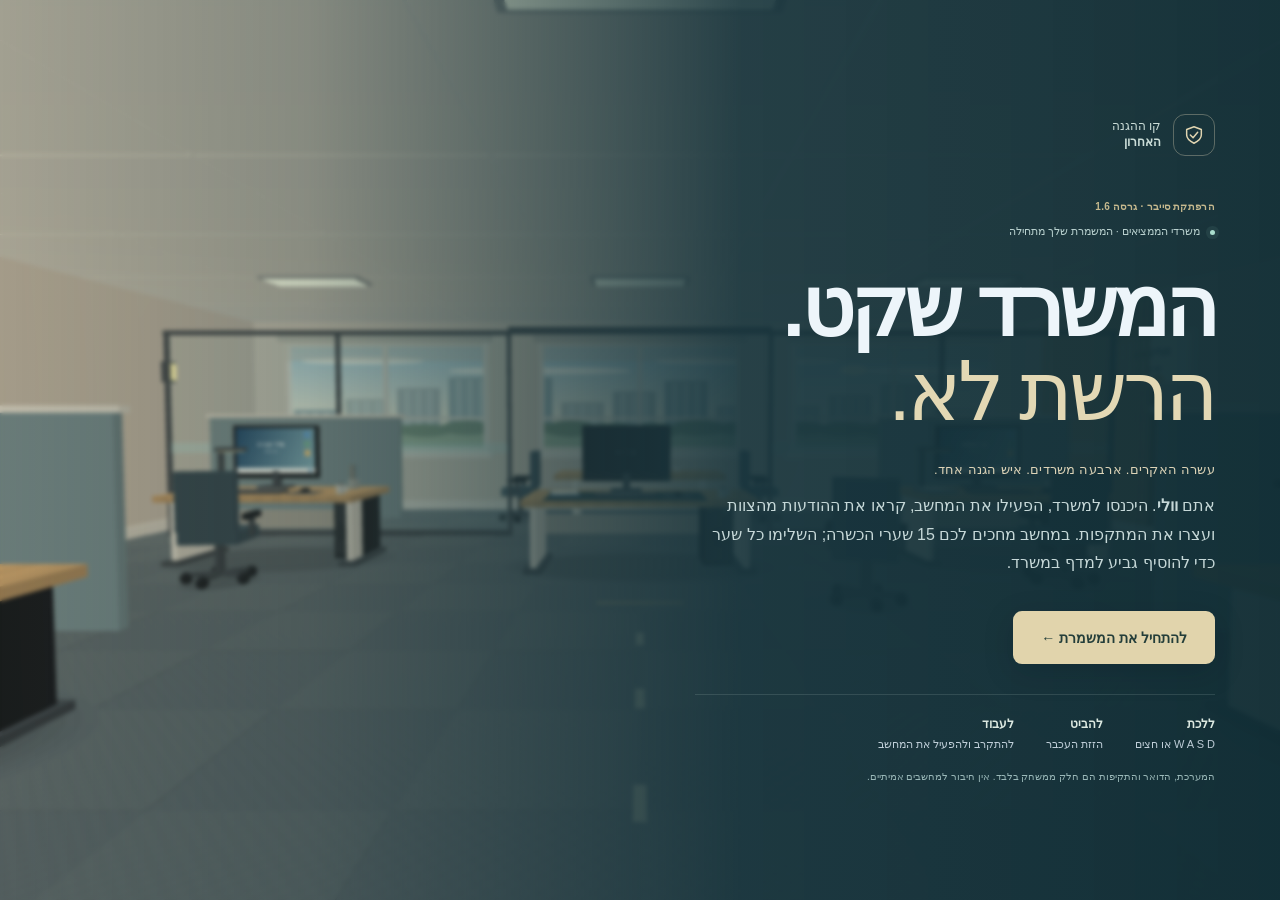
==== commit 77151ab8: "v2.0 שיפור דגמי הגביעים ושליטת העכבר במשחק.  - עיצוב דגמי גביעים תלת־ממדיים מפורטים יותר, עם צורות ש" ====
--- a/index.html
+++ b/index.html
@@ -1,6 +1,6 @@
 <!doctype html>
 <html lang="he" dir="rtl">
-<head><meta charset="utf-8"><meta name="viewport" content="width=device-width,initial-scale=1,viewport-fit=cover"><meta name="theme-color" content="#233e51"><meta name="game-version" content="office-os-5"><title>וולי | המשמרת במשרד</title><style>
+<head><meta charset="utf-8"><meta name="viewport" content="width=device-width,initial-scale=1,viewport-fit=cover"><meta name="theme-color" content="#233e51"><meta name="game-version" content="office-os-6"><title>וולי | המשמרת במשרד</title><style>
 :root{font-family:'Segoe UI',Arial,sans-serif;color:#edf5fa;background:#1d2d37;--blue:#2563c7;--ink:#203246;--muted:#607185;--line:#dbe2ea;--green:#176b53;--mint:#9ee3ce;--radius:12px;color-scheme:light}*{box-sizing:border-box}body{margin:0}button,input{font:inherit}button{cursor:pointer;touch-action:manipulation}button:disabled{cursor:default;opacity:.55}button:focus-visible,input:focus-visible{outline:3px solid #4ca8ff;outline-offset:3px}button{transition:background .16s,transform .16s}button:active:not(:disabled){transform:translateY(1px)}svg{width:24px;height:24px;fill:none;stroke:currentColor;stroke-width:1.6;stroke-linecap:round;stroke-linejoin:round;flex-shrink:0}.sprite{position:absolute;width:0;height:0;overflow:hidden}.hidden{display:none!important}#game,#world{position:fixed;inset:0;width:100%;height:100%}#world{display:block;touch-action:none;outline:none}.hud{position:absolute;inset:0;pointer-events:none}.hud button{pointer-events:auto}.topbar{display:flex;justify-content:space-between;align-items:center;padding:24px 30px;background:linear-gradient(#162633a1,transparent)}.brand{display:flex;align-items:center;gap:12px;text-shadow:0 1px 5px #0008}.brand svg{width:35px;height:35px}.brand b,.brand small{display:block}.brand b{font-size:16px}.brand small{font-size:12px;opacity:.85;margin-top:3px}.status-pill{display:flex;align-items:center;gap:10px;font-size:12px;background:#203443e8;border:1px solid #ffffff30;border-radius:30px;padding:10px 14px}.status-pill i,.monitor-top i{width:6px;height:6px;display:inline-block;border-radius:50%;background:#9ee3ce}.status-pill b{border-right:1px solid #ffffff40;padding-right:10px}.mission{position:absolute;right:30px;top:106px;width:240px;padding:18px;border:1px solid #ffffff2b;border-radius:12px;background:#203443e8;box-shadow:0 8px 25px #172c4020}.eyebrow{font-size:12px;font-weight:650;color:var(--mint)}.mission h2{font-size:17px;margin:10px 0 6px}.mission p{font-size:13px;line-height:1.65;color:#cbd9e4;margin:0 0 15px}.progress{background:#ffffff20;height:3px;border-radius:5px;overflow:hidden}.progress span{display:block;background:var(--mint);height:100%;width:0;transition:width .25s}.crosshair{position:absolute;top:50%;left:50%;width:5px;height:5px;border-radius:50%;background:#fff9;box-shadow:0 0 2px 1px #0006}.interaction-hint{position:absolute;bottom:115px;left:50%;transform:translateX(-50%);padding:10px 20px;border-radius:30px;white-space:nowrap;background:#152d40df;font-size:13px}.hud-bottom{position:absolute;bottom:24px;left:30px;right:30px;display:flex;justify-content:space-between;align-items:end;gap:15px}.controls-note{background:#203443e8;border:1px solid #ffffff26;border-radius:10px;padding:12px 16px;font-size:12px;line-height:1.8}.controls-note b,.controls-note span{display:block}.controls-note span{color:#c6d6e1}.hud-buttons{display:flex;gap:8px}.primary,.secondary{border-radius:8px;min-height:46px;padding:11px 18px;border:1px solid transparent;font-weight:650;font-size:14px}.primary{background:var(--blue);color:white;box-shadow:0 4px 12px #142b5420}.primary:hover:not(:disabled){background:#194fa9}.secondary{color:#fff;background:#203443ed;border-color:#ffffff40}.secondary:hover{background:#36546a}.large{min-height:53px;padding:15px 28px}.touch-controls{display:none}.overlay{position:fixed;inset:0;z-index:10;display:grid;place-items:center;padding:28px;background:#172934a6;backdrop-filter:blur(8px);overflow:auto}.intro{background:linear-gradient(270deg,#142f43f5 0%,#182f3bd9 50%,#142b3b44)}.intro-card{max-width:1100px;width:100%;padding:50px 20px}.chapter-line{color:#b6cbd7;font-size:13px;margin-top:14px}.intro h1{font-size:clamp(38px,5.2vw,72px);font-weight:600;line-height:1.16;letter-spacing:-.04em;margin:38px 0 22px}.intro h1 em{font-style:normal;color:#b5e2d1}.intro p{font-size:18px;color:#d6e3ea;line-height:1.8;max-width:610px;margin:10px 0}.intro .primary{margin-top:22px;background:#b5e2d1;color:#163d36}.intro .primary:hover{background:#d0f1e5}.intro-guide{display:flex;gap:35px;margin:36px 0 25px;padding-top:22px;border-top:1px solid #ffffff26;max-width:650px;font-size:13px;color:#bfced8}.intro-guide b{display:block;color:#fff;font-size:14px;margin-bottom:7px}.intro small{font-size:12px;color:#b1c4d0}.computer-overlay{background:#0e1726b8;z-index:20;padding:22px}.monitor{width:min(1440px,100%);height:min(940px,calc(100dvh - 44px));display:flex;flex-direction:column;background:#171c22;border:1px solid #697079;border-radius:18px;padding:9px 9px 0;box-shadow:0 35px 100px #0009}.monitor-top{display:flex;align-items:center;justify-content:space-between;gap:12px;padding:2px 12px 10px;color:#b8c2ce;font-size:11px;min-height:48px}.monitor-top span:first-child{color:#eef4fa}.monitor-top i{margin-left:7px}.monitor-exit{border:1px solid #ffffff30;color:white;background:#2d3743;padding:9px 12px;border-radius:6px;min-height:36px}.display{position:relative;flex:1;min-height:0;overflow:hidden;border:1px solid #070d14;border-radius:5px}.monitor-chin{display:flex;justify-content:center;align-items:center;position:relative;height:25px;font-size:10px;color:#97a3ad}.monitor-chin i{position:absolute;left:18px;width:4px;height:4px;border-radius:50%;background:#b5e2d1}.desktop{position:absolute;inset:0;background:linear-gradient(135deg,#113249,#386e8f 50%,#79a1ad);overflow:hidden}.wallpaper-art{position:absolute;left:-10%;bottom:5%;width:90%;height:90%;border:85px solid #b7dbe72e;border-radius:50% 60% 35% 60%;transform:rotate(-28deg);box-shadow:0 0 0 85px #b7dbe716,0 0 0 170px #b7dbe70d}.desktop-greeting{position:absolute;left:12%;top:25%;text-align:right;color:#e2f1f7;text-shadow:0 2px 15px #112f4820}.desktop-greeting span{font-size:14px}.desktop-greeting h2{font-size:clamp(35px,4.6vw,65px);line-height:1.15;font-weight:350;letter-spacing:-2px;margin:18px 0}.desktop-greeting p{font-size:13px;color:#d5e7ee}.desktop-icons{position:absolute;top:25px;right:24px;display:grid;gap:13px}.desktop-icons>button{display:flex;align-items:center;flex-direction:column;gap:7px;width:106px;color:white;border:1px solid transparent;background:transparent;border-radius:7px;padding:8px 4px;font-size:12px;text-shadow:0 1px 3px #1235}.desktop-icons>button:hover{background:#ffffff20;border-color:#ffffff50}.app-icon{position:relative;display:grid;place-items:center;width:49px;height:49px;box-shadow:0 5px 15px #14314c2a;border:1px solid #ffffff50;border-radius:12px}.app-icon svg{width:28px;height:28px}.blue{background:linear-gradient(#70baf0,#216cb5)}.green{background:linear-gradient(#64b9a1,#287566)}.gold{background:linear-gradient(#f0cd7c,#b78a3c)}.gray{background:linear-gradient(#b1bbc7,#667685)}.mail-badge{position:absolute;top:-4px;right:-4px;background:#a82d45;border:2px solid #dfebf3;color:white;min-width:20px;height:20px;border-radius:10px;font-size:10px;display:grid;place-items:center;text-shadow:none}.notification{position:absolute;bottom:76px;left:22px;display:flex;gap:12px;align-items:center;max-width:410px;background:#f7fbfff2;color:var(--ink);border:1px solid #fff;border-radius:11px;padding:18px;box-shadow:0 8px 30px #11334740;font-size:13px}.notification>svg{color:var(--blue)}.notification p{margin:5px 0 0;color:var(--muted);font-size:12px;line-height:1.5}.notification button,.evidence-strip button{border:0;color:var(--blue);background:transparent;font-weight:600;min-height:40px;white-space:nowrap}.taskbar{position:absolute;bottom:0;left:0;right:0;height:56px;display:flex;align-items:center;padding:6px 15px;gap:8px;background:#eaf2f5ed;color:#25465e;box-shadow:0 -1px 0 #ffffff70;z-index:4;backdrop-filter:blur(18px)}.taskbar button{width:43px;height:42px;display:grid;place-items:center;background:transparent;color:#2e5c7f;border:0;border-radius:6px;position:relative}.taskbar button:hover,.taskbar button.active{background:#fff9}.taskbar button.active:after{content:'';position:absolute;bottom:1px;height:3px;width:18px;background:#3979ad;border-radius:2px}.taskbar .mail-badge{top:0;right:1px}.taskbar-divider{height:25px;border-right:1px solid #b8cbd6;margin:0 4px}.taskbar-spacer{flex:1}.local-indicator{font-size:11px;color:#276349}.taskbar time{font-size:13px;font-variant-numeric:tabular-nums;margin-right:12px;direction:ltr}.start-menu{position:absolute;right:12px;bottom:68px;width:270px;padding:16px;background:#f2f6faf5;color:var(--ink);z-index:5;border:1px solid #fff;border-radius:12px;box-shadow:0 10px 40px #1235;display:grid;gap:4px}.start-menu b{padding:10px 8px 16px;font-size:14px}.start-menu button{background:transparent;border:0;text-align:right;color:var(--ink);padding:12px;border-radius:6px}.start-menu button:hover{background:#dce8f4}.start-menu #power-off{border-top:1px solid #cdd8e3;border-radius:0;margin-top:8px;color:#994249}.app-window{position:absolute;inset:24px 150px 78px 28px;z-index:2;display:flex;flex-direction:column;color:var(--ink);background:#f9fbfd;border:1px solid #fff;border-radius:10px;overflow:hidden;box-shadow:0 18px 65px #082b4b60;animation:window-in .2s ease}.app-window.maximized{inset:0 0 56px;border-radius:0}.window-titlebar{display:flex;justify-content:space-between;align-items:center;min-height:48px;flex-shrink:0;background:#e9eef5;border-bottom:1px solid #cfd9e4;padding:0 12px 0 0;user-select:none}.window-titlebar>div{display:flex;align-items:center;gap:9px}.window-titlebar svg{width:18px;height:18px;color:#3973a5}.window-titlebar h2{font-size:13px;margin:0;font-weight:600}.window-controls{align-self:stretch;gap:0!important;direction:ltr}.window-controls button{width:43px;border:0;border-radius:0;background:transparent;color:#4c5d6f;font-size:21px}.window-controls button:hover{background:#d6dfe9}#close-app:hover{background:#bf3c4c;color:#fff}.app-content{flex:1;min-height:0;overflow:auto;background:#fff}.mail-toolbar{display:flex;justify-content:space-between;align-items:center;gap:14px;min-height:83px;padding:16px 22px;border-bottom:1px solid var(--line)}.mail-toolbar>b{font-size:20px;white-space:nowrap}.mail-toolbar>b span{font-size:12px;background:#e5edf8;color:#325f98;border-radius:20px;padding:3px 7px;margin-right:7px}.search-label{display:flex;align-items:center;gap:8px}.search-label span{font-size:11px;color:#5b6f82}.search-label input{min-width:0;width:210px;padding:10px 12px;border:1px solid #cdd8e4;background:#f8fafc;border-radius:6px;font-size:13px}.mail-layout{display:grid;grid-template-columns:265px minmax(0,1fr);height:calc(100% - 83px)}.mail-list{overflow:auto;background:#f6f8fb;border-left:1px solid var(--line);padding:6px}.mail-item{display:block;position:relative;text-align:right;width:100%;border:1px solid transparent;border-bottom-color:#e1e7ef;padding:18px 14px;background:transparent;border-radius:6px;color:var(--ink)}.mail-item:hover{background:#eaf0f7}.mail-item.selected{border-color:#b8cfe9;background:#e5effb}.mail-item.unread:before{content:'';position:absolute;top:23px;left:12px;width:6px;height:6px;border-radius:50%;background:var(--blue)}.mail-item b,.mail-item span,.mail-item small{display:block}.mail-item b{font-size:12px;color:#567087;font-weight:500;margin-bottom:6px}.mail-item span{font-size:14px;font-weight:600;margin-bottom:8px;line-height:1.5}.mail-item small{font-size:11px;color:#77889b}.mail-empty{padding:20px;line-height:1.7;color:var(--muted)}.mail-detail{overflow:auto;padding:30px;outline:none}.mail-tag{font-size:11px;font-weight:600;color:#36648f;display:inline-block;border:1px solid #d0deec;padding:4px 8px;border-radius:5px}.mail-detail h3{font-size:24px;margin:18px 0;line-height:1.4}.sender-line{display:flex;align-items:center;gap:12px;padding-bottom:22px;margin-bottom:25px;border-bottom:1px solid var(--line)}.avatar{display:grid;place-items:center;border-radius:50%;width:38px;height:38px;background:#dceaf8;color:#33618d;font-weight:600}.sender-line b,.sender-line small{display:block}.sender-line b{font-size:13px}.sender-line small{font-size:11px;color:#6b7e91;margin-top:4px}.mail-body{font-size:15px;line-height:1.9;white-space:pre-line;max-width:650px}.mail-detail .primary{margin-top:22px}.mail-signature{font-size:13px;color:#6b8091;margin-top:30px;border-top:1px solid var(--line);padding-top:18px}.defense-layout{display:grid;grid-template-columns:minmax(0,1fr) 230px;min-height:100%}.incident{padding:26px}.incident-top{display:flex;justify-content:space-between;align-items:center;font-size:12px;color:#65778a;gap:10px}.alert-badge{background:#fff1df;border:1px solid #f2d8ad;color:#8c5316;padding:5px 9px;border-radius:5px}.incident h3{font-size:26px;margin:22px 0 12px}.incident>p{line-height:1.85;font-size:15px;color:#566a7e}.evidence-strip{display:flex;align-items:center;gap:10px;background:#eff5fb;border:1px solid #d9e5f1;border-radius:7px;padding:8px 12px;color:#51728f;font-size:12px;margin:18px 0}.evidence-strip svg{width:19px;height:19px}.evidence-strip span{flex:1}.incident h4{font-size:14px;margin:22px 0 12px}.choices{display:grid;gap:9px}.choice{display:flex;align-items:center;gap:12px;width:100%;text-align:right;background:#fff;border:1px solid #cad6e2;border-radius:7px;padding:13px;color:#293d51;min-height:51px;font-size:14px;line-height:1.5}.choice:hover:not(:disabled){background:#edf4fd;border-color:#78a6d4}.choice b{display:grid;place-items:center;flex-shrink:0;width:25px;height:25px;border-radius:5px;background:#eaf0f7;font-size:12px;color:#536e89}.choice.wrong{background:#fff0f0;border-color:#d38990;color:#893742;opacity:1}.choice.correct{background:#e6f6ef;border-color:#67a88d;color:#21654a;opacity:1}.feedback{min-height:20px;font-size:14px!important}.feedback.good{color:#216b4d!important}.feedback.bad{color:#9f3744!important}.defense-side{padding:26px 20px;background:#f1f5f9;border-right:1px solid var(--line)}.defense-side .eyebrow,.settings-content .eyebrow{color:#52718e}.office{margin-top:20px}.office-label{display:flex;justify-content:space-between;font-size:12px;gap:8px}.office-label b{color:#2b745b}.office-bar{height:5px;background:#d8e2e9;border-radius:6px;overflow:hidden;margin-top:8px}.office-bar span{display:block;height:100%;background:#4c9c7e;transition:width .2s}.office-bar .low{background:#bc5262}.office-label .low{color:#a43848}.defense-side h4{font-size:13px;border-top:1px solid var(--line);margin:30px 0 12px;padding-top:20px}.defense-side ol{padding-right:15px;color:#62788b;line-height:1.8;font-size:12px}.local-note{font-size:11px;line-height:1.7;color:#617d8c;border-right:2px solid #8cafbf;padding-right:9px}.document{max-width:760px;margin:30px auto;padding:35px 45px;background:#fff;border:1px solid #dce3ea;box-shadow:0 5px 20px #1f374508}.document-label{font-size:12px;color:#637c93}.document h3,.settings-content h3{font-size:28px;line-height:1.4}.document p,.document li{font-size:15px;line-height:1.9;color:#5c7186}.document-stamp{border-top:1px solid #d5dfe8;padding-top:20px;margin-top:30px;font-size:12px;color:#7691a1}#app-files{background:#edf1f6;padding:0 20px}.settings-content{padding:36px;max-width:700px}.settings-content label{display:flex;align-items:center;gap:16px;margin:30px 0;font-size:15px}.settings-content input[type=range]{flex:1;min-width:80px;accent-color:#326ab8}.settings-content input[type=checkbox]{width:20px;height:20px;accent-color:#326ab8}.settings-content p{font-size:14px;line-height:1.8;color:#657c90}.boot{position:absolute;inset:0;z-index:10;background:#172c42;color:#e2f1f7;display:flex;align-items:center;justify-content:center;flex-direction:column;gap:14px}.boot svg{width:54px;height:54px;color:#a4d5f3}.boot h2{font-size:28px;font-weight:400}.boot p{font-size:13px;color:#b9cbda}.spinner{width:23px;height:23px;border:2px solid #ffffff30;border-top-color:white;border-radius:50%;animation:spin 1s linear infinite}.ending-card{width:min(520px,100%);background:#1c364a;border:1px solid #ffffff30;border-radius:18px;padding:40px;text-align:center;box-shadow:0 30px 90px #0005}.ending-card h2{font-size:30px}.ending-card p{font-size:16px;line-height:1.8;color:#c1d5df}.ending-card .trophy{display:block;width:68px;height:68px;margin:25px auto;color:#b5e2d1}.ending-stats{display:flex;justify-content:center;gap:25px;margin:24px 0;font-size:20px;color:#b5e2d1}@keyframes spin{to{transform:rotate(360deg)}}@keyframes window-in{from{opacity:0;transform:translateY(8px) scale(.985)}to{opacity:1;transform:none}}.reduce-motion *{animation:none!important;transition:none!important}@media(prefers-reduced-motion:reduce){*,*:before,*:after{animation:none!important;transition:none!important}}@media(max-width:1000px){.app-window{inset:14px 130px 68px 14px}.defense-layout{grid-template-columns:1fr}.defense-side{border:0;border-top:1px solid var(--line)}#offices{display:grid;grid-template-columns:1fr 1fr;gap:0 20px}.mail-layout{grid-template-columns:205px minmax(0,1fr)}.mail-detail{padding:23px}.mail-toolbar{padding:14px}.search-label span{display:none}.search-label input{width:170px}.controls-note{max-width:290px}.hud-buttons{flex-wrap:wrap;justify-content:flex-end}.hud-buttons button{font-size:12px}.monitor-top>span:nth-child(2){display:none}}
 @media(max-width:680px){.topbar{padding:14px}.brand b{font-size:13px}.brand small{font-size:10px}.brand svg{width:27px}.status-pill{font-size:10px;padding:9px;gap:7px}.mission{top:80px;right:14px;width:194px;padding:12px}.mission h2{font-size:14px}.mission p{font-size:11px}.hud-bottom{bottom:16px;left:14px;right:14px}.controls-note{display:none}.hud-buttons{width:100%}#mouse-look{display:none}.touch-controls{display:flex;direction:ltr;position:absolute;bottom:78px;left:14px;gap:5px;pointer-events:auto}.touch-controls button{width:42px;height:44px;background:#203443eb;border:1px solid #ffffff50;border-radius:7px;color:white;font-size:20px;touch-action:none}.interaction-hint{bottom:135px;max-width:95%;font-size:11px;white-space:normal;text-align:center;width:270px}.overlay{padding:15px}.intro-card{padding:25px 5px}.intro h1{font-size:40px;margin-top:26px}.intro p{font-size:15px}.intro-guide{gap:20px;font-size:11px}.intro-guide b{font-size:12px}.intro small{font-size:11px}.computer-overlay{padding:3px}.monitor{height:99dvh;border-radius:9px;padding:4px 4px 0}.monitor-top{padding:0 6px 6px;font-size:10px;min-height:44px}.monitor-exit{font-size:11px}.monitor-chin{height:18px;font-size:8px}.desktop-icons{right:10px;top:18px;gap:8px}.desktop-icons>button{width:89px;font-size:11px}.app-icon{width:42px;height:42px}.desktop-greeting{left:7%;top:25%}.desktop-greeting h2{font-size:33px}.desktop-greeting span,.desktop-greeting p{font-size:11px}.notification{left:10px;right:10px;bottom:67px;padding:12px;gap:8px}.notification button{font-size:12px}.notification p{font-size:11px}.app-window{inset:8px 6px 64px;border-radius:8px}.window-titlebar{min-height:44px}.window-controls button{width:39px;min-height:44px}.mail-toolbar{flex-wrap:wrap;gap:10px;padding:14px;min-height:100px}.mail-toolbar>b{font-size:18px}.search-label{width:100%}.search-label input{width:100%}.mail-layout{height:calc(100% - 110px);grid-template-columns:1fr;grid-template-rows:155px minmax(0,1fr)}.mail-list{border-left:0;border-bottom:1px solid var(--line);padding:4px}.mail-item{padding:10px 12px}.mail-item b{margin-bottom:3px}.mail-item span{font-size:13px;margin-bottom:3px}.mail-detail{padding:20px}.mail-detail h3{font-size:21px}.mail-body{font-size:14px}.sender-line{margin-bottom:15px;padding-bottom:15px}.incident{padding:20px 16px}.incident h3{font-size:23px}.incident>p{font-size:14px}.evidence-strip{flex-wrap:wrap}.evidence-strip button{width:100%;text-align:right}.choice{font-size:13px;padding:11px;gap:9px}.taskbar{padding:6px 9px;gap:5px}.local-indicator{font-size:10px}.taskbar time{margin-right:4px;font-size:11px}.document{padding:23px 18px;margin:15px auto}.document h3,.settings-content h3{font-size:23px}.settings-content{padding:24px}.settings-content label{flex-wrap:wrap}.settings-content .check-row{flex-wrap:nowrap}.document li,.document p{font-size:14px}.ending-card{padding:26px}.ending-card h2{font-size:26px}}
 /* v1.3 — warm architectural office and a clearer, calmer game desktop. */
@@ -52,6 +52,9 @@
 @keyframes trophy-gate-14{0%{opacity:0;transform:translate(56px,55px) rotate(-32deg) scale(0.41000000000000003)}65%{opacity:1;transform:translate(-10px,-16px) rotate(5deg) scale(1.1)}100%{opacity:1;transform:translate(0,0) rotate(0) scale(1)}}
 .award-art[data-gate="15"] .trophy-symbol{animation-name:trophy-gate-15}
 @keyframes trophy-gate-15{0%{opacity:0;transform:translate(-56px,70px) rotate(5deg) scale(0.49)}45%{opacity:1;transform:translate(10px,-19px) rotate(-1deg) scale(1.1)}100%{opacity:1;transform:translate(0,0) rotate(0) scale(1)}}
+
+/* הסמן מוסתר באזור התנועה בלבד; במחשב ובתפריטים הוא נשאר זמין. */
+#world{cursor:none}
 
 </style></head>
 <body>
@@ -59,12 +62,12 @@
 <main id="game"><canvas id="world" tabindex="0" aria-label="משרד תלת־ממדי. תנועה במקשי החצים או במקשי התנועה; הזיזו את העכבר כדי להביט סביב."></canvas>
 <div id="hud" class="hud hidden"><div class="cinematic-shade" aria-hidden="true"></div>
 <header class="topbar"><div class="brand"><svg><use href="#i-shield"/></svg><span><b>קו ההגנה האחרון</b><small>משרדי הממציאים · וולי</small></span></div><span class="status-pill"><i></i> משמרת פעילה <b id="counter" dir="ltr">0 / 10</b></span></header>
-<aside class="mission"><span class="eyebrow">המשמרת הראשונה <b class="edition">1.5</b></span><h2 id="mission-title">להגיע לעמדת המחשב</h2><p id="mission-description">המחשב של וולי נמצא על השולחן במרכז המשרד.</p><div class="mission-steps"><span id="step-walk"><b>01</b> עמדת המחשב</span><span id="step-mail"><b>02</b> הודעות מהצוות</span><span id="step-defend"><b>03</b> הגנת המשרדים</span></div><div class="progress"><span id="counter-bar"></span></div></aside>
+<aside class="mission"><span class="eyebrow">המשמרת הראשונה <b class="edition">1.6</b></span><h2 id="mission-title">להגיע לעמדת המחשב</h2><p id="mission-description">המחשב של וולי נמצא על השולחן במרכז המשרד.</p><div class="mission-steps"><span id="step-walk"><b>01</b> עמדת המחשב</span><span id="step-mail"><b>02</b> הודעות מהצוות</span><span id="step-defend"><b>03</b> הגנת המשרדים</span></div><div class="progress"><span id="counter-bar"></span></div></aside>
 <aside class="office-map" aria-label="מפת המשרד"><button id="map-toggle" aria-expanded="true">מפת המשרד <span>−</span></button><div id="map-content"><svg class="floor-plan" viewBox="-7.4 -8.4 14.8 16.8" role="img" aria-label="המיקום שלכם ועמדת המחשב"><rect x="-7" y="-8" width="14" height="16" rx=".2" class="map-room"/><path d="M-7-4.95H-1.8M1.8-4.95H7" class="map-divider"/><rect x="-1.2" y="-3.4" width="2.4" height="1.2" class="map-target"/><rect x="-1.5" y="-7" width="2.6" height="1.2"/><rect x="-5.2" y="-3.8" width="2.2" height="1.2"/><rect x="3" y="-3.8" width="2.2" height="1.2"/><rect x="-5.2" y=".9" width="2.2" height="1.2"/><rect x="3" y=".9" width="2.2" height="1.2"/><rect x="-5.65" y="5.05" width="2.4" height="1.1"/><g id="map-player"><circle r=".7" class="map-halo"/><path d="M 0 -.4 L .25 .25 L 0 .13 L -.25 .25 Z" class="map-arrow"/></g></svg><div class="map-key"><span><i></i> אתם</span><span><i></i> המחשב</span></div><small id="location-label">אזור הכניסה</small></div></aside><div class="crosshair" aria-hidden="true"></div><div id="interaction-hint" class="interaction-hint hidden">המחשב של וולי · לחצו על מקש ק או על הכפתור</div>
 <div class="hud-bottom"><div class="controls-note"><b>תנועה: <bdi>W A S D</bdi> או חצים</b><span>הזזת עכבר: מבט סביב · מקש ק: מחשב · מקש ביטול: שחרור העכבר</span></div><div class="hud-buttons"><button id="mouse-look" class="secondary">שליטה בעכבר</button><button id="approach-shelf" class="secondary">אל מדף הגביעים</button><button id="show-shelf" class="secondary hidden">הצגת הגביעים</button><button id="approach" class="secondary">לעמדת המחשב</button><button id="interact" class="primary" disabled>הפעלת המחשב</button></div></div>
 <div class="touch-controls" aria-label="תנועה ומבט"><button data-move="left" aria-label="תנועה שמאלה">←</button><button data-move="forward" aria-label="תנועה קדימה">↑</button><button data-move="back" aria-label="תנועה אחורה">↓</button><button data-move="right" aria-label="תנועה ימינה">→</button><button data-move="turnLeft" aria-label="מבט שמאלה">↶</button><button data-move="turnRight" aria-label="מבט ימינה">↷</button></div>
 </div>
-<section id="intro" class="overlay intro" aria-labelledby="intro-title"><div class="intro-card"><div class="intro-emblem"><svg><use href="#i-shield"/></svg><span>קו ההגנה<br><b>האחרון</b></span></div><span class="eyebrow">הרפתקת סייבר · גרסה 1.5</span><div class="chapter-line"><i></i> משרדי הממציאים · המשמרת שלך מתחילה</div><h1 id="intro-title">המשרד שקט.<br><em>הרשת לא.</em></h1><p>עשרה האקרים. ארבעה משרדים. איש הגנה אחד.</p><p>אתם <strong>וולי</strong>. היכנסו למשרד, הפעילו את המחשב, קראו את ההודעות מהצוות ועצרו את המתקפות. במחשב מחכים לכם 15 שערי הכשרה; השלימו כל שער כדי להוסיף גביע למדף במשרד.</p><button id="start" class="primary large">להתחיל את המשמרת ←</button><div class="intro-guide"><span><b>ללכת</b><bdi>W A S D</bdi> או חצים</span><span><b>להביט</b>הזזת העכבר</span><span><b>לעבוד</b>להתקרב ולהפעיל את המחשב</span></div><small>המערכת, הדואר והתקיפות הם חלק ממשחק בלבד. אין חיבור למחשבים אמיתיים.</small></div></section>
+<section id="intro" class="overlay intro" aria-labelledby="intro-title"><div class="intro-card"><div class="intro-emblem"><svg><use href="#i-shield"/></svg><span>קו ההגנה<br><b>האחרון</b></span></div><span class="eyebrow">הרפתקת סייבר · גרסה 1.6</span><div class="chapter-line"><i></i> משרדי הממציאים · המשמרת שלך מתחילה</div><h1 id="intro-title">המשרד שקט.<br><em>הרשת לא.</em></h1><p>עשרה האקרים. ארבעה משרדים. איש הגנה אחד.</p><p>אתם <strong>וולי</strong>. היכנסו למשרד, הפעילו את המחשב, קראו את ההודעות מהצוות ועצרו את המתקפות. במחשב מחכים לכם 15 שערי הכשרה; השלימו כל שער כדי להוסיף גביע למדף במשרד.</p><button id="start" class="primary large">להתחיל את המשמרת ←</button><div class="intro-guide"><span><b>ללכת</b><bdi>W A S D</bdi> או חצים</span><span><b>להביט</b>הזזת העכבר</span><span><b>לעבוד</b>להתקרב ולהפעיל את המחשב</span></div><small>המערכת, הדואר והתקיפות הם חלק ממשחק בלבד. אין חיבור למחשבים אמיתיים.</small></div></section>
 <section id="terminal" class="overlay computer-overlay hidden" role="dialog" aria-modal="true" aria-label="המחשב של וולי"><div class="monitor"><div class="monitor-top"><span><i></i> המחשב של וולי</span><span>מערכת משרד · סימולציה מקומית</span><button id="close-terminal" class="monitor-exit">חזרה למשרד ↗</button></div><div class="display">
 <div id="boot" class="boot hidden" role="status"><svg><use href="#i-grid"/></svg><h2>מערכת משרד</h2><span class="spinner"></span><p>מכינים את שולחן העבודה של וולי…</p></div>
 <div id="desktop" class="desktop hidden"><div class="wallpaper-art" aria-hidden="true"></div><div class="desktop-greeting"><span class="desktop-kicker">משרדי הממציאים / עמדת ההגנה</span><h2>בוקר של רעיונות.<br><em>משמרת של אחריות.</em></h2><p>ברוך הבא, וולי. הצוות סומך עליך.</p></div><section class="shift-summary" aria-label="סיכום המשמרת"><div class="shift-heading"><span><i></i> המשמרת שלך</span><b>01</b></div><div class="shift-metrics"><div><b id="desktop-blocked">0<small> / 10</small></b><span>איומים שנבלמו</span></div><div><b id="desktop-health">100%</b><span>הגנה ממוצעת</span></div><div><b>4</b><span>משרדים בהשגחה</span></div></div><button id="resume-work">להמשיך במשימה <span>←</span></button></section>
@@ -258,7 +261,7 @@
 function openShelf(){if(terminalOpen||finished)return;releaseMouse();renderShelf();$('hud').inert=true;$('world').inert=true;show('shelf-view',true);$('shelf-close').focus();}
 function closeShelf(){show('shelf-view',false);$('hud').inert=false;$('world').inert=false;canvas.focus();captureMouse();}
 $('show-shelf').addEventListener('click',openShelf);$('shelf-close').addEventListener('click',closeShelf);
-$('approach-shelf').addEventListener('click',()=>{stopMovement();Object.assign(player,{x:5.55,z:3.8,yaw:-Math.PI/2,pitch:0});updateHud(true);$('show-shelf').focus();});
+$('approach-shelf').addEventListener('click',()=>{stopMovement();Object.assign(player,{x:4.4,z:3.8,yaw:-Math.PI/2,pitch:-.18});updateHud(true);$('show-shelf').focus();});
 
 'use strict';
 // Batched geometry, locally drawn textures and perspective rendering: no CDN or remote assets.
@@ -352,7 +355,22 @@
  for(const z of [2.2,5.1])box(6.53,1.35,z,.58,2.1,.07,C.lightWood,0,2);
  obstacle(6.75,3.65,.48,3);
  const trophyData=[],trophyRanges=[];geometry=trophyData;
- for(let i=0;i<15;i++){const start=trophyData.length/13,row=Math.floor(i/5),z=2.48+(i%5)*.58,y=.43+row*.67,c=[[.77,.58,.29],[.45,.68,.65],[.67,.54,.70],[.58,.68,.40],[.80,.55,.38]][i%5];box(6.48,y,z,.22,.075,.25,C.black);cylinder(6.48,y+.12,z,.045,.18,c,10);ellipsoid(6.48,y+.29,z,.11+(i%3)*.012,.14+(i%4)*.012,.11,c);box(6.48,y+.43,z,.055,.10+(i%3)*.035,.055,c,0,0,.2);trophyRanges.push([start,trophyData.length/13-start]);}
+ // Turned metal, handles and faceted emblems form five distinct award silhouettes.
+ function turned(x,y,z,profile,color){const n=20;for(let j=0;j<profile.length-1;j++){const [h0,r0]=profile[j],[h1,r1]=profile[j+1],slope=(r0-r1)/Math.max(.001,h1-h0);for(let k=0;k<n;k++){const a=k*2*Math.PI/n,b=(k+1)*2*Math.PI/n;const point=(h,r,t)=>[x+r*Math.cos(t),y+h,z+r*Math.sin(t)];for(const [h,r,t] of [[h0,r0,a],[h1,r1,a],[h1,r1,b],[h0,r0,a],[h1,r1,b],[h0,r0,b]]){const len=Math.hypot(1,slope);vertex(point(h,r,t),[Math.cos(t)/len,slope/len,Math.sin(t)/len],color);}}}}
+ function handle(x,y,z,r,color){const n=18,m=6,tube=.012;for(let i=0;i<n;i++)for(let j=0;j<m;j++){const a=i*2*Math.PI/n,b=(i+1)*2*Math.PI/n,c=j*2*Math.PI/m,d=(j+1)*2*Math.PI/m;for(const [u,v] of [[a,c],[b,c],[b,d],[a,c],[b,d],[a,d]]){const nx=Math.sin(v),ny=Math.cos(u)*Math.cos(v),nz=Math.sin(u)*Math.cos(v);vertex([x+tube*nx,y+(r+tube*Math.cos(v))*Math.cos(u),z+(r+tube*Math.cos(v))*Math.sin(u)],[nx,ny,nz],color);}}}
+ function emblem(x,y,z,r,points,color){const n=points*2,depth=.025;for(let k=0;k<n;k++){const a=Math.PI/2+k*Math.PI/points,b=Math.PI/2+(k+1)*Math.PI/points,ra=k%2?r*.47:r,rb=k%2?r:r*.47;const p=[y+Math.sin(a)*ra,z+Math.cos(a)*ra],q=[y+Math.sin(b)*rb,z+Math.cos(b)*rb];for(const v of [[x-depth,y,z],[x-depth,p[0],p[1]],[x-depth,q[0],q[1]]])vertex(v,[-1,0,0],color);for(const v of [[x+depth,y,z],[x+depth,q[0],q[1]],[x+depth,p[0],p[1]]])vertex(v,[1,0,0],color);for(const v of [[x-depth,p[0],p[1]],[x+depth,p[0],p[1]],[x+depth,q[0],q[1]],[x-depth,p[0],p[1]],[x+depth,q[0],q[1]],[x-depth,q[0],q[1]]])vertex(v,[0,Math.sin((a+b)/2),Math.cos((a+b)/2)],color);}}
+ const awardMetals=[[.88,.67,.28],[.66,.78,.79],[.78,.55,.37],[.70,.76,.55],[.75,.64,.81],[.89,.74,.43],[.55,.75,.67],[.75,.70,.53],[.76,.59,.62],[.55,.70,.76],[.83,.70,.57],[.64,.77,.62],[.81,.60,.42],[.64,.69,.81],[.97,.78,.32]];
+ for(let i=0;i<15;i++){const start=trophyData.length/13,row=Math.floor(i/5),z=2.48+(i%5)*.58,y=.40+row*.67,x=6.43,c=awardMetals[i],light=c.map(v=>Math.min(1,v*1.17)),dark=c.map(v=>v*.55),gem=[[.20,.58,.61],[.43,.31,.57],[.34,.58,.37],[.54,.31,.35],[.26,.43,.65]][i%5];
+  box(x,y,z,.27,.07,.29,[.16,.19,.20]);box(x,y+.043,z,.24,.018,.26,light);box(x-.137,y+.008,z,.006,.025,.11,c,0,0,.3);
+  turned(x,y+.055,z,[[0,.10],[.02,.105],[.04,.07],[.12,.035],[.14,.055]],c);
+  const base=y+.19,kind=i%5;
+  if(kind===0){turned(x,base,z,[[0,.05],[.045,.09],[.12,.13],[.19,.14],[.205,.135]],c);turned(x,base+.19,z,[[0,.13],[.018,.145],[.028,.14]],light);handle(x,base+.12,z-.14,.055,c);handle(x,base+.12,z+.14,.055,c);emblem(x-.135,base+.12,z,.041,5,gem);}
+  else if(kind===1){turned(x,base,z,[[0,.045],[.05,.07],[.08,.105],[.15,.12],[.19,.095],[.21,.045]],c);turned(x,base+.19,z,[[0,.06],[.025,.07],[.04,.045]],light);emblem(x-.105,base+.14,z,.07,4,gem);}
+  else if(kind===2){turned(x,base,z,[[0,.075],[.03,.085],[.23,.035],[.27,.005]],c);box(x-.07,base+.11,z,.025,.14,.055,gem);turned(x,base+.03,z,[[0,.081],[.015,.082]],light);}
+  else if(kind===3){turned(x,base,z,[[0,.07],[.035,.045],[.07,.035]],c);ellipsoid(x,base+.17,z,.115,.115,.115,gem);handle(x,base+.17,z,.135,light);emblem(x-.12,base+.17,z,.045,5,c);}
+  else{turned(x,base,z,[[0,.06],[.04,.04],[.08,.03]],dark);emblem(x,base+.19,z,.135,5,c);ellipsoid(x-.029,base+.19,z,.02,.03,.03,gem);}
+  trophyRanges.push([start,trophyData.length/13-start]);}
+
  geometry=data;
  // Bake the entire static office into one GPU buffer instead of hundreds of draw calls.
  const buffer=gl.createBuffer();gl.bindBuffer(gl.ARRAY_BUFFER,buffer);gl.bufferData(gl.ARRAY_BUFFER,new Float32Array([...data,...trophyData,...glass]),gl.STATIC_DRAW);
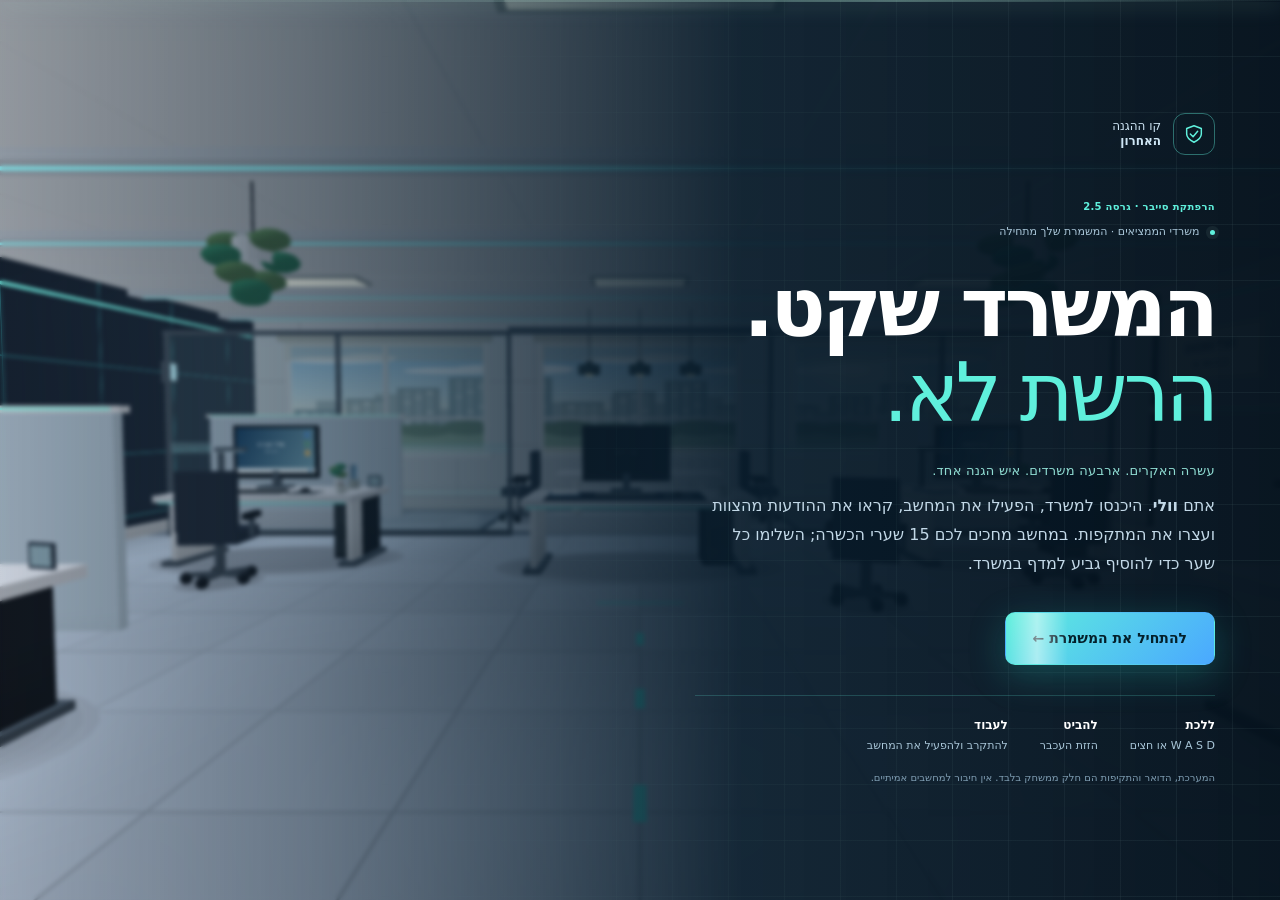
==== commit 16952850: "cybersecurity v2.5 שדרוג המראה, האווירה והפרטים במשחק ההגנה התלת־ממדי של וולי.  - עיצוב מחדש של הממש" ====
--- a/index.html
+++ b/index.html
@@ -1,89 +1,340 @@
-<!doctype html>
-<html lang="he" dir="rtl">
-<head><meta charset="utf-8"><meta name="viewport" content="width=device-width,initial-scale=1,viewport-fit=cover"><meta name="theme-color" content="#233e51"><meta name="game-version" content="office-os-6"><title>וולי | המשמרת במשרד</title><style>
-:root{font-family:'Segoe UI',Arial,sans-serif;color:#edf5fa;background:#1d2d37;--blue:#2563c7;--ink:#203246;--muted:#607185;--line:#dbe2ea;--green:#176b53;--mint:#9ee3ce;--radius:12px;color-scheme:light}*{box-sizing:border-box}body{margin:0}button,input{font:inherit}button{cursor:pointer;touch-action:manipulation}button:disabled{cursor:default;opacity:.55}button:focus-visible,input:focus-visible{outline:3px solid #4ca8ff;outline-offset:3px}button{transition:background .16s,transform .16s}button:active:not(:disabled){transform:translateY(1px)}svg{width:24px;height:24px;fill:none;stroke:currentColor;stroke-width:1.6;stroke-linecap:round;stroke-linejoin:round;flex-shrink:0}.sprite{position:absolute;width:0;height:0;overflow:hidden}.hidden{display:none!important}#game,#world{position:fixed;inset:0;width:100%;height:100%}#world{display:block;touch-action:none;outline:none}.hud{position:absolute;inset:0;pointer-events:none}.hud button{pointer-events:auto}.topbar{display:flex;justify-content:space-between;align-items:center;padding:24px 30px;background:linear-gradient(#162633a1,transparent)}.brand{display:flex;align-items:center;gap:12px;text-shadow:0 1px 5px #0008}.brand svg{width:35px;height:35px}.brand b,.brand small{display:block}.brand b{font-size:16px}.brand small{font-size:12px;opacity:.85;margin-top:3px}.status-pill{display:flex;align-items:center;gap:10px;font-size:12px;background:#203443e8;border:1px solid #ffffff30;border-radius:30px;padding:10px 14px}.status-pill i,.monitor-top i{width:6px;height:6px;display:inline-block;border-radius:50%;background:#9ee3ce}.status-pill b{border-right:1px solid #ffffff40;padding-right:10px}.mission{position:absolute;right:30px;top:106px;width:240px;padding:18px;border:1px solid #ffffff2b;border-radius:12px;background:#203443e8;box-shadow:0 8px 25px #172c4020}.eyebrow{font-size:12px;font-weight:650;color:var(--mint)}.mission h2{font-size:17px;margin:10px 0 6px}.mission p{font-size:13px;line-height:1.65;color:#cbd9e4;margin:0 0 15px}.progress{background:#ffffff20;height:3px;border-radius:5px;overflow:hidden}.progress span{display:block;background:var(--mint);height:100%;width:0;transition:width .25s}.crosshair{position:absolute;top:50%;left:50%;width:5px;height:5px;border-radius:50%;background:#fff9;box-shadow:0 0 2px 1px #0006}.interaction-hint{position:absolute;bottom:115px;left:50%;transform:translateX(-50%);padding:10px 20px;border-radius:30px;white-space:nowrap;background:#152d40df;font-size:13px}.hud-bottom{position:absolute;bottom:24px;left:30px;right:30px;display:flex;justify-content:space-between;align-items:end;gap:15px}.controls-note{background:#203443e8;border:1px solid #ffffff26;border-radius:10px;padding:12px 16px;font-size:12px;line-height:1.8}.controls-note b,.controls-note span{display:block}.controls-note span{color:#c6d6e1}.hud-buttons{display:flex;gap:8px}.primary,.secondary{border-radius:8px;min-height:46px;padding:11px 18px;border:1px solid transparent;font-weight:650;font-size:14px}.primary{background:var(--blue);color:white;box-shadow:0 4px 12px #142b5420}.primary:hover:not(:disabled){background:#194fa9}.secondary{color:#fff;background:#203443ed;border-color:#ffffff40}.secondary:hover{background:#36546a}.large{min-height:53px;padding:15px 28px}.touch-controls{display:none}.overlay{position:fixed;inset:0;z-index:10;display:grid;place-items:center;padding:28px;background:#172934a6;backdrop-filter:blur(8px);overflow:auto}.intro{background:linear-gradient(270deg,#142f43f5 0%,#182f3bd9 50%,#142b3b44)}.intro-card{max-width:1100px;width:100%;padding:50px 20px}.chapter-line{color:#b6cbd7;font-size:13px;margin-top:14px}.intro h1{font-size:clamp(38px,5.2vw,72px);font-weight:600;line-height:1.16;letter-spacing:-.04em;margin:38px 0 22px}.intro h1 em{font-style:normal;color:#b5e2d1}.intro p{font-size:18px;color:#d6e3ea;line-height:1.8;max-width:610px;margin:10px 0}.intro .primary{margin-top:22px;background:#b5e2d1;color:#163d36}.intro .primary:hover{background:#d0f1e5}.intro-guide{display:flex;gap:35px;margin:36px 0 25px;padding-top:22px;border-top:1px solid #ffffff26;max-width:650px;font-size:13px;color:#bfced8}.intro-guide b{display:block;color:#fff;font-size:14px;margin-bottom:7px}.intro small{font-size:12px;color:#b1c4d0}.computer-overlay{background:#0e1726b8;z-index:20;padding:22px}.monitor{width:min(1440px,100%);height:min(940px,calc(100dvh - 44px));display:flex;flex-direction:column;background:#171c22;border:1px solid #697079;border-radius:18px;padding:9px 9px 0;box-shadow:0 35px 100px #0009}.monitor-top{display:flex;align-items:center;justify-content:space-between;gap:12px;padding:2px 12px 10px;color:#b8c2ce;font-size:11px;min-height:48px}.monitor-top span:first-child{color:#eef4fa}.monitor-top i{margin-left:7px}.monitor-exit{border:1px solid #ffffff30;color:white;background:#2d3743;padding:9px 12px;border-radius:6px;min-height:36px}.display{position:relative;flex:1;min-height:0;overflow:hidden;border:1px solid #070d14;border-radius:5px}.monitor-chin{display:flex;justify-content:center;align-items:center;position:relative;height:25px;font-size:10px;color:#97a3ad}.monitor-chin i{position:absolute;left:18px;width:4px;height:4px;border-radius:50%;background:#b5e2d1}.desktop{position:absolute;inset:0;background:linear-gradient(135deg,#113249,#386e8f 50%,#79a1ad);overflow:hidden}.wallpaper-art{position:absolute;left:-10%;bottom:5%;width:90%;height:90%;border:85px solid #b7dbe72e;border-radius:50% 60% 35% 60%;transform:rotate(-28deg);box-shadow:0 0 0 85px #b7dbe716,0 0 0 170px #b7dbe70d}.desktop-greeting{position:absolute;left:12%;top:25%;text-align:right;color:#e2f1f7;text-shadow:0 2px 15px #112f4820}.desktop-greeting span{font-size:14px}.desktop-greeting h2{font-size:clamp(35px,4.6vw,65px);line-height:1.15;font-weight:350;letter-spacing:-2px;margin:18px 0}.desktop-greeting p{font-size:13px;color:#d5e7ee}.desktop-icons{position:absolute;top:25px;right:24px;display:grid;gap:13px}.desktop-icons>button{display:flex;align-items:center;flex-direction:column;gap:7px;width:106px;color:white;border:1px solid transparent;background:transparent;border-radius:7px;padding:8px 4px;font-size:12px;text-shadow:0 1px 3px #1235}.desktop-icons>button:hover{background:#ffffff20;border-color:#ffffff50}.app-icon{position:relative;display:grid;place-items:center;width:49px;height:49px;box-shadow:0 5px 15px #14314c2a;border:1px solid #ffffff50;border-radius:12px}.app-icon svg{width:28px;height:28px}.blue{background:linear-gradient(#70baf0,#216cb5)}.green{background:linear-gradient(#64b9a1,#287566)}.gold{background:linear-gradient(#f0cd7c,#b78a3c)}.gray{background:linear-gradient(#b1bbc7,#667685)}.mail-badge{position:absolute;top:-4px;right:-4px;background:#a82d45;border:2px solid #dfebf3;color:white;min-width:20px;height:20px;border-radius:10px;font-size:10px;display:grid;place-items:center;text-shadow:none}.notification{position:absolute;bottom:76px;left:22px;display:flex;gap:12px;align-items:center;max-width:410px;background:#f7fbfff2;color:var(--ink);border:1px solid #fff;border-radius:11px;padding:18px;box-shadow:0 8px 30px #11334740;font-size:13px}.notification>svg{color:var(--blue)}.notification p{margin:5px 0 0;color:var(--muted);font-size:12px;line-height:1.5}.notification button,.evidence-strip button{border:0;color:var(--blue);background:transparent;font-weight:600;min-height:40px;white-space:nowrap}.taskbar{position:absolute;bottom:0;left:0;right:0;height:56px;display:flex;align-items:center;padding:6px 15px;gap:8px;background:#eaf2f5ed;color:#25465e;box-shadow:0 -1px 0 #ffffff70;z-index:4;backdrop-filter:blur(18px)}.taskbar button{width:43px;height:42px;display:grid;place-items:center;background:transparent;color:#2e5c7f;border:0;border-radius:6px;position:relative}.taskbar button:hover,.taskbar button.active{background:#fff9}.taskbar button.active:after{content:'';position:absolute;bottom:1px;height:3px;width:18px;background:#3979ad;border-radius:2px}.taskbar .mail-badge{top:0;right:1px}.taskbar-divider{height:25px;border-right:1px solid #b8cbd6;margin:0 4px}.taskbar-spacer{flex:1}.local-indicator{font-size:11px;color:#276349}.taskbar time{font-size:13px;font-variant-numeric:tabular-nums;margin-right:12px;direction:ltr}.start-menu{position:absolute;right:12px;bottom:68px;width:270px;padding:16px;background:#f2f6faf5;color:var(--ink);z-index:5;border:1px solid #fff;border-radius:12px;box-shadow:0 10px 40px #1235;display:grid;gap:4px}.start-menu b{padding:10px 8px 16px;font-size:14px}.start-menu button{background:transparent;border:0;text-align:right;color:var(--ink);padding:12px;border-radius:6px}.start-menu button:hover{background:#dce8f4}.start-menu #power-off{border-top:1px solid #cdd8e3;border-radius:0;margin-top:8px;color:#994249}.app-window{position:absolute;inset:24px 150px 78px 28px;z-index:2;display:flex;flex-direction:column;color:var(--ink);background:#f9fbfd;border:1px solid #fff;border-radius:10px;overflow:hidden;box-shadow:0 18px 65px #082b4b60;animation:window-in .2s ease}.app-window.maximized{inset:0 0 56px;border-radius:0}.window-titlebar{display:flex;justify-content:space-between;align-items:center;min-height:48px;flex-shrink:0;background:#e9eef5;border-bottom:1px solid #cfd9e4;padding:0 12px 0 0;user-select:none}.window-titlebar>div{display:flex;align-items:center;gap:9px}.window-titlebar svg{width:18px;height:18px;color:#3973a5}.window-titlebar h2{font-size:13px;margin:0;font-weight:600}.window-controls{align-self:stretch;gap:0!important;direction:ltr}.window-controls button{width:43px;border:0;border-radius:0;background:transparent;color:#4c5d6f;font-size:21px}.window-controls button:hover{background:#d6dfe9}#close-app:hover{background:#bf3c4c;color:#fff}.app-content{flex:1;min-height:0;overflow:auto;background:#fff}.mail-toolbar{display:flex;justify-content:space-between;align-items:center;gap:14px;min-height:83px;padding:16px 22px;border-bottom:1px solid var(--line)}.mail-toolbar>b{font-size:20px;white-space:nowrap}.mail-toolbar>b span{font-size:12px;background:#e5edf8;color:#325f98;border-radius:20px;padding:3px 7px;margin-right:7px}.search-label{display:flex;align-items:center;gap:8px}.search-label span{font-size:11px;color:#5b6f82}.search-label input{min-width:0;width:210px;padding:10px 12px;border:1px solid #cdd8e4;background:#f8fafc;border-radius:6px;font-size:13px}.mail-layout{display:grid;grid-template-columns:265px minmax(0,1fr);height:calc(100% - 83px)}.mail-list{overflow:auto;background:#f6f8fb;border-left:1px solid var(--line);padding:6px}.mail-item{display:block;position:relative;text-align:right;width:100%;border:1px solid transparent;border-bottom-color:#e1e7ef;padding:18px 14px;background:transparent;border-radius:6px;color:var(--ink)}.mail-item:hover{background:#eaf0f7}.mail-item.selected{border-color:#b8cfe9;background:#e5effb}.mail-item.unread:before{content:'';position:absolute;top:23px;left:12px;width:6px;height:6px;border-radius:50%;background:var(--blue)}.mail-item b,.mail-item span,.mail-item small{display:block}.mail-item b{font-size:12px;color:#567087;font-weight:500;margin-bottom:6px}.mail-item span{font-size:14px;font-weight:600;margin-bottom:8px;line-height:1.5}.mail-item small{font-size:11px;color:#77889b}.mail-empty{padding:20px;line-height:1.7;color:var(--muted)}.mail-detail{overflow:auto;padding:30px;outline:none}.mail-tag{font-size:11px;font-weight:600;color:#36648f;display:inline-block;border:1px solid #d0deec;padding:4px 8px;border-radius:5px}.mail-detail h3{font-size:24px;margin:18px 0;line-height:1.4}.sender-line{display:flex;align-items:center;gap:12px;padding-bottom:22px;margin-bottom:25px;border-bottom:1px solid var(--line)}.avatar{display:grid;place-items:center;border-radius:50%;width:38px;height:38px;background:#dceaf8;color:#33618d;font-weight:600}.sender-line b,.sender-line small{display:block}.sender-line b{font-size:13px}.sender-line small{font-size:11px;color:#6b7e91;margin-top:4px}.mail-body{font-size:15px;line-height:1.9;white-space:pre-line;max-width:650px}.mail-detail .primary{margin-top:22px}.mail-signature{font-size:13px;color:#6b8091;margin-top:30px;border-top:1px solid var(--line);padding-top:18px}.defense-layout{display:grid;grid-template-columns:minmax(0,1fr) 230px;min-height:100%}.incident{padding:26px}.incident-top{display:flex;justify-content:space-between;align-items:center;font-size:12px;color:#65778a;gap:10px}.alert-badge{background:#fff1df;border:1px solid #f2d8ad;color:#8c5316;padding:5px 9px;border-radius:5px}.incident h3{font-size:26px;margin:22px 0 12px}.incident>p{line-height:1.85;font-size:15px;color:#566a7e}.evidence-strip{display:flex;align-items:center;gap:10px;background:#eff5fb;border:1px solid #d9e5f1;border-radius:7px;padding:8px 12px;color:#51728f;font-size:12px;margin:18px 0}.evidence-strip svg{width:19px;height:19px}.evidence-strip span{flex:1}.incident h4{font-size:14px;margin:22px 0 12px}.choices{display:grid;gap:9px}.choice{display:flex;align-items:center;gap:12px;width:100%;text-align:right;background:#fff;border:1px solid #cad6e2;border-radius:7px;padding:13px;color:#293d51;min-height:51px;font-size:14px;line-height:1.5}.choice:hover:not(:disabled){background:#edf4fd;border-color:#78a6d4}.choice b{display:grid;place-items:center;flex-shrink:0;width:25px;height:25px;border-radius:5px;background:#eaf0f7;font-size:12px;color:#536e89}.choice.wrong{background:#fff0f0;border-color:#d38990;color:#893742;opacity:1}.choice.correct{background:#e6f6ef;border-color:#67a88d;color:#21654a;opacity:1}.feedback{min-height:20px;font-size:14px!important}.feedback.good{color:#216b4d!important}.feedback.bad{color:#9f3744!important}.defense-side{padding:26px 20px;background:#f1f5f9;border-right:1px solid var(--line)}.defense-side .eyebrow,.settings-content .eyebrow{color:#52718e}.office{margin-top:20px}.office-label{display:flex;justify-content:space-between;font-size:12px;gap:8px}.office-label b{color:#2b745b}.office-bar{height:5px;background:#d8e2e9;border-radius:6px;overflow:hidden;margin-top:8px}.office-bar span{display:block;height:100%;background:#4c9c7e;transition:width .2s}.office-bar .low{background:#bc5262}.office-label .low{color:#a43848}.defense-side h4{font-size:13px;border-top:1px solid var(--line);margin:30px 0 12px;padding-top:20px}.defense-side ol{padding-right:15px;color:#62788b;line-height:1.8;font-size:12px}.local-note{font-size:11px;line-height:1.7;color:#617d8c;border-right:2px solid #8cafbf;padding-right:9px}.document{max-width:760px;margin:30px auto;padding:35px 45px;background:#fff;border:1px solid #dce3ea;box-shadow:0 5px 20px #1f374508}.document-label{font-size:12px;color:#637c93}.document h3,.settings-content h3{font-size:28px;line-height:1.4}.document p,.document li{font-size:15px;line-height:1.9;color:#5c7186}.document-stamp{border-top:1px solid #d5dfe8;padding-top:20px;margin-top:30px;font-size:12px;color:#7691a1}#app-files{background:#edf1f6;padding:0 20px}.settings-content{padding:36px;max-width:700px}.settings-content label{display:flex;align-items:center;gap:16px;margin:30px 0;font-size:15px}.settings-content input[type=range]{flex:1;min-width:80px;accent-color:#326ab8}.settings-content input[type=checkbox]{width:20px;height:20px;accent-color:#326ab8}.settings-content p{font-size:14px;line-height:1.8;color:#657c90}.boot{position:absolute;inset:0;z-index:10;background:#172c42;color:#e2f1f7;display:flex;align-items:center;justify-content:center;flex-direction:column;gap:14px}.boot svg{width:54px;height:54px;color:#a4d5f3}.boot h2{font-size:28px;font-weight:400}.boot p{font-size:13px;color:#b9cbda}.spinner{width:23px;height:23px;border:2px solid #ffffff30;border-top-color:white;border-radius:50%;animation:spin 1s linear infinite}.ending-card{width:min(520px,100%);background:#1c364a;border:1px solid #ffffff30;border-radius:18px;padding:40px;text-align:center;box-shadow:0 30px 90px #0005}.ending-card h2{font-size:30px}.ending-card p{font-size:16px;line-height:1.8;color:#c1d5df}.ending-card .trophy{display:block;width:68px;height:68px;margin:25px auto;color:#b5e2d1}.ending-stats{display:flex;justify-content:center;gap:25px;margin:24px 0;font-size:20px;color:#b5e2d1}@keyframes spin{to{transform:rotate(360deg)}}@keyframes window-in{from{opacity:0;transform:translateY(8px) scale(.985)}to{opacity:1;transform:none}}.reduce-motion *{animation:none!important;transition:none!important}@media(prefers-reduced-motion:reduce){*,*:before,*:after{animation:none!important;transition:none!important}}@media(max-width:1000px){.app-window{inset:14px 130px 68px 14px}.defense-layout{grid-template-columns:1fr}.defense-side{border:0;border-top:1px solid var(--line)}#offices{display:grid;grid-template-columns:1fr 1fr;gap:0 20px}.mail-layout{grid-template-columns:205px minmax(0,1fr)}.mail-detail{padding:23px}.mail-toolbar{padding:14px}.search-label span{display:none}.search-label input{width:170px}.controls-note{max-width:290px}.hud-buttons{flex-wrap:wrap;justify-content:flex-end}.hud-buttons button{font-size:12px}.monitor-top>span:nth-child(2){display:none}}
-@media(max-width:680px){.topbar{padding:14px}.brand b{font-size:13px}.brand small{font-size:10px}.brand svg{width:27px}.status-pill{font-size:10px;padding:9px;gap:7px}.mission{top:80px;right:14px;width:194px;padding:12px}.mission h2{font-size:14px}.mission p{font-size:11px}.hud-bottom{bottom:16px;left:14px;right:14px}.controls-note{display:none}.hud-buttons{width:100%}#mouse-look{display:none}.touch-controls{display:flex;direction:ltr;position:absolute;bottom:78px;left:14px;gap:5px;pointer-events:auto}.touch-controls button{width:42px;height:44px;background:#203443eb;border:1px solid #ffffff50;border-radius:7px;color:white;font-size:20px;touch-action:none}.interaction-hint{bottom:135px;max-width:95%;font-size:11px;white-space:normal;text-align:center;width:270px}.overlay{padding:15px}.intro-card{padding:25px 5px}.intro h1{font-size:40px;margin-top:26px}.intro p{font-size:15px}.intro-guide{gap:20px;font-size:11px}.intro-guide b{font-size:12px}.intro small{font-size:11px}.computer-overlay{padding:3px}.monitor{height:99dvh;border-radius:9px;padding:4px 4px 0}.monitor-top{padding:0 6px 6px;font-size:10px;min-height:44px}.monitor-exit{font-size:11px}.monitor-chin{height:18px;font-size:8px}.desktop-icons{right:10px;top:18px;gap:8px}.desktop-icons>button{width:89px;font-size:11px}.app-icon{width:42px;height:42px}.desktop-greeting{left:7%;top:25%}.desktop-greeting h2{font-size:33px}.desktop-greeting span,.desktop-greeting p{font-size:11px}.notification{left:10px;right:10px;bottom:67px;padding:12px;gap:8px}.notification button{font-size:12px}.notification p{font-size:11px}.app-window{inset:8px 6px 64px;border-radius:8px}.window-titlebar{min-height:44px}.window-controls button{width:39px;min-height:44px}.mail-toolbar{flex-wrap:wrap;gap:10px;padding:14px;min-height:100px}.mail-toolbar>b{font-size:18px}.search-label{width:100%}.search-label input{width:100%}.mail-layout{height:calc(100% - 110px);grid-template-columns:1fr;grid-template-rows:155px minmax(0,1fr)}.mail-list{border-left:0;border-bottom:1px solid var(--line);padding:4px}.mail-item{padding:10px 12px}.mail-item b{margin-bottom:3px}.mail-item span{font-size:13px;margin-bottom:3px}.mail-detail{padding:20px}.mail-detail h3{font-size:21px}.mail-body{font-size:14px}.sender-line{margin-bottom:15px;padding-bottom:15px}.incident{padding:20px 16px}.incident h3{font-size:23px}.incident>p{font-size:14px}.evidence-strip{flex-wrap:wrap}.evidence-strip button{width:100%;text-align:right}.choice{font-size:13px;padding:11px;gap:9px}.taskbar{padding:6px 9px;gap:5px}.local-indicator{font-size:10px}.taskbar time{margin-right:4px;font-size:11px}.document{padding:23px 18px;margin:15px auto}.document h3,.settings-content h3{font-size:23px}.settings-content{padding:24px}.settings-content label{flex-wrap:wrap}.settings-content .check-row{flex-wrap:nowrap}.document li,.document p{font-size:14px}.ending-card{padding:26px}.ending-card h2{font-size:26px}}
-/* v1.3 — warm architectural office and a clearer, calmer game desktop. */
-:root{--blue:#246a75;--ink:#21383e;--muted:#657b82;--line:#dce5e7;--mint:#a9ddcd}
-.primary{background:#246a75;box-shadow:0 5px 16px #0c3e4920}.primary:hover:not(:disabled){background:#1b5661}button:focus-visible,input:focus-visible{outline-color:#d8a964}.cinematic-shade{position:absolute;inset:0;pointer-events:none;background:linear-gradient(#12272f28,transparent 25%,transparent 75%,#10252c35)}
-.topbar{padding:22px 28px}.brand svg{color:#beddd0;background:#152f369c;border:1px solid #d1e5dc44;border-radius:11px;width:43px;height:43px;padding:9px}.brand b{font-size:15px;letter-spacing:.01em}.status-pill{background:#152e35e8;border-color:#c2ded332;backdrop-filter:blur(10px);padding:10px 16px}.status-pill i{box-shadow:0 0 0 4px #a6dccc12}.mission{width:242px;right:28px;top:100px;border-radius:14px;padding:19px;background:linear-gradient(140deg,#203c43f0,#142d34f0);border-color:#b4d2c72e;box-shadow:0 12px 40px #17313a20;backdrop-filter:blur(14px)}.mission .eyebrow{display:flex;align-items:center;justify-content:space-between;color:#c5d8d0;font-size:11px}.edition{font-size:10px;font-weight:500;border:1px solid #c4dfd12e;border-radius:4px;padding:2px 5px;color:#c9dbd4}.mission h2{font-size:18px;font-weight:600;margin-top:15px}.mission p{color:#b4c9c9;font-size:12px}.mission-steps{border-top:1px solid #c5dfd224;padding-top:12px;display:grid;gap:9px;margin:14px 0 17px}.mission-steps>span{display:flex;gap:9px;align-items:center;font-size:11px;color:#c4d6d4}.mission-steps b{font-size:9px;display:grid;place-items:center;width:22px;height:22px;background:#a2c2b81c;border:1px solid #c4dfd224;border-radius:6px;font-weight:500}.mission-steps .done b{background:#afd8c7;color:#1c443b;border-color:#afd8c7}.progress{height:4px;background:#b1c9c41c}.progress span{background:linear-gradient(90deg,#82bcae,#dbcf9f)}
-.office-map{position:absolute;left:28px;top:100px;width:162px;border:1px solid #b4d2c72e;background:#18343ce8;backdrop-filter:blur(12px);border-radius:13px;overflow:hidden;box-shadow:0 10px 30px #10222a18}.office-map>button{width:100%;display:flex;justify-content:space-between;align-items:center;min-height:42px;background:transparent;color:#d0e0d9;border:0;padding:11px 13px;font-size:11px}.office-map>button:hover{background:#c5dfd20b}.office-map>button span{font-size:18px}.floor-plan{display:block;width:calc(100% - 24px);height:148px;margin:0 12px;color:#8ca6a8;stroke-width:.08;fill:#436269}.floor-plan .map-room{fill:#0d252d;stroke:#a0bfbb;stroke-width:.12}.floor-plan .map-divider{stroke:#86a5aa;stroke-dasharray:.3 .18}.floor-plan .map-target{fill:#d6bc81;stroke:#e9d5a6}.floor-plan .map-halo{stroke:none;fill:#cbece522}.floor-plan .map-arrow{fill:#b0e8d3;stroke:#c5f2e6;stroke-width:.04}.map-key{display:flex;justify-content:center;gap:14px;font-size:9px;color:#c4d6d2;margin-top:8px}.map-key i{display:inline-block;width:5px;height:5px;background:#b0e8d3;border-radius:50%;margin-left:4px}.map-key>span:nth-child(2) i{background:#d6bc81;border-radius:1px}.office-map small{display:block;text-align:center;font-size:10px;color:#a2bfb9;margin:10px 0 13px}.controls-note{background:#18343ce8;border-color:#b5d1c72d;font-size:11px;backdrop-filter:blur(10px)}.controls-note span{font-size:10px;color:#adc5c5}.hud-buttons .secondary{background:#19363eed;border-color:#abcbb93d;font-size:12px}.hud-buttons .primary{background:#d8cba2;color:#203b39;border-color:#e6d9b4}.hud-buttons .primary:hover{background:#eddfb7}.interaction-hint{background:#e6e9dbee;color:#26413d;border:1px solid #fff7;box-shadow:0 5px 25px #112c3220;font-weight:600}.crosshair{width:4px;height:4px;box-shadow:0 0 0 4px #17313a18}
-.intro{background:linear-gradient(270deg,#102d35f5 0%,#17343de8 42%,#17343d45 76%,#17343d15);backdrop-filter:blur(2px)}.intro-card{max-width:1180px;padding:35px 15px}.intro-emblem{display:flex;align-items:center;gap:12px;margin-bottom:40px;font-size:12px;color:#cbddd8;line-height:1.3}.intro-emblem svg{width:42px;height:42px;color:#dfd4b0;border:1px solid #e5d9ba55;border-radius:12px;padding:9px}.intro-emblem b{font-weight:600}.intro-card>.eyebrow{font-size:10px;letter-spacing:.03em;color:#c6b98e}.chapter-line{font-size:11px;margin-top:11px;color:#b8d0ce}.chapter-line i{display:inline-block;width:5px;height:5px;background:#a9ddcd;border-radius:50%;margin-left:7px;box-shadow:0 0 0 4px #a9ddcd12}.intro h1{font-size:clamp(48px,6.4vw,86px);font-weight:650;line-height:1.03;letter-spacing:-.05em;margin:28px 0 24px}.intro h1 em{color:#e3d8b4;font-weight:350}.intro p{max-width:510px;font-size:16px;line-height:1.8;color:#c6d8d8}.intro p:first-of-type{font-size:13px;color:#dcd3b7;letter-spacing:.02em}.intro .primary{background:#e1d4ac;color:#243e3a;border-radius:9px;padding:14px 27px;margin-top:23px;box-shadow:0 8px 30px #020f1b30}.intro .primary:hover{background:#f3e5bf}.intro-guide{max-width:520px;margin:30px 0 17px;gap:32px;border-color:#c8dcd625;font-size:11px}.intro-guide b{font-size:12px;color:#dce9e1}.intro small{font-size:10px;max-width:550px;display:block;line-height:1.8;color:#9bb9b9}
-.computer-overlay{background:#11252ccc;backdrop-filter:blur(12px)}.monitor{border-color:#5b6a6c;background:linear-gradient(150deg,#26363a,#17282c);box-shadow:0 35px 120px #071419a6;border-radius:17px}.monitor-top{padding-bottom:8px;color:#abc2c5}.monitor-exit{font-size:11px;background:#ffffff0b;border-color:#adc9c32e;min-height:36px;border-radius:7px}.monitor-exit:hover{background:#ffffff16}.monitor-chin{color:#99b1b2;letter-spacing:.02em}.desktop{background:radial-gradient(ellipse at 24% 5%,#92b5b45e,transparent 50%),linear-gradient(135deg,#163e4a,#2b646b 52%,#7fa399)}.wallpaper-art{left:-28%;bottom:-63%;width:115%;height:160%;border:100px solid #b4dbca1c;border-radius:50%;transform:rotate(-32deg);box-shadow:0 0 0 70px #b7dbe711,0 0 0 140px #b7dbe70b}.wallpaper-art:after{content:'';position:absolute;inset:13%;border:1px solid #c3e2d528;border-radius:50%}.desktop-greeting{left:7%;top:21%;text-align:right;max-width:500px}.desktop-greeting .desktop-kicker{font-size:10px;letter-spacing:.025em;color:#c2d9d2}.desktop-greeting h2{font-size:clamp(29px,3.6vw,48px);font-weight:550;letter-spacing:-.035em;line-height:1.15;margin:14px 0}.desktop-greeting h2 em{font-style:normal;font-weight:300;color:#d6e5da}.desktop-greeting p{font-size:12px;color:#c7ddd7}.desktop-icons{right:20px;top:24px;gap:9px}.desktop-icons>button{width:91px;gap:8px;border-radius:9px;font-size:11px;padding:9px 2px}.app-icon{width:45px;height:45px;border-radius:12px;border-color:#ffffff45;box-shadow:0 7px 18px #0b293a28,inset 0 1px 0 #ffffff4d}.app-icon svg{width:26px;height:26px}.blue{background:linear-gradient(145deg,#7bb6cc,#39758b)}.green{background:linear-gradient(145deg,#8ec4ae,#367965)}.gold{background:linear-gradient(145deg,#e6d6a1,#b79c5b)}.gray{background:linear-gradient(145deg,#acbdc1,#657e89)}.mail-badge{background:#b65754;border-color:#cbded9;font-size:9px;min-width:18px;height:18px}
-.shift-summary{position:absolute;bottom:87px;left:7%;width:430px;max-width:calc(100% - 160px);background:#173c4980;border:1px solid #d0e1d13d;border-radius:14px;backdrop-filter:blur(14px);padding:17px 20px;box-shadow:0 15px 40px #163b4020}.shift-heading{display:flex;justify-content:space-between;align-items:center;color:#c0dbd3;font-size:11px}.shift-heading i{display:inline-block;width:5px;height:5px;border-radius:50%;background:#badac7;margin-left:5px}.shift-heading>b{font-size:10px;font-weight:400;color:#92b6ae}.shift-metrics{display:grid;grid-template-columns:repeat(3,1fr);gap:14px;margin:17px 0}.shift-metrics>div+div{border-right:1px solid #c2dfd126;padding-right:17px}.shift-metrics b{display:block;font-size:25px;font-weight:450;color:#f2f0e3;direction:ltr;text-align:right}.shift-metrics b small{font-size:12px;color:#acc9c1}.shift-metrics>div>span{font-size:10px;color:#b9d3cb;display:block;margin-top:4px}.shift-summary>button{width:100%;background:#e0dac1;color:#274740;border:1px solid #f0e9cf;border-radius:7px;font-size:12px;font-weight:600;min-height:39px;display:flex;align-items:center;justify-content:space-between;padding:8px 12px}.shift-summary>button:hover{background:#f1ead2}.notification{top:20px;bottom:auto;left:22px;max-width:350px;padding:12px 14px;background:#edf2e8f0;border-color:#e9f1e8aa;border-radius:10px;box-shadow:0 7px 28px #123c4329;font-size:12px}.notification>svg{width:20px;height:20px}.notification p{font-size:11px;max-width:215px}.notification button{font-size:12px}.taskbar{background:#dfeae6ed;box-shadow:0 -1px 0 #f1f7ed80;gap:9px}.taskbar button{color:#39676b}.taskbar button.active:after{background:#527d74}.taskbar-divider{border-color:#b4cbc2}.lighting-label{font-size:10px;color:#57766b;margin-left:8px}.taskbar time{color:#405f5b}.start-menu{background:#f1f5eff5;border-color:#dce8df}.start-menu button:hover{background:#dae8df}
-.app-window{inset:15px 125px 72px 18px;border-radius:12px;border-color:#dae6e2;box-shadow:0 24px 65px #0a283650}.window-titlebar{min-height:45px;background:#edf2f0;border-color:#d5dfda;padding-right:16px}.window-titlebar h2{font-size:12px;color:#3a5556}.window-titlebar svg{color:#3a757b}.window-controls button{color:#536d6b;font-size:20px;min-width:42px}.window-controls button:hover{background:#dae6e0}.app-content{background:#fcfdfb}.mail-toolbar{height:91px;min-height:91px;padding:18px 24px;background:#fcfdfb;border-bottom:0}.mail-heading{display:grid;gap:4px}.mail-heading>span{font-size:10px;color:#7c918b}.mail-heading>b{font-size:23px;font-weight:600;color:#29484a;white-space:nowrap}.mail-heading small{font-size:11px;vertical-align:middle;font-weight:500;background:#e8efea;color:#55776c;border-radius:5px;padding:3px 7px;margin-right:5px}.search-label input{background:#f0f4f1;border-color:#dce5de;min-height:39px;width:205px;font-size:12px}.search-label span{font-size:10px;color:#798f86}.mail-filters{display:flex;align-items:center;gap:5px;padding:0 22px 13px;border-bottom:1px solid #dce5df;min-height:52px;background:#fcfdfb}.mail-filters button{border:1px solid transparent;background:transparent;color:#70877e;font-size:11px;padding:8px 12px;border-radius:7px;min-height:34px}.mail-filters button[aria-pressed=true]{background:#e5eeea;border-color:#d6e2db;color:#315f56;font-weight:600}.mail-filters button:hover{background:#edf3ee}.mail-filters button span{display:inline-block;padding:0 4px;background:#d2e3db;border-radius:4px;margin-right:4px}.mail-filters>span{margin-right:auto;font-size:10px;color:#7a8d86}.mail-layout{height:calc(100% - 143px);grid-template-columns:245px minmax(0,1fr)}.mail-list{background:#f3f6f3;border-color:#dce5df;padding:8px}.mail-item{padding:17px 12px;border-bottom-color:#e0e7e0;border-radius:8px;margin-bottom:4px}.mail-item.selected{background:#e0ebe6;border-color:#bed2c7}.mail-item:hover{background:#e8efea}.mail-item b{font-size:11px;color:#688079}.mail-item span{font-size:13px;color:#2f4b49;font-weight:600}.mail-item small{font-size:10px;color:#768d83}.mail-item.unread:before{background:#33796b}.mail-detail{padding:28px 32px;background:#fffefb}.mail-detail h3{font-size:26px;letter-spacing:-.02em;color:#263f42;margin:16px 0 22px}.mail-tag{font-size:9px;background:#f6f6ef;border-color:#e3e7db;color:#7b866c;border-radius:5px}.avatar{background:#e2ece4;color:#427567;width:40px;height:40px}.sender-line{border-color:#e7ebe3;margin-bottom:22px;padding-bottom:20px}.sender-line b{color:#49695e;font-size:12px}.sender-line small{color:#7d9387;font-size:10px}.mail-body{font-size:15px;line-height:1.9;color:#4e635c}.mail-signature{color:#839387;border-color:#e6ebe3;font-size:11px}.mail-detail .primary{min-height:42px;font-size:12px}.incident{padding:27px 30px;background:#fffefb}.incident-top{font-size:11px}.alert-badge{color:#926236;border-color:#e5d7b9;background:#f8f1df;font-size:10px}.incident h3{font-size:29px;letter-spacing:-.02em;color:#2c4849;margin:22px 0 14px}.incident>p{color:#60756c;font-size:15px}.incident h4{font-size:13px;color:#49665e}.evidence-strip{background:#eff4ef;border-color:#dce6da;color:#6a8172;border-radius:8px;font-size:11px;padding:7px 12px}.evidence-strip button{font-size:11px}.choice{border-color:#d5e0d8;background:#fffefb;color:#3c574d;border-radius:9px;padding:14px;font-size:13px;min-height:55px}.choice b{background:#eef3ed;color:#6f8979;border-radius:6px}.choice:hover:not(:disabled){background:#eef5ef;border-color:#89b29e;transform:translateX(-2px)}.choice.correct{background:#e6f2e9;border-color:#7ca991;color:#286147}.choice.wrong{background:#f7eaea;border-color:#c9908d;color:#914943}.defense-side{background:#edf2ed;border-color:#dce5da;padding:27px 22px}.defense-side .eyebrow{color:#6f8471;font-size:10px}.office{background:#ffffff88;border:1px solid #d9e5d9;border-radius:9px;padding:13px 11px;margin-top:11px}.office-label{font-size:11px}.office-label b{font-size:10px}.office-bar{height:4px;background:#dce7db}.office-bar span{background:#649e83}.defense-side ol{font-size:11px;color:#758878}.defense-side h4{font-size:12px;color:#627d68}.local-note{color:#789081;font-size:10px;border-color:#8fb29c}.feedback.good{background:#e7f3e9;border-right:3px solid #6ca281;padding:12px;border-radius:5px}.feedback.bad{background:#fbefed;border-right:3px solid #bf8580;padding:12px;border-radius:5px}
-.lighting-settings{border:1px solid #d6e2d8;border-radius:10px;padding:16px 18px;margin:25px 0;background:#f6f8f3}.lighting-settings legend{font-size:12px;color:#486e5d;font-weight:600;padding:0 6px}.lighting-settings p{margin:0 0 12px;font-size:12px;color:#778a78}.lighting-settings>div{display:flex;gap:10px}.lighting-settings button{flex:1;background:#fffef9;border:1px solid #d9e2d7;border-radius:8px;min-height:62px;color:#657c68;font-size:12px;display:flex;gap:10px;align-items:center;justify-content:center}.lighting-settings button span{font-size:25px;color:#a38d5c}.lighting-settings button[aria-pressed=true]{background:#e3eee1;border-color:#91b093;color:#325c40;box-shadow:0 0 0 2px #9fbd9512}.settings-content{background:#fffefb}.document{border-color:#e1e5db;box-shadow:0 8px 35px #203e3610;border-radius:3px}.document h3{color:#35564a}#app-files{background:#edf1e9}.boot{background:radial-gradient(ellipse at center,#234b52,#122e38)}.boot svg{color:#d8cfaa}.boot h2{font-weight:350}.ending-card{background:linear-gradient(140deg,#284a4d,#17333b);border-color:#c8ded031}.ending-card h2{font-weight:500;letter-spacing:-.025em}.ending-card .primary{background:#dfd2ac;color:#274037}.ending-stats{color:#dfd2ac}body[data-lighting=evening] .desktop{background:radial-gradient(ellipse at 25% 5%,#b28f7d4a,transparent 50%),linear-gradient(135deg,#263442,#4e606a 52%,#a79982)}
-@media(min-height:850px){.shift-summary{bottom:115px;padding:22px;width:470px}.shift-metrics{margin:23px 0}.desktop-greeting{top:23%}.desktop-greeting h2{font-size:52px}}
-@media(max-width:1000px){.app-window{inset:12px 114px 68px 12px}.mail-layout{grid-template-columns:205px minmax(0,1fr)}.mail-toolbar{padding:17px}.search-label input{width:165px}.mail-detail{padding:24px}.defense-layout{grid-template-columns:minmax(0,1fr) 205px}.defense-side{border-top:0;border-right:1px solid #dce5da;padding:22px 15px}#offices{display:block}.shift-summary{width:375px}.desktop-greeting h2{font-size:37px}.office-map{width:142px}.floor-plan{height:128px}}
-@media(max-width:760px){.defense-layout{grid-template-columns:1fr}.defense-side{border-right:0;border-top:1px solid #dce5da}#offices{display:grid;grid-template-columns:1fr 1fr;gap:8px}.office{margin-top:0}.mail-filters>span{display:none}}
-@media(max-width:680px){.office-map{display:none}.topbar{padding:13px}.brand svg{width:32px;height:32px;padding:6px}.brand b{font-size:12px}.brand small{font-size:9px}.status-pill{padding:8px 10px;font-size:9px}.mission{top:75px;right:14px;width:198px;padding:13px}.mission h2{font-size:15px;margin:12px 0 7px}.mission p{font-size:11px;margin-bottom:10px}.mission .eyebrow{font-size:9px}.mission-steps{display:none}.intro-card{padding:22px 8px}.intro-emblem{margin-bottom:28px}.intro h1{font-size:60px;margin:26px 0 22px}.intro p{font-size:14px}.intro p:first-of-type{font-size:11px}.intro-guide{gap:20px;margin-top:25px;font-size:10px}.intro-guide b{font-size:11px}.intro{background:linear-gradient(270deg,#102d35ee,#193b43c9)}.hud-buttons .primary,.hud-buttons .secondary{font-size:11px;min-height:44px}.touch-controls button{width:44px;background:#19363ee8}.computer-overlay{padding:3px}.monitor{border-radius:10px}.monitor-top{font-size:10px}.monitor-exit{font-size:10px}.desktop-icons{right:9px;top:16px;gap:8px}.desktop-icons>button{width:82px;font-size:10px}.app-icon{width:40px;height:40px}.desktop-greeting{left:7%;top:24%;max-width:215px}.desktop-greeting .desktop-kicker{font-size:8px}.desktop-greeting h2{font-size:30px;line-height:1.2}.desktop-greeting p{font-size:10px;max-width:180px}.shift-summary{bottom:172px;left:14px;right:14px;width:auto;max-width:none;padding:15px}.shift-metrics{margin:14px 0}.shift-metrics b{font-size:23px}.shift-metrics>div>span{font-size:9px}.shift-heading{font-size:10px}.shift-metrics>div+div{padding-right:12px}.notification{top:auto;bottom:67px;left:12px;right:12px;max-width:none;padding:12px;font-size:11px}.notification p{font-size:10px}.app-window{inset:8px 6px 64px}.app-window.maximized{inset:0 0 56px}.window-titlebar{min-height:44px}.window-controls button{width:40px;min-height:44px}.mail-toolbar{height:108px;min-height:108px;padding:15px 16px;gap:8px}.mail-heading{gap:3px}.mail-heading>span{font-size:9px}.mail-heading>b{font-size:21px}.search-label{width:100%}.search-label input{width:100%;min-height:35px;font-size:12px;padding:8px 10px}.mail-filters{padding:0 12px 10px;min-height:48px;gap:5px}.mail-filters button{font-size:10px;min-height:34px}.mail-layout{grid-template-columns:1fr;grid-template-rows:140px minmax(0,1fr);height:calc(100% - 156px)}.mail-item{padding:10px 12px;margin-bottom:1px}.mail-item b{font-size:10px}.mail-item span{font-size:12px}.mail-item small{font-size:9px}.mail-detail{padding:19px 21px}.mail-detail h3{font-size:22px}.mail-body{font-size:14px}.sender-line{margin-bottom:18px}.incident{padding:20px 17px}.incident h3{font-size:25px}.incident>p{font-size:14px}.incident h4{font-size:12px}.evidence-strip{font-size:11px}.choice{font-size:12px;min-height:54px}.lighting-label{display:none}.lighting-settings{padding:13px}.lighting-settings button{font-size:11px}.shift-summary>button{min-height:39px;font-size:11px}}
-@media(max-height:650px){.intro-emblem{margin-bottom:15px}.intro-card{padding-top:12px;padding-bottom:12px}.intro h1{font-size:50px;margin:18px 0}.intro-guide{margin:20px 0 12px}.desktop-greeting{top:17%}.desktop-greeting h2{font-size:32px}.shift-summary{bottom:77px;padding:12px 17px}.shift-metrics{margin:12px 0}.notification{padding:9px 12px}.mission-steps{display:none}.floor-plan{height:110px}}
-@media(prefers-reduced-motion:reduce){.choice:hover:not(:disabled){transform:none}}.reduce-motion .choice:hover:not(:disabled){transform:none}
-.gate-panel{max-width:780px;margin:auto;padding:32px;color:#274a45}.gate-panel .eyebrow{color:#688e7c}.gate-panel h3{font-size:27px;margin:13px 0}.gate-panel>p,.gate-hint{color:#69837a;font-size:13px;line-height:1.7}.gate-panel h4{font-size:19px;line-height:1.7;margin:28px 0 15px}.gate-progress{height:6px;background:#e5eee7;border-radius:9px;overflow:hidden}.gate-progress span{display:block;height:100%;background:#64a38a;transition:width .25s}.gate-option{display:flex;gap:12px;align-items:center;min-height:52px;padding:12px;margin:8px 0;border:1px solid #cfddd1;border-radius:8px;cursor:pointer}.gate-option:has(input:checked){background:#e7f3e8;border-color:#69a185}.gate-option input{accent-color:#32765d}.gate-panel input[type=text],#gate-open{width:100%;padding:13px;border:1px solid #b7cfc0;border-radius:8px;font:inherit}.gate-good,.gate-bad{padding:12px;border-radius:7px;line-height:1.7}.gate-good{background:#e2f1e5;color:#236141}.gate-bad{background:#f9eae7;color:#963f3a}#trophy-award,#shelf-view{z-index:30;background:#10272ee8}.award-card{position:relative;text-align:center;width:min(500px,100%);padding:45px 30px;background:radial-gradient(circle at 50% 30%,#668e77,#1c3c3e 65%);border:1px solid #ddce9877;border-radius:18px;box-shadow:0 35px 100px #0009}.award-card h2{font-size:32px;margin:20px 0 12px}.award-card p{line-height:1.7;color:#d9e7dd}.award-art{display:grid;place-items:center;min-height:215px;animation:award-rays 2.2s ease-out both}.trophy-symbol{--trophy-color:#d4aa62;position:relative;display:flex;align-items:center;flex-direction:column;color:var(--trophy-color);filter:drop-shadow(0 0 20px var(--trophy-color));animation:trophy-arrive var(--trophy-duration,1.3s) cubic-bezier(.2,.8,.2,1) both}.trophy-crown{font-size:55px;line-height:1}.trophy-cup{display:grid;place-items:center;width:98px;height:75px;background:linear-gradient(140deg,#fff9,var(--trophy-color) 35%,#75572d);color:#fff8df;font-weight:700;font-size:27px;border-radius:10px 10px 45px 45px;border:3px solid #fff9;box-shadow:inset 0 0 15px #fff6}.trophy-base{width:80px;height:16px;border-radius:5px;background:linear-gradient(90deg,#866d43,var(--trophy-color),#745a36);margin-top:10px}.trophy-symbol:after{content:'';position:absolute;width:12px;height:32px;background:var(--trophy-color);bottom:14px;z-index:-1}.trophy-symbol.small{filter:none;animation:none;transform:scale(.55);height:100px;transform-origin:top center}.shelf-panel{width:min(1050px,100%);max-height:90vh;overflow:auto;background:#1c3b40;border:1px solid #c8d9bd55;border-radius:18px;padding:30px}.shelf-heading{display:flex;justify-content:space-between;gap:15px;align-items:start}.shelf-heading h2{font-size:30px;margin:7px 0}.shelf-heading p{font-size:13px;color:#bfd3c8}.shelf-grid{display:grid;grid-template-columns:repeat(5,1fr);gap:12px;margin-top:24px}.shelf-item{text-align:center;background:linear-gradient(#264d4d,#18353a);border:1px solid #c9d9b63b;border-bottom:7px solid #ac8c5f;border-radius:10px;padding:14px 8px;min-height:155px}.shelf-item b,.shelf-item span{display:block;font-size:12px}.shelf-item>span{margin-top:6px;color:#b4c7bb}.shelf-item.locked .trophy-symbol{filter:grayscale(1);opacity:.23}.shelf-item.locked b{color:#839f98}.award-art:before,.award-art:after{content:'✧ · ✦ · ✧';position:absolute;color:#f5dba1;font-size:28px;animation:award-spark 1.6s ease-out both}.award-art:before{transform:translateX(-145px)}.award-art:after{transform:translateX(145px)}@keyframes trophy-arrive{0%{opacity:0;transform:translateY(75px) rotate(var(--trophy-spin)) scale(.3)}70%{opacity:1;transform:translateY(-12px) rotate(5deg) scale(1.08)}100%{transform:translateY(0) rotate(0) scale(1)}}@keyframes award-rays{from{opacity:0;filter:brightness(2)}to{opacity:1;filter:brightness(1)}}@keyframes award-spark{from{opacity:0;scale:.3}50%{opacity:1;scale:1.2}to{opacity:.8;scale:1}}@media(max-width:680px){.shelf-grid{grid-template-columns:repeat(3,1fr);gap:7px}.shelf-panel{padding:18px}.shelf-item{padding:10px 3px}.shelf-item b,.shelf-item span{font-size:10px}.shelf-heading h2{font-size:24px}.gate-panel{padding:20px}.desktop-icons{gap:2px}.desktop-icons>button{padding:4px 2px}.hud-buttons{gap:4px}.hud-buttons button{padding:8px;font-size:10px!important}}
-
-/* לכל גביע מסלול תנועה ייחודי משלו. */
-.award-art[data-gate="1"] .trophy-symbol{animation-name:trophy-gate-1}
-@keyframes trophy-gate-1{0%{opacity:0;transform:translate(-28px,40px) rotate(-73deg) scale(0.33)}50%{opacity:1;transform:translate(0px,-13px) rotate(12deg) scale(1.1)}100%{opacity:1;transform:translate(0,0) rotate(0) scale(1)}}
-.award-art[data-gate="2"] .trophy-symbol{animation-name:trophy-gate-2}
-@keyframes trophy-gate-2{0%{opacity:0;transform:translate(0px,55px) rotate(-36deg) scale(0.41000000000000003)}55%{opacity:1;transform:translate(-10px,-16px) rotate(6deg) scale(1.1)}100%{opacity:1;transform:translate(0,0) rotate(0) scale(1)}}
-.award-art[data-gate="3"] .trophy-symbol{animation-name:trophy-gate-3}
-@keyframes trophy-gate-3{0%{opacity:0;transform:translate(28px,70px) rotate(1deg) scale(0.49)}60%{opacity:1;transform:translate(10px,-19px) rotate(-1deg) scale(1.1)}100%{opacity:1;transform:translate(0,0) rotate(0) scale(1)}}
-.award-art[data-gate="4"] .trophy-symbol{animation-name:trophy-gate-4}
-@keyframes trophy-gate-4{0%{opacity:0;transform:translate(56px,25px) rotate(38deg) scale(0.25)}65%{opacity:1;transform:translate(0px,-22px) rotate(-7deg) scale(1.1)}100%{opacity:1;transform:translate(0,0) rotate(0) scale(1)}}
-.award-art[data-gate="5"] .trophy-symbol{animation-name:trophy-gate-5}
-@keyframes trophy-gate-5{0%{opacity:0;transform:translate(-56px,40px) rotate(75deg) scale(0.33)}45%{opacity:1;transform:translate(-10px,-25px) rotate(-13deg) scale(1.1)}100%{opacity:1;transform:translate(0,0) rotate(0) scale(1)}}
-.award-art[data-gate="6"] .trophy-symbol{animation-name:trophy-gate-6}
-@keyframes trophy-gate-6{0%{opacity:0;transform:translate(-28px,55px) rotate(-108deg) scale(0.41000000000000003)}50%{opacity:1;transform:translate(10px,-10px) rotate(18deg) scale(1.1)}100%{opacity:1;transform:translate(0,0) rotate(0) scale(1)}}
-.award-art[data-gate="7"] .trophy-symbol{animation-name:trophy-gate-7}
-@keyframes trophy-gate-7{0%{opacity:0;transform:translate(0px,70px) rotate(-71deg) scale(0.49)}55%{opacity:1;transform:translate(0px,-13px) rotate(11deg) scale(1.1)}100%{opacity:1;transform:translate(0,0) rotate(0) scale(1)}}
-.award-art[data-gate="8"] .trophy-symbol{animation-name:trophy-gate-8}
-@keyframes trophy-gate-8{0%{opacity:0;transform:translate(28px,25px) rotate(-34deg) scale(0.25)}60%{opacity:1;transform:translate(-10px,-16px) rotate(5deg) scale(1.1)}100%{opacity:1;transform:translate(0,0) rotate(0) scale(1)}}
-.award-art[data-gate="9"] .trophy-symbol{animation-name:trophy-gate-9}
-@keyframes trophy-gate-9{0%{opacity:0;transform:translate(56px,40px) rotate(3deg) scale(0.33)}65%{opacity:1;transform:translate(10px,-19px) rotate(-1deg) scale(1.1)}100%{opacity:1;transform:translate(0,0) rotate(0) scale(1)}}
-.award-art[data-gate="10"] .trophy-symbol{animation-name:trophy-gate-10}
-@keyframes trophy-gate-10{0%{opacity:0;transform:translate(-56px,55px) rotate(40deg) scale(0.41000000000000003)}45%{opacity:1;transform:translate(0px,-22px) rotate(-7deg) scale(1.1)}100%{opacity:1;transform:translate(0,0) rotate(0) scale(1)}}
-.award-art[data-gate="11"] .trophy-symbol{animation-name:trophy-gate-11}
-@keyframes trophy-gate-11{0%{opacity:0;transform:translate(-28px,70px) rotate(77deg) scale(0.49)}50%{opacity:1;transform:translate(-10px,-25px) rotate(-13deg) scale(1.1)}100%{opacity:1;transform:translate(0,0) rotate(0) scale(1)}}
-.award-art[data-gate="12"] .trophy-symbol{animation-name:trophy-gate-12}
-@keyframes trophy-gate-12{0%{opacity:0;transform:translate(0px,25px) rotate(-106deg) scale(0.25)}55%{opacity:1;transform:translate(10px,-10px) rotate(17deg) scale(1.1)}100%{opacity:1;transform:translate(0,0) rotate(0) scale(1)}}
-.award-art[data-gate="13"] .trophy-symbol{animation-name:trophy-gate-13}
-@keyframes trophy-gate-13{0%{opacity:0;transform:translate(28px,40px) rotate(-69deg) scale(0.33)}60%{opacity:1;transform:translate(0px,-13px) rotate(11deg) scale(1.1)}100%{opacity:1;transform:translate(0,0) rotate(0) scale(1)}}
-.award-art[data-gate="14"] .trophy-symbol{animation-name:trophy-gate-14}
-@keyframes trophy-gate-14{0%{opacity:0;transform:translate(56px,55px) rotate(-32deg) scale(0.41000000000000003)}65%{opacity:1;transform:translate(-10px,-16px) rotate(5deg) scale(1.1)}100%{opacity:1;transform:translate(0,0) rotate(0) scale(1)}}
-.award-art[data-gate="15"] .trophy-symbol{animation-name:trophy-gate-15}
-@keyframes trophy-gate-15{0%{opacity:0;transform:translate(-56px,70px) rotate(5deg) scale(0.49)}45%{opacity:1;transform:translate(10px,-19px) rotate(-1deg) scale(1.1)}100%{opacity:1;transform:translate(0,0) rotate(0) scale(1)}}
-
-/* הסמן מוסתר באזור התנועה בלבד; במחשב ובתפריטים הוא נשאר זמין. */
-#world{cursor:none}
-
-</style></head>
-<body>
-<svg class="sprite" xmlns="http://www.w3.org/2000/svg" aria-hidden="true"><symbol id="i-mail" viewBox="0 0 24 24"><rect x="3" y="5" width="18" height="14" rx="2"/><path d="m3 6 9 7 9-7"/></symbol><symbol id="i-shield" viewBox="0 0 24 24"><path d="m12 3 8 3v6c0 5-8 9-8 9s-8-4-8-9V6z"/><path d="m8 12 3 3 5-6"/></symbol><symbol id="i-folder" viewBox="0 0 24 24"><path d="M3 7V5h7l2 3h9v12H3z"/></symbol><symbol id="i-grid" viewBox="0 0 24 24"><rect x="3" y="3" width="7" height="7" rx="1"/><rect x="14" y="3" width="7" height="7" rx="1"/><rect x="3" y="14" width="7" height="7" rx="1"/><rect x="14" y="14" width="7" height="7" rx="1"/></symbol><symbol id="i-gear" viewBox="0 0 24 24"><circle cx="12" cy="12" r="4"/><path d="M12 2v4m0 12v4M2 12h4m12 0h4M5 5l3 3m8 8 3 3M5 19l3-3m8-8 3-3"/></symbol></svg>
-<main id="game"><canvas id="world" tabindex="0" aria-label="משרד תלת־ממדי. תנועה במקשי החצים או במקשי התנועה; הזיזו את העכבר כדי להביט סביב."></canvas>
-<div id="hud" class="hud hidden"><div class="cinematic-shade" aria-hidden="true"></div>
-<header class="topbar"><div class="brand"><svg><use href="#i-shield"/></svg><span><b>קו ההגנה האחרון</b><small>משרדי הממציאים · וולי</small></span></div><span class="status-pill"><i></i> משמרת פעילה <b id="counter" dir="ltr">0 / 10</b></span></header>
-<aside class="mission"><span class="eyebrow">המשמרת הראשונה <b class="edition">1.6</b></span><h2 id="mission-title">להגיע לעמדת המחשב</h2><p id="mission-description">המחשב של וולי נמצא על השולחן במרכז המשרד.</p><div class="mission-steps"><span id="step-walk"><b>01</b> עמדת המחשב</span><span id="step-mail"><b>02</b> הודעות מהצוות</span><span id="step-defend"><b>03</b> הגנת המשרדים</span></div><div class="progress"><span id="counter-bar"></span></div></aside>
-<aside class="office-map" aria-label="מפת המשרד"><button id="map-toggle" aria-expanded="true">מפת המשרד <span>−</span></button><div id="map-content"><svg class="floor-plan" viewBox="-7.4 -8.4 14.8 16.8" role="img" aria-label="המיקום שלכם ועמדת המחשב"><rect x="-7" y="-8" width="14" height="16" rx=".2" class="map-room"/><path d="M-7-4.95H-1.8M1.8-4.95H7" class="map-divider"/><rect x="-1.2" y="-3.4" width="2.4" height="1.2" class="map-target"/><rect x="-1.5" y="-7" width="2.6" height="1.2"/><rect x="-5.2" y="-3.8" width="2.2" height="1.2"/><rect x="3" y="-3.8" width="2.2" height="1.2"/><rect x="-5.2" y=".9" width="2.2" height="1.2"/><rect x="3" y=".9" width="2.2" height="1.2"/><rect x="-5.65" y="5.05" width="2.4" height="1.1"/><g id="map-player"><circle r=".7" class="map-halo"/><path d="M 0 -.4 L .25 .25 L 0 .13 L -.25 .25 Z" class="map-arrow"/></g></svg><div class="map-key"><span><i></i> אתם</span><span><i></i> המחשב</span></div><small id="location-label">אזור הכניסה</small></div></aside><div class="crosshair" aria-hidden="true"></div><div id="interaction-hint" class="interaction-hint hidden">המחשב של וולי · לחצו על מקש ק או על הכפתור</div>
-<div class="hud-bottom"><div class="controls-note"><b>תנועה: <bdi>W A S D</bdi> או חצים</b><span>הזזת עכבר: מבט סביב · מקש ק: מחשב · מקש ביטול: שחרור העכבר</span></div><div class="hud-buttons"><button id="mouse-look" class="secondary">שליטה בעכבר</button><button id="approach-shelf" class="secondary">אל מדף הגביעים</button><button id="show-shelf" class="secondary hidden">הצגת הגביעים</button><button id="approach" class="secondary">לעמדת המחשב</button><button id="interact" class="primary" disabled>הפעלת המחשב</button></div></div>
-<div class="touch-controls" aria-label="תנועה ומבט"><button data-move="left" aria-label="תנועה שמאלה">←</button><button data-move="forward" aria-label="תנועה קדימה">↑</button><button data-move="back" aria-label="תנועה אחורה">↓</button><button data-move="right" aria-label="תנועה ימינה">→</button><button data-move="turnLeft" aria-label="מבט שמאלה">↶</button><button data-move="turnRight" aria-label="מבט ימינה">↷</button></div>
-</div>
-<section id="intro" class="overlay intro" aria-labelledby="intro-title"><div class="intro-card"><div class="intro-emblem"><svg><use href="#i-shield"/></svg><span>קו ההגנה<br><b>האחרון</b></span></div><span class="eyebrow">הרפתקת סייבר · גרסה 1.6</span><div class="chapter-line"><i></i> משרדי הממציאים · המשמרת שלך מתחילה</div><h1 id="intro-title">המשרד שקט.<br><em>הרשת לא.</em></h1><p>עשרה האקרים. ארבעה משרדים. איש הגנה אחד.</p><p>אתם <strong>וולי</strong>. היכנסו למשרד, הפעילו את המחשב, קראו את ההודעות מהצוות ועצרו את המתקפות. במחשב מחכים לכם 15 שערי הכשרה; השלימו כל שער כדי להוסיף גביע למדף במשרד.</p><button id="start" class="primary large">להתחיל את המשמרת ←</button><div class="intro-guide"><span><b>ללכת</b><bdi>W A S D</bdi> או חצים</span><span><b>להביט</b>הזזת העכבר</span><span><b>לעבוד</b>להתקרב ולהפעיל את המחשב</span></div><small>המערכת, הדואר והתקיפות הם חלק ממשחק בלבד. אין חיבור למחשבים אמיתיים.</small></div></section>
-<section id="terminal" class="overlay computer-overlay hidden" role="dialog" aria-modal="true" aria-label="המחשב של וולי"><div class="monitor"><div class="monitor-top"><span><i></i> המחשב של וולי</span><span>מערכת משרד · סימולציה מקומית</span><button id="close-terminal" class="monitor-exit">חזרה למשרד ↗</button></div><div class="display">
-<div id="boot" class="boot hidden" role="status"><svg><use href="#i-grid"/></svg><h2>מערכת משרד</h2><span class="spinner"></span><p>מכינים את שולחן העבודה של וולי…</p></div>
-<div id="desktop" class="desktop hidden"><div class="wallpaper-art" aria-hidden="true"></div><div class="desktop-greeting"><span class="desktop-kicker">משרדי הממציאים / עמדת ההגנה</span><h2>בוקר של רעיונות.<br><em>משמרת של אחריות.</em></h2><p>ברוך הבא, וולי. הצוות סומך עליך.</p></div><section class="shift-summary" aria-label="סיכום המשמרת"><div class="shift-heading"><span><i></i> המשמרת שלך</span><b>01</b></div><div class="shift-metrics"><div><b id="desktop-blocked">0<small> / 10</small></b><span>איומים שנבלמו</span></div><div><b id="desktop-health">100%</b><span>הגנה ממוצעת</span></div><div><b>4</b><span>משרדים בהשגחה</span></div></div><button id="resume-work">להמשיך במשימה <span>←</span></button></section>
-<nav class="desktop-icons" aria-label="יישומי שולחן העבודה"><button data-app="mail"><span class="app-icon blue"><svg><use href="#i-mail"/></svg><b class="mail-badge">2</b></span>דואר</button><button data-app="defense"><span class="app-icon green"><svg><use href="#i-shield"/></svg></span>מרכז ההגנה</button><button data-app="files"><span class="app-icon gold"><svg><use href="#i-folder"/></svg></span>מסמכי המשרד</button><button data-app="gates"><span class="app-icon gold"><svg><use href="#i-shield"/></svg></span>שערי ההכשרה</button><button data-app="settings"><span class="app-icon gray"><svg><use href="#i-gear"/></svg></span>הגדרות</button></nav>
-<div id="notification" class="notification"><svg><use href="#i-mail"/></svg><div><b>הודעה חדשה מהצוות</b><p id="notification-text">נועה שלחה לך תדריך למשמרת.</p></div><button id="read-notification">לקריאה</button></div>
-<section id="app-window" class="app-window hidden" aria-labelledby="app-title"><header class="window-titlebar"><div><svg id="app-title-icon"><use href="#i-mail"/></svg><h2 id="app-title">דואר</h2></div><div class="window-controls"><button id="minimize-app" aria-label="מזעור היישום">−</button><button id="maximize-app" aria-label="הגדלת היישום" aria-pressed="false">□</button><button id="close-app" aria-label="סגירת היישום">×</button></div></header>
-<div id="app-mail" class="app-content hidden"><div class="mail-toolbar"><div class="mail-heading"><span>תקשורת צוות</span><b>תיבת הדואר <small id="mail-total"></small></b></div><label class="search-label"><span>חיפוש בדואר</span><input id="mail-search" aria-label="חיפוש בדואר" type="search" placeholder="חיפוש הודעה או שולח" autocomplete="off"></label></div><div class="mail-filters" aria-label="סינון הודעות"><button id="filter-all" aria-pressed="true">כל ההודעות</button><button id="filter-unread" aria-pressed="false">לא נקראו <span id="unread-count">2</span></button><span>דואר פנימי · סימולציה</span></div><div class="mail-layout"><nav id="mail-list" class="mail-list" aria-label="הודעות"></nav><article id="mail-detail" class="mail-detail" tabindex="-1"></article></div></div>
-<div id="app-defense" class="app-content hidden"><div class="defense-layout"><section class="incident"><div class="incident-top"><span class="alert-badge">אירוע מדומה</span><span id="attack-count"></span></div><h3 id="attack-title"></h3><p id="attack-story"></p><div class="evidence-strip"><svg><use href="#i-mail"/></svg><span>דיווח מצוות המשרד זמין בתיבת הדואר.</span><button data-app="mail">לפתיחת הדואר</button></div><h4>בחרו את פעולת ההגנה</h4><div id="choices" class="choices"></div><p id="feedback" class="feedback" role="status" aria-live="polite"></p><button id="next" class="primary hidden">לאירוע הבא ←</button></section><aside class="defense-side"><span class="eyebrow">מצב המשרדים</span><div id="offices"></div><h4>יומן פעילות</h4><ol id="log"></ol><p class="local-note">כל פעולה מתבצעת בסימולציה בלבד.</p></aside></div></div>
-<div id="app-files" class="app-content hidden"><div class="document"><span class="document-label">מסמכי המשרד / תדריך המשמרת</span><h3>ברוך הבא לצוות, וולי.</h3><p>אנחנו ממציאים כלים שעוזרים לאנשים. התפקיד שלך הוא לשמור על סביבת העבודה שלנו.</p><h4>מסלול המשמרת</h4><ol><li>בדקו הודעות בתיבת הדואר.</li><li>פתחו את מרכז ההגנה ובדקו את האירוע.</li><li>בחרו פעולה, קראו את המשוב והמשיכו לאירוע הבא.</li></ol><h4>ארבעת המשרדים</h4><p>מעבדת הממציאים · משרד התכנון · קבלת הפנים · משרד הפיתוח.</p><h4>כללי התרגיל</h4><p>פעולה שגויה מפחיתה 20 נקודות הגנה מהמשרד שבסכנה. בלמו את עשר המתקפות בלי שאף משרד יגיע לאפס.</p><div class="document-stamp">מסמך פנימי · עולם המשחק</div></div></div>
-<div id="app-gates" class="app-content hidden"><div class="gate-panel"><span class="eyebrow">אימון הגנה · 15 שערים</span><h3 id="gate-title"></h3><p id="gate-progress"></p><div class="gate-progress"><span id="gate-fill"></span></div><h4 id="gate-question"></h4><form id="gate-form"><div id="gate-answers"></div><p id="gate-feedback" role="status" aria-live="polite"></p><button class="primary" id="gate-check" type="submit">בדיקת תשובה</button><button class="primary hidden" id="gate-next" type="button">להמשיך ←</button></form></div></div><div id="app-settings" class="app-content hidden"><div class="settings-content"><span class="eyebrow">התאמה אישית</span><h3>לשחק בדרך שלך</h3><fieldset class="lighting-settings"><legend>אווירת המשרד</legend><p>בחרו תאורת יום בהירה או אור ערב חמים.</p><div><button data-lighting="day" aria-pressed="true"><span>☀</span> אור יום</button><button data-lighting="evening" aria-pressed="false"><span>☾</span> שעת ערב</button></div></fieldset><label>רגישות המבט <input id="sensitivity" aria-label="רגישות המבט" type="range" min="1" max="10" value="4"><output id="sensitivity-value">4</output></label><label class="check-row"><input id="reduced-motion" type="checkbox"> הפחתת תנועה ואנימציות</label><p>התנועה עובדת גם כאשר המקלדת מוגדרת לעברית. מקשי החצים ומקשי התנועה פועלים באותה צורה.</p><p>ההגדרות וההתקדמות נשמרות למשמרת הנוכחית בלבד. הדואר והמסמכים בדיוניים.</p></div></div>
-</section>
-<nav id="start-menu" class="start-menu hidden" aria-label="תפריט התחלה"><b>וולי · עמדת ההגנה</b><button data-app="mail">דואר</button><button data-app="defense">מרכז ההגנה</button><button data-app="files">מסמכי המשרד</button><button data-app="settings">הגדרות</button><button id="power-off">כיבוי המחשב</button></nav>
-<footer class="taskbar"><button id="start-menu-button" aria-label="פתיחת תפריט התחלה" aria-expanded="false"><svg><use href="#i-grid"/></svg></button><span class="taskbar-divider"></span><button data-app="mail" aria-label="דואר"><svg><use href="#i-mail"/></svg><b class="mail-badge">2</b></button><button data-app="defense" aria-label="מרכז ההגנה"><svg><use href="#i-shield"/></svg></button><button data-app="files" aria-label="מסמכי המשרד"><svg><use href="#i-folder"/></svg></button><span class="taskbar-spacer"></span><span id="lighting-label" class="lighting-label">אור יום</span><span class="local-indicator">● סימולציה</span><time id="os-clock">09:00</time></footer>
-</div></div><div class="monitor-chin"><span>משרדי הממציאים</span><i></i></div></div></section>
-<section id="trophy-award" class="overlay hidden" role="dialog" aria-modal="true" aria-labelledby="award-title"><div class="award-card"><span class="eyebrow">השער הושלם</span><div id="award-art" class="award-art"></div><h2 id="award-title"></h2><p id="award-copy"></p><button id="award-close" class="primary">להמשיך ←</button></div></section><section id="shelf-view" class="overlay hidden" role="dialog" aria-modal="true" aria-labelledby="shelf-title"><div class="shelf-panel"><div class="shelf-heading"><div><span class="eyebrow">אוסף המשמרת</span><h2 id="shelf-title">מדף הגביעים</h2><p>כל שער שהשלמתם מוסיף גביע לאוסף.</p></div><button id="shelf-close" class="secondary">חזרה למשרד</button></div><div id="shelf-grid" class="shelf-grid"></div></div></section><section id="ending" class="overlay hidden" aria-labelledby="ending-title"><div class="ending-card"><span class="eyebrow">סיום משמרת</span><svg class="trophy"><use href="#i-shield"/></svg><h2 id="ending-title"></h2><p id="ending-text"></p><div class="ending-stats"><b id="ending-blocked" dir="ltr"></b><b id="ending-health"></b></div><button id="restart" class="primary">משמרת חדשה ←</button></div></section>
-<section id="webgl-error" class="overlay hidden"><div class="ending-card"><h2>התצוגה התלת־ממדית אינה זמינה</h2><p>נסו לרענן את העמוד או להפעיל האצת חומרה בהגדרות הדפדפן.</p></div></section>
+<!doctype html>
+<html lang="he" dir="rtl">
+<head><meta charset="utf-8"><meta name="viewport" content="width=device-width,initial-scale=1,viewport-fit=cover"><meta name="theme-color" content="#06131f"><meta name="game-version" content="office-os-6"><title>וולי | המשמרת במשרד</title><style>
+:root{font-family:'Segoe UI',Arial,sans-serif;color:#edf5fa;background:#1d2d37;--blue:#2563c7;--ink:#203246;--muted:#607185;--line:#dbe2ea;--green:#176b53;--mint:#9ee3ce;--radius:12px;color-scheme:light}*{box-sizing:border-box}body{margin:0}button,input{font:inherit}button{cursor:pointer;touch-action:manipulation}button:disabled{cursor:default;opacity:.55}button:focus-visible,input:focus-visible{outline:3px solid #4ca8ff;outline-offset:3px}button{transition:background .16s,transform .16s}button:active:not(:disabled){transform:translateY(1px)}svg{width:24px;height:24px;fill:none;stroke:currentColor;stroke-width:1.6;stroke-linecap:round;stroke-linejoin:round;flex-shrink:0}.sprite{position:absolute;width:0;height:0;overflow:hidden}.hidden{display:none!important}#game,#world{position:fixed;inset:0;width:100%;height:100%}#world{display:block;touch-action:none;outline:none}.hud{position:absolute;inset:0;pointer-events:none}.hud button{pointer-events:auto}.topbar{display:flex;justify-content:space-between;align-items:center;padding:24px 30px;background:linear-gradient(#162633a1,transparent)}.brand{display:flex;align-items:center;gap:12px;text-shadow:0 1px 5px #0008}.brand svg{width:35px;height:35px}.brand b,.brand small{display:block}.brand b{font-size:16px}.brand small{font-size:12px;opacity:.85;margin-top:3px}.status-pill{display:flex;align-items:center;gap:10px;font-size:12px;background:#203443e8;border:1px solid #ffffff30;border-radius:30px;padding:10px 14px}.status-pill i,.monitor-top i{width:6px;height:6px;display:inline-block;border-radius:50%;background:#9ee3ce}.status-pill b{border-right:1px solid #ffffff40;padding-right:10px}.mission{position:absolute;right:30px;top:106px;width:240px;padding:18px;border:1px solid #ffffff2b;border-radius:12px;background:#203443e8;box-shadow:0 8px 25px #172c4020}.eyebrow{font-size:12px;font-weight:650;color:var(--mint)}.mission h2{font-size:17px;margin:10px 0 6px}.mission p{font-size:13px;line-height:1.65;color:#cbd9e4;margin:0 0 15px}.progress{background:#ffffff20;height:3px;border-radius:5px;overflow:hidden}.progress span{display:block;background:var(--mint);height:100%;width:0;transition:width .25s}.crosshair{position:absolute;top:50%;left:50%;width:5px;height:5px;border-radius:50%;background:#fff9;box-shadow:0 0 2px 1px #0006}.interaction-hint{position:absolute;bottom:115px;left:50%;transform:translateX(-50%);padding:10px 20px;border-radius:30px;white-space:nowrap;background:#152d40df;font-size:13px}.hud-bottom{position:absolute;bottom:24px;left:30px;right:30px;display:flex;justify-content:space-between;align-items:end;gap:15px}.controls-note{background:#203443e8;border:1px solid #ffffff26;border-radius:10px;padding:12px 16px;font-size:12px;line-height:1.8}.controls-note b,.controls-note span{display:block}.controls-note span{color:#c6d6e1}.hud-buttons{display:flex;gap:8px}.primary,.secondary{border-radius:8px;min-height:46px;padding:11px 18px;border:1px solid transparent;font-weight:650;font-size:14px}.primary{background:var(--blue);color:white;box-shadow:0 4px 12px #142b5420}.primary:hover:not(:disabled){background:#194fa9}.secondary{color:#fff;background:#203443ed;border-color:#ffffff40}.secondary:hover{background:#36546a}.large{min-height:53px;padding:15px 28px}.touch-controls{display:none}.overlay{position:fixed;inset:0;z-index:10;display:grid;place-items:center;padding:28px;background:#172934a6;backdrop-filter:blur(8px);overflow:auto}.intro{background:linear-gradient(270deg,#142f43f5 0%,#182f3bd9 50%,#142b3b44)}.intro-card{max-width:1100px;width:100%;padding:50px 20px}.chapter-line{color:#b6cbd7;font-size:13px;margin-top:14px}.intro h1{font-size:clamp(38px,5.2vw,72px);font-weight:600;line-height:1.16;letter-spacing:-.04em;margin:38px 0 22px}.intro h1 em{font-style:normal;color:#b5e2d1}.intro p{font-size:18px;color:#d6e3ea;line-height:1.8;max-width:610px;margin:10px 0}.intro .primary{margin-top:22px;background:#b5e2d1;color:#163d36}.intro .primary:hover{background:#d0f1e5}.intro-guide{display:flex;gap:35px;margin:36px 0 25px;padding-top:22px;border-top:1px solid #ffffff26;max-width:650px;font-size:13px;color:#bfced8}.intro-guide b{display:block;color:#fff;font-size:14px;margin-bottom:7px}.intro small{font-size:12px;color:#b1c4d0}.computer-overlay{background:#0e1726b8;z-index:20;padding:22px}.monitor{width:min(1440px,100%);height:min(940px,calc(100dvh - 44px));display:flex;flex-direction:column;background:#171c22;border:1px solid #697079;border-radius:18px;padding:9px 9px 0;box-shadow:0 35px 100px #0009}.monitor-top{display:flex;align-items:center;justify-content:space-between;gap:12px;padding:2px 12px 10px;color:#b8c2ce;font-size:11px;min-height:48px}.monitor-top span:first-child{color:#eef4fa}.monitor-top i{margin-left:7px}.monitor-exit{border:1px solid #ffffff30;color:white;background:#2d3743;padding:9px 12px;border-radius:6px;min-height:36px}.display{position:relative;flex:1;min-height:0;overflow:hidden;border:1px solid #070d14;border-radius:5px}.monitor-chin{display:flex;justify-content:center;align-items:center;position:relative;height:25px;font-size:10px;color:#97a3ad}.monitor-chin i{position:absolute;left:18px;width:4px;height:4px;border-radius:50%;background:#b5e2d1}.desktop{position:absolute;inset:0;background:linear-gradient(135deg,#113249,#386e8f 50%,#79a1ad);overflow:hidden}.wallpaper-art{position:absolute;left:-10%;bottom:5%;width:90%;height:90%;border:85px solid #b7dbe72e;border-radius:50% 60% 35% 60%;transform:rotate(-28deg);box-shadow:0 0 0 85px #b7dbe716,0 0 0 170px #b7dbe70d}.desktop-greeting{position:absolute;left:12%;top:25%;text-align:right;color:#e2f1f7;text-shadow:0 2px 15px #112f4820}.desktop-greeting span{font-size:14px}.desktop-greeting h2{font-size:clamp(35px,4.6vw,65px);line-height:1.15;font-weight:350;letter-spacing:-2px;margin:18px 0}.desktop-greeting p{font-size:13px;color:#d5e7ee}.desktop-icons{position:absolute;top:25px;right:24px;display:grid;gap:13px}.desktop-icons>button{display:flex;align-items:center;flex-direction:column;gap:7px;width:106px;color:white;border:1px solid transparent;background:transparent;border-radius:7px;padding:8px 4px;font-size:12px;text-shadow:0 1px 3px #1235}.desktop-icons>button:hover{background:#ffffff20;border-color:#ffffff50}.app-icon{position:relative;display:grid;place-items:center;width:49px;height:49px;box-shadow:0 5px 15px #14314c2a;border:1px solid #ffffff50;border-radius:12px}.app-icon svg{width:28px;height:28px}.blue{background:linear-gradient(#70baf0,#216cb5)}.green{background:linear-gradient(#64b9a1,#287566)}.gold{background:linear-gradient(#f0cd7c,#b78a3c)}.gray{background:linear-gradient(#b1bbc7,#667685)}.mail-badge{position:absolute;top:-4px;right:-4px;background:#a82d45;border:2px solid #dfebf3;color:white;min-width:20px;height:20px;border-radius:10px;font-size:10px;display:grid;place-items:center;text-shadow:none}.notification{position:absolute;bottom:76px;left:22px;display:flex;gap:12px;align-items:center;max-width:410px;background:#f7fbfff2;color:var(--ink);border:1px solid #fff;border-radius:11px;padding:18px;box-shadow:0 8px 30px #11334740;font-size:13px}.notification>svg{color:var(--blue)}.notification p{margin:5px 0 0;color:var(--muted);font-size:12px;line-height:1.5}.notification button,.evidence-strip button{border:0;color:var(--blue);background:transparent;font-weight:600;min-height:40px;white-space:nowrap}.taskbar{position:absolute;bottom:0;left:0;right:0;height:56px;display:flex;align-items:center;padding:6px 15px;gap:8px;background:#eaf2f5ed;color:#25465e;box-shadow:0 -1px 0 #ffffff70;z-index:4;backdrop-filter:blur(18px)}.taskbar button{width:43px;height:42px;display:grid;place-items:center;background:transparent;color:#2e5c7f;border:0;border-radius:6px;position:relative}.taskbar button:hover,.taskbar button.active{background:#fff9}.taskbar button.active:after{content:'';position:absolute;bottom:1px;height:3px;width:18px;background:#3979ad;border-radius:2px}.taskbar .mail-badge{top:0;right:1px}.taskbar-divider{height:25px;border-right:1px solid #b8cbd6;margin:0 4px}.taskbar-spacer{flex:1}.local-indicator{font-size:11px;color:#276349}.taskbar time{font-size:13px;font-variant-numeric:tabular-nums;margin-right:12px;direction:ltr}.start-menu{position:absolute;right:12px;bottom:68px;width:270px;padding:16px;background:#f2f6faf5;color:var(--ink);z-index:5;border:1px solid #fff;border-radius:12px;box-shadow:0 10px 40px #1235;display:grid;gap:4px}.start-menu b{padding:10px 8px 16px;font-size:14px}.start-menu button{background:transparent;border:0;text-align:right;color:var(--ink);padding:12px;border-radius:6px}.start-menu button:hover{background:#dce8f4}.start-menu #power-off{border-top:1px solid #cdd8e3;border-radius:0;margin-top:8px;color:#994249}.app-window{position:absolute;inset:24px 150px 78px 28px;z-index:2;display:flex;flex-direction:column;color:var(--ink);background:#f9fbfd;border:1px solid #fff;border-radius:10px;overflow:hidden;box-shadow:0 18px 65px #082b4b60;animation:window-in .2s ease}.app-window.maximized{inset:0 0 56px;border-radius:0}.window-titlebar{display:flex;justify-content:space-between;align-items:center;min-height:48px;flex-shrink:0;background:#e9eef5;border-bottom:1px solid #cfd9e4;padding:0 12px 0 0;user-select:none}.window-titlebar>div{display:flex;align-items:center;gap:9px}.window-titlebar svg{width:18px;height:18px;color:#3973a5}.window-titlebar h2{font-size:13px;margin:0;font-weight:600}.window-controls{align-self:stretch;gap:0!important;direction:ltr}.window-controls button{width:43px;border:0;border-radius:0;background:transparent;color:#4c5d6f;font-size:21px}.window-controls button:hover{background:#d6dfe9}#close-app:hover{background:#bf3c4c;color:#fff}.app-content{flex:1;min-height:0;overflow:auto;background:#fff}.mail-toolbar{display:flex;justify-content:space-between;align-items:center;gap:14px;min-height:83px;padding:16px 22px;border-bottom:1px solid var(--line)}.mail-toolbar>b{font-size:20px;white-space:nowrap}.mail-toolbar>b span{font-size:12px;background:#e5edf8;color:#325f98;border-radius:20px;padding:3px 7px;margin-right:7px}.search-label{display:flex;align-items:center;gap:8px}.search-label span{font-size:11px;color:#5b6f82}.search-label input{min-width:0;width:210px;padding:10px 12px;border:1px solid #cdd8e4;background:#f8fafc;border-radius:6px;font-size:13px}.mail-layout{display:grid;grid-template-columns:265px minmax(0,1fr);height:calc(100% - 83px)}.mail-list{overflow:auto;background:#f6f8fb;border-left:1px solid var(--line);padding:6px}.mail-item{display:block;position:relative;text-align:right;width:100%;border:1px solid transparent;border-bottom-color:#e1e7ef;padding:18px 14px;background:transparent;border-radius:6px;color:var(--ink)}.mail-item:hover{background:#eaf0f7}.mail-item.selected{border-color:#b8cfe9;background:#e5effb}.mail-item.unread:before{content:'';position:absolute;top:23px;left:12px;width:6px;height:6px;border-radius:50%;background:var(--blue)}.mail-item b,.mail-item span,.mail-item small{display:block}.mail-item b{font-size:12px;color:#567087;font-weight:500;margin-bottom:6px}.mail-item span{font-size:14px;font-weight:600;margin-bottom:8px;line-height:1.5}.mail-item small{font-size:11px;color:#77889b}.mail-empty{padding:20px;line-height:1.7;color:var(--muted)}.mail-detail{overflow:auto;padding:30px;outline:none}.mail-tag{font-size:11px;font-weight:600;color:#36648f;display:inline-block;border:1px solid #d0deec;padding:4px 8px;border-radius:5px}.mail-detail h3{font-size:24px;margin:18px 0;line-height:1.4}.sender-line{display:flex;align-items:center;gap:12px;padding-bottom:22px;margin-bottom:25px;border-bottom:1px solid var(--line)}.avatar{display:grid;place-items:center;border-radius:50%;width:38px;height:38px;background:#dceaf8;color:#33618d;font-weight:600}.sender-line b,.sender-line small{display:block}.sender-line b{font-size:13px}.sender-line small{font-size:11px;color:#6b7e91;margin-top:4px}.mail-body{font-size:15px;line-height:1.9;white-space:pre-line;max-width:650px}.mail-detail .primary{margin-top:22px}.mail-signature{font-size:13px;color:#6b8091;margin-top:30px;border-top:1px solid var(--line);padding-top:18px}.defense-layout{display:grid;grid-template-columns:minmax(0,1fr) 230px;min-height:100%}.incident{padding:26px}.incident-top{display:flex;justify-content:space-between;align-items:center;font-size:12px;color:#65778a;gap:10px}.alert-badge{background:#fff1df;border:1px solid #f2d8ad;color:#8c5316;padding:5px 9px;border-radius:5px}.incident h3{font-size:26px;margin:22px 0 12px}.incident>p{line-height:1.85;font-size:15px;color:#566a7e}.evidence-strip{display:flex;align-items:center;gap:10px;background:#eff5fb;border:1px solid #d9e5f1;border-radius:7px;padding:8px 12px;color:#51728f;font-size:12px;margin:18px 0}.evidence-strip svg{width:19px;height:19px}.evidence-strip span{flex:1}.incident h4{font-size:14px;margin:22px 0 12px}.choices{display:grid;gap:9px}.choice{display:flex;align-items:center;gap:12px;width:100%;text-align:right;background:#fff;border:1px solid #cad6e2;border-radius:7px;padding:13px;color:#293d51;min-height:51px;font-size:14px;line-height:1.5}.choice:hover:not(:disabled){background:#edf4fd;border-color:#78a6d4}.choice b{display:grid;place-items:center;flex-shrink:0;width:25px;height:25px;border-radius:5px;background:#eaf0f7;font-size:12px;color:#536e89}.choice.wrong{background:#fff0f0;border-color:#d38990;color:#893742;opacity:1}.choice.correct{background:#e6f6ef;border-color:#67a88d;color:#21654a;opacity:1}.feedback{min-height:20px;font-size:14px!important}.feedback.good{color:#216b4d!important}.feedback.bad{color:#9f3744!important}.defense-side{padding:26px 20px;background:#f1f5f9;border-right:1px solid var(--line)}.defense-side .eyebrow,.settings-content .eyebrow{color:#52718e}.office{margin-top:20px}.office-label{display:flex;justify-content:space-between;font-size:12px;gap:8px}.office-label b{color:#2b745b}.office-bar{height:5px;background:#d8e2e9;border-radius:6px;overflow:hidden;margin-top:8px}.office-bar span{display:block;height:100%;background:#4c9c7e;transition:width .2s}.office-bar .low{background:#bc5262}.office-label .low{color:#a43848}.defense-side h4{font-size:13px;border-top:1px solid var(--line);margin:30px 0 12px;padding-top:20px}.defense-side ol{padding-right:15px;color:#62788b;line-height:1.8;font-size:12px}.local-note{font-size:11px;line-height:1.7;color:#617d8c;border-right:2px solid #8cafbf;padding-right:9px}.document{max-width:760px;margin:30px auto;padding:35px 45px;background:#fff;border:1px solid #dce3ea;box-shadow:0 5px 20px #1f374508}.document-label{font-size:12px;color:#637c93}.document h3,.settings-content h3{font-size:28px;line-height:1.4}.document p,.document li{font-size:15px;line-height:1.9;color:#5c7186}.document-stamp{border-top:1px solid #d5dfe8;padding-top:20px;margin-top:30px;font-size:12px;color:#7691a1}#app-files{background:#edf1f6;padding:0 20px}.settings-content{padding:36px;max-width:700px}.settings-content label{display:flex;align-items:center;gap:16px;margin:30px 0;font-size:15px}.settings-content input[type=range]{flex:1;min-width:80px;accent-color:#326ab8}.settings-content input[type=checkbox]{width:20px;height:20px;accent-color:#326ab8}.settings-content p{font-size:14px;line-height:1.8;color:#657c90}.boot{position:absolute;inset:0;z-index:10;background:#172c42;color:#e2f1f7;display:flex;align-items:center;justify-content:center;flex-direction:column;gap:14px}.boot svg{width:54px;height:54px;color:#a4d5f3}.boot h2{font-size:28px;font-weight:400}.boot p{font-size:13px;color:#b9cbda}.spinner{width:23px;height:23px;border:2px solid #ffffff30;border-top-color:white;border-radius:50%;animation:spin 1s linear infinite}.ending-card{width:min(520px,100%);background:#1c364a;border:1px solid #ffffff30;border-radius:18px;padding:40px;text-align:center;box-shadow:0 30px 90px #0005}.ending-card h2{font-size:30px}.ending-card p{font-size:16px;line-height:1.8;color:#c1d5df}.ending-card .trophy{display:block;width:68px;height:68px;margin:25px auto;color:#b5e2d1}.ending-stats{display:flex;justify-content:center;gap:25px;margin:24px 0;font-size:20px;color:#b5e2d1}@keyframes spin{to{transform:rotate(360deg)}}@keyframes window-in{from{opacity:0;transform:translateY(8px) scale(.985)}to{opacity:1;transform:none}}.reduce-motion *{animation:none!important;transition:none!important}@media(prefers-reduced-motion:reduce){*,*:before,*:after{animation:none!important;transition:none!important}}@media(max-width:1000px){.app-window{inset:14px 130px 68px 14px}.defense-layout{grid-template-columns:1fr}.defense-side{border:0;border-top:1px solid var(--line)}#offices{display:grid;grid-template-columns:1fr 1fr;gap:0 20px}.mail-layout{grid-template-columns:205px minmax(0,1fr)}.mail-detail{padding:23px}.mail-toolbar{padding:14px}.search-label span{display:none}.search-label input{width:170px}.controls-note{max-width:290px}.hud-buttons{flex-wrap:wrap;justify-content:flex-end}.hud-buttons button{font-size:12px}.monitor-top>span:nth-child(2){display:none}}
+@media(max-width:680px){.topbar{padding:14px}.brand b{font-size:13px}.brand small{font-size:10px}.brand svg{width:27px}.status-pill{font-size:10px;padding:9px;gap:7px}.mission{top:80px;right:14px;width:194px;padding:12px}.mission h2{font-size:14px}.mission p{font-size:11px}.hud-bottom{bottom:16px;left:14px;right:14px}.controls-note{display:none}.hud-buttons{width:100%}#mouse-look{display:none}.touch-controls{display:flex;direction:ltr;position:absolute;bottom:78px;left:14px;gap:5px;pointer-events:auto}.touch-controls button{width:42px;height:44px;background:#203443eb;border:1px solid #ffffff50;border-radius:7px;color:white;font-size:20px;touch-action:none}.interaction-hint{bottom:135px;max-width:95%;font-size:11px;white-space:normal;text-align:center;width:270px}.overlay{padding:15px}.intro-card{padding:25px 5px}.intro h1{font-size:40px;margin-top:26px}.intro p{font-size:15px}.intro-guide{gap:20px;font-size:11px}.intro-guide b{font-size:12px}.intro small{font-size:11px}.computer-overlay{padding:3px}.monitor{height:99dvh;border-radius:9px;padding:4px 4px 0}.monitor-top{padding:0 6px 6px;font-size:10px;min-height:44px}.monitor-exit{font-size:11px}.monitor-chin{height:18px;font-size:8px}.desktop-icons{right:10px;top:18px;gap:8px}.desktop-icons>button{width:89px;font-size:11px}.app-icon{width:42px;height:42px}.desktop-greeting{left:7%;top:25%}.desktop-greeting h2{font-size:33px}.desktop-greeting span,.desktop-greeting p{font-size:11px}.notification{left:10px;right:10px;bottom:67px;padding:12px;gap:8px}.notification button{font-size:12px}.notification p{font-size:11px}.app-window{inset:8px 6px 64px;border-radius:8px}.window-titlebar{min-height:44px}.window-controls button{width:39px;min-height:44px}.mail-toolbar{flex-wrap:wrap;gap:10px;padding:14px;min-height:100px}.mail-toolbar>b{font-size:18px}.search-label{width:100%}.search-label input{width:100%}.mail-layout{height:calc(100% - 110px);grid-template-columns:1fr;grid-template-rows:155px minmax(0,1fr)}.mail-list{border-left:0;border-bottom:1px solid var(--line);padding:4px}.mail-item{padding:10px 12px}.mail-item b{margin-bottom:3px}.mail-item span{font-size:13px;margin-bottom:3px}.mail-detail{padding:20px}.mail-detail h3{font-size:21px}.mail-body{font-size:14px}.sender-line{margin-bottom:15px;padding-bottom:15px}.incident{padding:20px 16px}.incident h3{font-size:23px}.incident>p{font-size:14px}.evidence-strip{flex-wrap:wrap}.evidence-strip button{width:100%;text-align:right}.choice{font-size:13px;padding:11px;gap:9px}.taskbar{padding:6px 9px;gap:5px}.local-indicator{font-size:10px}.taskbar time{margin-right:4px;font-size:11px}.document{padding:23px 18px;margin:15px auto}.document h3,.settings-content h3{font-size:23px}.settings-content{padding:24px}.settings-content label{flex-wrap:wrap}.settings-content .check-row{flex-wrap:nowrap}.document li,.document p{font-size:14px}.ending-card{padding:26px}.ending-card h2{font-size:26px}}
+/* v1.3 — warm architectural office and a clearer, calmer game desktop. */
+:root{--blue:#246a75;--ink:#21383e;--muted:#657b82;--line:#dce5e7;--mint:#a9ddcd}
+.primary{background:#246a75;box-shadow:0 5px 16px #0c3e4920}.primary:hover:not(:disabled){background:#1b5661}button:focus-visible,input:focus-visible{outline-color:#d8a964}.cinematic-shade{position:absolute;inset:0;pointer-events:none;background:linear-gradient(#12272f28,transparent 25%,transparent 75%,#10252c35)}
+.topbar{padding:22px 28px}.brand svg{color:#beddd0;background:#152f369c;border:1px solid #d1e5dc44;border-radius:11px;width:43px;height:43px;padding:9px}.brand b{font-size:15px;letter-spacing:.01em}.status-pill{background:#152e35e8;border-color:#c2ded332;backdrop-filter:blur(10px);padding:10px 16px}.status-pill i{box-shadow:0 0 0 4px #a6dccc12}.mission{width:242px;right:28px;top:100px;border-radius:14px;padding:19px;background:linear-gradient(140deg,#203c43f0,#142d34f0);border-color:#b4d2c72e;box-shadow:0 12px 40px #17313a20;backdrop-filter:blur(14px)}.mission .eyebrow{display:flex;align-items:center;justify-content:space-between;color:#c5d8d0;font-size:11px}.edition{font-size:10px;font-weight:500;border:1px solid #c4dfd12e;border-radius:4px;padding:2px 5px;color:#c9dbd4}.mission h2{font-size:18px;font-weight:600;margin-top:15px}.mission p{color:#b4c9c9;font-size:12px}.mission-steps{border-top:1px solid #c5dfd224;padding-top:12px;display:grid;gap:9px;margin:14px 0 17px}.mission-steps>span{display:flex;gap:9px;align-items:center;font-size:11px;color:#c4d6d4}.mission-steps b{font-size:9px;display:grid;place-items:center;width:22px;height:22px;background:#a2c2b81c;border:1px solid #c4dfd224;border-radius:6px;font-weight:500}.mission-steps .done b{background:#afd8c7;color:#1c443b;border-color:#afd8c7}.progress{height:4px;background:#b1c9c41c}.progress span{background:linear-gradient(90deg,#82bcae,#dbcf9f)}
+.office-map{position:absolute;left:28px;top:100px;width:162px;border:1px solid #b4d2c72e;background:#18343ce8;backdrop-filter:blur(12px);border-radius:13px;overflow:hidden;box-shadow:0 10px 30px #10222a18}.office-map>button{width:100%;display:flex;justify-content:space-between;align-items:center;min-height:42px;background:transparent;color:#d0e0d9;border:0;padding:11px 13px;font-size:11px}.office-map>button:hover{background:#c5dfd20b}.office-map>button span{font-size:18px}.floor-plan{display:block;width:calc(100% - 24px);height:148px;margin:0 12px;color:#8ca6a8;stroke-width:.08;fill:#436269}.floor-plan .map-room{fill:#0d252d;stroke:#a0bfbb;stroke-width:.12}.floor-plan .map-divider{stroke:#86a5aa;stroke-dasharray:.3 .18}.floor-plan .map-target{fill:#d6bc81;stroke:#e9d5a6}.floor-plan .map-halo{stroke:none;fill:#cbece522}.floor-plan .map-arrow{fill:#b0e8d3;stroke:#c5f2e6;stroke-width:.04}.map-key{display:flex;justify-content:center;gap:14px;font-size:9px;color:#c4d6d2;margin-top:8px}.map-key i{display:inline-block;width:5px;height:5px;background:#b0e8d3;border-radius:50%;margin-left:4px}.map-key>span:nth-child(2) i{background:#d6bc81;border-radius:1px}.office-map small{display:block;text-align:center;font-size:10px;color:#a2bfb9;margin:10px 0 13px}.controls-note{background:#18343ce8;border-color:#b5d1c72d;font-size:11px;backdrop-filter:blur(10px)}.controls-note span{font-size:10px;color:#adc5c5}.hud-buttons .secondary{background:#19363eed;border-color:#abcbb93d;font-size:12px}.hud-buttons .primary{background:#d8cba2;color:#203b39;border-color:#e6d9b4}.hud-buttons .primary:hover{background:#eddfb7}.interaction-hint{background:#e6e9dbee;color:#26413d;border:1px solid #fff7;box-shadow:0 5px 25px #112c3220;font-weight:600}.crosshair{width:4px;height:4px;box-shadow:0 0 0 4px #17313a18}
+.intro{background:linear-gradient(270deg,#102d35f5 0%,#17343de8 42%,#17343d45 76%,#17343d15);backdrop-filter:blur(2px)}.intro-card{max-width:1180px;padding:35px 15px}.intro-emblem{display:flex;align-items:center;gap:12px;margin-bottom:40px;font-size:12px;color:#cbddd8;line-height:1.3}.intro-emblem svg{width:42px;height:42px;color:#dfd4b0;border:1px solid #e5d9ba55;border-radius:12px;padding:9px}.intro-emblem b{font-weight:600}.intro-card>.eyebrow{font-size:10px;letter-spacing:.03em;color:#c6b98e}.chapter-line{font-size:11px;margin-top:11px;color:#b8d0ce}.chapter-line i{display:inline-block;width:5px;height:5px;background:#a9ddcd;border-radius:50%;margin-left:7px;box-shadow:0 0 0 4px #a9ddcd12}.intro h1{font-size:clamp(48px,6.4vw,86px);font-weight:650;line-height:1.03;letter-spacing:-.05em;margin:28px 0 24px}.intro h1 em{color:#e3d8b4;font-weight:350}.intro p{max-width:510px;font-size:16px;line-height:1.8;color:#c6d8d8}.intro p:first-of-type{font-size:13px;color:#dcd3b7;letter-spacing:.02em}.intro .primary{background:#e1d4ac;color:#243e3a;border-radius:9px;padding:14px 27px;margin-top:23px;box-shadow:0 8px 30px #020f1b30}.intro .primary:hover{background:#f3e5bf}.intro-guide{max-width:520px;margin:30px 0 17px;gap:32px;border-color:#c8dcd625;font-size:11px}.intro-guide b{font-size:12px;color:#dce9e1}.intro small{font-size:10px;max-width:550px;display:block;line-height:1.8;color:#9bb9b9}
+.computer-overlay{background:#11252ccc;backdrop-filter:blur(12px)}.monitor{border-color:#5b6a6c;background:linear-gradient(150deg,#26363a,#17282c);box-shadow:0 35px 120px #071419a6;border-radius:17px}.monitor-top{padding-bottom:8px;color:#abc2c5}.monitor-exit{font-size:11px;background:#ffffff0b;border-color:#adc9c32e;min-height:36px;border-radius:7px}.monitor-exit:hover{background:#ffffff16}.monitor-chin{color:#99b1b2;letter-spacing:.02em}.desktop{background:radial-gradient(ellipse at 24% 5%,#92b5b45e,transparent 50%),linear-gradient(135deg,#163e4a,#2b646b 52%,#7fa399)}.wallpaper-art{left:-28%;bottom:-63%;width:115%;height:160%;border:100px solid #b4dbca1c;border-radius:50%;transform:rotate(-32deg);box-shadow:0 0 0 70px #b7dbe711,0 0 0 140px #b7dbe70b}.wallpaper-art:after{content:'';position:absolute;inset:13%;border:1px solid #c3e2d528;border-radius:50%}.desktop-greeting{left:7%;top:21%;text-align:right;max-width:500px}.desktop-greeting .desktop-kicker{font-size:10px;letter-spacing:.025em;color:#c2d9d2}.desktop-greeting h2{font-size:clamp(29px,3.6vw,48px);font-weight:550;letter-spacing:-.035em;line-height:1.15;margin:14px 0}.desktop-greeting h2 em{font-style:normal;font-weight:300;color:#d6e5da}.desktop-greeting p{font-size:12px;color:#c7ddd7}.desktop-icons{right:20px;top:24px;gap:9px}.desktop-icons>button{width:91px;gap:8px;border-radius:9px;font-size:11px;padding:9px 2px}.app-icon{width:45px;height:45px;border-radius:12px;border-color:#ffffff45;box-shadow:0 7px 18px #0b293a28,inset 0 1px 0 #ffffff4d}.app-icon svg{width:26px;height:26px}.blue{background:linear-gradient(145deg,#7bb6cc,#39758b)}.green{background:linear-gradient(145deg,#8ec4ae,#367965)}.gold{background:linear-gradient(145deg,#e6d6a1,#b79c5b)}.gray{background:linear-gradient(145deg,#acbdc1,#657e89)}.mail-badge{background:#b65754;border-color:#cbded9;font-size:9px;min-width:18px;height:18px}
+.shift-summary{position:absolute;bottom:87px;left:7%;width:430px;max-width:calc(100% - 160px);background:#173c4980;border:1px solid #d0e1d13d;border-radius:14px;backdrop-filter:blur(14px);padding:17px 20px;box-shadow:0 15px 40px #163b4020}.shift-heading{display:flex;justify-content:space-between;align-items:center;color:#c0dbd3;font-size:11px}.shift-heading i{display:inline-block;width:5px;height:5px;border-radius:50%;background:#badac7;margin-left:5px}.shift-heading>b{font-size:10px;font-weight:400;color:#92b6ae}.shift-metrics{display:grid;grid-template-columns:repeat(3,1fr);gap:14px;margin:17px 0}.shift-metrics>div+div{border-right:1px solid #c2dfd126;padding-right:17px}.shift-metrics b{display:block;font-size:25px;font-weight:450;color:#f2f0e3;direction:ltr;text-align:right}.shift-metrics b small{font-size:12px;color:#acc9c1}.shift-metrics>div>span{font-size:10px;color:#b9d3cb;display:block;margin-top:4px}.shift-summary>button{width:100%;background:#e0dac1;color:#274740;border:1px solid #f0e9cf;border-radius:7px;font-size:12px;font-weight:600;min-height:39px;display:flex;align-items:center;justify-content:space-between;padding:8px 12px}.shift-summary>button:hover{background:#f1ead2}.notification{top:20px;bottom:auto;left:22px;max-width:350px;padding:12px 14px;background:#edf2e8f0;border-color:#e9f1e8aa;border-radius:10px;box-shadow:0 7px 28px #123c4329;font-size:12px}.notification>svg{width:20px;height:20px}.notification p{font-size:11px;max-width:215px}.notification button{font-size:12px}.taskbar{background:#dfeae6ed;box-shadow:0 -1px 0 #f1f7ed80;gap:9px}.taskbar button{color:#39676b}.taskbar button.active:after{background:#527d74}.taskbar-divider{border-color:#b4cbc2}.lighting-label{font-size:10px;color:#57766b;margin-left:8px}.taskbar time{color:#405f5b}.start-menu{background:#f1f5eff5;border-color:#dce8df}.start-menu button:hover{background:#dae8df}
+.app-window{inset:15px 125px 72px 18px;border-radius:12px;border-color:#dae6e2;box-shadow:0 24px 65px #0a283650}.window-titlebar{min-height:45px;background:#edf2f0;border-color:#d5dfda;padding-right:16px}.window-titlebar h2{font-size:12px;color:#3a5556}.window-titlebar svg{color:#3a757b}.window-controls button{color:#536d6b;font-size:20px;min-width:42px}.window-controls button:hover{background:#dae6e0}.app-content{background:#fcfdfb}.mail-toolbar{height:91px;min-height:91px;padding:18px 24px;background:#fcfdfb;border-bottom:0}.mail-heading{display:grid;gap:4px}.mail-heading>span{font-size:10px;color:#7c918b}.mail-heading>b{font-size:23px;font-weight:600;color:#29484a;white-space:nowrap}.mail-heading small{font-size:11px;vertical-align:middle;font-weight:500;background:#e8efea;color:#55776c;border-radius:5px;padding:3px 7px;margin-right:5px}.search-label input{background:#f0f4f1;border-color:#dce5de;min-height:39px;width:205px;font-size:12px}.search-label span{font-size:10px;color:#798f86}.mail-filters{display:flex;align-items:center;gap:5px;padding:0 22px 13px;border-bottom:1px solid #dce5df;min-height:52px;background:#fcfdfb}.mail-filters button{border:1px solid transparent;background:transparent;color:#70877e;font-size:11px;padding:8px 12px;border-radius:7px;min-height:34px}.mail-filters button[aria-pressed=true]{background:#e5eeea;border-color:#d6e2db;color:#315f56;font-weight:600}.mail-filters button:hover{background:#edf3ee}.mail-filters button span{display:inline-block;padding:0 4px;background:#d2e3db;border-radius:4px;margin-right:4px}.mail-filters>span{margin-right:auto;font-size:10px;color:#7a8d86}.mail-layout{height:calc(100% - 143px);grid-template-columns:245px minmax(0,1fr)}.mail-list{background:#f3f6f3;border-color:#dce5df;padding:8px}.mail-item{padding:17px 12px;border-bottom-color:#e0e7e0;border-radius:8px;margin-bottom:4px}.mail-item.selected{background:#e0ebe6;border-color:#bed2c7}.mail-item:hover{background:#e8efea}.mail-item b{font-size:11px;color:#688079}.mail-item span{font-size:13px;color:#2f4b49;font-weight:600}.mail-item small{font-size:10px;color:#768d83}.mail-item.unread:before{background:#33796b}.mail-detail{padding:28px 32px;background:#fffefb}.mail-detail h3{font-size:26px;letter-spacing:-.02em;color:#263f42;margin:16px 0 22px}.mail-tag{font-size:9px;background:#f6f6ef;border-color:#e3e7db;color:#7b866c;border-radius:5px}.avatar{background:#e2ece4;color:#427567;width:40px;height:40px}.sender-line{border-color:#e7ebe3;margin-bottom:22px;padding-bottom:20px}.sender-line b{color:#49695e;font-size:12px}.sender-line small{color:#7d9387;font-size:10px}.mail-body{font-size:15px;line-height:1.9;color:#4e635c}.mail-signature{color:#839387;border-color:#e6ebe3;font-size:11px}.mail-detail .primary{min-height:42px;font-size:12px}.incident{padding:27px 30px;background:#fffefb}.incident-top{font-size:11px}.alert-badge{color:#926236;border-color:#e5d7b9;background:#f8f1df;font-size:10px}.incident h3{font-size:29px;letter-spacing:-.02em;color:#2c4849;margin:22px 0 14px}.incident>p{color:#60756c;font-size:15px}.incident h4{font-size:13px;color:#49665e}.evidence-strip{background:#eff4ef;border-color:#dce6da;color:#6a8172;border-radius:8px;font-size:11px;padding:7px 12px}.evidence-strip button{font-size:11px}.choice{border-color:#d5e0d8;background:#fffefb;color:#3c574d;border-radius:9px;padding:14px;font-size:13px;min-height:55px}.choice b{background:#eef3ed;color:#6f8979;border-radius:6px}.choice:hover:not(:disabled){background:#eef5ef;border-color:#89b29e;transform:translateX(-2px)}.choice.correct{background:#e6f2e9;border-color:#7ca991;color:#286147}.choice.wrong{background:#f7eaea;border-color:#c9908d;color:#914943}.defense-side{background:#edf2ed;border-color:#dce5da;padding:27px 22px}.defense-side .eyebrow{color:#6f8471;font-size:10px}.office{background:#ffffff88;border:1px solid #d9e5d9;border-radius:9px;padding:13px 11px;margin-top:11px}.office-label{font-size:11px}.office-label b{font-size:10px}.office-bar{height:4px;background:#dce7db}.office-bar span{background:#649e83}.defense-side ol{font-size:11px;color:#758878}.defense-side h4{font-size:12px;color:#627d68}.local-note{color:#789081;font-size:10px;border-color:#8fb29c}.feedback.good{background:#e7f3e9;border-right:3px solid #6ca281;padding:12px;border-radius:5px}.feedback.bad{background:#fbefed;border-right:3px solid #bf8580;padding:12px;border-radius:5px}
+.lighting-settings{border:1px solid #d6e2d8;border-radius:10px;padding:16px 18px;margin:25px 0;background:#f6f8f3}.lighting-settings legend{font-size:12px;color:#486e5d;font-weight:600;padding:0 6px}.lighting-settings p{margin:0 0 12px;font-size:12px;color:#778a78}.lighting-settings>div{display:flex;gap:10px}.lighting-settings button{flex:1;background:#fffef9;border:1px solid #d9e2d7;border-radius:8px;min-height:62px;color:#657c68;font-size:12px;display:flex;gap:10px;align-items:center;justify-content:center}.lighting-settings button span{font-size:25px;color:#a38d5c}.lighting-settings button[aria-pressed=true]{background:#e3eee1;border-color:#91b093;color:#325c40;box-shadow:0 0 0 2px #9fbd9512}.settings-content{background:#fffefb}.document{border-color:#e1e5db;box-shadow:0 8px 35px #203e3610;border-radius:3px}.document h3{color:#35564a}#app-files{background:#edf1e9}.boot{background:radial-gradient(ellipse at center,#234b52,#122e38)}.boot svg{color:#d8cfaa}.boot h2{font-weight:350}.ending-card{background:linear-gradient(140deg,#284a4d,#17333b);border-color:#c8ded031}.ending-card h2{font-weight:500;letter-spacing:-.025em}.ending-card .primary{background:#dfd2ac;color:#274037}.ending-stats{color:#dfd2ac}body[data-lighting=evening] .desktop{background:radial-gradient(ellipse at 25% 5%,#b28f7d4a,transparent 50%),linear-gradient(135deg,#263442,#4e606a 52%,#a79982)}
+@media(min-height:850px){.shift-summary{bottom:115px;padding:22px;width:470px}.shift-metrics{margin:23px 0}.desktop-greeting{top:23%}.desktop-greeting h2{font-size:52px}}
+@media(max-width:1000px){.app-window{inset:12px 114px 68px 12px}.mail-layout{grid-template-columns:205px minmax(0,1fr)}.mail-toolbar{padding:17px}.search-label input{width:165px}.mail-detail{padding:24px}.defense-layout{grid-template-columns:minmax(0,1fr) 205px}.defense-side{border-top:0;border-right:1px solid #dce5da;padding:22px 15px}#offices{display:block}.shift-summary{width:375px}.desktop-greeting h2{font-size:37px}.office-map{width:142px}.floor-plan{height:128px}}
+@media(max-width:760px){.defense-layout{grid-template-columns:1fr}.defense-side{border-right:0;border-top:1px solid #dce5da}#offices{display:grid;grid-template-columns:1fr 1fr;gap:8px}.office{margin-top:0}.mail-filters>span{display:none}}
+@media(max-width:680px){.office-map{display:none}.topbar{padding:13px}.brand svg{width:32px;height:32px;padding:6px}.brand b{font-size:12px}.brand small{font-size:9px}.status-pill{padding:8px 10px;font-size:9px}.mission{top:75px;right:14px;width:198px;padding:13px}.mission h2{font-size:15px;margin:12px 0 7px}.mission p{font-size:11px;margin-bottom:10px}.mission .eyebrow{font-size:9px}.mission-steps{display:none}.intro-card{padding:22px 8px}.intro-emblem{margin-bottom:28px}.intro h1{font-size:60px;margin:26px 0 22px}.intro p{font-size:14px}.intro p:first-of-type{font-size:11px}.intro-guide{gap:20px;margin-top:25px;font-size:10px}.intro-guide b{font-size:11px}.intro{background:linear-gradient(270deg,#102d35ee,#193b43c9)}.hud-buttons .primary,.hud-buttons .secondary{font-size:11px;min-height:44px}.touch-controls button{width:44px;background:#19363ee8}.computer-overlay{padding:3px}.monitor{border-radius:10px}.monitor-top{font-size:10px}.monitor-exit{font-size:10px}.desktop-icons{right:9px;top:16px;gap:8px}.desktop-icons>button{width:82px;font-size:10px}.app-icon{width:40px;height:40px}.desktop-greeting{left:7%;top:24%;max-width:215px}.desktop-greeting .desktop-kicker{font-size:8px}.desktop-greeting h2{font-size:30px;line-height:1.2}.desktop-greeting p{font-size:10px;max-width:180px}.shift-summary{bottom:172px;left:14px;right:14px;width:auto;max-width:none;padding:15px}.shift-metrics{margin:14px 0}.shift-metrics b{font-size:23px}.shift-metrics>div>span{font-size:9px}.shift-heading{font-size:10px}.shift-metrics>div+div{padding-right:12px}.notification{top:auto;bottom:67px;left:12px;right:12px;max-width:none;padding:12px;font-size:11px}.notification p{font-size:10px}.app-window{inset:8px 6px 64px}.app-window.maximized{inset:0 0 56px}.window-titlebar{min-height:44px}.window-controls button{width:40px;min-height:44px}.mail-toolbar{height:108px;min-height:108px;padding:15px 16px;gap:8px}.mail-heading{gap:3px}.mail-heading>span{font-size:9px}.mail-heading>b{font-size:21px}.search-label{width:100%}.search-label input{width:100%;min-height:35px;font-size:12px;padding:8px 10px}.mail-filters{padding:0 12px 10px;min-height:48px;gap:5px}.mail-filters button{font-size:10px;min-height:34px}.mail-layout{grid-template-columns:1fr;grid-template-rows:140px minmax(0,1fr);height:calc(100% - 156px)}.mail-item{padding:10px 12px;margin-bottom:1px}.mail-item b{font-size:10px}.mail-item span{font-size:12px}.mail-item small{font-size:9px}.mail-detail{padding:19px 21px}.mail-detail h3{font-size:22px}.mail-body{font-size:14px}.sender-line{margin-bottom:18px}.incident{padding:20px 17px}.incident h3{font-size:25px}.incident>p{font-size:14px}.incident h4{font-size:12px}.evidence-strip{font-size:11px}.choice{font-size:12px;min-height:54px}.lighting-label{display:none}.lighting-settings{padding:13px}.lighting-settings button{font-size:11px}.shift-summary>button{min-height:39px;font-size:11px}}
+@media(max-height:650px){.intro-emblem{margin-bottom:15px}.intro-card{padding-top:12px;padding-bottom:12px}.intro h1{font-size:50px;margin:18px 0}.intro-guide{margin:20px 0 12px}.desktop-greeting{top:17%}.desktop-greeting h2{font-size:32px}.shift-summary{bottom:77px;padding:12px 17px}.shift-metrics{margin:12px 0}.notification{padding:9px 12px}.mission-steps{display:none}.floor-plan{height:110px}}
+@media(prefers-reduced-motion:reduce){.choice:hover:not(:disabled){transform:none}}.reduce-motion .choice:hover:not(:disabled){transform:none}
+.gate-panel{max-width:780px;margin:auto;padding:32px;color:#274a45}.gate-panel .eyebrow{color:#688e7c}.gate-panel h3{font-size:27px;margin:13px 0}.gate-panel>p,.gate-hint{color:#69837a;font-size:13px;line-height:1.7}.gate-panel h4{font-size:19px;line-height:1.7;margin:28px 0 15px}.gate-progress{height:6px;background:#e5eee7;border-radius:9px;overflow:hidden}.gate-progress span{display:block;height:100%;background:#64a38a;transition:width .25s}.gate-option{display:flex;gap:12px;align-items:center;min-height:52px;padding:12px;margin:8px 0;border:1px solid #cfddd1;border-radius:8px;cursor:pointer}.gate-option:has(input:checked){background:#e7f3e8;border-color:#69a185}.gate-option input{accent-color:#32765d}.gate-panel input[type=text],#gate-open{width:100%;padding:13px;border:1px solid #b7cfc0;border-radius:8px;font:inherit}.gate-good,.gate-bad{padding:12px;border-radius:7px;line-height:1.7}.gate-good{background:#e2f1e5;color:#236141}.gate-bad{background:#f9eae7;color:#963f3a}#trophy-award,#shelf-view{z-index:30;background:#10272ee8}.award-card{position:relative;text-align:center;width:min(500px,100%);padding:45px 30px;background:radial-gradient(circle at 50% 30%,#668e77,#1c3c3e 65%);border:1px solid #ddce9877;border-radius:18px;box-shadow:0 35px 100px #0009}.award-card h2{font-size:32px;margin:20px 0 12px}.award-card p{line-height:1.7;color:#d9e7dd}.award-art{display:grid;place-items:center;min-height:215px;animation:award-rays 2.2s ease-out both}.trophy-symbol{--trophy-color:#d4aa62;position:relative;display:flex;align-items:center;flex-direction:column;color:var(--trophy-color);filter:drop-shadow(0 0 20px var(--trophy-color));animation:trophy-arrive var(--trophy-duration,1.3s) cubic-bezier(.2,.8,.2,1) both}.trophy-crown{font-size:55px;line-height:1}.trophy-cup{display:grid;place-items:center;width:98px;height:75px;background:linear-gradient(140deg,#fff9,var(--trophy-color) 35%,#75572d);color:#fff8df;font-weight:700;font-size:27px;border-radius:10px 10px 45px 45px;border:3px solid #fff9;box-shadow:inset 0 0 15px #fff6}.trophy-base{width:80px;height:16px;border-radius:5px;background:linear-gradient(90deg,#866d43,var(--trophy-color),#745a36);margin-top:10px}.trophy-symbol:after{content:'';position:absolute;width:12px;height:32px;background:var(--trophy-color);bottom:14px;z-index:-1}.trophy-symbol.small{filter:none;animation:none;transform:scale(.55);height:100px;transform-origin:top center}.shelf-panel{width:min(1050px,100%);max-height:90vh;overflow:auto;background:#1c3b40;border:1px solid #c8d9bd55;border-radius:18px;padding:30px}.shelf-heading{display:flex;justify-content:space-between;gap:15px;align-items:start}.shelf-heading h2{font-size:30px;margin:7px 0}.shelf-heading p{font-size:13px;color:#bfd3c8}.shelf-grid{display:grid;grid-template-columns:repeat(5,1fr);gap:12px;margin-top:24px}.shelf-item{text-align:center;background:linear-gradient(#264d4d,#18353a);border:1px solid #c9d9b63b;border-bottom:7px solid #ac8c5f;border-radius:10px;padding:14px 8px;min-height:155px}.shelf-item b,.shelf-item span{display:block;font-size:12px}.shelf-item>span{margin-top:6px;color:#b4c7bb}.shelf-item.locked .trophy-symbol{filter:grayscale(1);opacity:.23}.shelf-item.locked b{color:#839f98}.award-art:before,.award-art:after{content:'✧ · ✦ · ✧';position:absolute;color:#f5dba1;font-size:28px;animation:award-spark 1.6s ease-out both}.award-art:before{transform:translateX(-145px)}.award-art:after{transform:translateX(145px)}@keyframes trophy-arrive{0%{opacity:0;transform:translateY(75px) rotate(var(--trophy-spin)) scale(.3)}70%{opacity:1;transform:translateY(-12px) rotate(5deg) scale(1.08)}100%{transform:translateY(0) rotate(0) scale(1)}}@keyframes award-rays{from{opacity:0;filter:brightness(2)}to{opacity:1;filter:brightness(1)}}@keyframes award-spark{from{opacity:0;scale:.3}50%{opacity:1;scale:1.2}to{opacity:.8;scale:1}}@media(max-width:680px){.shelf-grid{grid-template-columns:repeat(3,1fr);gap:7px}.shelf-panel{padding:18px}.shelf-item{padding:10px 3px}.shelf-item b,.shelf-item span{font-size:10px}.shelf-heading h2{font-size:24px}.gate-panel{padding:20px}.desktop-icons{gap:2px}.desktop-icons>button{padding:4px 2px}.hud-buttons{gap:4px}.hud-buttons button{padding:8px;font-size:10px!important}}
+
+/* לכל גביע מסלול תנועה ייחודי משלו. */
+.award-art[data-gate="1"] .trophy-symbol{animation-name:trophy-gate-1}
+@keyframes trophy-gate-1{0%{opacity:0;transform:translate(-28px,40px) rotate(-73deg) scale(0.33)}50%{opacity:1;transform:translate(0px,-13px) rotate(12deg) scale(1.1)}100%{opacity:1;transform:translate(0,0) rotate(0) scale(1)}}
+.award-art[data-gate="2"] .trophy-symbol{animation-name:trophy-gate-2}
+@keyframes trophy-gate-2{0%{opacity:0;transform:translate(0px,55px) rotate(-36deg) scale(0.41000000000000003)}55%{opacity:1;transform:translate(-10px,-16px) rotate(6deg) scale(1.1)}100%{opacity:1;transform:translate(0,0) rotate(0) scale(1)}}
+.award-art[data-gate="3"] .trophy-symbol{animation-name:trophy-gate-3}
+@keyframes trophy-gate-3{0%{opacity:0;transform:translate(28px,70px) rotate(1deg) scale(0.49)}60%{opacity:1;transform:translate(10px,-19px) rotate(-1deg) scale(1.1)}100%{opacity:1;transform:translate(0,0) rotate(0) scale(1)}}
+.award-art[data-gate="4"] .trophy-symbol{animation-name:trophy-gate-4}
+@keyframes trophy-gate-4{0%{opacity:0;transform:translate(56px,25px) rotate(38deg) scale(0.25)}65%{opacity:1;transform:translate(0px,-22px) rotate(-7deg) scale(1.1)}100%{opacity:1;transform:translate(0,0) rotate(0) scale(1)}}
+.award-art[data-gate="5"] .trophy-symbol{animation-name:trophy-gate-5}
+@keyframes trophy-gate-5{0%{opacity:0;transform:translate(-56px,40px) rotate(75deg) scale(0.33)}45%{opacity:1;transform:translate(-10px,-25px) rotate(-13deg) scale(1.1)}100%{opacity:1;transform:translate(0,0) rotate(0) scale(1)}}
+.award-art[data-gate="6"] .trophy-symbol{animation-name:trophy-gate-6}
+@keyframes trophy-gate-6{0%{opacity:0;transform:translate(-28px,55px) rotate(-108deg) scale(0.41000000000000003)}50%{opacity:1;transform:translate(10px,-10px) rotate(18deg) scale(1.1)}100%{opacity:1;transform:translate(0,0) rotate(0) scale(1)}}
+.award-art[data-gate="7"] .trophy-symbol{animation-name:trophy-gate-7}
+@keyframes trophy-gate-7{0%{opacity:0;transform:translate(0px,70px) rotate(-71deg) scale(0.49)}55%{opacity:1;transform:translate(0px,-13px) rotate(11deg) scale(1.1)}100%{opacity:1;transform:translate(0,0) rotate(0) scale(1)}}
+.award-art[data-gate="8"] .trophy-symbol{animation-name:trophy-gate-8}
+@keyframes trophy-gate-8{0%{opacity:0;transform:translate(28px,25px) rotate(-34deg) scale(0.25)}60%{opacity:1;transform:translate(-10px,-16px) rotate(5deg) scale(1.1)}100%{opacity:1;transform:translate(0,0) rotate(0) scale(1)}}
+.award-art[data-gate="9"] .trophy-symbol{animation-name:trophy-gate-9}
+@keyframes trophy-gate-9{0%{opacity:0;transform:translate(56px,40px) rotate(3deg) scale(0.33)}65%{opacity:1;transform:translate(10px,-19px) rotate(-1deg) scale(1.1)}100%{opacity:1;transform:translate(0,0) rotate(0) scale(1)}}
+.award-art[data-gate="10"] .trophy-symbol{animation-name:trophy-gate-10}
+@keyframes trophy-gate-10{0%{opacity:0;transform:translate(-56px,55px) rotate(40deg) scale(0.41000000000000003)}45%{opacity:1;transform:translate(0px,-22px) rotate(-7deg) scale(1.1)}100%{opacity:1;transform:translate(0,0) rotate(0) scale(1)}}
+.award-art[data-gate="11"] .trophy-symbol{animation-name:trophy-gate-11}
+@keyframes trophy-gate-11{0%{opacity:0;transform:translate(-28px,70px) rotate(77deg) scale(0.49)}50%{opacity:1;transform:translate(-10px,-25px) rotate(-13deg) scale(1.1)}100%{opacity:1;transform:translate(0,0) rotate(0) scale(1)}}
+.award-art[data-gate="12"] .trophy-symbol{animation-name:trophy-gate-12}
+@keyframes trophy-gate-12{0%{opacity:0;transform:translate(0px,25px) rotate(-106deg) scale(0.25)}55%{opacity:1;transform:translate(10px,-10px) rotate(17deg) scale(1.1)}100%{opacity:1;transform:translate(0,0) rotate(0) scale(1)}}
+.award-art[data-gate="13"] .trophy-symbol{animation-name:trophy-gate-13}
+@keyframes trophy-gate-13{0%{opacity:0;transform:translate(28px,40px) rotate(-69deg) scale(0.33)}60%{opacity:1;transform:translate(0px,-13px) rotate(11deg) scale(1.1)}100%{opacity:1;transform:translate(0,0) rotate(0) scale(1)}}
+.award-art[data-gate="14"] .trophy-symbol{animation-name:trophy-gate-14}
+@keyframes trophy-gate-14{0%{opacity:0;transform:translate(56px,55px) rotate(-32deg) scale(0.41000000000000003)}65%{opacity:1;transform:translate(-10px,-16px) rotate(5deg) scale(1.1)}100%{opacity:1;transform:translate(0,0) rotate(0) scale(1)}}
+.award-art[data-gate="15"] .trophy-symbol{animation-name:trophy-gate-15}
+@keyframes trophy-gate-15{0%{opacity:0;transform:translate(-56px,70px) rotate(5deg) scale(0.49)}45%{opacity:1;transform:translate(10px,-19px) rotate(-1deg) scale(1.1)}100%{opacity:1;transform:translate(0,0) rotate(0) scale(1)}}
+
+/* הסמן מוסתר באזור התנועה בלבד; במחשב ובתפריטים הוא נשאר זמין. */
+#world{cursor:none}
+
+/* v2 — motion and effects. Every animation is switched off by the reduced-motion setting. */
+@keyframes fx-up{from{opacity:0;transform:translateY(18px)}}
+@keyframes fx-down{from{opacity:0;transform:translateY(-18px)}}
+@keyframes fx-from-right{from{opacity:0;transform:translateX(28px)}}
+@keyframes fx-from-left{from{opacity:0;transform:translateX(-28px)}}
+@keyframes fx-pop{0%{opacity:0;transform:scale(.88)}60%{opacity:1;transform:scale(1.03)}}
+@keyframes fx-fade{from{opacity:0}}
+@keyframes fx-ring{0%{box-shadow:0 0 0 0 #a9ddcd66}100%{box-shadow:0 0 0 10px #a9ddcd00}}
+@keyframes fx-ring-gold{0%{box-shadow:0 0 0 0 #e8d7a088}100%{box-shadow:0 0 0 12px #e8d7a000}}
+@keyframes fx-ring-red{0%{box-shadow:0 0 0 0 #b6575499}100%{box-shadow:0 0 0 8px #b6575400}}
+@keyframes fx-shake{10%,90%{transform:translateX(-2px)}20%,80%{transform:translateX(4px)}30%,50%,70%{transform:translateX(-7px)}40%,60%{transform:translateX(7px)}}
+@keyframes fx-correct{0%{transform:scale(1)}35%{transform:scale(1.025);box-shadow:0 0 0 6px #67a88d44,0 10px 30px #67a88d44}100%{transform:scale(1);box-shadow:0 0 0 0 #67a88d00}}
+@keyframes fx-shine{0%,55%{transform:translateX(-160%) skewX(-20deg)}100%{transform:translateX(420%) skewX(-20deg)}}
+@keyframes fx-bar{from{transform:translateX(-120%)}to{transform:translateX(420%)}}
+@keyframes fx-bump{40%{transform:scale(1.4);color:#e8dcb0}}
+@keyframes fx-hint{from{opacity:0;transform:translate(-50%,12px)}}
+@keyframes fx-hint-glow{0%,100%{box-shadow:0 5px 25px #112c3220,0 0 0 0 #e6e9db88}50%{box-shadow:0 5px 25px #112c3220,0 0 0 9px #e6e9db00}}
+@keyframes fx-monitor{from{opacity:0;transform:translateY(34px) scale(.93)}}
+@keyframes fx-screen-on{0%{opacity:0;filter:brightness(2.2) saturate(.4)}100%{opacity:1;filter:none}}
+@keyframes fx-notify{0%{opacity:0;transform:translateY(-26px) scale(.96)}60%{opacity:1;transform:translateY(4px)}}
+@keyframes fx-wiggle{0%,100%{transform:rotate(0)}20%{transform:rotate(-12deg)}40%{transform:rotate(10deg)}60%{transform:rotate(-6deg)}80%{transform:rotate(4deg)}}
+@keyframes fx-grid{to{background-position:56px 56px,56px 56px}}
+@keyframes fx-scan{0%{transform:translateY(-10vh);opacity:0}15%,85%{opacity:1}100%{transform:translateY(110vh);opacity:0}}
+@keyframes fx-glow-text{0%,100%{text-shadow:0 0 0 #e3d8b400}50%{text-shadow:0 0 34px #e3d8b455}}
+@keyframes fx-flash{0%{opacity:0}18%{opacity:1}100%{opacity:0}}
+@keyframes fx-ripple{to{transform:scale(1);opacity:0}}
+@keyframes fx-fall{0%{opacity:1;transform:translate(0,0) rotate(0)}85%{opacity:1}100%{opacity:0;transform:translate(var(--dx),112vh) rotate(var(--r))}}
+@keyframes fx-spark{0%{opacity:1;transform:translate(0,0) scale(1)}100%{opacity:0;transform:translate(var(--dx),var(--dy)) scale(.2)}}
+@keyframes fx-rays{to{transform:rotate(360deg)}}
+@keyframes fx-float{0%,100%{transform:translateY(0)}50%{transform:translateY(-7px)}}
+@keyframes fx-alert{0%,100%{box-shadow:0 0 0 0 #e0b06a66}60%{box-shadow:0 0 0 7px #e0b06a00}}
+@keyframes fx-hit{0%{background:#f6d5d2;border-color:#c9908d}100%{background:#ffffff88}}
+
+button{transition:background .16s,transform .16s,box-shadow .2s,border-color .16s}
+.primary,.secondary,.choice{position:relative;overflow:hidden}
+.primary:hover:not(:disabled),.secondary:hover:not(:disabled){transform:translateY(-2px);box-shadow:0 10px 26px #0a252e40}
+.fx-ripple{position:absolute;border-radius:50%;background:#ffffff59;transform:scale(0);animation:fx-ripple .55s ease-out forwards;pointer-events:none}
+.cinematic-shade{background:radial-gradient(ellipse at center,transparent 58%,#0b1c2240 100%),linear-gradient(#12272f28,transparent 25%,transparent 75%,#10252c35)}
+
+/* opening screen */
+.intro::before{content:'';position:absolute;inset:0;pointer-events:none;background-image:linear-gradient(#a9ddcd10 1px,transparent 1px),linear-gradient(90deg,#a9ddcd10 1px,transparent 1px);background-size:56px 56px;-webkit-mask-image:linear-gradient(270deg,#000 10%,transparent 72%);mask-image:linear-gradient(270deg,#000 10%,transparent 72%);animation:fx-grid 9s linear infinite}
+.intro::after{content:'';position:absolute;left:0;right:0;top:0;height:2px;pointer-events:none;background:linear-gradient(90deg,transparent,#a9ddcd66 70%,transparent);box-shadow:0 0 22px 3px #a9ddcd33;animation:fx-scan 7s linear infinite}
+.intro-card{position:relative;z-index:1}
+.intro:not(.hidden) .intro-card>*{animation:fx-up .75s cubic-bezier(.2,.8,.2,1) backwards}
+.intro-card>*:nth-child(2){animation-delay:.08s!important}.intro-card>*:nth-child(3){animation-delay:.16s!important}.intro-card>*:nth-child(4){animation-delay:.26s!important}.intro-card>*:nth-child(5){animation-delay:.38s!important}.intro-card>*:nth-child(6){animation-delay:.46s!important}.intro-card>*:nth-child(7){animation-delay:.58s!important}.intro-card>*:nth-child(8){animation-delay:.7s!important}.intro-card>*:nth-child(9){animation-delay:.8s!important}
+.intro h1 em{animation:fx-glow-text 3.4s ease-in-out 1.2s infinite}
+.chapter-line i,.status-pill i,.shift-heading i{animation:fx-ring 2s ease-out infinite}
+.intro .primary::after,.hud-buttons .primary:not(:disabled)::after,.shift-summary>button::after{content:'';position:absolute;top:0;bottom:0;left:0;width:30%;background:linear-gradient(90deg,transparent,#ffffff80,transparent);animation:fx-shine 3.6s ease-in-out infinite;pointer-events:none}
+.shift-summary>button{position:relative;overflow:hidden}
+
+/* in-world HUD */
+#hud:not(.hidden) .topbar{animation:fx-down .6s cubic-bezier(.2,.8,.2,1) backwards}
+#hud:not(.hidden) .mission{animation:fx-from-right .6s .12s cubic-bezier(.2,.8,.2,1) backwards}
+#hud:not(.hidden) .office-map{animation:fx-from-left .6s .12s cubic-bezier(.2,.8,.2,1) backwards}
+#hud:not(.hidden) .hud-bottom{animation:fx-up .6s .22s cubic-bezier(.2,.8,.2,1) backwards}
+.interaction-hint:not(.hidden){animation:fx-hint .35s backwards,fx-hint-glow 1.8s .35s infinite}
+#interact:not(:disabled){animation:fx-ring-gold 1.6s ease-out infinite}
+#counter{display:inline-block}#counter.fx-bump{animation:fx-bump .55s}
+.mission-steps b{transition:background .35s,color .35s,transform .35s}.mission-steps .done b{transform:scale(1.12)}
+.mission-steps>span{transition:color .35s}.mission-steps .done{color:#e4efe9}
+.progress span,.gate-progress span,.office-bar span{position:relative;overflow:hidden}
+.progress span::after,.gate-progress span::after,.office-bar span::after{content:'';position:absolute;top:0;bottom:0;left:0;width:26%;background:linear-gradient(90deg,transparent,#ffffffaa,transparent);animation:fx-bar 2.4s linear infinite}
+#map-player{transition:transform .08s linear}
+.map-target{animation:fx-fade 1.2s ease-in-out infinite alternate}
+
+/* computer */
+#terminal:not(.hidden){animation:fx-fade .25s backwards}
+#terminal:not(.hidden) .monitor{animation:fx-monitor .5s cubic-bezier(.2,.8,.2,1) backwards}
+.boot:not(.hidden) svg{animation:fx-pop .6s backwards}.boot:not(.hidden) h2{animation:fx-up .5s .15s backwards}.boot:not(.hidden) p{animation:fx-fade .6s .35s backwards}
+.desktop:not(.hidden){animation:fx-screen-on .55s backwards}
+.desktop:not(.hidden) .desktop-greeting{animation:fx-up .6s .15s backwards}
+.desktop:not(.hidden) .shift-summary{animation:fx-up .6s .3s backwards}
+.desktop:not(.hidden) .desktop-icons>button{animation:fx-from-right .45s backwards}
+.desktop-icons>button:nth-child(1){animation-delay:.2s!important}.desktop-icons>button:nth-child(2){animation-delay:.27s!important}.desktop-icons>button:nth-child(3){animation-delay:.34s!important}.desktop-icons>button:nth-child(4){animation-delay:.41s!important}.desktop-icons>button:nth-child(5){animation-delay:.48s!important}
+.app-icon{transition:transform .2s cubic-bezier(.2,.8,.2,1.4),box-shadow .2s}
+.desktop-icons>button:hover .app-icon{transform:translateY(-4px) scale(1.07);box-shadow:0 12px 24px #0b293a40,inset 0 1px 0 #ffffff4d}
+.taskbar button:hover{transform:translateY(-2px)}
+.notification:not(.hidden){animation:fx-notify .55s .5s cubic-bezier(.2,.8,.2,1) backwards}
+.notification:not(.hidden)>svg{animation:fx-wiggle .7s 1.05s}
+.mail-badge:not(.hidden){animation:fx-ring-red 1.8s ease-out infinite}
+.app-window{transition:inset .25s cubic-bezier(.2,.8,.2,1),border-radius .25s}
+.mail-item{transition:background .16s,transform .16s,border-color .16s}.mail-item:hover{transform:translateX(-3px)}
+.mail-detail>h3{animation:fx-up .3s backwards}.mail-detail>.mail-body{animation:fx-up .35s .06s backwards}.mail-detail>.primary{animation:fx-up .35s .14s backwards}
+.app-content:not(.hidden) .incident>h3,.app-content:not(.hidden) .incident>p:first-of-type{animation:fx-up .4s backwards}
+.alert-badge{animation:fx-alert 1.8s ease-out infinite}
+.choice{animation:fx-up .4s backwards}.choice:nth-child(1){animation-delay:.06s}.choice:nth-child(2){animation-delay:.13s}.choice:nth-child(3){animation-delay:.2s}
+.choice.wrong{animation:fx-shake .45s}.choice.correct{animation:fx-correct .7s}
+.feedback.good,.feedback.bad,.gate-good,.gate-bad{animation:fx-pop .35s backwards}
+.office{transition:border-color .3s}.office.fx-hit{animation:fx-shake .45s,fx-hit 1.1s}
+.office-bar span{transition:width .5s cubic-bezier(.2,.8,.2,1),background .3s}
+.office-bar .low{animation:fx-fade .7s ease-in-out infinite alternate}
+#next:not(.hidden){animation:fx-up .35s .1s backwards}
+.document{animation:fx-up .45s backwards}
+.gate-option{transition:background .16s,border-color .16s,transform .16s;animation:fx-up .35s backwards}
+.gate-option:nth-child(2){animation-delay:.06s}.gate-option:nth-child(3){animation-delay:.12s}.gate-option:nth-child(4){animation-delay:.18s}.gate-option:nth-child(5){animation-delay:.24s}
+.gate-option:hover{transform:translateX(-3px);border-color:#89b29e}
+.gate-progress span{transition:width .45s cubic-bezier(.2,.8,.2,1)}
+.gate-bad{animation:fx-shake .45s}
+.lighting-settings button{transition:background .2s,border-color .2s,transform .2s}.lighting-settings button:hover{transform:translateY(-2px)}
+
+/* awards, shelf and ending */
+.award-card{overflow:hidden;animation:fx-pop .55s cubic-bezier(.2,.8,.2,1) backwards}
+.award-card::before{content:'';position:absolute;left:50%;top:38%;width:900px;height:900px;margin:-450px 0 0 -450px;background:repeating-conic-gradient(from 0deg,#f5dba11f 0deg 9deg,transparent 9deg 22deg);-webkit-mask-image:radial-gradient(circle,#000 8%,transparent 55%);mask-image:radial-gradient(circle,#000 8%,transparent 55%);animation:fx-rays 22s linear infinite;pointer-events:none}
+.award-card>*{position:relative}
+.award-card h2{animation:fx-up .5s .5s backwards}.award-card p{animation:fx-up .5s .62s backwards}.award-card .primary{animation:fx-up .5s .78s backwards}
+.shelf-panel{animation:fx-pop .45s backwards}
+.shelf-item{transition:transform .22s cubic-bezier(.2,.8,.2,1.3),box-shadow .22s,border-color .22s;animation:fx-up .45s backwards}
+.shelf-item.earned:hover{transform:translateY(-7px);box-shadow:0 16px 32px #0007;border-color:#e1c17699}
+.shelf-item.earned .trophy-symbol.small{filter:drop-shadow(0 0 7px var(--trophy-color))}
+.ending-card{animation:fx-pop .6s cubic-bezier(.2,.8,.2,1) backwards}
+.ending-card .trophy{animation:fx-float 3.2s ease-in-out infinite}
+.ending-card h2{animation:fx-up .5s .25s backwards}.ending-card p{animation:fx-up .5s .35s backwards}.ending-stats{animation:fx-up .5s .5s backwards}.ending-card .primary{animation:fx-up .5s .65s backwards}
+
+/* full-screen feedback, confetti and sparks */
+#fx-flash{position:fixed;inset:0;z-index:55;pointer-events:none;opacity:0}
+#fx-flash.good{background:radial-gradient(ellipse at center,transparent 42%,#46c79655 100%);animation:fx-flash .8s ease-out}
+#fx-flash.bad{background:radial-gradient(ellipse at center,transparent 38%,#d6525266 100%);animation:fx-flash .8s ease-out}
+.fx-confetti{position:fixed;inset:0;z-index:60;pointer-events:none;overflow:hidden}
+.fx-confetti i{position:absolute;top:-16px;width:9px;height:14px;opacity:0;animation:fx-fall var(--d) cubic-bezier(.25,.5,.5,1) var(--delay) forwards}
+.fx-spark{position:fixed;z-index:60;width:7px;height:7px;margin:-3px;border-radius:50%;pointer-events:none;animation:fx-spark .65s ease-out forwards}
+.reduce-motion *::before,.reduce-motion *::after{animation:none!important;transition:none!important}
+.shelf-item:nth-child(1){animation-delay:0.14s}.shelf-item:nth-child(2){animation-delay:0.18s}.shelf-item:nth-child(3){animation-delay:0.22s}.shelf-item:nth-child(4){animation-delay:0.26s}.shelf-item:nth-child(5){animation-delay:0.30s}.shelf-item:nth-child(6){animation-delay:0.34s}.shelf-item:nth-child(7){animation-delay:0.38s}.shelf-item:nth-child(8){animation-delay:0.42s}.shelf-item:nth-child(9){animation-delay:0.46s}.shelf-item:nth-child(10){animation-delay:0.50s}.shelf-item:nth-child(11){animation-delay:0.54s}.shelf-item:nth-child(12){animation-delay:0.58s}.shelf-item:nth-child(13){animation-delay:0.62s}.shelf-item:nth-child(14){animation-delay:0.66s}.shelf-item:nth-child(15){animation-delay:0.70s}
+/* v4 — clean tech theme. A visual reskin only: same screens, same content, same controls. */
+:root{font-family:'Segoe UI Variable Text','Segoe UI',system-ui,Arial,sans-serif;background:#06131f;--blue:#0b7fd1;--ink:#0f2233;--muted:#5c7186;--line:#dfe7ef;--mint:#5ff0dc;--cyan:#5ff0dc;--sky:#4aa8ff;--glass:#071826d9;--edge:#5ff0dc3d}
+button:focus-visible,input:focus-visible{outline-color:#5ff0dc}
+.primary{background:linear-gradient(135deg,#0b7fd1,#12b5c9);color:#fff;border-radius:10px;box-shadow:0 6px 18px #0b7fd133}
+.primary:hover:not(:disabled){background:linear-gradient(135deg,#1a8fe2,#1fc7da)}
+.secondary{background:var(--glass);border-color:var(--edge);border-radius:10px;color:#e6f6ff}
+.secondary:hover{background:#0d2a40}
+.overlay{background:#04101ab3}
+.cinematic-shade{background:radial-gradient(ellipse at center,transparent 58%,#03101a4d 100%),linear-gradient(#04121e33,transparent 22%,transparent 78%,#04121e40)}
+
+/* in-world HUD */
+.topbar{background:linear-gradient(#04121eb3,transparent)}
+.brand svg{color:var(--cyan);background:#071826b3;border-color:var(--edge);border-radius:12px}
+.brand b{letter-spacing:.02em}.brand small{color:#a9c6d8;opacity:1}
+.status-pill{background:var(--glass);border-color:var(--edge);border-radius:10px;color:#e6f6ff}
+.status-pill i,.chapter-line i,.shift-heading i{background:var(--cyan)}
+.status-pill b{border-right-color:#5ff0dc40;color:var(--cyan);font-variant-numeric:tabular-nums}
+.mission{background:linear-gradient(160deg,#0a2135e6,#061624e6);border-color:var(--edge);border-radius:14px;box-shadow:0 0 0 1px #5ff0dc0d,0 16px 44px #02101c80}
+.mission::before,.office-map::before{content:'';position:absolute;top:0;left:16px;right:16px;height:2px;background:linear-gradient(90deg,transparent,#5ff0dc,transparent)}
+.mission .eyebrow{color:#8fdcd2}.edition{border-color:#5ff0dc55;color:var(--cyan)}
+.mission h2{color:#fff}.mission p{color:#a9c6d8}
+.mission-steps{border-top-color:#5ff0dc26}.mission-steps>span{color:#b9d4e4}
+.mission-steps b{background:#5ff0dc12;border-color:#5ff0dc33;color:#b9f5ec}
+.mission-steps .done b{background:var(--cyan);color:#04222a;border-color:var(--cyan)}
+.progress{background:#5ff0dc1f}.progress span{background:linear-gradient(90deg,#22d3c5,#4aa8ff)}
+.office-map{background:var(--glass);border-color:var(--edge);border-radius:14px}
+.office-map>button{color:#d6ecf8}.office-map>button:hover{background:#5ff0dc12}
+.floor-plan{color:#5f8196;fill:#1d4a66}.floor-plan .map-room{fill:#04121d;stroke:#5ff0dc99}.floor-plan .map-divider{stroke:#4aa8ff99}
+.floor-plan .map-target{fill:#4aa8ff;stroke:#b7dcff}.floor-plan .map-halo{fill:#5ff0dc26}.floor-plan .map-arrow{fill:#5ff0dc;stroke:#d8fffa}
+.map-key{color:#b9d4e4}.map-key i{background:var(--cyan)}.map-key>span:nth-child(2) i{background:var(--sky)}.office-map small{color:#8fb0c4}
+.controls-note{background:var(--glass);border-color:var(--edge);border-radius:10px}.controls-note span{color:#9db8cc}
+.hud-buttons .secondary{background:var(--glass);border-color:var(--edge)}
+.hud-buttons .primary{background:linear-gradient(135deg,#5ff0dc,#4aa8ff);color:#04202b;border-color:transparent}
+.hud-buttons .primary:hover{background:linear-gradient(135deg,#8af6e8,#74bcff)}
+.interaction-hint{background:#071826eb;color:#dffaf6;border:1px solid #5ff0dc88;border-radius:10px}
+.crosshair{background:#5ff0dccc;box-shadow:0 0 0 4px #5ff0dc22}
+.touch-controls button{background:var(--glass)!important;border-color:var(--edge)}
+
+/* opening screen */
+.intro{background:linear-gradient(270deg,#04111cf7 0%,#071a29ea 42%,#071a2966 76%,#071a291a)}
+.intro-emblem{color:#cfe6f5}.intro-emblem svg{color:var(--cyan);border-color:#5ff0dc66}
+.intro-card>.eyebrow{color:var(--cyan)}.chapter-line{color:#a9c6d8}
+.intro h1{color:#fff}.intro h1 em{color:var(--cyan);font-weight:300}
+.intro p{color:#c3d9e8}.intro p:first-of-type{color:#8fdcd2}
+.intro .primary{background:linear-gradient(135deg,#5ff0dc,#4aa8ff);color:#04202b;border-radius:10px;box-shadow:0 10px 36px #22d3c540}
+.intro .primary:hover{background:linear-gradient(135deg,#8af6e8,#74bcff)}
+.intro-guide{border-top-color:#5ff0dc33;color:#a9c6d8}.intro-guide b{color:#fff}.intro small{color:#7f9db2}
+
+/* computer shell */
+.computer-overlay{background:#030b13d9}
+.monitor{background:linear-gradient(150deg,#101c28,#070f17);border-color:#5ff0dc40;border-radius:18px;box-shadow:0 0 0 1px #5ff0dc14,0 0 60px #22d3c51f,0 40px 120px #000c}
+.monitor-top{color:#8fb0c4}.monitor-top span:first-child{color:#e6f6ff}.monitor-top i{background:var(--cyan)}
+.monitor-exit{background:#5ff0dc12;border-color:#5ff0dc40;color:#dffaf6}.monitor-exit:hover{background:#5ff0dc26}
+.monitor-chin{color:#6f8da1}.monitor-chin i{background:var(--cyan)}
+.display{border-color:#02080e;border-radius:8px}
+.boot{background:radial-gradient(ellipse at center,#0b2438,#04101a)}.boot svg{color:var(--cyan)}.boot p{color:#8fb0c4}
+.desktop,body[data-lighting=evening] .desktop{background:radial-gradient(ellipse at 18% 0%,#1d6fa666,transparent 55%),radial-gradient(ellipse at 92% 100%,#22d3c540,transparent 50%),linear-gradient(135deg,#06131f,#0b2438 55%,#0e3350)}
+.wallpaper-art{border-color:#5ff0dc14;box-shadow:0 0 0 70px #4aa8ff0d,0 0 0 140px #4aa8ff08}.wallpaper-art:after{border-color:#5ff0dc33}
+.desktop-greeting .desktop-kicker{color:#8fdcd2}.desktop-greeting h2{color:#fff}.desktop-greeting h2 em{color:var(--cyan)}.desktop-greeting p{color:#b9d4e4}
+.desktop-icons>button:hover{background:#5ff0dc14;border-color:#5ff0dc40}
+.app-icon{border-radius:14px;border-color:#ffffff40}
+.blue{background:linear-gradient(145deg,#4aa8ff,#1c5fd0)}.green{background:linear-gradient(145deg,#3fe0c5,#0f9d8a)}.gold{background:linear-gradient(145deg,#ffd27a,#f09a3a)}.gray{background:linear-gradient(145deg,#9fb2c6,#5b6f86)}
+.mail-badge{background:#ff5d6c;border-color:#0b2438}
+.shift-summary{background:#071a2ab3;border-color:var(--edge);border-radius:14px}
+.shift-heading{color:#b9d4e4}.shift-heading>b{color:#6f8da1}
+.shift-metrics>div+div{border-right-color:#5ff0dc26}.shift-metrics b{color:#fff;font-variant-numeric:tabular-nums}.shift-metrics b small{color:#8fb0c4}.shift-metrics>div>span{color:#9db8cc}
+.shift-summary>button{background:linear-gradient(135deg,#5ff0dc,#4aa8ff);color:#04202b;border-color:transparent;border-radius:9px}.shift-summary>button:hover{background:linear-gradient(135deg,#8af6e8,#74bcff)}
+.notification{background:#0a1c2bf2;color:#e8f6ff;border-color:#5ff0dc55;border-radius:12px;box-shadow:0 10px 34px #010a1280}
+.notification>svg{color:var(--cyan)}.notification p{color:#9db8cc}.notification button{color:var(--cyan)}
+.taskbar{background:#07141feb;color:#cfe6f5;box-shadow:0 -1px 0 #5ff0dc26}
+.taskbar button{color:#9fd8ee}.taskbar button:hover,.taskbar button.active{background:#ffffff14}.taskbar button.active:after{background:var(--cyan)}
+.taskbar-divider{border-color:#ffffff26}.lighting-label{color:#8fb0c4}.local-indicator{color:var(--cyan)}.taskbar time{color:#e6f6ff}
+.start-menu{background:#0a1c2bf5;color:#e8f6ff;border-color:#5ff0dc40}.start-menu button{color:#e8f6ff}.start-menu button:hover{background:#ffffff14}.start-menu #power-off{border-top-color:#ffffff1f;color:#ff8f8f}
+
+/* app windows */
+.app-window{background:#f7fafd;border-color:#fff;border-radius:14px;box-shadow:0 0 0 1px #5ff0dc26,0 28px 70px #010a1299}
+.window-titlebar{background:#fff;border-bottom-color:#e3ebf3}.window-titlebar h2{color:#0f2233}.window-titlebar svg{color:#0b7fd1}
+.window-controls button{color:#5c7186}.window-controls button:hover{background:#eef3f8}
+.app-content{background:#fff}
+.mail-toolbar,.mail-filters{background:#fff}.mail-filters{border-bottom-color:#e3ebf3}
+.mail-heading>span{color:#7c8fa3}.mail-heading>b{color:#0f2233}.mail-heading small{background:#e6f3ff;color:#0b6fc0}
+.search-label span{color:#7c8fa3}.search-label input{background:#f1f5f9;border-color:#dde6ef;border-radius:9px}
+.mail-filters button{color:#5c7186}.mail-filters button[aria-pressed=true]{background:#e6f6ff;border-color:#b8ddf7;color:#0b6fc0}.mail-filters button:hover{background:#eef4fa}.mail-filters button span{background:#cfeaff}.mail-filters>span{color:#8a9bb0}
+.mail-list{background:#f3f6fa;border-color:#e3ebf3}
+.mail-item{border-bottom-color:#e3ebf3;border-radius:10px}.mail-item:hover{background:#eaf1f8}.mail-item.selected{background:#e3f1ff;border-color:#a9d2f5}
+.mail-item b{color:#5c7186}.mail-item span{color:#0f2233}.mail-item small{color:#7c8fa3}.mail-item.unread:before{background:#0b7fd1}
+.mail-detail{background:#fff}.mail-detail h3{color:#0f2233}
+.mail-tag{background:#eef6ff;border-color:#cfe3f6;color:#0b6fc0}.avatar{background:#dff0ff;color:#0b6fc0}
+.sender-line{border-color:#e3ebf3}.sender-line b{color:#1d3448}.sender-line small{color:#7c8fa3}.mail-body{color:#3c5165}.mail-signature{color:#8a9bb0;border-color:#e3ebf3}
+.incident{background:#fff}.incident h3{color:#0f2233}.incident>p{color:#4a6076}.incident h4{color:#1d3448}.incident-top{color:#7c8fa3}
+.alert-badge{background:#fff4e0;border-color:#f3d49b;color:#a8641a}
+.evidence-strip{background:#eff6fc;border-color:#d8e6f3;color:#4d6a85}.evidence-strip button,.notification button{font-weight:650}.evidence-strip button{color:#0b7fd1}
+.choice{background:#fff;border-color:#d5e0ea;color:#1d3448;border-radius:10px}.choice b{background:#e9f2fb;color:#0b6fc0}
+.choice:hover:not(:disabled){background:#eef7ff;border-color:#6bb6ee}
+.choice.correct{background:#e3f8f1;border-color:#3cc39b;color:#0c6b53}.choice.wrong{background:#ffecec;border-color:#e58c8c;color:#a03a3a}
+.feedback.good{background:#e3f8f1;border-right-color:#3cc39b;color:#0c6b53!important}.feedback.bad{background:#ffecec;border-right-color:#e58c8c;color:#a03a3a!important}
+.defense-side{background:#f3f6fa;border-color:#e3ebf3}.defense-side .eyebrow,.settings-content .eyebrow{color:#0b7fd1}
+.office{background:#fff;border-color:#dde6ef;border-radius:10px}.office-label b{color:#0c8a76}.office-label .low{color:#c0392b}
+.office-bar{background:#e1e9f1}.office-bar span{background:linear-gradient(90deg,#12b5c9,#0b7fd1)}.office-bar .low{background:#e25b5b}
+.defense-side ol{color:#5c7186}.defense-side h4{color:#1d3448;border-top-color:#e3ebf3}.local-note{color:#7c8fa3;border-color:#12b5c9}
+#app-files{background:#eef2f7}.document{border-color:#e0e7ef;border-radius:10px;box-shadow:0 10px 36px #0f223314}.document h3{color:#0f2233}.document p,.document li{color:#4a6076}.document-label{color:#0b7fd1}.document-stamp{border-top-color:#e0e7ef;color:#8a9bb0}
+.gate-panel{color:#0f2233}.gate-panel .eyebrow{color:#0b7fd1}.gate-panel>p,.gate-hint{color:#5c7186}
+.gate-progress{background:#e1e9f1}.gate-progress span{background:linear-gradient(90deg,#12b5c9,#0b7fd1)}
+.gate-option{border-color:#d5e0ea;border-radius:10px}.gate-option:hover{border-color:#6bb6ee}.gate-option:has(input:checked){background:#e6f6ff;border-color:#4aa8ff}.gate-option input{accent-color:#0b7fd1}
+.gate-panel input[type=text],#gate-open{border-color:#c7d6e4;border-radius:10px}
+.gate-good{background:#e3f8f1;color:#0c6b53}.gate-bad{background:#ffecec;color:#a03a3a}
+.settings-content{background:#fff}.settings-content h3{color:#0f2233}.settings-content p{color:#5c7186}
+.settings-content input[type=range],.settings-content input[type=checkbox]{accent-color:#0b7fd1}
+.lighting-settings{border-color:#dde6ef;background:#f6f9fc;border-radius:12px}.lighting-settings legend{color:#0b6fc0}.lighting-settings p{color:#7c8fa3}
+.lighting-settings button{background:#fff;border-color:#dde6ef;color:#4a6076;border-radius:10px}.lighting-settings button span{color:#f0a53a}
+.lighting-settings button[aria-pressed=true]{background:#e6f6ff;border-color:#7fc0f2;color:#0b6fc0;box-shadow:0 0 0 2px #4aa8ff1f}
+
+/* awards, shelf, ending */
+#trophy-award,#shelf-view{background:#030b13eb}
+.award-card{background:radial-gradient(circle at 50% 30%,#14476a,#06141f 68%);border-color:#5ff0dc59;border-radius:20px;box-shadow:0 0 70px #22d3c526,0 35px 100px #000b}
+.award-card .eyebrow{color:var(--cyan)}.award-card p{color:#c3d9e8}
+.award-card::before{background:repeating-conic-gradient(from 0deg,#5ff0dc1f 0deg 9deg,transparent 9deg 22deg)}
+.award-art:before,.award-art:after{color:#b9f5ec}
+.shelf-panel{background:#071725;border-color:#5ff0dc40;border-radius:20px;box-shadow:0 0 70px #22d3c51a}
+.shelf-heading p{color:#9db8cc}.shelf-panel .eyebrow{color:var(--cyan)}
+.shelf-item{background:linear-gradient(#0d2a40,#081b2b);border-color:#5ff0dc2e;border-bottom:4px solid #5ff0dc80;border-radius:12px}
+.shelf-item>span{color:#8fb0c4}.shelf-item.locked{border-bottom-color:#ffffff1f}.shelf-item.locked b{color:#6f8da1}
+.shelf-item.earned:hover{border-color:#5ff0dcb3;box-shadow:0 16px 32px #0008,0 0 24px #22d3c533}
+.ending-card{background:linear-gradient(140deg,#0e2c44,#06141f);border-color:#5ff0dc40;border-radius:20px;box-shadow:0 0 70px #22d3c51f,0 30px 90px #0009}
+.ending-card .eyebrow{color:var(--cyan)}.ending-card p{color:#b9d4e4}.ending-card .trophy{color:var(--cyan)}.ending-stats{color:var(--cyan)}
+.ending-card .primary{background:linear-gradient(135deg,#5ff0dc,#4aa8ff);color:#04202b}
+@keyframes fx-ring{0%{box-shadow:0 0 0 0 #5ff0dc66}100%{box-shadow:0 0 0 10px #5ff0dc00}}
+@keyframes fx-ring-gold{0%{box-shadow:0 0 0 0 #5ff0dc88}100%{box-shadow:0 0 0 12px #5ff0dc00}}
+@keyframes fx-glow-text{0%,100%{text-shadow:0 0 0 #5ff0dc00}50%{text-shadow:0 0 34px #5ff0dc66}}
+</style></head>
+<body>
+<svg class="sprite" xmlns="http://www.w3.org/2000/svg" aria-hidden="true"><symbol id="i-mail" viewBox="0 0 24 24"><rect x="3" y="5" width="18" height="14" rx="2"/><path d="m3 6 9 7 9-7"/></symbol><symbol id="i-shield" viewBox="0 0 24 24"><path d="m12 3 8 3v6c0 5-8 9-8 9s-8-4-8-9V6z"/><path d="m8 12 3 3 5-6"/></symbol><symbol id="i-folder" viewBox="0 0 24 24"><path d="M3 7V5h7l2 3h9v12H3z"/></symbol><symbol id="i-grid" viewBox="0 0 24 24"><rect x="3" y="3" width="7" height="7" rx="1"/><rect x="14" y="3" width="7" height="7" rx="1"/><rect x="3" y="14" width="7" height="7" rx="1"/><rect x="14" y="14" width="7" height="7" rx="1"/></symbol><symbol id="i-gear" viewBox="0 0 24 24"><circle cx="12" cy="12" r="4"/><path d="M12 2v4m0 12v4M2 12h4m12 0h4M5 5l3 3m8 8 3 3M5 19l3-3m8-8 3-3"/></symbol></svg>
+<main id="game"><canvas id="world" tabindex="0" aria-label="משרד תלת־ממדי. תנועה במקשי החצים או במקשי התנועה; הזיזו את העכבר כדי להביט סביב."></canvas>
+<div id="hud" class="hud hidden"><div class="cinematic-shade" aria-hidden="true"></div>
+<header class="topbar"><div class="brand"><svg><use href="#i-shield"/></svg><span><b>קו ההגנה האחרון</b><small>משרדי הממציאים · וולי</small></span></div><span class="status-pill"><i></i> משמרת פעילה <b id="counter" dir="ltr">0 / 10</b></span></header>
+<aside class="mission"><span class="eyebrow">המשמרת הראשונה <b class="edition">2.5</b></span><h2 id="mission-title">להגיע לעמדת המחשב</h2><p id="mission-description">המחשב של וולי נמצא על השולחן במרכז המשרד.</p><div class="mission-steps"><span id="step-walk"><b>01</b> עמדת המחשב</span><span id="step-mail"><b>02</b> הודעות מהצוות</span><span id="step-defend"><b>03</b> הגנת המשרדים</span></div><div class="progress"><span id="counter-bar"></span></div></aside>
+<aside class="office-map" aria-label="מפת המשרד"><button id="map-toggle" aria-expanded="true">מפת המשרד <span>−</span></button><div id="map-content"><svg class="floor-plan" viewBox="-7.4 -8.4 14.8 16.8" role="img" aria-label="המיקום שלכם ועמדת המחשב"><rect x="-7" y="-8" width="14" height="16" rx=".2" class="map-room"/><path d="M-7-4.95H-1.8M1.8-4.95H7" class="map-divider"/><rect x="-1.2" y="-3.4" width="2.4" height="1.2" class="map-target"/><rect x="-1.5" y="-7" width="2.6" height="1.2"/><rect x="-5.2" y="-3.8" width="2.2" height="1.2"/><rect x="3" y="-3.8" width="2.2" height="1.2"/><rect x="-5.2" y=".9" width="2.2" height="1.2"/><rect x="3" y=".9" width="2.2" height="1.2"/><rect x="-5.65" y="5.05" width="2.4" height="1.1"/><g id="map-player"><circle r=".7" class="map-halo"/><path d="M 0 -.4 L .25 .25 L 0 .13 L -.25 .25 Z" class="map-arrow"/></g></svg><div class="map-key"><span><i></i> אתם</span><span><i></i> המחשב</span></div><small id="location-label">אזור הכניסה</small></div></aside><div class="crosshair" aria-hidden="true"></div><div id="interaction-hint" class="interaction-hint hidden">המחשב של וולי · לחצו על מקש ק או על הכפתור</div>
+<div class="hud-bottom"><div class="controls-note"><b>תנועה: <bdi>W A S D</bdi> או חצים</b><span>הזזת עכבר: מבט סביב · מקש ק: מחשב · מקש ביטול: שחרור העכבר</span></div><div class="hud-buttons"><button id="mouse-look" class="secondary">שליטה בעכבר</button><button id="approach-shelf" class="secondary">אל מדף הגביעים</button><button id="show-shelf" class="secondary hidden">הצגת הגביעים</button><button id="approach" class="secondary">לעמדת המחשב</button><button id="interact" class="primary" disabled>הפעלת המחשב</button></div></div>
+<div class="touch-controls" aria-label="תנועה ומבט"><button data-move="left" aria-label="תנועה שמאלה">←</button><button data-move="forward" aria-label="תנועה קדימה">↑</button><button data-move="back" aria-label="תנועה אחורה">↓</button><button data-move="right" aria-label="תנועה ימינה">→</button><button data-move="turnLeft" aria-label="מבט שמאלה">↶</button><button data-move="turnRight" aria-label="מבט ימינה">↷</button></div>
+</div>
+<section id="intro" class="overlay intro" aria-labelledby="intro-title"><div class="intro-card"><div class="intro-emblem"><svg><use href="#i-shield"/></svg><span>קו ההגנה<br><b>האחרון</b></span></div><span class="eyebrow">הרפתקת סייבר · גרסה 2.5</span><div class="chapter-line"><i></i> משרדי הממציאים · המשמרת שלך מתחילה</div><h1 id="intro-title">המשרד שקט.<br><em>הרשת לא.</em></h1><p>עשרה האקרים. ארבעה משרדים. איש הגנה אחד.</p><p>אתם <strong>וולי</strong>. היכנסו למשרד, הפעילו את המחשב, קראו את ההודעות מהצוות ועצרו את המתקפות. במחשב מחכים לכם 15 שערי הכשרה; השלימו כל שער כדי להוסיף גביע למדף במשרד.</p><button id="start" class="primary large">להתחיל את המשמרת ←</button><div class="intro-guide"><span><b>ללכת</b><bdi>W A S D</bdi> או חצים</span><span><b>להביט</b>הזזת העכבר</span><span><b>לעבוד</b>להתקרב ולהפעיל את המחשב</span></div><small>המערכת, הדואר והתקיפות הם חלק ממשחק בלבד. אין חיבור למחשבים אמיתיים.</small></div></section>
+<section id="terminal" class="overlay computer-overlay hidden" role="dialog" aria-modal="true" aria-label="המחשב של וולי"><div class="monitor"><div class="monitor-top"><span><i></i> המחשב של וולי</span><span>מערכת משרד · סימולציה מקומית</span><button id="close-terminal" class="monitor-exit">חזרה למשרד ↗</button></div><div class="display">
+<div id="boot" class="boot hidden" role="status"><svg><use href="#i-grid"/></svg><h2>מערכת משרד</h2><span class="spinner"></span><p>מכינים את שולחן העבודה של וולי…</p></div>
+<div id="desktop" class="desktop hidden"><div class="wallpaper-art" aria-hidden="true"></div><div class="desktop-greeting"><span class="desktop-kicker">משרדי הממציאים / עמדת ההגנה</span><h2>בוקר של רעיונות.<br><em>משמרת של אחריות.</em></h2><p>ברוך הבא, וולי. הצוות סומך עליך.</p></div><section class="shift-summary" aria-label="סיכום המשמרת"><div class="shift-heading"><span><i></i> המשמרת שלך</span><b>01</b></div><div class="shift-metrics"><div><b id="desktop-blocked">0<small> / 10</small></b><span>איומים שנבלמו</span></div><div><b id="desktop-health">100%</b><span>הגנה ממוצעת</span></div><div><b>4</b><span>משרדים בהשגחה</span></div></div><button id="resume-work">להמשיך במשימה <span>←</span></button></section>
+<nav class="desktop-icons" aria-label="יישומי שולחן העבודה"><button data-app="mail"><span class="app-icon blue"><svg><use href="#i-mail"/></svg><b class="mail-badge">2</b></span>דואר</button><button data-app="defense"><span class="app-icon green"><svg><use href="#i-shield"/></svg></span>מרכז ההגנה</button><button data-app="files"><span class="app-icon gold"><svg><use href="#i-folder"/></svg></span>מסמכי המשרד</button><button data-app="gates"><span class="app-icon gold"><svg><use href="#i-shield"/></svg></span>שערי ההכשרה</button><button data-app="settings"><span class="app-icon gray"><svg><use href="#i-gear"/></svg></span>הגדרות</button></nav>
+<div id="notification" class="notification"><svg><use href="#i-mail"/></svg><div><b>הודעה חדשה מהצוות</b><p id="notification-text">נועה שלחה לך תדריך למשמרת.</p></div><button id="read-notification">לקריאה</button></div>
+<section id="app-window" class="app-window hidden" aria-labelledby="app-title"><header class="window-titlebar"><div><svg id="app-title-icon"><use href="#i-mail"/></svg><h2 id="app-title">דואר</h2></div><div class="window-controls"><button id="minimize-app" aria-label="מזעור היישום">−</button><button id="maximize-app" aria-label="הגדלת היישום" aria-pressed="false">□</button><button id="close-app" aria-label="סגירת היישום">×</button></div></header>
+<div id="app-mail" class="app-content hidden"><div class="mail-toolbar"><div class="mail-heading"><span>תקשורת צוות</span><b>תיבת הדואר <small id="mail-total"></small></b></div><label class="search-label"><span>חיפוש בדואר</span><input id="mail-search" aria-label="חיפוש בדואר" type="search" placeholder="חיפוש הודעה או שולח" autocomplete="off"></label></div><div class="mail-filters" aria-label="סינון הודעות"><button id="filter-all" aria-pressed="true">כל ההודעות</button><button id="filter-unread" aria-pressed="false">לא נקראו <span id="unread-count">2</span></button><span>דואר פנימי · סימולציה</span></div><div class="mail-layout"><nav id="mail-list" class="mail-list" aria-label="הודעות"></nav><article id="mail-detail" class="mail-detail" tabindex="-1"></article></div></div>
+<div id="app-defense" class="app-content hidden"><div class="defense-layout"><section class="incident"><div class="incident-top"><span class="alert-badge">אירוע מדומה</span><span id="attack-count"></span></div><h3 id="attack-title"></h3><p id="attack-story"></p><div class="evidence-strip"><svg><use href="#i-mail"/></svg><span>דיווח מצוות המשרד זמין בתיבת הדואר.</span><button data-app="mail">לפתיחת הדואר</button></div><h4>בחרו את פעולת ההגנה</h4><div id="choices" class="choices"></div><p id="feedback" class="feedback" role="status" aria-live="polite"></p><button id="next" class="primary hidden">לאירוע הבא ←</button></section><aside class="defense-side"><span class="eyebrow">מצב המשרדים</span><div id="offices"></div><h4>יומן פעילות</h4><ol id="log"></ol><p class="local-note">כל פעולה מתבצעת בסימולציה בלבד.</p></aside></div></div>
+<div id="app-files" class="app-content hidden"><div class="document"><span class="document-label">מסמכי המשרד / תדריך המשמרת</span><h3>ברוך הבא לצוות, וולי.</h3><p>אנחנו ממציאים כלים שעוזרים לאנשים. התפקיד שלך הוא לשמור על סביבת העבודה שלנו.</p><h4>מסלול המשמרת</h4><ol><li>בדקו הודעות בתיבת הדואר.</li><li>פתחו את מרכז ההגנה ובדקו את האירוע.</li><li>בחרו פעולה, קראו את המשוב והמשיכו לאירוע הבא.</li></ol><h4>ארבעת המשרדים</h4><p>מעבדת הממציאים · משרד התכנון · קבלת הפנים · משרד הפיתוח.</p><h4>כללי התרגיל</h4><p>פעולה שגויה מפחיתה 20 נקודות הגנה מהמשרד שבסכנה. בלמו את עשר המתקפות בלי שאף משרד יגיע לאפס.</p><div class="document-stamp">מסמך פנימי · עולם המשחק</div></div></div>
+<div id="app-gates" class="app-content hidden"><div class="gate-panel"><span class="eyebrow">אימון הגנה · 15 שערים</span><h3 id="gate-title"></h3><p id="gate-progress"></p><div class="gate-progress"><span id="gate-fill"></span></div><h4 id="gate-question"></h4><form id="gate-form"><div id="gate-answers"></div><p id="gate-feedback" role="status" aria-live="polite"></p><button class="primary" id="gate-check" type="submit">בדיקת תשובה</button><button class="primary hidden" id="gate-next" type="button">להמשיך ←</button></form></div></div><div id="app-settings" class="app-content hidden"><div class="settings-content"><span class="eyebrow">התאמה אישית</span><h3>לשחק בדרך שלך</h3><fieldset class="lighting-settings"><legend>אווירת המשרד</legend><p>בחרו תאורת יום בהירה או אור ערב חמים.</p><div><button data-lighting="day" aria-pressed="true"><span>☀</span> אור יום</button><button data-lighting="evening" aria-pressed="false"><span>☾</span> שעת ערב</button></div></fieldset><label>רגישות המבט <input id="sensitivity" aria-label="רגישות המבט" type="range" min="1" max="10" value="4"><output id="sensitivity-value">4</output></label><label class="check-row"><input id="reduced-motion" type="checkbox"> הפחתת תנועה ואנימציות</label><p>התנועה עובדת גם כאשר המקלדת מוגדרת לעברית. מקשי החצים ומקשי התנועה פועלים באותה צורה.</p><p>ההגדרות וההתקדמות נשמרות למשמרת הנוכחית בלבד. הדואר והמסמכים בדיוניים.</p></div></div>
+</section>
+<nav id="start-menu" class="start-menu hidden" aria-label="תפריט התחלה"><b>וולי · עמדת ההגנה</b><button data-app="mail">דואר</button><button data-app="defense">מרכז ההגנה</button><button data-app="files">מסמכי המשרד</button><button data-app="settings">הגדרות</button><button id="power-off">כיבוי המחשב</button></nav>
+<footer class="taskbar"><button id="start-menu-button" aria-label="פתיחת תפריט התחלה" aria-expanded="false"><svg><use href="#i-grid"/></svg></button><span class="taskbar-divider"></span><button data-app="mail" aria-label="דואר"><svg><use href="#i-mail"/></svg><b class="mail-badge">2</b></button><button data-app="defense" aria-label="מרכז ההגנה"><svg><use href="#i-shield"/></svg></button><button data-app="files" aria-label="מסמכי המשרד"><svg><use href="#i-folder"/></svg></button><span class="taskbar-spacer"></span><span id="lighting-label" class="lighting-label">אור יום</span><span class="local-indicator">● סימולציה</span><time id="os-clock">09:00</time></footer>
+</div></div><div class="monitor-chin"><span>משרדי הממציאים</span><i></i></div></div></section>
+<section id="trophy-award" class="overlay hidden" role="dialog" aria-modal="true" aria-labelledby="award-title"><div class="award-card"><span class="eyebrow">השער הושלם</span><div id="award-art" class="award-art"></div><h2 id="award-title"></h2><p id="award-copy"></p><button id="award-close" class="primary">להמשיך ←</button></div></section><section id="shelf-view" class="overlay hidden" role="dialog" aria-modal="true" aria-labelledby="shelf-title"><div class="shelf-panel"><div class="shelf-heading"><div><span class="eyebrow">אוסף המשמרת</span><h2 id="shelf-title">מדף הגביעים</h2><p>כל שער שהשלמתם מוסיף גביע לאוסף.</p></div><button id="shelf-close" class="secondary">חזרה למשרד</button></div><div id="shelf-grid" class="shelf-grid"></div></div></section><section id="ending" class="overlay hidden" aria-labelledby="ending-title"><div class="ending-card"><span class="eyebrow">סיום משמרת</span><svg class="trophy"><use href="#i-shield"/></svg><h2 id="ending-title"></h2><p id="ending-text"></p><div class="ending-stats"><b id="ending-blocked" dir="ltr"></b><b id="ending-health"></b></div><button id="restart" class="primary">משמרת חדשה ←</button></div></section>
+<section id="webgl-error" class="overlay hidden"><div class="ending-card"><h2>התצוגה התלת־ממדית אינה זמינה</h2><p>נסו לרענן את העמוד או להפעיל האצת חומרה בהגדרות הדפדפן.</p></div></section>
 </main><script>
 'use strict';
 // This game is a local simulation. No network or actual security controls are used.
@@ -102,25 +353,25 @@
 ];
 const officeNames=['מעבדת הממציאים','משרד התכנון','קבלת הפנים','משרד הפיתוח'];
 
-const gates = [
-  {title:'סיסמה בטוחה',text:'איזו סיסמה היא הבחירה הבטוחה ביותר לחשבון חדש?',options:['12345678','שם פרטי ותאריך לידה','משפט סיסמה ארוך וייחודי'],answer:2,explain:'סיסמה ארוכה וייחודית קשה יותר לניחוש, ואין להשתמש בה שוב בחשבונות אחרים.'},
-  {title:'הודעה מפתיעה',text:'קיבלתם הודעה על זכייה המבקשת ללחוץ מיד על קישור ולהזין סיסמה. מה עושים?',options:['מזינים את הסיסמה כדי לקבל את הפרס','לא לוחצים ובודקים דרך האתר הרשמי','מעבירים את ההודעה לחברים'],answer:1,explain:'לחץ וקישור חשוד הם סימני אזהרה. נכנסים לשירות דרך כתובת מוכרת.'},
-  {title:'הגנה נוספת',text:'איך נקראת שכבת ההגנה שמבקשת אמצעי נוסף מעבר לסיסמה?',open:true,groups:[['אימות','אמת'],['דו','שני','שניים','שלבי','שלבים','נוסף','כפול']],hint:'רמז: אימות בשני שלבים.',explain:'אימות דו־שלבי מוסיף בדיקה נוספת מעבר לסיסמה.'},
-  {title:'מה משתפים?',text:'איזה פרט עדיף לא לפרסם בפומבי?',options:['הצבע האהוב עליי','כתובת הבית ומיקום בזמן אמת','שם של ספר שאהבתי'],answer:1,explain:'כתובת ומיקום עלולים לחשוף מידע אישי ולפגוע בפרטיות.'},
-  {title:'רשת בבית קפה',text:'אתם צריכים להיכנס לחשבון רגיש ברשת ציבורית לא מוכרת. מה עדיף?',options:['להשתמש בחיבור הסלולרי האישי','להתחבר מיד לרשת פתוחה בלי לבדוק','לשלוח את הסיסמה למישהו שיתחבר במקומכם'],answer:0,explain:'חיבור סלולרי אישי הוא בדרך כלל בחירה טובה יותר מרשת ציבורית לא מוכרת.'},
-  {title:'קובץ חשוד',text:'מה כדאי לעשות לפני פתיחת קובץ מצורף בלתי צפוי מחבר?',open:true,groups:[['בדוק','לבדוק','לברר','אמת','לאמת','לוודא','ודא','לשאול','לשוחח','להתקשר'],['שולח','חבר','מקור','מוכר','טלפון','ישיר','אחר','נפרד','ערוץ']],hint:'רמז: ודאו עם השולח בערוץ אחר.',explain:'כדאי לאמת עם השולח בערוץ מוכר לפני פתיחת קובץ בלתי צפוי.'},
-  {title:'בקשת קוד',text:'מישהו מתקשר וטוען שהוא נציג הבנק ומבקש קוד חד־פעמי. מה עושים?',options:['מקריאים את הקוד','מנתקים ומתקשרים לבנק במספר הרשמי','שולחים את הקוד בהודעה'],answer:1,explain:'קוד חד־פעמי הוא אישי. מאמתים בקשות דרך מספר רשמי שאתם מצאתם.'},
-  {title:'הרשאות מיותרות',text:'יישומון פנס מבקש גישה להודעות ולאנשי קשר. מה הפעולה המתאימה?',options:['לאשר את כל ההרשאות','לדחות הרשאות לא נחוצות ולשקול הסרה','לשתף איתו גם סיסמאות'],answer:1,explain:'כדאי להעניק ליישומונים רק הרשאות שנחוצות לפעולתם.'},
-  {title:'התחזות קולית',text:'נשלחה הודעה קולית דחופה מקרוב משפחה שמבקש כסף ממספר לא מוכר. כיצד מאמתים?',open:true,groups:[['להתקשר','מתקשר','לצלצל','לשוחח','שיחה','טלפון','לבדוק','לאמת'],['מוכר','ידוע','קרוב','משפחה','רשמי','ישיר','אחר','נפרד','ערוץ','מספר']],hint:'רמז: צרו קשר במספר שאתם מכירים.',explain:'קול יכול להיות מזויף. כדאי ליצור קשר בערוץ מוכר ונפרד.'},
-  {title:'התקן שנמצא',text:'מצאתם התקן זיכרון לא מוכר ליד בית הספר. מה עושים?',options:['מחברים אותו למחשב כדי למצוא את הבעלים','מוסרים לאחראי בלי לחבר אותו','מנסים אותו בכל המחשבים'],answer:1,explain:'התקן לא מוכר עלול להיות מסוכן. מוסרים אותו לאחראי בלי לחברו.'},
-  {title:'עדכוני אבטחה',text:'התפרסם עדכון אבטחה חשוב למכשיר שלכם. מהי הבחירה הנכונה?',options:['להתקין ממקור רשמי בהקדם האפשרי','להתעלם תמיד מעדכונים','להוריד עדכון מקישור אקראי'],answer:0,explain:'עדכוני אבטחה רשמיים מתקנים לעיתים פרצות מוכרות.'},
-  {title:'שיתוף מסמך רגיש',text:'כיצד כדאי להגביל גישה למסמך אישי שמשתפים בענן?',open:true,groups:[['הגבל','להגביל','מוגבל','הרשאה','גישה','לשתף','שיתוף','רק','לאפשר'],['אנשים','מורשים','מסוימ','ספציפ','נבחר','מוכר','אישי','בודד','נדרש','מי שצריך']],hint:'רמז: הגישה צריכה להיות רק לאנשים הזקוקים לה.',explain:'נותנים גישה רק לאנשים שצריכים אותה, ובודקים את רמת ההרשאה.'},
-  {title:'חשד להדבקה',text:'מחשב ארגוני מציג הודעת כופר. מהי התגובה הראשונה המתאימה?',options:['לבודד מהרשת ולדווח מיד לאחראי','להמשיך לעבוד כרגיל','לשלוח את הקובץ לכל העובדים'],answer:0,explain:'בידוד מהרשת ודיווח מהיר יכולים לצמצם התפשטות ולסייע בטיפול.'},
-  {title:'בקשת העברה דחופה',text:'הודעה שנראית מהמנהל מבקשת לשנות פרטי תשלום בדחיפות. מה עושים?',options:['משנים מיד כי הבקשה דחופה','מאמתים בערוץ עצמאי מוכר ולפי נוהל','משיבים להודעה ומבקשים אישור באותו ערוץ'],answer:1,explain:'מאמתים בקשות חריגות בערוץ עצמאי מוכר ובהתאם לנוהל הארגון.'},
-  {title:'האירוע המשולב',text:'נראה שחשבון נפרץ ונשלחות ממנו הודעות חשודות. כתבו שתי פעולות ראשונות להגנה.',open:true,groups:[['סיסמ','חשבון','גישה','כניסה'],['החלף','להחליף','איפוס','לאפס','שנה','לשנות','חסום','לחסום','נתק','לנתק'],['דווח','לדווח','הודע','להודיע','אחראי','תמיכה','מנהל','אזהר','להזהיר','עדכן','לעדכן']],hint:'רמז: טפלו בגישה לחשבון ודווחו לאדם או לגורם המתאים.',explain:'יש לאבטח את החשבון, למשל באיפוס סיסמה או חסימת גישה, ולדווח לגורם המתאים.'}
-];
-const extraBank=[["סיסמה ארוכה וייחודית|שם קצר","סיסמה שונה לכל חשבון|אותה סיסמה לכולם","מנהל סיסמאות מהימן|הודעה פומבית","להחליף סיסמה שנחשפה|להשאיר אותה כפי שהיא"],["לחץ למסור פרטים מיד|פנייה רגילה ללא בקשה","להיכנס דרך אתר רשמי|ללחוץ על קישור חשוד","לשמור סיסמאות וקודים לעצמנו|לשלוח אותם לזרים","לדווח למבוגר או לאחראי|להעביר את ההודעה לכולם"],["בדיקה נוספת מעבר לסיסמה|סיסמה קצרה יותר","לשמור קוד אימות אישי בסוד|לפרסם אותו","לבדוק חשבון אם התקבל קוד שלא ביקשנו|למסור את הקוד למתקשר","להשתמש ביישומון אימות|להסתמך על שם המשתמש בלבד"],["להימנע מפרסום מיקום בזמן אמת|לפרסם מיקום בזמן אמת","להבין שאנשים רבים עשויים לראות פרסום ציבורי|להניח שרק חברים רואים אותו","לבקש הסכמה לפני פרסום תמונת חבר|לפרסם בלי לשאול","לזכור שאחרים יכולים לשמור עותק|להניח שהפרסום נעלם מיד"],["לוודא שרשת בית הקפה מקורית|לבחור רשת אקראית","לשאול את צוות בית העסק על שם הרשת|להסתמך על שם דומה","להשתמש בחיבור סלולרי אישי|לשתף סיסמה עם זרים","להשתמש בחיבור מוצפן לאתר מוכר|להסתמך על שם הרשת בלבד"],["לאמת קובץ בלתי צפוי עם השולח|לפתוח מיד","לבדוק את מקור ההורדה|לבדוק רק את צבע הכפתור","לזכור שגם מסמכים עלולים להיות מסוכנים|להניח שמסמך תמיד בטוח","לא לפתוח קובץ חשוד ולדווח|להעביר אותו לכולם"],["לשמור קוד חד פעמי לעצמנו|למסור אותו לכל מתקשר","להתקשר לבנק במספר רשמי שמצאנו|להשתמש במספר שהמתקשר מסר","להיזהר מבקשת קוד תחת לחץ|להקריא קוד לכל מבקש","לפנות לשירות הרשמי אם קוד נחשף|לחכות בלי לעשות דבר"],["לאשר רק הרשאות נחוצות|לאשר את כל ההרשאות","לבדוק מקור והרשאות לפני התקנה|לבדוק רק את צבע הסמל","לדחות הרשאה מיותרת|לאשר אותה אוטומטית","לבדוק הרשאות בהגדרות המכשיר|להניח שלא ניתן לבדוק אותן"],["לזכור שאפשר לזייף קול ותמונה|להאמין שקול מוכר מוכיח זהות","לזהות דחיפות ובקשת כסף חריגה כסימן אזהרה|לסמוך על לחץ ודחיפות","להתקשר למספר מוכר באופן עצמאי|לסמוך רק על ההקלטה","לאמת בערוץ נפרד לפני העברת כסף|להעביר מיד"],["לא לחבר התקן לא מוכר|לחבר אותו למחשב","למסור התקן שנמצא לאחראי|לנסות אותו בכל המחשבים","לזכור שמראה חיצוני לא מוכיח בטיחות|להניח שהתקן יפה בטוח","לדווח אם חיברנו התקן חשוד|להסתיר את האירוע"],["להתקין עדכוני אבטחה רשמיים|להתעלם מכל העדכונים","להוריד עדכונים ממקור רשמי|להשתמש בקישור אקראי","לטפל בעדכון חשוב בהקדם|לדחות אותו לתמיד","לדאוג לגיבוי מתאים לפני עדכון|לפרסם סיסמה"],["לתת גישה רק למי שזקוק לה|לשתף עם כולם","לבחור הרשאת צפייה כשלא נדרשת עריכה|לתת הרשאת עריכה לכולם","לבדוק נמענים והרשאות|לבדוק רק את שם הקובץ","להסיר גישה שאינה נחוצה|להשאיר הרשאות לתמיד"],["לבודד מחשב חשוד ולדווח|להתעלם","לבצע בידוד כדי לצמצם התפשטות|לחבר אותו לעוד מחשבים","לפנות לצוות אבטחה או תמיכה|לפנות לשולח ההודעה החשודה","לתעד מה קרה ומתי|לפרסם סיסמאות"],["לאמת בקשה חריגה בערוץ נפרד|לסמוך רק על ההודעה","לעצור ולבדוק כשמבקשים לעקוף נוהל|לעקוף את הנוהל מיד","לזכור שערוץ התקשורת עצמו עלול להיפרץ|להניח שכל הודעה אמינה","לוודא שינוי תשלום לפני ביצוע|לאשר בלי לבדוק"],["לאבטח חשבון שנפרץ ולדווח|להשאיר את הגישה פתוחה","להזהיר אנשי קשר על הודעות חשודות|להעביר את הקישור הלאה","לבדוק חיבורים והגדרות שחזור|לבדוק רק את צבע הרקע","להפעיל אימות נוסף|לפרסם את הסיסמה החדשה"]];
-const questionsByGate=gates.map((g,i)=>[g,...extraBank[i].map((pair,j)=>{const choices=pair.split('|');return {title:g.title,text:['איזו בחירה מגינה עליכם?','מהי הפעולה הנכונה?','איך תתנהגו במצב הזה?','איזו אפשרות בטוחה יותר?'][j],options:j%2?[choices[1],choices[0]]:choices,answer:j%2?1:0,explain:'התשובה הנכונה: '+choices[0]+'.'};})]);
+const gates = [
+  {title:'סיסמה בטוחה',text:'איזו סיסמה היא הבחירה הבטוחה ביותר לחשבון חדש?',options:['12345678','שם פרטי ותאריך לידה','משפט סיסמה ארוך וייחודי'],answer:2,explain:'סיסמה ארוכה וייחודית קשה יותר לניחוש, ואין להשתמש בה שוב בחשבונות אחרים.'},
+  {title:'הודעה מפתיעה',text:'קיבלתם הודעה על זכייה המבקשת ללחוץ מיד על קישור ולהזין סיסמה. מה עושים?',options:['מזינים את הסיסמה כדי לקבל את הפרס','לא לוחצים ובודקים דרך האתר הרשמי','מעבירים את ההודעה לחברים'],answer:1,explain:'לחץ וקישור חשוד הם סימני אזהרה. נכנסים לשירות דרך כתובת מוכרת.'},
+  {title:'הגנה נוספת',text:'איך נקראת שכבת ההגנה שמבקשת אמצעי נוסף מעבר לסיסמה?',open:true,groups:[['אימות','אמת'],['דו','שני','שניים','שלבי','שלבים','נוסף','כפול']],hint:'רמז: אימות בשני שלבים.',explain:'אימות דו־שלבי מוסיף בדיקה נוספת מעבר לסיסמה.'},
+  {title:'מה משתפים?',text:'איזה פרט עדיף לא לפרסם בפומבי?',options:['הצבע האהוב עליי','כתובת הבית ומיקום בזמן אמת','שם של ספר שאהבתי'],answer:1,explain:'כתובת ומיקום עלולים לחשוף מידע אישי ולפגוע בפרטיות.'},
+  {title:'רשת בבית קפה',text:'אתם צריכים להיכנס לחשבון רגיש ברשת ציבורית לא מוכרת. מה עדיף?',options:['להשתמש בחיבור הסלולרי האישי','להתחבר מיד לרשת פתוחה בלי לבדוק','לשלוח את הסיסמה למישהו שיתחבר במקומכם'],answer:0,explain:'חיבור סלולרי אישי הוא בדרך כלל בחירה טובה יותר מרשת ציבורית לא מוכרת.'},
+  {title:'קובץ חשוד',text:'מה כדאי לעשות לפני פתיחת קובץ מצורף בלתי צפוי מחבר?',open:true,groups:[['בדוק','לבדוק','לברר','אמת','לאמת','לוודא','ודא','לשאול','לשוחח','להתקשר'],['שולח','חבר','מקור','מוכר','טלפון','ישיר','אחר','נפרד','ערוץ']],hint:'רמז: ודאו עם השולח בערוץ אחר.',explain:'כדאי לאמת עם השולח בערוץ מוכר לפני פתיחת קובץ בלתי צפוי.'},
+  {title:'בקשת קוד',text:'מישהו מתקשר וטוען שהוא נציג הבנק ומבקש קוד חד־פעמי. מה עושים?',options:['מקריאים את הקוד','מנתקים ומתקשרים לבנק במספר הרשמי','שולחים את הקוד בהודעה'],answer:1,explain:'קוד חד־פעמי הוא אישי. מאמתים בקשות דרך מספר רשמי שאתם מצאתם.'},
+  {title:'הרשאות מיותרות',text:'יישומון פנס מבקש גישה להודעות ולאנשי קשר. מה הפעולה המתאימה?',options:['לאשר את כל ההרשאות','לדחות הרשאות לא נחוצות ולשקול הסרה','לשתף איתו גם סיסמאות'],answer:1,explain:'כדאי להעניק ליישומונים רק הרשאות שנחוצות לפעולתם.'},
+  {title:'התחזות קולית',text:'נשלחה הודעה קולית דחופה מקרוב משפחה שמבקש כסף ממספר לא מוכר. כיצד מאמתים?',open:true,groups:[['להתקשר','מתקשר','לצלצל','לשוחח','שיחה','טלפון','לבדוק','לאמת'],['מוכר','ידוע','קרוב','משפחה','רשמי','ישיר','אחר','נפרד','ערוץ','מספר']],hint:'רמז: צרו קשר במספר שאתם מכירים.',explain:'קול יכול להיות מזויף. כדאי ליצור קשר בערוץ מוכר ונפרד.'},
+  {title:'התקן שנמצא',text:'מצאתם התקן זיכרון לא מוכר ליד בית הספר. מה עושים?',options:['מחברים אותו למחשב כדי למצוא את הבעלים','מוסרים לאחראי בלי לחבר אותו','מנסים אותו בכל המחשבים'],answer:1,explain:'התקן לא מוכר עלול להיות מסוכן. מוסרים אותו לאחראי בלי לחברו.'},
+  {title:'עדכוני אבטחה',text:'התפרסם עדכון אבטחה חשוב למכשיר שלכם. מהי הבחירה הנכונה?',options:['להתקין ממקור רשמי בהקדם האפשרי','להתעלם תמיד מעדכונים','להוריד עדכון מקישור אקראי'],answer:0,explain:'עדכוני אבטחה רשמיים מתקנים לעיתים פרצות מוכרות.'},
+  {title:'שיתוף מסמך רגיש',text:'כיצד כדאי להגביל גישה למסמך אישי שמשתפים בענן?',open:true,groups:[['הגבל','להגביל','מוגבל','הרשאה','גישה','לשתף','שיתוף','רק','לאפשר'],['אנשים','מורשים','מסוימ','ספציפ','נבחר','מוכר','אישי','בודד','נדרש','מי שצריך']],hint:'רמז: הגישה צריכה להיות רק לאנשים הזקוקים לה.',explain:'נותנים גישה רק לאנשים שצריכים אותה, ובודקים את רמת ההרשאה.'},
+  {title:'חשד להדבקה',text:'מחשב ארגוני מציג הודעת כופר. מהי התגובה הראשונה המתאימה?',options:['לבודד מהרשת ולדווח מיד לאחראי','להמשיך לעבוד כרגיל','לשלוח את הקובץ לכל העובדים'],answer:0,explain:'בידוד מהרשת ודיווח מהיר יכולים לצמצם התפשטות ולסייע בטיפול.'},
+  {title:'בקשת העברה דחופה',text:'הודעה שנראית מהמנהל מבקשת לשנות פרטי תשלום בדחיפות. מה עושים?',options:['משנים מיד כי הבקשה דחופה','מאמתים בערוץ עצמאי מוכר ולפי נוהל','משיבים להודעה ומבקשים אישור באותו ערוץ'],answer:1,explain:'מאמתים בקשות חריגות בערוץ עצמאי מוכר ובהתאם לנוהל הארגון.'},
+  {title:'האירוע המשולב',text:'נראה שחשבון נפרץ ונשלחות ממנו הודעות חשודות. כתבו שתי פעולות ראשונות להגנה.',open:true,groups:[['סיסמ','חשבון','גישה','כניסה'],['החלף','להחליף','איפוס','לאפס','שנה','לשנות','חסום','לחסום','נתק','לנתק'],['דווח','לדווח','הודע','להודיע','אחראי','תמיכה','מנהל','אזהר','להזהיר','עדכן','לעדכן']],hint:'רמז: טפלו בגישה לחשבון ודווחו לאדם או לגורם המתאים.',explain:'יש לאבטח את החשבון, למשל באיפוס סיסמה או חסימת גישה, ולדווח לגורם המתאים.'}
+];
+const extraBank=[["סיסמה ארוכה וייחודית|שם קצר","סיסמה שונה לכל חשבון|אותה סיסמה לכולם","מנהל סיסמאות מהימן|הודעה פומבית","להחליף סיסמה שנחשפה|להשאיר אותה כפי שהיא"],["לחץ למסור פרטים מיד|פנייה רגילה ללא בקשה","להיכנס דרך אתר רשמי|ללחוץ על קישור חשוד","לשמור סיסמאות וקודים לעצמנו|לשלוח אותם לזרים","לדווח למבוגר או לאחראי|להעביר את ההודעה לכולם"],["בדיקה נוספת מעבר לסיסמה|סיסמה קצרה יותר","לשמור קוד אימות אישי בסוד|לפרסם אותו","לבדוק חשבון אם התקבל קוד שלא ביקשנו|למסור את הקוד למתקשר","להשתמש ביישומון אימות|להסתמך על שם המשתמש בלבד"],["להימנע מפרסום מיקום בזמן אמת|לפרסם מיקום בזמן אמת","להבין שאנשים רבים עשויים לראות פרסום ציבורי|להניח שרק חברים רואים אותו","לבקש הסכמה לפני פרסום תמונת חבר|לפרסם בלי לשאול","לזכור שאחרים יכולים לשמור עותק|להניח שהפרסום נעלם מיד"],["לוודא שרשת בית הקפה מקורית|לבחור רשת אקראית","לשאול את צוות בית העסק על שם הרשת|להסתמך על שם דומה","להשתמש בחיבור סלולרי אישי|לשתף סיסמה עם זרים","להשתמש בחיבור מוצפן לאתר מוכר|להסתמך על שם הרשת בלבד"],["לאמת קובץ בלתי צפוי עם השולח|לפתוח מיד","לבדוק את מקור ההורדה|לבדוק רק את צבע הכפתור","לזכור שגם מסמכים עלולים להיות מסוכנים|להניח שמסמך תמיד בטוח","לא לפתוח קובץ חשוד ולדווח|להעביר אותו לכולם"],["לשמור קוד חד פעמי לעצמנו|למסור אותו לכל מתקשר","להתקשר לבנק במספר רשמי שמצאנו|להשתמש במספר שהמתקשר מסר","להיזהר מבקשת קוד תחת לחץ|להקריא קוד לכל מבקש","לפנות לשירות הרשמי אם קוד נחשף|לחכות בלי לעשות דבר"],["לאשר רק הרשאות נחוצות|לאשר את כל ההרשאות","לבדוק מקור והרשאות לפני התקנה|לבדוק רק את צבע הסמל","לדחות הרשאה מיותרת|לאשר אותה אוטומטית","לבדוק הרשאות בהגדרות המכשיר|להניח שלא ניתן לבדוק אותן"],["לזכור שאפשר לזייף קול ותמונה|להאמין שקול מוכר מוכיח זהות","לזהות דחיפות ובקשת כסף חריגה כסימן אזהרה|לסמוך על לחץ ודחיפות","להתקשר למספר מוכר באופן עצמאי|לסמוך רק על ההקלטה","לאמת בערוץ נפרד לפני העברת כסף|להעביר מיד"],["לא לחבר התקן לא מוכר|לחבר אותו למחשב","למסור התקן שנמצא לאחראי|לנסות אותו בכל המחשבים","לזכור שמראה חיצוני לא מוכיח בטיחות|להניח שהתקן יפה בטוח","לדווח אם חיברנו התקן חשוד|להסתיר את האירוע"],["להתקין עדכוני אבטחה רשמיים|להתעלם מכל העדכונים","להוריד עדכונים ממקור רשמי|להשתמש בקישור אקראי","לטפל בעדכון חשוב בהקדם|לדחות אותו לתמיד","לדאוג לגיבוי מתאים לפני עדכון|לפרסם סיסמה"],["לתת גישה רק למי שזקוק לה|לשתף עם כולם","לבחור הרשאת צפייה כשלא נדרשת עריכה|לתת הרשאת עריכה לכולם","לבדוק נמענים והרשאות|לבדוק רק את שם הקובץ","להסיר גישה שאינה נחוצה|להשאיר הרשאות לתמיד"],["לבודד מחשב חשוד ולדווח|להתעלם","לבצע בידוד כדי לצמצם התפשטות|לחבר אותו לעוד מחשבים","לפנות לצוות אבטחה או תמיכה|לפנות לשולח ההודעה החשודה","לתעד מה קרה ומתי|לפרסם סיסמאות"],["לאמת בקשה חריגה בערוץ נפרד|לסמוך רק על ההודעה","לעצור ולבדוק כשמבקשים לעקוף נוהל|לעקוף את הנוהל מיד","לזכור שערוץ התקשורת עצמו עלול להיפרץ|להניח שכל הודעה אמינה","לוודא שינוי תשלום לפני ביצוע|לאשר בלי לבדוק"],["לאבטח חשבון שנפרץ ולדווח|להשאיר את הגישה פתוחה","להזהיר אנשי קשר על הודעות חשודות|להעביר את הקישור הלאה","לבדוק חיבורים והגדרות שחזור|לבדוק רק את צבע הרקע","להפעיל אימות נוסף|לפרסם את הסיסמה החדשה"]];
+const questionsByGate=gates.map((g,i)=>[g,...extraBank[i].map((pair,j)=>{const choices=pair.split('|');return {title:g.title,text:['איזו בחירה מגינה עליכם?','מהי הפעולה הנכונה?','איך תתנהגו במצב הזה?','איזו אפשרות בטוחה יותר?'][j],options:j%2?[choices[1],choices[0]]:choices,answer:j%2?1:0,explain:'התשובה הנכונה: '+choices[0]+'.'};})]);
 
 'use strict';
 // Physical key codes work independently of the active keyboard language.
@@ -156,245 +407,387 @@
   }
 }
 
-'use strict';
-// Everything in this game, including messages and defense actions, is fictional and local.
-const motion=new OfficeMovement(),player=motion.player,canvas=$('world');
-const heldCodes=new Set(),touchActions=new Set();
-let health=[100,100,100,100],attack=0,blocked=0,answered=false,running=false,terminalOpen=false,finished=false,logs=[];
-let powered=false,booted=false,bootTimer=null,activeApp=null,selectedMail='welcome',mail=[],readMail=new Set();
-let officeLighting='day',mailFilter='all';
-let sensitivity=.0028,reducedMotion=matchMedia('(prefers-reduced-motion: reduce)').matches,dragging=false,dragX=0,dragY=0;
-const appNames={mail:'דואר',defense:'מרכז ההגנה',files:'מסמכי המשרד',settings:'הגדרות',gates:'שערי ההכשרה'};
-const appIcons={mail:'mail',defense:'shield',files:'folder',settings:'gear',gates:'shield'};
-const senders=['דנה · מעבדת הממציאים','אמיר · משרד התכנון','יעל · קבלת הפנים','איתי · משרד הפיתוח'];
-const show=(id,visible)=>$(id).classList.toggle('hidden',!visible);
-function textNode(tag,text,cls){const e=document.createElement(tag);e.textContent=text;if(cls)e.className=cls;return e;}
-function stopMovement(){motion.stop();heldCodes.clear();touchActions.clear();dragging=false;}
-function releaseMouse(){if(document.pointerLockElement===canvas)document.exitPointerLock();stopMovement();}
-function nearComputer(){return Math.hypot(player.x,player.z+2.25)<1.95&&player.z> -2.25;}
-let lastNear=null;
-function updateHud(force=false){updateShelfInteraction();updateEnvironmentHud();const near=nearComputer();if(force||lastNear!==near){lastNear=near;$('interact').disabled=!near;$('interact').textContent=powered?'שימוש במחשב':'הפעלת המחשב';$('mission-title').textContent=near?'המחשב של וולי':'להגיע לעמדת המחשב';$('mission-description').textContent=near?'הפעילו את המחשב וקראו את ההודעות מהצוות.':'המחשב שלכם נמצא על השולחן במרכז המשרד.';show('interaction-hint',near);}$('counter').textContent=blocked+' / 10';$('counter-bar').style.width=blocked*10+'%';}
-function addLog(message){logs.unshift(message);logs=logs.slice(0,6);$('log').replaceChildren(...logs.map(text=>textNode('li',text)));}
-function updateOffices(){updateShiftSummary();$('offices').replaceChildren(...officeNames.map((name,i)=>{const block=textNode('div','','office'),label=textNode('div','','office-label'),bar=textNode('div','','office-bar'),value=textNode('b',health[i]+'%',health[i]<=40?'low':''),fill=textNode('span','',health[i]<=40?'low':'');label.append(textNode('span',name),value);fill.style.width=health[i]+'%';bar.append(fill);block.append(label,bar);return block;}));}
-function setMenu(open){show('start-menu',open);$('start-menu-button').setAttribute('aria-expanded',String(open));}
-function openTerminal(){if(!running||finished||!nearComputer())return;releaseMouse();terminalOpen=true;show('terminal',true);$('hud').inert=true;$('world').inert=true;powered=true;updateHud(true);if(!booted){show('desktop',false);show('boot',true);clearTimeout(bootTimer);bootTimer=setTimeout(()=>{booted=true;show('boot',false);show('desktop',true);$('read-notification').focus();},reducedMotion?0:1100);}else{show('boot',false);show('desktop',true);$('close-terminal').focus();}}
-function closeTerminal(){clearTimeout(bootTimer);terminalOpen=false;show('terminal',false);$('hud').inert=false;$('world').inert=false;setMenu(false);stopMovement();canvas.focus();captureMouse();}
-function powerOff(){powered=false;booted=false;activeApp=null;show('app-window',false);markActiveApp();closeTerminal();updateHud(true);}
-function markActiveApp(){document.querySelectorAll('.taskbar [data-app]').forEach(b=>{b.classList.toggle('active',b.dataset.app===activeApp&&!$('app-window').classList.contains('hidden'));});}
-function openApp(name){if(!appNames[name]||!terminalOpen||!booted)return;activeApp=name;setMenu(false);show('app-window',true);Object.keys(appNames).forEach(key=>show('app-'+key,key===name));$('app-title').textContent=appNames[name];$('app-title-icon').querySelector('use').setAttribute('href','#i-'+appIcons[name]);if(name==='gates')renderGateTraining();if(name==='mail'){renderMail();$('mail-detail').scrollTop=0;}markActiveApp();$('minimize-app').focus();}
-function hideApp(){show('app-window',false);markActiveApp();document.querySelector('.desktop-icons [data-app="'+activeApp+'"]').focus();}
-function mailClock(i){return '09:'+String(i*4).padStart(2,'0');}
-function incomingAttack(){const item=attacks[attack];mail.unshift({id:'attack-'+attack,sender:senders[item.office],subject:item.title,time:mailClock(attack+1),body:'וולי, אנחנו צריכים את העזרה שלך.\n\n'+item.story+'\n\nמצורף דיווח מהעמדה שלנו. פתח את מרכז ההגנה ובחר את הפעולה המתאימה.\nאנחנו סומכים עליך.',incident:attack});$('notification-text').textContent=senders[item.office]+' · '+item.title;show('notification',true);updateMailBadges();if(activeApp==='mail')renderMail();}
-function resetMail(){mail=[{id:'welcome',sender:'נועה · מנהלת המשרדים',subject:'ברוך הבא למשמרת, וולי',time:'09:00',body:'בוקר טוב, וולי.\n\nשמענו שקבוצה של עשרה האקרים מתכננת לתקוף את משרדי הממציאים. אני צריכה אותך ליד המחשב.\n\nבכל פעם שמתגלה איום, אחד מחברי הצוות ישלח לך הודעה. קרא את הדיווח, עבור למרכז ההגנה ובחר כיצד לפעול.\n\nהמטרה שלנו: להשאיר את כל ארבעת המשרדים פעילים. מסמך התדריך ממתין בתיקיית מסמכי המשרד.\n\nבהצלחה במשמרת הראשונה שלך!'}];readMail.clear();selectedMail='welcome';$('mail-search').value='';mailFilter='all';updateMailFilters();incomingAttack();}
-function updateMailBadges(){const unread=mail.filter(m=>!readMail.has(m.id)).length;document.querySelectorAll('.mail-badge').forEach(b=>{b.textContent=unread;b.classList.toggle('hidden',unread===0);});$('mail-total').textContent=mail.length;$('unread-count').textContent=unread;}
-function renderMail(){const query=$('mail-search').value.trim().toLocaleLowerCase('he');const filtered=mail.filter(m=>(mailFilter==='all'||!readMail.has(m.id))&&(m.sender+' '+m.subject+' '+m.body).toLocaleLowerCase('he').includes(query));$('mail-list').replaceChildren(...filtered.map(m=>{const b=textNode('button','','mail-item'+(readMail.has(m.id)?'':' unread')+(selectedMail===m.id?' selected':''));b.setAttribute('aria-pressed',String(selectedMail===m.id));b.append(textNode('b',m.sender),textNode('span',m.subject),textNode('small',m.time+' · '+(m.incident!==undefined?'דיווח מהצוות':'הודעה פנימית')));b.addEventListener('click',()=>{selectedMail=m.id;readMail.add(m.id);renderMail();$('mail-detail').scrollTop=0;$('mail-detail').focus();});return b;}));if(!filtered.length)$('mail-list').append(textNode('p','אין הודעות להצגה. אפשר לשנות את החיפוש או את הסינון.','mail-empty'));const m=mail.find(item=>item.id===selectedMail);if(m){readMail.add(m.id);const sender=textNode('div','','sender-line'),info=textNode('div','');info.append(textNode('b',m.sender),textNode('small','אל: וולי · '+m.time));sender.append(textNode('span',m.sender[0],'avatar'),info);$('mail-detail').replaceChildren(textNode('span','דואר פנימי · הודעה מדומה','mail-tag'),textNode('h3',m.subject),sender,textNode('div',m.body,'mail-body'));if(m.incident!==undefined){const done=m.incident<attack||(m.incident===attack&&answered);const action=textNode('button',done?'האירוע טופל · למרכז ההגנה':'לטיפול במרכז ההגנה ←','primary');action.addEventListener('click',()=>openApp('defense'));$('mail-detail').append(action);}$('mail-detail').append(textNode('p','משרדי הממציאים · סביבת משחק סגורה','mail-signature'));}updateMailBadges();document.querySelectorAll('.mail-item').forEach(b=>{if(b.getAttribute('aria-pressed')==='true')b.classList.remove('unread');});}
-function renderAttack(){$('app-defense').scrollTop=0;const item=attacks[attack];$('attack-count').textContent='אירוע '+(attack+1)+' מתוך 10';$('attack-title').textContent=item.title;$('attack-story').textContent=item.story;$('feedback').textContent='';$('feedback').className='feedback';show('next',false);$('choices').replaceChildren(...item.options.map((caption,i)=>{const b=textNode('button','','choice');b.append(textNode('b',String(i+1)),textNode('span',caption));b.addEventListener('click',()=>answer(i,b));return b;}));updateOffices();}
-function answer(i,button){if(answered||finished||button.disabled)return;const item=attacks[attack];if(i!==item.answer){health[item.office]=Math.max(0,health[item.office]-20);button.classList.add('wrong');button.disabled=true;$('feedback').className='feedback bad';$('feedback').textContent=['אופס, הפעולה לא עצרה את האיום.','הפעולה לא הצליחה. חשבו על דרך בטוחה יותר.','זו לא ההגנה המתאימה לאירוע.'][Math.floor(Math.random()*3)]+' רמת ההגנה ירדה ב־20 נקודות. נסו פעולה אחרת.';addLog('פעולה לא מתאימה · '+officeNames[item.office]);updateOffices();if(health[item.office]===0)endGame(false);return;}answered=true;blocked++;button.classList.add('correct');$('choices').querySelectorAll('button').forEach(b=>b.disabled=true);$('feedback').className='feedback good';$('feedback').textContent=['עבודה טובה, וולי!','מעולה, המשרד מוגן!','המתקפה נבלמה!'][Math.floor(Math.random()*3)]+' '+item.explain;addLog('נבלמה מתקפה: '+item.title);mail.unshift({id:'resolved-'+attack,sender:senders[item.office],subject:'תודה, וולי! '+item.title,time:mailClock(attack+1),body:'הפעולה שלך הצליחה והאירוע טופל.\n\n'+item.explain+'\n\nאנחנו יכולים לחזור לעבודה. תודה ששמרת עלינו!'});updateMailBadges();$('notification-text').textContent='הצוות שלח עדכון: האירוע טופל.';show('notification',true);updateHud(true);$('next').textContent=blocked===10?'לסיום המשמרת ←':'לאירוע הבא ←';show('next',true);$('next').focus();}
-function endGame(won){finished=true;releaseMouse();clearTimeout(bootTimer);terminalOpen=false;show('terminal',false);show('hud',false);$('hud').inert=true;$('world').inert=true;show('ending',true);$('ending-title').textContent=won?'וולי, המשרדים בטוחים!':'המשמרת הזאת הייתה מאתגרת';$('ending-text').textContent=won?'כל עשר המתקפות נבלמו. הצוות חוזר להמציא, ואתם מסיימים את המשמרת בהצלחה.':'אחד המשרדים איבד את ההגנה בסימולציה. התחילו משמרת חדשה ונסו פעולות אחרות.';$('ending-blocked').textContent=blocked+' / 10';$('ending-health').textContent='הגנה ממוצעת: '+Math.round(health.reduce((a,b)=>a+b,0)/4)+'%';$('restart').focus();}
-function startGame(){clearTimeout(bootTimer);stopMovement();motion.reset();health=[100,100,100,100];attack=0;blocked=0;answered=false;running=true;finished=false;terminalOpen=false;powered=false;booted=false;activeApp=null;logs=[];show('intro',false);show('ending',false);show('terminal',false);show('app-window',false);show('hud',true);$('hud').inert=false;$('world').inert=false;setMenu(false);resetMail();renderAttack();addLog('וולי התחיל משמרת במשרד');updateHud(true);canvas.focus();}
-$('start').addEventListener('click',()=>{startGame();captureMouse();});$('restart').addEventListener('click',startGame);
-$('approach').addEventListener('click',()=>{stopMovement();Object.assign(player,{x:0,z:-1.65,yaw:0,pitch:-.14});updateHud(true);$('interact').focus();});
-$('interact').addEventListener('click',openTerminal);$('close-terminal').addEventListener('click',closeTerminal);$('power-off').addEventListener('click',powerOff);
-$('next').addEventListener('click',()=>{if(!answered||finished)return;if(blocked===10){endGame(true);return;}attack++;answered=false;renderAttack();incomingAttack();selectedMail='attack-'+attack;$('mail-search').value='';mailFilter='all';updateMailFilters();openApp('mail');});
-$('read-notification').addEventListener('click',()=>{selectedMail=mail.find(m=>!readMail.has(m.id))?.id||mail[0].id;show('notification',false);openApp('mail');});
-$('mail-search').addEventListener('input',renderMail);
-$('start-menu-button').addEventListener('click',()=>setMenu($('start-menu').classList.contains('hidden')));
-$('minimize-app').addEventListener('click',hideApp);$('close-app').addEventListener('click',hideApp);
-$('maximize-app').addEventListener('click',()=>{const full=$('app-window').classList.toggle('maximized');$('maximize-app').setAttribute('aria-pressed',String(full));$('maximize-app').setAttribute('aria-label',full?'שחזור גודל היישום':'הגדלת היישום');});
-$('desktop').addEventListener('click',e=>{if(e.target===$('desktop')||e.target.classList.contains('wallpaper-art')||e.target.closest('.desktop-greeting'))setMenu(false);});
-// Delegation also covers app shortcuts inside the simulated desktop.
-$('terminal').addEventListener('click',e=>{const b=e.target.closest('[data-app]');if(b)openApp(b.dataset.app);});
-$('sensitivity').addEventListener('input',e=>{sensitivity=Number(e.target.value)*.0007;$('sensitivity-value').value=e.target.value;});
-$('reduced-motion').checked=reducedMotion;document.body.classList.toggle('reduce-motion',reducedMotion);
-$('reduced-motion').addEventListener('change',e=>{reducedMotion=e.target.checked;document.body.classList.toggle('reduce-motion',reducedMotion);});
-window.addEventListener('keydown',e=>{
- if(e.code==='Escape'){if(!$('shelf-view').classList.contains('hidden')){closeShelf();return;}if(!$('trophy-award').classList.contains('hidden'))return;if(terminalOpen){e.preventDefault();closeTerminal();}else releaseMouse();return;}
- if(terminalOpen){if(e.code==='Tab'){const focusable=[...$('terminal').querySelectorAll('button,input')].filter(el=>!el.disabled&&el.getClientRects().length);const first=focusable[0],last=focusable.at(-1);if(e.shiftKey&&document.activeElement===first){e.preventDefault();last?.focus();}else if(!e.shiftKey&&document.activeElement===last){e.preventDefault();first?.focus();}}return;}
- if(!running||finished||e.ctrlKey||e.metaKey||e.altKey)return;
- if(movementCodes[e.code]){e.preventDefault();heldCodes.add(e.code);syncKeyboard();}
- if(e.code==='KeyE'&&!e.repeat){e.preventDefault();openTerminal();}
-});
-// Keep physical keys separately so releasing W does not cancel an independently held Up arrow.
-function syncKeyboard(){motion.keys.clear();for(const code of heldCodes)if(movementCodes[code])motion.keys.add(movementCodes[code]);for(const action of touchActions)motion.keys.add(action);}
-window.addEventListener('keyup',e=>{heldCodes.delete(e.code);syncKeyboard();});
-window.addEventListener('blur',stopMovement);document.addEventListener('visibilitychange',()=>{if(document.hidden){releaseMouse();}});
-function look(dx,dy){player.yaw-=dx*sensitivity;player.pitch=Math.max(-1.05,Math.min(1.05,player.pitch-dy*sensitivity));}
-function captureMouse(){if(!running||terminalOpen||finished||!window.matchMedia('(pointer:fine)').matches)return;try{const request=canvas.requestPointerLock();if(request&&request.catch)request.catch(()=>{});}catch{}}
-let hoverX=null,hoverY=null;
-canvas.addEventListener('pointermove',e=>{if(e.pointerType!=='mouse'||document.pointerLockElement===canvas||!running||terminalOpen||finished||!$('shelf-view').classList.contains('hidden')||!$('trophy-award').classList.contains('hidden'))return;if(hoverX!==null)look(e.clientX-hoverX,e.clientY-hoverY);hoverX=e.clientX;hoverY=e.clientY;});
-canvas.addEventListener('pointerleave',()=>{hoverX=null;hoverY=null;});
-document.addEventListener('mousemove',e=>{if(document.pointerLockElement===canvas&&running&&!terminalOpen&&!finished)look(e.movementX,e.movementY);});
-document.addEventListener('pointerlockchange',()=>{$('mouse-look').textContent=document.pointerLockElement===canvas?'שחרור העכבר':'לכידת העכבר';hoverX=null;hoverY=null;stopMovement();});
-$('mouse-look').addEventListener('click',()=>{if(document.pointerLockElement===canvas)releaseMouse();else captureMouse();});
-document.querySelectorAll('[data-move]').forEach(b=>{b.addEventListener('pointerdown',e=>{e.preventDefault();b.setPointerCapture(e.pointerId);touchActions.add(b.dataset.move);syncKeyboard();});const up=()=>{touchActions.delete(b.dataset.move);syncKeyboard();};['pointerup','pointercancel','lostpointercapture'].forEach(event=>b.addEventListener(event,up));});
-setInterval(()=>{$('os-clock').textContent=new Intl.DateTimeFormat('he-IL',{hour:'2-digit',minute:'2-digit'}).format(new Date());},1000);
-
-// Environment navigation and a live desktop overview share the actual mission state.
-function updateShiftSummary(){$('desktop-blocked').replaceChildren(textNode('span',String(blocked)),textNode('small',' / 10'));$('desktop-health').textContent=Math.round(health.reduce((a,b)=>a+b,0)/4)+'%';}
-function updateEnvironmentHud(){
- $('map-player').setAttribute('transform',`translate(${player.x} ${player.z}) rotate(${-player.yaw*180/Math.PI})`);
- $('location-label').textContent=player.z< -4.95?'אזור הישיבות':player.z>3.5?(player.x< -2?'פינת המנוחה':'אזור הכניסה'):'מרחב העבודה';
- $('step-walk').classList.toggle('done',powered);$('step-mail').classList.toggle('done',blocked>0);$('step-defend').classList.toggle('done',blocked===10);updateShiftSummary();
-}
-function updateMailFilters(){$('filter-all').setAttribute('aria-pressed',String(mailFilter==='all'));$('filter-unread').setAttribute('aria-pressed',String(mailFilter==='unread'));}
-$('map-toggle').addEventListener('click',()=>{const open=$('map-content').classList.contains('hidden');show('map-content',open);$('map-toggle').setAttribute('aria-expanded',String(open));$('map-toggle').querySelector('span').textContent=open?'−':'+';});
-$('resume-work').addEventListener('click',()=>{if(answered)openApp('defense');else{selectedMail='attack-'+attack;mailFilter='all';updateMailFilters();$('mail-search').value='';openApp('mail');}});
-$('filter-all').addEventListener('click',()=>{mailFilter='all';updateMailFilters();renderMail();});
-$('filter-unread').addEventListener('click',()=>{mailFilter='unread';updateMailFilters();renderMail();});
-document.querySelectorAll('[data-lighting]').forEach(button=>button.addEventListener('click',()=>{officeLighting=button.dataset.lighting;document.querySelectorAll('[data-lighting]').forEach(b=>b.setAttribute('aria-pressed',String(b===button)));$('lighting-label').textContent=officeLighting==='day'?'אור יום':'שעת ערב';document.body.dataset.lighting=officeLighting;}));
-
-'use strict';
-const trophyNames=['מגן הסיסמאות','עין הפקוחה','מפתח כפול','שומר הפרטיות','מצפן הרשת','שומר הקבצים','מגן הקוד','חותם ההרשאות','קול האמת','שומר ההתקנים','כוכב העדכונים','מפתח הגישה','מגן התגובה','חותם האימות','כתר ההגנה'];
-const trophyColors=['#d4aa62','#84b7b3','#c3a8d0','#a4c388','#e7af7c','#86a7cb','#d9bd75','#a8bdab','#c99a9d','#90bba7','#cbb6dc','#b9c87d','#df9f78','#8baec1','#e1c176'];
-const trophyShapes=['✦','◆','⬟','✿','✧','⬢','✶','◈','✺','⬡','✹','✸','❖','✷','♛'];
-let gateIndex=0,gateQuestion=0,gateAnswered=false,earnedTrophies=0;
-try{const saved=JSON.parse(localStorage.getItem('wollee-gates-v1')||'{}');earnedTrophies=Math.max(0,Math.min(15,Number.isInteger(saved.earned)?saved.earned:0));gateIndex=earnedTrophies;gateQuestion=gateIndex<15&&Number.isInteger(saved.question)?Math.max(0,Math.min(4,saved.question)):0;}catch{}
-function saveGates(){try{localStorage.setItem('wollee-gates-v1',JSON.stringify({earned:earnedTrophies,question:gateQuestion}));}catch{}}
-function trophyIcon(i,small=false){const icon=document.createElement('div');icon.className='trophy-symbol'+(small?' small':'');icon.style.setProperty('--trophy-color',trophyColors[i]);icon.style.setProperty('--trophy-spin',(i*13-85)+'deg');icon.style.setProperty('--trophy-duration',(1.05+i*.08)+'s');const crown=textNode('span',trophyShapes[i],'trophy-crown');const cup=textNode('span',String(i+1),'trophy-cup');const base=textNode('span','','trophy-base');icon.append(crown,cup,base);return icon;}
-function renderGateTraining(){const complete=gateIndex>=15;$('gate-title').textContent=complete?'כל השערים הושלמו!':'שער '+(gateIndex+1)+' · '+gates[gateIndex].title;$('gate-progress').textContent=complete?'אספתם את כל 15 הגביעים.':'שאלה '+(gateQuestion+1)+' מתוך 5 · '+(gateIndex<5?'רמת התחלה':gateIndex<10?'רמה מתקדמת':'רמת מומחים');$('gate-fill').style.width=complete?'100%':(gateQuestion/5*100)+'%';$('gate-feedback').textContent='';$('gate-feedback').className='';show('gate-check',!complete);show('gate-next',false);$('gate-answers').replaceChildren();if(complete){$('gate-question').textContent='כל הכבוד! כל הגביעים מחכים לכם במדף המשרד.';return;}const q=questionsByGate[gateIndex][gateQuestion];$('gate-question').textContent=q.text;if(q.open){const label=textNode('label','התשובה שלכם');label.htmlFor='gate-open';const input=document.createElement('input');input.id='gate-open';input.autocomplete='off';input.placeholder='כתבו כאן את התשובה';$('gate-answers').append(label,input,textNode('p',q.hint,'gate-hint'));}else [...q.options,...(gateIndex>=5?['לבצע רק חלק מהבדיקה ולהתעלם משאר הסימנים']:[]),...(gateIndex>=10?['לאמת רק באותו ערוץ חשוד ולפעול בלי דיווח']:[])].forEach((option,i)=>{const label=textNode('label','','gate-option'),input=document.createElement('input');input.type='radio';input.name='gate-answer';input.value=i;label.append(input,textNode('span',option));$('gate-answers').append(label);});gateAnswered=false;}
-$('gate-form').addEventListener('submit',e=>{e.preventDefault();if(gateAnswered||gateIndex>=15)return;const q=questionsByGate[gateIndex][gateQuestion];let correct=false;if(q.open){const value=$('gate-open').value.trim().replace(/[\u0591-\u05c7]/g,'');if(!value){$('gate-feedback').textContent='כתבו תשובה כדי שנוכל לבדוק אותה.';return;}correct=q.groups.every(group=>group.some(term=>value.includes(term)));}else{const selected=$('gate-answers').querySelector('input:checked');if(!selected){$('gate-feedback').textContent='בחרו תשובה כדי להמשיך.';return;}correct=Number(selected.value)===q.answer;}if(!correct){$('gate-feedback').className='gate-bad';$('gate-feedback').textContent='אופס, זו לא התשובה שחיפשנו. נסו שוב. '+(q.hint||'חשבו על הפעולה הבטוחה יותר.');return;}gateAnswered=true;$('gate-feedback').className='gate-good';$('gate-feedback').textContent=['כל הכבוד! ','מעולה! ','תשובה נכונה! '][Math.floor(Math.random()*3)]+q.explain;show('gate-check',false);$('gate-next').textContent=gateQuestion===4?'לקבלת הגביע ←':'לשאלה הבאה ←';show('gate-next',true);$('gate-next').focus();});
-$('gate-next').addEventListener('click',()=>{if(!gateAnswered)return;if(gateQuestion<4){gateQuestion++;saveGates();renderGateTraining();return;}const completed=gateIndex;earnedTrophies=Math.max(earnedTrophies,completed+1);gateIndex=earnedTrophies;gateQuestion=0;saveGates();showAward(completed);});
-function showAward(i){releaseMouse();$('terminal').inert=true;$('award-art').replaceChildren(trophyIcon(i));$('award-art').dataset.gate=String(i+1);$('award-title').textContent='שער '+(i+1)+' הושלם!';$('award-copy').textContent='קיבלתם את גביע '+trophyNames[i]+'. הוא מחכה לכם במדף הגביעים במשרד.';show('trophy-award',true);$('award-close').focus();}
-$('award-close').addEventListener('click',()=>{show('trophy-award',false);$('terminal').inert=false;renderGateTraining();$('minimize-app').focus();});
-function updateShelfInteraction(){show('show-shelf',running&&!terminalOpen&&!finished&&Math.hypot(player.x-6.3,player.z-3.5)<2.0);}
-function renderShelf(){$('shelf-grid').replaceChildren(...Array.from({length:15},(_,i)=>{const unlocked=i<earnedTrophies,card=textNode('div','','shelf-item'+(unlocked?' earned':' locked'));card.append(trophyIcon(i,true),textNode('b',unlocked?trophyNames[i]:'גביע נעול'),textNode('span','שער '+(i+1)));return card;}));}
-function openShelf(){if(terminalOpen||finished)return;releaseMouse();renderShelf();$('hud').inert=true;$('world').inert=true;show('shelf-view',true);$('shelf-close').focus();}
-function closeShelf(){show('shelf-view',false);$('hud').inert=false;$('world').inert=false;canvas.focus();captureMouse();}
-$('show-shelf').addEventListener('click',openShelf);$('shelf-close').addEventListener('click',closeShelf);
-$('approach-shelf').addEventListener('click',()=>{stopMovement();Object.assign(player,{x:4.4,z:3.8,yaw:-Math.PI/2,pitch:-.18});updateHud(true);$('show-shelf').focus();});
-
-'use strict';
-// Batched geometry, locally drawn textures and perspective rendering: no CDN or remote assets.
-(function buildOffice(){
- const gl=canvas.getContext('webgl',{antialias:true,alpha:false});
- function unavailable(){show('intro',false);show('hud',false);show('terminal',false);show('webgl-error',true);running=false;releaseMouse();}
- if(!gl){unavailable();return;}
- canvas.addEventListener('webglcontextlost',e=>{e.preventDefault();unavailable();});
- try{
- const vs=`attribute vec3 position;attribute vec3 normal;attribute vec3 color;attribute vec2 uv;attribute float material;attribute float emission;uniform mat4 vp;varying vec3 world;varying vec3 tint;varying vec2 texCoord;varying float kind;varying float light;void main(){world=position;tint=color;texCoord=uv;kind=material;light=mix(0.70+0.24*max(dot(normal,normalize(vec3(-0.6,1.0,0.45))),0.0)+0.06*max(dot(normal,vec3(0.0,0.0,-1.0)),0.0),1.0,emission);gl_Position=vp*vec4(position,1.0);}`;
- const fs=`precision mediump float;uniform sampler2D atlas;uniform vec3 eye;uniform float evening;varying vec3 world;varying vec3 tint;varying vec2 texCoord;varying float kind;varying float light;void main(){vec3 c=tint;if(kind>0.5&&kind<1.5)c*=texture2D(atlas,texCoord).rgb;if(kind>1.5&&kind<2.5)c*=0.975+0.025*sin(world.x*32.0+sin(world.z*4.0)*2.0);if(kind>2.5&&kind<3.5)c*=0.985+0.015*sin(world.x*70.0)*sin(world.z*70.0);
- float warmth=max(0.0,1.0-abs(world.z+5.0)*0.09);c*=light;c*=mix(vec3(1.04,1.015,0.96),vec3(.64,.72,.86),evening*.65);
- c+=vec3(.055,.031,.007)*warmth*(1.0-evening);c+=vec3(.08,.046,.018)*evening*max(0.0,1.0-abs(world.y-2.4)*.3);
- float fog=smoothstep(7.0,23.0,distance(world,eye))*.18;float alpha=kind>3.5?(kind>4.5?.32:.12):1.0;gl_FragColor=vec4(mix(c,mix(vec3(.78,.83,.85),vec3(.18,.25,.34),evening),fog),alpha);}`;
- function shader(type,source){const s=gl.createShader(type);gl.shaderSource(s,source);gl.compileShader(s);if(!gl.getShaderParameter(s,gl.COMPILE_STATUS))throw new Error(gl.getShaderInfoLog(s));return s;}
- const program=gl.createProgram();gl.attachShader(program,shader(gl.VERTEX_SHADER,vs));gl.attachShader(program,shader(gl.FRAGMENT_SHADER,fs));gl.linkProgram(program);if(!gl.getProgramParameter(program,gl.LINK_STATUS))throw new Error(gl.getProgramInfoLog(program));gl.useProgram(program);
- const data=[],glass=[];let geometry=data;
- const C={wall:[.89,.87,.82],trim:[.96,.96,.93],floor:[.36,.42,.45],wood:[.73,.56,.36],lightWood:[.80,.66,.46],metal:[.25,.29,.32],black:[.11,.13,.15],chair:[.23,.32,.37],green:[.25,.46,.32],pot:[.72,.53,.38],blue:[.26,.45,.61],paper:[.95,.95,.91]};
- function vertex(p,n,c,uv=[0,0],mat=0,em=0){geometry.push(...p,...n,...c,...uv,mat,em);}
- function rotate(v,angle){const c=Math.cos(angle),s=Math.sin(angle);return [v[0]*c+v[2]*s,v[1],-v[0]*s+v[2]*c];}
- const faces=[[[0,0,1],[-1,-1,1],[1,-1,1],[1,1,1],[-1,1,1]],[[0,0,-1],[1,-1,-1],[-1,-1,-1],[-1,1,-1],[1,1,-1]],[[1,0,0],[1,-1,1],[1,-1,-1],[1,1,-1],[1,1,1]],[[-1,0,0],[-1,-1,-1],[-1,-1,1],[-1,1,1],[-1,1,-1]],[[0,1,0],[-1,1,1],[1,1,1],[1,1,-1],[-1,1,-1]],[[0,-1,0],[-1,-1,-1],[1,-1,-1],[1,-1,1],[-1,-1,1]]];
- function box(x,y,z,w,h,d,c,angle=0,mat=0,em=0){for(const face of faces){const n=rotate(face[0],angle);for(const i of [1,2,3,1,3,4]){const v=rotate([face[i][0]*w/2,face[i][1]*h/2,face[i][2]*d/2],angle);vertex([v[0]+x,v[1]+y,v[2]+z],n,c,[0,0],mat,em);}}}
- function quad(x,y,z,w,h,rect,angle=0){const coords=[[-w/2,-h/2,0],[w/2,-h/2,0],[w/2,h/2,0],[-w/2,h/2,0]],uv=[[rect[0],rect[1]+rect[3]],[rect[0]+rect[2],rect[1]+rect[3]],[rect[0]+rect[2],rect[1]],[rect[0],rect[1]]];for(const i of [0,1,2,0,2,3]){const v=rotate(coords[i],angle);vertex([v[0]+x,v[1]+y,v[2]+z],rotate([0,0,1],angle),[1,1,1],uv[i],1,.85);}}
- function cylinder(x,y,z,r,h,c,n=16){for(let i=0;i<n;i++){const a=i/n*Math.PI*2,b=(i+1)/n*Math.PI*2,pa=[x+Math.cos(a)*r,y-h/2,z+Math.sin(a)*r],pb=[x+Math.cos(b)*r,y-h/2,z+Math.sin(b)*r],pc=[pb[0],y+h/2,pb[2]],pd=[pa[0],y+h/2,pa[2]],normal=[Math.cos((a+b)/2),0,Math.sin((a+b)/2)];for(const p of [pa,pd,pc,pa,pc,pb])vertex(p,normal,c);for(const p of [[x,y+h/2,z],pc,pd])vertex(p,[0,1,0],c);}}
- function ellipsoid(x,y,z,rx,ry,rz,c){const lat=7,lon=12;function p(a,b){return [Math.cos(a)*Math.sin(b),Math.cos(b),Math.sin(a)*Math.sin(b)];}for(let i=0;i<lat;i++)for(let j=0;j<lon;j++){const b=i/lat*Math.PI,b2=(i+1)/lat*Math.PI,a=j/lon*Math.PI*2,a2=(j+1)/lon*Math.PI*2;const points=[p(a,b),p(a,b2),p(a2,b2),p(a2,b)];for(const k of [0,1,2,0,2,3]){const n=points[k];vertex([x+n[0]*rx,y+n[1]*ry,z+n[2]*rz],n,c);}}}
- function obstacle(x,z,w,d){motion.obstacles.push({x,z,w,d});}
- function shadow(x,z,w,d){for(let ring=0;ring<5;ring++){const shade=.99-ring*.035,rx=w*(.60-ring*.035),rz=d*(.63-ring*.038);for(let i=0;i<32;i++){const a=i/32*Math.PI*2,b=(i+1)/32*Math.PI*2;const color=C.floor.map(v=>v*shade);for(const pos of [[x,.015+ring*.001,z],[x+Math.cos(a)*rx,.015+ring*.001,z+Math.sin(a)*rz],[x+Math.cos(b)*rx,.015+ring*.001,z+Math.sin(b)*rz]])vertex(pos,[0,1,0],color);}}}
- function glassPanel(x,z,w,h){geometry=glass;for(const [cy,ch,kind] of [[h/2,h,4],[1.22,.15,5]]){const pts=[[x-w/2,cy-ch/2,z],[x+w/2,cy-ch/2,z],[x+w/2,cy+ch/2,z],[x-w/2,cy+ch/2,z]];for(const i of [0,1,2,0,2,3])vertex(pts[i],[0,0,1],[.63,.85,.87],[0,0],kind,.6);}geometry=data;}
- function plant(x,z,scale=1){cylinder(x,.22*scale,z,.22*scale,.44*scale,C.pot);cylinder(x,.445*scale,z,.19*scale,.014,[.23,.19,.14]);box(x,.85*scale,z,.035*scale,.9*scale,.035*scale,[.3,.35,.2]);for(let i=0;i<7;i++){const a=i*2.4;ellipsoid(x+Math.cos(a)*.18*scale,(.75+i*.09)*scale,z+Math.sin(a)*.18*scale,.24*scale,.13*scale,.18*scale,i%2?C.green:[.36,.53,.34]);}obstacle(x,z,.5*scale,.5*scale);}
- function chair(x,z,angle=0){shadow(x,z,.63,.66);box(x,.48,z,.53,.12,.51,C.chair,angle);const back=rotate([0,.8,.24],angle);box(x+back[0],.83,z+back[2],.53,.57,.09,C.chair,angle);cylinder(x,.27,z,.045,.35,C.metal);for(let i=0;i<5;i++){const a=i*Math.PI*2/5;box(x+Math.sin(a)*.13,.1,z+Math.cos(a)*.13,.045,.045,.34,C.metal,a);ellipsoid(x+Math.sin(a)*.29,.07,z+Math.cos(a)*.29,.055,.06,.055,C.black);}for(const side of [-1,1]){const arm=rotate([side*.3,0,0],angle);box(x+arm[0],.67,z+arm[2],.06,.06,.3,C.black,angle);box(x+arm[0],.56,z+arm[2],.035,.2,.06,C.metal,angle);}obstacle(x,z,.65,.65);}
- function mug(x,y,z,c){cylinder(x,y,z,.045,.1,c,12);cylinder(x,y+.052,z,.034,.004,[.22,.15,.1],12);box(x+.057,y,z,.04,.055,.025,c);}
- function computer(x,z,main=false){const y=1.23;box(x,y,z,.98,.62,.055,C.black);box(x,.914,z,.075,.18,.07,C.metal);box(x,.822,z+.03,.34,.024,.22,C.metal);quad(x,y+.015,z+.029,.915,.525,main?[0,0,.5,.5]:[.5,0,.5,.5]);box(x+.44,y-.275,z+.031,.015,.008,.003,[.42,.82,.68],0,0,1);box(x,.807,z+.49,.65,.026,.22,[.22,.25,.28]);for(let row=0;row<4;row++)for(let col=0;col<13;col++)box(x-.292+col*.048,.826,z+.415+row*.047,.037,.012,.031,[.42,.45,.47]);box(x,.83,z+.576,.24,.012,.026,[.45,.48,.5]);box(x+.55,.798,z+.48,.3,.009,.28,[.3,.34,.37]);ellipsoid(x+.55,.825,z+.48,.047,.024,.075,C.black);box(x+.55,.846,z+.45,.009,.008,.025,[.5,.53,.55]);}
- function desk(x,z,main=false){const w=main?2.4:2.1;shadow(x,z,w+ .2,1.4);box(x,.76,z,w,.07,1.14,C.lightWood,0,2);for(const dx of [-w/2+.1,w/2-.1]){box(x+dx,.38,z,.06,.75,.78,C.trim);box(x+dx,.05,z,.18,.05,.94,C.metal);}box(x,.42,z-.4,w-.2,.22,.04,[.7,.71,.68]);computer(x-.15,z-.26,main);box(x+.83,.38,z-.15,.32,.67,.52,C.black);box(x+.83,.38,z+.115,.27,.59,.018,[.18,.21,.23]);for(let i=0;i<6;i++)box(x+.83,.26+i*.035,z+.127,.2,.009,.004,[.08,.1,.11]);box(x+.91,.63,z+.13,.022,.022,.005,[.5,.82,.76],0,0,1);box(x-.8,.812,z+.12,.31,.025,.4,[.29,.43,.55],.15);box(x-.8,.83,z+.12,.28,.01,.37,C.paper,.15);mug(x+.85,.85,z+.35,[.85,.88,.87]);obstacle(x,z,w,1.14);}
- // A normal, human-scale office with carpet, warm walls, daylight and furnishings.
- box(0,-.08,0,14,.16,16,C.floor,0,3);
- for(let x=-7;x<7;x++)for(let z=-8;z<8;z++)if((x+z)%2===0)box(x+.5,.004,z+.5,.992,.004,.992,[.375,.435,.46],0,3);
- box(0,1.7,-8,14,3.4,.18,C.wall);box(0,1.7,8,14,3.4,.18,C.wall);box(-7,1.7,0,.18,3.4,16,C.wall);box(7,1.7,0,.18,3.4,16,C.wall);box(0,3.43,0,14,.1,16,[.88,.9,.88]);
- for(let z of [-7.88,7.88])box(0,.08,z,14,.16,.04,C.trim);for(let x of [-6.88,6.88])box(x,.08,0,.04,.16,16,C.trim);
- for(let x=-6;x<=6;x+=2)for(let z=-7;z<=7;z+=2){box(x,3.37,z,1.97,.02,1.97,[.91,.92,.89]);}
- for(let x of [-4,0,4])for(let z of [-4,2,6]){box(x,3.32,z,1.2,.035,.5,[.67,.7,.7]);box(x,3.295,z,1.1,.015,.4,[.99,.98,.91],0,0,1);}
- for(const x of [-4.5,0,4.5]){
-  box(x,1.97,-7.86,3.6,2.03,.06,C.trim);quad(x,1.97,-7.81,3.42,1.88,[.75+((x+4.5)/4.5)*(.25/3),.75,.25/3,.25]);
-  box(x,1.97,-7.74,.065,1.92,.07,C.trim);box(x,1.64,-7.74,3.5,.055,.07,C.trim);box(x,.98,-7.7,3.78,.08,.28,C.trim);box(x,3.05,-7.74,3.75,.1,.16,[.78,.78,.74]);
-  for(let i=0;i<6;i++)box(x,2.95-i*.055,-7.69,3.48,.023,.07,[.88,.88,.83]);
- }
- // Main workstation and four coworker workstations. Clear central aisle.
- desk(0,-2.8,true);chair(1.95,-1.25,-.35);
- for(const x of [-4.1,4.1])for(const z of [-3.2,1.5]){desk(x,z);chair(x,z+1.15,.12);box(x,1.02,z-.68,2.32,1.24,.07,[.51,.62,.65]);box(x,1.65,z-.68,2.4,.04,.085,C.trim);obstacle(x,z-.68,2.4,.1);}
- // Bulletin board and a framed office identity on the right wall.
- box(6.865,2,-.15,.06,1.2,2.2,C.lightWood);box(6.827,2,-.15,.015,1.06,2.06,[.62,.49,.34]);
- for(let i=0;i<5;i++)box(6.81,1.8+(i%2)*.35,-.9+i*.37,.01,.26,.28,i%2?[.93,.86,.6]:C.paper);
- box(6.86,2.4,-4.7,.06,.7,1.5,C.trim);quad(6.82,2.4,-4.7,1.4,.6,[0,.5,.5,.25],-Math.PI/2);
- // Storage, books, printer and coffee corner along the rear wall.
- for(const x of [-5.4,-3.8]){box(x,.9,7.55,1.4,1.8,.65,C.trim);for(let shelf=0;shelf<4;shelf++){box(x,.23+shelf*.43,7.16,1.28,.035,.66,C.lightWood,0,2);for(let b=0;b<6;b++){const h=.24+(b%3)*.035;box(x-.53+b*.18,.27+shelf*.43+h/2,7.28,.13,h,.35,[[.32,.48,.56],[.68,.53,.37],[.51,.59,.47]][b%3]);}}obstacle(x,7.4,1.45,.9);}
- box(4.6,.47,7.4,3.4,.94,1,C.trim);box(4.6,.97,7.4,3.5,.075,1.08,C.lightWood,0,2);for(let x of [3.4,4.6,5.8]){box(x,.5,6.89,1.05,.8,.025,[.82,.83,.79]);box(x,.75,6.86,.22,.025,.03,C.metal);}obstacle(4.6,7.4,3.5,1.1);
- box(3.55,1.19,7.4,.65,.4,.54,[.82,.84,.84]);box(3.55,1.41,7.4,.62,.04,.51,C.metal);box(3.55,1.18,7.12,.45,.045,.05,C.black);box(3.55,1.165,7.01,.32,.012,.2,C.paper);box(5.5,1.27,7.4,.4,.53,.38,C.black);box(5.5,1.28,7.18,.26,.3,.045,C.metal);mug(5.5,1.07,7.1,C.trim);mug(4.7,1.07,7.2,[.45,.62,.69]);
- // Door, handle and glazing on the entrance wall.
- box(0,1.25,7.86,1.5,2.5,.09,C.wood,0,2);box(0,1.72,7.8,.86,.85,.04,[.57,.69,.72]);box(.52,1.12,7.77,.04,.18,.07,C.metal);box(.43,1.13,7.72,.23,.035,.035,C.metal);quad(0,2.77,7.79,1.45,.34,[.5,.5,.5,.25],Math.PI);
- plant(-6.2,-6.5,1.1);plant(6.15,-6.5,1.1);plant(6.1,5.6,.9);plant(-6.2,5.7,.9);
- // A wall clock, framed artwork and a small meeting table by the windows.
- box(-6.87,2.45,2,.08,.65,.65,C.trim);quad(-6.81,2.45,2,.58,.58,[.5,.75,.25,.25],Math.PI/2);
- box(-6.87,2.1,-2.1,.08,1.4,1.04,C.lightWood);quad(-6.81,2.1,-2.1,.92,1.28,[0,.75,.5,.25],Math.PI/2);
- box(0,.74,-6.4,2.6,.075,1.12,C.lightWood,0,2);for(const x of [-1,1])box(x,.36,-6.4,.08,.72,.65,C.trim);obstacle(0,-6.4,2.6,1.12);chair(-1.9,-6.4,Math.PI/2);chair(1.9,-6.4,-Math.PI/2);box(0,.79,-6.4,.4,.035,.3,C.paper);mug(.6,.83,-6.6,C.trim);
- // Glass meeting-room frontage, with a wide, walkable central entrance.
- for(const x of [-4.15,4.15]){glassPanel(x,-4.95,4.7,2.76);for(const dx of [-2.35,0,2.35])box(x+dx,1.4,-4.95,.045,2.8,.06,C.metal);box(x,2.8,-4.95,4.75,.055,.08,C.metal);box(x,.04,-4.95,4.75,.08,.07,C.metal);obstacle(x,-4.95,4.7,.08);}
- box(0,2.83,-4.95,3.6,.09,.12,C.metal);
- // Quiet lounge, with upholstery, seams, rug, coffee table and books.
- box(-4.2,.024,5.1,3.3,.018,2.75,[.63,.62,.54],0,3);
- for(let line=0;line<9;line++)box(-4.2,.037,3.84+line*.3,3.12,.006,.018,[.69,.68,.59]);
- shadow(-4.45,5.55,2.3,1);box(-4.45,.28,5.55,2.2,.36,.82,[.23,.40,.39]);box(-4.45,.73,5.87,2.25,.65,.18,[.26,.44,.43]);
- for(const x of [-5.5,-3.4]){box(x,.52,5.55,.18,.52,.88,[.26,.44,.43]);box(x,.08,5.55,.06,.16,.5,C.wood);}
- for(const x of [-4.95,-3.95]){box(x,.49,5.5,.94,.16,.68,[.32,.50,.47]);box(x,.76,5.77,.85,.4,.15,[.36,.53,.49]);}
- box(-4.85,.72,5.56,.32,.32,.13,[.76,.57,.34],.2);obstacle(-4.45,5.6,2.4,1.08);
- shadow(-4.15,4.3,1.35,.65);box(-4.15,.42,4.3,1.28,.055,.62,C.lightWood,0,2);for(const x of [-4.65,-3.65])box(x,.21,4.3,.05,.4,.4,C.metal);obstacle(-4.15,4.3,1.3,.65);
- box(-4.4,.46,4.25,.35,.035,.27,C.paper,.14);box(-4.38,.48,4.25,.29,.015,.24,[.31,.50,.59],.14);mug(-3.85,.49,4.34,C.trim);
- // Timber accents, recessed wall lighting and desks with individual accessories.
- box(6.88,1.72,-5.95,.05,3.1,2.6,[.42,.35,.27]);
- for(let i=0;i<19;i++)box(6.82,1.72,-7.15+i*.135,.07,3.06,.055,C.lightWood);
- for(const z of [-5.5,3.6]){box(-6.85,2.3,z,.09,.3,.18,C.metal);box(-6.79,2.3,z,.025,.24,.14,[1,.88,.62],0,0,1);}
- for(const x of [-4.1,4.1])for(const z of [-3.2,1.5]){box(x-.8,1.02,z-.25,.05,.46,.05,C.metal);box(x-.65,1.26,z-.25,.34,.04,.19,C.metal);box(x-.65,1.235,z-.25,.28,.008,.14,[1,.9,.68],0,0,1);cylinder(x+.73,.84,z-.3,.06,.12,[.69,.73,.72]);for(let i=0;i<4;i++)box(x+.70+i*.018,.98,z-.3,.008,.19,.008,i%2?C.blue:C.wood);}
- // A focused workstation mat and understated wayfinding in the aisle.
- box(-.15,.799,-2.62,1.64,.006,.84,[.19,.27,.29]);
- for(let z=-.25;z<=3.8;z+=1.1){box(0,.012,z,.055,.003,.28,[.61,.65,.60]);}
- box(0,.016,-1.25,.75,.004,.035,[.72,.67,.49]);
- // A framed pinboard at reception and a tall planter to soften the room.
- box(2,2.05,7.86,1.4,1.1,.04,C.wood);box(2,2.05,7.82,1.28,.97,.02,[.74,.69,.55]);
- for(let i=0;i<4;i++)box(1.62+(i%2)*.65,1.8+Math.floor(i/2)*.45,7.8,.38,.3,.01,C.paper);
- // Trophy cabinet on the office wall, with fifteen separate places.
- box(6.78,1.48,3.65,.24,2.8,2.95,[.34,.27,.21]);
- for(let row=0;row<4;row++)box(6.55,.34+row*.67,3.65,.55,.055,2.95,C.lightWood,0,2);
- for(const z of [2.2,5.1])box(6.53,1.35,z,.58,2.1,.07,C.lightWood,0,2);
- obstacle(6.75,3.65,.48,3);
- const trophyData=[],trophyRanges=[];geometry=trophyData;
- // Turned metal, handles and faceted emblems form five distinct award silhouettes.
- function turned(x,y,z,profile,color){const n=20;for(let j=0;j<profile.length-1;j++){const [h0,r0]=profile[j],[h1,r1]=profile[j+1],slope=(r0-r1)/Math.max(.001,h1-h0);for(let k=0;k<n;k++){const a=k*2*Math.PI/n,b=(k+1)*2*Math.PI/n;const point=(h,r,t)=>[x+r*Math.cos(t),y+h,z+r*Math.sin(t)];for(const [h,r,t] of [[h0,r0,a],[h1,r1,a],[h1,r1,b],[h0,r0,a],[h1,r1,b],[h0,r0,b]]){const len=Math.hypot(1,slope);vertex(point(h,r,t),[Math.cos(t)/len,slope/len,Math.sin(t)/len],color);}}}}
- function handle(x,y,z,r,color){const n=18,m=6,tube=.012;for(let i=0;i<n;i++)for(let j=0;j<m;j++){const a=i*2*Math.PI/n,b=(i+1)*2*Math.PI/n,c=j*2*Math.PI/m,d=(j+1)*2*Math.PI/m;for(const [u,v] of [[a,c],[b,c],[b,d],[a,c],[b,d],[a,d]]){const nx=Math.sin(v),ny=Math.cos(u)*Math.cos(v),nz=Math.sin(u)*Math.cos(v);vertex([x+tube*nx,y+(r+tube*Math.cos(v))*Math.cos(u),z+(r+tube*Math.cos(v))*Math.sin(u)],[nx,ny,nz],color);}}}
- function emblem(x,y,z,r,points,color){const n=points*2,depth=.025;for(let k=0;k<n;k++){const a=Math.PI/2+k*Math.PI/points,b=Math.PI/2+(k+1)*Math.PI/points,ra=k%2?r*.47:r,rb=k%2?r:r*.47;const p=[y+Math.sin(a)*ra,z+Math.cos(a)*ra],q=[y+Math.sin(b)*rb,z+Math.cos(b)*rb];for(const v of [[x-depth,y,z],[x-depth,p[0],p[1]],[x-depth,q[0],q[1]]])vertex(v,[-1,0,0],color);for(const v of [[x+depth,y,z],[x+depth,q[0],q[1]],[x+depth,p[0],p[1]]])vertex(v,[1,0,0],color);for(const v of [[x-depth,p[0],p[1]],[x+depth,p[0],p[1]],[x+depth,q[0],q[1]],[x-depth,p[0],p[1]],[x+depth,q[0],q[1]],[x-depth,q[0],q[1]]])vertex(v,[0,Math.sin((a+b)/2),Math.cos((a+b)/2)],color);}}
- const awardMetals=[[.88,.67,.28],[.66,.78,.79],[.78,.55,.37],[.70,.76,.55],[.75,.64,.81],[.89,.74,.43],[.55,.75,.67],[.75,.70,.53],[.76,.59,.62],[.55,.70,.76],[.83,.70,.57],[.64,.77,.62],[.81,.60,.42],[.64,.69,.81],[.97,.78,.32]];
- for(let i=0;i<15;i++){const start=trophyData.length/13,row=Math.floor(i/5),z=2.48+(i%5)*.58,y=.40+row*.67,x=6.43,c=awardMetals[i],light=c.map(v=>Math.min(1,v*1.17)),dark=c.map(v=>v*.55),gem=[[.20,.58,.61],[.43,.31,.57],[.34,.58,.37],[.54,.31,.35],[.26,.43,.65]][i%5];
-  box(x,y,z,.27,.07,.29,[.16,.19,.20]);box(x,y+.043,z,.24,.018,.26,light);box(x-.137,y+.008,z,.006,.025,.11,c,0,0,.3);
-  turned(x,y+.055,z,[[0,.10],[.02,.105],[.04,.07],[.12,.035],[.14,.055]],c);
-  const base=y+.19,kind=i%5;
-  if(kind===0){turned(x,base,z,[[0,.05],[.045,.09],[.12,.13],[.19,.14],[.205,.135]],c);turned(x,base+.19,z,[[0,.13],[.018,.145],[.028,.14]],light);handle(x,base+.12,z-.14,.055,c);handle(x,base+.12,z+.14,.055,c);emblem(x-.135,base+.12,z,.041,5,gem);}
-  else if(kind===1){turned(x,base,z,[[0,.045],[.05,.07],[.08,.105],[.15,.12],[.19,.095],[.21,.045]],c);turned(x,base+.19,z,[[0,.06],[.025,.07],[.04,.045]],light);emblem(x-.105,base+.14,z,.07,4,gem);}
-  else if(kind===2){turned(x,base,z,[[0,.075],[.03,.085],[.23,.035],[.27,.005]],c);box(x-.07,base+.11,z,.025,.14,.055,gem);turned(x,base+.03,z,[[0,.081],[.015,.082]],light);}
-  else if(kind===3){turned(x,base,z,[[0,.07],[.035,.045],[.07,.035]],c);ellipsoid(x,base+.17,z,.115,.115,.115,gem);handle(x,base+.17,z,.135,light);emblem(x-.12,base+.17,z,.045,5,c);}
-  else{turned(x,base,z,[[0,.06],[.04,.04],[.08,.03]],dark);emblem(x,base+.19,z,.135,5,c);ellipsoid(x-.029,base+.19,z,.02,.03,.03,gem);}
-  trophyRanges.push([start,trophyData.length/13-start]);}
-
- geometry=data;
- // Bake the entire static office into one GPU buffer instead of hundreds of draw calls.
- const buffer=gl.createBuffer();gl.bindBuffer(gl.ARRAY_BUFFER,buffer);gl.bufferData(gl.ARRAY_BUFFER,new Float32Array([...data,...trophyData,...glass]),gl.STATIC_DRAW);
- const stride=13*4;let offset=0;for(const [name,size] of [['position',3],['normal',3],['color',3],['uv',2],['material',1],['emission',1]]){const location=gl.getAttribLocation(program,name);gl.enableVertexAttribArray(location);gl.vertexAttribPointer(location,size,gl.FLOAT,false,stride,offset);offset+=size*4;}
- const texture=gl.createTexture();gl.bindTexture(gl.TEXTURE_2D,texture);gl.texParameteri(gl.TEXTURE_2D,gl.TEXTURE_MIN_FILTER,gl.LINEAR);gl.texParameteri(gl.TEXTURE_2D,gl.TEXTURE_MAG_FILTER,gl.LINEAR);gl.texParameteri(gl.TEXTURE_2D,gl.TEXTURE_WRAP_S,gl.CLAMP_TO_EDGE);gl.texParameteri(gl.TEXTURE_2D,gl.TEXTURE_WRAP_T,gl.CLAMP_TO_EDGE);
- const atlas=document.createElement('canvas');atlas.width=1024;atlas.height=512;const ctx=atlas.getContext('2d');
- function label(text,x,y,size,color='#233b4d'){ctx.fillStyle=color;ctx.font='600 '+size+'px Segoe UI,Arial';ctx.textAlign='center';ctx.direction='rtl';ctx.fillText(text,x,y);}
- function screen(x,on,main){ctx.fillStyle=on?'#234e70':'#151c23';ctx.fillRect(x,0,512,256);if(on){const gradient=ctx.createLinearGradient(x,0,x+512,256);gradient.addColorStop(0,'#173f62');gradient.addColorStop(1,'#7aa9b8');ctx.fillStyle=gradient;ctx.fillRect(x,0,512,256);for(let i=0;i<3;i++){ctx.fillStyle=['#5996c9','#6aa68f','#dfbc72'][i];ctx.fillRect(x+445,20+i*52,35,35);}label(main?'ברוך הבא, וולי':'משרדי הממציאים',x+228,102,23,'#edf8ff');label(main&&activeApp?appNames[activeApp]:'מערכת משרד',x+228,137,15,'#cde0ee');ctx.fillStyle='#e5eff3';ctx.fillRect(x,229,512,27);ctx.fillStyle='#4887b5';ctx.fillRect(x+473,234,18,16);}else{label('לחצו כדי להפעיל',x+256,136,17,'#697c89');}}
- function paintPanorama(){const night=officeLighting==='evening';ctx.save();ctx.beginPath();ctx.rect(768,384,256,128);ctx.clip();const sky=ctx.createLinearGradient(0,384,0,512);sky.addColorStop(0,night?'#29374e':'#91bdd3');sky.addColorStop(.7,night?'#dcac86':'#e6e8d8');sky.addColorStop(1,night?'#8a9690':'#d0dfcd');ctx.fillStyle=sky;ctx.fillRect(768,384,256,128);ctx.fillStyle=night?'#ffe7ae':'#fff7d5';ctx.beginPath();ctx.arc(964,412,6,0,7);ctx.fill();if(!night){ctx.fillStyle='#e5f0ed';for(let i=0;i<4;i++){ctx.beginPath();ctx.ellipse(800+i*65,401+(i%2)*12,27,4,0,0,7);ctx.fill();}}
- for(let i=0;i<12;i++){const x=769+i*23,h=22+(i*13%43);ctx.fillStyle=night?'#475867':['#829da5','#a4b4b4','#94a7ab'][i%3];ctx.fillRect(x,482-h,19,h);for(let row=0;row<Math.floor(h/6);row++)for(let col=0;col<3;col++){ctx.fillStyle=night&&((row+col+i)%3)?'#f3d5a2':'#b8cdd0';ctx.fillRect(x+3+col*5,486-h+row*6,3,3);}}
- ctx.fillStyle=night?'#536c65':'#8aa78d';ctx.fillRect(768,482,256,30);ctx.fillStyle=night?'#304d48':'#617e68';for(let i=0;i<15;i++){ctx.beginPath();ctx.ellipse(770+i*19,482+i%4,12,8+i%3,0,0,7);ctx.fill();}ctx.fillStyle=night?'#889091':'#c4c7bc';ctx.fillRect(768,505,256,7);ctx.restore();}
- function updateTexture(){ctx.fillStyle='#f3f1e9';ctx.fillRect(0,0,1024,512);screen(0,powered,true);screen(512,true,false);ctx.fillStyle='#f5f2e8';ctx.fillRect(0,256,512,128);label('משרדי הממציאים',256,312,37);label('רעיונות. אנשים. עתיד.',256,352,21,'#5c777e');ctx.fillStyle='#eee8db';ctx.fillRect(512,256,512,128);label('כניסה · קבלת פנים',768,334,33);ctx.fillStyle='#dfebe6';ctx.fillRect(0,384,512,128);ctx.fillStyle='#609b91';ctx.beginPath();ctx.arc(150,455,75,0,7);ctx.fill();ctx.fillStyle='#d6b274';ctx.beginPath();ctx.arc(320,415,54,0,7);ctx.fill();label('מקום לרעיונות חדשים',256,490,20);ctx.fillStyle='#faf9f4';ctx.fillRect(512,384,256,128);ctx.strokeStyle='#314954';ctx.lineWidth=4;ctx.beginPath();ctx.arc(640,448,52,0,Math.PI*2);ctx.stroke();ctx.beginPath();ctx.moveTo(640,448);ctx.lineTo(640,412);ctx.moveTo(640,448);ctx.lineTo(672,448);ctx.stroke();paintPanorama();gl.texImage2D(gl.TEXTURE_2D,0,gl.RGBA,gl.RGBA,gl.UNSIGNED_BYTE,atlas);}
- updateTexture();gl.uniform1i(gl.getUniformLocation(program,'atlas'),0);const eveningUniform=gl.getUniformLocation(program,'evening');const vp=gl.getUniformLocation(program,'vp'),eye=gl.getUniformLocation(program,'eye');
- function multiply(a,b){const out=new Float32Array(16);for(let c=0;c<4;c++)for(let r=0;r<4;r++)for(let k=0;k<4;k++)out[c*4+r]+=a[k*4+r]*b[c*4+k];return out;}
- function projection(aspect){const f=1/Math.tan(65*Math.PI/360),n=.045,far=50;return new Float32Array([f/aspect,0,0,0,0,f,0,0,0,0,(far+n)/(n-far),-1,0,0,2*far*n/(n-far),0]);}
- function view(){const c=Math.cos(player.yaw),s=Math.sin(player.yaw),cp=Math.cos(player.pitch),sp=Math.sin(player.pitch),x=player.x,z=player.z,y=1.58;return new Float32Array([c,s*sp,s*cp,0,0,cp,-sp,0,-s,c*sp,c*cp,0,-c*x+s*z,-s*sp*x-cp*y-c*sp*z,-s*cp*x+sp*y-c*cp*z,1]);}
- gl.enable(gl.DEPTH_TEST);gl.clearColor(.78,.83,.85,1);let last=0,textureState='',hudAt=0;
- function frame(now){const dt=Math.min((now-last)/1000,.05)||0;last=now;if(running&&!terminalOpen&&!finished){motion.step(dt,reducedMotion);if(now-hudAt>80){updateHud();hudAt=now;}}
-  const state=String(powered)+activeApp+officeLighting;if(state!==textureState){updateTexture();textureState=state;}
-  const dpr=Math.min(devicePixelRatio||1,1.6),w=Math.max(1,Math.round(canvas.clientWidth*dpr)),h=Math.max(1,Math.round(canvas.clientHeight*dpr));if(canvas.width!==w||canvas.height!==h){canvas.width=w;canvas.height=h;}gl.viewport(0,0,w,h);gl.clear(gl.COLOR_BUFFER_BIT|gl.DEPTH_BUFFER_BIT);gl.uniformMatrix4fv(vp,false,multiply(projection(w/h),view()));gl.uniform3f(eye,player.x,1.58,player.z);gl.uniform1f(eveningUniform,officeLighting==='evening'?1:0);gl.drawArrays(gl.TRIANGLES,0,data.length/13);for(let i=0;i<earnedTrophies;i++)gl.drawArrays(gl.TRIANGLES,data.length/13+trophyRanges[i][0],trophyRanges[i][1]);gl.enable(gl.BLEND);gl.blendFunc(gl.SRC_ALPHA,gl.ONE_MINUS_SRC_ALPHA);gl.depthMask(false);gl.drawArrays(gl.TRIANGLES,(data.length+trophyData.length)/13,glass.length/13);gl.depthMask(true);gl.disable(gl.BLEND);requestAnimationFrame(frame);
- }
- requestAnimationFrame(frame);
- }catch(error){console.error('Office rendering failed',error);unavailable();}
-})();
-
+'use strict';
+// Everything in this game, including messages and defense actions, is fictional and local.
+const motion=new OfficeMovement(),player=motion.player,canvas=$('world');
+const heldCodes=new Set(),touchActions=new Set();
+let health=[100,100,100,100],attack=0,blocked=0,answered=false,running=false,terminalOpen=false,finished=false,logs=[];
+let powered=false,booted=false,bootTimer=null,activeApp=null,selectedMail='welcome',mail=[],readMail=new Set();
+let officeLighting='day',mailFilter='all';
+let sensitivity=.0028,reducedMotion=matchMedia('(prefers-reduced-motion: reduce)').matches,dragging=false,dragX=0,dragY=0;
+const appNames={mail:'דואר',defense:'מרכז ההגנה',files:'מסמכי המשרד',settings:'הגדרות',gates:'שערי ההכשרה'};
+const appIcons={mail:'mail',defense:'shield',files:'folder',settings:'gear',gates:'shield'};
+const senders=['דנה · מעבדת הממציאים','אמיר · משרד התכנון','יעל · קבלת הפנים','איתי · משרד הפיתוח'];
+const show=(id,visible)=>$(id).classList.toggle('hidden',!visible);
+function textNode(tag,text,cls){const e=document.createElement(tag);e.textContent=text;if(cls)e.className=cls;return e;}
+function stopMovement(){motion.stop();heldCodes.clear();touchActions.clear();dragging=false;}
+function releaseMouse(){if(document.pointerLockElement===canvas)document.exitPointerLock();stopMovement();}
+function nearComputer(){return Math.hypot(player.x,player.z+2.25)<1.95&&player.z> -2.25;}
+let lastNear=null;
+function updateHud(force=false){updateShelfInteraction();updateEnvironmentHud();const near=nearComputer();if(force||lastNear!==near){lastNear=near;$('interact').disabled=!near;$('interact').textContent=powered?'שימוש במחשב':'הפעלת המחשב';$('mission-title').textContent=near?'המחשב של וולי':'להגיע לעמדת המחשב';$('mission-description').textContent=near?'הפעילו את המחשב וקראו את ההודעות מהצוות.':'המחשב שלכם נמצא על השולחן במרכז המשרד.';show('interaction-hint',near);}$('counter').textContent=blocked+' / 10';$('counter-bar').style.width=blocked*10+'%';}
+function addLog(message){logs.unshift(message);logs=logs.slice(0,6);$('log').replaceChildren(...logs.map(text=>textNode('li',text)));}
+function updateOffices(){updateShiftSummary();$('offices').replaceChildren(...officeNames.map((name,i)=>{const block=textNode('div','','office'),label=textNode('div','','office-label'),bar=textNode('div','','office-bar'),value=textNode('b',health[i]+'%',health[i]<=40?'low':''),fill=textNode('span','',health[i]<=40?'low':'');label.append(textNode('span',name),value);fill.style.width=health[i]+'%';bar.append(fill);block.append(label,bar);return block;}));}
+function setMenu(open){show('start-menu',open);$('start-menu-button').setAttribute('aria-expanded',String(open));}
+function openTerminal(){if(!running||finished||!nearComputer())return;releaseMouse();terminalOpen=true;show('terminal',true);$('hud').inert=true;$('world').inert=true;powered=true;updateHud(true);if(!booted){show('desktop',false);show('boot',true);clearTimeout(bootTimer);bootTimer=setTimeout(()=>{booted=true;show('boot',false);show('desktop',true);$('read-notification').focus();},reducedMotion?0:1100);}else{show('boot',false);show('desktop',true);$('close-terminal').focus();}}
+function closeTerminal(){clearTimeout(bootTimer);terminalOpen=false;show('terminal',false);$('hud').inert=false;$('world').inert=false;setMenu(false);stopMovement();canvas.focus();captureMouse();}
+function powerOff(){powered=false;booted=false;activeApp=null;show('app-window',false);markActiveApp();closeTerminal();updateHud(true);}
+function markActiveApp(){document.querySelectorAll('.taskbar [data-app]').forEach(b=>{b.classList.toggle('active',b.dataset.app===activeApp&&!$('app-window').classList.contains('hidden'));});}
+function openApp(name){if(!appNames[name]||!terminalOpen||!booted)return;activeApp=name;setMenu(false);show('app-window',true);Object.keys(appNames).forEach(key=>show('app-'+key,key===name));$('app-title').textContent=appNames[name];$('app-title-icon').querySelector('use').setAttribute('href','#i-'+appIcons[name]);if(name==='gates')renderGateTraining();if(name==='mail'){renderMail();$('mail-detail').scrollTop=0;}markActiveApp();$('minimize-app').focus();}
+function hideApp(){show('app-window',false);markActiveApp();document.querySelector('.desktop-icons [data-app="'+activeApp+'"]').focus();}
+function mailClock(i){return '09:'+String(i*4).padStart(2,'0');}
+function incomingAttack(){const item=attacks[attack];mail.unshift({id:'attack-'+attack,sender:senders[item.office],subject:item.title,time:mailClock(attack+1),body:'וולי, אנחנו צריכים את העזרה שלך.\n\n'+item.story+'\n\nמצורף דיווח מהעמדה שלנו. פתח את מרכז ההגנה ובחר את הפעולה המתאימה.\nאנחנו סומכים עליך.',incident:attack});$('notification-text').textContent=senders[item.office]+' · '+item.title;show('notification',true);updateMailBadges();if(activeApp==='mail')renderMail();}
+function resetMail(){mail=[{id:'welcome',sender:'נועה · מנהלת המשרדים',subject:'ברוך הבא למשמרת, וולי',time:'09:00',body:'בוקר טוב, וולי.\n\nשמענו שקבוצה של עשרה האקרים מתכננת לתקוף את משרדי הממציאים. אני צריכה אותך ליד המחשב.\n\nבכל פעם שמתגלה איום, אחד מחברי הצוות ישלח לך הודעה. קרא את הדיווח, עבור למרכז ההגנה ובחר כיצד לפעול.\n\nהמטרה שלנו: להשאיר את כל ארבעת המשרדים פעילים. מסמך התדריך ממתין בתיקיית מסמכי המשרד.\n\nבהצלחה במשמרת הראשונה שלך!'}];readMail.clear();selectedMail='welcome';$('mail-search').value='';mailFilter='all';updateMailFilters();incomingAttack();}
+function updateMailBadges(){const unread=mail.filter(m=>!readMail.has(m.id)).length;document.querySelectorAll('.mail-badge').forEach(b=>{b.textContent=unread;b.classList.toggle('hidden',unread===0);});$('mail-total').textContent=mail.length;$('unread-count').textContent=unread;}
+function renderMail(){const query=$('mail-search').value.trim().toLocaleLowerCase('he');const filtered=mail.filter(m=>(mailFilter==='all'||!readMail.has(m.id))&&(m.sender+' '+m.subject+' '+m.body).toLocaleLowerCase('he').includes(query));$('mail-list').replaceChildren(...filtered.map(m=>{const b=textNode('button','','mail-item'+(readMail.has(m.id)?'':' unread')+(selectedMail===m.id?' selected':''));b.setAttribute('aria-pressed',String(selectedMail===m.id));b.append(textNode('b',m.sender),textNode('span',m.subject),textNode('small',m.time+' · '+(m.incident!==undefined?'דיווח מהצוות':'הודעה פנימית')));b.addEventListener('click',()=>{selectedMail=m.id;readMail.add(m.id);renderMail();$('mail-detail').scrollTop=0;$('mail-detail').focus();});return b;}));if(!filtered.length)$('mail-list').append(textNode('p','אין הודעות להצגה. אפשר לשנות את החיפוש או את הסינון.','mail-empty'));const m=mail.find(item=>item.id===selectedMail);if(m){readMail.add(m.id);const sender=textNode('div','','sender-line'),info=textNode('div','');info.append(textNode('b',m.sender),textNode('small','אל: וולי · '+m.time));sender.append(textNode('span',m.sender[0],'avatar'),info);$('mail-detail').replaceChildren(textNode('span','דואר פנימי · הודעה מדומה','mail-tag'),textNode('h3',m.subject),sender,textNode('div',m.body,'mail-body'));if(m.incident!==undefined){const done=m.incident<attack||(m.incident===attack&&answered);const action=textNode('button',done?'האירוע טופל · למרכז ההגנה':'לטיפול במרכז ההגנה ←','primary');action.addEventListener('click',()=>openApp('defense'));$('mail-detail').append(action);}$('mail-detail').append(textNode('p','משרדי הממציאים · סביבת משחק סגורה','mail-signature'));}updateMailBadges();document.querySelectorAll('.mail-item').forEach(b=>{if(b.getAttribute('aria-pressed')==='true')b.classList.remove('unread');});}
+function renderAttack(){$('app-defense').scrollTop=0;const item=attacks[attack];$('attack-count').textContent='אירוע '+(attack+1)+' מתוך 10';$('attack-title').textContent=item.title;$('attack-story').textContent=item.story;$('feedback').textContent='';$('feedback').className='feedback';show('next',false);$('choices').replaceChildren(...item.options.map((caption,i)=>{const b=textNode('button','','choice');b.append(textNode('b',String(i+1)),textNode('span',caption));b.addEventListener('click',()=>answer(i,b));return b;}));updateOffices();}
+function answer(i,button){if(answered||finished||button.disabled)return;const item=attacks[attack];if(i!==item.answer){health[item.office]=Math.max(0,health[item.office]-20);button.classList.add('wrong');button.disabled=true;$('feedback').className='feedback bad';$('feedback').textContent=['אופס, הפעולה לא עצרה את האיום.','הפעולה לא הצליחה. חשבו על דרך בטוחה יותר.','זו לא ההגנה המתאימה לאירוע.'][Math.floor(Math.random()*3)]+' רמת ההגנה ירדה ב־20 נקודות. נסו פעולה אחרת.';addLog('פעולה לא מתאימה · '+officeNames[item.office]);updateOffices();if(health[item.office]===0)endGame(false);return;}answered=true;blocked++;button.classList.add('correct');$('choices').querySelectorAll('button').forEach(b=>b.disabled=true);$('feedback').className='feedback good';$('feedback').textContent=['עבודה טובה, וולי!','מעולה, המשרד מוגן!','המתקפה נבלמה!'][Math.floor(Math.random()*3)]+' '+item.explain;addLog('נבלמה מתקפה: '+item.title);mail.unshift({id:'resolved-'+attack,sender:senders[item.office],subject:'תודה, וולי! '+item.title,time:mailClock(attack+1),body:'הפעולה שלך הצליחה והאירוע טופל.\n\n'+item.explain+'\n\nאנחנו יכולים לחזור לעבודה. תודה ששמרת עלינו!'});updateMailBadges();$('notification-text').textContent='הצוות שלח עדכון: האירוע טופל.';show('notification',true);updateHud(true);$('next').textContent=blocked===10?'לסיום המשמרת ←':'לאירוע הבא ←';show('next',true);$('next').focus();}
+function endGame(won){finished=true;releaseMouse();clearTimeout(bootTimer);terminalOpen=false;show('terminal',false);show('hud',false);$('hud').inert=true;$('world').inert=true;show('ending',true);$('ending-title').textContent=won?'וולי, המשרדים בטוחים!':'המשמרת הזאת הייתה מאתגרת';$('ending-text').textContent=won?'כל עשר המתקפות נבלמו. הצוות חוזר להמציא, ואתם מסיימים את המשמרת בהצלחה.':'אחד המשרדים איבד את ההגנה בסימולציה. התחילו משמרת חדשה ונסו פעולות אחרות.';$('ending-blocked').textContent=blocked+' / 10';$('ending-health').textContent='הגנה ממוצעת: '+Math.round(health.reduce((a,b)=>a+b,0)/4)+'%';$('restart').focus();}
+function startGame(){clearTimeout(bootTimer);stopMovement();motion.reset();health=[100,100,100,100];attack=0;blocked=0;answered=false;running=true;finished=false;terminalOpen=false;powered=false;booted=false;activeApp=null;logs=[];show('intro',false);show('ending',false);show('terminal',false);show('app-window',false);show('hud',true);$('hud').inert=false;$('world').inert=false;setMenu(false);resetMail();renderAttack();addLog('וולי התחיל משמרת במשרד');updateHud(true);canvas.focus();}
+$('start').addEventListener('click',()=>{startGame();captureMouse();});$('restart').addEventListener('click',startGame);
+$('approach').addEventListener('click',()=>{stopMovement();Object.assign(player,{x:0,z:-1.65,yaw:0,pitch:-.14});updateHud(true);$('interact').focus();});
+$('interact').addEventListener('click',openTerminal);$('close-terminal').addEventListener('click',closeTerminal);$('power-off').addEventListener('click',powerOff);
+$('next').addEventListener('click',()=>{if(!answered||finished)return;if(blocked===10){endGame(true);return;}attack++;answered=false;renderAttack();incomingAttack();selectedMail='attack-'+attack;$('mail-search').value='';mailFilter='all';updateMailFilters();openApp('mail');});
+$('read-notification').addEventListener('click',()=>{selectedMail=mail.find(m=>!readMail.has(m.id))?.id||mail[0].id;show('notification',false);openApp('mail');});
+$('mail-search').addEventListener('input',renderMail);
+$('start-menu-button').addEventListener('click',()=>setMenu($('start-menu').classList.contains('hidden')));
+$('minimize-app').addEventListener('click',hideApp);$('close-app').addEventListener('click',hideApp);
+$('maximize-app').addEventListener('click',()=>{const full=$('app-window').classList.toggle('maximized');$('maximize-app').setAttribute('aria-pressed',String(full));$('maximize-app').setAttribute('aria-label',full?'שחזור גודל היישום':'הגדלת היישום');});
+$('desktop').addEventListener('click',e=>{if(e.target===$('desktop')||e.target.classList.contains('wallpaper-art')||e.target.closest('.desktop-greeting'))setMenu(false);});
+// Delegation also covers app shortcuts inside the simulated desktop.
+$('terminal').addEventListener('click',e=>{const b=e.target.closest('[data-app]');if(b)openApp(b.dataset.app);});
+$('sensitivity').addEventListener('input',e=>{sensitivity=Number(e.target.value)*.0007;$('sensitivity-value').value=e.target.value;});
+$('reduced-motion').checked=reducedMotion;document.body.classList.toggle('reduce-motion',reducedMotion);
+$('reduced-motion').addEventListener('change',e=>{reducedMotion=e.target.checked;document.body.classList.toggle('reduce-motion',reducedMotion);});
+window.addEventListener('keydown',e=>{
+ if(e.code==='Escape'){if(!$('shelf-view').classList.contains('hidden')){closeShelf();return;}if(!$('trophy-award').classList.contains('hidden'))return;if(terminalOpen){e.preventDefault();closeTerminal();}else releaseMouse();return;}
+ if(terminalOpen){if(e.code==='Tab'){const focusable=[...$('terminal').querySelectorAll('button,input')].filter(el=>!el.disabled&&el.getClientRects().length);const first=focusable[0],last=focusable.at(-1);if(e.shiftKey&&document.activeElement===first){e.preventDefault();last?.focus();}else if(!e.shiftKey&&document.activeElement===last){e.preventDefault();first?.focus();}}return;}
+ if(!running||finished||e.ctrlKey||e.metaKey||e.altKey)return;
+ if(movementCodes[e.code]){e.preventDefault();heldCodes.add(e.code);syncKeyboard();}
+ if(e.code==='KeyE'&&!e.repeat){e.preventDefault();openTerminal();}
+});
+// Keep physical keys separately so releasing W does not cancel an independently held Up arrow.
+function syncKeyboard(){motion.keys.clear();for(const code of heldCodes)if(movementCodes[code])motion.keys.add(movementCodes[code]);for(const action of touchActions)motion.keys.add(action);}
+window.addEventListener('keyup',e=>{heldCodes.delete(e.code);syncKeyboard();});
+window.addEventListener('blur',stopMovement);document.addEventListener('visibilitychange',()=>{if(document.hidden){releaseMouse();}});
+function look(dx,dy){player.yaw-=dx*sensitivity;player.pitch=Math.max(-1.05,Math.min(1.05,player.pitch-dy*sensitivity));}
+function captureMouse(){if(!running||terminalOpen||finished||!window.matchMedia('(pointer:fine)').matches)return;try{const request=canvas.requestPointerLock();if(request&&request.catch)request.catch(()=>{});}catch{}}
+let hoverX=null,hoverY=null;
+canvas.addEventListener('pointermove',e=>{if(e.pointerType!=='mouse'||document.pointerLockElement===canvas||!running||terminalOpen||finished||!$('shelf-view').classList.contains('hidden')||!$('trophy-award').classList.contains('hidden'))return;if(hoverX!==null)look(e.clientX-hoverX,e.clientY-hoverY);hoverX=e.clientX;hoverY=e.clientY;});
+canvas.addEventListener('pointerleave',()=>{hoverX=null;hoverY=null;});
+document.addEventListener('mousemove',e=>{if(document.pointerLockElement===canvas&&running&&!terminalOpen&&!finished)look(e.movementX,e.movementY);});
+document.addEventListener('pointerlockchange',()=>{$('mouse-look').textContent=document.pointerLockElement===canvas?'שחרור העכבר':'לכידת העכבר';hoverX=null;hoverY=null;stopMovement();});
+$('mouse-look').addEventListener('click',()=>{if(document.pointerLockElement===canvas)releaseMouse();else captureMouse();});
+document.querySelectorAll('[data-move]').forEach(b=>{b.addEventListener('pointerdown',e=>{e.preventDefault();b.setPointerCapture(e.pointerId);touchActions.add(b.dataset.move);syncKeyboard();});const up=()=>{touchActions.delete(b.dataset.move);syncKeyboard();};['pointerup','pointercancel','lostpointercapture'].forEach(event=>b.addEventListener(event,up));});
+setInterval(()=>{$('os-clock').textContent=new Intl.DateTimeFormat('he-IL',{hour:'2-digit',minute:'2-digit'}).format(new Date());},1000);
+
+// Environment navigation and a live desktop overview share the actual mission state.
+function updateShiftSummary(){$('desktop-blocked').replaceChildren(textNode('span',String(blocked)),textNode('small',' / 10'));$('desktop-health').textContent=Math.round(health.reduce((a,b)=>a+b,0)/4)+'%';}
+function updateEnvironmentHud(){
+ $('map-player').setAttribute('transform',`translate(${player.x} ${player.z}) rotate(${-player.yaw*180/Math.PI})`);
+ $('location-label').textContent=player.z< -4.95?'אזור הישיבות':player.z>3.5?(player.x< -2?'פינת המנוחה':'אזור הכניסה'):'מרחב העבודה';
+ $('step-walk').classList.toggle('done',powered);$('step-mail').classList.toggle('done',blocked>0);$('step-defend').classList.toggle('done',blocked===10);updateShiftSummary();
+}
+function updateMailFilters(){$('filter-all').setAttribute('aria-pressed',String(mailFilter==='all'));$('filter-unread').setAttribute('aria-pressed',String(mailFilter==='unread'));}
+$('map-toggle').addEventListener('click',()=>{const open=$('map-content').classList.contains('hidden');show('map-content',open);$('map-toggle').setAttribute('aria-expanded',String(open));$('map-toggle').querySelector('span').textContent=open?'−':'+';});
+$('resume-work').addEventListener('click',()=>{if(answered)openApp('defense');else{selectedMail='attack-'+attack;mailFilter='all';updateMailFilters();$('mail-search').value='';openApp('mail');}});
+$('filter-all').addEventListener('click',()=>{mailFilter='all';updateMailFilters();renderMail();});
+$('filter-unread').addEventListener('click',()=>{mailFilter='unread';updateMailFilters();renderMail();});
+document.querySelectorAll('[data-lighting]').forEach(button=>button.addEventListener('click',()=>{officeLighting=button.dataset.lighting;document.querySelectorAll('[data-lighting]').forEach(b=>b.setAttribute('aria-pressed',String(b===button)));$('lighting-label').textContent=officeLighting==='day'?'אור יום':'שעת ערב';document.body.dataset.lighting=officeLighting;}));
+
+'use strict';
+const trophyNames=['מגן הסיסמאות','עין הפקוחה','מפתח כפול','שומר הפרטיות','מצפן הרשת','שומר הקבצים','מגן הקוד','חותם ההרשאות','קול האמת','שומר ההתקנים','כוכב העדכונים','מפתח הגישה','מגן התגובה','חותם האימות','כתר ההגנה'];
+const trophyColors=['#d4aa62','#84b7b3','#c3a8d0','#a4c388','#e7af7c','#86a7cb','#d9bd75','#a8bdab','#c99a9d','#90bba7','#cbb6dc','#b9c87d','#df9f78','#8baec1','#e1c176'];
+const trophyShapes=['✦','◆','⬟','✿','✧','⬢','✶','◈','✺','⬡','✹','✸','❖','✷','♛'];
+let gateIndex=0,gateQuestion=0,gateAnswered=false,earnedTrophies=0;
+try{const saved=JSON.parse(localStorage.getItem('wollee-gates-v1')||'{}');earnedTrophies=Math.max(0,Math.min(15,Number.isInteger(saved.earned)?saved.earned:0));gateIndex=earnedTrophies;gateQuestion=gateIndex<15&&Number.isInteger(saved.question)?Math.max(0,Math.min(4,saved.question)):0;}catch{}
+function saveGates(){try{localStorage.setItem('wollee-gates-v1',JSON.stringify({earned:earnedTrophies,question:gateQuestion}));}catch{}}
+function trophyIcon(i,small=false){const icon=document.createElement('div');icon.className='trophy-symbol'+(small?' small':'');icon.style.setProperty('--trophy-color',trophyColors[i]);icon.style.setProperty('--trophy-spin',(i*13-85)+'deg');icon.style.setProperty('--trophy-duration',(1.05+i*.08)+'s');const crown=textNode('span',trophyShapes[i],'trophy-crown');const cup=textNode('span',String(i+1),'trophy-cup');const base=textNode('span','','trophy-base');icon.append(crown,cup,base);return icon;}
+function renderGateTraining(){const complete=gateIndex>=15;$('gate-title').textContent=complete?'כל השערים הושלמו!':'שער '+(gateIndex+1)+' · '+gates[gateIndex].title;$('gate-progress').textContent=complete?'אספתם את כל 15 הגביעים.':'שאלה '+(gateQuestion+1)+' מתוך 5 · '+(gateIndex<5?'רמת התחלה':gateIndex<10?'רמה מתקדמת':'רמת מומחים');$('gate-fill').style.width=complete?'100%':(gateQuestion/5*100)+'%';$('gate-feedback').textContent='';$('gate-feedback').className='';show('gate-check',!complete);show('gate-next',false);$('gate-answers').replaceChildren();if(complete){$('gate-question').textContent='כל הכבוד! כל הגביעים מחכים לכם במדף המשרד.';return;}const q=questionsByGate[gateIndex][gateQuestion];$('gate-question').textContent=q.text;if(q.open){const label=textNode('label','התשובה שלכם');label.htmlFor='gate-open';const input=document.createElement('input');input.id='gate-open';input.autocomplete='off';input.placeholder='כתבו כאן את התשובה';$('gate-answers').append(label,input,textNode('p',q.hint,'gate-hint'));}else [...q.options,...(gateIndex>=5?['לבצע רק חלק מהבדיקה ולהתעלם משאר הסימנים']:[]),...(gateIndex>=10?['לאמת רק באותו ערוץ חשוד ולפעול בלי דיווח']:[])].forEach((option,i)=>{const label=textNode('label','','gate-option'),input=document.createElement('input');input.type='radio';input.name='gate-answer';input.value=i;label.append(input,textNode('span',option));$('gate-answers').append(label);});gateAnswered=false;}
+$('gate-form').addEventListener('submit',e=>{e.preventDefault();if(gateAnswered||gateIndex>=15)return;const q=questionsByGate[gateIndex][gateQuestion];let correct=false;if(q.open){const value=$('gate-open').value.trim().replace(/[\u0591-\u05c7]/g,'');if(!value){$('gate-feedback').textContent='כתבו תשובה כדי שנוכל לבדוק אותה.';return;}correct=q.groups.every(group=>group.some(term=>value.includes(term)));}else{const selected=$('gate-answers').querySelector('input:checked');if(!selected){$('gate-feedback').textContent='בחרו תשובה כדי להמשיך.';return;}correct=Number(selected.value)===q.answer;}if(!correct){$('gate-feedback').className='gate-bad';$('gate-feedback').textContent='אופס, זו לא התשובה שחיפשנו. נסו שוב. '+(q.hint||'חשבו על הפעולה הבטוחה יותר.');return;}gateAnswered=true;$('gate-feedback').className='gate-good';$('gate-feedback').textContent=['כל הכבוד! ','מעולה! ','תשובה נכונה! '][Math.floor(Math.random()*3)]+q.explain;show('gate-check',false);$('gate-next').textContent=gateQuestion===4?'לקבלת הגביע ←':'לשאלה הבאה ←';show('gate-next',true);$('gate-next').focus();});
+$('gate-next').addEventListener('click',()=>{if(!gateAnswered)return;if(gateQuestion<4){gateQuestion++;saveGates();renderGateTraining();return;}const completed=gateIndex;earnedTrophies=Math.max(earnedTrophies,completed+1);gateIndex=earnedTrophies;gateQuestion=0;saveGates();showAward(completed);});
+function showAward(i){releaseMouse();$('terminal').inert=true;$('award-art').replaceChildren(trophyIcon(i));$('award-art').dataset.gate=String(i+1);$('award-title').textContent='שער '+(i+1)+' הושלם!';$('award-copy').textContent='קיבלתם את גביע '+trophyNames[i]+'. הוא מחכה לכם במדף הגביעים במשרד.';show('trophy-award',true);$('award-close').focus();}
+$('award-close').addEventListener('click',()=>{show('trophy-award',false);$('terminal').inert=false;renderGateTraining();$('minimize-app').focus();});
+function updateShelfInteraction(){show('show-shelf',running&&!terminalOpen&&!finished&&Math.hypot(player.x-6.3,player.z-3.5)<2.0);}
+function renderShelf(){$('shelf-grid').replaceChildren(...Array.from({length:15},(_,i)=>{const unlocked=i<earnedTrophies,card=textNode('div','','shelf-item'+(unlocked?' earned':' locked'));card.append(trophyIcon(i,true),textNode('b',unlocked?trophyNames[i]:'גביע נעול'),textNode('span','שער '+(i+1)));return card;}));}
+function openShelf(){if(terminalOpen||finished)return;releaseMouse();renderShelf();$('hud').inert=true;$('world').inert=true;show('shelf-view',true);$('shelf-close').focus();}
+function closeShelf(){show('shelf-view',false);$('hud').inert=false;$('world').inert=false;canvas.focus();captureMouse();}
+$('show-shelf').addEventListener('click',openShelf);$('shelf-close').addEventListener('click',closeShelf);
+$('approach-shelf').addEventListener('click',()=>{stopMovement();Object.assign(player,{x:4.4,z:3.8,yaw:-Math.PI/2,pitch:-.18});updateHud(true);$('show-shelf').focus();});
+
+'use strict';
+// Batched geometry, locally drawn textures and perspective rendering: no CDN or remote assets.
+(function buildOffice(){
+ const gl=canvas.getContext('webgl',{antialias:true,alpha:false});
+ function unavailable(){show('intro',false);show('hud',false);show('terminal',false);show('webgl-error',true);running=false;releaseMouse();}
+ if(!gl){unavailable();return;}
+ canvas.addEventListener('webglcontextlost',e=>{e.preventDefault();unavailable();});
+ try{
+ const vs=`attribute vec3 position;attribute vec3 normal;attribute vec3 color;attribute vec2 uv;attribute float material;attribute float emission;uniform mat4 vp;uniform mediump float time;uniform vec3 pivot;uniform float spin;varying vec3 world;varying vec3 tint;varying vec2 texCoord;varying float kind;varying float glow;varying vec3 norm;void main(){vec3 p=position;vec3 n=normal;if(spin!=0.0){float c=cos(spin),s=sin(spin);vec3 d=p-pivot;p=pivot+vec3(d.x*c+d.z*s,d.y,-d.x*s+d.z*c);n=vec3(n.x*c+n.z*s,n.y,-n.x*s+n.z*c);}if(material>6.5&&material<7.5){float w=max(p.y-0.45,0.0);p.x+=sin(time*1.3+p.z*2.0+p.y*3.0)*0.014*w;p.z+=cos(time*1.1+p.x*2.0)*0.010*w;}world=p;tint=color;texCoord=uv;kind=material;glow=emission;norm=n;gl_Position=vp*vec4(p,1.0);}`;
+ const fs=`precision mediump float;uniform sampler2D atlas;uniform vec3 eye;uniform float evening;uniform float time;varying vec3 world;varying vec3 tint;varying vec2 texCoord;varying float kind;varying float glow;varying vec3 norm;
+ float hash(float v){return fract(sin(v*12.9898)*43758.5453);}
+ void main(){vec3 n=normalize(norm);vec3 c=tint;float wglow=0.0;
+ if(kind>0.5&&kind<1.5)c*=texture2D(atlas,texCoord).rgb;
+ if(kind>1.5&&kind<2.5)c*=0.985+0.015*sin(world.x*140.0);
+ if(kind>2.5&&kind<3.5)c*=0.975+0.025*sin(world.x*70.0)*sin(world.z*70.0);
+ // Timber floor planks and a brick feature wall, drawn procedurally.
+ if(kind>8.5&&kind<9.5){vec2 t=fract(world.xz);vec2 id=floor(world.xz);c*=0.965+0.05*hash(id.x*7.0+id.y*13.0);float seam=1.0-smoothstep(0.0,0.012,min(min(t.x,t.y),min(1.0-t.x,1.0-t.y)));c*=1.0-0.2*seam;}
+ if(kind>9.5&&kind<10.5){float s=world.x+world.z;float fs=fract(s/1.4);float vs=min(fs,1.0-fs)*1.4;float hs=min(abs(world.y-1.15),abs(world.y-2.3));float seam=max(1.0-smoothstep(0.0,0.012,vs),1.0-smoothstep(0.0,0.012,hs));float dark=1.0-step(0.4,dot(c,vec3(.333)));c*=1.0-0.16*seam*(1.0-dark);wglow=seam*dark*0.85+(1.0-smoothstep(0.0,0.018,abs(world.y-0.3)))*0.7;}
+ float diff=max(dot(n,normalize(vec3(-0.6,1.0,0.45))),0.0);
+ float lit=0.66+0.24*diff+0.05*(0.5+0.5*n.y)+0.05*max(-n.z,0.0);
+ // Cheap ambient occlusion: darker where floor meets walls and where walls meet floor and ceiling.
+ float up=smoothstep(0.5,0.9,n.y);float side=1.0-abs(n.y);
+ float edge=min(6.9-abs(world.x),7.9-abs(world.z));
+ float ao=mix(1.0,0.84+0.16*smoothstep(0.0,0.9,edge),up*step(world.y,0.1));
+ ao*=mix(1.0,0.87+0.13*smoothstep(0.0,0.55,world.y),side);
+ ao*=mix(1.0,0.93+0.07*smoothstep(3.4,2.9,world.y),side);
+ // Soft pools of light under the nine ceiling fixtures.
+ float pool=0.0;
+ for(int i=0;i<3;i++){float lx=-4.0+4.0*float(i);for(int j=0;j<3;j++){float lz=j==0?-4.0:(j==1?2.0:6.0);vec2 d=world.xz-vec2(lx,lz);pool+=exp(-dot(d,d)*0.55);}}
+ float pw=clamp(n.y*0.6+0.5,0.0,1.0);
+ lit*=1.0+pool*pw*(0.08+0.34*evening);
+ c*=mix(lit*ao,1.0,glow);
+ vec3 grade=mix(vec3(1.0,1.01,1.03),vec3(.50,.60,.80),evening*.7);
+ c*=mix(grade,vec3(1.0),glow*evening);
+ float warmth=max(0.0,1.0-abs(world.z+5.0)*0.09);
+ c+=vec3(.015,.022,.03)*warmth*(1.0-evening)*(1.0-glow);
+ c+=tint*vec3(.26,.32,.36)*pool*pw*evening*(1.0-glow);
+ // Daylight falling through the three windows onto the floor.
+ if(world.y<0.1&&up>0.5){float zf=world.z+7.9;float sx=world.x-zf*0.22;float wx=abs(mod(sx+2.25,4.5)-2.25);float m=smoothstep(1.72,1.5,wx)*smoothstep(0.03,0.10,wx)*smoothstep(0.25,0.7,zf)*smoothstep(3.6,2.2,zf);c+=vec3(.10,.10,.09)*m*(1.0-evening);}
+ // Polished metal for trophies and brass details.
+ if(kind>5.5&&kind<6.5){vec3 v=normalize(eye-world);vec3 r=reflect(-v,n);float env=smoothstep(-0.35,0.9,r.y);vec3 envc=mix(vec3(.30,.26,.22),vec3(1.12,1.08,1.0),env);float spec=pow(max(dot(r,normalize(vec3(-0.55,0.75,-0.2))),0.0),28.0);float fres=pow(1.0-max(dot(n,v),0.0),3.0);float sweep=smoothstep(0.985,1.0,sin(world.z*2.2+world.y*1.6-time*0.9));vec3 m=tint*(0.30+0.78*envc)*(1.0-0.12*evening)+vec3(1.0,.96,.86)*(spec*.75+sweep*.16)+tint*fres*.3;c=mix(m,tint*1.3+spec*.4,glow);}
+ // Status lights on the server rack.
+ if(kind>7.5&&kind<8.5){float h=fract(world.y*7.31+world.z*3.17);float b=0.55+0.45*sin(time*(2.0+h*6.0)+h*40.0);c=tint*(0.30+0.95*b);}
+ // A soft sheen on the timber floor.
+ if(kind>8.5&&kind<9.5){vec3 v=normalize(eye-world);float fr=pow(1.0-max(v.y,0.0),5.0);c+=vec3(.5,.6,.68)*fr*(0.34-0.16*evening)+vec3(.10,.13,.15)*pool*(0.2+0.5*evening);}
+ c+=vec3(.25,.9,.85)*wglow*(0.55+0.45*evening);
+ // The threat-monitor wall: grid, pulsing network nodes and a slow sweep.
+ if(kind>10.5&&kind<11.5){vec2 q=vec2(world.z,world.y);vec3 sc=vec3(.02,.07,.10);vec2 g=abs(fract(q*6.0)-0.5);sc+=vec3(.0,.10,.12)*smoothstep(.47,.5,max(g.x,g.y));vec2 cell=floor(q*4.3);float h=hash(cell.x*17.0+cell.y*41.0);vec2 f=fract(q*4.3)-0.5;float node=smoothstep(.17,.06,length(f))*step(.45,h);float pulse=0.5+0.5*sin(time*(1.5+h*3.0)+h*30.0);vec3 nc=h>.88?vec3(1.0,.36,.30):vec3(.30,.95,.80);sc+=nc*node*(.35+.65*pulse);float band=fract(world.z*0.36+time*0.1)-0.5;sc+=vec3(.05,.22,.25)*exp(-band*band*80.0);c=sc;}
+ float fog=smoothstep(7.0,23.0,distance(world,eye))*.18;float alpha=(kind>3.5&&kind<5.5)?(kind>4.5?.32:.12):1.0;gl_FragColor=vec4(mix(c,mix(vec3(.78,.83,.85),vec3(.18,.25,.34),evening),fog),alpha);}`;
+
+
+
+ function shader(type,source){const s=gl.createShader(type);gl.shaderSource(s,source);gl.compileShader(s);if(!gl.getShaderParameter(s,gl.COMPILE_STATUS))throw new Error(gl.getShaderInfoLog(s));return s;}
+ const program=gl.createProgram();gl.attachShader(program,shader(gl.VERTEX_SHADER,vs));gl.attachShader(program,shader(gl.FRAGMENT_SHADER,fs));gl.linkProgram(program);if(!gl.getProgramParameter(program,gl.LINK_STATUS))throw new Error(gl.getProgramInfoLog(program));gl.useProgram(program);
+ const data=[],glass=[];let geometry=data;
+ const C={wall:[.92,.94,.96],trim:[.97,.98,.99],floor:[.70,.74,.79],wood:[.20,.25,.31],lightWood:[.93,.94,.96],metal:[.30,.35,.40],black:[.09,.11,.14],chair:[.15,.19,.25],green:[.20,.52,.38],pot:[.90,.92,.94],blue:[.20,.62,.86],paper:[.96,.97,.98]};
+ let defMat=0,defEm=0;function vertex(p,n,c,uv=[0,0],mat=defMat,em=defEm){geometry.push(...p,...n,...c,...uv,mat,em);}
+ function rotate(v,angle){const c=Math.cos(angle),s=Math.sin(angle);return [v[0]*c+v[2]*s,v[1],-v[0]*s+v[2]*c];}
+ const faces=[[[0,0,1],[-1,-1,1],[1,-1,1],[1,1,1],[-1,1,1]],[[0,0,-1],[1,-1,-1],[-1,-1,-1],[-1,1,-1],[1,1,-1]],[[1,0,0],[1,-1,1],[1,-1,-1],[1,1,-1],[1,1,1]],[[-1,0,0],[-1,-1,-1],[-1,-1,1],[-1,1,1],[-1,1,-1]],[[0,1,0],[-1,1,1],[1,1,1],[1,1,-1],[-1,1,-1]],[[0,-1,0],[-1,-1,-1],[1,-1,-1],[1,-1,1],[-1,-1,1]]];
+ function box(x,y,z,w,h,d,c,angle=0,mat=defMat,em=defEm){for(const face of faces){const n=rotate(face[0],angle);for(const i of [1,2,3,1,3,4]){const v=rotate([face[i][0]*w/2,face[i][1]*h/2,face[i][2]*d/2],angle);vertex([v[0]+x,v[1]+y,v[2]+z],n,c,[0,0],mat,em);}}}
+ function quad(x,y,z,w,h,rect,angle=0){const coords=[[-w/2,-h/2,0],[w/2,-h/2,0],[w/2,h/2,0],[-w/2,h/2,0]],uv=[[rect[0],rect[1]+rect[3]],[rect[0]+rect[2],rect[1]+rect[3]],[rect[0]+rect[2],rect[1]],[rect[0],rect[1]]];for(const i of [0,1,2,0,2,3]){const v=rotate(coords[i],angle);vertex([v[0]+x,v[1]+y,v[2]+z],rotate([0,0,1],angle),[1,1,1],uv[i],1,.85);}}
+ function cylinder(x,y,z,r,h,c,n=16){for(let i=0;i<n;i++){const a=i/n*Math.PI*2,b=(i+1)/n*Math.PI*2,pa=[x+Math.cos(a)*r,y-h/2,z+Math.sin(a)*r],pb=[x+Math.cos(b)*r,y-h/2,z+Math.sin(b)*r],pc=[pb[0],y+h/2,pb[2]],pd=[pa[0],y+h/2,pa[2]],normal=[Math.cos((a+b)/2),0,Math.sin((a+b)/2)];for(const p of [pa,pd,pc,pa,pc,pb])vertex(p,normal,c);for(const p of [[x,y+h/2,z],pc,pd])vertex(p,[0,1,0],c);}}
+ function ellipsoid(x,y,z,rx,ry,rz,c){const lat=7,lon=12;function p(a,b){return [Math.cos(a)*Math.sin(b),Math.cos(b),Math.sin(a)*Math.sin(b)];}for(let i=0;i<lat;i++)for(let j=0;j<lon;j++){const b=i/lat*Math.PI,b2=(i+1)/lat*Math.PI,a=j/lon*Math.PI*2,a2=(j+1)/lon*Math.PI*2;const points=[p(a,b),p(a,b2),p(a2,b2),p(a2,b)];for(const k of [0,1,2,0,2,3]){const n=points[k];vertex([x+n[0]*rx,y+n[1]*ry,z+n[2]*rz],n,c);}}}
+ function obstacle(x,z,w,d){motion.obstacles.push({x,z,w,d});}
+ function shadow(x,z,w,d){for(let ring=0;ring<5;ring++){const shade=.99-ring*.035,rx=w*(.60-ring*.035),rz=d*(.63-ring*.038);for(let i=0;i<32;i++){const a=i/32*Math.PI*2,b=(i+1)/32*Math.PI*2;const color=C.floor.map(v=>v*shade);for(const pos of [[x,.015+ring*.001,z],[x+Math.cos(a)*rx,.015+ring*.001,z+Math.sin(a)*rz],[x+Math.cos(b)*rx,.015+ring*.001,z+Math.sin(b)*rz]])vertex(pos,[0,1,0],color);}}}
+ function glassPanel(x,z,w,h){geometry=glass;for(const [cy,ch,kind] of [[h/2,h,4],[1.22,.15,5]]){const pts=[[x-w/2,cy-ch/2,z],[x+w/2,cy-ch/2,z],[x+w/2,cy+ch/2,z],[x-w/2,cy+ch/2,z]];for(const i of [0,1,2,0,2,3])vertex(pts[i],[0,0,1],[.63,.85,.87],[0,0],kind,.6);}geometry=data;}
+ function plant(x,z,scale=1){cylinder(x,.22*scale,z,.22*scale,.44*scale,C.pot);cylinder(x,.445*scale,z,.19*scale,.014,[.23,.19,.14]);box(x,.85*scale,z,.035*scale,.9*scale,.035*scale,[.3,.35,.2]);defMat=7;for(let i=0;i<7;i++){const a=i*2.4;ellipsoid(x+Math.cos(a)*.18*scale,(.75+i*.09)*scale,z+Math.sin(a)*.18*scale,.24*scale,.13*scale,.18*scale,i%2?C.green:[.36,.53,.34]);}defMat=0;obstacle(x,z,.5*scale,.5*scale);}
+ function chair(x,z,angle=0){shadow(x,z,.63,.66);box(x,.48,z,.53,.12,.51,C.chair,angle);const back=rotate([0,.8,.24],angle);box(x+back[0],.83,z+back[2],.53,.57,.09,C.chair,angle);cylinder(x,.27,z,.045,.35,C.metal);for(let i=0;i<5;i++){const a=i*Math.PI*2/5;box(x+Math.sin(a)*.13,.1,z+Math.cos(a)*.13,.045,.045,.34,C.metal,a);ellipsoid(x+Math.sin(a)*.29,.07,z+Math.cos(a)*.29,.055,.06,.055,C.black);}for(const side of [-1,1]){const arm=rotate([side*.3,0,0],angle);box(x+arm[0],.67,z+arm[2],.06,.06,.3,C.black,angle);box(x+arm[0],.56,z+arm[2],.035,.2,.06,C.metal,angle);}obstacle(x,z,.65,.65);}
+ function mug(x,y,z,c){cylinder(x,y,z,.045,.1,c,12);cylinder(x,y+.052,z,.034,.004,[.22,.15,.1],12);box(x+.057,y,z,.04,.055,.025,c);}
+ function computer(x,z,main=false){const y=1.23;box(x,y,z,.98,.62,.055,C.black);box(x,.914,z,.075,.18,.07,C.metal);box(x,.822,z+.03,.34,.024,.22,C.metal);quad(x,y+.015,z+.029,.915,.525,main?[0,0,.5,.5]:[.5,0,.5,.5]);box(x+.44,y-.275,z+.031,.015,.008,.003,[.42,.82,.68],0,0,1);box(x,.807,z+.49,.65,.026,.22,[.22,.25,.28]);for(let row=0;row<4;row++)for(let col=0;col<13;col++)box(x-.292+col*.048,.826,z+.415+row*.047,.037,.012,.031,[.42,.45,.47]);box(x,.83,z+.576,.24,.012,.026,[.45,.48,.5]);box(x+.55,.798,z+.48,.3,.009,.28,[.3,.34,.37]);ellipsoid(x+.55,.825,z+.48,.047,.024,.075,C.black);box(x+.55,.846,z+.45,.009,.008,.025,[.5,.53,.55]);}
+ function desk(x,z,main=false){const w=main?2.4:2.1;shadow(x,z,w+ .2,1.4);box(x,.76,z,w,.07,1.14,C.lightWood,0,2);for(const dx of [-w/2+.1,w/2-.1]){box(x+dx,.38,z,.06,.75,.78,C.trim);box(x+dx,.05,z,.18,.05,.94,C.metal);}box(x,.42,z-.4,w-.2,.22,.04,[.80,.84,.88]);computer(x-.15,z-.26,main);box(x+.83,.38,z-.15,.32,.67,.52,C.black);box(x+.83,.38,z+.115,.27,.59,.018,[.18,.21,.23]);for(let i=0;i<6;i++)box(x+.83,.26+i*.035,z+.127,.2,.009,.004,[.08,.1,.11]);box(x+.91,.63,z+.13,.022,.022,.005,[.5,.82,.76],0,0,1);box(x-.8,.812,z+.12,.31,.025,.4,[.29,.43,.55],.15);box(x-.8,.83,z+.12,.28,.01,.37,C.paper,.15);mug(x+.85,.85,z+.35,[.85,.88,.87]);box(x,.722,z+.575,w-.12,.014,.008,[.4,.95,.9],0,0,1);obstacle(x,z,w,1.14);}
+ // A normal, human-scale office with carpet, warm walls, daylight and furnishings.
+ box(0,-.08,0,14,.16,16,C.floor,0,9);box(0,.002,-6.48,14,.004,3.05,[.54,.60,.67],0,3);
+ for(let x=-7;x<7;x++)for(let z=-8;z<8;z++)if((x+z)%2===0&&z<-5)box(x+.5,.004,z+.5,.992,.004,.992,[.58,.64,.71],0,3);
+ box(0,1.7,-8,14,3.4,.18,C.wall,0,10);box(0,1.7,8,14,3.4,.18,C.wall,0,10);box(-7,1.7,0,.18,3.4,16,[.09,.14,.21],0,10);box(7,1.7,0,.18,3.4,16,C.wall,0,10);box(0,3.43,0,14,.1,16,[.90,.92,.94]);
+ for(let z of [-7.88,7.88])box(0,.08,z,14,.16,.04,C.trim);for(let x of [-6.88,6.88])box(x,.08,0,.04,.16,16,C.trim);
+ for(let x=-6;x<=6;x+=2)for(let z=-7;z<=7;z+=2){box(x,3.37,z,1.97,.02,1.97,[.95,.96,.97]);}
+ for(let x of [-4,0,4])for(let z of [-4,2,6]){box(x,3.32,z,1.2,.035,.5,[.67,.7,.7]);box(x,3.295,z,1.1,.015,.4,[.99,.98,.91],0,0,1);}
+ for(const x of [-4.5,0,4.5]){
+  box(x,1.97,-7.86,3.6,2.03,.06,C.trim);quad(x,1.97,-7.81,3.42,1.88,[.75+((x+4.5)/4.5)*(.25/3),.75,.25/3,.25]);
+  box(x,1.97,-7.74,.065,1.92,.07,C.trim);box(x,1.64,-7.74,3.5,.055,.07,C.trim);box(x,.98,-7.7,3.78,.08,.28,C.trim);box(x,3.05,-7.74,3.75,.1,.16,[.78,.78,.74]);
+  for(let i=0;i<6;i++)box(x,2.95-i*.055,-7.69,3.48,.023,.07,[.88,.88,.83]);
+ }
+ // Main workstation and four coworker workstations. Clear central aisle.
+ desk(0,-2.8,true);chair(1.95,-1.25,-.35);
+ for(const x of [-4.1,4.1])for(const z of [-3.2,1.5]){desk(x,z);chair(x,z+1.15,.12);box(x,1.02,z-.68,2.32,1.24,.07,[.80,.87,.92]);box(x,1.652,z-.68,2.3,.012,.09,[.45,.95,.88],0,0,1);box(x,1.65,z-.68,2.4,.04,.085,C.trim);obstacle(x,z-.68,2.4,.1);}
+ // Bulletin board and a framed office identity on the right wall.
+ box(6.865,2,-.15,.06,1.2,2.2,C.lightWood);box(6.827,2,-.15,.015,1.06,2.06,[.62,.49,.34]);
+ for(let i=0;i<5;i++)box(6.81,1.8+(i%2)*.35,-.9+i*.37,.01,.26,.28,i%2?[.93,.86,.6]:C.paper);
+ box(6.86,2.4,-3.7,.06,.7,1.5,C.trim);quad(6.82,2.4,-3.7,1.4,.6,[0,.5,.5,.25],-Math.PI/2);
+ // Storage, books, printer and coffee corner along the rear wall.
+ for(const x of [-5.4,-3.8]){box(x,.9,7.55,1.4,1.8,.65,C.trim);for(let shelf=0;shelf<4;shelf++){box(x,.23+shelf*.43,7.16,1.28,.035,.66,C.lightWood,0,2);for(let b=0;b<6;b++){const h=.24+(b%3)*.035;box(x-.53+b*.18,.27+shelf*.43+h/2,7.28,.13,h,.35,[[.32,.48,.56],[.68,.53,.37],[.51,.59,.47]][b%3]);}}obstacle(x,7.4,1.45,.9);}
+ box(4.6,.47,7.4,3.4,.94,1,C.trim);box(4.6,.97,7.4,3.5,.075,1.08,C.lightWood,0,2);for(let x of [3.4,4.6,5.8]){box(x,.5,6.89,1.05,.8,.025,[.82,.83,.79]);box(x,.75,6.86,.22,.025,.03,C.metal);}obstacle(4.6,7.4,3.5,1.1);
+ box(3.55,1.19,7.4,.65,.4,.54,[.82,.84,.84]);box(3.55,1.41,7.4,.62,.04,.51,C.metal);box(3.55,1.18,7.12,.45,.045,.05,C.black);box(3.55,1.165,7.01,.32,.012,.2,C.paper);box(5.5,1.27,7.4,.4,.53,.38,C.black);box(5.5,1.28,7.18,.26,.3,.045,C.metal);mug(5.5,1.07,7.1,C.trim);mug(4.7,1.07,7.2,[.45,.62,.69]);
+ // Door, handle and glazing on the entrance wall.
+ box(0,1.25,7.86,1.5,2.5,.09,C.wood,0,2);box(0,1.72,7.8,.86,.85,.04,[.57,.69,.72]);box(.52,1.12,7.77,.04,.18,.07,C.metal);box(.43,1.13,7.72,.23,.035,.035,C.metal);quad(0,2.77,7.79,1.45,.34,[.5,.5,.5,.25],Math.PI);
+ plant(-6.2,-6.5,1.1);plant(6.15,-6.5,1.1);plant(6.1,5.6,.9);plant(-6.2,5.7,.9);
+ // A wall clock, framed artwork and a small meeting table by the windows.
+ box(-6.87,2.45,2,.08,.65,.65,C.trim);quad(-6.81,2.45,2,.58,.58,[.5,.75,.25,.25],Math.PI/2);
+ box(-6.87,2.1,-2.1,.08,1.4,1.04,C.lightWood);quad(-6.81,2.1,-2.1,.92,1.28,[0,.75,.5,.25],Math.PI/2);
+ box(0,.74,-6.4,2.6,.075,1.12,C.lightWood,0,2);for(const x of [-1,1])box(x,.36,-6.4,.08,.72,.65,C.trim);obstacle(0,-6.4,2.6,1.12);chair(-1.9,-6.4,Math.PI/2);chair(1.9,-6.4,-Math.PI/2);box(0,.79,-6.4,.4,.035,.3,C.paper);mug(.6,.83,-6.6,C.trim);
+ // Glass meeting-room frontage, with a wide, walkable central entrance.
+ for(const x of [-4.15,4.15]){glassPanel(x,-4.95,4.7,2.76);for(const dx of [-2.35,0,2.35])box(x+dx,1.4,-4.95,.045,2.8,.06,C.metal);box(x,2.8,-4.95,4.75,.055,.08,C.metal);box(x,.04,-4.95,4.75,.08,.07,C.metal);obstacle(x,-4.95,4.7,.08);}
+ box(0,2.83,-4.95,3.6,.09,.12,C.metal);
+ // Quiet lounge, with upholstery, seams, rug, coffee table and books.
+ box(-4.2,.024,5.1,3.3,.018,2.75,[.84,.87,.90],0,3);
+ for(let line=0;line<9;line++)box(-4.2,.037,3.84+line*.3,3.12,.006,.018,[.74,.79,.84]);
+ shadow(-4.45,5.55,2.3,1);box(-4.45,.28,5.55,2.2,.36,.82,[.20,.27,.36]);box(-4.45,.73,5.87,2.25,.65,.18,[.23,.31,.41]);
+ for(const x of [-5.5,-3.4]){box(x,.52,5.55,.18,.52,.88,[.23,.31,.41]);box(x,.08,5.55,.06,.16,.5,C.wood);}
+ for(const x of [-4.95,-3.95]){box(x,.49,5.5,.94,.16,.68,[.28,.37,.48]);box(x,.76,5.77,.85,.4,.15,[.31,.41,.53]);}
+ box(-4.85,.72,5.56,.32,.32,.13,[.25,.82,.80],.2);obstacle(-4.45,5.6,2.4,1.08);
+ shadow(-4.15,4.3,1.35,.65);box(-4.15,.42,4.3,1.28,.055,.62,C.lightWood,0,2);for(const x of [-4.65,-3.65])box(x,.21,4.3,.05,.4,.4,C.metal);obstacle(-4.15,4.3,1.3,.65);
+ box(-4.4,.46,4.25,.35,.035,.27,C.paper,.14);box(-4.38,.48,4.25,.29,.015,.24,[.31,.50,.59],.14);mug(-3.85,.49,4.34,C.trim);
+ // Timber accents, recessed wall lighting and desks with individual accessories.
+ box(6.88,1.72,-5.95,.05,3.1,2.6,[.10,.15,.21]);
+ for(let i=0;i<19;i++)box(6.82,1.72,-7.15+i*.135,.07,3.06,.055,C.lightWood);
+ for(const z of [-5.5,3.6]){box(-6.85,2.3,z,.09,.3,.18,C.metal);box(-6.79,2.3,z,.025,.24,.14,[.75,.95,1],0,0,1);}
+ for(const x of [-4.1,4.1])for(const z of [-3.2,1.5]){box(x-.8,1.02,z-.25,.05,.46,.05,C.metal);box(x-.65,1.26,z-.25,.34,.04,.19,C.metal);box(x-.65,1.235,z-.25,.28,.008,.14,[.85,.96,1],0,0,1);cylinder(x+.73,.84,z-.3,.06,.12,[.69,.73,.72]);for(let i=0;i<4;i++)box(x+.70+i*.018,.98,z-.3,.008,.19,.008,i%2?C.blue:C.wood);}
+ // A focused workstation mat and understated wayfinding in the aisle.
+ box(-.15,.799,-2.62,1.64,.006,.84,[.13,.17,.23]);
+ for(let z=-.25;z<=3.8;z+=1.1){box(0,.012,z,.055,.003,.28,[.35,.92,.86],0,0,1);}
+ box(0,.016,-1.25,.75,.004,.035,[.35,.92,.86],0,0,1);
+ // A framed pinboard at reception and a tall planter to soften the room.
+ box(2,2.05,7.86,1.4,1.1,.04,C.wood);box(2,2.05,7.82,1.28,.97,.02,[.84,.88,.92]);
+ for(let i=0;i<4;i++)box(1.62+(i%2)*.65,1.8+Math.floor(i/2)*.45,7.8,.38,.3,.01,C.paper);
+ // v2 environment: server rack, pendant and floor lamps, water cooler, coat rack, rug, frames and desk details.
+ shadow(-6.35,-.35,1.0,1.0);box(-6.5,1.0,-.35,.7,2.0,.8,[.13,.15,.17]);box(-6.146,1.0,-.35,.012,1.86,.68,[.06,.075,.085]);box(-6.5,2.02,-.35,.74,.04,.84,C.metal);
+ for(let u=0;u<9;u++){const yy=.26+u*.19;box(-6.136,yy,-.35,.012,.15,.62,[.17,.2,.22]);box(-6.128,yy-.035,-.25,.006,.03,.36,[.09,.11,.12]);for(let k=0;k<6;k++)box(-6.127,yy+.035,-.61+k*.05,.008,.016,.02,[[.3,.95,.6],[.35,.8,1],[1,.74,.3]][(u*2+k)%3],0,8,1);}
+ obstacle(-6.5,-.35,.75,.85);
+ for(const px of [-.8,0,.8]){box(px,2.92,-6.4,.012,.9,.012,C.black);cylinder(px,2.4,-6.4,.17,.15,[.19,.27,.29],18);cylinder(px,2.5,-6.4,.06,.06,[.19,.27,.29],12);defEm=1;ellipsoid(px,2.35,-6.4,.08,.06,.08,[1,.93,.74]);defEm=0;}
+ box(0,.008,-6.4,4.7,.008,2.5,[.22,.28,.35],0,3);box(0,.009,-6.4,4.5,.008,2.3,[.80,.84,.88],0,3);
+ cylinder(-2.95,.02,6.15,.17,.035,C.metal,18);box(-2.95,.78,6.15,.03,1.5,.03,C.metal);defEm=.75;cylinder(-2.95,1.62,6.15,.21,.3,[.9,.97,1],18);defEm=0;obstacle(-2.95,6.15,.3,.3);
+ box(2.25,.5,7.55,.34,1.0,.36,C.trim);box(2.25,.72,7.365,.2,.22,.012,[.2,.24,.27]);box(2.19,.74,7.355,.03,.03,.02,C.blue);box(2.31,.74,7.355,.03,.03,.02,[.75,.3,.3]);cylinder(2.25,1.2,7.55,.14,.38,[.6,.8,.9],16);cylinder(2.25,1.41,7.55,.05,.05,[.5,.72,.84],12);obstacle(2.25,7.55,.4,.5);
+ cylinder(-1.45,.02,7.45,.2,.035,C.metal,16);cylinder(-1.45,.9,7.45,.025,1.75,C.wood,10);for(let k=0;k<4;k++){const a=k*Math.PI/2+.4;box(-1.45+Math.sin(a)*.09,1.68,7.45+Math.cos(a)*.09,.025,.025,.2,C.wood,a);}obstacle(-1.45,7.45,.3,.3);
+ for(const [zz,col] of [[4.55,[.78,.6,.36]],[5.2,[.3,.5,.52]]]){box(-6.88,2.25,zz,.05,.52,.42,C.black);box(-6.85,2.25,zz,.012,.44,.34,C.paper);box(-6.84,2.2,zz,.008,.2,.2,col);}
+ box(0,3.33,-4.95,14,.1,.3,[.84,.87,.90]);box(0,3.275,-4.95,13.6,.012,.05,[.55,.95,.95],0,0,1);
+ for(const x of [-4.1,4.1])for(const z of [-3.2,1.5]){cylinder(x+.5,.845,z-.42,.055,.1,C.pot,10);defMat=7;for(let k=0;k<4;k++)ellipsoid(x+.5+Math.cos(k*1.7)*.04,.95+k*.03,z-.42+Math.sin(k*1.7)*.04,.07,.04,.055,k%2?C.green:[.36,.53,.34]);defMat=0;box(x+.93,.87,z-.42,.17,.14,.016,C.wood,-.25);box(x+.932,.87,z-.41,.14,.11,.008,[.62,.74,.78],-.25);}
+ // v3 loft restyle: timber beams, concrete columns, LED accents, a threat-monitor wall and hanging plants.
+ for(const z of [-7,-2,0,4,7.2]){box(0,3.33,z,14,.1,.3,[.84,.87,.90]);box(0,3.275,z,13.6,.012,.05,[.55,.95,.95],0,0,1);}
+ for(const x of [-2.45,2.45]){box(x,1.7,3.3,.42,3.4,.42,[.90,.92,.94]);box(x,.06,3.3,.5,.12,.5,[.24,.29,.35]);box(x,3.3,3.3,.5,.16,.5,[.24,.29,.35]);box(x,1.7,3.515,.05,2.5,.012,[.45,.95,.88],0,0,1);obstacle(x,3.3,.5,.5);}
+ box(6.895,3.08,0,.03,.035,15.6,[.45,.95,.88],0,0,1);box(-6.895,3.08,0,.03,.035,15.6,[.45,.95,.88],0,0,1);box(0,3.08,7.895,13.6,.035,.03,[.45,.95,.88],0,0,1);
+ box(6.8,2.0,-.15,.06,1.5,2.9,C.black);box(6.765,2.0,-.15,.012,1.36,2.76,[.1,.3,.4],0,11,1);box(6.77,1.2,-.15,.05,.05,1.2,C.metal);
+ for(const [hx,hz] of [[-2.6,0],[2.6,0],[-1.8,4],[1.8,4]]){box(hx,2.98,hz,.01,.42,.01,C.black);cylinder(hx,2.72,hz,.13,.16,C.pot,14);defMat=7;for(let k=0;k<9;k++){const a=k*2.4,r=.1+(k%3)*.05;ellipsoid(hx+Math.cos(a)*r,2.78-(k%4)*.11,hz+Math.sin(a)*r,.13,.07,.1,k%2?C.green:[.36,.53,.34]);}defMat=0;}
+ // Trophy cabinet on the office wall, with fifteen separate places.
+ box(6.78,1.48,3.65,.24,2.8,2.95,[.09,.13,.18]);
+ for(let row=0;row<4;row++)box(6.55,.34+row*.67,3.65,.55,.055,2.95,C.lightWood,0,2);
+ for(const z of [2.2,5.1])box(6.53,1.35,z,.58,2.1,.07,C.lightWood,0,2);
+ obstacle(6.75,3.65,.48,3);
+ // v2 cabinet: cornice, brass plates and warm display lighting under every shelf.
+ box(6.55,2.42,3.65,.62,.1,3.1,C.wood,0,2);box(6.238,2.42,3.65,.012,.055,.8,[.86,.69,.36],0,6,.2);
+ for(let row=1;row<4;row++)box(6.36,.34+row*.67-.036,3.65,.03,.014,2.8,[1,.94,.78],0,0,1);
+ for(let row=0;row<3;row++)for(let k=0;k<5;k++)box(6.272,.34+row*.67,2.48+k*.58,.008,.028,.15,[.86,.69,.36],0,6,.15);
+ const trophyData=[],trophyRanges=[];geometry=trophyData;defMat=6;
+ // Fifteen themed awards: turned metal, rings and bevelled plates. Bronze, silver and gold tiers by shelf.
+ function turned(x,y,z,profile,color,n=28){for(let j=0;j<profile.length-1;j++){const [h0,r0]=profile[j],[h1,r1]=profile[j+1],slope=(r0-r1)/Math.max(.001,h1-h0);for(let k=0;k<n;k++){const a=k*2*Math.PI/n,b=(k+1)*2*Math.PI/n;const point=(h,r,t)=>[x+r*Math.cos(t),y+h,z+r*Math.sin(t)];for(const [h,r,t] of [[h0,r0,a],[h1,r1,a],[h1,r1,b],[h0,r0,a],[h1,r1,b],[h0,r0,b]]){const len=Math.hypot(1,slope);vertex(point(h,r,t),[Math.cos(t)/len,slope/len,Math.sin(t)/len],color);}}}}
+ function handle(x,y,z,r,color,tube=.012){const n=24,m=8;for(let i=0;i<n;i++)for(let j=0;j<m;j++){const a=i*2*Math.PI/n,b=(i+1)*2*Math.PI/n,c=j*2*Math.PI/m,d=(j+1)*2*Math.PI/m;for(const [u,v] of [[a,c],[b,c],[b,d],[a,c],[b,d],[a,d]]){const nx=Math.sin(v),ny=Math.cos(u)*Math.cos(v),nz=Math.sin(u)*Math.cos(v);vertex([x+tube*nx,y+(r+tube*Math.cos(v))*Math.cos(u),z+(r+tube*Math.cos(v))*Math.sin(u)],[nx,ny,nz],color);}}}
+ // A plate is an outline in the wall plane, extruded toward the room with a softly domed face.
+ function plate(x,y,z,pts,depth,color){const N=pts.length,rim=p=>{const l=Math.hypot(p[0],p[1])||1,v=[-1,.6*p[1]/l,.6*p[0]/l],m=Math.hypot(v[0],v[1],v[2]);return v.map(a=>a/m);};
+  for(let k=0;k<N;k++){const p=pts[k],q=pts[(k+1)%N];
+   vertex([x-depth,y,z],[-1,0,0],color);vertex([x-depth,y+p[1],z+p[0]],rim(p),color);vertex([x-depth,y+q[1],z+q[0]],rim(q),color);
+   for(const v of [[x+depth,y,z],[x+depth,y+q[1],z+q[0]],[x+depth,y+p[1],z+p[0]]])vertex(v,[1,0,0],color);
+   let ny=q[0]-p[0],nz=-(q[1]-p[1]);if(ny*(p[1]+q[1])+nz*(p[0]+q[0])<0){ny=-ny;nz=-nz;}const l=Math.hypot(ny,nz)||1,sn=[0,ny/l,nz/l];
+   for(const v of [[x-depth,y+p[1],z+p[0]],[x+depth,y+p[1],z+p[0]],[x+depth,y+q[1],z+q[0]],[x-depth,y+p[1],z+p[0]],[x+depth,y+q[1],z+q[0]],[x-depth,y+q[1],z+q[0]]])vertex(v,sn,color);}}
+ const starPts=(n,r,inner=.47,rot=0)=>Array.from({length:n*2},(_,k)=>{const a=Math.PI/2+rot+k*Math.PI/n,rr=k%2?r*inner:r;return [Math.cos(a)*rr,Math.sin(a)*rr];});
+ const discPts=(r,n=28)=>Array.from({length:n},(_,k)=>[Math.cos(k*2*Math.PI/n)*r,Math.sin(k*2*Math.PI/n)*r]);
+ const shieldPts=(w,h)=>[[-w,h*.78],[-w*.5,h*.98],[0,h*.82],[w*.5,h*.98],[w,h*.78],[w,h*.05],[w*.82,-h*.42],[w*.48,-h*.78],[0,-h],[-w*.48,-h*.78],[-w*.82,-h*.42],[-w,h*.05]];
+ const lensPts=(w,h,n=14)=>{const a=[];for(let k=0;k<=n;k++){const t=-1+2*k/n;a.push([t*w,h*(1-t*t)]);}for(let k=1;k<n;k++){const t=1-2*k/n;a.push([t*w,-h*(1-t*t)]);}return a;};
+ function keyShape(x,cy,z,s,c,light){handle(x,cy+.085*s,z,.045*s,c,.013*s);box(x,cy-.03*s,z,.024*s,.17*s,.026*s,c);box(x,cy-.075*s,z+.03*s,.02*s,.022*s,.04*s,light);box(x,cy-.108*s,z+.026*s,.02*s,.02*s,.032*s,light);}
+ const awardMetals=[[.88,.67,.28],[.66,.78,.79],[.78,.55,.37],[.70,.76,.55],[.75,.64,.81],[.89,.74,.43],[.55,.75,.67],[.75,.70,.53],[.76,.59,.62],[.55,.70,.76],[.83,.70,.57],[.64,.77,.62],[.81,.60,.42],[.64,.69,.81],[.97,.78,.32]];
+ const tierMetal=[[.80,.52,.33],[.78,.81,.86],[.96,.76,.30]],tierStone=[[.17,.19,.20],[.21,.22,.26],[.11,.10,.10]];
+ for(let i=0;i<15;i++){const start=trophyData.length/13,row=Math.floor(i/5),z=2.48+(i%5)*.58,y=.40+row*.67,x=6.43;
+  const c=tierMetal[row].map((v,k)=>v*.72+awardMetals[i][k]*.28),light=c.map(v=>Math.min(1,v*1.18)),dark=c.map(v=>v*.5),gem=[[.16,.62,.66],[.47,.30,.66],[.28,.62,.36],[.66,.25,.33],[.22,.42,.74]][i%5],stone=tierStone[row];
+  const jewel=fn=>{defEm=.3;fn();defEm=0;};
+  box(x,y,z,.27,.07,.29,stone,0,0,0);let top=y+.035;
+  if(row>0){box(x,y+.046,z,.225,.022,.245,stone.map(v=>v*1.3),0,0,0);top+=.022;}
+  if(row>1)turned(x,top,z,[[0,.118],[.008,.122],[.016,.118]],light);
+  box(x-.137,y+.002,z,.006,.032,.13,light,0,6,.2);
+  turned(x,top,z,[[0,.092],[.014,.096],[.03,.062],[.062,.03],[.09,.026],[.104,.042],[.118,.05]],c);
+  const st=top+.118;
+  if(i===0){const cy=st+.13;plate(x,cy,z,shieldPts(.105,.13),.02,c);jewel(()=>plate(x-.024,cy,z,shieldPts(.07,.09),.006,gem));plate(x-.033,cy+.005,z,starPts(5,.04),.005,light);}
+  else if(i===1){const cy=st+.1;turned(x,st,z,[[0,.03],[.03,.02]],c);plate(x,cy,z,lensPts(.14,.078),.02,c);plate(x-.024,cy,z,discPts(.055),.006,light);jewel(()=>plate(x-.033,cy,z,discPts(.04),.006,gem));plate(x-.041,cy,z,discPts(.017,16),.004,[.06,.07,.08]);}
+  else if(i===2){keyShape(x,st+.11,z-.06,.9,c,light);keyShape(x,st+.11,z+.06,.9,light,c);}
+  else if(i===3){box(x,st+.07,z,.08,.14,.19,c);handle(x,st+.15,z,.058,light,.015);plate(x-.043,st+.085,z,discPts(.02,14),.004,dark);box(x-.043,st+.055,z,.008,.045,.014,dark);}
+  else if(i===4){const cy=st+.125;handle(x,cy,z,.115,c,.012);plate(x+.004,cy,z,starPts(4,.075,.45,Math.PI/4),.008,c);plate(x-.01,cy,z,starPts(4,.108,.26),.012,light);jewel(()=>ellipsoid(x-.03,cy,z,.02,.02,.02,gem));}
+  else if(i===5){turned(x,st,z,[[0,.045],[.03,.075],[.1,.12],[.17,.135],[.185,.13]],c);turned(x,st+.165,z,[[0,.128],[.001,0]],dark);turned(x,st+.17,z,[[0,.135],[.016,.148],[.026,.142]],light);handle(x,st+.11,z-.14,.055,c);handle(x,st+.11,z+.14,.055,c);jewel(()=>plate(x-.125,st+.11,z,starPts(5,.04),.012,gem));}
+  else if(i===6){const cy=st+.13;plate(x,cy,z,shieldPts(.105,.13),.02,c);plate(x-.024,cy+.005,z,starPts(5,.068),.006,light);jewel(()=>ellipsoid(x-.034,cy+.005,z,.016,.02,.02,gem));}
+  else if(i===7){const cy=st+.125;plate(x,cy,z,starPts(14,.125,.86),.016,c);plate(x-.02,cy,z,discPts(.09),.006,light);jewel(()=>plate(x-.03,cy,z,starPts(6,.055,.5),.006,gem));}
+  else if(i===8){turned(x,st,z,[[0,.118],[.014,.124],[.03,.104],[.09,.08],[.15,.055],[.18,.025],[.19,.012]],c);turned(x,st+.03,z,[[0,.106],[.012,.108]],light);handle(x,st+.215,z,.028,light,.009);jewel(()=>ellipsoid(x,st+.006,z,.03,.03,.03,gem));}
+  else if(i===9){turned(x,st,z,[[0,.075],[.03,.085],[.05,.06],[.22,.035],[.25,.045],[.275,.005]],c);turned(x,st+.03,z,[[0,.087],[.014,.088]],light);jewel(()=>box(x-.058,st+.13,z,.02,.11,.045,gem));}
+  else if(i===10){const cy=st+.135;turned(x,st,z,[[0,.03],[.08,.018]],dark);plate(x,cy,z,starPts(5,.135),.022,c);plate(x-.026,cy,z,starPts(5,.075),.006,light);jewel(()=>ellipsoid(x-.036,cy,z,.02,.024,.024,gem));}
+  else if(i===11){keyShape(x,st+.13,z,1.25,c,light);jewel(()=>ellipsoid(x,st+.236,z,.022,.03,.03,gem));}
+  else if(i===12){const cy=st+.13;handle(x+.012,cy,z,.125,light,.01);plate(x,cy,z,shieldPts(.088,.108),.02,c);jewel(()=>plate(x-.024,cy,z,shieldPts(.055,.07),.006,gem));}
+  else if(i===13){const cy=st+.125;plate(x,cy,z,discPts(.118,32),.016,c);handle(x-.012,cy,z,.105,light,.01);jewel(()=>plate(x-.022,cy,z,shieldPts(.05,.06),.006,gem));plate(x-.03,cy+.004,z,starPts(5,.026),.004,light);}
+  else{const b=st;turned(x,b,z,[[0,.1],[.012,.108],[.05,.104],[.062,.11],[.07,.1]],c);defMat=0;ellipsoid(x,b+.075,z,.088,.06,.088,[.5,.12,.18]);defMat=6;
+   for(let k=0;k<8;k++){const a=k*Math.PI/4,px=x+Math.cos(a)*.098,pz=z+Math.sin(a)*.098;turned(px,b+.068,pz,[[0,.022],[.075,.005],[.08,0]],light,10);jewel(()=>ellipsoid(px,b+.152,pz,.013,.013,.013,k%2?gem:[.8,.2,.3]));const a2=a+Math.PI/8;jewel(()=>ellipsoid(x+Math.cos(a2)*.107,b+.032,z+Math.sin(a2)*.107,.012,.014,.012,k%2?[.8,.2,.3]:gem));}
+   ellipsoid(x,b+.15,z,.022,.022,.022,light);plate(x,b+.195,z,starPts(4,.03,.35),.006,light);}
+  trophyRanges.push([start,trophyData.length/13-start]);}
+ defMat=0;defEm=0;
+
+ geometry=data;
+ // Bake the entire static office into one GPU buffer instead of hundreds of draw calls.
+ const buffer=gl.createBuffer();gl.bindBuffer(gl.ARRAY_BUFFER,buffer);gl.bufferData(gl.ARRAY_BUFFER,new Float32Array([...data,...trophyData,...glass]),gl.STATIC_DRAW);
+ const stride=13*4;let offset=0;for(const [name,size] of [['position',3],['normal',3],['color',3],['uv',2],['material',1],['emission',1]]){const location=gl.getAttribLocation(program,name);gl.enableVertexAttribArray(location);gl.vertexAttribPointer(location,size,gl.FLOAT,false,stride,offset);offset+=size*4;}
+ const texture=gl.createTexture();gl.bindTexture(gl.TEXTURE_2D,texture);gl.texParameteri(gl.TEXTURE_2D,gl.TEXTURE_MIN_FILTER,gl.LINEAR);gl.texParameteri(gl.TEXTURE_2D,gl.TEXTURE_MAG_FILTER,gl.LINEAR);gl.texParameteri(gl.TEXTURE_2D,gl.TEXTURE_WRAP_S,gl.CLAMP_TO_EDGE);gl.texParameteri(gl.TEXTURE_2D,gl.TEXTURE_WRAP_T,gl.CLAMP_TO_EDGE);
+ const atlas=document.createElement('canvas');atlas.width=1024;atlas.height=512;const ctx=atlas.getContext('2d');
+ function label(text,x,y,size,color='#233b4d'){ctx.fillStyle=color;ctx.font='600 '+size+'px Segoe UI,Arial';ctx.textAlign='center';ctx.direction='rtl';ctx.fillText(text,x,y);}
+ function screen(x,on,main){ctx.fillStyle=on?'#234e70':'#151c23';ctx.fillRect(x,0,512,256);if(on){const gradient=ctx.createLinearGradient(x,0,x+512,256);gradient.addColorStop(0,'#173f62');gradient.addColorStop(1,'#7aa9b8');ctx.fillStyle=gradient;ctx.fillRect(x,0,512,256);for(let i=0;i<3;i++){ctx.fillStyle=['#5996c9','#6aa68f','#dfbc72'][i];ctx.fillRect(x+445,20+i*52,35,35);}label(main?'ברוך הבא, וולי':'משרדי הממציאים',x+228,102,23,'#edf8ff');label(main&&activeApp?appNames[activeApp]:'מערכת משרד',x+228,137,15,'#cde0ee');ctx.fillStyle='#e5eff3';ctx.fillRect(x,229,512,27);ctx.fillStyle='#4887b5';ctx.fillRect(x+473,234,18,16);}else{label('לחצו כדי להפעיל',x+256,136,17,'#697c89');}}
+ function paintPanorama(){const night=officeLighting==='evening',X=768,Y=384;ctx.save();ctx.beginPath();ctx.rect(X,Y,256,128);ctx.clip();
+  const sky=ctx.createLinearGradient(0,Y,0,Y+128);sky.addColorStop(0,night?'#1d2a44':'#7fb2d6');sky.addColorStop(.45,night?'#6a5a78':'#c4dde6');sky.addColorStop(.72,night?'#e0a37c':'#eee9d6');sky.addColorStop(1,night?'#8a9690':'#d0dfcd');ctx.fillStyle=sky;ctx.fillRect(X,Y,256,128);
+  if(night){ctx.fillStyle='#fff';for(let i=0;i<38;i++){ctx.globalAlpha=.25+(i*37%60)/100;ctx.fillRect(X+(i*71%256),Y+(i*29%52),1,1);}ctx.globalAlpha=1;}
+  const sx=X+196,sy=Y+28,halo=ctx.createRadialGradient(sx,sy,2,sx,sy,34);halo.addColorStop(0,night?'rgba(255,236,190,.9)':'rgba(255,250,224,.95)');halo.addColorStop(1,'rgba(255,240,200,0)');ctx.fillStyle=halo;ctx.fillRect(sx-36,sy-36,72,72);ctx.fillStyle=night?'#fff1cf':'#fffbe6';ctx.beginPath();ctx.arc(sx,sy,night?5:6,0,7);ctx.fill();
+  if(!night){ctx.fillStyle='rgba(255,255,255,.75)';for(let i=0;i<5;i++){ctx.beginPath();ctx.ellipse(X+22+i*52,Y+16+(i%2)*13,24,4,0,0,7);ctx.ellipse(X+34+i*52,Y+13+(i%2)*13,13,4,0,0,7);ctx.fill();}}
+  ctx.fillStyle=night?'#3d4a5e':'#a9c0c4';ctx.beginPath();ctx.moveTo(X,Y+98);for(let i=0;i<=16;i++)ctx.lineTo(X+i*16,Y+84+Math.sin(i*1.7)*5+Math.sin(i*.6)*6);ctx.lineTo(X+256,Y+128);ctx.lineTo(X,Y+128);ctx.fill();
+  for(let i=0;i<20;i++){const bx=X+i*13-2,h=16+(i*17%26);ctx.fillStyle=night?'#3a4859':'#9fb3b8';ctx.fillRect(bx,Y+98-h,11,h);}
+  for(let i=0;i<12;i++){const bx=X+1+i*23,h=22+(i*13%43);ctx.fillStyle=night?'#2c3a4a':['#7d98a1','#9aacad','#8a9fa5'][i%3];ctx.fillRect(bx,Y+98-h,19,h);ctx.fillStyle=night?'#22303f':'#6f8a93';ctx.fillRect(bx,Y+98-h,19,2);for(let row=0;row<Math.floor(h/6);row++)for(let col=0;col<3;col++){const lit=(row*7+col*3+i*5)%4;ctx.fillStyle=night?(lit?'#f6d59a':'#3f5266'):(lit===0?'#dfeaea':'#b4c9cd');ctx.fillRect(bx+3+col*5,Y+102-h+row*6,3,3);}}
+  ctx.fillStyle=night?'#536c65':'#8aa78d';ctx.fillRect(X,Y+98,256,30);ctx.fillStyle=night?'#304d48':'#617e68';for(let i=0;i<15;i++){ctx.beginPath();ctx.ellipse(X+2+i*19,Y+98+i%4,12,8+i%3,0,0,7);ctx.fill();}ctx.fillStyle=night?'#889091':'#c4c7bc';ctx.fillRect(X,Y+121,256,7);ctx.restore();}
+ function updateTexture(){ctx.fillStyle='#f3f1e9';ctx.fillRect(0,0,1024,512);screen(0,powered,true);screen(512,true,false);ctx.fillStyle='#f5f2e8';ctx.fillRect(0,256,512,128);label('משרדי הממציאים',256,312,37);label('רעיונות. אנשים. עתיד.',256,352,21,'#5c777e');ctx.fillStyle='#eee8db';ctx.fillRect(512,256,512,128);label('כניסה · קבלת פנים',768,334,33);ctx.save();ctx.beginPath();ctx.rect(0,384,512,128);ctx.clip();ctx.fillStyle='#dfebe6';ctx.fillRect(0,384,512,128);ctx.fillStyle='#609b91';ctx.beginPath();ctx.arc(150,455,75,0,7);ctx.fill();ctx.fillStyle='#d6b274';ctx.beginPath();ctx.arc(320,415,54,0,7);ctx.fill();label('מקום לרעיונות חדשים',256,490,20);ctx.restore();ctx.fillStyle='#faf9f4';ctx.fillRect(512,384,256,128);ctx.strokeStyle='#314954';ctx.lineWidth=4;ctx.beginPath();ctx.arc(640,448,52,0,Math.PI*2);ctx.stroke();ctx.beginPath();ctx.moveTo(640,448);ctx.lineTo(640,412);ctx.moveTo(640,448);ctx.lineTo(672,448);ctx.stroke();paintPanorama();gl.texImage2D(gl.TEXTURE_2D,0,gl.RGBA,gl.RGBA,gl.UNSIGNED_BYTE,atlas);}
+ updateTexture();gl.uniform1i(gl.getUniformLocation(program,'atlas'),0);const eveningUniform=gl.getUniformLocation(program,'evening');const timeUniform=gl.getUniformLocation(program,'time'),pivotUniform=gl.getUniformLocation(program,'pivot'),spinUniform=gl.getUniformLocation(program,'spin');const vp=gl.getUniformLocation(program,'vp'),eye=gl.getUniformLocation(program,'eye');
+ function multiply(a,b){const out=new Float32Array(16);for(let c=0;c<4;c++)for(let r=0;r<4;r++)for(let k=0;k<4;k++)out[c*4+r]+=a[k*4+r]*b[c*4+k];return out;}
+ function projection(aspect){const f=1/Math.tan(65*Math.PI/360),n=.045,far=50;return new Float32Array([f/aspect,0,0,0,0,f,0,0,0,0,(far+n)/(n-far),-1,0,0,2*far*n/(n-far),0]);}
+ function view(){const c=Math.cos(player.yaw),s=Math.sin(player.yaw),cp=Math.cos(player.pitch),sp=Math.sin(player.pitch),x=player.x,z=player.z,y=eyeY;return new Float32Array([c,s*sp,s*cp,0,0,cp,-sp,0,-s,c*sp,c*cp,0,-c*x+s*z,-s*sp*x-cp*y-c*sp*z,-s*cp*x+sp*y-c*cp*z,1]);}
+ gl.enable(gl.DEPTH_TEST);gl.clearColor(.78,.83,.85,1);let last=0,textureState='',hudAt=0,eyeY=1.58,bobPhase=0,bobAmount=0;
+ function frame(now){const dt=Math.min((now-last)/1000,.05)||0;last=now;{const pace=Math.min(1,Math.hypot(motion.vx,motion.vz)/2.65),walking=running&&!terminalOpen&&!finished&&!reducedMotion;bobAmount+=((walking?pace:0)-bobAmount)*Math.min(1,dt*8);bobPhase+=dt*9.5*pace;eyeY=1.58+Math.sin(bobPhase)*.02*bobAmount;}if(running&&!terminalOpen&&!finished){motion.step(dt,reducedMotion);if(now-hudAt>80){updateHud();hudAt=now;}}
+  const state=String(powered)+activeApp+officeLighting;if(state!==textureState){updateTexture();textureState=state;}
+  const dpr=Math.min(devicePixelRatio||1,1.6),w=Math.max(1,Math.round(canvas.clientWidth*dpr)),h=Math.max(1,Math.round(canvas.clientHeight*dpr));if(canvas.width!==w||canvas.height!==h){canvas.width=w;canvas.height=h;}gl.viewport(0,0,w,h);gl.clear(gl.COLOR_BUFFER_BIT|gl.DEPTH_BUFFER_BIT);gl.uniformMatrix4fv(vp,false,multiply(projection(w/h),view()));gl.uniform3f(eye,player.x,eyeY,player.z);gl.uniform1f(eveningUniform,officeLighting==='evening'?1:0);gl.uniform1f(timeUniform,reducedMotion?0:(now/1000)%628.318);gl.uniform1f(spinUniform,0);gl.drawArrays(gl.TRIANGLES,0,data.length/13);for(let i=0;i<earnedTrophies;i++){gl.uniform3f(pivotUniform,6.43,0,2.48+(i%5)*.58);gl.uniform1f(spinUniform,reducedMotion?0:Math.sin(now/1000*.7+i*1.7)*.3);gl.drawArrays(gl.TRIANGLES,data.length/13+trophyRanges[i][0],trophyRanges[i][1]);}gl.uniform1f(spinUniform,0);gl.enable(gl.BLEND);gl.blendFunc(gl.SRC_ALPHA,gl.ONE_MINUS_SRC_ALPHA);gl.depthMask(false);gl.drawArrays(gl.TRIANGLES,(data.length+trophyData.length)/13,glass.length/13);gl.depthMask(true);gl.disable(gl.BLEND);requestAnimationFrame(frame);
+ }
+ requestAnimationFrame(frame);
+ }catch(error){console.error('Office rendering failed',error);unavailable();}
+})();
+
+</script>
+<script>
+'use strict';
+// Visual effects layer. It only watches what the game already does and never changes game state.
+(function effects(){
+ const calm=()=>reducedMotion;
+ const flash=document.createElement('div');flash.id='fx-flash';flash.setAttribute('aria-hidden','true');document.body.append(flash);
+ const palette=['#e1d4ac','#a9ddcd','#d4aa62','#84b7b3','#c99a9d','#f4f1e4','#86a7cb'];
+ function screenFlash(kind){flash.className='';void flash.offsetWidth;flash.className=kind;}
+ function confetti(count){
+  if(calm())return;
+  const layer=document.createElement('div');layer.className='fx-confetti';layer.setAttribute('aria-hidden','true');
+  for(let i=0;i<count;i++){const p=document.createElement('i');p.style.cssText='left:'+(Math.random()*100).toFixed(1)+'%;background:'+palette[i%palette.length]+';--dx:'+Math.round(Math.random()*240-120)+'px;--r:'+Math.round(Math.random()*1200-600)+'deg;--d:'+(1.9+Math.random()*1.6).toFixed(2)+'s;--delay:'+(Math.random()*.7).toFixed(2)+'s;width:'+(6+Math.random()*6).toFixed(0)+'px;height:'+(8+Math.random()*9).toFixed(0)+'px;border-radius:'+(i%3?'2px':'50%');layer.append(p);}
+  document.body.append(layer);setTimeout(()=>layer.remove(),4600);
+ }
+ function sparks(element,color){
+  if(calm()||!element)return;
+  const box=element.getBoundingClientRect(),cx=box.left+box.width/2,cy=box.top+box.height/2;
+  for(let i=0;i<14;i++){const s=document.createElement('span'),a=i/14*Math.PI*2,reach=box.width*.28+Math.random()*50;s.className='fx-spark';s.style.cssText='left:'+(cx+Math.cos(a)*box.width*.22)+'px;top:'+cy+'px;background:'+(i%2?color:'#f4f1e4')+';--dx:'+Math.round(Math.cos(a)*reach)+'px;--dy:'+Math.round(Math.sin(a)*(34+Math.random()*30))+'px';document.body.append(s);setTimeout(()=>s.remove(),700);}
+ }
+ // Defense center: react to the game's own feedback message.
+ new MutationObserver(()=>{
+  const state=$('feedback').className;
+  if(calm())return;
+  if(state.includes('bad')){screenFlash('bad');const card=$('offices').children[attacks[attack].office];if(card){card.classList.remove('fx-hit');void card.offsetWidth;card.classList.add('fx-hit');}}
+  else if(state.includes('good')){screenFlash('good');sparks($('choices').querySelector('.correct'),'#67a88d');}
+ }).observe($('feedback'),{attributes:true,attributeFilter:['class']});
+ // Training gates: sparks on a right answer.
+ new MutationObserver(()=>{if($('gate-feedback').className==='gate-good')sparks($('gate-feedback'),'#d4aa62');}).observe($('gate-feedback'),{attributes:true,attributeFilter:['class']});
+ // Trophy award and a winning shift end with confetti.
+ let awardOpen=false,endingOpen=false;
+ new MutationObserver(()=>{const open=!$('trophy-award').classList.contains('hidden');if(open&&!awardOpen)confetti(70);awardOpen=open;}).observe($('trophy-award'),{attributes:true,attributeFilter:['class']});
+ new MutationObserver(()=>{const open=!$('ending').classList.contains('hidden');if(open&&!endingOpen&&blocked===10)confetti(110);endingOpen=open;}).observe($('ending'),{attributes:true,attributeFilter:['class']});
+ // The blocked-threat counter bumps when it changes.
+ let counted=$('counter').textContent;
+ new MutationObserver(()=>{const now=$('counter').textContent;if(now===counted)return;counted=now;if(calm())return;$('counter').classList.remove('fx-bump');void $('counter').offsetWidth;$('counter').classList.add('fx-bump');}).observe($('counter'),{childList:true,characterData:true,subtree:true});
+ // Press ripple on the main buttons.
+ document.addEventListener('pointerdown',event=>{
+  const button=event.target.closest&&event.target.closest('.primary,.secondary,.choice');
+  if(!button||button.disabled||calm())return;
+  const box=button.getBoundingClientRect(),size=Math.max(box.width,box.height)*2,ripple=document.createElement('span');
+  ripple.className='fx-ripple';ripple.setAttribute('aria-hidden','true');ripple.style.cssText='width:'+size+'px;height:'+size+'px;left:'+(event.clientX-box.left-size/2)+'px;top:'+(event.clientY-box.top-size/2)+'px';
+  button.append(ripple);setTimeout(()=>ripple.remove(),600);
+ });
+})();
 </script>
 </body></html>
